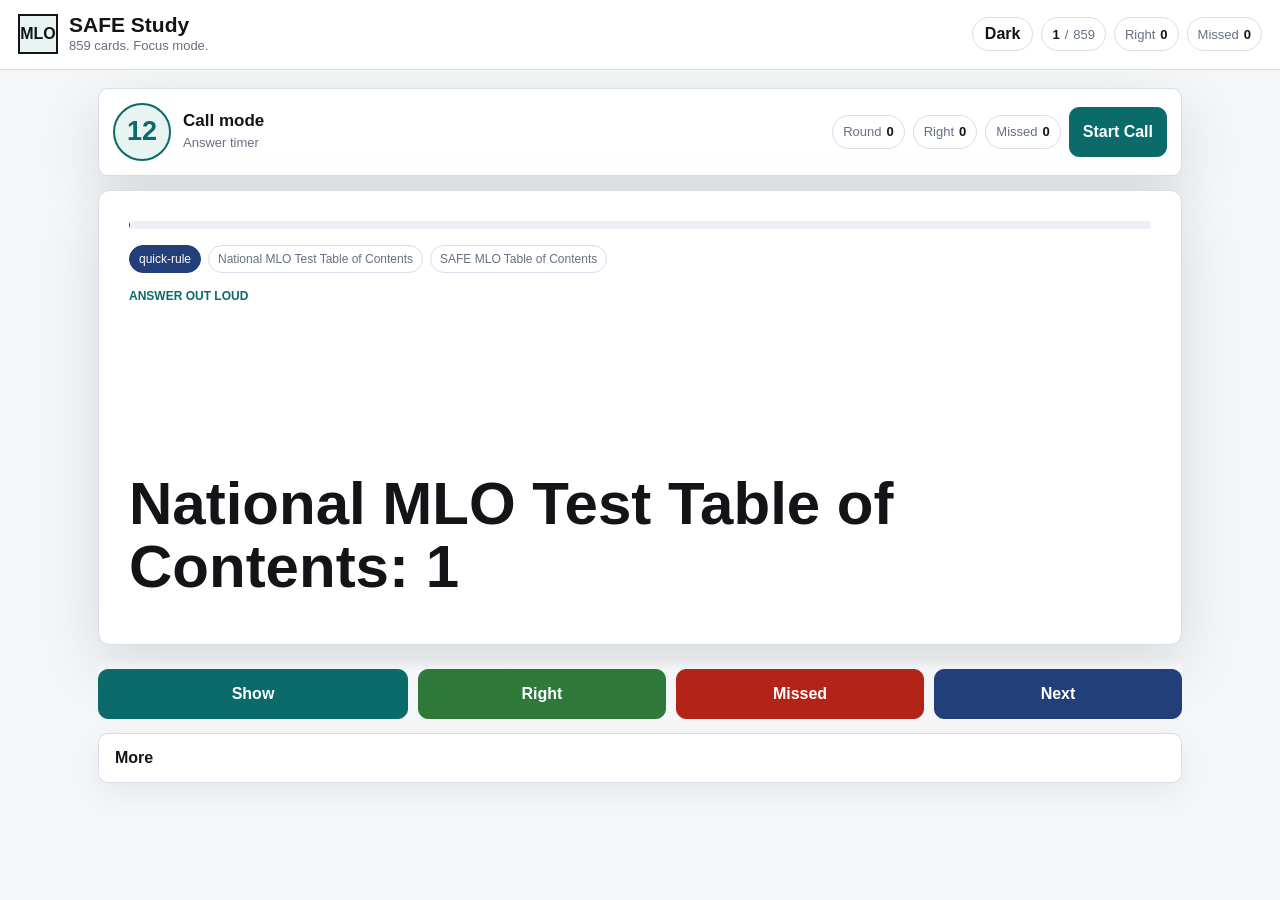
==== index.html @ 775396e8 "Add dark mode" ====
<!doctype html>
<html lang="en">
<head>
<meta charset="utf-8">
<meta name="viewport" content="width=device-width, initial-scale=1">
<title>SAFE MLO Study</title>
<style>
:root {
  color-scheme: light;
  --bg: #f4f6f8;
  --paper: #ffffff;
  --control: #ffffff;
  --ink: #121417;
  --muted: #667085;
  --line: #d8dee8;
  --line-strong: #b8c2d0;
  --teal: #0b6b6b;
  --teal-soft: #e7f4f2;
  --blue: #233f7a;
  --blue-soft: #edf2ff;
  --green: #2f7a3b;
  --green-soft: #eaf7ed;
  --red: #b42318;
  --red-soft: #fff0ed;
  --amber: #a15c07;
  --amber-soft: #fff5df;
  --topbar-bg: rgba(255,255,255,.92);
  --action-bg: linear-gradient(180deg, rgba(244,246,248,0), var(--bg) 22%);
  --live-bg: linear-gradient(180deg, #f7fffd, #ffffff);
  --shadow: 0 20px 60px rgba(16, 24, 40, .12);
}
html.dark {
  color-scheme: dark;
  --bg: #0f1319;
  --paper: #171c24;
  --control: #11161d;
  --ink: #f5f7fb;
  --muted: #a6b0c1;
  --line: #2b3442;
  --line-strong: #4a586b;
  --teal: #4fd1c5;
  --teal-soft: #102b2b;
  --blue: #8ea8ff;
  --blue-soft: #17223d;
  --green: #67c879;
  --green-soft: #12301b;
  --red: #ff7469;
  --red-soft: #341714;
  --amber: #f3bd63;
  --amber-soft: #30230f;
  --topbar-bg: rgba(15,19,25,.92);
  --action-bg: linear-gradient(180deg, rgba(15,19,25,0), var(--bg) 22%);
  --live-bg: linear-gradient(180deg, #112524, #171c24);
  --shadow: 0 22px 66px rgba(0, 0, 0, .34);
}
* { box-sizing: border-box; }
html { min-height: 100%; background: var(--bg); }
body { margin: 0; min-height: 100vh; color: var(--ink); font-family: Arial, Helvetica, sans-serif; letter-spacing: 0; background: var(--bg); }
button, input, select, textarea { font: inherit; }
button { cursor: pointer; }
.app { min-height: 100vh; display: grid; grid-template-rows: auto 1fr; }
.topbar { position: sticky; top: 0; z-index: 5; display: flex; justify-content: space-between; align-items: center; gap: 14px; padding: 14px 18px; border-bottom: 1px solid var(--line); background: var(--topbar-bg); backdrop-filter: blur(10px); }
.brand { display: flex; align-items: center; gap: 11px; min-width: 0; }
.logo { width: 40px; height: 40px; display: grid; place-items: center; border: 2px solid var(--ink); background: var(--teal-soft); font-weight: 900; }
h1, p { margin: 0; }
h1 { font-size: 21px; line-height: 1.08; }
.small { font-size: 13px; line-height: 1.38; }
.muted { color: var(--muted); }
.scorebar { display: flex; justify-content: flex-end; gap: 8px; flex-wrap: wrap; }
.theme-toggle { min-height: 34px; border-radius: 999px; padding: 7px 12px; }
.pill { display: inline-flex; align-items: center; gap: 5px; min-height: 34px; border: 1px solid var(--line); border-radius: 999px; background: var(--control); color: var(--muted); padding: 7px 10px; font-size: 13px; white-space: nowrap; }
.pill strong { color: var(--ink); }
.shell { width: min(1120px, 100%); margin: 0 auto; padding: 18px; display: grid; gap: 14px; align-content: start; }
.call-panel { display: grid; grid-template-columns: 1fr auto; align-items: center; gap: 16px; padding: 14px; border: 1px solid var(--line); border-radius: 10px; background: var(--paper); box-shadow: var(--shadow); }
.call-panel.live { border-color: var(--teal); background: var(--live-bg); box-shadow: 0 0 0 4px rgba(11,107,107,.1), var(--shadow); }
.timer-wrap { display: flex; align-items: center; gap: 12px; min-width: 0; }
.timer { width: 58px; height: 58px; display: grid; place-items: center; border: 2px solid var(--teal); border-radius: 50%; color: var(--teal); background: var(--teal-soft); font-size: 27px; font-weight: 900; }
.call-copy { display: grid; gap: 3px; min-width: 0; }
.call-copy strong { font-size: 17px; }
.call-actions { display: flex; align-items: center; gap: 8px; flex-wrap: wrap; justify-content: flex-end; }
.card { min-height: 455px; display: grid; grid-template-rows: auto auto 1fr auto auto; gap: 16px; padding: 30px; border: 1px solid var(--line); border-radius: 12px; background: var(--paper); box-shadow: var(--shadow); }
.card.revealed { border-color: var(--line-strong); }
.progress-track { height: 8px; overflow: hidden; border-radius: 999px; background: #edf1f6; }
.progress-track span { display: block; height: 100%; width: 0%; background: linear-gradient(90deg, var(--teal), var(--blue)); transition: width .18s ease; }
.meta { display: flex; gap: 7px; flex-wrap: wrap; align-items: center; }
.tag { border: 1px solid var(--line); border-radius: 999px; background: var(--control); color: var(--muted); padding: 6px 9px; font-size: 12px; max-width: 100%; overflow: hidden; text-overflow: ellipsis; white-space: nowrap; }
.tag.kind { border-color: var(--blue); background: var(--blue); color: #fff; }
.prompt { color: var(--teal); font-size: 12px; font-weight: 900; text-transform: uppercase; }
.front { align-self: center; font-size: clamp(29px, 5vw, 60px); line-height: 1.05; font-weight: 900; overflow-wrap: anywhere; }
.back { display: none; border-top: 1px solid var(--line); padding-top: 18px; font-size: clamp(18px, 2.4vw, 26px); line-height: 1.38; overflow-wrap: anywhere; }
.revealed .back { display: block; }
.options { display: grid; gap: 10px; }
.option { width: 100%; min-height: 52px; border: 1px solid var(--line); border-radius: 8px; background: var(--control); color: var(--ink); padding: 12px 14px; text-align: left; }
.option:hover { border-color: var(--line-strong); }
.option.correct { border-color: var(--green); background: var(--green-soft); }
.option.wrong { border-color: var(--red); background: var(--red-soft); }
.actions { position: sticky; bottom: 0; z-index: 4; display: grid; grid-template-columns: 1.25fr 1fr 1fr 1fr; gap: 10px; padding: 10px 0 0; background: var(--action-bg); }
.btn { min-height: 50px; border: 1px solid var(--line); border-radius: 10px; background: var(--control); color: var(--ink); padding: 11px 13px; font-weight: 900; }
.btn:hover { border-color: var(--line-strong); }
.btn.primary { border-color: var(--teal); background: var(--teal); color: #fff; }
.btn.good { border-color: var(--green); background: var(--green); color: #fff; }
.btn.bad { border-color: var(--red); background: var(--red); color: #fff; }
.btn.blue { border-color: var(--blue); background: var(--blue); color: #fff; }
.btn.ghost { background: var(--control); }
.scorebar .theme-toggle { min-height: 34px; border-radius: 999px; padding: 7px 12px; }
html.dark .btn.primary, html.dark .btn.good, html.dark .btn.bad, html.dark .btn.blue { color: #071016; }
details.more { border: 1px solid var(--line); border-radius: 10px; background: var(--paper); box-shadow: 0 10px 30px rgba(16,24,40,.06); }
details.more summary { list-style: none; padding: 15px 16px; font-weight: 900; cursor: pointer; }
details.more summary::-webkit-details-marker { display: none; }
.more-body { border-top: 1px solid var(--line); padding: 16px; display: grid; gap: 14px; }
.grid { display: grid; grid-template-columns: repeat(3, minmax(0, 1fr)); gap: 10px; }
label { display: grid; gap: 6px; color: var(--muted); font-size: 12px; font-weight: 900; text-transform: uppercase; }
input, select, textarea { width: 100%; min-height: 42px; border: 1px solid var(--line); border-radius: 8px; background: var(--control); color: var(--ink); padding: 9px 10px; }
textarea { min-height: 96px; resize: vertical; font: 12px/1.4 Consolas, monospace; text-transform: none; }
.more-actions { display: flex; flex-wrap: wrap; gap: 8px; }
.more-actions .btn { flex: 1 1 160px; }
.feedback { min-height: 20px; color: var(--muted); }
.missed-list { display: grid; gap: 8px; max-height: 190px; overflow: auto; }
.missed-item { border: 1px solid var(--line); border-radius: 8px; background: var(--control); color: var(--ink); padding: 10px; text-align: left; font-size: 13px; line-height: 1.35; }
@media (max-width: 820px) {
  .topbar { position: static; align-items: flex-start; flex-direction: column; }
  .scorebar { justify-content: flex-start; }
  .shell { padding: 12px; }
  .call-panel { grid-template-columns: 1fr; align-items: stretch; }
  .call-actions { justify-content: stretch; }
  .call-actions .btn, .call-actions .pill { flex: 1 1 auto; justify-content: center; }
  .card { min-height: 420px; padding: 22px; }
  .actions { grid-template-columns: 1fr 1fr; }
  .grid { grid-template-columns: 1fr; }
}
@media (max-width: 460px) {
  h1 { font-size: 19px; }
  .front { font-size: 31px; }
  .btn { min-height: 48px; padding: 10px; }
  .tag { white-space: normal; }
}
</style>
<script>
(() => {
  const saved = localStorage.getItem('safeMloTheme');
  const prefersDark = window.matchMedia && window.matchMedia('(prefers-color-scheme: dark)').matches;
  if (saved === 'dark' || (!saved && prefersDark)) document.documentElement.classList.add('dark');
})();
</script>
</head>
<body>
<div class="app">
  <header class="topbar">
    <div class="brand"><div class="logo">MLO</div><div><h1>SAFE Study</h1><p class="small muted">859 cards. Focus mode.</p></div></div>
    <div class="scorebar"><button class="btn ghost theme-toggle" id="themeToggle">Dark</button><span class="pill"><strong id="position">1</strong>/<span id="total">859</span></span><span class="pill">Right <strong id="known">0</strong></span><span class="pill">Missed <strong id="missed">0</strong></span></div>
  </header>
  <main class="shell">
    <section class="call-panel" id="callPanel">
      <div class="timer-wrap"><div class="timer" id="callTime">12</div><div class="call-copy"><strong id="callTitle">Call mode</strong><p class="small muted" id="callPhase">Answer timer</p></div></div>
      <div class="call-actions"><span class="pill">Round <strong id="callSeen">0</strong></span><span class="pill">Right <strong id="callRight">0</strong></span><span class="pill">Missed <strong id="callWrong">0</strong></span><button class="btn primary" id="callToggle">Start Call</button></div>
    </section>
    <section class="card" id="card">
      <div class="progress-track"><span id="progressBar"></span></div>
      <div class="meta"><span class="tag kind" id="kind">card</span><span class="tag" id="category">Category</span><span class="tag" id="source">Source</span></div>
      <p class="prompt" id="prompt">Answer out loud</p>
      <div class="front" id="front"></div>
      <div class="options" id="options"></div>
      <div class="back" id="back"></div>
    </section>
    <section class="actions">
      <button class="btn primary" id="reveal">Show</button>
      <button class="btn good" id="knew">Right</button>
      <button class="btn bad" id="miss">Missed</button>
      <button class="btn blue" id="next">Next</button>
    </section>
    <details class="more">
      <summary>More</summary>
      <div class="more-body">
        <div class="grid">
          <label>Study type<select id="mode"><option value="all">All cards</option><option value="flashcard">Flashcards</option><option value="quiz">Quiz</option><option value="trap">Traps</option><option value="quick-rule">Quick rules</option><option value="study-step">Study steps</option><option value="outline">Outline</option><option value="missed">Missed only</option></select></label>
          <label>Category<select id="cat"><option value="">All categories</option><option value="1.1 RESPA — Regulation X">1.1 RESPA — Regulation X</option><option value="1.2 ECOA — Regulation B">1.2 ECOA — Regulation B</option><option value="1.3 TILA — Regulation Z">1.3 TILA — Regulation Z</option><option value="1.4 TRID / Know Before You Owe">1.4 TRID / Know Before You Owe</option><option value="1.5 Other Federal Laws">1.5 Other Federal Laws</option><option value="1.6 Regulatory Authorities">1.6 Regulatory Authorities</option><option value="2.1 SAFE Act">2.1 SAFE Act</option><option value="2.2 State Mortgage Regulatory Agencies">2.2 State Mortgage Regulatory Agencies</option><option value="2.3 License Law and Regulation">2.3 License Law and Regulation</option><option value="2.4 Compliance">2.4 Compliance</option><option value="3.1 Qualified and Non-Qualified Mortgage Programs">3.1 Qualified and Non-Qualified Mortgage Programs</option><option value="3.2 Mortgage Loan Products">3.2 Mortgage Loan Products</option><option value="3.3 Mortgage Industry Terms">3.3 Mortgage Industry Terms</option><option value="4.1 Loan Inquiry and Application Process">4.1 Loan Inquiry and Application Process</option><option value="4.2 Verification">4.2 Verification</option><option value="4.3 Tolerances and Disclosure Timing">4.3 Tolerances and Disclosure Timing</option><option value="4.4 Closing Disclosure and Counseling">4.4 Closing Disclosure and Counseling</option><option value="4.5 Processing and Underwriting">4.5 Processing and Underwriting</option><option value="4.6 Closing">4.6 Closing</option><option value="4.7 Financial Calculations">4.7 Financial Calculations</option><option value="5.1 Prohibited Acts">5.1 Prohibited Acts</option><option value="5.2 Fair Lending">5.2 Fair Lending</option><option value="5.3 Fraud Detection">5.3 Fraud Detection</option><option value="5.4 Advertising Ethics">5.4 Advertising Ethics</option><option value="5.5 Predatory Lending and Steering">5.5 Predatory Lending and Steering</option><option value="5.6 Borrower Relationship Ethics">5.6 Borrower Relationship Ethics</option><option value="5.7 Company Compliance and Complaints">5.7 Company Compliance and Complaints</option><option value="ARM Trap Answers">ARM Trap Answers</option><option value="ATR / QM">ATR / QM</option><option value="ATR / Underwriting / Verification">ATR / Underwriting / Verification</option><option value="Advertising Ethics">Advertising Ethics</option><option value="Answer Key">Answer Key</option><option value="Application and Disclosure Timing">Application and Disclosure Timing</option><option value="Borrower Relationship Ethics">Borrower Relationship Ethics</option><option value="Card 1 — Rule">Card 1 — Rule</option><option value="Card 2 — Rule">Card 2 — Rule</option><option value="Card 2 — Trap">Card 2 — Trap</option><option value="Card 3 — Scenario">Card 3 — Scenario</option><option value="Card 3 — Trap">Card 3 — Trap</option><option value="Closing and Settlement">Closing and Settlement</option><option value="Company Compliance and Complaints">Company Compliance and Complaints</option><option value="Compliance">Compliance</option><option value="ECOA / Fair Lending Trap Answers">ECOA / Fair Lending Trap Answers</option><option value="ECOA / Regulation B">ECOA / Regulation B</option><option value="Emergency Last-Day Memorization List">Emergency Last-Day Memorization List</option><option value="Error Categories">Error Categories</option><option value="Ethics / Fraud">Ethics / Fraud</option><option value="Example 1 — TRID Application">Example 1 — TRID Application</option><option value="Example 2 — RESPA Referral Fee">Example 2 — RESPA Referral Fee</option><option value="Fair Lending">Fair Lending</option><option value="Federal Law Matchups">Federal Law Matchups</option><option value="Federal Laws">Federal Laws</option><option value="Final Rule">Final Rule</option><option value="Fraud Detection">Fraud Detection</option><option value="Fraud Trap Answers">Fraud Trap Answers</option><option value="High-Yield Calculation Cards">High-Yield Calculation Cards</option><option value="Highest-Value Study Order">Highest-Value Study Order</option><option value="Instant Elimination Rules">Instant Elimination Rules</option><option value="License Law and Regulation">License Law and Regulation</option><option value="Loan Product Trap Answers">Loan Product Trap Answers</option><option value="Loan Products">Loan Products</option><option value="Missed-Question Review System">Missed-Question Review System</option><option value="Mixed Exam Practice">Mixed Exam Practice</option><option value="Mortgage Industry Terms">Mortgage Industry Terms</option><option value="Mortgage Loan Products">Mortgage Loan Products</option><option value="Mortgage Math">Mortgage Math</option><option value="Mortgage Math Trap Answers">Mortgage Math Trap Answers</option><option value="Must-Know Numbers">Must-Know Numbers</option><option value="Must-Memorize Federal Law Matchups">Must-Memorize Federal Law Matchups</option><option value="National MLO Test Table of Contents">National MLO Test Table of Contents</option><option value="Other Federal Laws">Other Federal Laws</option><option value="Predatory Lending and Steering">Predatory Lending and Steering</option><option value="Prohibited Acts">Prohibited Acts</option><option value="Qualified and Non-Qualified Mortgage Programs">Qualified and Non-Qualified Mortgage Programs</option><option value="Questions">Questions</option><option value="RESPA / Regulation X">RESPA / Regulation X</option><option value="RESPA Trap Answers">RESPA Trap Answers</option><option value="Review Cycle">Review Cycle</option><option value="SAFE / Licensing">SAFE / Licensing</option><option value="SAFE / NMLS">SAFE / NMLS</option><option value="SAFE Act">SAFE Act</option><option value="SAFE Act / Licensing Trap Answers">SAFE Act / Licensing Trap Answers</option><option value="SAFE MLO Final Exam Simulator — 100 Mixed Questions">SAFE MLO Final Exam Simulator — 100 Mixed Questions</option><option value="SAFE MLO Study System — Start Here">SAFE MLO Study System — Start Here</option><option value="Score Guide">Score Guide</option><option value="State Mortgage Regulatory Agencies">State Mortgage Regulatory Agencies</option><option value="TILA / Regulation Z">TILA / Regulation Z</option><option value="TILA / Regulation Z Trap Answers">TILA / Regulation Z Trap Answers</option><option value="TRID / Disclosures">TRID / Disclosures</option><option value="TRID / Know Before You Owe">TRID / Know Before You Owe</option><option value="TRID Timing Rules">TRID Timing Rules</option><option value="TRID Trap Answers">TRID Trap Answers</option><option value="Tolerance Rules">Tolerance Rules</option><option value="Tolerance Trap Answers">Tolerance Trap Answers</option></select></label>
          <label>Source<select id="src"><option value="">All sources</option><option value="Final Cram Deck">Final Cram Deck</option><option value="Final Exam Simulator 100 Questions">Final Exam Simulator 100 Questions</option><option value="Flashcards Ethics">Flashcards Ethics</option><option value="Flashcards Federal Mortgage Related Laws">Flashcards Federal Mortgage Related Laws</option><option value="Flashcards General Mortgage Knowledge">Flashcards General Mortgage Knowledge</option><option value="Flashcards Mortgage Loan Origination Activities">Flashcards Mortgage Loan Origination Activities</option><option value="Flashcards Uniform State Content">Flashcards Uniform State Content</option><option value="Missed Question Review System">Missed Question Review System</option><option value="Practice Test Set 1 40 Questions">Practice Test Set 1 40 Questions</option><option value="Practice Test Set 2 50 Scenario Questions">Practice Test Set 2 50 Scenario Questions</option><option value="README START HERE">README START HERE</option><option value="SAFE MLO Table of Contents">SAFE MLO Table of Contents</option><option value="Wrong Answer Trap Deck">Wrong Answer Trap Deck</option></select></label>
        </div>
        <div class="grid"><label>Search<input id="search" type="search" placeholder="TRID, RESPA, DTI"></label><label>Answer seconds<input id="answerSeconds" type="number" min="5" max="60" value="12"></label><label>Review seconds<input id="reviewSeconds" type="number" min="3" max="30" value="6"></label></div>
        <div class="more-actions"><button class="btn ghost" id="shuffle">Shuffle</button><button class="btn ghost" id="reset">Reset</button><button class="btn ghost" id="copySave">Copy continue code</button><button class="btn ghost" id="restoreSave">Restore code</button></div>
        <label>Continue code<textarea id="saveData" placeholder="Progress backup appears here automatically."></textarea></label>
        <p class="small feedback" id="saveStatus">Progress saves on this device.</p>
        <div><p class="small muted">Missed stack</p><div class="missed-list" id="missedList"></div></div>
      </div>
    </details>
  </main>
</div>
<script id="deck-data" type="application/json">[{"id":"quick-rule-0001","kind":"quick-rule","category":"National MLO Test Table of Contents","source":"SAFE MLO Table of Contents","front":"National MLO Test Table of Contents: 1","back":"Topic: Federal Mortgage-Related Laws | Exam Weight: 24%","options":[],"answer":"","tags":["general"]},{"id":"quick-rule-0002","kind":"quick-rule","category":"National MLO Test Table of Contents","source":"SAFE MLO Table of Contents","front":"National MLO Test Table of Contents: 2","back":"Topic: Uniform State Content | Exam Weight: 11%","options":[],"answer":"","tags":["general"]},{"id":"quick-rule-0003","kind":"quick-rule","category":"National MLO Test Table of Contents","source":"SAFE MLO Table of Contents","front":"National MLO Test Table of Contents: 3","back":"Topic: General Mortgage Knowledge | Exam Weight: 20%","options":[],"answer":"","tags":["general"]},{"id":"quick-rule-0004","kind":"quick-rule","category":"National MLO Test Table of Contents","source":"SAFE MLO Table of Contents","front":"National MLO Test Table of Contents: 4","back":"Topic: Mortgage Loan Origination Activities | Exam Weight: 27%","options":[],"answer":"","tags":["general"]},{"id":"quick-rule-0005","kind":"quick-rule","category":"National MLO Test Table of Contents","source":"SAFE MLO Table of Contents","front":"National MLO Test Table of Contents: 5","back":"Topic: Ethics | Exam Weight: 18%","options":[],"answer":"","tags":["ethics-fraud"]},{"id":"outline-0006","kind":"outline","category":"National MLO Test Table of Contents","source":"SAFE MLO Table of Contents","front":"What does National MLO Test Table of Contents cover","back":"The National Mortgage Loan Originator / SAFE MLO Test is structured around 120 multiple-choice questions, with 115 scored and 5 unscored, across five major areas.","options":[],"answer":"","tags":["safe-nmls"]},{"id":"outline-0007","kind":"outline","category":"1.1 RESPA — Regulation X","source":"SAFE MLO Table of Contents","front":"What does 1.1 RESPA — Regulation X cover","back":"Real Estate Settlement Procedures Act, settlement services, escrow statements, foreclosure process, borrower application information, and prohibited practices.","options":[],"answer":"","tags":["respa"]},{"id":"outline-0008","kind":"outline","category":"1.2 ECOA — Regulation B","source":"SAFE MLO Table of Contents","front":"What does 1.2 ECOA — Regulation B cover","back":"Equal Credit Opportunity Act, discrimination rules, adverse action notices, co-signer rules, acceptable income, borrower notification timing, and creditworthiness factors.","options":[],"answer":"","tags":["ecoa"]},{"id":"outline-0009","kind":"outline","category":"1.3 TILA — Regulation Z","source":"SAFE MLO Table of Contents","front":"What does 1.3 TILA — Regulation Z cover","back":"Truth in Lending Act, APR, finance charge, right of rescission, HOEPA high-cost loans, higher-priced mortgage loans, and MLO compensation rules.","options":[],"answer":"","tags":["tila"]},{"id":"outline-0010","kind":"outline","category":"1.4 TRID / Know Before You Owe","source":"SAFE MLO Table of Contents","front":"What does 1.4 TRID / Know Before You Owe cover","back":"Loan Estimate, Closing Disclosure, disclosure timing, changed circumstances, consumer information requests, escrow statements, and rescission.","options":[],"answer":"","tags":["trid","respa","tila"]},{"id":"outline-0011","kind":"outline","category":"1.5 Other Federal Laws","source":"SAFE MLO Table of Contents","front":"What does 1.5 Other Federal Laws cover","back":"HMDA, FCRA, FACTA, Red Flags Rule, BSA/AML, GLBA, Do-Not-Call, Regulation N advertising rules, E-Sign Act, USA PATRIOT Act, PMI cancellation, and Dodd-Frank.","options":[],"answer":"","tags":["ethics-fraud","privacy-credit","pmi"]},{"id":"outline-0012","kind":"outline","category":"1.6 Regulatory Authorities","source":"SAFE MLO Table of Contents","front":"What does 1.6 Regulatory Authorities cover","back":"CFPB, HUD, and federal oversight responsibilities.","options":[],"answer":"","tags":["general"]},{"id":"outline-0013","kind":"outline","category":"2.1 SAFE Act","source":"SAFE MLO Table of Contents","front":"What does 2.1 SAFE Act cover","back":"Purpose, scope, public records, licensing standards, and the NMLS system.","options":[],"answer":"","tags":["safe-nmls"]},{"id":"outline-0014","kind":"outline","category":"2.2 State Mortgage Regulatory Agencies","source":"SAFE MLO Table of Contents","front":"What does 2.2 State Mortgage Regulatory Agencies cover","back":"Regulator authority, examinations, NMLS identifiers, and state oversight.","options":[],"answer":"","tags":["safe-nmls"]},{"id":"outline-0015","kind":"outline","category":"2.3 License Law and Regulation","source":"SAFE MLO Table of Contents","front":"What does 2.3 License Law and Regulation cover","back":"Who must be licensed, MLO activities, processor/underwriter limits, depository exemptions, background checks, felonies, sponsorship, license denial, renewals, continuing education, and temporary authority.","options":[],"answer":"","tags":["safe-nmls"]},{"id":"outline-0016","kind":"outline","category":"2.4 Compliance","source":"SAFE MLO Table of Contents","front":"What does 2.4 Compliance cover","back":"Books and records, prohibited acts, complaint investigations, record retention, advertising requirements, assumable loans, penalties, and general origination scenarios.","options":[],"answer":"","tags":["ethics-fraud"]},{"id":"outline-0017","kind":"outline","category":"3.1 Qualified and Non-Qualified Mortgage Programs","source":"SAFE MLO Table of Contents","front":"What does 3.1 Qualified and Non-Qualified Mortgage Programs cover","back":"Qualified mortgages, conventional conforming loans, FHA, VA, USDA, jumbo loans, Alt-A, subprime, nontraditional mortgage risk, and non-QM loans.","options":[],"answer":"","tags":["products"]},{"id":"outline-0018","kind":"outline","category":"3.2 Mortgage Loan Products","source":"SAFE MLO Table of Contents","front":"What does 3.2 Mortgage Loan Products cover","back":"Fixed-rate mortgages, ARMs, purchase-money seconds, balloon loans, reverse mortgages, HELOCs, construction loans, and interest-only mortgages.","options":[],"answer":"","tags":["products"]},{"id":"outline-0019","kind":"outline","category":"3.3 Mortgage Industry Terms","source":"SAFE MLO Table of Contents","front":"What does 3.3 Mortgage Industry Terms cover","back":"Lien, escrow, subordinate loans, tolerances, rate locks, table funding, lender credits, discount points, 2-1 buydowns, LTV, finance charges, accrued interest, primary market, secondary market, APR, and assumable loans.","options":[],"answer":"","tags":["trid","tila","math"]},{"id":"outline-0020","kind":"outline","category":"4.1 Loan Inquiry and Application Process","source":"SAFE MLO Table of Contents","front":"What does 4.1 Loan Inquiry and Application Process cover","back":"Required disclosures, accepting applications, negotiating terms, collecting borrower information, permissible questions, gift donors, and product suitability.","options":[],"answer":"","tags":["general"]},{"id":"outline-0021","kind":"outline","category":"4.2 Verification","source":"SAFE MLO Table of Contents","front":"What does 4.2 Verification cover","back":"Authorization forms, asset verification, employment verification, borrower documentation, and application accuracy.","options":[],"answer":"","tags":["general"]},{"id":"outline-0022","kind":"outline","category":"4.3 Tolerances and Disclosure Timing","source":"SAFE MLO Table of Contents","front":"What does 4.3 Tolerances and Disclosure Timing cover","back":"Zero-tolerance fees, 10% tolerance fees, revised Loan Estimates, early disclosures, affiliated business arrangements, expiration rules, and tolerance cures.","options":[],"answer":"","tags":["trid"]},{"id":"outline-0023","kind":"outline","category":"4.4 Closing Disclosure and Counseling","source":"SAFE MLO Table of Contents","front":"What does 4.4 Closing Disclosure and Counseling cover","back":"Closing Disclosure rules, timing, homeownership counseling disclosure, and borrower delivery requirements.","options":[],"answer":"","tags":["trid"]},{"id":"outline-0024","kind":"outline","category":"4.5 Processing and Underwriting","source":"SAFE MLO Table of Contents","front":"What does 4.5 Processing and Underwriting cover","back":"Borrower assets, liabilities, income, credit reports, DTI, LTV, ability-to-repay, appraisals, title reports, and insurance.","options":[],"answer":"","tags":["math","privacy-credit"]},{"id":"outline-0025","kind":"outline","category":"4.6 Closing","source":"SAFE MLO Table of Contents","front":"What does 4.6 Closing cover","back":"Title insurance, settlement agents, signatures, power of attorney, closing documents, fees, prepaids, escrow expenses, funding, and rescission periods.","options":[],"answer":"","tags":["respa","tila"]},{"id":"outline-0026","kind":"outline","category":"4.7 Financial Calculations","source":"SAFE MLO Table of Contents","front":"What does 4.7 Financial Calculations cover","back":"Periodic interest, monthly payments, down payments, closing costs, prepaid expenses, and ARM rate/payment adjustments.","options":[],"answer":"","tags":["math","products"]},{"id":"outline-0027","kind":"outline","category":"5.1 Prohibited Acts","source":"SAFE MLO Table of Contents","front":"What does 5.1 Prohibited Acts cover","back":"Redlining, kickbacks, RESPA violations, improper compensation, and prohibited MLO duties.","options":[],"answer":"","tags":["respa","ethics-fraud"]},{"id":"outline-0028","kind":"outline","category":"5.2 Fair Lending","source":"SAFE MLO Table of Contents","front":"What does 5.2 Fair Lending cover","back":"Discrimination, coercion, referral disclosures, appraiser conflicts, and borrower fairness.","options":[],"answer":"","tags":["ecoa","ethics-fraud"]},{"id":"outline-0029","kind":"outline","category":"5.3 Fraud Detection","source":"SAFE MLO Table of Contents","front":"What does 5.3 Fraud Detection cover","back":"Income fraud, asset fraud, employment fraud, occupancy fraud, sales contract red flags, application red flags, and suspicious bank activity.","options":[],"answer":"","tags":["ethics-fraud","privacy-credit"]},{"id":"outline-0030","kind":"outline","category":"5.4 Advertising Ethics","source":"SAFE MLO Table of Contents","front":"What does 5.4 Advertising Ethics cover","back":"Misleading claims, due diligence, unfair/deceptive/abusive acts, and federal advertising rules.","options":[],"answer":"","tags":["ethics-fraud"]},{"id":"outline-0031","kind":"outline","category":"5.5 Predatory Lending and Steering","source":"SAFE MLO Table of Contents","front":"What does 5.5 Predatory Lending and Steering cover","back":"Loan flipping, steering borrowers into harmful products, abusive terms, and suitability concerns.","options":[],"answer":"","tags":["products","ethics-fraud"]},{"id":"outline-0032","kind":"outline","category":"5.6 Borrower Relationship Ethics","source":"SAFE MLO Table of Contents","front":"What does 5.6 Borrower Relationship Ethics cover","back":"Handling personal information, cybersecurity, conflicts of interest, credit report requests, unexplained deposits, multiple applications, appraiser communication, and truthful marketing.","options":[],"answer":"","tags":["ethics-fraud","privacy-credit"]},{"id":"outline-0033","kind":"outline","category":"5.7 Company Compliance and Complaints","source":"SAFE MLO Table of Contents","front":"What does 5.7 Company Compliance and Complaints cover","back":"Borrower complaints, discovery of material information, employer-supplied information, fee changes, referral fees, and fee splitting.","options":[],"answer":"","tags":["respa"]},{"id":"study-step-0034","kind":"study-step","category":"Highest-Value Study Order","source":"SAFE MLO Table of Contents","front":"Highest-Value Study Order: step 1","back":"Mortgage Loan Origination Activities — 27%","options":[],"answer":"","tags":["products"]},{"id":"study-step-0035","kind":"study-step","category":"Highest-Value Study Order","source":"SAFE MLO Table of Contents","front":"Highest-Value Study Order: step 2","back":"Federal Mortgage-Related Laws — 24%","options":[],"answer":"","tags":["products"]},{"id":"study-step-0036","kind":"study-step","category":"Highest-Value Study Order","source":"SAFE MLO Table of Contents","front":"Highest-Value Study Order: step 3","back":"General Mortgage Knowledge — 20%","options":[],"answer":"","tags":["products"]},{"id":"outline-0037","kind":"outline","category":"Highest-Value Study Order","source":"SAFE MLO Table of Contents","front":"What does Highest-Value Study Order cover","back":"These three areas make up 71% of the exam.","options":[],"answer":"","tags":["products"]},{"id":"study-step-0038","kind":"study-step","category":"SAFE MLO Study System — Start Here","source":"README START HERE","front":"SAFE MLO Study System — Start Here: step 1","back":"00_SAFE_MLO_Table_of_Contents.md","options":[],"answer":"","tags":["safe-nmls"]},{"id":"study-step-0039","kind":"study-step","category":"SAFE MLO Study System — Start Here","source":"README START HERE","front":"SAFE MLO Study System — Start Here: step 2","back":"01_Flashcards_Mortgage_Loan_Origination_Activities.md","options":[],"answer":"","tags":["safe-nmls"]},{"id":"study-step-0040","kind":"study-step","category":"SAFE MLO Study System — Start Here","source":"README START HERE","front":"SAFE MLO Study System — Start Here: step 3","back":"02_Flashcards_Federal_Mortgage_Related_Laws.md","options":[],"answer":"","tags":["safe-nmls"]},{"id":"study-step-0041","kind":"study-step","category":"SAFE MLO Study System — Start Here","source":"README START HERE","front":"SAFE MLO Study System — Start Here: step 4","back":"03_Flashcards_General_Mortgage_Knowledge.md","options":[],"answer":"","tags":["safe-nmls"]},{"id":"study-step-0042","kind":"study-step","category":"SAFE MLO Study System — Start Here","source":"README START HERE","front":"SAFE MLO Study System — Start Here: step 5","back":"04_Flashcards_Ethics.md","options":[],"answer":"","tags":["safe-nmls","ethics-fraud"]},{"id":"study-step-0043","kind":"study-step","category":"SAFE MLO Study System — Start Here","source":"README START HERE","front":"SAFE MLO Study System — Start Here: step 6","back":"05_Flashcards_Uniform_State_Content.md","options":[],"answer":"","tags":["safe-nmls"]},{"id":"study-step-0044","kind":"study-step","category":"SAFE MLO Study System — Start Here","source":"README START HERE","front":"SAFE MLO Study System — Start Here: step 7","back":"06_Final_Cram_Deck.md","options":[],"answer":"","tags":["safe-nmls"]},{"id":"study-step-0045","kind":"study-step","category":"SAFE MLO Study System — Start Here","source":"README START HERE","front":"SAFE MLO Study System — Start Here: step 8","back":"07_Practice_Test_Set_1_40_Questions.md","options":[],"answer":"","tags":["safe-nmls"]},{"id":"study-step-0046","kind":"study-step","category":"SAFE MLO Study System — Start Here","source":"README START HERE","front":"SAFE MLO Study System — Start Here: step 9","back":"08_Practice_Test_Set_2_50_Scenario_Questions.md","options":[],"answer":"","tags":["safe-nmls"]},{"id":"study-step-0047","kind":"study-step","category":"SAFE MLO Study System — Start Here","source":"README START HERE","front":"SAFE MLO Study System — Start Here: step 10","back":"09_Wrong_Answer_Trap_Deck.md","options":[],"answer":"","tags":["safe-nmls"]},{"id":"study-step-0048","kind":"study-step","category":"SAFE MLO Study System — Start Here","source":"README START HERE","front":"SAFE MLO Study System — Start Here: step 11","back":"10_Final_Exam_Simulator_100_Questions.md","options":[],"answer":"","tags":["safe-nmls"]},{"id":"study-step-0049","kind":"study-step","category":"SAFE MLO Study System — Start Here","source":"README START HERE","front":"SAFE MLO Study System — Start Here: step 12","back":"11_Missed_Question_Review_System.md","options":[],"answer":"","tags":["safe-nmls"]},{"id":"study-step-0050","kind":"study-step","category":"SAFE MLO Study System — Start Here","source":"README START HERE","front":"SAFE MLO Study System — Start Here: what should you remember","back":"First pass: read all flashcard files.","options":[],"answer":"","tags":["safe-nmls"]},{"id":"study-step-0051","kind":"study-step","category":"SAFE MLO Study System — Start Here","source":"README START HERE","front":"SAFE MLO Study System — Start Here: what should you remember","back":"Second pass: drill only Q/A lines.","options":[],"answer":"","tags":["safe-nmls"]},{"id":"study-step-0052","kind":"study-step","category":"SAFE MLO Study System — Start Here","source":"README START HERE","front":"SAFE MLO Study System — Start Here: what should you remember","back":"Third pass: take practice tests without checking answers.","options":[],"answer":"","tags":["safe-nmls"]},{"id":"study-step-0053","kind":"study-step","category":"SAFE MLO Study System — Start Here","source":"README START HERE","front":"SAFE MLO Study System — Start Here: what should you remember","back":"Fourth pass: use the missed-question system to turn misses into flashcards.","options":[],"answer":"","tags":["safe-nmls"]},{"id":"study-step-0054","kind":"study-step","category":"SAFE MLO Study System — Start Here","source":"README START HERE","front":"SAFE MLO Study System — Start Here: what should you remember","back":"Final day: cram 06_Final_Cram_Deck.md and 09_Wrong_Answer_Trap_Deck.md.","options":[],"answer":"","tags":["safe-nmls"]},{"id":"flashcard-0055","kind":"flashcard","category":"Application and Disclosure Timing","source":"Flashcards Mortgage Loan Origination Activities","front":"What is considered a mortgage loan application under TRID","back":"Six pieces of information: borrower name, income, Social Security number to obtain credit, property address, estimated property value, and mortgage loan amount sought.","options":[],"answer":"","tags":["trid","products"]},{"id":"flashcard-0056","kind":"flashcard","category":"Application and Disclosure Timing","source":"Flashcards Mortgage Loan Origination Activities","front":"Once the six application items are received, when must the Loan Estimate be delivered or mailed","back":"Within 3 business days.","options":[],"answer":"","tags":["trid"]},{"id":"flashcard-0057","kind":"flashcard","category":"Application and Disclosure Timing","source":"Flashcards Mortgage Loan Origination Activities","front":"Can an MLO require supporting documents before issuing a Loan Estimate","back":"No. The lender cannot require verification documents before providing the Loan Estimate.","options":[],"answer":"","tags":["trid"]},{"id":"flashcard-0058","kind":"flashcard","category":"Application and Disclosure Timing","source":"Flashcards Mortgage Loan Origination Activities","front":"When must the Closing Disclosure generally be received before closing","back":"At least 3 business days before consummation.","options":[],"answer":"","tags":["trid"]},{"id":"flashcard-0059","kind":"flashcard","category":"Application and Disclosure Timing","source":"Flashcards Mortgage Loan Origination Activities","front":"What changes trigger a new 3-business-day waiting period after a corrected Closing Disclosure","back":"APR becomes inaccurate, loan product changes, or a prepayment penalty is added.","options":[],"answer":"","tags":["trid","tila"]},{"id":"flashcard-0060","kind":"flashcard","category":"Application and Disclosure Timing","source":"Flashcards Mortgage Loan Origination Activities","front":"What is a zero-tolerance fee","back":"A fee that generally cannot increase from the Loan Estimate to Closing Disclosure unless there is a valid changed circumstance.","options":[],"answer":"","tags":["trid","products"]},{"id":"flashcard-0061","kind":"flashcard","category":"Application and Disclosure Timing","source":"Flashcards Mortgage Loan Origination Activities","front":"Give examples of zero-tolerance fees.","back":"Lender fees, mortgage broker fees, transfer taxes, and fees paid to an affiliate or required provider when the borrower cannot shop.","options":[],"answer":"","tags":["trid"]},{"id":"flashcard-0062","kind":"flashcard","category":"Application and Disclosure Timing","source":"Flashcards Mortgage Loan Origination Activities","front":"What is the 10% cumulative tolerance category","back":"Certain third-party services where the borrower may shop but chooses a provider on the lender’s written list.","options":[],"answer":"","tags":["trid"]},{"id":"flashcard-0063","kind":"flashcard","category":"Application and Disclosure Timing","source":"Flashcards Mortgage Loan Origination Activities","front":"What fees may change without tolerance limits","back":"Prepaid interest, property insurance premiums, escrow amounts, services the borrower selects independently, and optional services.","options":[],"answer":"","tags":["trid"]},{"id":"flashcard-0064","kind":"flashcard","category":"Application and Disclosure Timing","source":"Flashcards Mortgage Loan Origination Activities","front":"What is a changed circumstance","back":"A valid event that affects settlement charges, borrower eligibility, or loan terms, such as new information or changed borrower/property facts.","options":[],"answer":"","tags":["trid","respa","products"]},{"id":"flashcard-0065","kind":"flashcard","category":"Application and Disclosure Timing","source":"Flashcards Mortgage Loan Origination Activities","front":"When must a revised Loan Estimate be issued after a changed circumstance","back":"Within 3 business days of receiving information sufficient to establish the changed circumstance.","options":[],"answer":"","tags":["trid"]},{"id":"flashcard-0066","kind":"flashcard","category":"Application and Disclosure Timing","source":"Flashcards Mortgage Loan Origination Activities","front":"Can a revised Loan Estimate be given after the Closing Disclosure","back":"Generally no. Once the Closing Disclosure is issued, corrections are handled through the Closing Disclosure.","options":[],"answer":"","tags":["trid"]},{"id":"flashcard-0067","kind":"flashcard","category":"Application and Disclosure Timing","source":"Flashcards Mortgage Loan Origination Activities","front":"What is consummation","back":"The point when the borrower becomes legally obligated on the loan.","options":[],"answer":"","tags":["trid"]},{"id":"flashcard-0068","kind":"flashcard","category":"Application and Disclosure Timing","source":"Flashcards Mortgage Loan Origination Activities","front":"Is consummation always the same as closing or settlement","back":"Not always. It depends on state law and when the borrower becomes legally obligated.","options":[],"answer":"","tags":["trid","respa"]},{"id":"flashcard-0069","kind":"flashcard","category":"ATR / Underwriting / Verification","source":"Flashcards Mortgage Loan Origination Activities","front":"What does ATR stand for","back":"Ability to Repay.","options":[],"answer":"","tags":["general"]},{"id":"flashcard-0070","kind":"flashcard","category":"ATR / Underwriting / Verification","source":"Flashcards Mortgage Loan Origination Activities","front":"What must a lender determine under ATR","back":"That the borrower has a reasonable ability to repay the loan according to its terms.","options":[],"answer":"","tags":["general"]},{"id":"flashcard-0071","kind":"flashcard","category":"ATR / Underwriting / Verification","source":"Flashcards Mortgage Loan Origination Activities","front":"What are common ATR factors","back":"Income/assets, employment, monthly payment, simultaneous loans, mortgage-related obligations, debts, DTI/residual income, and credit history.","options":[],"answer":"","tags":["math"]},{"id":"flashcard-0072","kind":"flashcard","category":"ATR / Underwriting / Verification","source":"Flashcards Mortgage Loan Origination Activities","front":"What is DTI","back":"Debt-to-income ratio, comparing monthly debt obligations to gross monthly income.","options":[],"answer":"","tags":["math"]},{"id":"flashcard-0073","kind":"flashcard","category":"ATR / Underwriting / Verification","source":"Flashcards Mortgage Loan Origination Activities","front":"What is LTV","back":"Loan-to-value ratio, comparing the loan amount to the property value or purchase price.","options":[],"answer":"","tags":["math","products"]},{"id":"flashcard-0074","kind":"flashcard","category":"ATR / Underwriting / Verification","source":"Flashcards Mortgage Loan Origination Activities","front":"What is CLTV","back":"Combined loan-to-value, including multiple liens on the property.","options":[],"answer":"","tags":["math","products"]},{"id":"flashcard-0075","kind":"flashcard","category":"ATR / Underwriting / Verification","source":"Flashcards Mortgage Loan Origination Activities","front":"What is a gift letter used for","back":"To document that funds given to the borrower are a true gift and do not need to be repaid.","options":[],"answer":"","tags":["general"]},{"id":"flashcard-0076","kind":"flashcard","category":"ATR / Underwriting / Verification","source":"Flashcards Mortgage Loan Origination Activities","front":"Why are unexplained deposits a red flag","back":"They may indicate undisclosed debt, borrowed funds, fraud, or money laundering risk.","options":[],"answer":"","tags":["ethics-fraud"]},{"id":"flashcard-0077","kind":"flashcard","category":"ATR / Underwriting / Verification","source":"Flashcards Mortgage Loan Origination Activities","front":"What is the MLO’s duty when discovering inaccurate borrower information","back":"Correct it and disclose accurate information. Never ignore or submit false information.","options":[],"answer":"","tags":["general"]},{"id":"flashcard-0078","kind":"flashcard","category":"ATR / Underwriting / Verification","source":"Flashcards Mortgage Loan Origination Activities","front":"Can an MLO tell a borrower to leave debts off an application","back":"No. That is fraud.","options":[],"answer":"","tags":["ethics-fraud"]},{"id":"flashcard-0079","kind":"flashcard","category":"ATR / Underwriting / Verification","source":"Flashcards Mortgage Loan Origination Activities","front":"Can an MLO suggest a borrower claim owner occupancy if they intend to rent the property","back":"No. That is occupancy fraud.","options":[],"answer":"","tags":["ethics-fraud"]},{"id":"flashcard-0080","kind":"flashcard","category":"Closing and Settlement","source":"Flashcards Mortgage Loan Origination Activities","front":"What is a rate lock","back":"A lender agreement to hold a specific interest rate for a defined period.","options":[],"answer":"","tags":["respa"]},{"id":"flashcard-0081","kind":"flashcard","category":"Closing and Settlement","source":"Flashcards Mortgage Loan Origination Activities","front":"What is a lock-in agreement","back":"Written confirmation of locked rate terms, expiration, and related conditions.","options":[],"answer":"","tags":["respa"]},{"id":"flashcard-0082","kind":"flashcard","category":"Closing and Settlement","source":"Flashcards Mortgage Loan Origination Activities","front":"What is title insurance","back":"Insurance protecting against covered defects in title ownership.","options":[],"answer":"","tags":["respa"]},{"id":"flashcard-0083","kind":"flashcard","category":"Closing and Settlement","source":"Flashcards Mortgage Loan Origination Activities","front":"What is hazard insurance","back":"Property insurance protecting against physical damage to the home.","options":[],"answer":"","tags":["respa"]},{"id":"flashcard-0084","kind":"flashcard","category":"Closing and Settlement","source":"Flashcards Mortgage Loan Origination Activities","front":"What is escrow","back":"Funds collected and held to pay future obligations such as taxes and insurance.","options":[],"answer":"","tags":["respa"]},{"id":"flashcard-0085","kind":"flashcard","category":"RESPA / Regulation X","source":"Flashcards Federal Mortgage Related Laws","front":"What does RESPA stand for","back":"Real Estate Settlement Procedures Act.","options":[],"answer":"","tags":["respa"]},{"id":"flashcard-0086","kind":"flashcard","category":"RESPA / Regulation X","source":"Flashcards Federal Mortgage Related Laws","front":"What regulation implements RESPA","back":"Regulation X.","options":[],"answer":"","tags":["respa"]},{"id":"flashcard-0087","kind":"flashcard","category":"RESPA / Regulation X","source":"Flashcards Federal Mortgage Related Laws","front":"What is the main purpose of RESPA","back":"To protect consumers from abusive settlement practices and require clear disclosures about settlement costs.","options":[],"answer":"","tags":["respa"]},{"id":"flashcard-0088","kind":"flashcard","category":"RESPA / Regulation X","source":"Flashcards Federal Mortgage Related Laws","front":"What types of loans does RESPA generally cover","back":"Federally related mortgage loans secured by residential real estate.","options":[],"answer":"","tags":["respa"]},{"id":"flashcard-0089","kind":"flashcard","category":"RESPA / Regulation X","source":"Flashcards Federal Mortgage Related Laws","front":"What is a settlement service","back":"A service connected to a real estate settlement, such as title work, appraisal, credit report, loan origination, closing, or escrow services.","options":[],"answer":"","tags":["respa","privacy-credit"]},{"id":"flashcard-0090","kind":"flashcard","category":"RESPA / Regulation X","source":"Flashcards Federal Mortgage Related Laws","front":"What does RESPA Section 8 prohibit","back":"Kickbacks, referral fees, and unearned fees connected to settlement services.","options":[],"answer":"","tags":["respa"]},{"id":"flashcard-0091","kind":"flashcard","category":"RESPA / Regulation X","source":"Flashcards Federal Mortgage Related Laws","front":"Can an MLO receive money for referring a borrower to a title company","back":"No. That is a prohibited referral fee under RESPA.","options":[],"answer":"","tags":["respa"]},{"id":"flashcard-0092","kind":"flashcard","category":"RESPA / Regulation X","source":"Flashcards Federal Mortgage Related Laws","front":"What is an Affiliated Business Arrangement","back":"A situation where a person in a position to refer settlement business has an ownership or financial interest in the company receiving the referral.","options":[],"answer":"","tags":["respa"]},{"id":"flashcard-0093","kind":"flashcard","category":"RESPA / Regulation X","source":"Flashcards Federal Mortgage Related Laws","front":"Is an affiliated business arrangement automatically illegal","back":"No, but it must be properly disclosed and the borrower generally cannot be required to use the affiliate.","options":[],"answer":"","tags":["respa"]},{"id":"flashcard-0094","kind":"flashcard","category":"RESPA / Regulation X","source":"Flashcards Federal Mortgage Related Laws","front":"What disclosure is required for an affiliated business arrangement","back":"The Affiliated Business Arrangement Disclosure.","options":[],"answer":"","tags":["respa"]},{"id":"flashcard-0095","kind":"flashcard","category":"RESPA / Regulation X","source":"Flashcards Federal Mortgage Related Laws","front":"When must an initial escrow statement generally be provided","back":"At settlement or within 45 days after settlement.","options":[],"answer":"","tags":["respa"]},{"id":"flashcard-0096","kind":"flashcard","category":"RESPA / Regulation X","source":"Flashcards Federal Mortgage Related Laws","front":"How often must an annual escrow statement be provided","back":"Once per year.","options":[],"answer":"","tags":["respa"]},{"id":"flashcard-0097","kind":"flashcard","category":"ECOA / Regulation B","source":"Flashcards Federal Mortgage Related Laws","front":"What does ECOA stand for","back":"Equal Credit Opportunity Act.","options":[],"answer":"","tags":["ecoa"]},{"id":"flashcard-0098","kind":"flashcard","category":"ECOA / Regulation B","source":"Flashcards Federal Mortgage Related Laws","front":"What regulation implements ECOA","back":"Regulation B.","options":[],"answer":"","tags":["ecoa"]},{"id":"flashcard-0099","kind":"flashcard","category":"ECOA / Regulation B","source":"Flashcards Federal Mortgage Related Laws","front":"What is the main purpose of ECOA","back":"To prevent discrimination in credit transactions.","options":[],"answer":"","tags":["ecoa"]},{"id":"flashcard-0100","kind":"flashcard","category":"ECOA / Regulation B","source":"Flashcards Federal Mortgage Related Laws","front":"What protected classes are covered under ECOA","back":"Race, color, religion, national origin, sex, marital status, age, receipt of public assistance, and exercising rights under consumer credit laws.","options":[],"answer":"","tags":["ecoa"]},{"id":"flashcard-0101","kind":"flashcard","category":"ECOA / Regulation B","source":"Flashcards Federal Mortgage Related Laws","front":"Can a lender ask about childbearing plans","back":"No. Questions about plans to have children are prohibited.","options":[],"answer":"","tags":["ecoa"]},{"id":"flashcard-0102","kind":"flashcard","category":"ECOA / Regulation B","source":"Flashcards Federal Mortgage Related Laws","front":"Can income from public assistance be considered","back":"Yes. A lender cannot discriminate because income comes from public assistance.","options":[],"answer":"","tags":["ecoa"]},{"id":"flashcard-0103","kind":"flashcard","category":"ECOA / Regulation B","source":"Flashcards Federal Mortgage Related Laws","front":"What is adverse action","back":"A denial, termination, unfavorable change, or refusal to grant credit on requested terms.","options":[],"answer":"","tags":["ecoa"]},{"id":"flashcard-0104","kind":"flashcard","category":"ECOA / Regulation B","source":"Flashcards Federal Mortgage Related Laws","front":"When must an adverse action notice generally be provided","back":"Within 30 days after receiving a completed application.","options":[],"answer":"","tags":["ecoa"]},{"id":"flashcard-0105","kind":"flashcard","category":"ECOA / Regulation B","source":"Flashcards Federal Mortgage Related Laws","front":"Can an MLO discourage someone from applying because of race, age, marital status, or public assistance income","back":"No. That is prohibited discrimination.","options":[],"answer":"","tags":["ecoa"]},{"id":"flashcard-0106","kind":"flashcard","category":"ECOA / Regulation B","source":"Flashcards Federal Mortgage Related Laws","front":"What is a spousal signature violation","back":"Requiring a spouse to sign loan documents when the spouse is not needed to qualify or secure the loan.","options":[],"answer":"","tags":["ecoa"]},{"id":"flashcard-0107","kind":"flashcard","category":"TILA / Regulation Z","source":"Flashcards Federal Mortgage Related Laws","front":"What does TILA stand for","back":"Truth in Lending Act.","options":[],"answer":"","tags":["tila"]},{"id":"flashcard-0108","kind":"flashcard","category":"TILA / Regulation Z","source":"Flashcards Federal Mortgage Related Laws","front":"What regulation implements TILA","back":"Regulation Z.","options":[],"answer":"","tags":["tila"]},{"id":"flashcard-0109","kind":"flashcard","category":"TILA / Regulation Z","source":"Flashcards Federal Mortgage Related Laws","front":"What is the main purpose of TILA","back":"To promote informed use of credit by requiring clear disclosure of credit terms and costs.","options":[],"answer":"","tags":["tila"]},{"id":"flashcard-0110","kind":"flashcard","category":"TILA / Regulation Z","source":"Flashcards Federal Mortgage Related Laws","front":"What is APR","back":"Annual Percentage Rate, the cost of credit expressed as a yearly rate.","options":[],"answer":"","tags":["tila"]},{"id":"flashcard-0111","kind":"flashcard","category":"TILA / Regulation Z","source":"Flashcards Federal Mortgage Related Laws","front":"Is APR always the same as the interest rate","back":"No. APR includes certain finance charges and may be higher than the note rate.","options":[],"answer":"","tags":["tila"]},{"id":"flashcard-0112","kind":"flashcard","category":"TILA / Regulation Z","source":"Flashcards Federal Mortgage Related Laws","front":"What is a finance charge","back":"The cost of consumer credit expressed as a dollar amount.","options":[],"answer":"","tags":["tila"]},{"id":"flashcard-0113","kind":"flashcard","category":"TILA / Regulation Z","source":"Flashcards Federal Mortgage Related Laws","front":"What is the right of rescission","back":"The borrower’s right to cancel certain refinance or home equity transactions within 3 business days.","options":[],"answer":"","tags":["tila"]},{"id":"flashcard-0114","kind":"flashcard","category":"TILA / Regulation Z","source":"Flashcards Federal Mortgage Related Laws","front":"Does the right of rescission apply to purchase-money mortgages","back":"No.","options":[],"answer":"","tags":["tila"]},{"id":"flashcard-0115","kind":"flashcard","category":"TILA / Regulation Z","source":"Flashcards Federal Mortgage Related Laws","front":"What is HOEPA","back":"Home Ownership and Equity Protection Act.","options":[],"answer":"","tags":["tila"]},{"id":"flashcard-0116","kind":"flashcard","category":"TILA / Regulation Z","source":"Flashcards Federal Mortgage Related Laws","front":"What does HOEPA regulate","back":"High-cost mortgage loans.","options":[],"answer":"","tags":["tila"]},{"id":"flashcard-0117","kind":"flashcard","category":"TILA / Regulation Z","source":"Flashcards Federal Mortgage Related Laws","front":"What is a Higher-Priced Mortgage Loan","back":"A loan with an APR above the Average Prime Offer Rate by a specified threshold.","options":[],"answer":"","tags":["tila"]},{"id":"flashcard-0118","kind":"flashcard","category":"TILA / Regulation Z","source":"Flashcards Federal Mortgage Related Laws","front":"Are HPMLs the same as HOEPA high-cost loans","back":"No.","options":[],"answer":"","tags":["tila"]},{"id":"flashcard-0119","kind":"flashcard","category":"TILA / Regulation Z","source":"Flashcards Federal Mortgage Related Laws","front":"What is the MLO compensation rule","back":"MLO compensation cannot be based on loan terms or conditions, except loan amount.","options":[],"answer":"","tags":["tila"]},{"id":"flashcard-0120","kind":"flashcard","category":"TILA / Regulation Z","source":"Flashcards Federal Mortgage Related Laws","front":"Can an MLO be paid more because the borrower accepts a higher interest rate","back":"No.","options":[],"answer":"","tags":["tila"]},{"id":"flashcard-0121","kind":"flashcard","category":"TILA / Regulation Z","source":"Flashcards Federal Mortgage Related Laws","front":"Can dual compensation occur on the same transaction","back":"Generally no. An MLO may not be compensated by both the consumer and another party on the same transaction.","options":[],"answer":"","tags":["tila"]},{"id":"flashcard-0122","kind":"flashcard","category":"TRID / Know Before You Owe","source":"Flashcards Federal Mortgage Related Laws","front":"What does TRID combine","back":"TILA and RESPA mortgage disclosure requirements.","options":[],"answer":"","tags":["trid","respa","tila"]},{"id":"flashcard-0123","kind":"flashcard","category":"TRID / Know Before You Owe","source":"Flashcards Federal Mortgage Related Laws","front":"What two main disclosures does TRID require","back":"Loan Estimate and Closing Disclosure.","options":[],"answer":"","tags":["trid"]},{"id":"flashcard-0124","kind":"flashcard","category":"TRID / Know Before You Owe","source":"Flashcards Federal Mortgage Related Laws","front":"What six items trigger a TRID application","back":"Name, income, Social Security number to obtain credit, property address, estimated property value, and mortgage loan amount sought.","options":[],"answer":"","tags":["trid","products"]},{"id":"flashcard-0125","kind":"flashcard","category":"TRID / Know Before You Owe","source":"Flashcards Federal Mortgage Related Laws","front":"When must the Loan Estimate be delivered or mailed","back":"Within 3 business days after application.","options":[],"answer":"","tags":["trid"]},{"id":"flashcard-0126","kind":"flashcard","category":"TRID / Know Before You Owe","source":"Flashcards Federal Mortgage Related Laws","front":"Can a fee be charged before the borrower receives the Loan Estimate and indicates intent to proceed","back":"Generally no, except a bona fide and reasonable credit report fee.","options":[],"answer":"","tags":["trid","privacy-credit"]},{"id":"flashcard-0127","kind":"flashcard","category":"TRID / Know Before You Owe","source":"Flashcards Federal Mortgage Related Laws","front":"When must the Closing Disclosure be received","back":"At least 3 business days before consummation.","options":[],"answer":"","tags":["trid"]},{"id":"flashcard-0128","kind":"flashcard","category":"TRID / Know Before You Owe","source":"Flashcards Federal Mortgage Related Laws","front":"What changes require a new 3-business-day waiting period after the Closing Disclosure","back":"APR becomes inaccurate, loan product changes, or a prepayment penalty is added.","options":[],"answer":"","tags":["trid","tila"]},{"id":"flashcard-0129","kind":"flashcard","category":"TRID / Know Before You Owe","source":"Flashcards Federal Mortgage Related Laws","front":"What is a tolerance cure","back":"A refund or correction when fees exceed allowed tolerance limits.","options":[],"answer":"","tags":["trid"]},{"id":"flashcard-0130","kind":"flashcard","category":"TRID / Know Before You Owe","source":"Flashcards Federal Mortgage Related Laws","front":"When must a tolerance cure generally be provided","back":"No later than 60 days after consummation.","options":[],"answer":"","tags":["trid"]},{"id":"flashcard-0131","kind":"flashcard","category":"Other Federal Laws","source":"Flashcards Federal Mortgage Related Laws","front":"What does HMDA stand for","back":"Home Mortgage Disclosure Act.","options":[],"answer":"","tags":["general"]},{"id":"flashcard-0132","kind":"flashcard","category":"Other Federal Laws","source":"Flashcards Federal Mortgage Related Laws","front":"What regulation implements HMDA","back":"Regulation C.","options":[],"answer":"","tags":["general"]},{"id":"flashcard-0133","kind":"flashcard","category":"Other Federal Laws","source":"Flashcards Federal Mortgage Related Laws","front":"What is the purpose of HMDA","back":"To collect mortgage lending data to help identify lending patterns and possible discrimination.","options":[],"answer":"","tags":["ecoa"]},{"id":"flashcard-0134","kind":"flashcard","category":"Other Federal Laws","source":"Flashcards Federal Mortgage Related Laws","front":"What does FCRA regulate","back":"Use, accuracy, privacy, and disclosure of consumer credit information.","options":[],"answer":"","tags":["products","privacy-credit"]},{"id":"flashcard-0135","kind":"flashcard","category":"Other Federal Laws","source":"Flashcards Federal Mortgage Related Laws","front":"What is required before pulling a credit report","back":"A permissible purpose and borrower authorization.","options":[],"answer":"","tags":["privacy-credit"]},{"id":"flashcard-0136","kind":"flashcard","category":"Other Federal Laws","source":"Flashcards Federal Mortgage Related Laws","front":"What is the Red Flags Rule","back":"A rule requiring financial institutions and creditors to detect, prevent, and respond to identity theft warning signs.","options":[],"answer":"","tags":["privacy-credit"]},{"id":"flashcard-0137","kind":"flashcard","category":"Other Federal Laws","source":"Flashcards Federal Mortgage Related Laws","front":"What does GLBA protect","back":"Consumer financial privacy and nonpublic personal information.","options":[],"answer":"","tags":["products","privacy-credit"]},{"id":"flashcard-0138","kind":"flashcard","category":"Other Federal Laws","source":"Flashcards Federal Mortgage Related Laws","front":"What is a SAR","back":"Suspicious Activity Report.","options":[],"answer":"","tags":["ethics-fraud"]},{"id":"flashcard-0139","kind":"flashcard","category":"Other Federal Laws","source":"Flashcards Federal Mortgage Related Laws","front":"Should an MLO tell the borrower that a SAR may be filed","back":"No.","options":[],"answer":"","tags":["ethics-fraud"]},{"id":"flashcard-0140","kind":"flashcard","category":"Other Federal Laws","source":"Flashcards Federal Mortgage Related Laws","front":"What is Regulation N","back":"The Mortgage Acts and Practices Advertising Rule.","options":[],"answer":"","tags":["ethics-fraud"]},{"id":"flashcard-0141","kind":"flashcard","category":"Other Federal Laws","source":"Flashcards Federal Mortgage Related Laws","front":"What does Regulation N prohibit","back":"Material misrepresentations in mortgage advertising.","options":[],"answer":"","tags":["ethics-fraud"]},{"id":"flashcard-0142","kind":"flashcard","category":"Other Federal Laws","source":"Flashcards Federal Mortgage Related Laws","front":"What does the E-Sign Act allow","back":"Electronic signatures and electronic records in transactions.","options":[],"answer":"","tags":["general"]},{"id":"flashcard-0143","kind":"flashcard","category":"Other Federal Laws","source":"Flashcards Federal Mortgage Related Laws","front":"What law governs PMI cancellation","back":"Homeowners Protection Act.","options":[],"answer":"","tags":["pmi"]},{"id":"flashcard-0144","kind":"flashcard","category":"Other Federal Laws","source":"Flashcards Federal Mortgage Related Laws","front":"When may a borrower request PMI cancellation","back":"At 80% loan-to-value based on the original value, if other conditions are met.","options":[],"answer":"","tags":["products","pmi"]},{"id":"flashcard-0145","kind":"flashcard","category":"Other Federal Laws","source":"Flashcards Federal Mortgage Related Laws","front":"When must PMI automatically terminate for many loans","back":"At 78% loan-to-value based on the original amortization schedule, if the borrower is current.","options":[],"answer":"","tags":["products","pmi"]},{"id":"quick-rule-0146","kind":"quick-rule","category":"Must-Memorize Federal Law Matchups","source":"Flashcards Federal Mortgage Related Laws","front":"Must-Memorize Federal Law Matchups: RESPA","back":"Regulation: Reg X | Main Idea: Settlement services, escrow, kickbacks","options":[],"answer":"","tags":["respa"]},{"id":"quick-rule-0147","kind":"quick-rule","category":"Must-Memorize Federal Law Matchups","source":"Flashcards Federal Mortgage Related Laws","front":"Must-Memorize Federal Law Matchups: ECOA","back":"Regulation: Reg B | Main Idea: Fair lending / no discrimination","options":[],"answer":"","tags":["ecoa"]},{"id":"quick-rule-0148","kind":"quick-rule","category":"Must-Memorize Federal Law Matchups","source":"Flashcards Federal Mortgage Related Laws","front":"Must-Memorize Federal Law Matchups: TILA","back":"Regulation: Reg Z | Main Idea: APR, finance charge, rescission, compensation","options":[],"answer":"","tags":["tila"]},{"id":"quick-rule-0149","kind":"quick-rule","category":"Must-Memorize Federal Law Matchups","source":"Flashcards Federal Mortgage Related Laws","front":"Must-Memorize Federal Law Matchups: HMDA","back":"Regulation: Reg C | Main Idea: Mortgage lending data","options":[],"answer":"","tags":["general"]},{"id":"quick-rule-0150","kind":"quick-rule","category":"Must-Memorize Federal Law Matchups","source":"Flashcards Federal Mortgage Related Laws","front":"Must-Memorize Federal Law Matchups: FCRA","back":"Regulation: — | Main Idea: Credit reports","options":[],"answer":"","tags":["privacy-credit"]},{"id":"quick-rule-0151","kind":"quick-rule","category":"Must-Memorize Federal Law Matchups","source":"Flashcards Federal Mortgage Related Laws","front":"Must-Memorize Federal Law Matchups: GLBA","back":"Regulation: — | Main Idea: Privacy / borrower information","options":[],"answer":"","tags":["products","privacy-credit"]},{"id":"quick-rule-0152","kind":"quick-rule","category":"Must-Memorize Federal Law Matchups","source":"Flashcards Federal Mortgage Related Laws","front":"Must-Memorize Federal Law Matchups: FACTA","back":"Regulation: — | Main Idea: Identity theft / credit accuracy","options":[],"answer":"","tags":["general"]},{"id":"quick-rule-0153","kind":"quick-rule","category":"Must-Memorize Federal Law Matchups","source":"Flashcards Federal Mortgage Related Laws","front":"Must-Memorize Federal Law Matchups: BSA/AML","back":"Regulation: — | Main Idea: Money laundering prevention","options":[],"answer":"","tags":["general"]},{"id":"quick-rule-0154","kind":"quick-rule","category":"Must-Memorize Federal Law Matchups","source":"Flashcards Federal Mortgage Related Laws","front":"Must-Memorize Federal Law Matchups: Regulation N","back":"Regulation: — | Main Idea: Mortgage advertising","options":[],"answer":"","tags":["ethics-fraud"]},{"id":"quick-rule-0155","kind":"quick-rule","category":"Must-Memorize Federal Law Matchups","source":"Flashcards Federal Mortgage Related Laws","front":"Must-Memorize Federal Law Matchups: HPA","back":"Regulation: — | Main Idea: PMI cancellation","options":[],"answer":"","tags":["pmi"]},{"id":"quick-rule-0156","kind":"quick-rule","category":"Must-Memorize Federal Law Matchups","source":"Flashcards Federal Mortgage Related Laws","front":"Must-Memorize Federal Law Matchups: SAFE Act","back":"Regulation: Reg H mostly | Main Idea: MLO licensing/NMLS","options":[],"answer":"","tags":["safe-nmls"]},{"id":"flashcard-0157","kind":"flashcard","category":"Qualified and Non-Qualified Mortgage Programs","source":"Flashcards General Mortgage Knowledge","front":"What is a Qualified Mortgage","back":"A mortgage that meets certain Ability-to-Repay standards and avoids risky loan features.","options":[],"answer":"","tags":["general"]},{"id":"flashcard-0158","kind":"flashcard","category":"Qualified and Non-Qualified Mortgage Programs","source":"Flashcards General Mortgage Knowledge","front":"What law created the Ability-to-Repay / Qualified Mortgage framework","back":"Dodd-Frank.","options":[],"answer":"","tags":["general"]},{"id":"flashcard-0159","kind":"flashcard","category":"Qualified and Non-Qualified Mortgage Programs","source":"Flashcards General Mortgage Knowledge","front":"What risky features are generally not allowed in Qualified Mortgages","back":"Negative amortization, interest-only payments, balloon payments in most cases, and loan terms over 30 years.","options":[],"answer":"","tags":["products"]},{"id":"flashcard-0160","kind":"flashcard","category":"Qualified and Non-Qualified Mortgage Programs","source":"Flashcards General Mortgage Knowledge","front":"What is negative amortization","back":"When the loan balance increases because the payment does not cover all interest due.","options":[],"answer":"","tags":["general"]},{"id":"flashcard-0161","kind":"flashcard","category":"Qualified and Non-Qualified Mortgage Programs","source":"Flashcards General Mortgage Knowledge","front":"What is a conventional loan","back":"A mortgage that is not insured or guaranteed by the federal government.","options":[],"answer":"","tags":["products"]},{"id":"flashcard-0162","kind":"flashcard","category":"Qualified and Non-Qualified Mortgage Programs","source":"Flashcards General Mortgage Knowledge","front":"What is a conforming loan","back":"A conventional loan that meets Fannie Mae and Freddie Mac guidelines, including loan limits.","options":[],"answer":"","tags":["products"]},{"id":"flashcard-0163","kind":"flashcard","category":"Qualified and Non-Qualified Mortgage Programs","source":"Flashcards General Mortgage Knowledge","front":"What is a jumbo loan","back":"A loan amount above the conforming loan limit.","options":[],"answer":"","tags":["products"]},{"id":"flashcard-0164","kind":"flashcard","category":"Qualified and Non-Qualified Mortgage Programs","source":"Flashcards General Mortgage Knowledge","front":"What is an FHA loan","back":"A loan insured by the Federal Housing Administration.","options":[],"answer":"","tags":["products"]},{"id":"flashcard-0165","kind":"flashcard","category":"Qualified and Non-Qualified Mortgage Programs","source":"Flashcards General Mortgage Knowledge","front":"What is a VA loan","back":"A loan guaranteed by the Department of Veterans Affairs for eligible veterans, service members, and certain surviving spouses.","options":[],"answer":"","tags":["ecoa","products"]},{"id":"flashcard-0166","kind":"flashcard","category":"Qualified and Non-Qualified Mortgage Programs","source":"Flashcards General Mortgage Knowledge","front":"What is a USDA loan","back":"A loan backed by the U.S. Department of Agriculture for eligible rural or suburban properties and borrowers.","options":[],"answer":"","tags":["products"]},{"id":"flashcard-0167","kind":"flashcard","category":"Qualified and Non-Qualified Mortgage Programs","source":"Flashcards General Mortgage Knowledge","front":"What is a non-QM loan","back":"A mortgage that does not meet Qualified Mortgage standards but may still be legal if ATR requirements are met.","options":[],"answer":"","tags":["general"]},{"id":"flashcard-0168","kind":"flashcard","category":"Mortgage Loan Products","source":"Flashcards General Mortgage Knowledge","front":"What is a fixed-rate mortgage","back":"A mortgage where the interest rate stays the same for the life of the loan.","options":[],"answer":"","tags":["general"]},{"id":"flashcard-0169","kind":"flashcard","category":"Mortgage Loan Products","source":"Flashcards General Mortgage Knowledge","front":"What is an ARM","back":"Adjustable-rate mortgage.","options":[],"answer":"","tags":["products"]},{"id":"flashcard-0170","kind":"flashcard","category":"Mortgage Loan Products","source":"Flashcards General Mortgage Knowledge","front":"What is the index on an ARM","back":"The benchmark rate used to adjust the loan’s interest rate.","options":[],"answer":"","tags":["math","products"]},{"id":"flashcard-0171","kind":"flashcard","category":"Mortgage Loan Products","source":"Flashcards General Mortgage Knowledge","front":"What is the margin on an ARM","back":"The fixed percentage added to the index to determine the adjusted rate.","options":[],"answer":"","tags":["math","products"]},{"id":"flashcard-0172","kind":"flashcard","category":"Mortgage Loan Products","source":"Flashcards General Mortgage Knowledge","front":"What is the fully indexed rate","back":"Index plus margin.","options":[],"answer":"","tags":["math"]},{"id":"flashcard-0173","kind":"flashcard","category":"Mortgage Loan Products","source":"Flashcards General Mortgage Knowledge","front":"In a 5/1 ARM, what does “5/1” mean","back":"The rate is fixed for 5 years, then adjusts once per year.","options":[],"answer":"","tags":["products"]},{"id":"flashcard-0174","kind":"flashcard","category":"Mortgage Loan Products","source":"Flashcards General Mortgage Knowledge","front":"What is a 2-1 buydown","back":"A temporary buydown where the rate is reduced by 2% in year one and 1% in year two before returning to the full note rate.","options":[],"answer":"","tags":["general"]},{"id":"flashcard-0175","kind":"flashcard","category":"Mortgage Loan Products","source":"Flashcards General Mortgage Knowledge","front":"What is a discount point","back":"Prepaid interest paid to reduce the interest rate.","options":[],"answer":"","tags":["math"]},{"id":"flashcard-0176","kind":"flashcard","category":"Mortgage Loan Products","source":"Flashcards General Mortgage Knowledge","front":"How much is one discount point","back":"1% of the loan amount.","options":[],"answer":"","tags":["math"]},{"id":"flashcard-0177","kind":"flashcard","category":"Mortgage Loan Products","source":"Flashcards General Mortgage Knowledge","front":"What is a lender credit","back":"Money from the lender to help pay closing costs, usually in exchange for a higher interest rate.","options":[],"answer":"","tags":["general"]},{"id":"flashcard-0178","kind":"flashcard","category":"Mortgage Loan Products","source":"Flashcards General Mortgage Knowledge","front":"What is a HELOC","back":"Home Equity Line of Credit.","options":[],"answer":"","tags":["products"]},{"id":"flashcard-0179","kind":"flashcard","category":"Mortgage Loan Products","source":"Flashcards General Mortgage Knowledge","front":"What is a reverse mortgage","back":"A loan allowing eligible older homeowners to convert home equity into cash without regular monthly mortgage payments.","options":[],"answer":"","tags":["products"]},{"id":"flashcard-0180","kind":"flashcard","category":"Mortgage Loan Products","source":"Flashcards General Mortgage Knowledge","front":"What is the most common reverse mortgage","back":"HECM — Home Equity Conversion Mortgage.","options":[],"answer":"","tags":["products"]},{"id":"flashcard-0181","kind":"flashcard","category":"Mortgage Loan Products","source":"Flashcards General Mortgage Knowledge","front":"Who insures HECM reverse mortgages","back":"FHA.","options":[],"answer":"","tags":["products"]},{"id":"flashcard-0182","kind":"flashcard","category":"Mortgage Loan Products","source":"Flashcards General Mortgage Knowledge","front":"What is a construction loan","back":"A short-term loan used to finance building a property.","options":[],"answer":"","tags":["general"]},{"id":"flashcard-0183","kind":"flashcard","category":"Mortgage Industry Terms","source":"Flashcards General Mortgage Knowledge","front":"What is a lien","back":"A legal claim against property used as security for a debt.","options":[],"answer":"","tags":["general"]},{"id":"flashcard-0184","kind":"flashcard","category":"Mortgage Industry Terms","source":"Flashcards General Mortgage Knowledge","front":"What is principal","back":"The amount borrowed or the remaining loan balance, excluding interest.","options":[],"answer":"","tags":["general"]},{"id":"flashcard-0185","kind":"flashcard","category":"Mortgage Industry Terms","source":"Flashcards General Mortgage Knowledge","front":"What is PITI","back":"Principal, interest, taxes, and insurance.","options":[],"answer":"","tags":["general"]},{"id":"flashcard-0186","kind":"flashcard","category":"Mortgage Industry Terms","source":"Flashcards General Mortgage Knowledge","front":"What is PITIA","back":"Principal, interest, taxes, insurance, and association dues.","options":[],"answer":"","tags":["general"]},{"id":"flashcard-0187","kind":"flashcard","category":"Mortgage Industry Terms","source":"Flashcards General Mortgage Knowledge","front":"What are prepaids","back":"Costs paid in advance at closing, such as prepaid interest, taxes, or insurance.","options":[],"answer":"","tags":["products"]},{"id":"flashcard-0188","kind":"flashcard","category":"Mortgage Industry Terms","source":"Flashcards General Mortgage Knowledge","front":"What is LTV","back":"Loan-to-value ratio.","options":[],"answer":"","tags":["math","products"]},{"id":"flashcard-0189","kind":"flashcard","category":"Mortgage Industry Terms","source":"Flashcards General Mortgage Knowledge","front":"Formula for LTV","back":"Loan amount ÷ property value or purchase price.","options":[],"answer":"","tags":["math","products"]},{"id":"flashcard-0190","kind":"flashcard","category":"Mortgage Industry Terms","source":"Flashcards General Mortgage Knowledge","front":"What is CLTV","back":"Total loans secured by the property ÷ property value.","options":[],"answer":"","tags":["math","products"]},{"id":"flashcard-0191","kind":"flashcard","category":"Mortgage Industry Terms","source":"Flashcards General Mortgage Knowledge","front":"What is DTI","back":"Monthly debts ÷ gross monthly income.","options":[],"answer":"","tags":["math"]},{"id":"flashcard-0192","kind":"flashcard","category":"Mortgage Industry Terms","source":"Flashcards General Mortgage Knowledge","front":"What is the front-end ratio","back":"Housing payment ÷ gross monthly income.","options":[],"answer":"","tags":["general"]},{"id":"flashcard-0193","kind":"flashcard","category":"Mortgage Industry Terms","source":"Flashcards General Mortgage Knowledge","front":"What is the back-end ratio","back":"Total monthly debt obligations ÷ gross monthly income.","options":[],"answer":"","tags":["general"]},{"id":"flashcard-0194","kind":"flashcard","category":"Mortgage Industry Terms","source":"Flashcards General Mortgage Knowledge","front":"What is table funding","back":"A transaction where the loan is funded by an investor at closing and immediately assigned to that investor.","options":[],"answer":"","tags":["general"]},{"id":"flashcard-0195","kind":"flashcard","category":"Mortgage Industry Terms","source":"Flashcards General Mortgage Knowledge","front":"What is the primary mortgage market","back":"The market where borrowers obtain loans from lenders.","options":[],"answer":"","tags":["general"]},{"id":"flashcard-0196","kind":"flashcard","category":"Mortgage Industry Terms","source":"Flashcards General Mortgage Knowledge","front":"What is the secondary mortgage market","back":"The market where existing loans are bought and sold.","options":[],"answer":"","tags":["general"]},{"id":"flashcard-0197","kind":"flashcard","category":"Mortgage Industry Terms","source":"Flashcards General Mortgage Knowledge","front":"What does Fannie Mae do","back":"Buys eligible conventional loans in the secondary market.","options":[],"answer":"","tags":["products"]},{"id":"flashcard-0198","kind":"flashcard","category":"Mortgage Industry Terms","source":"Flashcards General Mortgage Knowledge","front":"What does Freddie Mac do","back":"Buys eligible conventional loans in the secondary market.","options":[],"answer":"","tags":["products"]},{"id":"flashcard-0199","kind":"flashcard","category":"Mortgage Industry Terms","source":"Flashcards General Mortgage Knowledge","front":"What does Ginnie Mae do","back":"Guarantees mortgage-backed securities backed by government loans such as FHA, VA, and USDA loans.","options":[],"answer":"","tags":["products"]},{"id":"flashcard-0200","kind":"flashcard","category":"High-Yield Calculation Cards","source":"Flashcards General Mortgage Knowledge","front":"A home is worth $400,000 and the loan is $320,000. What is the LTV","back":"80%.","options":[],"answer":"","tags":["math"]},{"id":"flashcard-0201","kind":"flashcard","category":"High-Yield Calculation Cards","source":"Flashcards General Mortgage Knowledge","front":"A borrower buys a $300,000 home with 10% down. What is the down payment","back":"$30,000.","options":[],"answer":"","tags":["math"]},{"id":"flashcard-0202","kind":"flashcard","category":"High-Yield Calculation Cards","source":"Flashcards General Mortgage Knowledge","front":"A borrower has $2,000 in total monthly debts and $6,000 gross monthly income. What is the DTI","back":"33.33%.","options":[],"answer":"","tags":["math"]},{"id":"flashcard-0203","kind":"flashcard","category":"High-Yield Calculation Cards","source":"Flashcards General Mortgage Knowledge","front":"One discount point on a $250,000 loan equals how much","back":"$2,500.","options":[],"answer":"","tags":["math"]},{"id":"flashcard-0204","kind":"flashcard","category":"High-Yield Calculation Cards","source":"Flashcards General Mortgage Knowledge","front":"ARM fully indexed rate formula","back":"Index + margin.","options":[],"answer":"","tags":["math","products"]},{"id":"flashcard-0205","kind":"flashcard","category":"High-Yield Calculation Cards","source":"Flashcards General Mortgage Knowledge","front":"If the index is 4% and margin is 2.5%, what is the fully indexed rate","back":"6.5%.","options":[],"answer":"","tags":["math"]},{"id":"flashcard-0206","kind":"flashcard","category":"Prohibited Acts","source":"Flashcards Ethics","front":"Can an MLO submit false information on a loan application","back":"No. Submitting false information is fraud.","options":[],"answer":"","tags":["ethics-fraud"]},{"id":"flashcard-0207","kind":"flashcard","category":"Prohibited Acts","source":"Flashcards Ethics","front":"Can an MLO encourage a borrower to misstate income","back":"No. That is mortgage fraud.","options":[],"answer":"","tags":["ethics-fraud"]},{"id":"flashcard-0208","kind":"flashcard","category":"Prohibited Acts","source":"Flashcards Ethics","front":"Can an MLO tell a borrower to leave debts off the application","back":"No. All required debts must be disclosed.","options":[],"answer":"","tags":["general"]},{"id":"flashcard-0209","kind":"flashcard","category":"Prohibited Acts","source":"Flashcards Ethics","front":"What is a kickback","back":"Something of value given or received in exchange for a referral.","options":[],"answer":"","tags":["respa","products"]},{"id":"flashcard-0210","kind":"flashcard","category":"Prohibited Acts","source":"Flashcards Ethics","front":"Are kickbacks allowed under RESPA","back":"No.","options":[],"answer":"","tags":["respa"]},{"id":"flashcard-0211","kind":"flashcard","category":"Prohibited Acts","source":"Flashcards Ethics","front":"Can an MLO receive a gift card from a title company for sending borrowers there","back":"No. That is a prohibited referral fee.","options":[],"answer":"","tags":["respa"]},{"id":"flashcard-0212","kind":"flashcard","category":"Prohibited Acts","source":"Flashcards Ethics","front":"Can an MLO be paid based on loan terms or conditions","back":"No, except compensation may be based on loan amount.","options":[],"answer":"","tags":["general"]},{"id":"flashcard-0213","kind":"flashcard","category":"Prohibited Acts","source":"Flashcards Ethics","front":"Can an unlicensed person negotiate loan terms","back":"No, unless a lawful exemption applies.","options":[],"answer":"","tags":["safe-nmls"]},{"id":"flashcard-0214","kind":"flashcard","category":"Fair Lending","source":"Flashcards Ethics","front":"What is fair lending","back":"Treating borrowers equally and without discrimination in credit transactions.","options":[],"answer":"","tags":["ecoa"]},{"id":"flashcard-0215","kind":"flashcard","category":"Fair Lending","source":"Flashcards Ethics","front":"Which laws are central to fair lending","back":"ECOA, Regulation B, Fair Housing Act, HMDA, and UDAAP rules.","options":[],"answer":"","tags":["ecoa","ethics-fraud"]},{"id":"flashcard-0216","kind":"flashcard","category":"Fair Lending","source":"Flashcards Ethics","front":"Can an MLO discourage someone from applying because of race or national origin","back":"No.","options":[],"answer":"","tags":["ecoa"]},{"id":"flashcard-0217","kind":"flashcard","category":"Fair Lending","source":"Flashcards Ethics","front":"Can an MLO ask a woman if she plans to have children","back":"No.","options":[],"answer":"","tags":["ecoa"]},{"id":"flashcard-0218","kind":"flashcard","category":"Fair Lending","source":"Flashcards Ethics","front":"What is redlining","back":"Refusing or limiting credit in certain areas based on prohibited characteristics of the neighborhood.","options":[],"answer":"","tags":["ecoa","ethics-fraud"]},{"id":"flashcard-0219","kind":"flashcard","category":"Fair Lending","source":"Flashcards Ethics","front":"What is steering","back":"Directing a borrower to a loan or terms for the MLO’s benefit instead of the borrower’s interests.","options":[],"answer":"","tags":["ecoa","ethics-fraud"]},{"id":"flashcard-0220","kind":"flashcard","category":"Fair Lending","source":"Flashcards Ethics","front":"What is reverse redlining","back":"Targeting protected communities with abusive or predatory loan products.","options":[],"answer":"","tags":["ecoa","ethics-fraud"]},{"id":"flashcard-0221","kind":"flashcard","category":"Fraud Detection","source":"Flashcards Ethics","front":"What is mortgage fraud","back":"A material misstatement, misrepresentation, or omission used to obtain or influence a mortgage loan.","options":[],"answer":"","tags":["ethics-fraud"]},{"id":"flashcard-0222","kind":"flashcard","category":"Fraud Detection","source":"Flashcards Ethics","front":"What is income fraud","back":"Misrepresenting borrower income to qualify for a loan.","options":[],"answer":"","tags":["ethics-fraud"]},{"id":"flashcard-0223","kind":"flashcard","category":"Fraud Detection","source":"Flashcards Ethics","front":"What is asset fraud","back":"Misrepresenting funds, deposits, reserves, or source of money.","options":[],"answer":"","tags":["ethics-fraud"]},{"id":"flashcard-0224","kind":"flashcard","category":"Fraud Detection","source":"Flashcards Ethics","front":"What is occupancy fraud","back":"Claiming a property will be owner-occupied when the borrower intends otherwise.","options":[],"answer":"","tags":["ethics-fraud"]},{"id":"flashcard-0225","kind":"flashcard","category":"Fraud Detection","source":"Flashcards Ethics","front":"What is straw buyer fraud","back":"Using someone else to apply for a loan while hiding the true buyer or beneficiary.","options":[],"answer":"","tags":["ethics-fraud"]},{"id":"flashcard-0226","kind":"flashcard","category":"Fraud Detection","source":"Flashcards Ethics","front":"What is silent second fraud","back":"Hiding a second loan or debt used for down payment or closing costs.","options":[],"answer":"","tags":["ethics-fraud"]},{"id":"flashcard-0227","kind":"flashcard","category":"Fraud Detection","source":"Flashcards Ethics","front":"What should an MLO do when fraud is suspected","back":"Follow company procedures, escalate internally, and do not ignore or assist the fraud.","options":[],"answer":"","tags":["ethics-fraud"]},{"id":"flashcard-0228","kind":"flashcard","category":"Advertising Ethics","source":"Flashcards Ethics","front":"What is truthful advertising","back":"Advertising that is clear, accurate, not misleading, and supportable.","options":[],"answer":"","tags":["ethics-fraud"]},{"id":"flashcard-0229","kind":"flashcard","category":"Advertising Ethics","source":"Flashcards Ethics","front":"What law prohibits misleading mortgage advertising","back":"Regulation N, the Mortgage Acts and Practices Advertising Rule.","options":[],"answer":"","tags":["ethics-fraud"]},{"id":"flashcard-0230","kind":"flashcard","category":"Advertising Ethics","source":"Flashcards Ethics","front":"Can an MLO advertise “guaranteed approval” without conditions","back":"No. That is likely misleading.","options":[],"answer":"","tags":["products","ethics-fraud"]},{"id":"flashcard-0231","kind":"flashcard","category":"Advertising Ethics","source":"Flashcards Ethics","front":"Can an advertisement imply government endorsement if none exists","back":"No.","options":[],"answer":"","tags":["ethics-fraud"]},{"id":"flashcard-0232","kind":"flashcard","category":"Advertising Ethics","source":"Flashcards Ethics","front":"What is bait-and-switch advertising","back":"Advertising one loan or term to attract borrowers, then pushing a different less favorable option.","options":[],"answer":"","tags":["ethics-fraud"]},{"id":"flashcard-0233","kind":"flashcard","category":"Predatory Lending and Steering","source":"Flashcards Ethics","front":"What is predatory lending","back":"Unfair, deceptive, abusive, or harmful lending practices that exploit borrowers.","options":[],"answer":"","tags":["products","ethics-fraud"]},{"id":"flashcard-0234","kind":"flashcard","category":"Predatory Lending and Steering","source":"Flashcards Ethics","front":"What is loan flipping","back":"Repeatedly refinancing a borrower without a real benefit to the borrower.","options":[],"answer":"","tags":["ethics-fraud"]},{"id":"flashcard-0235","kind":"flashcard","category":"Predatory Lending and Steering","source":"Flashcards Ethics","front":"What is equity stripping","back":"Making a loan based mainly on available home equity rather than the borrower’s ability to repay.","options":[],"answer":"","tags":["products","ethics-fraud"]},{"id":"flashcard-0236","kind":"flashcard","category":"Predatory Lending and Steering","source":"Flashcards Ethics","front":"What is packing","back":"Adding unnecessary products or fees to a loan.","options":[],"answer":"","tags":["ethics-fraud"]},{"id":"flashcard-0237","kind":"flashcard","category":"Predatory Lending and Steering","source":"Flashcards Ethics","front":"What is payment shock","back":"A major increase in payment, often after an ARM adjustment, interest-only period, or temporary buydown ends.","options":[],"answer":"","tags":["products","ethics-fraud"]},{"id":"flashcard-0238","kind":"flashcard","category":"Borrower Relationship Ethics","source":"Flashcards Ethics","front":"What is the ethical duty of an MLO toward borrowers","back":"Be honest, fair, accurate, and transparent.","options":[],"answer":"","tags":["ethics-fraud"]},{"id":"flashcard-0239","kind":"flashcard","category":"Borrower Relationship Ethics","source":"Flashcards Ethics","front":"Can an MLO guarantee approval before underwriting","back":"No.","options":[],"answer":"","tags":["products","ethics-fraud"]},{"id":"flashcard-0240","kind":"flashcard","category":"Borrower Relationship Ethics","source":"Flashcards Ethics","front":"Can an MLO promise a rate that is not locked","back":"No.","options":[],"answer":"","tags":["ethics-fraud"]},{"id":"flashcard-0241","kind":"flashcard","category":"Borrower Relationship Ethics","source":"Flashcards Ethics","front":"Can an MLO pressure an appraiser to increase value","back":"No.","options":[],"answer":"","tags":["products","ethics-fraud"]},{"id":"flashcard-0242","kind":"flashcard","category":"Borrower Relationship Ethics","source":"Flashcards Ethics","front":"Can an MLO ask an appraiser to reconsider value using proper evidence and procedures","back":"Yes.","options":[],"answer":"","tags":["products","ethics-fraud"]},{"id":"flashcard-0243","kind":"flashcard","category":"Company Compliance and Complaints","source":"Flashcards Ethics","front":"What should an MLO do when receiving a borrower complaint","back":"Follow company complaint procedures and escalate when required.","options":[],"answer":"","tags":["general"]},{"id":"flashcard-0244","kind":"flashcard","category":"Company Compliance and Complaints","source":"Flashcards Ethics","front":"What should an MLO do if they discover material information after application","back":"Update the file and notify appropriate parties through company procedures.","options":[],"answer":"","tags":["general"]},{"id":"flashcard-0245","kind":"flashcard","category":"Company Compliance and Complaints","source":"Flashcards Ethics","front":"Can an MLO split fees with an unlicensed person for originating a loan","back":"No.","options":[],"answer":"","tags":["safe-nmls"]},{"id":"flashcard-0246","kind":"flashcard","category":"SAFE Act","source":"Flashcards Uniform State Content","front":"What does the SAFE Act stand for","back":"Secure and Fair Enforcement for Mortgage Licensing Act.","options":[],"answer":"","tags":["safe-nmls"]},{"id":"flashcard-0247","kind":"flashcard","category":"SAFE Act","source":"Flashcards Uniform State Content","front":"What is the purpose of the SAFE Act","back":"To create minimum national standards for licensing and registering mortgage loan originators.","options":[],"answer":"","tags":["safe-nmls"]},{"id":"flashcard-0248","kind":"flashcard","category":"SAFE Act","source":"Flashcards Uniform State Content","front":"What system was created to manage MLO licensing and registration","back":"NMLS.","options":[],"answer":"","tags":["safe-nmls"]},{"id":"flashcard-0249","kind":"flashcard","category":"SAFE Act","source":"Flashcards Uniform State Content","front":"What does NMLS stand for","back":"Nationwide Multistate Licensing System and Registry.","options":[],"answer":"","tags":["safe-nmls"]},{"id":"flashcard-0250","kind":"flashcard","category":"SAFE Act","source":"Flashcards Uniform State Content","front":"What is the NMLS ID","back":"A unique identifying number assigned to a mortgage loan originator.","options":[],"answer":"","tags":["safe-nmls"]},{"id":"flashcard-0251","kind":"flashcard","category":"SAFE Act","source":"Flashcards Uniform State Content","front":"Does an MLO keep the same NMLS ID if they change companies","back":"Yes. The NMLS ID stays with the individual.","options":[],"answer":"","tags":["safe-nmls"]},{"id":"flashcard-0252","kind":"flashcard","category":"SAFE Act","source":"Flashcards Uniform State Content","front":"Who must generally have an MLO license","back":"A person who takes a residential mortgage loan application and offers or negotiates loan terms for compensation.","options":[],"answer":"","tags":["safe-nmls"]},{"id":"flashcard-0253","kind":"flashcard","category":"SAFE Act","source":"Flashcards Uniform State Content","front":"What two activities usually trigger MLO licensing","back":"Taking a residential mortgage loan application and offering or negotiating loan terms for compensation.","options":[],"answer":"","tags":["safe-nmls"]},{"id":"flashcard-0254","kind":"flashcard","category":"State Mortgage Regulatory Agencies","source":"Flashcards Uniform State Content","front":"What does a state mortgage regulator do","back":"Oversees mortgage licensing, compliance, examinations, investigations, and enforcement.","options":[],"answer":"","tags":["safe-nmls"]},{"id":"flashcard-0255","kind":"flashcard","category":"State Mortgage Regulatory Agencies","source":"Flashcards Uniform State Content","front":"Can state regulators examine mortgage companies and MLOs","back":"Yes.","options":[],"answer":"","tags":["general"]},{"id":"flashcard-0256","kind":"flashcard","category":"State Mortgage Regulatory Agencies","source":"Flashcards Uniform State Content","front":"Can a state regulator deny, suspend, revoke, or refuse to renew a license","back":"Yes.","options":[],"answer":"","tags":["safe-nmls"]},{"id":"flashcard-0257","kind":"flashcard","category":"State Mortgage Regulatory Agencies","source":"Flashcards Uniform State Content","front":"What is a cease-and-desist order","back":"An order requiring a person or company to stop illegal or prohibited conduct.","options":[],"answer":"","tags":["general"]},{"id":"flashcard-0258","kind":"flashcard","category":"License Law and Regulation","source":"Flashcards Uniform State Content","front":"Who is a mortgage loan originator","back":"A person who takes a residential mortgage loan application and offers or negotiates loan terms for compensation or gain.","options":[],"answer":"","tags":["safe-nmls"]},{"id":"flashcard-0259","kind":"flashcard","category":"License Law and Regulation","source":"Flashcards Uniform State Content","front":"What does it mean to “take an application”","back":"To receive borrower information for the purpose of obtaining a residential mortgage loan.","options":[],"answer":"","tags":["safe-nmls"]},{"id":"flashcard-0260","kind":"flashcard","category":"License Law and Regulation","source":"Flashcards Uniform State Content","front":"Does quoting general publicly available rates always require a license","back":"Not always, if the person is only providing general information and not taking an application or negotiating terms.","options":[],"answer":"","tags":["safe-nmls","products"]},{"id":"flashcard-0261","kind":"flashcard","category":"License Law and Regulation","source":"Flashcards Uniform State Content","front":"Does a W-2 loan processor usually need an MLO license","back":"Not if they only perform clerical or support duties and do not take applications or negotiate terms.","options":[],"answer":"","tags":["safe-nmls"]},{"id":"flashcard-0262","kind":"flashcard","category":"License Law and Regulation","source":"Flashcards Uniform State Content","front":"Does an independent contractor processor or underwriter usually need a license","back":"Yes, independent contractor processors and underwriters generally must be licensed.","options":[],"answer":"","tags":["safe-nmls"]},{"id":"flashcard-0263","kind":"flashcard","category":"License Law and Regulation","source":"Flashcards Uniform State Content","front":"Are MLOs who work for banks always state-licensed","back":"No. MLOs working for certain depository institutions are generally federally registered, not state-licensed.","options":[],"answer":"","tags":["safe-nmls"]},{"id":"flashcard-0264","kind":"flashcard","category":"License Law and Regulation","source":"Flashcards Uniform State Content","front":"What are common requirements for state MLO licensing","back":"Pre-licensing education, passing the test, background check, credit report review, fingerprints, sponsorship, and required fees.","options":[],"answer":"","tags":["safe-nmls","privacy-credit"]},{"id":"flashcard-0265","kind":"flashcard","category":"License Law and Regulation","source":"Flashcards Uniform State Content","front":"How many hours of federal pre-licensing education are generally required","back":"At least 20 hours.","options":[],"answer":"","tags":["safe-nmls"]},{"id":"flashcard-0266","kind":"flashcard","category":"License Law and Regulation","source":"Flashcards Uniform State Content","front":"What is the usual passing score for the SAFE MLO test","back":"75%.","options":[],"answer":"","tags":["safe-nmls"]},{"id":"flashcard-0267","kind":"flashcard","category":"License Law and Regulation","source":"Flashcards Uniform State Content","front":"How many hours of continuing education are generally required annually","back":"At least 8 hours.","options":[],"answer":"","tags":["safe-nmls"]},{"id":"flashcard-0268","kind":"flashcard","category":"License Law and Regulation","source":"Flashcards Uniform State Content","front":"What felony history can permanently bar MLO licensing under the SAFE Act","back":"A felony involving fraud, dishonesty, breach of trust, or money laundering.","options":[],"answer":"","tags":["safe-nmls","ethics-fraud"]},{"id":"flashcard-0269","kind":"flashcard","category":"License Law and Regulation","source":"Flashcards Uniform State Content","front":"What is the general lookback period for other felonies","back":"Seven years.","options":[],"answer":"","tags":["safe-nmls"]},{"id":"flashcard-0270","kind":"flashcard","category":"License Law and Regulation","source":"Flashcards Uniform State Content","front":"What is sponsorship","back":"The licensed company’s confirmation that the MLO is authorized to work for it.","options":[],"answer":"","tags":["safe-nmls"]},{"id":"flashcard-0271","kind":"flashcard","category":"License Law and Regulation","source":"Flashcards Uniform State Content","front":"Can a state-licensed MLO originate loans without sponsorship","back":"No, not generally.","options":[],"answer":"","tags":["safe-nmls"]},{"id":"flashcard-0272","kind":"flashcard","category":"License Law and Regulation","source":"Flashcards Uniform State Content","front":"What is temporary authority","back":"Permission for certain qualified MLOs to continue originating while a state license application is pending.","options":[],"answer":"","tags":["safe-nmls"]},{"id":"flashcard-0273","kind":"flashcard","category":"Compliance","source":"Flashcards Uniform State Content","front":"Why must mortgage companies keep books and records","back":"To prove compliance and allow regulatory examination.","options":[],"answer":"","tags":["general"]},{"id":"flashcard-0274","kind":"flashcard","category":"Compliance","source":"Flashcards Uniform State Content","front":"What must mortgage advertising generally be","back":"Clear, truthful, not misleading, and compliant with federal and state law.","options":[],"answer":"","tags":["ethics-fraud"]},{"id":"flashcard-0275","kind":"flashcard","category":"Compliance","source":"Flashcards Uniform State Content","front":"Must an MLO use their NMLS ID in advertising","back":"Generally yes, as required by law and company policy.","options":[],"answer":"","tags":["safe-nmls","ethics-fraud"]},{"id":"flashcard-0276","kind":"flashcard","category":"Compliance","source":"Flashcards Uniform State Content","front":"What should a company do when it receives a borrower complaint","back":"Follow complaint procedures, investigate, document, and respond appropriately.","options":[],"answer":"","tags":["general"]},{"id":"flashcard-0277","kind":"flashcard","category":"Compliance","source":"Flashcards Uniform State Content","front":"What is an assumable loan","back":"A loan that allows a new borrower to take over the existing mortgage obligation.","options":[],"answer":"","tags":["general"]},{"id":"flashcard-0278","kind":"flashcard","category":"Compliance","source":"Flashcards Uniform State Content","front":"What penalties can regulators impose","back":"Fines, license suspension, revocation, denial, restitution, orders, or other enforcement actions.","options":[],"answer":"","tags":["safe-nmls"]},{"id":"flashcard-0279","kind":"flashcard","category":"TRID Timing Rules","source":"Final Cram Deck","front":"What six items create a TRID application","back":"Name, income, Social Security number to obtain credit, property address, estimated property value, and mortgage loan amount sought.","options":[],"answer":"","tags":["trid","products"]},{"id":"flashcard-0280","kind":"flashcard","category":"TRID Timing Rules","source":"Final Cram Deck","front":"After receiving the six application items, when must the Loan Estimate be provided","back":"Within 3 business days.","options":[],"answer":"","tags":["trid"]},{"id":"flashcard-0281","kind":"flashcard","category":"TRID Timing Rules","source":"Final Cram Deck","front":"Can the lender require verification documents before giving the Loan Estimate","back":"No.","options":[],"answer":"","tags":["trid"]},{"id":"flashcard-0282","kind":"flashcard","category":"TRID Timing Rules","source":"Final Cram Deck","front":"What fee may be charged before the Loan Estimate and intent to proceed","back":"A bona fide and reasonable credit report fee.","options":[],"answer":"","tags":["trid","privacy-credit"]},{"id":"flashcard-0283","kind":"flashcard","category":"TRID Timing Rules","source":"Final Cram Deck","front":"How long is the Loan Estimate good for regarding intent to proceed","back":"Generally 10 business days.","options":[],"answer":"","tags":["trid"]},{"id":"flashcard-0284","kind":"flashcard","category":"TRID Timing Rules","source":"Final Cram Deck","front":"What changes require a new 3-business-day waiting period after the Closing Disclosure","back":"APR becomes inaccurate, loan product changes, or prepayment penalty is added.","options":[],"answer":"","tags":["trid","tila"]},{"id":"flashcard-0285","kind":"flashcard","category":"Tolerance Rules","source":"Final Cram Deck","front":"What are zero-tolerance fees","back":"Fees that generally cannot increase from the Loan Estimate to Closing Disclosure.","options":[],"answer":"","tags":["trid"]},{"id":"flashcard-0286","kind":"flashcard","category":"Tolerance Rules","source":"Final Cram Deck","front":"Examples of zero-tolerance fees","back":"Lender fees, broker fees, transfer taxes, and required services paid to lender affiliates.","options":[],"answer":"","tags":["trid"]},{"id":"flashcard-0287","kind":"flashcard","category":"Tolerance Rules","source":"Final Cram Deck","front":"What is the 10% cumulative tolerance category","back":"Certain required third-party services where the borrower may shop and selects a provider from the lender’s list.","options":[],"answer":"","tags":["trid"]},{"id":"flashcard-0288","kind":"flashcard","category":"Tolerance Rules","source":"Final Cram Deck","front":"What fees can change without tolerance limit","back":"Prepaid interest, property insurance, escrow amounts, optional services, and services where the borrower chooses a provider not on the lender’s list.","options":[],"answer":"","tags":["trid"]},{"id":"flashcard-0289","kind":"flashcard","category":"ATR / QM","source":"Final Cram Deck","front":"ATR stands for what","back":"Ability to Repay.","options":[],"answer":"","tags":["general"]},{"id":"flashcard-0290","kind":"flashcard","category":"ATR / QM","source":"Final Cram Deck","front":"Common ATR factors","back":"Income/assets, employment, monthly payment, other mortgage loans, mortgage-related obligations, debts, DTI/residual income, and credit history.","options":[],"answer":"","tags":["math"]},{"id":"flashcard-0291","kind":"flashcard","category":"ATR / QM","source":"Final Cram Deck","front":"What features are generally prohibited in QMs","back":"Negative amortization, interest-only, most balloon payments, and terms over 30 years.","options":[],"answer":"","tags":["products"]},{"id":"flashcard-0292","kind":"flashcard","category":"SAFE / NMLS","source":"Final Cram Deck","front":"Who generally needs an MLO license","back":"Someone who takes a residential mortgage loan application and offers or negotiates loan terms for compensation.","options":[],"answer":"","tags":["safe-nmls"]},{"id":"flashcard-0293","kind":"flashcard","category":"SAFE / NMLS","source":"Final Cram Deck","front":"Minimum pre-license education","back":"20 hours.","options":[],"answer":"","tags":["safe-nmls"]},{"id":"flashcard-0294","kind":"flashcard","category":"SAFE / NMLS","source":"Final Cram Deck","front":"Annual continuing education","back":"8 hours.","options":[],"answer":"","tags":["safe-nmls"]},{"id":"flashcard-0295","kind":"flashcard","category":"SAFE / NMLS","source":"Final Cram Deck","front":"Fraud/dishonesty/breach of trust/money laundering felony","back":"Generally permanent licensing bar.","options":[],"answer":"","tags":["safe-nmls","ethics-fraud"]},{"id":"flashcard-0296","kind":"flashcard","category":"SAFE / NMLS","source":"Final Cram Deck","front":"Other felony lookback","back":"7 years.","options":[],"answer":"","tags":["safe-nmls"]},{"id":"quick-rule-0297","kind":"quick-rule","category":"Must-Know Numbers","source":"Final Cram Deck","front":"Must-Know Numbers: Total exam questions","back":"120","options":[],"answer":"","tags":["general"]},{"id":"quick-rule-0298","kind":"quick-rule","category":"Must-Know Numbers","source":"Final Cram Deck","front":"Must-Know Numbers: Scored questions","back":"115","options":[],"answer":"","tags":["general"]},{"id":"quick-rule-0299","kind":"quick-rule","category":"Must-Know Numbers","source":"Final Cram Deck","front":"Must-Know Numbers: Unscored questions","back":"5","options":[],"answer":"","tags":["general"]},{"id":"quick-rule-0300","kind":"quick-rule","category":"Must-Know Numbers","source":"Final Cram Deck","front":"Must-Know Numbers: Passing score","back":"75%","options":[],"answer":"","tags":["general"]},{"id":"quick-rule-0301","kind":"quick-rule","category":"Must-Know Numbers","source":"Final Cram Deck","front":"Must-Know Numbers: Exam time","back":"190 minutes","options":[],"answer":"","tags":["general"]},{"id":"quick-rule-0302","kind":"quick-rule","category":"Must-Know Numbers","source":"Final Cram Deck","front":"Must-Know Numbers: Largest exam section","back":"Mortgage Loan Origination Activities — 27%","options":[],"answer":"","tags":["general"]},{"id":"quick-rule-0303","kind":"quick-rule","category":"Must-Know Numbers","source":"Final Cram Deck","front":"Must-Know Numbers: Top 3 sections","back":"Origination Activities, Federal Laws, General Mortgage Knowledge","options":[],"answer":"","tags":["general"]},{"id":"quick-rule-0304","kind":"quick-rule","category":"Must-Know Numbers","source":"Final Cram Deck","front":"Must-Know Numbers: Top 3 percentage","back":"71%","options":[],"answer":"","tags":["general"]},{"id":"quick-rule-0305","kind":"quick-rule","category":"Federal Law Matchups","source":"Final Cram Deck","front":"Federal Law Matchups: RESPA","back":"Regulation: Reg X | Core Idea: Settlement services / no kickbacks","options":[],"answer":"","tags":["respa"]},{"id":"quick-rule-0306","kind":"quick-rule","category":"Federal Law Matchups","source":"Final Cram Deck","front":"Federal Law Matchups: ECOA","back":"Regulation: Reg B | Core Idea: Fair lending","options":[],"answer":"","tags":["ecoa"]},{"id":"quick-rule-0307","kind":"quick-rule","category":"Federal Law Matchups","source":"Final Cram Deck","front":"Federal Law Matchups: TILA","back":"Regulation: Reg Z | Core Idea: Cost of credit / APR / rescission","options":[],"answer":"","tags":["tila"]},{"id":"quick-rule-0308","kind":"quick-rule","category":"Federal Law Matchups","source":"Final Cram Deck","front":"Federal Law Matchups: HMDA","back":"Regulation: Reg C | Core Idea: Lending data","options":[],"answer":"","tags":["general"]},{"id":"quick-rule-0309","kind":"quick-rule","category":"Federal Law Matchups","source":"Final Cram Deck","front":"Federal Law Matchups: FCRA","back":"Regulation: — | Core Idea: Credit reports","options":[],"answer":"","tags":["privacy-credit"]},{"id":"quick-rule-0310","kind":"quick-rule","category":"Federal Law Matchups","source":"Final Cram Deck","front":"Federal Law Matchups: GLBA","back":"Regulation: — | Core Idea: Privacy / NPI","options":[],"answer":"","tags":["products","privacy-credit"]},{"id":"quick-rule-0311","kind":"quick-rule","category":"Federal Law Matchups","source":"Final Cram Deck","front":"Federal Law Matchups: Regulation N","back":"Regulation: — | Core Idea: Mortgage advertising","options":[],"answer":"","tags":["ethics-fraud"]},{"id":"quick-rule-0312","kind":"quick-rule","category":"Federal Law Matchups","source":"Final Cram Deck","front":"Federal Law Matchups: HPA","back":"Regulation: — | Core Idea: PMI cancellation","options":[],"answer":"","tags":["pmi"]},{"id":"quick-rule-0313","kind":"quick-rule","category":"Mortgage Math","source":"Final Cram Deck","front":"Mortgage Math: LTV","back":"Loan amount ÷ property value","options":[],"answer":"","tags":["math","products"]},{"id":"quick-rule-0314","kind":"quick-rule","category":"Mortgage Math","source":"Final Cram Deck","front":"Mortgage Math: CLTV","back":"Total loans secured by property ÷ property value","options":[],"answer":"","tags":["math","products"]},{"id":"quick-rule-0315","kind":"quick-rule","category":"Mortgage Math","source":"Final Cram Deck","front":"Mortgage Math: DTI","back":"Monthly debts ÷ gross monthly income","options":[],"answer":"","tags":["math"]},{"id":"quick-rule-0316","kind":"quick-rule","category":"Mortgage Math","source":"Final Cram Deck","front":"Mortgage Math: Front-end ratio","back":"Housing payment ÷ gross monthly income","options":[],"answer":"","tags":["general"]},{"id":"quick-rule-0317","kind":"quick-rule","category":"Mortgage Math","source":"Final Cram Deck","front":"Mortgage Math: Back-end ratio","back":"Total monthly debts ÷ gross monthly income","options":[],"answer":"","tags":["general"]},{"id":"quick-rule-0318","kind":"quick-rule","category":"Mortgage Math","source":"Final Cram Deck","front":"Mortgage Math: Discount point","back":"1% of loan amount","options":[],"answer":"","tags":["math"]},{"id":"quick-rule-0319","kind":"quick-rule","category":"Mortgage Math","source":"Final Cram Deck","front":"Mortgage Math: ARM fully indexed rate","back":"Index + margin","options":[],"answer":"","tags":["math","products"]},{"id":"quick-rule-0320","kind":"quick-rule","category":"Emergency Last-Day Memorization List","source":"Final Cram Deck","front":"Emergency Last-Day Memorization List: TRID application","back":"6 items","options":[],"answer":"","tags":["trid"]},{"id":"quick-rule-0321","kind":"quick-rule","category":"Emergency Last-Day Memorization List","source":"Final Cram Deck","front":"Emergency Last-Day Memorization List: Loan Estimate","back":"3 business days after application","options":[],"answer":"","tags":["trid"]},{"id":"quick-rule-0322","kind":"quick-rule","category":"Emergency Last-Day Memorization List","source":"Final Cram Deck","front":"Emergency Last-Day Memorization List: Closing Disclosure","back":"3 business days before consummation","options":[],"answer":"","tags":["trid"]},{"id":"quick-rule-0323","kind":"quick-rule","category":"Emergency Last-Day Memorization List","source":"Final Cram Deck","front":"Emergency Last-Day Memorization List: New CD waiting period","back":"APR inaccurate, product change, prepayment penalty added","options":[],"answer":"","tags":["tila"]},{"id":"quick-rule-0324","kind":"quick-rule","category":"Emergency Last-Day Memorization List","source":"Final Cram Deck","front":"Emergency Last-Day Memorization List: Intent to proceed","back":"Required before most fees","options":[],"answer":"","tags":["trid"]},{"id":"quick-rule-0325","kind":"quick-rule","category":"Emergency Last-Day Memorization List","source":"Final Cram Deck","front":"Emergency Last-Day Memorization List: LE expiration","back":"10 business days","options":[],"answer":"","tags":["general"]},{"id":"quick-rule-0326","kind":"quick-rule","category":"Emergency Last-Day Memorization List","source":"Final Cram Deck","front":"Emergency Last-Day Memorization List: Revised LE","back":"3 business days after changed circumstance","options":[],"answer":"","tags":["trid"]},{"id":"quick-rule-0327","kind":"quick-rule","category":"Emergency Last-Day Memorization List","source":"Final Cram Deck","front":"Emergency Last-Day Memorization List: Tolerance cure","back":"No later than 60 days after consummation","options":[],"answer":"","tags":["trid"]},{"id":"quick-rule-0328","kind":"quick-rule","category":"Emergency Last-Day Memorization List","source":"Final Cram Deck","front":"Emergency Last-Day Memorization List: RESPA","back":"Reg X","options":[],"answer":"","tags":["respa"]},{"id":"quick-rule-0329","kind":"quick-rule","category":"Emergency Last-Day Memorization List","source":"Final Cram Deck","front":"Emergency Last-Day Memorization List: ECOA","back":"Reg B","options":[],"answer":"","tags":["ecoa"]},{"id":"quick-rule-0330","kind":"quick-rule","category":"Emergency Last-Day Memorization List","source":"Final Cram Deck","front":"Emergency Last-Day Memorization List: TILA","back":"Reg Z","options":[],"answer":"","tags":["tila"]},{"id":"quick-rule-0331","kind":"quick-rule","category":"Emergency Last-Day Memorization List","source":"Final Cram Deck","front":"Emergency Last-Day Memorization List: HMDA","back":"Reg C","options":[],"answer":"","tags":["general"]},{"id":"quick-rule-0332","kind":"quick-rule","category":"Emergency Last-Day Memorization List","source":"Final Cram Deck","front":"Emergency Last-Day Memorization List: RESPA Section 8","back":"No kickbacks/referral fees","options":[],"answer":"","tags":["respa"]},{"id":"quick-rule-0333","kind":"quick-rule","category":"Emergency Last-Day Memorization List","source":"Final Cram Deck","front":"Emergency Last-Day Memorization List: ECOA adverse action","back":"30 days","options":[],"answer":"","tags":["ecoa"]},{"id":"quick-rule-0334","kind":"quick-rule","category":"Emergency Last-Day Memorization List","source":"Final Cram Deck","front":"Emergency Last-Day Memorization List: Rescission","back":"3 business days","options":[],"answer":"","tags":["tila"]},{"id":"quick-rule-0335","kind":"quick-rule","category":"Emergency Last-Day Memorization List","source":"Final Cram Deck","front":"Emergency Last-Day Memorization List: SAFE pre-license education","back":"20 hours","options":[],"answer":"","tags":["safe-nmls"]},{"id":"quick-rule-0336","kind":"quick-rule","category":"Emergency Last-Day Memorization List","source":"Final Cram Deck","front":"Emergency Last-Day Memorization List: SAFE continuing education","back":"8 hours annually","options":[],"answer":"","tags":["safe-nmls"]},{"id":"quick-rule-0337","kind":"quick-rule","category":"Emergency Last-Day Memorization List","source":"Final Cram Deck","front":"Emergency Last-Day Memorization List: Passing score","back":"75%","options":[],"answer":"","tags":["general"]},{"id":"quick-rule-0338","kind":"quick-rule","category":"Emergency Last-Day Memorization List","source":"Final Cram Deck","front":"Emergency Last-Day Memorization List: Fraud felony","back":"Permanent licensing bar","options":[],"answer":"","tags":["safe-nmls","ethics-fraud"]},{"id":"quick-rule-0339","kind":"quick-rule","category":"Emergency Last-Day Memorization List","source":"Final Cram Deck","front":"Emergency Last-Day Memorization List: Other felony","back":"7-year lookback","options":[],"answer":"","tags":["safe-nmls"]},{"id":"quick-rule-0340","kind":"quick-rule","category":"Emergency Last-Day Memorization List","source":"Final Cram Deck","front":"Emergency Last-Day Memorization List: MLO comp","back":"Not based on terms/rate","options":[],"answer":"","tags":["general"]},{"id":"quick-rule-0341","kind":"quick-rule","category":"Emergency Last-Day Memorization List","source":"Final Cram Deck","front":"Emergency Last-Day Memorization List: One discount point","back":"1% of loan amount","options":[],"answer":"","tags":["math"]},{"id":"quick-rule-0342","kind":"quick-rule","category":"Emergency Last-Day Memorization List","source":"Final Cram Deck","front":"Emergency Last-Day Memorization List: PMI borrower request","back":"80% LTV","options":[],"answer":"","tags":["math","pmi"]},{"id":"quick-rule-0343","kind":"quick-rule","category":"Emergency Last-Day Memorization List","source":"Final Cram Deck","front":"Emergency Last-Day Memorization List: PMI auto termination","back":"78% LTV","options":[],"answer":"","tags":["math","pmi"]},{"id":"quick-rule-0344","kind":"quick-rule","category":"Score Guide","source":"Practice Test Set 1 40 Questions","front":"Score Guide: 36–40","back":"Strong; start mixed scenario drills","options":[],"answer":"","tags":["general"]},{"id":"quick-rule-0345","kind":"quick-rule","category":"Score Guide","source":"Practice Test Set 1 40 Questions","front":"Score Guide: 32–35","back":"Close; review missed laws and timing","options":[],"answer":"","tags":["general"]},{"id":"quick-rule-0346","kind":"quick-rule","category":"Score Guide","source":"Practice Test Set 1 40 Questions","front":"Score Guide: 28–31","back":"Needs more repetition","options":[],"answer":"","tags":["general"]},{"id":"quick-rule-0347","kind":"quick-rule","category":"Score Guide","source":"Practice Test Set 1 40 Questions","front":"Score Guide: Under 28","back":"Go back to cram deck before advancing","options":[],"answer":"","tags":["products"]},{"id":"quiz-0348","kind":"quiz","category":"TRID / Disclosures","source":"Practice Test Set 1 40 Questions","front":"Which six pieces of information create a TRID application","back":"B. Name, income, SSN to obtain credit, property address, estimated property value, and mortgage loan amount sought","options":["Name, income, credit score, property address, loan type, and assets","Name, income, SSN to obtain credit, property address, estimated property value, and mortgage loan amount sought","Name, assets, debts, employer, property address, and down payment","Name, credit report, appraisal, tax returns, property address, and loan amount"],"answer":"B","tags":["trid","products"]},{"id":"quiz-0349","kind":"quiz","category":"TRID / Disclosures","source":"Practice Test Set 1 40 Questions","front":"Once a creditor receives a completed TRID application, when must the Loan Estimate be delivered or mailed","back":"B. Within 3 business days","options":["Within 1 business day","Within 3 business days","Within 7 business days","At least 3 days before closing"],"answer":"B","tags":["trid"]},{"id":"quiz-0350","kind":"quiz","category":"TRID / Disclosures","source":"Practice Test Set 1 40 Questions","front":"Before the borrower receives the Loan Estimate and indicates intent to proceed, what fee may generally be charged","back":"D. Bona fide and reasonable credit report fee","options":["Application fee","Appraisal fee","Processing fee","Bona fide and reasonable credit report fee"],"answer":"D","tags":["trid","privacy-credit"]},{"id":"quiz-0351","kind":"quiz","category":"TRID / Disclosures","source":"Practice Test Set 1 40 Questions","front":"Which change requires a new 3-business-day waiting period after a corrected Closing Disclosure","back":"C. Loan product changes","options":["Seller credit changes","Escrow amount changes","Loan product changes","Recording fee decreases"],"answer":"C","tags":["trid"]},{"id":"quiz-0352","kind":"quiz","category":"Federal Laws","source":"Practice Test Set 1 40 Questions","front":"RESPA is implemented by which regulation","back":"C. Regulation X","options":["Regulation B","Regulation C","Regulation X","Regulation Z"],"answer":"C","tags":["respa"]},{"id":"quiz-0353","kind":"quiz","category":"Federal Laws","source":"Practice Test Set 1 40 Questions","front":"RESPA Section 8 primarily prohibits","back":"B. Kickbacks, referral fees, and unearned fees","options":["Pulling credit without authorization","Kickbacks, referral fees, and unearned fees","Discrimination based on marital status","Failure to report HMDA data"],"answer":"B","tags":["respa"]},{"id":"quiz-0354","kind":"quiz","category":"Mortgage Math","source":"Practice Test Set 1 40 Questions","front":"A title company gives an MLO $100 for every borrower referred to the title company. This is","back":"C. Prohibited as a referral fee or kickback","options":["Allowed if disclosed","Allowed if under $600 annually","Prohibited as a referral fee or kickback","Allowed only for FHA loans"],"answer":"C","tags":["respa"]},{"id":"quiz-0355","kind":"quiz","category":"Federal Laws","source":"Practice Test Set 1 40 Questions","front":"ECOA is implemented by","back":"A. Regulation B","options":["Regulation B","Regulation C","Regulation X","Regulation Z"],"answer":"A","tags":["ecoa"]},{"id":"quiz-0356","kind":"quiz","category":"Federal Laws","source":"Practice Test Set 1 40 Questions","front":"Which is an ECOA protected class","back":"C. Receipt of public assistance income","options":["Credit score","Employment length","Receipt of public assistance income","Property type"],"answer":"C","tags":["ecoa"]},{"id":"quiz-0357","kind":"quiz","category":"Federal Laws","source":"Practice Test Set 1 40 Questions","front":"A creditor receives a completed application and decides to deny it. The adverse action notice is generally due within","back":"C. 30 days","options":["3 business days","10 calendar days","30 days","60 days"],"answer":"C","tags":["ecoa"]},{"id":"quiz-0358","kind":"quiz","category":"Federal Laws","source":"Practice Test Set 1 40 Questions","front":"TILA is implemented by","back":"D. Regulation Z","options":["Regulation B","Regulation C","Regulation X","Regulation Z"],"answer":"D","tags":["tila"]},{"id":"quiz-0359","kind":"quiz","category":"Mixed Exam Practice","source":"Practice Test Set 1 40 Questions","front":"APR is best described as","back":"B. The annual cost of credit expressed as a percentage","options":["The note rate only","The annual cost of credit expressed as a percentage","The monthly payment divided by income","The lender’s profit margin"],"answer":"B","tags":["tila"]},{"id":"quiz-0360","kind":"quiz","category":"Federal Laws","source":"Practice Test Set 1 40 Questions","front":"The right of rescission generally applies to","back":"B. Certain refinances secured by the borrower’s principal dwelling","options":["Purchase-money mortgages","Certain refinances secured by the borrower’s principal dwelling","Investment property purchase loans","Commercial loans only"],"answer":"B","tags":["tila"]},{"id":"quiz-0361","kind":"quiz","category":"Mixed Exam Practice","source":"Practice Test Set 1 40 Questions","front":"Under MLO compensation rules, an MLO’s compensation may generally be based on","back":"C. Loan amount","options":["Interest rate","Loan terms","Loan amount","Whether the loan has a prepayment penalty"],"answer":"C","tags":["tila"]},{"id":"quiz-0362","kind":"quiz","category":"Mixed Exam Practice","source":"Practice Test Set 1 40 Questions","front":"ATR stands for","back":"B. Ability to Repay","options":["Annual Tax Rate","Ability to Repay","Adjustable Term Ratio","Approved Title Review"],"answer":"B","tags":["general"]},{"id":"quiz-0363","kind":"quiz","category":"Mixed Exam Practice","source":"Practice Test Set 1 40 Questions","front":"Which feature is generally prohibited in a Qualified Mortgage","back":"C. Negative amortization","options":["Fixed interest rate","Escrow account","Negative amortization","30-year term"],"answer":"C","tags":["general"]},{"id":"quiz-0364","kind":"quiz","category":"Mixed Exam Practice","source":"Practice Test Set 1 40 Questions","front":"A loan that is not insured or guaranteed by the federal government is called","back":"C. Conventional loan","options":["FHA loan","VA loan","Conventional loan","USDA loan"],"answer":"C","tags":["products"]},{"id":"quiz-0365","kind":"quiz","category":"Loan Products","source":"Practice Test Set 1 40 Questions","front":"A jumbo loan is","back":"B. A loan above conforming loan limits","options":["Any FHA loan over $100,000","A loan above conforming loan limits","A loan with no interest","A loan with no closing costs"],"answer":"B","tags":["products"]},{"id":"quiz-0366","kind":"quiz","category":"Mortgage Math","source":"Practice Test Set 1 40 Questions","front":"In an ARM, the fully indexed rate equals","back":"B. Index plus margin","options":["Note rate minus discount points","Index plus margin","Margin minus index","APR plus PMI"],"answer":"B","tags":["math","products"]},{"id":"quiz-0367","kind":"quiz","category":"Loan Products","source":"Practice Test Set 1 40 Questions","front":"In a 5/1 ARM, what does the “5” mean","back":"B. Rate is fixed for first 5 years","options":["Loan lasts 5 years","Rate is fixed for first 5 years","Rate adjusts every 5 months","Borrower must refinance after 5 years"],"answer":"B","tags":["products"]},{"id":"quiz-0368","kind":"quiz","category":"Mortgage Math","source":"Practice Test Set 1 40 Questions","front":"One discount point equals","back":"C. 1% of loan amount","options":["0.25% of loan amount","0.5% of loan amount","1% of loan amount","2% of loan amount"],"answer":"C","tags":["math"]},{"id":"quiz-0369","kind":"quiz","category":"Mortgage Math","source":"Practice Test Set 1 40 Questions","front":"A borrower has a $320,000 loan on a $400,000 property. What is the LTV","back":"C. 80%","options":["70%","75%","80%","85%"],"answer":"C","tags":["math"]},{"id":"quiz-0370","kind":"quiz","category":"Mortgage Math","source":"Practice Test Set 1 40 Questions","front":"A borrower has $2,400 in monthly debts and $8,000 in gross monthly income. What is the DTI","back":"B. 30%","options":["25%","30%","35%","40%"],"answer":"B","tags":["math"]},{"id":"quiz-0371","kind":"quiz","category":"SAFE / Licensing","source":"Practice Test Set 1 40 Questions","front":"SAFE Act licensing generally applies to a person who","back":"B. Takes a residential mortgage loan application and offers or negotiates loan terms for compensation","options":["Only answers the phone","Takes a residential mortgage loan application and offers or negotiates loan terms for compensation","Only orders office supplies","Only schedules appointments without discussing loan terms"],"answer":"B","tags":["safe-nmls"]},{"id":"quiz-0372","kind":"quiz","category":"SAFE / Licensing","source":"Practice Test Set 1 40 Questions","front":"NMLS stands for","back":"B. Nationwide Multistate Licensing System and Registry","options":["National Mortgage Lending Service","Nationwide Multistate Licensing System and Registry","National Mortgage Law System","Nevada Mortgage License Service"],"answer":"B","tags":["safe-nmls"]},{"id":"quiz-0373","kind":"quiz","category":"SAFE / Licensing","source":"Practice Test Set 1 40 Questions","front":"A felony involving fraud, dishonesty, breach of trust, or money laundering is generally","back":"B. A permanent bar to MLO licensing","options":["Not relevant after 3 years","A permanent bar to MLO licensing","Only relevant for FHA loans","Allowed if the MLO passes the test"],"answer":"B","tags":["safe-nmls","ethics-fraud"]},{"id":"quiz-0374","kind":"quiz","category":"SAFE / Licensing","source":"Practice Test Set 1 40 Questions","front":"A state-licensed MLO generally needs what before originating loans for a company","back":"A. Sponsorship","options":["Sponsorship","A real estate license","A title license","A notary license only"],"answer":"A","tags":["safe-nmls"]},{"id":"quiz-0375","kind":"quiz","category":"Mixed Exam Practice","source":"Practice Test Set 1 40 Questions","front":"A W-2 processor who only collects documents and does not take applications or negotiate terms","back":"B. Usually does not need an MLO license","options":["Always needs an MLO license","Usually does not need an MLO license","May advertise as an MLO","May quote specific rates to borrowers"],"answer":"B","tags":["safe-nmls"]},{"id":"quiz-0376","kind":"quiz","category":"Mixed Exam Practice","source":"Practice Test Set 1 40 Questions","front":"An independent contractor loan processor generally","back":"B. Usually must be licensed","options":["Never needs a license","Usually must be licensed","Can negotiate terms without a license","Can use the company owner’s NMLS ID"],"answer":"B","tags":["safe-nmls"]},{"id":"quiz-0377","kind":"quiz","category":"Ethics / Fraud","source":"Practice Test Set 1 40 Questions","front":"What is redlining","back":"B. Denying or limiting credit in areas based on prohibited characteristics","options":["Giving a borrower a rate lock","Denying or limiting credit in areas based on prohibited characteristics","Increasing an escrow payment","Recording a deed of trust"],"answer":"B","tags":["ethics-fraud"]},{"id":"quiz-0378","kind":"quiz","category":"Ethics / Fraud","source":"Practice Test Set 1 40 Questions","front":"What is steering","back":"B. Directing a borrower into a loan for the MLO’s benefit instead of the borrower’s interest","options":["Helping a borrower compare lawful loan options","Directing a borrower into a loan for the MLO’s benefit instead of the borrower’s interest","Ordering an appraisal","Sending disclosures electronically"],"answer":"B","tags":["ethics-fraud"]},{"id":"quiz-0379","kind":"quiz","category":"Ethics / Fraud","source":"Practice Test Set 1 40 Questions","front":"What is occupancy fraud","back":"B. Misrepresenting whether the borrower intends to occupy the property","options":["Misstating the borrower’s income","Misrepresenting whether the borrower intends to occupy the property","Hiding a second mortgage","Using an incorrect property tax estimate"],"answer":"B","tags":["ethics-fraud"]},{"id":"quiz-0380","kind":"quiz","category":"Mixed Exam Practice","source":"Practice Test Set 1 40 Questions","front":"A large unexplained deposit on a borrower’s bank statement is a red flag for","back":"A. Asset fraud","options":["Asset fraud","Appraisal fraud","ECOA violation only","PMI cancellation"],"answer":"A","tags":["ethics-fraud"]},{"id":"quiz-0381","kind":"quiz","category":"Ethics / Fraud","source":"Practice Test Set 1 40 Questions","front":"What should an MLO do if fraud is suspected","back":"C. Escalate through company compliance procedures","options":["Ignore it if the borrower seems honest","Fix the documents for the borrower","Escalate through company compliance procedures","Tell the borrower a SAR will be filed"],"answer":"C","tags":["ethics-fraud"]},{"id":"quiz-0382","kind":"quiz","category":"Federal Laws","source":"Practice Test Set 1 40 Questions","front":"Regulation N primarily deals with","back":"A. Mortgage advertising misrepresentations","options":["Mortgage advertising misrepresentations","Escrow analysis","MLO education","PMI cancellation"],"answer":"A","tags":["ethics-fraud"]},{"id":"quiz-0383","kind":"quiz","category":"Ethics / Fraud","source":"Practice Test Set 1 40 Questions","front":"Which advertising statement is most likely misleading","back":"C. “Government-approved refinance” when there is no government approval","options":["“Rates are subject to credit approval.”","“Contact us to compare loan options.”","“Government-approved refinance” when there is no government approval","“NMLS ID included below.”"],"answer":"C","tags":["products","ethics-fraud"]},{"id":"quiz-0384","kind":"quiz","category":"Federal Laws","source":"Practice Test Set 1 40 Questions","front":"GLBA primarily protects","back":"B. Borrower nonpublic personal information","options":["Appraisal value","Borrower nonpublic personal information","Loan limits","Title insurance rates"],"answer":"B","tags":["privacy-credit"]},{"id":"quiz-0385","kind":"quiz","category":"Federal Laws","source":"Practice Test Set 1 40 Questions","front":"FCRA primarily regulates","back":"A. Credit reports and consumer credit information","options":["Credit reports and consumer credit information","Kickbacks","MLO compensation","Reverse mortgages"],"answer":"A","tags":["privacy-credit"]},{"id":"quiz-0386","kind":"quiz","category":"Mixed Exam Practice","source":"Practice Test Set 1 40 Questions","front":"PMI automatically terminates for many loans when the loan reaches","back":"D. 78% LTV","options":["90% LTV","85% LTV","80% LTV","78% LTV"],"answer":"D","tags":["math","pmi"]},{"id":"quiz-0387","kind":"quiz","category":"Mixed Exam Practice","source":"Practice Test Set 1 40 Questions","front":"The secondary mortgage market is where","back":"B. Existing mortgage loans are bought and sold","options":["Borrowers apply for new loans directly","Existing mortgage loans are bought and sold","Property taxes are collected","Appraisals are ordered"],"answer":"B","tags":["general"]},{"id":"study-step-0388","kind":"study-step","category":"Questions","source":"Practice Test Set 1 40 Questions","front":"Questions: step 2","back":"Once a creditor receives a completed TRID application, when must the Loan Estimate be delivered or mailed","options":[],"answer":"","tags":["trid"]},{"id":"study-step-0389","kind":"study-step","category":"Questions","source":"Practice Test Set 1 40 Questions","front":"Questions: step 3","back":"Before the borrower receives the Loan Estimate and indicates intent to proceed, what fee may generally be charged","options":[],"answer":"","tags":["trid"]},{"id":"study-step-0390","kind":"study-step","category":"Questions","source":"Practice Test Set 1 40 Questions","front":"Questions: step 5","back":"RESPA is implemented by which regulation","options":[],"answer":"","tags":["respa"]},{"id":"study-step-0391","kind":"study-step","category":"Questions","source":"Practice Test Set 1 40 Questions","front":"Questions: step 6","back":"RESPA Section 8 primarily prohibits","options":[],"answer":"","tags":["respa"]},{"id":"study-step-0392","kind":"study-step","category":"Questions","source":"Practice Test Set 1 40 Questions","front":"Questions: step 7","back":"A title company gives an MLO $100 for every borrower referred to the title company. This is","options":[],"answer":"","tags":["general"]},{"id":"study-step-0393","kind":"study-step","category":"Questions","source":"Practice Test Set 1 40 Questions","front":"Questions: step 8","back":"ECOA is implemented by","options":[],"answer":"","tags":["ecoa"]},{"id":"study-step-0394","kind":"study-step","category":"Questions","source":"Practice Test Set 1 40 Questions","front":"Questions: step 10","back":"A creditor receives a completed application and decides to deny it. The adverse action notice is generally due within","options":[],"answer":"","tags":["ecoa"]},{"id":"study-step-0395","kind":"study-step","category":"Questions","source":"Practice Test Set 1 40 Questions","front":"Questions: step 11","back":"TILA is implemented by","options":[],"answer":"","tags":["tila"]},{"id":"study-step-0396","kind":"study-step","category":"Questions","source":"Practice Test Set 1 40 Questions","front":"Questions: step 12","back":"APR is best described as","options":[],"answer":"","tags":["tila"]},{"id":"study-step-0397","kind":"study-step","category":"Questions","source":"Practice Test Set 1 40 Questions","front":"Questions: step 13","back":"The right of rescission generally applies to","options":[],"answer":"","tags":["tila"]},{"id":"study-step-0398","kind":"study-step","category":"Questions","source":"Practice Test Set 1 40 Questions","front":"Questions: step 14","back":"Under MLO compensation rules, an MLO’s compensation may generally be based on","options":[],"answer":"","tags":["tila"]},{"id":"study-step-0399","kind":"study-step","category":"Questions","source":"Practice Test Set 1 40 Questions","front":"Questions: step 15","back":"ATR stands for","options":[],"answer":"","tags":["general"]},{"id":"study-step-0400","kind":"study-step","category":"Questions","source":"Practice Test Set 1 40 Questions","front":"Questions: step 17","back":"A loan that is not insured or guaranteed by the federal government is called","options":[],"answer":"","tags":["general"]},{"id":"study-step-0401","kind":"study-step","category":"Questions","source":"Practice Test Set 1 40 Questions","front":"Questions: step 18","back":"A jumbo loan is","options":[],"answer":"","tags":["products"]},{"id":"study-step-0402","kind":"study-step","category":"Questions","source":"Practice Test Set 1 40 Questions","front":"Questions: step 19","back":"In an ARM, the fully indexed rate equals","options":[],"answer":"","tags":["math","products"]},{"id":"study-step-0403","kind":"study-step","category":"Questions","source":"Practice Test Set 1 40 Questions","front":"Questions: step 20","back":"In a 5/1 ARM, what does the “5” mean","options":[],"answer":"","tags":["products"]},{"id":"study-step-0404","kind":"study-step","category":"Questions","source":"Practice Test Set 1 40 Questions","front":"Questions: step 21","back":"One discount point equals","options":[],"answer":"","tags":["math"]},{"id":"study-step-0405","kind":"study-step","category":"Questions","source":"Practice Test Set 1 40 Questions","front":"Questions: step 22","back":"A borrower has a $320,000 loan on a $400,000 property. What is the LTV","options":[],"answer":"","tags":["math"]},{"id":"study-step-0406","kind":"study-step","category":"Questions","source":"Practice Test Set 1 40 Questions","front":"Questions: step 23","back":"A borrower has $2,400 in monthly debts and $8,000 in gross monthly income. What is the DTI","options":[],"answer":"","tags":["math"]},{"id":"study-step-0407","kind":"study-step","category":"Questions","source":"Practice Test Set 1 40 Questions","front":"Questions: step 24","back":"SAFE Act licensing generally applies to a person who","options":[],"answer":"","tags":["safe-nmls"]},{"id":"study-step-0408","kind":"study-step","category":"Questions","source":"Practice Test Set 1 40 Questions","front":"Questions: step 25","back":"NMLS stands for","options":[],"answer":"","tags":["safe-nmls"]},{"id":"study-step-0409","kind":"study-step","category":"Questions","source":"Practice Test Set 1 40 Questions","front":"Questions: step 26","back":"A felony involving fraud, dishonesty, breach of trust, or money laundering is generally","options":[],"answer":"","tags":["safe-nmls","ethics-fraud"]},{"id":"study-step-0410","kind":"study-step","category":"Questions","source":"Practice Test Set 1 40 Questions","front":"Questions: step 27","back":"A state-licensed MLO generally needs what before originating loans for a company","options":[],"answer":"","tags":["safe-nmls"]},{"id":"study-step-0411","kind":"study-step","category":"Questions","source":"Practice Test Set 1 40 Questions","front":"Questions: step 28","back":"A W-2 processor who only collects documents and does not take applications or negotiate terms","options":[],"answer":"","tags":["general"]},{"id":"study-step-0412","kind":"study-step","category":"Questions","source":"Practice Test Set 1 40 Questions","front":"Questions: step 29","back":"An independent contractor loan processor generally","options":[],"answer":"","tags":["general"]},{"id":"study-step-0413","kind":"study-step","category":"Questions","source":"Practice Test Set 1 40 Questions","front":"Questions: step 30","back":"What is redlining","options":[],"answer":"","tags":["ethics-fraud"]},{"id":"study-step-0414","kind":"study-step","category":"Questions","source":"Practice Test Set 1 40 Questions","front":"Questions: step 31","back":"What is steering","options":[],"answer":"","tags":["ethics-fraud"]},{"id":"study-step-0415","kind":"study-step","category":"Questions","source":"Practice Test Set 1 40 Questions","front":"Questions: step 32","back":"What is occupancy fraud","options":[],"answer":"","tags":["ethics-fraud"]},{"id":"study-step-0416","kind":"study-step","category":"Questions","source":"Practice Test Set 1 40 Questions","front":"Questions: step 33","back":"A large unexplained deposit on a borrower’s bank statement is a red flag for","options":[],"answer":"","tags":["general"]},{"id":"study-step-0417","kind":"study-step","category":"Questions","source":"Practice Test Set 1 40 Questions","front":"Questions: step 34","back":"What should an MLO do if fraud is suspected","options":[],"answer":"","tags":["ethics-fraud"]},{"id":"study-step-0418","kind":"study-step","category":"Questions","source":"Practice Test Set 1 40 Questions","front":"Questions: step 35","back":"Regulation N primarily deals with","options":[],"answer":"","tags":["general"]},{"id":"study-step-0419","kind":"study-step","category":"Questions","source":"Practice Test Set 1 40 Questions","front":"Questions: step 37","back":"GLBA primarily protects","options":[],"answer":"","tags":["privacy-credit"]},{"id":"study-step-0420","kind":"study-step","category":"Questions","source":"Practice Test Set 1 40 Questions","front":"Questions: step 38","back":"FCRA primarily regulates","options":[],"answer":"","tags":["privacy-credit"]},{"id":"study-step-0421","kind":"study-step","category":"Questions","source":"Practice Test Set 1 40 Questions","front":"Questions: step 39","back":"PMI automatically terminates for many loans when the loan reaches","options":[],"answer":"","tags":["pmi"]},{"id":"study-step-0422","kind":"study-step","category":"Questions","source":"Practice Test Set 1 40 Questions","front":"Questions: step 40","back":"The secondary mortgage market is where","options":[],"answer":"","tags":["general"]},{"id":"study-step-0423","kind":"study-step","category":"Answer Key","source":"Practice Test Set 1 40 Questions","front":"Answer Key: step 1","back":"B","options":[],"answer":"","tags":["general"]},{"id":"study-step-0424","kind":"study-step","category":"Answer Key","source":"Practice Test Set 1 40 Questions","front":"Answer Key: step 2","back":"B","options":[],"answer":"","tags":["general"]},{"id":"study-step-0425","kind":"study-step","category":"Answer Key","source":"Practice Test Set 1 40 Questions","front":"Answer Key: step 3","back":"D","options":[],"answer":"","tags":["general"]},{"id":"study-step-0426","kind":"study-step","category":"Answer Key","source":"Practice Test Set 1 40 Questions","front":"Answer Key: step 4","back":"C","options":[],"answer":"","tags":["general"]},{"id":"study-step-0427","kind":"study-step","category":"Answer Key","source":"Practice Test Set 1 40 Questions","front":"Answer Key: step 5","back":"C","options":[],"answer":"","tags":["general"]},{"id":"study-step-0428","kind":"study-step","category":"Answer Key","source":"Practice Test Set 1 40 Questions","front":"Answer Key: step 6","back":"B","options":[],"answer":"","tags":["general"]},{"id":"study-step-0429","kind":"study-step","category":"Answer Key","source":"Practice Test Set 1 40 Questions","front":"Answer Key: step 7","back":"C","options":[],"answer":"","tags":["general"]},{"id":"study-step-0430","kind":"study-step","category":"Answer Key","source":"Practice Test Set 1 40 Questions","front":"Answer Key: step 8","back":"A","options":[],"answer":"","tags":["general"]},{"id":"study-step-0431","kind":"study-step","category":"Answer Key","source":"Practice Test Set 1 40 Questions","front":"Answer Key: step 9","back":"C","options":[],"answer":"","tags":["general"]},{"id":"study-step-0432","kind":"study-step","category":"Answer Key","source":"Practice Test Set 1 40 Questions","front":"Answer Key: step 10","back":"C","options":[],"answer":"","tags":["general"]},{"id":"study-step-0433","kind":"study-step","category":"Answer Key","source":"Practice Test Set 1 40 Questions","front":"Answer Key: step 11","back":"D","options":[],"answer":"","tags":["general"]},{"id":"study-step-0434","kind":"study-step","category":"Answer Key","source":"Practice Test Set 1 40 Questions","front":"Answer Key: step 12","back":"B","options":[],"answer":"","tags":["general"]},{"id":"study-step-0435","kind":"study-step","category":"Answer Key","source":"Practice Test Set 1 40 Questions","front":"Answer Key: step 13","back":"B","options":[],"answer":"","tags":["general"]},{"id":"study-step-0436","kind":"study-step","category":"Answer Key","source":"Practice Test Set 1 40 Questions","front":"Answer Key: step 14","back":"C","options":[],"answer":"","tags":["general"]},{"id":"study-step-0437","kind":"study-step","category":"Answer Key","source":"Practice Test Set 1 40 Questions","front":"Answer Key: step 15","back":"B","options":[],"answer":"","tags":["general"]},{"id":"study-step-0438","kind":"study-step","category":"Answer Key","source":"Practice Test Set 1 40 Questions","front":"Answer Key: step 16","back":"C","options":[],"answer":"","tags":["general"]},{"id":"study-step-0439","kind":"study-step","category":"Answer Key","source":"Practice Test Set 1 40 Questions","front":"Answer Key: step 17","back":"C","options":[],"answer":"","tags":["general"]},{"id":"study-step-0440","kind":"study-step","category":"Answer Key","source":"Practice Test Set 1 40 Questions","front":"Answer Key: step 18","back":"B","options":[],"answer":"","tags":["general"]},{"id":"study-step-0441","kind":"study-step","category":"Answer Key","source":"Practice Test Set 1 40 Questions","front":"Answer Key: step 19","back":"B","options":[],"answer":"","tags":["general"]},{"id":"study-step-0442","kind":"study-step","category":"Answer Key","source":"Practice Test Set 1 40 Questions","front":"Answer Key: step 20","back":"B","options":[],"answer":"","tags":["general"]},{"id":"study-step-0443","kind":"study-step","category":"Answer Key","source":"Practice Test Set 1 40 Questions","front":"Answer Key: step 21","back":"C","options":[],"answer":"","tags":["general"]},{"id":"study-step-0444","kind":"study-step","category":"Answer Key","source":"Practice Test Set 1 40 Questions","front":"Answer Key: step 22","back":"C","options":[],"answer":"","tags":["general"]},{"id":"study-step-0445","kind":"study-step","category":"Answer Key","source":"Practice Test Set 1 40 Questions","front":"Answer Key: step 23","back":"B","options":[],"answer":"","tags":["general"]},{"id":"study-step-0446","kind":"study-step","category":"Answer Key","source":"Practice Test Set 1 40 Questions","front":"Answer Key: step 24","back":"B","options":[],"answer":"","tags":["general"]},{"id":"study-step-0447","kind":"study-step","category":"Answer Key","source":"Practice Test Set 1 40 Questions","front":"Answer Key: step 25","back":"B","options":[],"answer":"","tags":["general"]},{"id":"study-step-0448","kind":"study-step","category":"Answer Key","source":"Practice Test Set 1 40 Questions","front":"Answer Key: step 26","back":"B","options":[],"answer":"","tags":["general"]},{"id":"study-step-0449","kind":"study-step","category":"Answer Key","source":"Practice Test Set 1 40 Questions","front":"Answer Key: step 27","back":"A","options":[],"answer":"","tags":["general"]},{"id":"study-step-0450","kind":"study-step","category":"Answer Key","source":"Practice Test Set 1 40 Questions","front":"Answer Key: step 28","back":"B","options":[],"answer":"","tags":["general"]},{"id":"study-step-0451","kind":"study-step","category":"Answer Key","source":"Practice Test Set 1 40 Questions","front":"Answer Key: step 29","back":"B","options":[],"answer":"","tags":["general"]},{"id":"study-step-0452","kind":"study-step","category":"Answer Key","source":"Practice Test Set 1 40 Questions","front":"Answer Key: step 30","back":"B","options":[],"answer":"","tags":["general"]},{"id":"study-step-0453","kind":"study-step","category":"Answer Key","source":"Practice Test Set 1 40 Questions","front":"Answer Key: step 31","back":"B","options":[],"answer":"","tags":["general"]},{"id":"study-step-0454","kind":"study-step","category":"Answer Key","source":"Practice Test Set 1 40 Questions","front":"Answer Key: step 32","back":"B","options":[],"answer":"","tags":["general"]},{"id":"study-step-0455","kind":"study-step","category":"Answer Key","source":"Practice Test Set 1 40 Questions","front":"Answer Key: step 33","back":"A","options":[],"answer":"","tags":["general"]},{"id":"study-step-0456","kind":"study-step","category":"Answer Key","source":"Practice Test Set 1 40 Questions","front":"Answer Key: step 34","back":"C","options":[],"answer":"","tags":["general"]},{"id":"study-step-0457","kind":"study-step","category":"Answer Key","source":"Practice Test Set 1 40 Questions","front":"Answer Key: step 35","back":"A","options":[],"answer":"","tags":["general"]},{"id":"study-step-0458","kind":"study-step","category":"Answer Key","source":"Practice Test Set 1 40 Questions","front":"Answer Key: step 36","back":"C","options":[],"answer":"","tags":["general"]},{"id":"study-step-0459","kind":"study-step","category":"Answer Key","source":"Practice Test Set 1 40 Questions","front":"Answer Key: step 37","back":"B","options":[],"answer":"","tags":["general"]},{"id":"study-step-0460","kind":"study-step","category":"Answer Key","source":"Practice Test Set 1 40 Questions","front":"Answer Key: step 38","back":"A","options":[],"answer":"","tags":["general"]},{"id":"study-step-0461","kind":"study-step","category":"Answer Key","source":"Practice Test Set 1 40 Questions","front":"Answer Key: step 39","back":"D","options":[],"answer":"","tags":["general"]},{"id":"study-step-0462","kind":"study-step","category":"Answer Key","source":"Practice Test Set 1 40 Questions","front":"Answer Key: step 40","back":"B","options":[],"answer":"","tags":["general"]},{"id":"quiz-0463","kind":"quiz","category":"TRID / Disclosures","source":"Practice Test Set 2 50 Scenario Questions","front":"Borrower gives all six TRID application items but says, “I am not officially applying yet.” What should the MLO understand","back":"C. A TRID application has been received","options":["No application exists until signed","No application exists until verified","A TRID application has been received","Application exists only after appraisal"],"answer":"C","tags":["trid"]},{"id":"quiz-0464","kind":"quiz","category":"TRID / Disclosures","source":"Practice Test Set 2 50 Scenario Questions","front":"Lender receives the six TRID application items on Monday. Assuming no holidays, by when must the Loan Estimate be delivered or mailed","back":"C. Thursday","options":["Monday","Tuesday","Thursday","The day before closing"],"answer":"C","tags":["trid"]},{"id":"quiz-0465","kind":"quiz","category":"TRID / Disclosures","source":"Practice Test Set 2 50 Scenario Questions","front":"MLO says tax returns and bank statements are needed before giving the Loan Estimate. Is this allowed","back":"C. No","options":["Yes","Yes, if self-employed","No","No, unless FHA"],"answer":"C","tags":["trid"]},{"id":"quiz-0466","kind":"quiz","category":"TRID / Disclosures","source":"Practice Test Set 2 50 Scenario Questions","front":"Borrower receives a Loan Estimate but has not indicated intent to proceed. Which fee may be charged","back":"D. Bona fide reasonable credit report fee","options":["Appraisal fee","Processing fee","Underwriting fee","Bona fide reasonable credit report fee"],"answer":"D","tags":["trid","privacy-credit"]},{"id":"quiz-0467","kind":"quiz","category":"TRID / Disclosures","source":"Practice Test Set 2 50 Scenario Questions","front":"After the Closing Disclosure is issued, the APR becomes inaccurate. What is required","back":"B. Corrected CD and new 3-business-day waiting period","options":["No action","Corrected CD and new 3-business-day waiting period","Verbal explanation","Revised LE"],"answer":"B","tags":["trid","tila"]},{"id":"quiz-0468","kind":"quiz","category":"Mixed Exam Practice","source":"Practice Test Set 2 50 Scenario Questions","front":"Seller credit changes after CD. Does this automatically require a new 3-business-day waiting period","back":"B. No, unless one of the three triggering changes","options":["Yes","No, unless one of the three triggering changes","Yes, FHA only","No, corrected CDs are never required"],"answer":"B","tags":["general"]},{"id":"quiz-0469","kind":"quiz","category":"Mortgage Math","source":"Practice Test Set 2 50 Scenario Questions","front":"Title company offers $50 per closed referral as a “marketing bonus.” Correct answer","back":"C. Prohibited referral fee/kickback","options":["Allowed if disclosed","Allowed if borrower chooses company","Prohibited referral fee/kickback","Allowed if paid after closing"],"answer":"C","tags":["respa"]},{"id":"quiz-0470","kind":"quiz","category":"Mixed Exam Practice","source":"Practice Test Set 2 50 Scenario Questions","front":"MLO refers borrower to affiliated title company where MLO has ownership interest. What is generally required","back":"B. Affiliated Business Arrangement Disclosure","options":["Nothing","Affiliated Business Arrangement Disclosure","Verbal statement only","New credit report"],"answer":"B","tags":["general"]},{"id":"quiz-0471","kind":"quiz","category":"Federal Laws","source":"Practice Test Set 2 50 Scenario Questions","front":"Lender denies completed application. Adverse action notice is due within","back":"C. 30 days","options":["3 business days","10 business days","30 days","90 days"],"answer":"C","tags":["ecoa"]},{"id":"quiz-0472","kind":"quiz","category":"Mixed Exam Practice","source":"Practice Test Set 2 50 Scenario Questions","front":"Borrower receives public assistance income and asks if it can be used. MLO should say","back":"B. May be considered if it meets requirements","options":["Cannot be used","May be considered if it meets requirements","FHA only","Automatically disqualifies"],"answer":"B","tags":["ecoa"]},{"id":"quiz-0473","kind":"quiz","category":"Mixed Exam Practice","source":"Practice Test Set 2 50 Scenario Questions","front":"MLO asks female applicant if she plans to become pregnant. Issue","back":"B. Prohibited question","options":["No issue if all women are asked","Prohibited question","Required","Jumbo only"],"answer":"B","tags":["general"]},{"id":"quiz-0474","kind":"quiz","category":"Mixed Exam Practice","source":"Practice Test Set 2 50 Scenario Questions","front":"Borrower qualifies alone but lender requires spouse to sign note. Concern","back":"A. Spousal signature violation","options":["Spousal signature violation","RESPA escrow violation","HMDA issue","Regulation N issue"],"answer":"A","tags":["ecoa"]},{"id":"quiz-0475","kind":"quiz","category":"Mixed Exam Practice","source":"Practice Test Set 2 50 Scenario Questions","front":"Borrower refinances principal dwelling. What right may apply","back":"A. Right of rescission","options":["Right of rescission","Right of first refusal","Right of occupancy","Right to avoid credit review"],"answer":"A","tags":["tila"]},{"id":"quiz-0476","kind":"quiz","category":"Federal Laws","source":"Practice Test Set 2 50 Scenario Questions","front":"Borrower buys primary residence with purchase-money mortgage. Does rescission apply","back":"C. No","options":["Yes","Yes, if APR high","No","No, unless waived"],"answer":"C","tags":["tila"]},{"id":"quiz-0477","kind":"quiz","category":"Mixed Exam Practice","source":"Practice Test Set 2 50 Scenario Questions","front":"MLO receives higher comp when borrower accepts higher rate. Allowed","back":"C. No","options":["Yes","Yes if disclosed","No","Yes for non-QM only"],"answer":"C","tags":["general"]},{"id":"quiz-0478","kind":"quiz","category":"Mixed Exam Practice","source":"Practice Test Set 2 50 Scenario Questions","front":"Payments do not cover interest and loan balance increases. What is this","back":"A. Negative amortization","options":["Negative amortization","Escrow shortage","Subordination","Table funding"],"answer":"A","tags":["general"]},{"id":"quiz-0479","kind":"quiz","category":"Mixed Exam Practice","source":"Practice Test Set 2 50 Scenario Questions","front":"Which feature is generally not allowed in a QM","back":"B. Negative amortization","options":["Fully amortizing payments","Negative amortization","Fixed rate","Escrow"],"answer":"B","tags":["general"]},{"id":"quiz-0480","kind":"quiz","category":"Loan Products","source":"Practice Test Set 2 50 Scenario Questions","front":"Non-QM loan is considered. What must still be evaluated","back":"A. Ability to repay","options":["Ability to repay","Only collateral value","Only age","Only property taxes"],"answer":"A","tags":["products"]},{"id":"quiz-0481","kind":"quiz","category":"Loan Products","source":"Practice Test Set 2 50 Scenario Questions","front":"MLO recommends ARM without explaining adjustment risk. Issue","back":"B. Steering/suitability/disclosure concern","options":["Proper recommendation","Steering/suitability/disclosure concern","No issue if rate low","Only issue if denied"],"answer":"B","tags":["products","ethics-fraud"]},{"id":"quiz-0482","kind":"quiz","category":"Mortgage Math","source":"Practice Test Set 2 50 Scenario Questions","front":"5/1 ARM index 4.00%, margin 2.75%. Fully indexed rate","back":"C. 6.75%","options":["4.00%","5.00%","6.75%","7.75%"],"answer":"C","tags":["math","products"]},{"id":"quiz-0483","kind":"quiz","category":"Mortgage Math","source":"Practice Test Set 2 50 Scenario Questions","front":"$280,000 loan on $350,000 property. LTV","back":"B. 80%","options":["75%","80%","85%","90%"],"answer":"B","tags":["math"]},{"id":"quiz-0484","kind":"quiz","category":"Mortgage Math","source":"Practice Test Set 2 50 Scenario Questions","front":"$3,000 monthly debts and $10,000 gross income. DTI","back":"C. 30%","options":["20%","25%","30%","35%"],"answer":"C","tags":["math"]},{"id":"quiz-0485","kind":"quiz","category":"Mortgage Math","source":"Practice Test Set 2 50 Scenario Questions","front":"2 discount points on $400,000 loan","back":"C. $8,000","options":["$2,000","$4,000","$8,000","$12,000"],"answer":"C","tags":["math"]},{"id":"quiz-0486","kind":"quiz","category":"SAFE / Licensing","source":"Practice Test Set 2 50 Scenario Questions","front":"Unlicensed assistant gathers borrower info then recommends specific loan product/rate. Issue","back":"B. Acting as MLO without license","options":["No issue if supervised","Acting as MLO without license","No issue if no closing","Illegal only if commission"],"answer":"B","tags":["safe-nmls"]},{"id":"quiz-0487","kind":"quiz","category":"SAFE / Licensing","source":"Practice Test Set 2 50 Scenario Questions","front":"W-2 processor asks for missing pay stubs/bank statements but does not discuss terms. License usually required","back":"B. No, clerical/support","options":["Yes","No, clerical/support","Conventional only","No, because processors can negotiate"],"answer":"B","tags":["safe-nmls"]},{"id":"quiz-0488","kind":"quiz","category":"Mixed Exam Practice","source":"Practice Test Set 2 50 Scenario Questions","front":"Independent contractor processor performs processing services. Generally","back":"A. Usually must be licensed","options":["Usually must be licensed","Never needs license","Can use company NMLS ID","Can negotiate if lender approves"],"answer":"A","tags":["safe-nmls"]},{"id":"quiz-0489","kind":"quiz","category":"SAFE / Licensing","source":"Practice Test Set 2 50 Scenario Questions","front":"State-licensed MLO changes companies. NMLS ID","back":"C. Stays with individual","options":["Disappears","Changes","Stays with individual","Belongs to company"],"answer":"C","tags":["safe-nmls"]},{"id":"quiz-0490","kind":"quiz","category":"SAFE / Licensing","source":"Practice Test Set 2 50 Scenario Questions","front":"State-licensed MLO has no sponsorship. Can they originate","back":"C. Generally no","options":["Yes","Yes from home","Generally no","Yes for friends/family"],"answer":"C","tags":["safe-nmls"]},{"id":"quiz-0491","kind":"quiz","category":"SAFE / Licensing","source":"Practice Test Set 2 50 Scenario Questions","front":"Felony money laundering conviction 15 years ago. Licensing issue","back":"B. Permanent bar","options":["No issue","Permanent bar","CE issue only","Credit issue only"],"answer":"B","tags":["safe-nmls"]},{"id":"quiz-0492","kind":"quiz","category":"Mixed Exam Practice","source":"Practice Test Set 2 50 Scenario Questions","front":"Company refuses to provide records during examination. What can happen","back":"B. Enforcement action","options":["Nothing","Enforcement action","Borrower must provide records","Processor only penalized"],"answer":"B","tags":["general"]},{"id":"quiz-0493","kind":"quiz","category":"Mixed Exam Practice","source":"Practice Test Set 2 50 Scenario Questions","front":"MLO notices altered pay stub. What should happen","back":"C. Escalate through compliance","options":["Submit it","Fix it","Escalate through compliance","Delete it"],"answer":"C","tags":["general"]},{"id":"quiz-0494","kind":"quiz","category":"Mixed Exam Practice","source":"Practice Test Set 2 50 Scenario Questions","front":"Borrower says owner-occupied but plans to rent immediately after closing. Concern","back":"B. Occupancy fraud","options":["Escrow shortage","Occupancy fraud","HMDA timing","PMI issue"],"answer":"B","tags":["ethics-fraud"]},{"id":"quiz-0495","kind":"quiz","category":"Mixed Exam Practice","source":"Practice Test Set 2 50 Scenario Questions","front":"Large unexplained deposit two days before closing. Best action","back":"B. Document and verify source","options":["Ignore","Document and verify source","Tell borrower to remove money","Change bank statement"],"answer":"B","tags":["general"]},{"id":"quiz-0496","kind":"quiz","category":"Mixed Exam Practice","source":"Practice Test Set 2 50 Scenario Questions","front":"MLO tells borrower not to disclose new auto loan. What is this","back":"B. Fraud/misrepresentation","options":["Acceptable advice","Fraud/misrepresentation","Debt counseling","RESPA disclosure"],"answer":"B","tags":["ethics-fraud"]},{"id":"quiz-0497","kind":"quiz","category":"Ethics / Fraud","source":"Practice Test Set 2 50 Scenario Questions","front":"MLO pressures appraiser to “hit the number.” Issue","back":"A. Appraiser independence violation","options":["Appraiser independence violation","ECOA only","PMI issue","No issue"],"answer":"A","tags":["ethics-fraud"]},{"id":"quiz-0498","kind":"quiz","category":"Loan Products","source":"Practice Test Set 2 50 Scenario Questions","front":"MLO asks for reconsideration of value through proper channels with factual comparables. Allowed","back":"A. Yes","options":["Yes","No","Only borrowers can contact","FHA only"],"answer":"A","tags":["products"]},{"id":"quiz-0499","kind":"quiz","category":"Mixed Exam Practice","source":"Practice Test Set 2 50 Scenario Questions","front":"Ad says “No closing costs,” but costs are covered by higher rate. Issue","back":"A. May be misleading without explanation","options":["May be misleading without explanation","Always allowed","VA only","HMDA only"],"answer":"A","tags":["ethics-fraud"]},{"id":"quiz-0500","kind":"quiz","category":"Loan Products","source":"Practice Test Set 2 50 Scenario Questions","front":"Ad uses official-looking seal saying “federal refinance department,” but company is private. Issue","back":"A. Misleading government affiliation","options":["Misleading government affiliation","Proper branding","Required disclosure","Fair advertising"],"answer":"A","tags":["products","ethics-fraud"]},{"id":"quiz-0501","kind":"quiz","category":"Mixed Exam Practice","source":"Practice Test Set 2 50 Scenario Questions","front":"Borrower asks MLO to email tax returns to personal email without secure handling. MLO should","back":"B. Protect borrower information and follow secure procedures","options":["Send them","Protect borrower information and follow secure procedures","Post in notes","Send to agent"],"answer":"B","tags":["general"]},{"id":"quiz-0502","kind":"quiz","category":"Ethics / Fraud","source":"Practice Test Set 2 50 Scenario Questions","front":"Suspicious transaction may require SAR. Should MLO tell borrower","back":"C. No","options":["Yes","Yes if asked","No","Only if denied"],"answer":"C","tags":["ethics-fraud"]},{"id":"quiz-0503","kind":"quiz","category":"Mortgage Math","source":"Practice Test Set 2 50 Scenario Questions","front":"Borrower reaches 80% LTV based on original value and meets requirements. They may request","back":"B. PMI cancellation","options":["Loan forgiveness","PMI cancellation","New NMLS ID","RESPA waiver"],"answer":"B","tags":["math","products","pmi"]},{"id":"quiz-0504","kind":"quiz","category":"Mortgage Math","source":"Practice Test Set 2 50 Scenario Questions","front":"PMI automatic termination for many loans occurs at what LTV if current","back":"D. 78%","options":["90%","85%","80%","78%"],"answer":"D","tags":["math","pmi"]},{"id":"quiz-0505","kind":"quiz","category":"Mixed Exam Practice","source":"Practice Test Set 2 50 Scenario Questions","front":"Existing mortgage loans are bought and sold in","back":"B. Secondary market","options":["Primary market","Secondary market","Escrow market","Title market"],"answer":"B","tags":["general"]},{"id":"quiz-0506","kind":"quiz","category":"Mixed Exam Practice","source":"Practice Test Set 2 50 Scenario Questions","front":"Fannie Mae and Freddie Mac primarily","back":"B. Buy eligible conventional loans","options":["Insure FHA loans","Buy eligible conventional loans","Issue licenses","Pull credit reports"],"answer":"B","tags":["products"]},{"id":"quiz-0507","kind":"quiz","category":"Mixed Exam Practice","source":"Practice Test Set 2 50 Scenario Questions","front":"Ginnie Mae primarily","back":"A. Guarantees MBS backed by government loans","options":["Guarantees MBS backed by government loans","Buys jumbo loans","Issues licenses","Provides down payments"],"answer":"A","tags":["general"]},{"id":"quiz-0508","kind":"quiz","category":"Ethics / Fraud","source":"Practice Test Set 2 50 Scenario Questions","front":"Borrower complaint alleges undisclosed fees and misleading promises. MLO should","back":"C. Follow complaint procedures and escalate","options":["Ignore","Delete messages","Follow complaint procedures and escalate","Settle privately with cash"],"answer":"C","tags":["ethics-fraud"]},{"id":"quiz-0509","kind":"quiz","category":"Mixed Exam Practice","source":"Practice Test Set 2 50 Scenario Questions","front":"Real estate agent and MLO run joint ad. MLO pays full cost though equal exposure. Concern","back":"A. Possible thing-of-value/referral issue","options":["Possible thing-of-value/referral issue","Ads exempt","ECOA age discrimination","PMI issue"],"answer":"A","tags":["products"]},{"id":"quiz-0510","kind":"quiz","category":"Loan Products","source":"Practice Test Set 2 50 Scenario Questions","front":"Borrower asks if FHA loan is assumable. MLO guesses “yes, definitely.” Issue","back":"A. Unverified representation","options":["Unverified representation","No issue","FHA never assumable","Title only can answer"],"answer":"A","tags":["products"]},{"id":"quiz-0511","kind":"quiz","category":"Mixed Exam Practice","source":"Practice Test Set 2 50 Scenario Questions","front":"Lender targets elderly homeowners for repeated no-benefit refinances. What is this","back":"A. Loan flipping / predatory lending","options":["Loan flipping / predatory lending","Normal servicing","HMDA reporting","Safe harbor"],"answer":"A","tags":["ethics-fraud"]},{"id":"quiz-0512","kind":"quiz","category":"Loan Products","source":"Practice Test Set 2 50 Scenario Questions","front":"Temporary 2-1 buydown main risk","back":"A. Payment may increase after buydown period","options":["Payment may increase after buydown period","Borrower never pays interest","Loan cannot close","Loan is automatically illegal"],"answer":"A","tags":["general"]},{"id":"study-step-0513","kind":"study-step","category":"Questions","source":"Practice Test Set 2 50 Scenario Questions","front":"Questions: step 5","back":"After the Closing Disclosure is issued, the APR becomes inaccurate. What is required","options":[],"answer":"","tags":["trid","tila"]},{"id":"study-step-0514","kind":"study-step","category":"Questions","source":"Practice Test Set 2 50 Scenario Questions","front":"Questions: step 6","back":"Seller credit changes after CD. Does this automatically require a new 3-business-day waiting period","options":[],"answer":"","tags":["general"]},{"id":"study-step-0515","kind":"study-step","category":"Questions","source":"Practice Test Set 2 50 Scenario Questions","front":"Questions: step 7","back":"Title company offers $50 per closed referral as a “marketing bonus.” Correct answer","options":[],"answer":"","tags":["general"]},{"id":"study-step-0516","kind":"study-step","category":"Questions","source":"Practice Test Set 2 50 Scenario Questions","front":"Questions: step 16","back":"Payments do not cover interest and loan balance increases. What is this","options":[],"answer":"","tags":["general"]},{"id":"study-step-0517","kind":"study-step","category":"Questions","source":"Practice Test Set 2 50 Scenario Questions","front":"Questions: step 18","back":"Non-QM loan is considered. What must still be evaluated","options":[],"answer":"","tags":["products"]},{"id":"study-step-0518","kind":"study-step","category":"Questions","source":"Practice Test Set 2 50 Scenario Questions","front":"Questions: step 20","back":"5/1 ARM index 4.00%, margin 2.75%. Fully indexed rate","options":[],"answer":"","tags":["math","products"]},{"id":"study-step-0519","kind":"study-step","category":"Questions","source":"Practice Test Set 2 50 Scenario Questions","front":"Questions: step 23","back":"2 discount points on $400,000 loan","options":[],"answer":"","tags":["math"]},{"id":"study-step-0520","kind":"study-step","category":"Questions","source":"Practice Test Set 2 50 Scenario Questions","front":"Questions: step 24","back":"Unlicensed assistant gathers borrower info then recommends specific loan product/rate. Issue","options":[],"answer":"","tags":["safe-nmls"]},{"id":"study-step-0521","kind":"study-step","category":"Questions","source":"Practice Test Set 2 50 Scenario Questions","front":"Questions: step 25","back":"W-2 processor asks for missing pay stubs/bank statements but does not discuss terms. License usually required","options":[],"answer":"","tags":["safe-nmls"]},{"id":"study-step-0522","kind":"study-step","category":"Questions","source":"Practice Test Set 2 50 Scenario Questions","front":"Questions: step 26","back":"Independent contractor processor performs processing services. Generally","options":[],"answer":"","tags":["general"]},{"id":"study-step-0523","kind":"study-step","category":"Questions","source":"Practice Test Set 2 50 Scenario Questions","front":"Questions: step 27","back":"State-licensed MLO changes companies. NMLS ID","options":[],"answer":"","tags":["safe-nmls"]},{"id":"study-step-0524","kind":"study-step","category":"Questions","source":"Practice Test Set 2 50 Scenario Questions","front":"Questions: step 28","back":"State-licensed MLO has no sponsorship. Can they originate","options":[],"answer":"","tags":["safe-nmls"]},{"id":"study-step-0525","kind":"study-step","category":"Questions","source":"Practice Test Set 2 50 Scenario Questions","front":"Questions: step 29","back":"Felony money laundering conviction 15 years ago. Licensing issue","options":[],"answer":"","tags":["safe-nmls"]},{"id":"study-step-0526","kind":"study-step","category":"Questions","source":"Practice Test Set 2 50 Scenario Questions","front":"Questions: step 30","back":"Company refuses to provide records during examination. What can happen","options":[],"answer":"","tags":["general"]},{"id":"study-step-0527","kind":"study-step","category":"Questions","source":"Practice Test Set 2 50 Scenario Questions","front":"Questions: step 33","back":"Large unexplained deposit two days before closing. Best action","options":[],"answer":"","tags":["general"]},{"id":"study-step-0528","kind":"study-step","category":"Questions","source":"Practice Test Set 2 50 Scenario Questions","front":"Questions: step 37","back":"Ad says “No closing costs,” but costs are covered by higher rate. Issue","options":[],"answer":"","tags":["general"]},{"id":"study-step-0529","kind":"study-step","category":"Questions","source":"Practice Test Set 2 50 Scenario Questions","front":"Questions: step 38","back":"Ad uses official-looking seal saying “federal refinance department,” but company is private. Issue","options":[],"answer":"","tags":["products"]},{"id":"study-step-0530","kind":"study-step","category":"Questions","source":"Practice Test Set 2 50 Scenario Questions","front":"Questions: step 40","back":"Suspicious transaction may require SAR. Should MLO tell borrower","options":[],"answer":"","tags":["ethics-fraud"]},{"id":"study-step-0531","kind":"study-step","category":"Questions","source":"Practice Test Set 2 50 Scenario Questions","front":"Questions: step 42","back":"PMI automatic termination for many loans occurs at what LTV if current","options":[],"answer":"","tags":["math","pmi"]},{"id":"study-step-0532","kind":"study-step","category":"Questions","source":"Practice Test Set 2 50 Scenario Questions","front":"Questions: step 43","back":"Existing mortgage loans are bought and sold in","options":[],"answer":"","tags":["general"]},{"id":"study-step-0533","kind":"study-step","category":"Questions","source":"Practice Test Set 2 50 Scenario Questions","front":"Questions: step 44","back":"Fannie Mae and Freddie Mac primarily","options":[],"answer":"","tags":["general"]},{"id":"study-step-0534","kind":"study-step","category":"Questions","source":"Practice Test Set 2 50 Scenario Questions","front":"Questions: step 45","back":"Ginnie Mae primarily","options":[],"answer":"","tags":["general"]},{"id":"study-step-0535","kind":"study-step","category":"Questions","source":"Practice Test Set 2 50 Scenario Questions","front":"Questions: step 47","back":"Real estate agent and MLO run joint ad. MLO pays full cost though equal exposure. Concern","options":[],"answer":"","tags":["general"]},{"id":"study-step-0536","kind":"study-step","category":"Questions","source":"Practice Test Set 2 50 Scenario Questions","front":"Questions: step 50","back":"Temporary 2-1 buydown main risk","options":[],"answer":"","tags":["general"]},{"id":"study-step-0537","kind":"study-step","category":"Answer Key","source":"Practice Test Set 2 50 Scenario Questions","front":"Answer Key: step 1","back":"C","options":[],"answer":"","tags":["general"]},{"id":"study-step-0538","kind":"study-step","category":"Answer Key","source":"Practice Test Set 2 50 Scenario Questions","front":"Answer Key: step 2","back":"C","options":[],"answer":"","tags":["general"]},{"id":"study-step-0539","kind":"study-step","category":"Answer Key","source":"Practice Test Set 2 50 Scenario Questions","front":"Answer Key: step 3","back":"C","options":[],"answer":"","tags":["general"]},{"id":"study-step-0540","kind":"study-step","category":"Answer Key","source":"Practice Test Set 2 50 Scenario Questions","front":"Answer Key: step 4","back":"D","options":[],"answer":"","tags":["general"]},{"id":"study-step-0541","kind":"study-step","category":"Answer Key","source":"Practice Test Set 2 50 Scenario Questions","front":"Answer Key: step 5","back":"B","options":[],"answer":"","tags":["general"]},{"id":"study-step-0542","kind":"study-step","category":"Answer Key","source":"Practice Test Set 2 50 Scenario Questions","front":"Answer Key: step 8","back":"B","options":[],"answer":"","tags":["general"]},{"id":"study-step-0543","kind":"study-step","category":"Answer Key","source":"Practice Test Set 2 50 Scenario Questions","front":"Answer Key: step 10","back":"B","options":[],"answer":"","tags":["general"]},{"id":"study-step-0544","kind":"study-step","category":"Answer Key","source":"Practice Test Set 2 50 Scenario Questions","front":"Answer Key: step 11","back":"B","options":[],"answer":"","tags":["general"]},{"id":"study-step-0545","kind":"study-step","category":"Answer Key","source":"Practice Test Set 2 50 Scenario Questions","front":"Answer Key: step 12","back":"A","options":[],"answer":"","tags":["general"]},{"id":"study-step-0546","kind":"study-step","category":"Answer Key","source":"Practice Test Set 2 50 Scenario Questions","front":"Answer Key: step 13","back":"A","options":[],"answer":"","tags":["general"]},{"id":"study-step-0547","kind":"study-step","category":"Answer Key","source":"Practice Test Set 2 50 Scenario Questions","front":"Answer Key: step 15","back":"C","options":[],"answer":"","tags":["general"]},{"id":"study-step-0548","kind":"study-step","category":"Answer Key","source":"Practice Test Set 2 50 Scenario Questions","front":"Answer Key: step 16","back":"A","options":[],"answer":"","tags":["general"]},{"id":"study-step-0549","kind":"study-step","category":"Answer Key","source":"Practice Test Set 2 50 Scenario Questions","front":"Answer Key: step 17","back":"B","options":[],"answer":"","tags":["general"]},{"id":"study-step-0550","kind":"study-step","category":"Answer Key","source":"Practice Test Set 2 50 Scenario Questions","front":"Answer Key: step 18","back":"A","options":[],"answer":"","tags":["general"]},{"id":"study-step-0551","kind":"study-step","category":"Answer Key","source":"Practice Test Set 2 50 Scenario Questions","front":"Answer Key: step 20","back":"C","options":[],"answer":"","tags":["general"]},{"id":"study-step-0552","kind":"study-step","category":"Answer Key","source":"Practice Test Set 2 50 Scenario Questions","front":"Answer Key: step 21","back":"B","options":[],"answer":"","tags":["general"]},{"id":"study-step-0553","kind":"study-step","category":"Answer Key","source":"Practice Test Set 2 50 Scenario Questions","front":"Answer Key: step 23","back":"C","options":[],"answer":"","tags":["general"]},{"id":"study-step-0554","kind":"study-step","category":"Answer Key","source":"Practice Test Set 2 50 Scenario Questions","front":"Answer Key: step 26","back":"A","options":[],"answer":"","tags":["general"]},{"id":"study-step-0555","kind":"study-step","category":"Answer Key","source":"Practice Test Set 2 50 Scenario Questions","front":"Answer Key: step 27","back":"C","options":[],"answer":"","tags":["general"]},{"id":"study-step-0556","kind":"study-step","category":"Answer Key","source":"Practice Test Set 2 50 Scenario Questions","front":"Answer Key: step 28","back":"C","options":[],"answer":"","tags":["general"]},{"id":"study-step-0557","kind":"study-step","category":"Answer Key","source":"Practice Test Set 2 50 Scenario Questions","front":"Answer Key: step 31","back":"C","options":[],"answer":"","tags":["general"]},{"id":"study-step-0558","kind":"study-step","category":"Answer Key","source":"Practice Test Set 2 50 Scenario Questions","front":"Answer Key: step 33","back":"B","options":[],"answer":"","tags":["general"]},{"id":"study-step-0559","kind":"study-step","category":"Answer Key","source":"Practice Test Set 2 50 Scenario Questions","front":"Answer Key: step 34","back":"B","options":[],"answer":"","tags":["general"]},{"id":"study-step-0560","kind":"study-step","category":"Answer Key","source":"Practice Test Set 2 50 Scenario Questions","front":"Answer Key: step 36","back":"A","options":[],"answer":"","tags":["general"]},{"id":"study-step-0561","kind":"study-step","category":"Answer Key","source":"Practice Test Set 2 50 Scenario Questions","front":"Answer Key: step 37","back":"A","options":[],"answer":"","tags":["general"]},{"id":"study-step-0562","kind":"study-step","category":"Answer Key","source":"Practice Test Set 2 50 Scenario Questions","front":"Answer Key: step 39","back":"B","options":[],"answer":"","tags":["general"]},{"id":"study-step-0563","kind":"study-step","category":"Answer Key","source":"Practice Test Set 2 50 Scenario Questions","front":"Answer Key: step 40","back":"C","options":[],"answer":"","tags":["general"]},{"id":"study-step-0564","kind":"study-step","category":"Answer Key","source":"Practice Test Set 2 50 Scenario Questions","front":"Answer Key: step 41","back":"B","options":[],"answer":"","tags":["general"]},{"id":"study-step-0565","kind":"study-step","category":"Answer Key","source":"Practice Test Set 2 50 Scenario Questions","front":"Answer Key: step 42","back":"D","options":[],"answer":"","tags":["general"]},{"id":"study-step-0566","kind":"study-step","category":"Answer Key","source":"Practice Test Set 2 50 Scenario Questions","front":"Answer Key: step 43","back":"B","options":[],"answer":"","tags":["general"]},{"id":"study-step-0567","kind":"study-step","category":"Answer Key","source":"Practice Test Set 2 50 Scenario Questions","front":"Answer Key: step 44","back":"B","options":[],"answer":"","tags":["general"]},{"id":"study-step-0568","kind":"study-step","category":"Answer Key","source":"Practice Test Set 2 50 Scenario Questions","front":"Answer Key: step 45","back":"A","options":[],"answer":"","tags":["general"]},{"id":"study-step-0569","kind":"study-step","category":"Answer Key","source":"Practice Test Set 2 50 Scenario Questions","front":"Answer Key: step 46","back":"C","options":[],"answer":"","tags":["general"]},{"id":"study-step-0570","kind":"study-step","category":"Answer Key","source":"Practice Test Set 2 50 Scenario Questions","front":"Answer Key: step 47","back":"A","options":[],"answer":"","tags":["general"]},{"id":"study-step-0571","kind":"study-step","category":"Answer Key","source":"Practice Test Set 2 50 Scenario Questions","front":"Answer Key: step 48","back":"A","options":[],"answer":"","tags":["general"]},{"id":"study-step-0572","kind":"study-step","category":"Answer Key","source":"Practice Test Set 2 50 Scenario Questions","front":"Answer Key: step 49","back":"A","options":[],"answer":"","tags":["general"]},{"id":"study-step-0573","kind":"study-step","category":"Answer Key","source":"Practice Test Set 2 50 Scenario Questions","front":"Answer Key: step 50","back":"A","options":[],"answer":"","tags":["general"]},{"id":"trap-0574","kind":"trap","category":"TRID Trap Answers","source":"Wrong Answer Trap Deck","front":"Trap answer: “No application exists until the borrower signs.”","back":"Correct rule: A TRID application exists once the six required items are received.","options":[],"answer":"","tags":["trid"]},{"id":"trap-0575","kind":"trap","category":"TRID Trap Answers","source":"Wrong Answer Trap Deck","front":"Trap answer: “The lender can wait for verification documents before issuing the Loan Estimate.”","back":"Correct rule: The lender cannot require verification documents before issuing the Loan Estimate.","options":[],"answer":"","tags":["trid"]},{"id":"trap-0576","kind":"trap","category":"TRID Trap Answers","source":"Wrong Answer Trap Deck","front":"Trap answer: “The appraisal fee can be charged before intent to proceed.”","back":"Correct rule: No. Only a bona fide and reasonable credit report fee may generally be charged first.","options":[],"answer":"","tags":["trid","privacy-credit"]},{"id":"trap-0577","kind":"trap","category":"TRID Trap Answers","source":"Wrong Answer Trap Deck","front":"Trap answer: “Any Closing Disclosure change restarts the 3-day waiting period.”","back":"Correct rule: Only three changes restart it: APR becomes inaccurate, loan product changes, or prepayment penalty is added.","options":[],"answer":"","tags":["trid","tila"]},{"id":"trap-0578","kind":"trap","category":"TRID Trap Answers","source":"Wrong Answer Trap Deck","front":"Trap answer: “Closing and consummation are always the same.”","back":"Correct rule: Consummation means the borrower becomes legally obligated; it depends on state law.","options":[],"answer":"","tags":["trid"]},{"id":"trap-0579","kind":"trap","category":"Tolerance Trap Answers","source":"Wrong Answer Trap Deck","front":"Trap answer: “All fees can increase if the borrower agrees.”","back":"Correct rule: Some fees have zero tolerance or 10% cumulative tolerance limits.","options":[],"answer":"","tags":["trid"]},{"id":"trap-0580","kind":"trap","category":"Tolerance Trap Answers","source":"Wrong Answer Trap Deck","front":"Trap answer: “A lender fee may increase if the lender underestimated it.”","back":"Correct rule: Lender fees are generally zero-tolerance.","options":[],"answer":"","tags":["trid"]},{"id":"trap-0581","kind":"trap","category":"Tolerance Trap Answers","source":"Wrong Answer Trap Deck","front":"Trap answer: “The 10% tolerance applies to each individual fee.”","back":"Correct rule: It is cumulative for the category.","options":[],"answer":"","tags":["trid"]},{"id":"trap-0582","kind":"trap","category":"Tolerance Trap Answers","source":"Wrong Answer Trap Deck","front":"Trap answer: “Prepaid interest is zero-tolerance.”","back":"Correct rule: Prepaid interest may change without a tolerance limit.","options":[],"answer":"","tags":["trid"]},{"id":"trap-0583","kind":"trap","category":"RESPA Trap Answers","source":"Wrong Answer Trap Deck","front":"Trap answer: “Referral fees are allowed if disclosed.”","back":"Correct rule: Disclosure does not make an illegal referral fee legal.","options":[],"answer":"","tags":["respa"]},{"id":"trap-0584","kind":"trap","category":"RESPA Trap Answers","source":"Wrong Answer Trap Deck","front":"Trap answer: “Small gifts are always okay.”","back":"Correct rule: Anything of value tied to referrals can be a RESPA problem.","options":[],"answer":"","tags":["respa","products"]},{"id":"trap-0585","kind":"trap","category":"RESPA Trap Answers","source":"Wrong Answer Trap Deck","front":"Trap answer: “A marketing bonus is not a kickback.”","back":"Correct rule: If it is tied to referrals, it is still prohibited.","options":[],"answer":"","tags":["respa"]},{"id":"trap-0586","kind":"trap","category":"RESPA Trap Answers","source":"Wrong Answer Trap Deck","front":"Trap answer: “Affiliated business arrangements are illegal.”","back":"Correct rule: They are allowed if properly disclosed and handled correctly.","options":[],"answer":"","tags":["respa"]},{"id":"trap-0587","kind":"trap","category":"ECOA / Fair Lending Trap Answers","source":"Wrong Answer Trap Deck","front":"Trap answer: “Public assistance income cannot be used.”","back":"Correct rule: It may be considered if it meets applicable standards.","options":[],"answer":"","tags":["ecoa"]},{"id":"trap-0588","kind":"trap","category":"ECOA / Fair Lending Trap Answers","source":"Wrong Answer Trap Deck","front":"Trap answer: “The lender can ask if the applicant plans to have children.”","back":"Correct rule: Childbearing questions are prohibited.","options":[],"answer":"","tags":["ecoa"]},{"id":"trap-0589","kind":"trap","category":"ECOA / Fair Lending Trap Answers","source":"Wrong Answer Trap Deck","front":"Trap answer: “A spouse must always sign.”","back":"Correct rule: Requiring an unnecessary spouse signature can violate ECOA/Reg B.","options":[],"answer":"","tags":["ecoa","ethics-fraud"]},{"id":"trap-0590","kind":"trap","category":"ECOA / Fair Lending Trap Answers","source":"Wrong Answer Trap Deck","front":"Trap answer: “Different pricing is always discrimination.”","back":"Correct rule: Pricing may vary based on lawful, documented credit risk factors.","options":[],"answer":"","tags":["ecoa","products"]},{"id":"trap-0591","kind":"trap","category":"TILA / Regulation Z Trap Answers","source":"Wrong Answer Trap Deck","front":"Trap answer: “APR is the same as the note rate.”","back":"Correct rule: APR reflects the annual cost of credit and includes certain finance charges.","options":[],"answer":"","tags":["tila"]},{"id":"trap-0592","kind":"trap","category":"TILA / Regulation Z Trap Answers","source":"Wrong Answer Trap Deck","front":"Trap answer: “Rescission applies to purchase loans.”","back":"Correct rule: Rescission generally does not apply to purchase-money mortgages.","options":[],"answer":"","tags":["tila"]},{"id":"trap-0593","kind":"trap","category":"TILA / Regulation Z Trap Answers","source":"Wrong Answer Trap Deck","front":"Trap answer: “MLO compensation can be based on rate if disclosed.”","back":"Correct rule: Compensation generally cannot be based on loan terms or conditions.","options":[],"answer":"","tags":["tila"]},{"id":"trap-0594","kind":"trap","category":"TILA / Regulation Z Trap Answers","source":"Wrong Answer Trap Deck","front":"Trap answer: “Dual compensation is fine if the borrower agrees.”","back":"Correct rule: An MLO generally cannot be paid by both the consumer and another party on the same transaction.","options":[],"answer":"","tags":["tila"]},{"id":"trap-0595","kind":"trap","category":"SAFE Act / Licensing Trap Answers","source":"Wrong Answer Trap Deck","front":"Trap answer: “An NMLS ID belongs to the company.”","back":"Correct rule: The NMLS ID belongs to the individual and stays with them.","options":[],"answer":"","tags":["safe-nmls"]},{"id":"trap-0596","kind":"trap","category":"SAFE Act / Licensing Trap Answers","source":"Wrong Answer Trap Deck","front":"Trap answer: “A person needs a license only if the loan closes.”","back":"Correct rule: Licensing can be required based on taking applications and offering/negotiating terms, even if the loan never closes.","options":[],"answer":"","tags":["safe-nmls"]},{"id":"trap-0597","kind":"trap","category":"SAFE Act / Licensing Trap Answers","source":"Wrong Answer Trap Deck","front":"Trap answer: “An unlicensed assistant can recommend loan products if supervised.”","back":"Correct rule: Recommending specific products or terms can require a license.","options":[],"answer":"","tags":["safe-nmls"]},{"id":"trap-0598","kind":"trap","category":"SAFE Act / Licensing Trap Answers","source":"Wrong Answer Trap Deck","front":"Trap answer: “Independent contractor processors never need licensing.”","back":"Correct rule: Independent contractor processors/underwriters generally must be licensed.","options":[],"answer":"","tags":["safe-nmls"]},{"id":"trap-0599","kind":"trap","category":"SAFE Act / Licensing Trap Answers","source":"Wrong Answer Trap Deck","front":"Trap answer: “A fraud felony is okay after 7 years.”","back":"Correct rule: Fraud, dishonesty, breach of trust, or money laundering felonies are generally permanent bars.","options":[],"answer":"","tags":["safe-nmls","ethics-fraud"]},{"id":"trap-0600","kind":"trap","category":"Loan Product Trap Answers","source":"Wrong Answer Trap Deck","front":"Trap answer: “Conventional means conforming.”","back":"Correct rule: Conventional means not government-insured or guaranteed. Conforming means it meets Fannie/Freddie guidelines.","options":[],"answer":"","tags":["products"]},{"id":"trap-0601","kind":"trap","category":"Loan Product Trap Answers","source":"Wrong Answer Trap Deck","front":"Trap answer: “FHA makes the loan directly.”","back":"Correct rule: FHA insures loans made by approved lenders.","options":[],"answer":"","tags":["products"]},{"id":"trap-0602","kind":"trap","category":"Loan Product Trap Answers","source":"Wrong Answer Trap Deck","front":"Trap answer: “A non-QM loan is illegal.”","back":"Correct rule: Non-QM loans may be legal if ATR is properly evaluated.","options":[],"answer":"","tags":["products"]},{"id":"trap-0603","kind":"trap","category":"Loan Product Trap Answers","source":"Wrong Answer Trap Deck","front":"Trap answer: “Qualified Mortgages allow negative amortization.”","back":"Correct rule: Negative amortization is generally prohibited in QMs.","options":[],"answer":"","tags":["general"]},{"id":"trap-0604","kind":"trap","category":"ARM Trap Answers","source":"Wrong Answer Trap Deck","front":"Trap answer: “Fully indexed rate equals APR.”","back":"Correct rule: Fully indexed rate = index + margin.","options":[],"answer":"","tags":["tila","math","products"]},{"id":"trap-0605","kind":"trap","category":"ARM Trap Answers","source":"Wrong Answer Trap Deck","front":"Trap answer: “Margin changes every adjustment period.”","back":"Correct rule: The margin is fixed by the loan terms.","options":[],"answer":"","tags":["math","products"]},{"id":"trap-0606","kind":"trap","category":"ARM Trap Answers","source":"Wrong Answer Trap Deck","front":"Trap answer: “A 5/1 ARM lasts only 5 years.”","back":"Correct rule: The rate is fixed for 5 years, then adjusts once per year.","options":[],"answer":"","tags":["products"]},{"id":"trap-0607","kind":"trap","category":"ARM Trap Answers","source":"Wrong Answer Trap Deck","front":"Trap answer: “Low initial payment means safest loan.”","back":"Correct rule: Low initial payments may create payment shock later.","options":[],"answer":"","tags":["products"]},{"id":"trap-0608","kind":"trap","category":"Mortgage Math Trap Answers","source":"Wrong Answer Trap Deck","front":"Trap answer: “LTV uses income.”","back":"Correct rule: LTV = loan amount ÷ property value.","options":[],"answer":"","tags":["math","products"]},{"id":"trap-0609","kind":"trap","category":"Mortgage Math Trap Answers","source":"Wrong Answer Trap Deck","front":"Trap answer: “DTI uses property value.”","back":"Correct rule: DTI = monthly debts ÷ gross monthly income.","options":[],"answer":"","tags":["math","products"]},{"id":"trap-0610","kind":"trap","category":"Mortgage Math Trap Answers","source":"Wrong Answer Trap Deck","front":"Trap answer: “One discount point is $1,000.”","back":"Correct rule: One point = 1% of the loan amount.","options":[],"answer":"","tags":["math"]},{"id":"trap-0611","kind":"trap","category":"Mortgage Math Trap Answers","source":"Wrong Answer Trap Deck","front":"Trap answer: “Index minus margin gives ARM rate.”","back":"Correct rule: Index + margin = fully indexed rate.","options":[],"answer":"","tags":["math","products"]},{"id":"trap-0612","kind":"trap","category":"Fraud Trap Answers","source":"Wrong Answer Trap Deck","front":"Trap answer: “If the borrower says it is true, the MLO can submit it.”","back":"Correct rule: Suspicious or inconsistent information must be addressed.","options":[],"answer":"","tags":["ethics-fraud"]},{"id":"trap-0613","kind":"trap","category":"Fraud Trap Answers","source":"Wrong Answer Trap Deck","front":"Trap answer: “An MLO can fix borrower documents to match the application.”","back":"Correct rule: Altering documents is fraud.","options":[],"answer":"","tags":["ethics-fraud"]},{"id":"trap-0614","kind":"trap","category":"Fraud Trap Answers","source":"Wrong Answer Trap Deck","front":"Trap answer: “A large deposit can be ignored if credit is strong.”","back":"Correct rule: Large unexplained deposits must be reviewed and documented.","options":[],"answer":"","tags":["ethics-fraud"]},{"id":"trap-0615","kind":"trap","category":"Fraud Trap Answers","source":"Wrong Answer Trap Deck","front":"Trap answer: “An MLO should tell the borrower that a SAR may be filed.”","back":"Correct rule: Never disclose SAR filing or possible SAR filing.","options":[],"answer":"","tags":["ethics-fraud"]},{"id":"outline-0616","kind":"outline","category":"Instant Elimination Rules","source":"Wrong Answer Trap Deck","front":"What does Instant Elimination Rules cover","back":"Eliminate answers that say","options":[],"answer":"","tags":["general"]},{"id":"study-step-0617","kind":"study-step","category":"Instant Elimination Rules","source":"Wrong Answer Trap Deck","front":"Instant Elimination Rules: what should you remember","back":"Ignore it","options":[],"answer":"","tags":["general"]},{"id":"study-step-0618","kind":"study-step","category":"Instant Elimination Rules","source":"Wrong Answer Trap Deck","front":"Instant Elimination Rules: what should you remember","back":"Hide it","options":[],"answer":"","tags":["general"]},{"id":"study-step-0619","kind":"study-step","category":"Instant Elimination Rules","source":"Wrong Answer Trap Deck","front":"Instant Elimination Rules: what should you remember","back":"Delete it","options":[],"answer":"","tags":["general"]},{"id":"study-step-0620","kind":"study-step","category":"Instant Elimination Rules","source":"Wrong Answer Trap Deck","front":"Instant Elimination Rules: what should you remember","back":"Fix the document","options":[],"answer":"","tags":["general"]},{"id":"study-step-0621","kind":"study-step","category":"Instant Elimination Rules","source":"Wrong Answer Trap Deck","front":"Instant Elimination Rules: what should you remember","back":"Tell the borrower to lie","options":[],"answer":"","tags":["general"]},{"id":"study-step-0622","kind":"study-step","category":"Instant Elimination Rules","source":"Wrong Answer Trap Deck","front":"Instant Elimination Rules: what should you remember","back":"Charge the fee before intent","options":[],"answer":"","tags":["general"]},{"id":"study-step-0623","kind":"study-step","category":"Instant Elimination Rules","source":"Wrong Answer Trap Deck","front":"Instant Elimination Rules: what should you remember","back":"Wait until closing to disclose","options":[],"answer":"","tags":["general"]},{"id":"study-step-0624","kind":"study-step","category":"Instant Elimination Rules","source":"Wrong Answer Trap Deck","front":"Instant Elimination Rules: what should you remember","back":"Referral fee is okay if disclosed","options":[],"answer":"","tags":["respa"]},{"id":"study-step-0625","kind":"study-step","category":"Instant Elimination Rules","source":"Wrong Answer Trap Deck","front":"Instant Elimination Rules: what should you remember","back":"Approval is guaranteed","options":[],"answer":"","tags":["products"]},{"id":"study-step-0626","kind":"study-step","category":"Instant Elimination Rules","source":"Wrong Answer Trap Deck","front":"Instant Elimination Rules: what should you remember","back":"Use another person’s NMLS ID","options":[],"answer":"","tags":["safe-nmls"]},{"id":"study-step-0627","kind":"study-step","category":"Instant Elimination Rules","source":"Wrong Answer Trap Deck","front":"Instant Elimination Rules: what should you remember","back":"The spouse must always sign","options":[],"answer":"","tags":["ecoa"]},{"id":"study-step-0628","kind":"study-step","category":"Instant Elimination Rules","source":"Wrong Answer Trap Deck","front":"Instant Elimination Rules: what should you remember","back":"Public assistance income does not count","options":[],"answer":"","tags":["ecoa"]},{"id":"study-step-0629","kind":"study-step","category":"Instant Elimination Rules","source":"Wrong Answer Trap Deck","front":"Instant Elimination Rules: what should you remember","back":"Rescission applies to purchase loans","options":[],"answer":"","tags":["tila"]},{"id":"study-step-0630","kind":"study-step","category":"Instant Elimination Rules","source":"Wrong Answer Trap Deck","front":"Instant Elimination Rules: what should you remember","back":"APR is the note rate","options":[],"answer":"","tags":["tila"]},{"id":"study-step-0631","kind":"study-step","category":"Instant Elimination Rules","source":"Wrong Answer Trap Deck","front":"Instant Elimination Rules: what should you remember","back":"Ginnie Mae buys conventional loans","options":[],"answer":"","tags":["products"]},{"id":"study-step-0632","kind":"study-step","category":"Instant Elimination Rules","source":"Wrong Answer Trap Deck","front":"Instant Elimination Rules: what should you remember","back":"PMI protects the borrower","options":[],"answer":"","tags":["pmi"]},{"id":"study-step-0633","kind":"study-step","category":"Instant Elimination Rules","source":"Wrong Answer Trap Deck","front":"Instant Elimination Rules: what should you remember","back":"SAR filing should be disclosed","options":[],"answer":"","tags":["ethics-fraud"]},{"id":"quick-rule-0634","kind":"quick-rule","category":"Score Guide","source":"Final Exam Simulator 100 Questions","front":"Score Guide: 90–100","back":"Strong readiness","options":[],"answer":"","tags":["general"]},{"id":"quick-rule-0635","kind":"quick-rule","category":"Score Guide","source":"Final Exam Simulator 100 Questions","front":"Score Guide: 80–89","back":"Good; review missed areas","options":[],"answer":"","tags":["general"]},{"id":"quick-rule-0636","kind":"quick-rule","category":"Score Guide","source":"Final Exam Simulator 100 Questions","front":"Score Guide: 75–79","back":"Passing range, but risky","options":[],"answer":"","tags":["general"]},{"id":"quick-rule-0637","kind":"quick-rule","category":"Score Guide","source":"Final Exam Simulator 100 Questions","front":"Score Guide: 65–74","back":"Close, needs focused review","options":[],"answer":"","tags":["general"]},{"id":"quick-rule-0638","kind":"quick-rule","category":"Score Guide","source":"Final Exam Simulator 100 Questions","front":"Score Guide: Under 65","back":"Rebuild from cram deck and scenario drills","options":[],"answer":"","tags":["general"]},{"id":"quiz-0639","kind":"quiz","category":"SAFE / Licensing","source":"Final Exam Simulator 100 Questions","front":"The National SAFE MLO Test contains how many total questions","back":"C. 120","options":["100","110","120","150"],"answer":"C","tags":["safe-nmls"]},{"id":"quiz-0640","kind":"quiz","category":"Mixed Exam Practice","source":"Final Exam Simulator 100 Questions","front":"How many questions are scored","back":"C. 115","options":["100","110","115","120"],"answer":"C","tags":["general"]},{"id":"quiz-0641","kind":"quiz","category":"Mixed Exam Practice","source":"Final Exam Simulator 100 Questions","front":"What score is required to pass","back":"B. 75%","options":["70%","75%","80%","85%"],"answer":"B","tags":["general"]},{"id":"quiz-0642","kind":"quiz","category":"Mixed Exam Practice","source":"Final Exam Simulator 100 Questions","front":"Which exam section has the highest weight","back":"C. Mortgage Loan Origination Activities","options":["Ethics","General Mortgage Knowledge","Mortgage Loan Origination Activities","Uniform State Content"],"answer":"C","tags":["general"]},{"id":"quiz-0643","kind":"quiz","category":"Mixed Exam Practice","source":"Final Exam Simulator 100 Questions","front":"Which three sections make up about 71% of the exam","back":"B. Origination/Federal Laws/General Knowledge","options":["Ethics/State/Advertising","Origination/Federal Laws/General Knowledge","SAFE/Ethics/RESPA","Math/Fraud/Advertising"],"answer":"B","tags":["general"]},{"id":"quiz-0644","kind":"quiz","category":"TRID / Disclosures","source":"Final Exam Simulator 100 Questions","front":"Which item is not one of the six TRID application items","back":"D. Verified tax returns","options":["Borrower name","Estimated property value","Property address","Verified tax returns"],"answer":"D","tags":["trid"]},{"id":"quiz-0645","kind":"quiz","category":"TRID / Disclosures","source":"Final Exam Simulator 100 Questions","front":"Once six TRID items are received, LE due within","back":"B. 3 business days","options":["1 business day","3 business days","5 calendar days","7 business days"],"answer":"B","tags":["trid"]},{"id":"quiz-0646","kind":"quiz","category":"TRID / Disclosures","source":"Final Exam Simulator 100 Questions","front":"Before LE and intent, lender may generally charge","back":"C. Bona fide reasonable credit report fee","options":["Application fee","Processing fee","Bona fide reasonable credit report fee","Underwriting fee"],"answer":"C","tags":["trid","privacy-credit"]},{"id":"quiz-0647","kind":"quiz","category":"Mixed Exam Practice","source":"Final Exam Simulator 100 Questions","front":"Which requires new 3-business-day wait after corrected CD","back":"C. Loan product changes","options":["Recording fee decreases","Seller credit changes","Loan product changes","Escrow deposit changes"],"answer":"C","tags":["general"]},{"id":"quiz-0648","kind":"quiz","category":"TRID / Disclosures","source":"Final Exam Simulator 100 Questions","front":"Consummation means","back":"B. Borrower becomes legally obligated","options":["Apply online","Borrower becomes legally obligated","Appraisal ordered","Loan sold"],"answer":"B","tags":["trid"]},{"id":"quiz-0649","kind":"quiz","category":"TRID / Disclosures","source":"Final Exam Simulator 100 Questions","front":"Borrower gives six TRID items but says “just shopping.” True","back":"B. TRID application received","options":["No application until signed","TRID application received","Only after appraisal","Only after underwriting"],"answer":"B","tags":["trid"]},{"id":"quiz-0650","kind":"quiz","category":"Mixed Exam Practice","source":"Final Exam Simulator 100 Questions","front":"Can lender require bank statements before LE","back":"C. No","options":["Yes","Self-employed only","No","FHA only"],"answer":"C","tags":["general"]},{"id":"quiz-0651","kind":"quiz","category":"TRID / Disclosures","source":"Final Exam Simulator 100 Questions","front":"Which fee is usually zero tolerance","back":"C. Lender underwriting fee","options":["Prepaid interest","Homeowner’s insurance","Lender underwriting fee","Escrow deposit"],"answer":"C","tags":["trid"]},{"id":"quiz-0652","kind":"quiz","category":"TRID / Disclosures","source":"Final Exam Simulator 100 Questions","front":"Which fee may change without tolerance limit","back":"C. Prepaid interest","options":["Broker fee","Transfer tax","Prepaid interest","Lender origination"],"answer":"C","tags":["trid"]},{"id":"quiz-0653","kind":"quiz","category":"TRID / Disclosures","source":"Final Exam Simulator 100 Questions","front":"Tolerance cure is","back":"B. Refund/correction when fees exceed tolerance","options":["ARM notice","Refund/correction when fees exceed tolerance","Credit score increase","Title endorsement"],"answer":"B","tags":["trid"]},{"id":"quiz-0654","kind":"quiz","category":"Mixed Exam Practice","source":"Final Exam Simulator 100 Questions","front":"Revised LE after changed circumstance generally due within","back":"B. 3 business days","options":["1 calendar day","3 business days","10 business days","30 days"],"answer":"B","tags":["trid"]},{"id":"quiz-0655","kind":"quiz","category":"Mixed Exam Practice","source":"Final Exam Simulator 100 Questions","front":"After CD, fee corrections are generally handled with","back":"B. Corrected CD","options":["Revised LE","Corrected CD","New application","Verbal explanation"],"answer":"B","tags":["general"]},{"id":"quiz-0656","kind":"quiz","category":"Mixed Exam Practice","source":"Final Exam Simulator 100 Questions","front":"CD must generally be received at least","back":"B. 3 business days before consummation","options":["1 day before application","3 business days before consummation","10 days after closing","30 days after denial"],"answer":"B","tags":["trid"]},{"id":"quiz-0657","kind":"quiz","category":"Federal Laws","source":"Final Exam Simulator 100 Questions","front":"RESPA implemented by","back":"C. Reg X","options":["Reg B","Reg C","Reg X","Reg Z"],"answer":"C","tags":["respa"]},{"id":"quiz-0658","kind":"quiz","category":"Federal Laws","source":"Final Exam Simulator 100 Questions","front":"RESPA Section 8 prohibits","back":"B. Kickbacks/referral fees/unearned fees","options":["Credit report errors","Kickbacks/referral fees/unearned fees","Appraisal independence","LLPAs"],"answer":"B","tags":["respa"]},{"id":"quiz-0659","kind":"quiz","category":"Mixed Exam Practice","source":"Final Exam Simulator 100 Questions","front":"Title company pays MLO for referrals. This is","back":"C. Prohibited","options":["Allowed if disclosed","Allowed if under $100","Prohibited","Required"],"answer":"C","tags":["general"]},{"id":"quiz-0660","kind":"quiz","category":"Mixed Exam Practice","source":"Final Exam Simulator 100 Questions","front":"ABA Disclosure is needed when","back":"A. MLO has financial interest in referred settlement provider","options":["MLO has financial interest in referred settlement provider","Borrower low credit","Loan denied","Property rural"],"answer":"A","tags":["respa"]},{"id":"quiz-0661","kind":"quiz","category":"Mixed Exam Practice","source":"Final Exam Simulator 100 Questions","front":"Borrower generally cannot be required to use","back":"A. Affiliated settlement provider","options":["Affiliated settlement provider","Credit report","Appraisal","Flood certificate"],"answer":"A","tags":["respa"]},{"id":"quiz-0662","kind":"quiz","category":"Mixed Exam Practice","source":"Final Exam Simulator 100 Questions","front":"Initial escrow statement generally provided","back":"B. At settlement or within 45 days after","options":["3 days after application","At settlement or within 45 days after","Only after foreclosure","Every 10 years"],"answer":"B","tags":["respa"]},{"id":"quiz-0663","kind":"quiz","category":"Mixed Exam Practice","source":"Final Exam Simulator 100 Questions","front":"Annual escrow statements are generally provided","back":"C. Yearly","options":["Monthly","Quarterly","Yearly","Only at payoff"],"answer":"C","tags":["respa"]},{"id":"quiz-0664","kind":"quiz","category":"Federal Laws","source":"Final Exam Simulator 100 Questions","front":"ECOA implemented by","back":"A. Reg B","options":["Reg B","Reg C","Reg X","Reg Z"],"answer":"A","tags":["ecoa"]},{"id":"quiz-0665","kind":"quiz","category":"Federal Laws","source":"Final Exam Simulator 100 Questions","front":"ECOA protected class","back":"B. Public assistance income","options":["Property value","Public assistance income","Loan amount","Appraisal type"],"answer":"B","tags":["ecoa"]},{"id":"quiz-0666","kind":"quiz","category":"Mixed Exam Practice","source":"Final Exam Simulator 100 Questions","front":"Asking applicant if she plans children is","back":"B. Prohibited","options":["Required","Prohibited","Jumbo only","Allowed politely"],"answer":"B","tags":["general"]},{"id":"quiz-0667","kind":"quiz","category":"Federal Laws","source":"Final Exam Simulator 100 Questions","front":"Denied completed app adverse action due within","back":"C. 30 days","options":["3 business days","10 days","30 days","90 days"],"answer":"C","tags":["ecoa"]},{"id":"quiz-0668","kind":"quiz","category":"Mixed Exam Practice","source":"Final Exam Simulator 100 Questions","front":"Borrower qualifies alone but spouse required to sign note. This may be","back":"A. Spousal signature violation","options":["Spousal signature violation","RESPA Section 8","HMDA only","Escrow shortage"],"answer":"A","tags":["ecoa"]},{"id":"quiz-0669","kind":"quiz","category":"Mixed Exam Practice","source":"Final Exam Simulator 100 Questions","front":"Can stable public assistance income be considered","back":"B. Yes if meets requirements","options":["No","Yes if meets requirements","FHA only","With spouse signature only"],"answer":"B","tags":["ecoa"]},{"id":"quiz-0670","kind":"quiz","category":"Ethics / Fraud","source":"Final Exam Simulator 100 Questions","front":"Redlining means","back":"B. Denying/limiting credit in areas based on prohibited characteristics","options":["Locking rate","Denying/limiting credit in areas based on prohibited characteristics","Appraisal map","Selling loans"],"answer":"B","tags":["ethics-fraud"]},{"id":"quiz-0671","kind":"quiz","category":"Federal Laws","source":"Final Exam Simulator 100 Questions","front":"TILA implemented by","back":"D. Reg Z","options":["Reg B","Reg C","Reg X","Reg Z"],"answer":"D","tags":["tila"]},{"id":"quiz-0672","kind":"quiz","category":"Mixed Exam Practice","source":"Final Exam Simulator 100 Questions","front":"APR means","back":"B. Annual cost of credit percentage","options":["Actual payment rate","Annual cost of credit percentage","Appraisal percentage","Adjustable payment"],"answer":"B","tags":["tila"]},{"id":"quiz-0673","kind":"quiz","category":"Mixed Exam Practice","source":"Final Exam Simulator 100 Questions","front":"Finance charge means","back":"A. Cost of consumer credit in dollars","options":["Cost of consumer credit in dollars","Monthly income","Escrow balance","Loan term"],"answer":"A","tags":["tila"]},{"id":"quiz-0674","kind":"quiz","category":"Federal Laws","source":"Final Exam Simulator 100 Questions","front":"Rescission generally applies to","back":"B. Certain refinances secured by principal dwelling","options":["Purchases","Certain refinances secured by principal dwelling","Commercial only","Rental purchases only"],"answer":"B","tags":["tila"]},{"id":"quiz-0675","kind":"quiz","category":"Federal Laws","source":"Final Exam Simulator 100 Questions","front":"Normal rescission period","back":"B. 3 business days","options":["1 business day","3 business days","7 calendar days","30 days"],"answer":"B","tags":["tila"]},{"id":"quiz-0676","kind":"quiz","category":"Federal Laws","source":"Final Exam Simulator 100 Questions","front":"Does rescission generally apply to purchase-money mortgages","back":"B. No","options":["Yes","No","FHA only","VA only"],"answer":"B","tags":["tila"]},{"id":"quiz-0677","kind":"quiz","category":"Mixed Exam Practice","source":"Final Exam Simulator 100 Questions","front":"MLO comp may generally be based on","back":"B. Loan amount","options":["Interest rate","Loan amount","Prepayment penalty","Product type"],"answer":"B","tags":["general"]},{"id":"quiz-0678","kind":"quiz","category":"Mixed Exam Practice","source":"Final Exam Simulator 100 Questions","front":"Dual compensation means","back":"B. MLO paid by consumer and another party same transaction","options":["Taxes/insurance","MLO paid by consumer and another party same transaction","Two borrowers","Loan sold twice"],"answer":"B","tags":["tila"]},{"id":"quiz-0679","kind":"quiz","category":"Mixed Exam Practice","source":"Final Exam Simulator 100 Questions","front":"ATR requires lender determine","back":"A. Borrower can reasonably repay","options":["Borrower can reasonably repay","Home value increases","Loan sells","Borrower likes payment"],"answer":"A","tags":["general"]},{"id":"quiz-0680","kind":"quiz","category":"Mixed Exam Practice","source":"Final Exam Simulator 100 Questions","front":"Feature generally prohibited in QM","back":"B. Negative amortization","options":["Fixed rate","Negative amortization","30-year term","Escrow"],"answer":"B","tags":["general"]},{"id":"quiz-0681","kind":"quiz","category":"Mixed Exam Practice","source":"Final Exam Simulator 100 Questions","front":"Non-QM loans are","back":"B. Legal if ATR/requirements satisfied","options":["Always illegal","Legal if ATR/requirements satisfied","Banks only","Commercial only"],"answer":"B","tags":["general"]},{"id":"quiz-0682","kind":"quiz","category":"Federal Laws","source":"Final Exam Simulator 100 Questions","front":"HMDA implemented by","back":"B. Reg C","options":["Reg B","Reg C","Reg X","Reg Z"],"answer":"B","tags":["general"]},{"id":"quiz-0683","kind":"quiz","category":"Federal Laws","source":"Final Exam Simulator 100 Questions","front":"HMDA helps identify","back":"B. Lending patterns/discrimination","options":["Escrow shortages","Lending patterns/discrimination","Rate locks","Title defects"],"answer":"B","tags":["ecoa"]},{"id":"quiz-0684","kind":"quiz","category":"Federal Laws","source":"Final Exam Simulator 100 Questions","front":"FCRA regulates","back":"A. Credit reports","options":["Credit reports","Kickbacks","Escrow","PMI"],"answer":"A","tags":["privacy-credit"]},{"id":"quiz-0685","kind":"quiz","category":"Federal Laws","source":"Final Exam Simulator 100 Questions","front":"GLBA protects","back":"A. NPI","options":["NPI","Appraisals","Property taxes","Loan limits"],"answer":"A","tags":["privacy-credit"]},{"id":"quiz-0686","kind":"quiz","category":"Ethics / Fraud","source":"Final Exam Simulator 100 Questions","front":"SAR stands for","back":"B. Suspicious Activity Report","options":["Settlement Action Report","Suspicious Activity Report","State Appraisal Rule","Secondary Approval Request"],"answer":"B","tags":["ethics-fraud"]},{"id":"quiz-0687","kind":"quiz","category":"Ethics / Fraud","source":"Final Exam Simulator 100 Questions","front":"Should MLO tell borrower SAR may be filed","back":"B. No","options":["Yes","No","Only if asked","After closing"],"answer":"B","tags":["ethics-fraud"]},{"id":"quiz-0688","kind":"quiz","category":"SAFE / Licensing","source":"Final Exam Simulator 100 Questions","front":"SAFE Act stands for","back":"A. Secure and Fair Enforcement for Mortgage Licensing Act","options":["Secure and Fair Enforcement for Mortgage Licensing Act","State Annual Finance Exam","Settlement and Federal Escrow","Secure Appraisal Fairness"],"answer":"A","tags":["safe-nmls"]},{"id":"quiz-0689","kind":"quiz","category":"SAFE / Licensing","source":"Final Exam Simulator 100 Questions","front":"NMLS ID","back":"C. Stays with individual","options":["Belongs to company","Changes every year","Stays with individual","Only banks"],"answer":"C","tags":["safe-nmls"]},{"id":"quiz-0690","kind":"quiz","category":"SAFE / Licensing","source":"Final Exam Simulator 100 Questions","front":"Who generally needs MLO license","back":"A. Takes apps and offers/negotiates terms for comp","options":["Takes apps and offers/negotiates terms for comp","Answers phones","Cleans office","Schedules appointments"],"answer":"A","tags":["safe-nmls"]},{"id":"quiz-0691","kind":"quiz","category":"SAFE / Licensing","source":"Final Exam Simulator 100 Questions","front":"Minimum pre-license education","back":"C. 20h","options":["8h","12h","20h","40h"],"answer":"C","tags":["safe-nmls"]},{"id":"quiz-0692","kind":"quiz","category":"Mixed Exam Practice","source":"Final Exam Simulator 100 Questions","front":"Annual CE generally","back":"B. 8h","options":["4h","8h","20h","30h"],"answer":"B","tags":["general"]},{"id":"quiz-0693","kind":"quiz","category":"SAFE / Licensing","source":"Final Exam Simulator 100 Questions","front":"Fraud/dishonesty/breach/money laundering felony is generally","back":"A. Permanent bar","options":["Permanent bar","Ignored after 3 years","Only recent","Allowed with disclosure"],"answer":"A","tags":["safe-nmls","ethics-fraud"]},{"id":"quiz-0694","kind":"quiz","category":"Mixed Exam Practice","source":"Final Exam Simulator 100 Questions","front":"General lookback for other felonies","back":"C. 7 years","options":["3 years","5 years","7 years","15 years"],"answer":"C","tags":["general"]},{"id":"quiz-0695","kind":"quiz","category":"SAFE / Licensing","source":"Final Exam Simulator 100 Questions","front":"State-licensed MLO generally needs before originating","back":"A. Sponsorship","options":["Sponsorship","Notary stamp","Real estate license","Title license"],"answer":"A","tags":["safe-nmls"]},{"id":"quiz-0696","kind":"quiz","category":"Mixed Exam Practice","source":"Final Exam Simulator 100 Questions","front":"Registered MLO usually works for","back":"A. Covered depository institution","options":["Covered depository institution","Title company","Appraisal company","Real estate brokerage"],"answer":"A","tags":["general"]},{"id":"quiz-0697","kind":"quiz","category":"Mixed Exam Practice","source":"Final Exam Simulator 100 Questions","front":"W-2 processor only collecting documents usually","back":"B. No MLO license if clerical/support","options":["Must be licensed","No MLO license if clerical/support","Can negotiate","Can use another NMLS ID"],"answer":"B","tags":["safe-nmls"]},{"id":"quiz-0698","kind":"quiz","category":"Mixed Exam Practice","source":"Final Exam Simulator 100 Questions","front":"Independent contractor processor generally","back":"A. Must be licensed","options":["Must be licensed","Never needs license","Can negotiate","Can originate under owner license"],"answer":"A","tags":["safe-nmls"]},{"id":"quiz-0699","kind":"quiz","category":"SAFE / Licensing","source":"Final Exam Simulator 100 Questions","front":"Temporary authority","back":"B. Limited and can end if denied/ineligible","options":["Guarantees approval","Limited and can end if denied/ineligible","Replaces NMLS","Allows anyone"],"answer":"B","tags":["safe-nmls"]},{"id":"quiz-0700","kind":"quiz","category":"Mixed Exam Practice","source":"Final Exam Simulator 100 Questions","front":"State regulator may","back":"A. Examine/investigate/enforce","options":["Examine/investigate/enforce","Only answer calls","Approve appraisals","Set rates"],"answer":"A","tags":["general"]},{"id":"quiz-0701","kind":"quiz","category":"Mixed Exam Practice","source":"Final Exam Simulator 100 Questions","front":"Refusing records to regulator can result in","back":"A. Enforcement","options":["Enforcement","Auto approval","PMI cancellation","Lower APR"],"answer":"A","tags":["general"]},{"id":"quiz-0702","kind":"quiz","category":"Loan Products","source":"Final Exam Simulator 100 Questions","front":"Conventional loan is","back":"A. Not federally insured/guaranteed","options":["Not federally insured/guaranteed","Always FHA","Always jumbo","Always interest-only"],"answer":"A","tags":["products"]},{"id":"quiz-0703","kind":"quiz","category":"Loan Products","source":"Final Exam Simulator 100 Questions","front":"Conforming loan","back":"A. Meets Fannie/Freddie guidelines","options":["Meets Fannie/Freddie guidelines","Government-insured","No limit","Cannot be sold"],"answer":"A","tags":["products"]},{"id":"quiz-0704","kind":"quiz","category":"Loan Products","source":"Final Exam Simulator 100 Questions","front":"Jumbo loan","back":"B. Above conforming limits","options":["Below conforming limits","Above conforming limits","No interest","No credit"],"answer":"B","tags":["products"]},{"id":"quiz-0705","kind":"quiz","category":"Loan Products","source":"Final Exam Simulator 100 Questions","front":"FHA loans are","back":"A. Insured by FHA","options":["Insured by FHA","Guaranteed by VA","Purchased by state","USDA only"],"answer":"A","tags":["products"]},{"id":"quiz-0706","kind":"quiz","category":"Loan Products","source":"Final Exam Simulator 100 Questions","front":"VA loans are","back":"A. Guaranteed by VA","options":["Guaranteed by VA","Insured by FHA","Always conventional","Always non-QM"],"answer":"A","tags":["products"]},{"id":"quiz-0707","kind":"quiz","category":"Loan Products","source":"Final Exam Simulator 100 Questions","front":"USDA loan commonly associated with","back":"A. Eligible rural/suburban properties/borrowers","options":["Eligible rural/suburban properties/borrowers","Luxury condos","Warehouses","Reverse mortgages"],"answer":"A","tags":["products"]},{"id":"quiz-0708","kind":"quiz","category":"Loan Products","source":"Final Exam Simulator 100 Questions","front":"ARM stands for","back":"B. Adjustable-Rate Mortgage","options":["Annual Rate Mortgage","Adjustable-Rate Mortgage","Appraisal Review Method","Approved Residential Mortgage"],"answer":"B","tags":["products"]},{"id":"quiz-0709","kind":"quiz","category":"Mortgage Math","source":"Final Exam Simulator 100 Questions","front":"Fully indexed ARM rate","back":"B. Index plus margin","options":["APR minus PMI","Index plus margin","Margin minus index","Loan divided by value"],"answer":"B","tags":["math","products"]},{"id":"quiz-0710","kind":"quiz","category":"Loan Products","source":"Final Exam Simulator 100 Questions","front":"5/1 ARM rate is","back":"A. Fixed 5 years then adjusts yearly","options":["Fixed 5 years then adjusts yearly","Fixed 1 then every 5","Paid off in 5","Always 5%"],"answer":"A","tags":["products"]},{"id":"quiz-0711","kind":"quiz","category":"Mortgage Math","source":"Final Exam Simulator 100 Questions","front":"Lifetime cap limits","back":"B. Max rate increase over ARM life","options":["Loan amount","Max rate increase over ARM life","Closing costs","Down payment"],"answer":"B","tags":["products"]},{"id":"quiz-0712","kind":"quiz","category":"Loan Products","source":"Final Exam Simulator 100 Questions","front":"Balloon loan has","back":"A. Large final payment","options":["Large final payment","No final payment","No interest","No term"],"answer":"A","tags":["products"]},{"id":"quiz-0713","kind":"quiz","category":"Loan Products","source":"Final Exam Simulator 100 Questions","front":"HELOC","back":"A. Home Equity Line of Credit","options":["Home Equity Line of Credit","High Escrow Loan Cost","Home Evaluation Certificate","Housing Expense Calculation"],"answer":"A","tags":["products"]},{"id":"quiz-0714","kind":"quiz","category":"Mixed Exam Practice","source":"Final Exam Simulator 100 Questions","front":"Most common reverse mortgage","back":"B. HECM","options":["HELOC","HECM","FHA 203k","Jumbo ARM"],"answer":"B","tags":["products"]},{"id":"quiz-0715","kind":"quiz","category":"Loan Products","source":"Final Exam Simulator 100 Questions","front":"HECMs insured by","back":"A. FHA","options":["FHA","VA","USDA","Fannie Mae"],"answer":"A","tags":["products"]},{"id":"quiz-0716","kind":"quiz","category":"Loan Products","source":"Final Exam Simulator 100 Questions","front":"2-1 buydown means","back":"A. Rate reduced 2% year one and 1% year two","options":["Rate reduced 2% year one and 1% year two","Two down payments","2-year then 1-year","PMI cancels year two"],"answer":"A","tags":["general"]},{"id":"quiz-0717","kind":"quiz","category":"Mortgage Math","source":"Final Exam Simulator 100 Questions","front":"LTV formula","back":"A. Loan amount ÷ property value","options":["Loan amount ÷ property value","Income ÷ debts","Debts ÷ income","APR ÷ rate"],"answer":"A","tags":["math","products"]},{"id":"quiz-0718","kind":"quiz","category":"Mortgage Math","source":"Final Exam Simulator 100 Questions","front":"$300,000 loan on $375,000 property LTV","back":"B. 80%","options":["75%","80%","85%","90%"],"answer":"B","tags":["math"]},{"id":"quiz-0719","kind":"quiz","category":"Mortgage Math","source":"Final Exam Simulator 100 Questions","front":"DTI formula","back":"B. Monthly debts ÷ gross income","options":["Loan/value","Monthly debts ÷ gross income","Income/value","Interest/principal"],"answer":"B","tags":["math"]},{"id":"quiz-0720","kind":"quiz","category":"Mortgage Math","source":"Final Exam Simulator 100 Questions","front":"$2,700 debts ÷ $9,000 income","back":"C. 30%","options":["20%","25%","30%","35%"],"answer":"C","tags":["general"]},{"id":"quiz-0721","kind":"quiz","category":"Mortgage Math","source":"Final Exam Simulator 100 Questions","front":"One discount point equals","back":"C. 1%","options":["0.25%","0.5%","1%","2%"],"answer":"C","tags":["math"]},{"id":"quiz-0722","kind":"quiz","category":"Mortgage Math","source":"Final Exam Simulator 100 Questions","front":"Two discount points on $250,000","back":"B. $5,000","options":["$2,500","$5,000","$7,500","$10,000"],"answer":"B","tags":["math"]},{"id":"quiz-0723","kind":"quiz","category":"Mortgage Math","source":"Final Exam Simulator 100 Questions","front":"Index 4.5% + margin 2.25%","back":"C. 6.75%","options":["5.75%","6.25%","6.75%","7.25%"],"answer":"C","tags":["math"]},{"id":"quiz-0724","kind":"quiz","category":"Mortgage Math","source":"Final Exam Simulator 100 Questions","front":"Current ARM 5%, periodic cap 2%. Highest next rate","back":"C. 7%","options":["5.5%","6%","7%","8%"],"answer":"C","tags":["products"]},{"id":"quiz-0725","kind":"quiz","category":"Ethics / Fraud","source":"Final Exam Simulator 100 Questions","front":"Occupancy fraud means","back":"A. Misrepresenting intent to occupy","options":["Misrepresenting intent to occupy","Miscalculating APR","Forgetting escrow","Late PMI"],"answer":"A","tags":["ethics-fraud"]},{"id":"quiz-0726","kind":"quiz","category":"Ethics / Fraud","source":"Final Exam Simulator 100 Questions","front":"Silent second fraud means","back":"A. Hiding secondary financing","options":["Hiding secondary financing","Ordering title quietly","Not advertising","Paying PMI early"],"answer":"A","tags":["ethics-fraud"]},{"id":"quiz-0727","kind":"quiz","category":"Mixed Exam Practice","source":"Final Exam Simulator 100 Questions","front":"Large unexplained deposits are red flags for","back":"A. Asset fraud","options":["Asset fraud","Appraisal independence","PMI termination","Secondary sale"],"answer":"A","tags":["ethics-fraud","privacy-credit"]},{"id":"quiz-0728","kind":"quiz","category":"Ethics / Fraud","source":"Final Exam Simulator 100 Questions","front":"If MLO suspects fraud, they should","back":"C. Escalate through compliance","options":["Ignore","Fix documents","Escalate through compliance","Tell borrower how to hide it"],"answer":"C","tags":["ethics-fraud"]},{"id":"quiz-0729","kind":"quiz","category":"Ethics / Fraud","source":"Final Exam Simulator 100 Questions","front":"Pressuring appraiser to “hit the number” is","back":"B. Prohibited","options":["Allowed if close","Prohibited","Required","FHA only"],"answer":"B","tags":["ethics-fraud"]},{"id":"quiz-0730","kind":"quiz","category":"Loan Products","source":"Final Exam Simulator 100 Questions","front":"Reconsideration of value through proper channels with facts is","back":"B. Allowed","options":["Always prohibited","Allowed","Mortgage fraud","RESPA violation"],"answer":"B","tags":["products"]},{"id":"quiz-0731","kind":"quiz","category":"Federal Laws","source":"Final Exam Simulator 100 Questions","front":"Regulation N prohibits","back":"A. Mortgage advertising misrepresentations","options":["Mortgage advertising misrepresentations","Escrow shortages","PMI cancellation","State exams"],"answer":"A","tags":["ethics-fraud"]},{"id":"quiz-0732","kind":"quiz","category":"Loan Products","source":"Final Exam Simulator 100 Questions","front":"Ad says “government-approved refinance” with no approval. This is","back":"A. Misleading","options":["Misleading","Required","Puffery","State only"],"answer":"A","tags":["products","ethics-fraud"]},{"id":"quiz-0733","kind":"quiz","category":"Mixed Exam Practice","source":"Final Exam Simulator 100 Questions","front":"PMI protects","back":"B. Lender","options":["Borrower","Lender","Agent","Appraiser"],"answer":"B","tags":["pmi"]},{"id":"quiz-0734","kind":"quiz","category":"Mixed Exam Practice","source":"Final Exam Simulator 100 Questions","front":"Borrower-requested PMI cancellation may generally occur at","back":"C. 80%","options":["90%","85%","80%","78%"],"answer":"C","tags":["pmi"]},{"id":"quiz-0735","kind":"quiz","category":"Mixed Exam Practice","source":"Final Exam Simulator 100 Questions","front":"PMI automatic termination generally occurs at","back":"D. 78%","options":["90%","85%","80%","78%"],"answer":"D","tags":["pmi"]},{"id":"quiz-0736","kind":"quiz","category":"Mixed Exam Practice","source":"Final Exam Simulator 100 Questions","front":"Secondary market is where","back":"A. Existing mortgage loans are bought/sold","options":["Existing mortgage loans are bought/sold","Borrowers apply","Appraisers set limits","Escrow opened"],"answer":"A","tags":["general"]},{"id":"outline-0737","kind":"outline","category":"SAFE MLO Final Exam Simulator — 100 Mixed Questions","source":"Final Exam Simulator 100 Questions","front":"What does SAFE MLO Final Exam Simulator — 100 Mixed Questions cover","back":"Answer all 100 first. Then check the key.","options":[],"answer":"","tags":["safe-nmls"]},{"id":"study-step-0738","kind":"study-step","category":"Questions","source":"Final Exam Simulator 100 Questions","front":"Questions: step 1","back":"The National SAFE MLO Test contains how many total questions A.100 B.110 C.120 D.150","options":[],"answer":"","tags":["safe-nmls"]},{"id":"study-step-0739","kind":"study-step","category":"Questions","source":"Final Exam Simulator 100 Questions","front":"Questions: step 2","back":"How many questions are scored A.100 B.110 C.115 D.120","options":[],"answer":"","tags":["general"]},{"id":"study-step-0740","kind":"study-step","category":"Questions","source":"Final Exam Simulator 100 Questions","front":"Questions: step 3","back":"What score is required to pass A.70% B.75% C.80% D.85%","options":[],"answer":"","tags":["general"]},{"id":"study-step-0741","kind":"study-step","category":"Questions","source":"Final Exam Simulator 100 Questions","front":"Questions: step 7","back":"Once six TRID items are received, LE due within: A.1 business day B.3 business days C.5 calendar days D.7 business days","options":[],"answer":"","tags":["trid"]},{"id":"study-step-0742","kind":"study-step","category":"Questions","source":"Final Exam Simulator 100 Questions","front":"Questions: step 8","back":"Before LE and intent, lender may generally charge: A.Application fee B.Processing fee C.Bona fide reasonable credit report fee D.Underwriting fee","options":[],"answer":"","tags":["privacy-credit"]},{"id":"study-step-0743","kind":"study-step","category":"Questions","source":"Final Exam Simulator 100 Questions","front":"Questions: step 10","back":"Consummation means: A.Apply online B.Borrower becomes legally obligated C.Appraisal ordered D.Loan sold","options":[],"answer":"","tags":["trid"]},{"id":"study-step-0744","kind":"study-step","category":"Questions","source":"Final Exam Simulator 100 Questions","front":"Questions: step 12","back":"Can lender require bank statements before LE A.Yes B.Self-employed only C.No D.FHA only","options":[],"answer":"","tags":["products"]},{"id":"study-step-0745","kind":"study-step","category":"Questions","source":"Final Exam Simulator 100 Questions","front":"Questions: step 15","back":"Tolerance cure is: A.ARM notice B.Refund/correction when fees exceed tolerance C.Credit score increase D.Title endorsement","options":[],"answer":"","tags":["trid","products"]},{"id":"study-step-0746","kind":"study-step","category":"Questions","source":"Final Exam Simulator 100 Questions","front":"Questions: step 16","back":"Revised LE after changed circumstance generally due within: A.1 calendar day B.3 business days C.10 business days D.30 days","options":[],"answer":"","tags":["trid"]},{"id":"study-step-0747","kind":"study-step","category":"Questions","source":"Final Exam Simulator 100 Questions","front":"Questions: step 17","back":"After CD, fee corrections are generally handled with: A.Revised LE B.Corrected CD C.New application D.Verbal explanation","options":[],"answer":"","tags":["general"]},{"id":"study-step-0748","kind":"study-step","category":"Questions","source":"Final Exam Simulator 100 Questions","front":"Questions: step 18","back":"CD must generally be received at least: A.1 day before application B.3 business days before consummation C.10 days after closing D.30 days after denial","options":[],"answer":"","tags":["trid"]},{"id":"study-step-0749","kind":"study-step","category":"Questions","source":"Final Exam Simulator 100 Questions","front":"Questions: step 19","back":"RESPA implemented by: A.Reg B B.Reg C C.Reg X D.Reg Z","options":[],"answer":"","tags":["respa","ecoa","tila"]},{"id":"study-step-0750","kind":"study-step","category":"Questions","source":"Final Exam Simulator 100 Questions","front":"Questions: step 20","back":"RESPA Section 8 prohibits: A.Credit report errors B.Kickbacks/referral fees/unearned fees C.Appraisal independence D.LLPAs","options":[],"answer":"","tags":["respa","privacy-credit"]},{"id":"study-step-0751","kind":"study-step","category":"Questions","source":"Final Exam Simulator 100 Questions","front":"Questions: step 21","back":"Title company pays MLO for referrals. This is: A.Allowed if disclosed B.Allowed if under $100 C.Prohibited D.Required","options":[],"answer":"","tags":["general"]},{"id":"study-step-0752","kind":"study-step","category":"Questions","source":"Final Exam Simulator 100 Questions","front":"Questions: step 22","back":"ABA Disclosure is needed when: A.MLO has financial interest in referred settlement provider B.Borrower low credit C.Loan denied D.Property rural","options":[],"answer":"","tags":["respa"]},{"id":"study-step-0753","kind":"study-step","category":"Questions","source":"Final Exam Simulator 100 Questions","front":"Questions: step 24","back":"Initial escrow statement generally provided: A.3 days after application B.At settlement or within 45 days after C.Only after foreclosure D.Every 10 years","options":[],"answer":"","tags":["respa"]},{"id":"study-step-0754","kind":"study-step","category":"Questions","source":"Final Exam Simulator 100 Questions","front":"Questions: step 25","back":"Annual escrow statements are generally provided: A.Monthly B.Quarterly C.Yearly D.Only at payoff","options":[],"answer":"","tags":["respa"]},{"id":"study-step-0755","kind":"study-step","category":"Questions","source":"Final Exam Simulator 100 Questions","front":"Questions: step 26","back":"ECOA implemented by: A.Reg B B.Reg C C.Reg X D.Reg Z","options":[],"answer":"","tags":["respa","ecoa","tila"]},{"id":"study-step-0756","kind":"study-step","category":"Questions","source":"Final Exam Simulator 100 Questions","front":"Questions: step 27","back":"ECOA protected class: A.Property value B.Public assistance income C.Loan amount D.Appraisal type","options":[],"answer":"","tags":["ecoa","products"]},{"id":"study-step-0757","kind":"study-step","category":"Questions","source":"Final Exam Simulator 100 Questions","front":"Questions: step 28","back":"Asking applicant if she plans children is: A.Required B.Prohibited C.Jumbo only D.Allowed politely","options":[],"answer":"","tags":["products"]},{"id":"study-step-0758","kind":"study-step","category":"Questions","source":"Final Exam Simulator 100 Questions","front":"Questions: step 29","back":"Denied completed app adverse action due within: A.3 business days B.10 days C.30 days D.90 days","options":[],"answer":"","tags":["ecoa"]},{"id":"study-step-0759","kind":"study-step","category":"Questions","source":"Final Exam Simulator 100 Questions","front":"Questions: step 31","back":"Can stable public assistance income be considered A.No B.Yes if meets requirements C.FHA only D.With spouse signature only","options":[],"answer":"","tags":["ecoa","products"]},{"id":"study-step-0760","kind":"study-step","category":"Questions","source":"Final Exam Simulator 100 Questions","front":"Questions: step 32","back":"Redlining means: A.Locking rate B.Denying/limiting credit in areas based on prohibited characteristics C.Appraisal map D.Selling loans","options":[],"answer":"","tags":["ethics-fraud"]},{"id":"study-step-0761","kind":"study-step","category":"Questions","source":"Final Exam Simulator 100 Questions","front":"Questions: step 33","back":"TILA implemented by: A.Reg B B.Reg C C.Reg X D.Reg Z","options":[],"answer":"","tags":["respa","ecoa","tila"]},{"id":"study-step-0762","kind":"study-step","category":"Questions","source":"Final Exam Simulator 100 Questions","front":"Questions: step 34","back":"APR means: A.Actual payment rate B.Annual cost of credit percentage C.Appraisal percentage D.Adjustable payment","options":[],"answer":"","tags":["tila"]},{"id":"study-step-0763","kind":"study-step","category":"Questions","source":"Final Exam Simulator 100 Questions","front":"Questions: step 35","back":"Finance charge means: A.Cost of consumer credit in dollars B.Monthly income C.Escrow balance D.Loan term","options":[],"answer":"","tags":["tila"]},{"id":"study-step-0764","kind":"study-step","category":"Questions","source":"Final Exam Simulator 100 Questions","front":"Questions: step 36","back":"Rescission generally applies to: A.Purchases B.Certain refinances secured by principal dwelling C.Commercial only D.Rental purchases only","options":[],"answer":"","tags":["tila"]},{"id":"study-step-0765","kind":"study-step","category":"Questions","source":"Final Exam Simulator 100 Questions","front":"Questions: step 37","back":"Normal rescission period: A.1 business day B.3 business days C.7 calendar days D.30 days","options":[],"answer":"","tags":["tila"]},{"id":"study-step-0766","kind":"study-step","category":"Questions","source":"Final Exam Simulator 100 Questions","front":"Questions: step 38","back":"Does rescission generally apply to purchase-money mortgages A.Yes B.No C.FHA only D.VA only","options":[],"answer":"","tags":["tila","products"]},{"id":"study-step-0767","kind":"study-step","category":"Questions","source":"Final Exam Simulator 100 Questions","front":"Questions: step 40","back":"Dual compensation means: A.Taxes/insurance B.MLO paid by consumer and another party same transaction C.Two borrowers D.Loan sold twice","options":[],"answer":"","tags":["tila"]},{"id":"study-step-0768","kind":"study-step","category":"Questions","source":"Final Exam Simulator 100 Questions","front":"Questions: step 41","back":"ATR stands for: A.Annual Tax Review B.Ability to Repay C.Adjustable Term Rate D.Approved Title Report","options":[],"answer":"","tags":["general"]},{"id":"study-step-0769","kind":"study-step","category":"Questions","source":"Final Exam Simulator 100 Questions","front":"Questions: step 42","back":"ATR requires lender determine: A.Borrower can reasonably repay B.Home value increases C.Loan sells D.Borrower likes payment","options":[],"answer":"","tags":["products"]},{"id":"study-step-0770","kind":"study-step","category":"Questions","source":"Final Exam Simulator 100 Questions","front":"Questions: step 43","back":"Feature generally prohibited in QM: A.Fixed rate B.Negative amortization C.30-year term D.Escrow","options":[],"answer":"","tags":["general"]},{"id":"study-step-0771","kind":"study-step","category":"Questions","source":"Final Exam Simulator 100 Questions","front":"Questions: step 44","back":"Non-QM loans are: A.Always illegal B.Legal if ATR/requirements satisfied C.Banks only D.Commercial only","options":[],"answer":"","tags":["general"]},{"id":"study-step-0772","kind":"study-step","category":"Questions","source":"Final Exam Simulator 100 Questions","front":"Questions: step 45","back":"HMDA implemented by: A.Reg B B.Reg C C.Reg X D.Reg Z","options":[],"answer":"","tags":["respa","ecoa","tila"]},{"id":"study-step-0773","kind":"study-step","category":"Questions","source":"Final Exam Simulator 100 Questions","front":"Questions: step 46","back":"HMDA helps identify: A.Escrow shortages B.Lending patterns/discrimination C.Rate locks D.Title defects","options":[],"answer":"","tags":["ecoa"]},{"id":"study-step-0774","kind":"study-step","category":"Questions","source":"Final Exam Simulator 100 Questions","front":"Questions: step 47","back":"FCRA regulates: A.Credit reports B.Kickbacks C.Escrow D.PMI","options":[],"answer":"","tags":["respa","privacy-credit","pmi"]},{"id":"study-step-0775","kind":"study-step","category":"Questions","source":"Final Exam Simulator 100 Questions","front":"Questions: step 48","back":"GLBA protects: A.NPI B.Appraisals C.Property taxes D.Loan limits","options":[],"answer":"","tags":["privacy-credit"]},{"id":"study-step-0776","kind":"study-step","category":"Questions","source":"Final Exam Simulator 100 Questions","front":"Questions: step 49","back":"SAR stands for: A.Settlement Action Report B.Suspicious Activity Report C.State Appraisal Rule D.Secondary Approval Request","options":[],"answer":"","tags":["respa","products","ethics-fraud"]},{"id":"study-step-0777","kind":"study-step","category":"Questions","source":"Final Exam Simulator 100 Questions","front":"Questions: step 50","back":"Should MLO tell borrower SAR may be filed A.Yes B.No C.Only if asked D.After closing","options":[],"answer":"","tags":["ethics-fraud"]},{"id":"study-step-0778","kind":"study-step","category":"Questions","source":"Final Exam Simulator 100 Questions","front":"Questions: step 51","back":"SAFE Act stands for: A.Secure and Fair Enforcement for Mortgage Licensing Act B.State Annual Finance Exam C.Settlement and Federal Escrow D.Secure Appraisal Fairness","options":[],"answer":"","tags":["respa","safe-nmls"]},{"id":"study-step-0779","kind":"study-step","category":"Questions","source":"Final Exam Simulator 100 Questions","front":"Questions: step 52","back":"NMLS stands for: A.National Mortgage Loan Service B.Nationwide Multistate Licensing System and Registry C.National Market Loan System D.Nevada Mortgage Licensing Service","options":[],"answer":"","tags":["safe-nmls","products"]},{"id":"study-step-0780","kind":"study-step","category":"Questions","source":"Final Exam Simulator 100 Questions","front":"Questions: step 53","back":"NMLS ID: A.Belongs to company B.Changes every year C.Stays with individual D.Only banks","options":[],"answer":"","tags":["safe-nmls"]},{"id":"study-step-0781","kind":"study-step","category":"Questions","source":"Final Exam Simulator 100 Questions","front":"Questions: step 54","back":"Who generally needs MLO license A.Takes apps and offers/negotiates terms for comp B.Answers phones C.Cleans office D.Schedules appointments","options":[],"answer":"","tags":["safe-nmls"]},{"id":"study-step-0782","kind":"study-step","category":"Questions","source":"Final Exam Simulator 100 Questions","front":"Questions: step 55","back":"Minimum pre-license education: A.8h B.12h C.20h D.40h","options":[],"answer":"","tags":["safe-nmls"]},{"id":"study-step-0783","kind":"study-step","category":"Questions","source":"Final Exam Simulator 100 Questions","front":"Questions: step 56","back":"Annual CE generally: A.4h B.8h C.20h D.30h","options":[],"answer":"","tags":["general"]},{"id":"study-step-0784","kind":"study-step","category":"Questions","source":"Final Exam Simulator 100 Questions","front":"Questions: step 57","back":"Fraud/dishonesty/breach/money laundering felony is generally: A.Permanent bar B.Ignored after 3 years C.Only recent D.Allowed with disclosure","options":[],"answer":"","tags":["safe-nmls","ethics-fraud"]},{"id":"study-step-0785","kind":"study-step","category":"Questions","source":"Final Exam Simulator 100 Questions","front":"Questions: step 58","back":"General lookback for other felonies: A.3 years B.5 years C.7 years D.15 years","options":[],"answer":"","tags":["general"]},{"id":"study-step-0786","kind":"study-step","category":"Questions","source":"Final Exam Simulator 100 Questions","front":"Questions: step 59","back":"State-licensed MLO generally needs before originating: A.Sponsorship B.Notary stamp C.Real estate license D.Title license","options":[],"answer":"","tags":["safe-nmls"]},{"id":"study-step-0787","kind":"study-step","category":"Questions","source":"Final Exam Simulator 100 Questions","front":"Questions: step 60","back":"Registered MLO usually works for: A.Covered depository institution B.Title company C.Appraisal company D.Real estate brokerage","options":[],"answer":"","tags":["general"]},{"id":"study-step-0788","kind":"study-step","category":"Questions","source":"Final Exam Simulator 100 Questions","front":"Questions: step 61","back":"W-2 processor only collecting documents usually: A.Must be licensed B.No MLO license if clerical/support C.Can negotiate D.Can use another NMLS ID","options":[],"answer":"","tags":["safe-nmls"]},{"id":"study-step-0789","kind":"study-step","category":"Questions","source":"Final Exam Simulator 100 Questions","front":"Questions: step 62","back":"Independent contractor processor generally: A.Must be licensed B.Never needs license C.Can negotiate D.Can originate under owner license","options":[],"answer":"","tags":["safe-nmls"]},{"id":"study-step-0790","kind":"study-step","category":"Questions","source":"Final Exam Simulator 100 Questions","front":"Questions: step 63","back":"Temporary authority: A.Guarantees approval B.Limited and can end if denied/ineligible C.Replaces NMLS D.Allows anyone","options":[],"answer":"","tags":["safe-nmls","products"]},{"id":"study-step-0791","kind":"study-step","category":"Questions","source":"Final Exam Simulator 100 Questions","front":"Questions: step 64","back":"State regulator may: A.Examine/investigate/enforce B.Only answer calls C.Approve appraisals D.Set rates","options":[],"answer":"","tags":["general"]},{"id":"study-step-0792","kind":"study-step","category":"Questions","source":"Final Exam Simulator 100 Questions","front":"Questions: step 65","back":"Refusing records to regulator can result in: A.Enforcement B.Auto approval C.PMI cancellation D.Lower APR","options":[],"answer":"","tags":["tila","products","pmi"]},{"id":"study-step-0793","kind":"study-step","category":"Questions","source":"Final Exam Simulator 100 Questions","front":"Questions: step 66","back":"Conventional loan is: A.Not federally insured/guaranteed B.Always FHA C.Always jumbo D.Always interest-only","options":[],"answer":"","tags":["products"]},{"id":"study-step-0794","kind":"study-step","category":"Questions","source":"Final Exam Simulator 100 Questions","front":"Questions: step 67","back":"Conforming loan: A.Meets Fannie/Freddie guidelines B.Government-insured C.No limit D.Cannot be sold","options":[],"answer":"","tags":["products"]},{"id":"study-step-0795","kind":"study-step","category":"Questions","source":"Final Exam Simulator 100 Questions","front":"Questions: step 68","back":"Jumbo loan: A.Below conforming limits B.Above conforming limits C.No interest D.No credit","options":[],"answer":"","tags":["products"]},{"id":"study-step-0796","kind":"study-step","category":"Questions","source":"Final Exam Simulator 100 Questions","front":"Questions: step 69","back":"FHA loans are: A.Insured by FHA B.Guaranteed by VA C.Purchased by state D.USDA only","options":[],"answer":"","tags":["products"]},{"id":"study-step-0797","kind":"study-step","category":"Questions","source":"Final Exam Simulator 100 Questions","front":"Questions: step 70","back":"VA loans are: A.Guaranteed by VA B.Insured by FHA C.Always conventional D.Always non-QM","options":[],"answer":"","tags":["products"]},{"id":"study-step-0798","kind":"study-step","category":"Questions","source":"Final Exam Simulator 100 Questions","front":"Questions: step 71","back":"USDA loan commonly associated with: A.Eligible rural/suburban properties/borrowers B.Luxury condos C.Warehouses D.Reverse mortgages","options":[],"answer":"","tags":["products"]},{"id":"study-step-0799","kind":"study-step","category":"Questions","source":"Final Exam Simulator 100 Questions","front":"Questions: step 72","back":"ARM stands for: A.Annual Rate Mortgage B.Adjustable-Rate Mortgage C.Appraisal Review Method D.Approved Residential Mortgage","options":[],"answer":"","tags":["products"]},{"id":"study-step-0800","kind":"study-step","category":"Questions","source":"Final Exam Simulator 100 Questions","front":"Questions: step 73","back":"Fully indexed ARM rate: A.APR minus PMI B.Index plus margin C.Margin minus index D.Loan divided by value","options":[],"answer":"","tags":["tila","math","products","pmi"]},{"id":"study-step-0801","kind":"study-step","category":"Questions","source":"Final Exam Simulator 100 Questions","front":"Questions: step 74","back":"5/1 ARM rate is: A.Fixed 5 years then adjusts yearly B.Fixed 1 then every 5 C.Paid off in 5 D.Always 5%","options":[],"answer":"","tags":["products"]},{"id":"study-step-0802","kind":"study-step","category":"Questions","source":"Final Exam Simulator 100 Questions","front":"Questions: step 75","back":"Lifetime cap limits: A.Loan amount B.Max rate increase over ARM life C.Closing costs D.Down payment","options":[],"answer":"","tags":["products"]},{"id":"study-step-0803","kind":"study-step","category":"Questions","source":"Final Exam Simulator 100 Questions","front":"Questions: step 76","back":"Balloon loan has: A.Large final payment B.No final payment C.No interest D.No term","options":[],"answer":"","tags":["products"]},{"id":"study-step-0804","kind":"study-step","category":"Questions","source":"Final Exam Simulator 100 Questions","front":"Questions: step 77","back":"HELOC: A.Home Equity Line of Credit B.High Escrow Loan Cost C.Home Evaluation Certificate D.Housing Expense Calculation","options":[],"answer":"","tags":["math","products"]},{"id":"study-step-0805","kind":"study-step","category":"Questions","source":"Final Exam Simulator 100 Questions","front":"Questions: step 78","back":"Most common reverse mortgage: A.HELOC B.HECM C.FHA 203k D.Jumbo ARM","options":[],"answer":"","tags":["products"]},{"id":"study-step-0806","kind":"study-step","category":"Questions","source":"Final Exam Simulator 100 Questions","front":"Questions: step 79","back":"HECMs insured by: A.FHA B.VA C.USDA D.Fannie Mae","options":[],"answer":"","tags":["products"]},{"id":"study-step-0807","kind":"study-step","category":"Questions","source":"Final Exam Simulator 100 Questions","front":"Questions: step 80","back":"2-1 buydown means: A.Rate reduced 2% year one and 1% year two B.Two down payments C.2-year then 1-year D.PMI cancels year two","options":[],"answer":"","tags":["pmi"]},{"id":"study-step-0808","kind":"study-step","category":"Questions","source":"Final Exam Simulator 100 Questions","front":"Questions: step 81","back":"LTV formula: A.Loan amount ÷ property value B.Income ÷ debts C.Debts ÷ income D.APR ÷ rate","options":[],"answer":"","tags":["tila","math","products"]},{"id":"study-step-0809","kind":"study-step","category":"Questions","source":"Final Exam Simulator 100 Questions","front":"Questions: step 83","back":"DTI formula: A.Loan/value B.Monthly debts ÷ gross income C.Income/value D.Interest/principal","options":[],"answer":"","tags":["math","products"]},{"id":"study-step-0810","kind":"study-step","category":"Questions","source":"Final Exam Simulator 100 Questions","front":"Questions: step 85","back":"One discount point equals: A.0.25% B.0.5% C.1% D.2%","options":[],"answer":"","tags":["math"]},{"id":"study-step-0811","kind":"study-step","category":"Questions","source":"Final Exam Simulator 100 Questions","front":"Questions: step 86","back":"Two discount points on $250,000: A.$2,500 B.$5,000 C.$7,500 D.$10,000","options":[],"answer":"","tags":["math"]},{"id":"study-step-0812","kind":"study-step","category":"Questions","source":"Final Exam Simulator 100 Questions","front":"Questions: step 87","back":"Index 4.5% + margin 2.25%: A.5.75% B.6.25% C.6.75% D.7.25%","options":[],"answer":"","tags":["math"]},{"id":"study-step-0813","kind":"study-step","category":"Questions","source":"Final Exam Simulator 100 Questions","front":"Questions: step 88","back":"Current ARM 5%, periodic cap 2%. Highest next rate: A.5.5% B.6% C.7% D.8%","options":[],"answer":"","tags":["products"]},{"id":"study-step-0814","kind":"study-step","category":"Questions","source":"Final Exam Simulator 100 Questions","front":"Questions: step 89","back":"Occupancy fraud means: A.Misrepresenting intent to occupy B.Miscalculating APR C.Forgetting escrow D.Late PMI","options":[],"answer":"","tags":["tila","ethics-fraud","pmi"]},{"id":"study-step-0815","kind":"study-step","category":"Questions","source":"Final Exam Simulator 100 Questions","front":"Questions: step 90","back":"Silent second fraud means: A.Hiding secondary financing B.Ordering title quietly C.Not advertising D.Paying PMI early","options":[],"answer":"","tags":["ethics-fraud","pmi"]},{"id":"study-step-0816","kind":"study-step","category":"Questions","source":"Final Exam Simulator 100 Questions","front":"Questions: step 91","back":"Large unexplained deposits are red flags for: A.Asset fraud B.Appraisal independence C.PMI termination D.Secondary sale","options":[],"answer":"","tags":["ethics-fraud","privacy-credit","pmi"]},{"id":"study-step-0817","kind":"study-step","category":"Questions","source":"Final Exam Simulator 100 Questions","front":"Questions: step 92","back":"If MLO suspects fraud, they should: A.Ignore B.Fix documents C.Escalate through compliance D.Tell borrower how to hide it","options":[],"answer":"","tags":["ethics-fraud"]},{"id":"study-step-0818","kind":"study-step","category":"Questions","source":"Final Exam Simulator 100 Questions","front":"Questions: step 93","back":"Pressuring appraiser to “hit the number” is: A.Allowed if close B.Prohibited C.Required D.FHA only","options":[],"answer":"","tags":["products","ethics-fraud"]},{"id":"study-step-0819","kind":"study-step","category":"Questions","source":"Final Exam Simulator 100 Questions","front":"Questions: step 94","back":"Reconsideration of value through proper channels with facts is: A.Always prohibited B.Allowed C.Mortgage fraud D.RESPA violation","options":[],"answer":"","tags":["respa","products","ethics-fraud"]},{"id":"study-step-0820","kind":"study-step","category":"Questions","source":"Final Exam Simulator 100 Questions","front":"Questions: step 95","back":"Regulation N prohibits: A.Mortgage advertising misrepresentations B.Escrow shortages C.PMI cancellation D.State exams","options":[],"answer":"","tags":["ethics-fraud","pmi"]},{"id":"study-step-0821","kind":"study-step","category":"Questions","source":"Final Exam Simulator 100 Questions","front":"Questions: step 96","back":"Ad says “government-approved refinance” with no approval. This is: A.Misleading B.Required C.Puffery D.State only","options":[],"answer":"","tags":["products","ethics-fraud"]},{"id":"study-step-0822","kind":"study-step","category":"Questions","source":"Final Exam Simulator 100 Questions","front":"Questions: step 97","back":"PMI protects: A.Borrower B.Lender C.Agent D.Appraiser","options":[],"answer":"","tags":["ethics-fraud","pmi"]},{"id":"study-step-0823","kind":"study-step","category":"Questions","source":"Final Exam Simulator 100 Questions","front":"Questions: step 99","back":"PMI automatic termination generally occurs at: A.90% B.85% C.80% D.78%","options":[],"answer":"","tags":["pmi"]},{"id":"study-step-0824","kind":"study-step","category":"Questions","source":"Final Exam Simulator 100 Questions","front":"Questions: step 100","back":"Secondary market is where: A.Existing mortgage loans are bought/sold B.Borrowers apply C.Appraisers set limits D.Escrow opened","options":[],"answer":"","tags":["ethics-fraud"]},{"id":"outline-0825","kind":"outline","category":"Answer Key","source":"Final Exam Simulator 100 Questions","front":"What does Answer Key cover","back":"1.C 2.C 3.B 4.C 5.B 6.D 7.B 8.C 9.C 10.B 11.B 12.C 13.C 14.C 15.B 16.B 17.B 18.B 19.C 20.B 21.C 22.A 23.A 24.B 25.C 26.A 27.B 28.B 29.C 30.A 31.B 32.B 33.D 34.B 35.A 36.B 37.B 38.B 39.B 40.B 41.B 42.A 43.B 44.B 45.B 46.B 47.A 48.A 49.B 50.B 51.A 52.B 53.C 54.A 55.C 56.B 57.A 58.C 59.A 60.A 61.B 62.A 63.B 64.A 65.A 66.A 67.A 68.B 69.A 70.A 71.A 72.B 73.B 74.A 75.B 76.A 77.A 78.B 79.A 80.A 81.A 82.B 83.B 84.C 85.C 86.B 87.C 88.C 89.A 90.A 91.A 92.C 93.B 94.B 95.A 96.A 97.B 98.C 99.D 100.A","options":[],"answer":"","tags":["general"]},{"id":"flashcard-0826","kind":"flashcard","category":"Card 1 — Rule","source":"Missed Question Review System","front":"What six items create a TRID application","back":"Borrower name, income, SSN to obtain credit, property address, estimated property value, and mortgage loan amount sought.","options":[],"answer":"","tags":["trid","products"]},{"id":"flashcard-0827","kind":"flashcard","category":"Card 2 — Trap","source":"Missed Question Review System","front":"Does a borrower have to sign before a TRID application exists","back":"No. Signature is not one of the six TRID application items.","options":[],"answer":"","tags":["trid"]},{"id":"flashcard-0828","kind":"flashcard","category":"Card 3 — Scenario","source":"Missed Question Review System","front":"A borrower gives the six TRID items but says they are “not officially applying.” What should the MLO do","back":"Treat it as a TRID application and provide the Loan Estimate within 3 business days.","options":[],"answer":"","tags":["trid"]},{"id":"flashcard-0829","kind":"flashcard","category":"Card 1 — Rule","source":"Missed Question Review System","front":"What does RESPA Section 8 prohibit","back":"Kickbacks, referral fees, and unearned fees connected to settlement service referrals.","options":[],"answer":"","tags":["respa"]},{"id":"flashcard-0830","kind":"flashcard","category":"Card 2 — Trap","source":"Missed Question Review System","front":"Does disclosure make an illegal referral fee legal","back":"No. Disclosure does not cure a prohibited referral payment.","options":[],"answer":"","tags":["respa"]},{"id":"flashcard-0831","kind":"flashcard","category":"Card 3 — Scenario","source":"Missed Question Review System","front":"A title company calls a referral payment a “marketing bonus.” Is it allowed","back":"No, if it is tied to referrals, it is still prohibited.","options":[],"answer":"","tags":["general"]},{"id":"flashcard-0832","kind":"flashcard","category":"Card 1 — Rule","source":"Missed Question Review System","front":"When may a borrower generally request PMI cancellation","back":"At 80% LTV based on original value, if other requirements are met.","options":[],"answer":"","tags":["math","products","pmi"]},{"id":"flashcard-0833","kind":"flashcard","category":"Card 2 — Rule","source":"Missed Question Review System","front":"When does PMI automatically terminate for many loans","back":"At 78% LTV based on the original amortization schedule, if borrower is current.","options":[],"answer":"","tags":["math","pmi"]},{"id":"flashcard-0834","kind":"flashcard","category":"Card 3 — Trap","source":"Missed Question Review System","front":"What is the PMI test trap","back":"80% is borrower-requested cancellation; 78% is automatic termination.","options":[],"answer":"","tags":["pmi"]},{"id":"quick-rule-0835","kind":"quick-rule","category":"Review Cycle","source":"Missed Question Review System","front":"Review Cycle: Same day","back":"Turn every missed question into 3 flashcards","options":[],"answer":"","tags":["general"]},{"id":"quick-rule-0836","kind":"quick-rule","category":"Review Cycle","source":"Missed Question Review System","front":"Review Cycle: Next day","back":"Redo only missed topics","options":[],"answer":"","tags":["general"]},{"id":"quick-rule-0837","kind":"quick-rule","category":"Review Cycle","source":"Missed Question Review System","front":"Review Cycle: 3 days later","back":"Retake similar scenario questions","options":[],"answer":"","tags":["general"]},{"id":"quick-rule-0838","kind":"quick-rule","category":"Review Cycle","source":"Missed Question Review System","front":"Review Cycle: 7 days later","back":"Mix misses into full practice test","options":[],"answer":"","tags":["general"]},{"id":"quick-rule-0839","kind":"quick-rule","category":"Review Cycle","source":"Missed Question Review System","front":"Review Cycle: Final day","back":"Review only rule cards and trap cards","options":[],"answer":"","tags":["general"]},{"id":"quick-rule-0840","kind":"quick-rule","category":"Error Categories","source":"Missed Question Review System","front":"Error Categories: Timing error","back":"Meaning: You missed a deadline | Fix: Memorize number/deadline","options":[],"answer":"","tags":["general"]},{"id":"quick-rule-0841","kind":"quick-rule","category":"Error Categories","source":"Missed Question Review System","front":"Error Categories: Law mismatch","back":"Meaning: You mixed up Reg X/B/Z/C | Fix: Drill law-regulation pairs","options":[],"answer":"","tags":["respa"]},{"id":"quick-rule-0842","kind":"quick-rule","category":"Error Categories","source":"Missed Question Review System","front":"Error Categories: Ethics error","back":"Meaning: You picked “help borrower” but it was illegal | Fix: Choose compliance answer","options":[],"answer":"","tags":["ethics-fraud"]},{"id":"quick-rule-0843","kind":"quick-rule","category":"Error Categories","source":"Missed Question Review System","front":"Error Categories: Math error","back":"Meaning: Formula was wrong | Fix: Write formula first","options":[],"answer":"","tags":["math"]},{"id":"quick-rule-0844","kind":"quick-rule","category":"Error Categories","source":"Missed Question Review System","front":"Error Categories: Licensing error","back":"Meaning: You missed who needs a license | Fix: Drill MLO activity triggers","options":[],"answer":"","tags":["safe-nmls"]},{"id":"quick-rule-0845","kind":"quick-rule","category":"Error Categories","source":"Missed Question Review System","front":"Error Categories: Trap wording","back":"Meaning: You picked the answer that “sounds fair” | Fix: Read exact rule","options":[],"answer":"","tags":["general"]},{"id":"quick-rule-0846","kind":"quick-rule","category":"Error Categories","source":"Missed Question Review System","front":"Error Categories: Scenario confusion","back":"Meaning: You knew rule but missed application | Fix: Make 3 scenario cards","options":[],"answer":"","tags":["general"]},{"id":"outline-0847","kind":"outline","category":"Missed-Question Review System","source":"Missed Question Review System","front":"What does Missed-Question Review System cover","back":"Turn every wrong answer into 3 flashcards","options":[],"answer":"","tags":["general"]},{"id":"study-step-0848","kind":"study-step","category":"Missed-Question Review System","source":"Missed Question Review System","front":"Missed-Question Review System: step 1","back":"Rule Card — what the law/rule actually says","options":[],"answer":"","tags":["general"]},{"id":"study-step-0849","kind":"study-step","category":"Missed-Question Review System","source":"Missed Question Review System","front":"Missed-Question Review System: step 2","back":"Trap Card — why the wrong answer looked tempting","options":[],"answer":"","tags":["general"]},{"id":"study-step-0850","kind":"study-step","category":"Missed-Question Review System","source":"Missed Question Review System","front":"Missed-Question Review System: step 3","back":"Scenario Card — how the exam will test it again","options":[],"answer":"","tags":["general"]},{"id":"outline-0851","kind":"outline","category":"Example 1 — TRID Application","source":"Missed Question Review System","front":"What does Example 1 — TRID Application cover","back":"**Missed Question:** Borrower gives name, income, SSN for credit, property address, estimated value, and loan amount but says they are “just shopping.” Is it an application","options":[],"answer":"","tags":["trid","products"]},{"id":"outline-0852","kind":"outline","category":"Example 1 — TRID Application","source":"Missed Question Review System","front":"What does Example 1 — TRID Application cover","back":"**Correct Answer:** Yes, TRID application received.","options":[],"answer":"","tags":["trid"]},{"id":"outline-0853","kind":"outline","category":"Example 1 — TRID Application","source":"Missed Question Review System","front":"What does Example 1 — TRID Application cover","back":"**Common Wrong Answer:** No, because borrower did not sign.","options":[],"answer":"","tags":["trid"]},{"id":"outline-0854","kind":"outline","category":"Example 2 — RESPA Referral Fee","source":"Missed Question Review System","front":"What does Example 2 — RESPA Referral Fee cover","back":"**Missed Question:** Title company pays MLO $50 per closed referral. Allowed if disclosed","options":[],"answer":"","tags":["respa"]},{"id":"outline-0855","kind":"outline","category":"Example 2 — RESPA Referral Fee","source":"Missed Question Review System","front":"What does Example 2 — RESPA Referral Fee cover","back":"**Correct Answer:** No. Prohibited kickback/referral fee.","options":[],"answer":"","tags":["respa"]},{"id":"outline-0856","kind":"outline","category":"Example 2 — RESPA Referral Fee","source":"Missed Question Review System","front":"What does Example 2 — RESPA Referral Fee cover","back":"**Common Wrong Answer:** Allowed if disclosed.","options":[],"answer":"","tags":["respa"]},{"id":"outline-0857","kind":"outline","category":"Final Rule","source":"Missed Question Review System","front":"What does Final Rule cover","back":"Do not just reread the right answer.","options":[],"answer":"","tags":["general"]},{"id":"outline-0858","kind":"outline","category":"Final Rule","source":"Missed Question Review System","front":"What does Final Rule cover","back":"For every missed question, ask","options":[],"answer":"","tags":["general"]},{"id":"outline-0859","kind":"outline","category":"Final Rule","source":"Missed Question Review System","front":"What does Final Rule cover","back":"**What rule did I not know, what trap did I fall for, and how will they disguise it next time**","options":[],"answer":"","tags":["general"]}]</script>
<script>
const allCards = JSON.parse(document.getElementById('deck-data').textContent);
const $ = id => document.getElementById(id);
function readJson(key, fallback) { try { return JSON.parse(localStorage.getItem(key) || JSON.stringify(fallback)); } catch { return fallback; } }
const state = { mode:'all', index:0, order:allCards.map((_,i)=>i), revealed:false, selected:'', scoredCardId:'', stats:readJson('safeMloStats', {seen:0,known:0,missed:0}), missedIds:readJson('safeMloMissed', []), call:{active:false, phase:'answer', remaining:12, round:0, right:0, wrong:0, timer:null} };
const el = { card:$('card'), front:$('front'), back:$('back'), opts:$('options'), kind:$('kind'), catTag:$('category'), srcTag:$('source'), prompt:$('prompt'), pos:$('position'), total:$('total'), known:$('known'), missed:$('missed'), themeToggle:$('themeToggle'), progress:$('progressBar'), mode:$('mode'), cat:$('cat'), src:$('src'), search:$('search'), list:$('missedList'), saveData:$('saveData'), saveStatus:$('saveStatus'), callPanel:$('callPanel'), callToggle:$('callToggle'), callTitle:$('callTitle'), callTime:$('callTime'), callPhase:$('callPhase'), answerSeconds:$('answerSeconds'), reviewSeconds:$('reviewSeconds'), callSeen:$('callSeen'), callRight:$('callRight'), callWrong:$('callWrong') };
function syncThemeButton() { el.themeToggle.textContent = document.documentElement.classList.contains('dark') ? 'Light' : 'Dark'; }
function toggleTheme() { const isDark = document.documentElement.classList.toggle('dark'); localStorage.setItem('safeMloTheme', isDark ? 'dark' : 'light'); syncThemeButton(); }
function current() { if(!state.order.length) return null; state.index=Math.max(0,Math.min(state.index,state.order.length-1)); return allCards[state.order[state.index]]; }
function filtered() { const mode=state.mode, cat=el.cat.value, src=el.src.value, q=el.search.value.trim().toLowerCase(); return allCards.map((c,i)=>[c,i]).filter(([c])=>{ if(mode==='missed'&&!state.missedIds.includes(c.id)) return false; if(!['all','missed'].includes(mode)&&c.kind!==mode) return false; if(cat&&c.category!==cat) return false; if(src&&c.source!==src) return false; if(q&&!([c.front,c.back,c.category,c.source,c.tags.join(' ')].join(' ').toLowerCase().includes(q))) return false; return true; }).map(([,i])=>i); }
function makeSaveCode() { const c=current(); const payload={v:3, stats:state.stats, missedIds:state.missedIds, index:state.index, mode:state.mode, cardId:c?c.id:'', updatedAt:new Date().toISOString()}; return btoa(unescape(encodeURIComponent(JSON.stringify(payload)))); }
function syncSaveBox() { el.saveData.value=makeSaveCode(); }
function save() { localStorage.setItem('safeMloStats', JSON.stringify(state.stats)); localStorage.setItem('safeMloMissed', JSON.stringify(state.missedIds)); syncSaveBox(); }
function apply(reset=true) { state.order=filtered(); if(reset) state.index=0; state.revealed=false; state.selected=''; state.scoredCardId=''; render(); }
function answerSeconds() { return Math.max(5, Math.min(60, Number(el.answerSeconds.value)||12)); }
function reviewSeconds() { return Math.max(3, Math.min(30, Number(el.reviewSeconds.value)||6)); }
function reveal() { state.revealed=true; if(state.call.active&&state.call.phase==='answer') { state.call.phase='review'; state.call.remaining=reviewSeconds(); } render(); }
function resetCallPhase() { state.call.phase='answer'; state.call.remaining=answerSeconds(); state.revealed=false; state.selected=''; state.scoredCardId=''; }
function startCall() { state.call.active=true; resetCallPhase(); clearInterval(state.call.timer); state.call.timer=setInterval(callTick, 1000); save(); render(); }
function stopCall() { state.call.active=false; clearInterval(state.call.timer); state.call.timer=null; render(); }
function toggleCall() { state.call.active ? stopCall() : startCall(); }
function callTick() { if(!state.call.active) return; state.call.remaining-=1; if(state.call.remaining>0) return render(); if(state.call.phase==='answer') { state.revealed=true; state.call.phase='review'; state.call.remaining=reviewSeconds(); return render(); } const c=current(); if(c&&state.scoredCardId!==c.id) score('missed', c, false); advanceCall(); }
function advanceCall() { state.index=state.order.length?(state.index+1)%state.order.length:0; resetCallPhase(); save(); render(); }
function score(type,c=current(),doRender=true) { if(!c||state.scoredCardId===c.id) return; state.scoredCardId=c.id; state.stats.seen++; state.stats[type]++; if(type==='missed'&&!state.missedIds.includes(c.id)) state.missedIds.unshift(c.id); if(type==='known') state.missedIds=state.missedIds.filter(id=>id!==c.id); if(state.call.active) { state.call.round++; type==='known'?state.call.right++:state.call.wrong++; } save(); if(doRender) render(); }
function mark(type) { const c=current(); if(!c) return; score(type,c,false); state.call.active ? advanceCall() : next(); }
function next() { if(state.call.active) return advanceCall(); if(!state.revealed) state.stats.seen++; state.index=state.order.length?(state.index+1)%state.order.length:0; state.revealed=false; state.selected=''; state.scoredCardId=''; save(); render(); }
function choose(letter) { const c=current(); if(!c||c.kind!=='quiz'||state.scoredCardId===c.id) return; state.selected=letter; state.revealed=true; score(letter===c.answer?'known':'missed',c,false); render(); if(state.call.active) setTimeout(advanceCall, 850); }
function shuffle() { for(let i=state.order.length-1;i>0;i--) { const j=Math.floor(Math.random()*(i+1)); [state.order[i],state.order[j]]=[state.order[j],state.order[i]]; } state.index=0; state.revealed=false; state.selected=''; state.scoredCardId=''; resetCallPhase(); render(); }
function reset() { state.stats={seen:0,known:0,missed:0}; state.missedIds=[]; state.index=0; state.revealed=false; state.selected=''; state.scoredCardId=''; state.call.round=0; state.call.right=0; state.call.wrong=0; save(); render(); }
function copySaveCode() { syncSaveBox(); el.saveData.select(); navigator.clipboard?.writeText(el.saveData.value).then(()=>el.saveStatus.textContent='Continue code copied.').catch(()=>{ document.execCommand('copy'); el.saveStatus.textContent='Code selected. Copy it if needed.'; }); }
function restoreSaveCode() { try { const p=JSON.parse(decodeURIComponent(escape(atob(el.saveData.value.trim())))); state.stats=p.stats||state.stats; state.missedIds=p.missedIds||[]; state.mode=p.mode||'all'; el.mode.value=state.mode; apply(true); const idx=p.cardId?state.order.findIndex(i=>allCards[i].id===p.cardId):-1; if(idx>=0) state.index=idx; save(); el.saveStatus.textContent='Progress restored.'; render(); } catch { el.saveStatus.textContent='That code did not restore.'; } }
function renderOptions(c) { el.opts.innerHTML=''; if(!c||c.kind!=='quiz') return; c.options.forEach((opt,i)=>{ const letter=String.fromCharCode(65+i); const b=document.createElement('button'); b.className='option'; if(state.revealed) { if(letter===c.answer) b.classList.add('correct'); if(letter===state.selected&&letter!==c.answer) b.classList.add('wrong'); } b.textContent=`${letter}. ${opt}`; b.onclick=()=>choose(letter); el.opts.appendChild(b); }); }
function renderMissed() { el.list.innerHTML=''; const missed=state.missedIds.map(id=>allCards.find(c=>c.id===id)).filter(Boolean).slice(0,18); if(!missed.length) { el.list.innerHTML='<p class="small muted">No missed cards yet.</p>'; return; } missed.forEach(c=>{ const b=document.createElement('button'); b.className='missed-item'; b.textContent=c.front; b.onclick=()=>{ state.mode='missed'; el.mode.value='missed'; apply(true); const idx=state.order.findIndex(i=>allCards[i].id===c.id); if(idx>=0) state.index=idx; render(); }; el.list.appendChild(b); }); }
function render() { syncThemeButton(); const c=current(); el.callPanel.classList.toggle('live',state.call.active); el.callToggle.textContent=state.call.active?'Pause Call':'Start Call'; el.callTitle.textContent=state.call.active?'Call running':'Call mode'; el.callTime.textContent=state.call.remaining; el.callPhase.textContent=state.call.phase==='answer'?'Answer timer':'Review timer'; el.callSeen.textContent=state.call.round; el.callRight.textContent=state.call.right; el.callWrong.textContent=state.call.wrong; el.known.textContent=state.stats.known; el.missed.textContent=state.stats.missed; el.total.textContent=state.order.length; el.pos.textContent=state.order.length?state.index+1:0; el.progress.style.width=state.order.length?`${((state.index+1)/state.order.length)*100}%`:'0%'; el.card.classList.toggle('revealed',state.revealed); if(!c) { el.kind.textContent='empty'; el.catTag.textContent='No match'; el.srcTag.textContent='Change filters'; el.prompt.textContent='No card'; el.front.textContent='No cards match these options.'; el.back.textContent=''; el.opts.innerHTML=''; renderMissed(); syncSaveBox(); return; } el.kind.textContent=c.kind; el.catTag.textContent=c.category; el.srcTag.textContent=c.source; el.prompt.textContent=c.kind==='quiz'?'Choose the answer':'Answer out loud'; el.front.textContent=c.front; el.back.textContent=c.back; renderOptions(c); renderMissed(); syncSaveBox(); }
el.mode.oninput=()=>{ state.mode=el.mode.value; apply(true); }; [el.cat,el.src,el.search].forEach(x=>x.oninput=()=>apply(true)); $('reveal').onclick=reveal; $('knew').onclick=()=>mark('known'); $('miss').onclick=()=>mark('missed'); $('next').onclick=next; $('shuffle').onclick=shuffle; $('reset').onclick=reset; $('copySave').onclick=copySaveCode; $('restoreSave').onclick=restoreSaveCode; el.callToggle.onclick=toggleCall; el.themeToggle.onclick=toggleTheme; el.card.onclick=e=>{ if(!e.target.closest('.option')) reveal(); }; document.onkeydown=e=>{ if(['INPUT','TEXTAREA','SELECT'].includes(e.target.tagName)) return; if(e.key===' ') { e.preventDefault(); state.revealed?next():reveal(); } if(e.key==='ArrowRight') next(); if(e.key.toLowerCase()==='k') mark('known'); if(e.key.toLowerCase()==='m') mark('missed'); if(e.key.toLowerCase()==='c') toggleCall(); if(e.key.toLowerCase()==='d') toggleTheme(); }; window.addEventListener('beforeunload',save); apply(false);
</script>
</body>
</html>
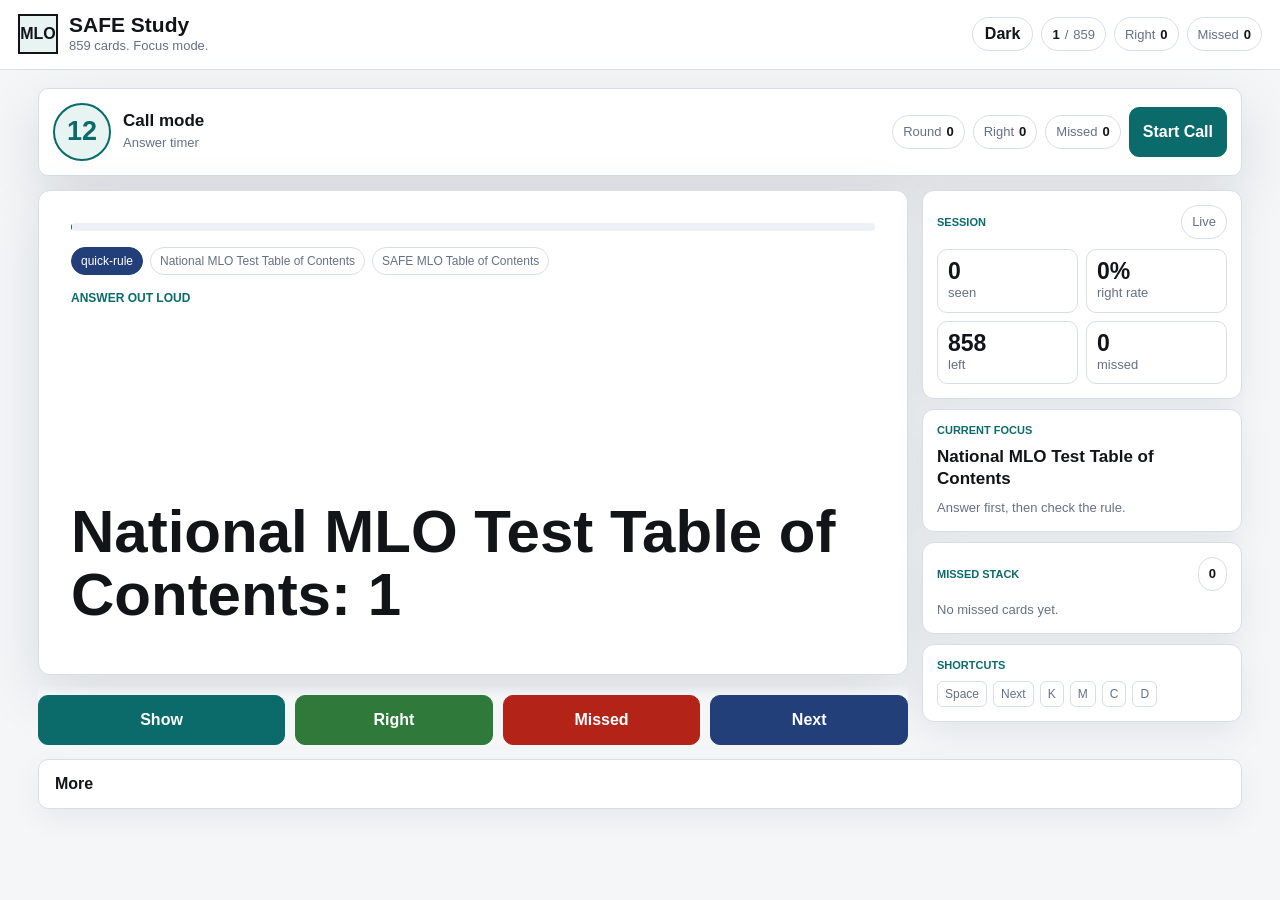
==== commit 26f368aa: "Add richer study panel UI" ====
--- a/index.html
+++ b/index.html
@@ -70,7 +70,7 @@
 .theme-toggle { min-height: 34px; border-radius: 999px; padding: 7px 12px; }
 .pill { display: inline-flex; align-items: center; gap: 5px; min-height: 34px; border: 1px solid var(--line); border-radius: 999px; background: var(--control); color: var(--muted); padding: 7px 10px; font-size: 13px; white-space: nowrap; }
 .pill strong { color: var(--ink); }
-.shell { width: min(1120px, 100%); margin: 0 auto; padding: 18px; display: grid; gap: 14px; align-content: start; }
+.shell { width: min(1240px, 100%); margin: 0 auto; padding: 18px; display: grid; gap: 14px; align-content: start; }
 .call-panel { display: grid; grid-template-columns: 1fr auto; align-items: center; gap: 16px; padding: 14px; border: 1px solid var(--line); border-radius: 10px; background: var(--paper); box-shadow: var(--shadow); }
 .call-panel.live { border-color: var(--teal); background: var(--live-bg); box-shadow: 0 0 0 4px rgba(11,107,107,.1), var(--shadow); }
 .timer-wrap { display: flex; align-items: center; gap: 12px; min-width: 0; }
@@ -78,7 +78,19 @@
 .call-copy { display: grid; gap: 3px; min-width: 0; }
 .call-copy strong { font-size: 17px; }
 .call-actions { display: flex; align-items: center; gap: 8px; flex-wrap: wrap; justify-content: flex-end; }
-.card { min-height: 455px; display: grid; grid-template-rows: auto auto 1fr auto auto; gap: 16px; padding: 30px; border: 1px solid var(--line); border-radius: 12px; background: var(--paper); box-shadow: var(--shadow); }
+.study-layout { display: grid; grid-template-columns: minmax(0, 1fr) 320px; gap: 14px; align-items: start; }
+.primary-column { display: grid; gap: 10px; min-width: 0; }
+.side-panel { display: grid; gap: 10px; position: sticky; top: 86px; }
+.mini-panel { border: 1px solid var(--line); border-radius: 12px; background: var(--paper); box-shadow: 0 12px 34px rgba(16,24,40,.07); padding: 14px; display: grid; gap: 10px; }
+.mini-title { display: flex; align-items: center; justify-content: space-between; gap: 8px; }
+.eyebrow { color: var(--teal); font-size: 11px; font-weight: 900; text-transform: uppercase; }
+.metric-grid { display: grid; grid-template-columns: repeat(2, minmax(0, 1fr)); gap: 8px; }
+.metric { border: 1px solid var(--line); border-radius: 10px; background: var(--control); padding: 10px; }
+.metric strong { display: block; font-size: 23px; line-height: 1; color: var(--ink); }
+.focus-title { font-size: 17px; font-weight: 900; line-height: 1.25; }
+.shortcut-row { display: flex; flex-wrap: wrap; gap: 6px; }
+.kbd { border: 1px solid var(--line); border-radius: 6px; background: var(--control); color: var(--muted); padding: 5px 7px; font-size: 12px; }
+.card { min-height: 485px; display: grid; grid-template-rows: auto auto 1fr auto auto; gap: 16px; padding: 32px; border: 1px solid var(--line); border-radius: 12px; background: var(--paper); box-shadow: var(--shadow); }
 .card.revealed { border-color: var(--line-strong); }
 .progress-track { height: 8px; overflow: hidden; border-radius: 999px; background: #edf1f6; }
 .progress-track span { display: block; height: 100%; width: 0%; background: linear-gradient(90deg, var(--teal), var(--blue)); transition: width .18s ease; }
@@ -116,11 +128,14 @@
 .more-actions .btn { flex: 1 1 160px; }
 .feedback { min-height: 20px; color: var(--muted); }
 .missed-list { display: grid; gap: 8px; max-height: 190px; overflow: auto; }
+.side-panel .missed-list { max-height: 270px; }
 .missed-item { border: 1px solid var(--line); border-radius: 8px; background: var(--control); color: var(--ink); padding: 10px; text-align: left; font-size: 13px; line-height: 1.35; }
 @media (max-width: 820px) {
   .topbar { position: static; align-items: flex-start; flex-direction: column; }
   .scorebar { justify-content: flex-start; }
   .shell { padding: 12px; }
+  .study-layout { grid-template-columns: 1fr; }
+  .side-panel { position: static; grid-template-columns: 1fr; }
   .call-panel { grid-template-columns: 1fr; align-items: stretch; }
   .call-actions { justify-content: stretch; }
   .call-actions .btn, .call-actions .pill { flex: 1 1 auto; justify-content: center; }
@@ -154,19 +169,47 @@
       <div class="timer-wrap"><div class="timer" id="callTime">12</div><div class="call-copy"><strong id="callTitle">Call mode</strong><p class="small muted" id="callPhase">Answer timer</p></div></div>
       <div class="call-actions"><span class="pill">Round <strong id="callSeen">0</strong></span><span class="pill">Right <strong id="callRight">0</strong></span><span class="pill">Missed <strong id="callWrong">0</strong></span><button class="btn primary" id="callToggle">Start Call</button></div>
     </section>
-    <section class="card" id="card">
-      <div class="progress-track"><span id="progressBar"></span></div>
-      <div class="meta"><span class="tag kind" id="kind">card</span><span class="tag" id="category">Category</span><span class="tag" id="source">Source</span></div>
-      <p class="prompt" id="prompt">Answer out loud</p>
-      <div class="front" id="front"></div>
-      <div class="options" id="options"></div>
-      <div class="back" id="back"></div>
-    </section>
-    <section class="actions">
-      <button class="btn primary" id="reveal">Show</button>
-      <button class="btn good" id="knew">Right</button>
-      <button class="btn bad" id="miss">Missed</button>
-      <button class="btn blue" id="next">Next</button>
+    <section class="study-layout">
+      <div class="primary-column">
+        <section class="card" id="card">
+          <div class="progress-track"><span id="progressBar"></span></div>
+          <div class="meta"><span class="tag kind" id="kind">card</span><span class="tag" id="category">Category</span><span class="tag" id="source">Source</span></div>
+          <p class="prompt" id="prompt">Answer out loud</p>
+          <div class="front" id="front"></div>
+          <div class="options" id="options"></div>
+          <div class="back" id="back"></div>
+        </section>
+        <section class="actions">
+          <button class="btn primary" id="reveal">Show</button>
+          <button class="btn good" id="knew">Right</button>
+          <button class="btn bad" id="miss">Missed</button>
+          <button class="btn blue" id="next">Next</button>
+        </section>
+      </div>
+      <aside class="side-panel">
+        <section class="mini-panel">
+          <div class="mini-title"><p class="eyebrow">Session</p><span class="pill">Live</span></div>
+          <div class="metric-grid">
+            <div class="metric"><strong id="sideSeen">0</strong><span class="small muted">seen</span></div>
+            <div class="metric"><strong id="sideRate">0%</strong><span class="small muted">right rate</span></div>
+            <div class="metric"><strong id="sideLeft">0</strong><span class="small muted">left</span></div>
+            <div class="metric"><strong id="sideMissed">0</strong><span class="small muted">missed</span></div>
+          </div>
+        </section>
+        <section class="mini-panel">
+          <p class="eyebrow">Current Focus</p>
+          <div class="focus-title" id="focusTitle">Mixed review</div>
+          <p class="small muted" id="focusHint">Answer first, then check the rule.</p>
+        </section>
+        <section class="mini-panel">
+          <div class="mini-title"><p class="eyebrow">Missed Stack</p><span class="pill"><strong id="sideMissedCount">0</strong></span></div>
+          <div class="missed-list" id="sideMissedList"></div>
+        </section>
+        <section class="mini-panel">
+          <p class="eyebrow">Shortcuts</p>
+          <div class="shortcut-row"><span class="kbd">Space</span><span class="kbd">Next</span><span class="kbd">K</span><span class="kbd">M</span><span class="kbd">C</span><span class="kbd">D</span></div>
+        </section>
+      </aside>
     </section>
     <details class="more">
       <summary>More</summary>
@@ -191,12 +234,12 @@
 const $ = id => document.getElementById(id);
 function readJson(key, fallback) { try { return JSON.parse(localStorage.getItem(key) || JSON.stringify(fallback)); } catch { return fallback; } }
 const state = { mode:'all', index:0, order:allCards.map((_,i)=>i), revealed:false, selected:'', scoredCardId:'', stats:readJson('safeMloStats', {seen:0,known:0,missed:0}), missedIds:readJson('safeMloMissed', []), call:{active:false, phase:'answer', remaining:12, round:0, right:0, wrong:0, timer:null} };
-const el = { card:$('card'), front:$('front'), back:$('back'), opts:$('options'), kind:$('kind'), catTag:$('category'), srcTag:$('source'), prompt:$('prompt'), pos:$('position'), total:$('total'), known:$('known'), missed:$('missed'), themeToggle:$('themeToggle'), progress:$('progressBar'), mode:$('mode'), cat:$('cat'), src:$('src'), search:$('search'), list:$('missedList'), saveData:$('saveData'), saveStatus:$('saveStatus'), callPanel:$('callPanel'), callToggle:$('callToggle'), callTitle:$('callTitle'), callTime:$('callTime'), callPhase:$('callPhase'), answerSeconds:$('answerSeconds'), reviewSeconds:$('reviewSeconds'), callSeen:$('callSeen'), callRight:$('callRight'), callWrong:$('callWrong') };
+const el = { card:$('card'), front:$('front'), back:$('back'), opts:$('options'), kind:$('kind'), catTag:$('category'), srcTag:$('source'), prompt:$('prompt'), pos:$('position'), total:$('total'), known:$('known'), missed:$('missed'), sideSeen:$('sideSeen'), sideRate:$('sideRate'), sideLeft:$('sideLeft'), sideMissed:$('sideMissed'), sideMissedCount:$('sideMissedCount'), focusTitle:$('focusTitle'), focusHint:$('focusHint'), themeToggle:$('themeToggle'), progress:$('progressBar'), mode:$('mode'), cat:$('cat'), src:$('src'), search:$('search'), list:$('missedList'), sideList:$('sideMissedList'), saveData:$('saveData'), saveStatus:$('saveStatus'), callPanel:$('callPanel'), callToggle:$('callToggle'), callTitle:$('callTitle'), callTime:$('callTime'), callPhase:$('callPhase'), answerSeconds:$('answerSeconds'), reviewSeconds:$('reviewSeconds'), callSeen:$('callSeen'), callRight:$('callRight'), callWrong:$('callWrong') };
 function syncThemeButton() { el.themeToggle.textContent = document.documentElement.classList.contains('dark') ? 'Light' : 'Dark'; }
 function toggleTheme() { const isDark = document.documentElement.classList.toggle('dark'); localStorage.setItem('safeMloTheme', isDark ? 'dark' : 'light'); syncThemeButton(); }
 function current() { if(!state.order.length) return null; state.index=Math.max(0,Math.min(state.index,state.order.length-1)); return allCards[state.order[state.index]]; }
 function filtered() { const mode=state.mode, cat=el.cat.value, src=el.src.value, q=el.search.value.trim().toLowerCase(); return allCards.map((c,i)=>[c,i]).filter(([c])=>{ if(mode==='missed'&&!state.missedIds.includes(c.id)) return false; if(!['all','missed'].includes(mode)&&c.kind!==mode) return false; if(cat&&c.category!==cat) return false; if(src&&c.source!==src) return false; if(q&&!([c.front,c.back,c.category,c.source,c.tags.join(' ')].join(' ').toLowerCase().includes(q))) return false; return true; }).map(([,i])=>i); }
-function makeSaveCode() { const c=current(); const payload={v:3, stats:state.stats, missedIds:state.missedIds, index:state.index, mode:state.mode, cardId:c?c.id:'', updatedAt:new Date().toISOString()}; return btoa(unescape(encodeURIComponent(JSON.stringify(payload)))); }
+function makeSaveCode() { const c=current(); const payload={v:4, stats:state.stats, missedIds:state.missedIds, index:state.index, mode:state.mode, cardId:c?c.id:'', updatedAt:new Date().toISOString()}; return btoa(unescape(encodeURIComponent(JSON.stringify(payload)))); }
 function syncSaveBox() { el.saveData.value=makeSaveCode(); }
 function save() { localStorage.setItem('safeMloStats', JSON.stringify(state.stats)); localStorage.setItem('safeMloMissed', JSON.stringify(state.missedIds)); syncSaveBox(); }
 function apply(reset=true) { state.order=filtered(); if(reset) state.index=0; state.revealed=false; state.selected=''; state.scoredCardId=''; render(); }
@@ -218,8 +261,10 @@
 function copySaveCode() { syncSaveBox(); el.saveData.select(); navigator.clipboard?.writeText(el.saveData.value).then(()=>el.saveStatus.textContent='Continue code copied.').catch(()=>{ document.execCommand('copy'); el.saveStatus.textContent='Code selected. Copy it if needed.'; }); }
 function restoreSaveCode() { try { const p=JSON.parse(decodeURIComponent(escape(atob(el.saveData.value.trim())))); state.stats=p.stats||state.stats; state.missedIds=p.missedIds||[]; state.mode=p.mode||'all'; el.mode.value=state.mode; apply(true); const idx=p.cardId?state.order.findIndex(i=>allCards[i].id===p.cardId):-1; if(idx>=0) state.index=idx; save(); el.saveStatus.textContent='Progress restored.'; render(); } catch { el.saveStatus.textContent='That code did not restore.'; } }
 function renderOptions(c) { el.opts.innerHTML=''; if(!c||c.kind!=='quiz') return; c.options.forEach((opt,i)=>{ const letter=String.fromCharCode(65+i); const b=document.createElement('button'); b.className='option'; if(state.revealed) { if(letter===c.answer) b.classList.add('correct'); if(letter===state.selected&&letter!==c.answer) b.classList.add('wrong'); } b.textContent=`${letter}. ${opt}`; b.onclick=()=>choose(letter); el.opts.appendChild(b); }); }
-function renderMissed() { el.list.innerHTML=''; const missed=state.missedIds.map(id=>allCards.find(c=>c.id===id)).filter(Boolean).slice(0,18); if(!missed.length) { el.list.innerHTML='<p class="small muted">No missed cards yet.</p>'; return; } missed.forEach(c=>{ const b=document.createElement('button'); b.className='missed-item'; b.textContent=c.front; b.onclick=()=>{ state.mode='missed'; el.mode.value='missed'; apply(true); const idx=state.order.findIndex(i=>allCards[i].id===c.id); if(idx>=0) state.index=idx; render(); }; el.list.appendChild(b); }); }
-function render() { syncThemeButton(); const c=current(); el.callPanel.classList.toggle('live',state.call.active); el.callToggle.textContent=state.call.active?'Pause Call':'Start Call'; el.callTitle.textContent=state.call.active?'Call running':'Call mode'; el.callTime.textContent=state.call.remaining; el.callPhase.textContent=state.call.phase==='answer'?'Answer timer':'Review timer'; el.callSeen.textContent=state.call.round; el.callRight.textContent=state.call.right; el.callWrong.textContent=state.call.wrong; el.known.textContent=state.stats.known; el.missed.textContent=state.stats.missed; el.total.textContent=state.order.length; el.pos.textContent=state.order.length?state.index+1:0; el.progress.style.width=state.order.length?`${((state.index+1)/state.order.length)*100}%`:'0%'; el.card.classList.toggle('revealed',state.revealed); if(!c) { el.kind.textContent='empty'; el.catTag.textContent='No match'; el.srcTag.textContent='Change filters'; el.prompt.textContent='No card'; el.front.textContent='No cards match these options.'; el.back.textContent=''; el.opts.innerHTML=''; renderMissed(); syncSaveBox(); return; } el.kind.textContent=c.kind; el.catTag.textContent=c.category; el.srcTag.textContent=c.source; el.prompt.textContent=c.kind==='quiz'?'Choose the answer':'Answer out loud'; el.front.textContent=c.front; el.back.textContent=c.back; renderOptions(c); renderMissed(); syncSaveBox(); }
+function buildMissedButton(c) { const b=document.createElement('button'); b.className='missed-item'; b.textContent=c.front; b.onclick=()=>{ state.mode='missed'; el.mode.value='missed'; apply(true); const idx=state.order.findIndex(i=>allCards[i].id===c.id); if(idx>=0) state.index=idx; render(); }; return b; }
+function renderMissed() { const missed=state.missedIds.map(id=>allCards.find(c=>c.id===id)).filter(Boolean).slice(0,18); [el.list, el.sideList].forEach(target=>{ target.innerHTML=''; if(!missed.length) { target.innerHTML='<p class="small muted">No missed cards yet.</p>'; return; } missed.forEach(c=>target.appendChild(buildMissedButton(c))); }); }
+function focusHint(c) { if(!c) return 'Adjust filters to get cards back.'; if(state.call.active) return 'Let the timer run, then score before review ends.'; if(c.kind==='quiz') return 'Pick an answer, then say why it is right.'; if(c.kind==='trap') return 'Explain why the tempting answer is wrong.'; if((c.tags||[]).includes('math')) return 'Say the formula before solving.'; return 'Answer first, then check the rule.'; }
+function render() { syncThemeButton(); const c=current(); const seen=state.stats.seen||0; const right=state.stats.known||0; const rate=seen?Math.round((right/seen)*100):0; el.callPanel.classList.toggle('live',state.call.active); el.callToggle.textContent=state.call.active?'Pause Call':'Start Call'; el.callTitle.textContent=state.call.active?'Call running':'Call mode'; el.callTime.textContent=state.call.remaining; el.callPhase.textContent=state.call.phase==='answer'?'Answer timer':'Review timer'; el.callSeen.textContent=state.call.round; el.callRight.textContent=state.call.right; el.callWrong.textContent=state.call.wrong; el.known.textContent=state.stats.known; el.missed.textContent=state.stats.missed; el.sideSeen.textContent=seen; el.sideRate.textContent=`${rate}%`; el.sideLeft.textContent=Math.max(0,state.order.length-state.index-1); el.sideMissed.textContent=state.stats.missed; el.sideMissedCount.textContent=state.missedIds.length; el.total.textContent=state.order.length; el.pos.textContent=state.order.length?state.index+1:0; el.progress.style.width=state.order.length?`${((state.index+1)/state.order.length)*100}%`:'0%'; el.card.classList.toggle('revealed',state.revealed); if(!c) { el.kind.textContent='empty'; el.catTag.textContent='No match'; el.srcTag.textContent='Change filters'; el.prompt.textContent='No card'; el.front.textContent='No cards match these options.'; el.back.textContent=''; el.opts.innerHTML=''; el.focusTitle.textContent='No cards'; el.focusHint.textContent=focusHint(c); renderMissed(); syncSaveBox(); return; } el.kind.textContent=c.kind; el.catTag.textContent=c.category; el.srcTag.textContent=c.source; el.prompt.textContent=c.kind==='quiz'?'Choose the answer':'Answer out loud'; el.front.textContent=c.front; el.back.textContent=c.back; el.focusTitle.textContent=c.category; el.focusHint.textContent=focusHint(c); renderOptions(c); renderMissed(); syncSaveBox(); }
 el.mode.oninput=()=>{ state.mode=el.mode.value; apply(true); }; [el.cat,el.src,el.search].forEach(x=>x.oninput=()=>apply(true)); $('reveal').onclick=reveal; $('knew').onclick=()=>mark('known'); $('miss').onclick=()=>mark('missed'); $('next').onclick=next; $('shuffle').onclick=shuffle; $('reset').onclick=reset; $('copySave').onclick=copySaveCode; $('restoreSave').onclick=restoreSaveCode; el.callToggle.onclick=toggleCall; el.themeToggle.onclick=toggleTheme; el.card.onclick=e=>{ if(!e.target.closest('.option')) reveal(); }; document.onkeydown=e=>{ if(['INPUT','TEXTAREA','SELECT'].includes(e.target.tagName)) return; if(e.key===' ') { e.preventDefault(); state.revealed?next():reveal(); } if(e.key==='ArrowRight') next(); if(e.key.toLowerCase()==='k') mark('known'); if(e.key.toLowerCase()==='m') mark('missed'); if(e.key.toLowerCase()==='c') toggleCall(); if(e.key.toLowerCase()==='d') toggleTheme(); }; window.addEventListener('beforeunload',save); apply(false);
 </script>
 </body>
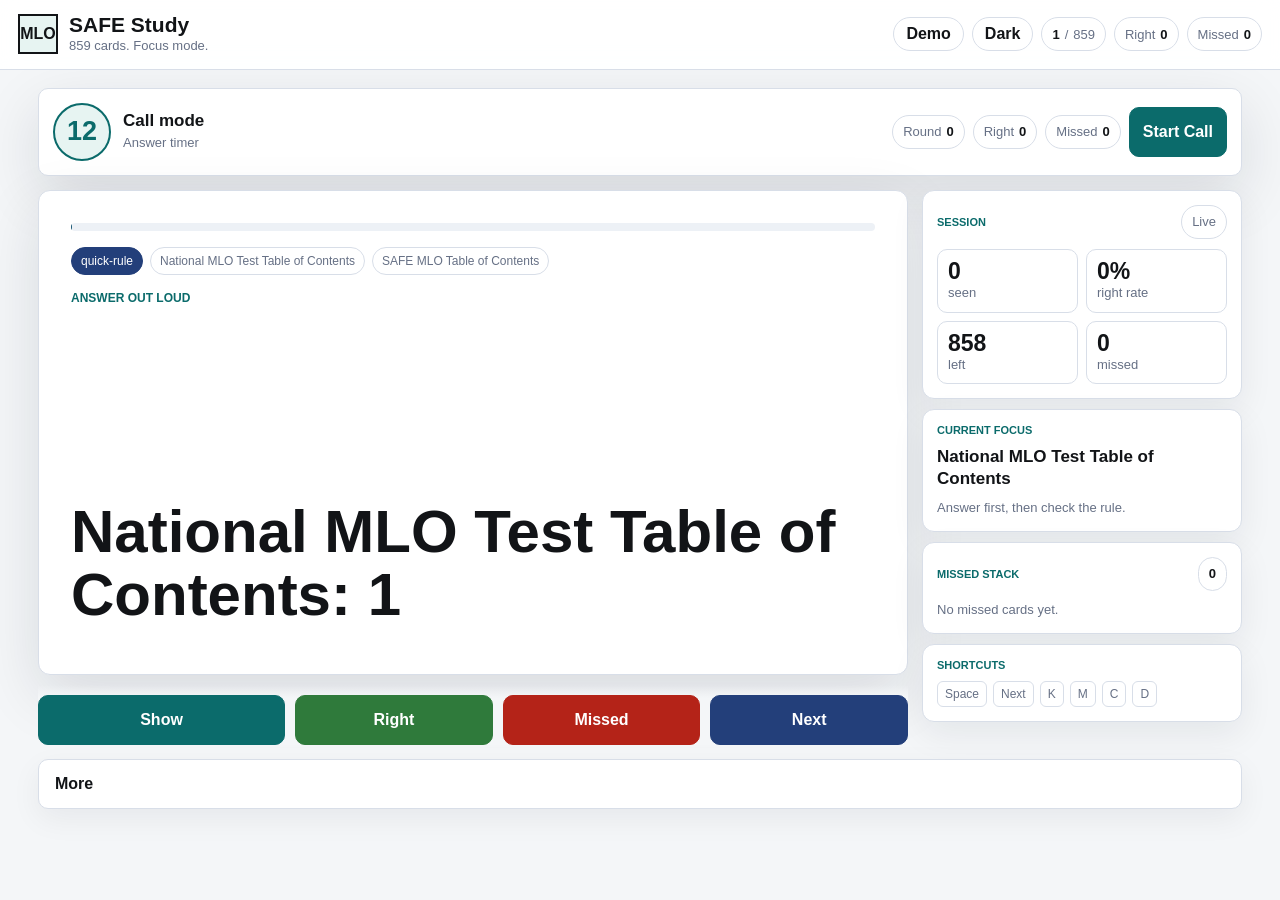
==== commit 3ecbecb1: "Add narrated guided demo" ====
--- a/index.html
+++ b/index.html
@@ -130,6 +130,14 @@
 .missed-list { display: grid; gap: 8px; max-height: 190px; overflow: auto; }
 .side-panel .missed-list { max-height: 270px; }
 .missed-item { border: 1px solid var(--line); border-radius: 8px; background: var(--control); color: var(--ink); padding: 10px; text-align: left; font-size: 13px; line-height: 1.35; }
+.demo-overlay[hidden] { display: none; }
+.demo-overlay { position: fixed; inset: 0; z-index: 80; pointer-events: none; }
+.demo-spotlight { position: absolute; border: 2px solid var(--teal); border-radius: 14px; background: transparent; box-shadow: 0 0 0 9999px rgba(3, 7, 18, .72), 0 18px 58px rgba(0,0,0,.42), inset 0 0 0 1px rgba(255,255,255,.35); transition: left .22s ease, top .22s ease, width .22s ease, height .22s ease; pointer-events: none; }
+.demo-card { position: absolute; width: min(380px, calc(100vw - 28px)); max-height: calc(100vh - 28px); overflow: auto; border: 1px solid var(--line-strong); border-radius: 12px; background: var(--paper); color: var(--ink); box-shadow: 0 24px 80px rgba(0,0,0,.38); padding: 16px; display: grid; gap: 10px; pointer-events: auto; }
+.demo-card h2 { margin: 0; font-size: 22px; line-height: 1.15; }
+.demo-actions { display: grid; grid-template-columns: 1fr 1fr 1fr; gap: 8px; }
+.demo-actions .btn { min-height: 42px; padding: 8px 10px; }
+.demo-actions .btn:disabled { opacity: .45; cursor: default; }
 @media (max-width: 820px) {
   .topbar { position: static; align-items: flex-start; flex-direction: column; }
   .scorebar { justify-content: flex-start; }
@@ -142,6 +150,7 @@
   .card { min-height: 420px; padding: 22px; }
   .actions { grid-template-columns: 1fr 1fr; }
   .grid { grid-template-columns: 1fr; }
+  .demo-card { width: calc(100vw - 24px); }
 }
 @media (max-width: 460px) {
   h1 { font-size: 19px; }
@@ -162,7 +171,7 @@
 <div class="app">
   <header class="topbar">
     <div class="brand"><div class="logo">MLO</div><div><h1>SAFE Study</h1><p class="small muted">859 cards. Focus mode.</p></div></div>
-    <div class="scorebar"><button class="btn ghost theme-toggle" id="themeToggle">Dark</button><span class="pill"><strong id="position">1</strong>/<span id="total">859</span></span><span class="pill">Right <strong id="known">0</strong></span><span class="pill">Missed <strong id="missed">0</strong></span></div>
+    <div class="scorebar"><button class="btn ghost theme-toggle" id="demoToggle">Demo</button><button class="btn ghost theme-toggle" id="themeToggle">Dark</button><span class="pill"><strong id="position">1</strong>/<span id="total">859</span></span><span class="pill">Right <strong id="known">0</strong></span><span class="pill">Missed <strong id="missed">0</strong></span></div>
   </header>
   <main class="shell">
     <section class="call-panel" id="callPanel">
@@ -227,6 +236,19 @@
       </div>
     </details>
   </main>
+  <div class="demo-overlay" id="demoOverlay" hidden>
+    <div class="demo-spotlight" id="demoSpotlight"></div>
+    <section class="demo-card" id="demoCard" role="dialog" aria-modal="true" aria-labelledby="demoTitle">
+      <p class="eyebrow" id="demoStepLabel">Demo</p>
+      <h2 id="demoTitle">Guided study flow</h2>
+      <p class="small muted" id="demoText">Follow the highlighted area.</p>
+      <div class="demo-actions">
+        <button class="btn ghost" id="demoPrev">Back</button>
+        <button class="btn primary" id="demoNext">Next</button>
+        <button class="btn ghost" id="demoClose">Close</button>
+      </div>
+    </section>
+  </div>
 </div>
 <script id="deck-data" type="application/json">[{"id":"quick-rule-0001","kind":"quick-rule","category":"National MLO Test Table of Contents","source":"SAFE MLO Table of Contents","front":"National MLO Test Table of Contents: 1","back":"Topic: Federal Mortgage-Related Laws | Exam Weight: 24%","options":[],"answer":"","tags":["general"]},{"id":"quick-rule-0002","kind":"quick-rule","category":"National MLO Test Table of Contents","source":"SAFE MLO Table of Contents","front":"National MLO Test Table of Contents: 2","back":"Topic: Uniform State Content | Exam Weight: 11%","options":[],"answer":"","tags":["general"]},{"id":"quick-rule-0003","kind":"quick-rule","category":"National MLO Test Table of Contents","source":"SAFE MLO Table of Contents","front":"National MLO Test Table of Contents: 3","back":"Topic: General Mortgage Knowledge | Exam Weight: 20%","options":[],"answer":"","tags":["general"]},{"id":"quick-rule-0004","kind":"quick-rule","category":"National MLO Test Table of Contents","source":"SAFE MLO Table of Contents","front":"National MLO Test Table of Contents: 4","back":"Topic: Mortgage Loan Origination Activities | Exam Weight: 27%","options":[],"answer":"","tags":["general"]},{"id":"quick-rule-0005","kind":"quick-rule","category":"National MLO Test Table of Contents","source":"SAFE MLO Table of Contents","front":"National MLO Test Table of Contents: 5","back":"Topic: Ethics | Exam Weight: 18%","options":[],"answer":"","tags":["ethics-fraud"]},{"id":"outline-0006","kind":"outline","category":"National MLO Test Table of Contents","source":"SAFE MLO Table of Contents","front":"What does National MLO Test Table of Contents cover","back":"The National Mortgage Loan Originator / SAFE MLO Test is structured around 120 multiple-choice questions, with 115 scored and 5 unscored, across five major areas.","options":[],"answer":"","tags":["safe-nmls"]},{"id":"outline-0007","kind":"outline","category":"1.1 RESPA — Regulation X","source":"SAFE MLO Table of Contents","front":"What does 1.1 RESPA — Regulation X cover","back":"Real Estate Settlement Procedures Act, settlement services, escrow statements, foreclosure process, borrower application information, and prohibited practices.","options":[],"answer":"","tags":["respa"]},{"id":"outline-0008","kind":"outline","category":"1.2 ECOA — Regulation B","source":"SAFE MLO Table of Contents","front":"What does 1.2 ECOA — Regulation B cover","back":"Equal Credit Opportunity Act, discrimination rules, adverse action notices, co-signer rules, acceptable income, borrower notification timing, and creditworthiness factors.","options":[],"answer":"","tags":["ecoa"]},{"id":"outline-0009","kind":"outline","category":"1.3 TILA — Regulation Z","source":"SAFE MLO Table of Contents","front":"What does 1.3 TILA — Regulation Z cover","back":"Truth in Lending Act, APR, finance charge, right of rescission, HOEPA high-cost loans, higher-priced mortgage loans, and MLO compensation rules.","options":[],"answer":"","tags":["tila"]},{"id":"outline-0010","kind":"outline","category":"1.4 TRID / Know Before You Owe","source":"SAFE MLO Table of Contents","front":"What does 1.4 TRID / Know Before You Owe cover","back":"Loan Estimate, Closing Disclosure, disclosure timing, changed circumstances, consumer information requests, escrow statements, and rescission.","options":[],"answer":"","tags":["trid","respa","tila"]},{"id":"outline-0011","kind":"outline","category":"1.5 Other Federal Laws","source":"SAFE MLO Table of Contents","front":"What does 1.5 Other Federal Laws cover","back":"HMDA, FCRA, FACTA, Red Flags Rule, BSA/AML, GLBA, Do-Not-Call, Regulation N advertising rules, E-Sign Act, USA PATRIOT Act, PMI cancellation, and Dodd-Frank.","options":[],"answer":"","tags":["ethics-fraud","privacy-credit","pmi"]},{"id":"outline-0012","kind":"outline","category":"1.6 Regulatory Authorities","source":"SAFE MLO Table of Contents","front":"What does 1.6 Regulatory Authorities cover","back":"CFPB, HUD, and federal oversight responsibilities.","options":[],"answer":"","tags":["general"]},{"id":"outline-0013","kind":"outline","category":"2.1 SAFE Act","source":"SAFE MLO Table of Contents","front":"What does 2.1 SAFE Act cover","back":"Purpose, scope, public records, licensing standards, and the NMLS system.","options":[],"answer":"","tags":["safe-nmls"]},{"id":"outline-0014","kind":"outline","category":"2.2 State Mortgage Regulatory Agencies","source":"SAFE MLO Table of Contents","front":"What does 2.2 State Mortgage Regulatory Agencies cover","back":"Regulator authority, examinations, NMLS identifiers, and state oversight.","options":[],"answer":"","tags":["safe-nmls"]},{"id":"outline-0015","kind":"outline","category":"2.3 License Law and Regulation","source":"SAFE MLO Table of Contents","front":"What does 2.3 License Law and Regulation cover","back":"Who must be licensed, MLO activities, processor/underwriter limits, depository exemptions, background checks, felonies, sponsorship, license denial, renewals, continuing education, and temporary authority.","options":[],"answer":"","tags":["safe-nmls"]},{"id":"outline-0016","kind":"outline","category":"2.4 Compliance","source":"SAFE MLO Table of Contents","front":"What does 2.4 Compliance cover","back":"Books and records, prohibited acts, complaint investigations, record retention, advertising requirements, assumable loans, penalties, and general origination scenarios.","options":[],"answer":"","tags":["ethics-fraud"]},{"id":"outline-0017","kind":"outline","category":"3.1 Qualified and Non-Qualified Mortgage Programs","source":"SAFE MLO Table of Contents","front":"What does 3.1 Qualified and Non-Qualified Mortgage Programs cover","back":"Qualified mortgages, conventional conforming loans, FHA, VA, USDA, jumbo loans, Alt-A, subprime, nontraditional mortgage risk, and non-QM loans.","options":[],"answer":"","tags":["products"]},{"id":"outline-0018","kind":"outline","category":"3.2 Mortgage Loan Products","source":"SAFE MLO Table of Contents","front":"What does 3.2 Mortgage Loan Products cover","back":"Fixed-rate mortgages, ARMs, purchase-money seconds, balloon loans, reverse mortgages, HELOCs, construction loans, and interest-only mortgages.","options":[],"answer":"","tags":["products"]},{"id":"outline-0019","kind":"outline","category":"3.3 Mortgage Industry Terms","source":"SAFE MLO Table of Contents","front":"What does 3.3 Mortgage Industry Terms cover","back":"Lien, escrow, subordinate loans, tolerances, rate locks, table funding, lender credits, discount points, 2-1 buydowns, LTV, finance charges, accrued interest, primary market, secondary market, APR, and assumable loans.","options":[],"answer":"","tags":["trid","tila","math"]},{"id":"outline-0020","kind":"outline","category":"4.1 Loan Inquiry and Application Process","source":"SAFE MLO Table of Contents","front":"What does 4.1 Loan Inquiry and Application Process cover","back":"Required disclosures, accepting applications, negotiating terms, collecting borrower information, permissible questions, gift donors, and product suitability.","options":[],"answer":"","tags":["general"]},{"id":"outline-0021","kind":"outline","category":"4.2 Verification","source":"SAFE MLO Table of Contents","front":"What does 4.2 Verification cover","back":"Authorization forms, asset verification, employment verification, borrower documentation, and application accuracy.","options":[],"answer":"","tags":["general"]},{"id":"outline-0022","kind":"outline","category":"4.3 Tolerances and Disclosure Timing","source":"SAFE MLO Table of Contents","front":"What does 4.3 Tolerances and Disclosure Timing cover","back":"Zero-tolerance fees, 10% tolerance fees, revised Loan Estimates, early disclosures, affiliated business arrangements, expiration rules, and tolerance cures.","options":[],"answer":"","tags":["trid"]},{"id":"outline-0023","kind":"outline","category":"4.4 Closing Disclosure and Counseling","source":"SAFE MLO Table of Contents","front":"What does 4.4 Closing Disclosure and Counseling cover","back":"Closing Disclosure rules, timing, homeownership counseling disclosure, and borrower delivery requirements.","options":[],"answer":"","tags":["trid"]},{"id":"outline-0024","kind":"outline","category":"4.5 Processing and Underwriting","source":"SAFE MLO Table of Contents","front":"What does 4.5 Processing and Underwriting cover","back":"Borrower assets, liabilities, income, credit reports, DTI, LTV, ability-to-repay, appraisals, title reports, and insurance.","options":[],"answer":"","tags":["math","privacy-credit"]},{"id":"outline-0025","kind":"outline","category":"4.6 Closing","source":"SAFE MLO Table of Contents","front":"What does 4.6 Closing cover","back":"Title insurance, settlement agents, signatures, power of attorney, closing documents, fees, prepaids, escrow expenses, funding, and rescission periods.","options":[],"answer":"","tags":["respa","tila"]},{"id":"outline-0026","kind":"outline","category":"4.7 Financial Calculations","source":"SAFE MLO Table of Contents","front":"What does 4.7 Financial Calculations cover","back":"Periodic interest, monthly payments, down payments, closing costs, prepaid expenses, and ARM rate/payment adjustments.","options":[],"answer":"","tags":["math","products"]},{"id":"outline-0027","kind":"outline","category":"5.1 Prohibited Acts","source":"SAFE MLO Table of Contents","front":"What does 5.1 Prohibited Acts cover","back":"Redlining, kickbacks, RESPA violations, improper compensation, and prohibited MLO duties.","options":[],"answer":"","tags":["respa","ethics-fraud"]},{"id":"outline-0028","kind":"outline","category":"5.2 Fair Lending","source":"SAFE MLO Table of Contents","front":"What does 5.2 Fair Lending cover","back":"Discrimination, coercion, referral disclosures, appraiser conflicts, and borrower fairness.","options":[],"answer":"","tags":["ecoa","ethics-fraud"]},{"id":"outline-0029","kind":"outline","category":"5.3 Fraud Detection","source":"SAFE MLO Table of Contents","front":"What does 5.3 Fraud Detection cover","back":"Income fraud, asset fraud, employment fraud, occupancy fraud, sales contract red flags, application red flags, and suspicious bank activity.","options":[],"answer":"","tags":["ethics-fraud","privacy-credit"]},{"id":"outline-0030","kind":"outline","category":"5.4 Advertising Ethics","source":"SAFE MLO Table of Contents","front":"What does 5.4 Advertising Ethics cover","back":"Misleading claims, due diligence, unfair/deceptive/abusive acts, and federal advertising rules.","options":[],"answer":"","tags":["ethics-fraud"]},{"id":"outline-0031","kind":"outline","category":"5.5 Predatory Lending and Steering","source":"SAFE MLO Table of Contents","front":"What does 5.5 Predatory Lending and Steering cover","back":"Loan flipping, steering borrowers into harmful products, abusive terms, and suitability concerns.","options":[],"answer":"","tags":["products","ethics-fraud"]},{"id":"outline-0032","kind":"outline","category":"5.6 Borrower Relationship Ethics","source":"SAFE MLO Table of Contents","front":"What does 5.6 Borrower Relationship Ethics cover","back":"Handling personal information, cybersecurity, conflicts of interest, credit report requests, unexplained deposits, multiple applications, appraiser communication, and truthful marketing.","options":[],"answer":"","tags":["ethics-fraud","privacy-credit"]},{"id":"outline-0033","kind":"outline","category":"5.7 Company Compliance and Complaints","source":"SAFE MLO Table of Contents","front":"What does 5.7 Company Compliance and Complaints cover","back":"Borrower complaints, discovery of material information, employer-supplied information, fee changes, referral fees, and fee splitting.","options":[],"answer":"","tags":["respa"]},{"id":"study-step-0034","kind":"study-step","category":"Highest-Value Study Order","source":"SAFE MLO Table of Contents","front":"Highest-Value Study Order: step 1","back":"Mortgage Loan Origination Activities — 27%","options":[],"answer":"","tags":["products"]},{"id":"study-step-0035","kind":"study-step","category":"Highest-Value Study Order","source":"SAFE MLO Table of Contents","front":"Highest-Value Study Order: step 2","back":"Federal Mortgage-Related Laws — 24%","options":[],"answer":"","tags":["products"]},{"id":"study-step-0036","kind":"study-step","category":"Highest-Value Study Order","source":"SAFE MLO Table of Contents","front":"Highest-Value Study Order: step 3","back":"General Mortgage Knowledge — 20%","options":[],"answer":"","tags":["products"]},{"id":"outline-0037","kind":"outline","category":"Highest-Value Study Order","source":"SAFE MLO Table of Contents","front":"What does Highest-Value Study Order cover","back":"These three areas make up 71% of the exam.","options":[],"answer":"","tags":["products"]},{"id":"study-step-0038","kind":"study-step","category":"SAFE MLO Study System — Start Here","source":"README START HERE","front":"SAFE MLO Study System — Start Here: step 1","back":"00_SAFE_MLO_Table_of_Contents.md","options":[],"answer":"","tags":["safe-nmls"]},{"id":"study-step-0039","kind":"study-step","category":"SAFE MLO Study System — Start Here","source":"README START HERE","front":"SAFE MLO Study System — Start Here: step 2","back":"01_Flashcards_Mortgage_Loan_Origination_Activities.md","options":[],"answer":"","tags":["safe-nmls"]},{"id":"study-step-0040","kind":"study-step","category":"SAFE MLO Study System — Start Here","source":"README START HERE","front":"SAFE MLO Study System — Start Here: step 3","back":"02_Flashcards_Federal_Mortgage_Related_Laws.md","options":[],"answer":"","tags":["safe-nmls"]},{"id":"study-step-0041","kind":"study-step","category":"SAFE MLO Study System — Start Here","source":"README START HERE","front":"SAFE MLO Study System — Start Here: step 4","back":"03_Flashcards_General_Mortgage_Knowledge.md","options":[],"answer":"","tags":["safe-nmls"]},{"id":"study-step-0042","kind":"study-step","category":"SAFE MLO Study System — Start Here","source":"README START HERE","front":"SAFE MLO Study System — Start Here: step 5","back":"04_Flashcards_Ethics.md","options":[],"answer":"","tags":["safe-nmls","ethics-fraud"]},{"id":"study-step-0043","kind":"study-step","category":"SAFE MLO Study System — Start Here","source":"README START HERE","front":"SAFE MLO Study System — Start Here: step 6","back":"05_Flashcards_Uniform_State_Content.md","options":[],"answer":"","tags":["safe-nmls"]},{"id":"study-step-0044","kind":"study-step","category":"SAFE MLO Study System — Start Here","source":"README START HERE","front":"SAFE MLO Study System — Start Here: step 7","back":"06_Final_Cram_Deck.md","options":[],"answer":"","tags":["safe-nmls"]},{"id":"study-step-0045","kind":"study-step","category":"SAFE MLO Study System — Start Here","source":"README START HERE","front":"SAFE MLO Study System — Start Here: step 8","back":"07_Practice_Test_Set_1_40_Questions.md","options":[],"answer":"","tags":["safe-nmls"]},{"id":"study-step-0046","kind":"study-step","category":"SAFE MLO Study System — Start Here","source":"README START HERE","front":"SAFE MLO Study System — Start Here: step 9","back":"08_Practice_Test_Set_2_50_Scenario_Questions.md","options":[],"answer":"","tags":["safe-nmls"]},{"id":"study-step-0047","kind":"study-step","category":"SAFE MLO Study System — Start Here","source":"README START HERE","front":"SAFE MLO Study System — Start Here: step 10","back":"09_Wrong_Answer_Trap_Deck.md","options":[],"answer":"","tags":["safe-nmls"]},{"id":"study-step-0048","kind":"study-step","category":"SAFE MLO Study System — Start Here","source":"README START HERE","front":"SAFE MLO Study System — Start Here: step 11","back":"10_Final_Exam_Simulator_100_Questions.md","options":[],"answer":"","tags":["safe-nmls"]},{"id":"study-step-0049","kind":"study-step","category":"SAFE MLO Study System — Start Here","source":"README START HERE","front":"SAFE MLO Study System — Start Here: step 12","back":"11_Missed_Question_Review_System.md","options":[],"answer":"","tags":["safe-nmls"]},{"id":"study-step-0050","kind":"study-step","category":"SAFE MLO Study System — Start Here","source":"README START HERE","front":"SAFE MLO Study System — Start Here: what should you remember","back":"First pass: read all flashcard files.","options":[],"answer":"","tags":["safe-nmls"]},{"id":"study-step-0051","kind":"study-step","category":"SAFE MLO Study System — Start Here","source":"README START HERE","front":"SAFE MLO Study System — Start Here: what should you remember","back":"Second pass: drill only Q/A lines.","options":[],"answer":"","tags":["safe-nmls"]},{"id":"study-step-0052","kind":"study-step","category":"SAFE MLO Study System — Start Here","source":"README START HERE","front":"SAFE MLO Study System — Start Here: what should you remember","back":"Third pass: take practice tests without checking answers.","options":[],"answer":"","tags":["safe-nmls"]},{"id":"study-step-0053","kind":"study-step","category":"SAFE MLO Study System — Start Here","source":"README START HERE","front":"SAFE MLO Study System — Start Here: what should you remember","back":"Fourth pass: use the missed-question system to turn misses into flashcards.","options":[],"answer":"","tags":["safe-nmls"]},{"id":"study-step-0054","kind":"study-step","category":"SAFE MLO Study System — Start Here","source":"README START HERE","front":"SAFE MLO Study System — Start Here: what should you remember","back":"Final day: cram 06_Final_Cram_Deck.md and 09_Wrong_Answer_Trap_Deck.md.","options":[],"answer":"","tags":["safe-nmls"]},{"id":"flashcard-0055","kind":"flashcard","category":"Application and Disclosure Timing","source":"Flashcards Mortgage Loan Origination Activities","front":"What is considered a mortgage loan application under TRID","back":"Six pieces of information: borrower name, income, Social Security number to obtain credit, property address, estimated property value, and mortgage loan amount sought.","options":[],"answer":"","tags":["trid","products"]},{"id":"flashcard-0056","kind":"flashcard","category":"Application and Disclosure Timing","source":"Flashcards Mortgage Loan Origination Activities","front":"Once the six application items are received, when must the Loan Estimate be delivered or mailed","back":"Within 3 business days.","options":[],"answer":"","tags":["trid"]},{"id":"flashcard-0057","kind":"flashcard","category":"Application and Disclosure Timing","source":"Flashcards Mortgage Loan Origination Activities","front":"Can an MLO require supporting documents before issuing a Loan Estimate","back":"No. The lender cannot require verification documents before providing the Loan Estimate.","options":[],"answer":"","tags":["trid"]},{"id":"flashcard-0058","kind":"flashcard","category":"Application and Disclosure Timing","source":"Flashcards Mortgage Loan Origination Activities","front":"When must the Closing Disclosure generally be received before closing","back":"At least 3 business days before consummation.","options":[],"answer":"","tags":["trid"]},{"id":"flashcard-0059","kind":"flashcard","category":"Application and Disclosure Timing","source":"Flashcards Mortgage Loan Origination Activities","front":"What changes trigger a new 3-business-day waiting period after a corrected Closing Disclosure","back":"APR becomes inaccurate, loan product changes, or a prepayment penalty is added.","options":[],"answer":"","tags":["trid","tila"]},{"id":"flashcard-0060","kind":"flashcard","category":"Application and Disclosure Timing","source":"Flashcards Mortgage Loan Origination Activities","front":"What is a zero-tolerance fee","back":"A fee that generally cannot increase from the Loan Estimate to Closing Disclosure unless there is a valid changed circumstance.","options":[],"answer":"","tags":["trid","products"]},{"id":"flashcard-0061","kind":"flashcard","category":"Application and Disclosure Timing","source":"Flashcards Mortgage Loan Origination Activities","front":"Give examples of zero-tolerance fees.","back":"Lender fees, mortgage broker fees, transfer taxes, and fees paid to an affiliate or required provider when the borrower cannot shop.","options":[],"answer":"","tags":["trid"]},{"id":"flashcard-0062","kind":"flashcard","category":"Application and Disclosure Timing","source":"Flashcards Mortgage Loan Origination Activities","front":"What is the 10% cumulative tolerance category","back":"Certain third-party services where the borrower may shop but chooses a provider on the lender’s written list.","options":[],"answer":"","tags":["trid"]},{"id":"flashcard-0063","kind":"flashcard","category":"Application and Disclosure Timing","source":"Flashcards Mortgage Loan Origination Activities","front":"What fees may change without tolerance limits","back":"Prepaid interest, property insurance premiums, escrow amounts, services the borrower selects independently, and optional services.","options":[],"answer":"","tags":["trid"]},{"id":"flashcard-0064","kind":"flashcard","category":"Application and Disclosure Timing","source":"Flashcards Mortgage Loan Origination Activities","front":"What is a changed circumstance","back":"A valid event that affects settlement charges, borrower eligibility, or loan terms, such as new information or changed borrower/property facts.","options":[],"answer":"","tags":["trid","respa","products"]},{"id":"flashcard-0065","kind":"flashcard","category":"Application and Disclosure Timing","source":"Flashcards Mortgage Loan Origination Activities","front":"When must a revised Loan Estimate be issued after a changed circumstance","back":"Within 3 business days of receiving information sufficient to establish the changed circumstance.","options":[],"answer":"","tags":["trid"]},{"id":"flashcard-0066","kind":"flashcard","category":"Application and Disclosure Timing","source":"Flashcards Mortgage Loan Origination Activities","front":"Can a revised Loan Estimate be given after the Closing Disclosure","back":"Generally no. Once the Closing Disclosure is issued, corrections are handled through the Closing Disclosure.","options":[],"answer":"","tags":["trid"]},{"id":"flashcard-0067","kind":"flashcard","category":"Application and Disclosure Timing","source":"Flashcards Mortgage Loan Origination Activities","front":"What is consummation","back":"The point when the borrower becomes legally obligated on the loan.","options":[],"answer":"","tags":["trid"]},{"id":"flashcard-0068","kind":"flashcard","category":"Application and Disclosure Timing","source":"Flashcards Mortgage Loan Origination Activities","front":"Is consummation always the same as closing or settlement","back":"Not always. It depends on state law and when the borrower becomes legally obligated.","options":[],"answer":"","tags":["trid","respa"]},{"id":"flashcard-0069","kind":"flashcard","category":"ATR / Underwriting / Verification","source":"Flashcards Mortgage Loan Origination Activities","front":"What does ATR stand for","back":"Ability to Repay.","options":[],"answer":"","tags":["general"]},{"id":"flashcard-0070","kind":"flashcard","category":"ATR / Underwriting / Verification","source":"Flashcards Mortgage Loan Origination Activities","front":"What must a lender determine under ATR","back":"That the borrower has a reasonable ability to repay the loan according to its terms.","options":[],"answer":"","tags":["general"]},{"id":"flashcard-0071","kind":"flashcard","category":"ATR / Underwriting / Verification","source":"Flashcards Mortgage Loan Origination Activities","front":"What are common ATR factors","back":"Income/assets, employment, monthly payment, simultaneous loans, mortgage-related obligations, debts, DTI/residual income, and credit history.","options":[],"answer":"","tags":["math"]},{"id":"flashcard-0072","kind":"flashcard","category":"ATR / Underwriting / Verification","source":"Flashcards Mortgage Loan Origination Activities","front":"What is DTI","back":"Debt-to-income ratio, comparing monthly debt obligations to gross monthly income.","options":[],"answer":"","tags":["math"]},{"id":"flashcard-0073","kind":"flashcard","category":"ATR / Underwriting / Verification","source":"Flashcards Mortgage Loan Origination Activities","front":"What is LTV","back":"Loan-to-value ratio, comparing the loan amount to the property value or purchase price.","options":[],"answer":"","tags":["math","products"]},{"id":"flashcard-0074","kind":"flashcard","category":"ATR / Underwriting / Verification","source":"Flashcards Mortgage Loan Origination Activities","front":"What is CLTV","back":"Combined loan-to-value, including multiple liens on the property.","options":[],"answer":"","tags":["math","products"]},{"id":"flashcard-0075","kind":"flashcard","category":"ATR / Underwriting / Verification","source":"Flashcards Mortgage Loan Origination Activities","front":"What is a gift letter used for","back":"To document that funds given to the borrower are a true gift and do not need to be repaid.","options":[],"answer":"","tags":["general"]},{"id":"flashcard-0076","kind":"flashcard","category":"ATR / Underwriting / Verification","source":"Flashcards Mortgage Loan Origination Activities","front":"Why are unexplained deposits a red flag","back":"They may indicate undisclosed debt, borrowed funds, fraud, or money laundering risk.","options":[],"answer":"","tags":["ethics-fraud"]},{"id":"flashcard-0077","kind":"flashcard","category":"ATR / Underwriting / Verification","source":"Flashcards Mortgage Loan Origination Activities","front":"What is the MLO’s duty when discovering inaccurate borrower information","back":"Correct it and disclose accurate information. Never ignore or submit false information.","options":[],"answer":"","tags":["general"]},{"id":"flashcard-0078","kind":"flashcard","category":"ATR / Underwriting / Verification","source":"Flashcards Mortgage Loan Origination Activities","front":"Can an MLO tell a borrower to leave debts off an application","back":"No. That is fraud.","options":[],"answer":"","tags":["ethics-fraud"]},{"id":"flashcard-0079","kind":"flashcard","category":"ATR / Underwriting / Verification","source":"Flashcards Mortgage Loan Origination Activities","front":"Can an MLO suggest a borrower claim owner occupancy if they intend to rent the property","back":"No. That is occupancy fraud.","options":[],"answer":"","tags":["ethics-fraud"]},{"id":"flashcard-0080","kind":"flashcard","category":"Closing and Settlement","source":"Flashcards Mortgage Loan Origination Activities","front":"What is a rate lock","back":"A lender agreement to hold a specific interest rate for a defined period.","options":[],"answer":"","tags":["respa"]},{"id":"flashcard-0081","kind":"flashcard","category":"Closing and Settlement","source":"Flashcards Mortgage Loan Origination Activities","front":"What is a lock-in agreement","back":"Written confirmation of locked rate terms, expiration, and related conditions.","options":[],"answer":"","tags":["respa"]},{"id":"flashcard-0082","kind":"flashcard","category":"Closing and Settlement","source":"Flashcards Mortgage Loan Origination Activities","front":"What is title insurance","back":"Insurance protecting against covered defects in title ownership.","options":[],"answer":"","tags":["respa"]},{"id":"flashcard-0083","kind":"flashcard","category":"Closing and Settlement","source":"Flashcards Mortgage Loan Origination Activities","front":"What is hazard insurance","back":"Property insurance protecting against physical damage to the home.","options":[],"answer":"","tags":["respa"]},{"id":"flashcard-0084","kind":"flashcard","category":"Closing and Settlement","source":"Flashcards Mortgage Loan Origination Activities","front":"What is escrow","back":"Funds collected and held to pay future obligations such as taxes and insurance.","options":[],"answer":"","tags":["respa"]},{"id":"flashcard-0085","kind":"flashcard","category":"RESPA / Regulation X","source":"Flashcards Federal Mortgage Related Laws","front":"What does RESPA stand for","back":"Real Estate Settlement Procedures Act.","options":[],"answer":"","tags":["respa"]},{"id":"flashcard-0086","kind":"flashcard","category":"RESPA / Regulation X","source":"Flashcards Federal Mortgage Related Laws","front":"What regulation implements RESPA","back":"Regulation X.","options":[],"answer":"","tags":["respa"]},{"id":"flashcard-0087","kind":"flashcard","category":"RESPA / Regulation X","source":"Flashcards Federal Mortgage Related Laws","front":"What is the main purpose of RESPA","back":"To protect consumers from abusive settlement practices and require clear disclosures about settlement costs.","options":[],"answer":"","tags":["respa"]},{"id":"flashcard-0088","kind":"flashcard","category":"RESPA / Regulation X","source":"Flashcards Federal Mortgage Related Laws","front":"What types of loans does RESPA generally cover","back":"Federally related mortgage loans secured by residential real estate.","options":[],"answer":"","tags":["respa"]},{"id":"flashcard-0089","kind":"flashcard","category":"RESPA / Regulation X","source":"Flashcards Federal Mortgage Related Laws","front":"What is a settlement service","back":"A service connected to a real estate settlement, such as title work, appraisal, credit report, loan origination, closing, or escrow services.","options":[],"answer":"","tags":["respa","privacy-credit"]},{"id":"flashcard-0090","kind":"flashcard","category":"RESPA / Regulation X","source":"Flashcards Federal Mortgage Related Laws","front":"What does RESPA Section 8 prohibit","back":"Kickbacks, referral fees, and unearned fees connected to settlement services.","options":[],"answer":"","tags":["respa"]},{"id":"flashcard-0091","kind":"flashcard","category":"RESPA / Regulation X","source":"Flashcards Federal Mortgage Related Laws","front":"Can an MLO receive money for referring a borrower to a title company","back":"No. That is a prohibited referral fee under RESPA.","options":[],"answer":"","tags":["respa"]},{"id":"flashcard-0092","kind":"flashcard","category":"RESPA / Regulation X","source":"Flashcards Federal Mortgage Related Laws","front":"What is an Affiliated Business Arrangement","back":"A situation where a person in a position to refer settlement business has an ownership or financial interest in the company receiving the referral.","options":[],"answer":"","tags":["respa"]},{"id":"flashcard-0093","kind":"flashcard","category":"RESPA / Regulation X","source":"Flashcards Federal Mortgage Related Laws","front":"Is an affiliated business arrangement automatically illegal","back":"No, but it must be properly disclosed and the borrower generally cannot be required to use the affiliate.","options":[],"answer":"","tags":["respa"]},{"id":"flashcard-0094","kind":"flashcard","category":"RESPA / Regulation X","source":"Flashcards Federal Mortgage Related Laws","front":"What disclosure is required for an affiliated business arrangement","back":"The Affiliated Business Arrangement Disclosure.","options":[],"answer":"","tags":["respa"]},{"id":"flashcard-0095","kind":"flashcard","category":"RESPA / Regulation X","source":"Flashcards Federal Mortgage Related Laws","front":"When must an initial escrow statement generally be provided","back":"At settlement or within 45 days after settlement.","options":[],"answer":"","tags":["respa"]},{"id":"flashcard-0096","kind":"flashcard","category":"RESPA / Regulation X","source":"Flashcards Federal Mortgage Related Laws","front":"How often must an annual escrow statement be provided","back":"Once per year.","options":[],"answer":"","tags":["respa"]},{"id":"flashcard-0097","kind":"flashcard","category":"ECOA / Regulation B","source":"Flashcards Federal Mortgage Related Laws","front":"What does ECOA stand for","back":"Equal Credit Opportunity Act.","options":[],"answer":"","tags":["ecoa"]},{"id":"flashcard-0098","kind":"flashcard","category":"ECOA / Regulation B","source":"Flashcards Federal Mortgage Related Laws","front":"What regulation implements ECOA","back":"Regulation B.","options":[],"answer":"","tags":["ecoa"]},{"id":"flashcard-0099","kind":"flashcard","category":"ECOA / Regulation B","source":"Flashcards Federal Mortgage Related Laws","front":"What is the main purpose of ECOA","back":"To prevent discrimination in credit transactions.","options":[],"answer":"","tags":["ecoa"]},{"id":"flashcard-0100","kind":"flashcard","category":"ECOA / Regulation B","source":"Flashcards Federal Mortgage Related Laws","front":"What protected classes are covered under ECOA","back":"Race, color, religion, national origin, sex, marital status, age, receipt of public assistance, and exercising rights under consumer credit laws.","options":[],"answer":"","tags":["ecoa"]},{"id":"flashcard-0101","kind":"flashcard","category":"ECOA / Regulation B","source":"Flashcards Federal Mortgage Related Laws","front":"Can a lender ask about childbearing plans","back":"No. Questions about plans to have children are prohibited.","options":[],"answer":"","tags":["ecoa"]},{"id":"flashcard-0102","kind":"flashcard","category":"ECOA / Regulation B","source":"Flashcards Federal Mortgage Related Laws","front":"Can income from public assistance be considered","back":"Yes. A lender cannot discriminate because income comes from public assistance.","options":[],"answer":"","tags":["ecoa"]},{"id":"flashcard-0103","kind":"flashcard","category":"ECOA / Regulation B","source":"Flashcards Federal Mortgage Related Laws","front":"What is adverse action","back":"A denial, termination, unfavorable change, or refusal to grant credit on requested terms.","options":[],"answer":"","tags":["ecoa"]},{"id":"flashcard-0104","kind":"flashcard","category":"ECOA / Regulation B","source":"Flashcards Federal Mortgage Related Laws","front":"When must an adverse action notice generally be provided","back":"Within 30 days after receiving a completed application.","options":[],"answer":"","tags":["ecoa"]},{"id":"flashcard-0105","kind":"flashcard","category":"ECOA / Regulation B","source":"Flashcards Federal Mortgage Related Laws","front":"Can an MLO discourage someone from applying because of race, age, marital status, or public assistance income","back":"No. That is prohibited discrimination.","options":[],"answer":"","tags":["ecoa"]},{"id":"flashcard-0106","kind":"flashcard","category":"ECOA / Regulation B","source":"Flashcards Federal Mortgage Related Laws","front":"What is a spousal signature violation","back":"Requiring a spouse to sign loan documents when the spouse is not needed to qualify or secure the loan.","options":[],"answer":"","tags":["ecoa"]},{"id":"flashcard-0107","kind":"flashcard","category":"TILA / Regulation Z","source":"Flashcards Federal Mortgage Related Laws","front":"What does TILA stand for","back":"Truth in Lending Act.","options":[],"answer":"","tags":["tila"]},{"id":"flashcard-0108","kind":"flashcard","category":"TILA / Regulation Z","source":"Flashcards Federal Mortgage Related Laws","front":"What regulation implements TILA","back":"Regulation Z.","options":[],"answer":"","tags":["tila"]},{"id":"flashcard-0109","kind":"flashcard","category":"TILA / Regulation Z","source":"Flashcards Federal Mortgage Related Laws","front":"What is the main purpose of TILA","back":"To promote informed use of credit by requiring clear disclosure of credit terms and costs.","options":[],"answer":"","tags":["tila"]},{"id":"flashcard-0110","kind":"flashcard","category":"TILA / Regulation Z","source":"Flashcards Federal Mortgage Related Laws","front":"What is APR","back":"Annual Percentage Rate, the cost of credit expressed as a yearly rate.","options":[],"answer":"","tags":["tila"]},{"id":"flashcard-0111","kind":"flashcard","category":"TILA / Regulation Z","source":"Flashcards Federal Mortgage Related Laws","front":"Is APR always the same as the interest rate","back":"No. APR includes certain finance charges and may be higher than the note rate.","options":[],"answer":"","tags":["tila"]},{"id":"flashcard-0112","kind":"flashcard","category":"TILA / Regulation Z","source":"Flashcards Federal Mortgage Related Laws","front":"What is a finance charge","back":"The cost of consumer credit expressed as a dollar amount.","options":[],"answer":"","tags":["tila"]},{"id":"flashcard-0113","kind":"flashcard","category":"TILA / Regulation Z","source":"Flashcards Federal Mortgage Related Laws","front":"What is the right of rescission","back":"The borrower’s right to cancel certain refinance or home equity transactions within 3 business days.","options":[],"answer":"","tags":["tila"]},{"id":"flashcard-0114","kind":"flashcard","category":"TILA / Regulation Z","source":"Flashcards Federal Mortgage Related Laws","front":"Does the right of rescission apply to purchase-money mortgages","back":"No.","options":[],"answer":"","tags":["tila"]},{"id":"flashcard-0115","kind":"flashcard","category":"TILA / Regulation Z","source":"Flashcards Federal Mortgage Related Laws","front":"What is HOEPA","back":"Home Ownership and Equity Protection Act.","options":[],"answer":"","tags":["tila"]},{"id":"flashcard-0116","kind":"flashcard","category":"TILA / Regulation Z","source":"Flashcards Federal Mortgage Related Laws","front":"What does HOEPA regulate","back":"High-cost mortgage loans.","options":[],"answer":"","tags":["tila"]},{"id":"flashcard-0117","kind":"flashcard","category":"TILA / Regulation Z","source":"Flashcards Federal Mortgage Related Laws","front":"What is a Higher-Priced Mortgage Loan","back":"A loan with an APR above the Average Prime Offer Rate by a specified threshold.","options":[],"answer":"","tags":["tila"]},{"id":"flashcard-0118","kind":"flashcard","category":"TILA / Regulation Z","source":"Flashcards Federal Mortgage Related Laws","front":"Are HPMLs the same as HOEPA high-cost loans","back":"No.","options":[],"answer":"","tags":["tila"]},{"id":"flashcard-0119","kind":"flashcard","category":"TILA / Regulation Z","source":"Flashcards Federal Mortgage Related Laws","front":"What is the MLO compensation rule","back":"MLO compensation cannot be based on loan terms or conditions, except loan amount.","options":[],"answer":"","tags":["tila"]},{"id":"flashcard-0120","kind":"flashcard","category":"TILA / Regulation Z","source":"Flashcards Federal Mortgage Related Laws","front":"Can an MLO be paid more because the borrower accepts a higher interest rate","back":"No.","options":[],"answer":"","tags":["tila"]},{"id":"flashcard-0121","kind":"flashcard","category":"TILA / Regulation Z","source":"Flashcards Federal Mortgage Related Laws","front":"Can dual compensation occur on the same transaction","back":"Generally no. An MLO may not be compensated by both the consumer and another party on the same transaction.","options":[],"answer":"","tags":["tila"]},{"id":"flashcard-0122","kind":"flashcard","category":"TRID / Know Before You Owe","source":"Flashcards Federal Mortgage Related Laws","front":"What does TRID combine","back":"TILA and RESPA mortgage disclosure requirements.","options":[],"answer":"","tags":["trid","respa","tila"]},{"id":"flashcard-0123","kind":"flashcard","category":"TRID / Know Before You Owe","source":"Flashcards Federal Mortgage Related Laws","front":"What two main disclosures does TRID require","back":"Loan Estimate and Closing Disclosure.","options":[],"answer":"","tags":["trid"]},{"id":"flashcard-0124","kind":"flashcard","category":"TRID / Know Before You Owe","source":"Flashcards Federal Mortgage Related Laws","front":"What six items trigger a TRID application","back":"Name, income, Social Security number to obtain credit, property address, estimated property value, and mortgage loan amount sought.","options":[],"answer":"","tags":["trid","products"]},{"id":"flashcard-0125","kind":"flashcard","category":"TRID / Know Before You Owe","source":"Flashcards Federal Mortgage Related Laws","front":"When must the Loan Estimate be delivered or mailed","back":"Within 3 business days after application.","options":[],"answer":"","tags":["trid"]},{"id":"flashcard-0126","kind":"flashcard","category":"TRID / Know Before You Owe","source":"Flashcards Federal Mortgage Related Laws","front":"Can a fee be charged before the borrower receives the Loan Estimate and indicates intent to proceed","back":"Generally no, except a bona fide and reasonable credit report fee.","options":[],"answer":"","tags":["trid","privacy-credit"]},{"id":"flashcard-0127","kind":"flashcard","category":"TRID / Know Before You Owe","source":"Flashcards Federal Mortgage Related Laws","front":"When must the Closing Disclosure be received","back":"At least 3 business days before consummation.","options":[],"answer":"","tags":["trid"]},{"id":"flashcard-0128","kind":"flashcard","category":"TRID / Know Before You Owe","source":"Flashcards Federal Mortgage Related Laws","front":"What changes require a new 3-business-day waiting period after the Closing Disclosure","back":"APR becomes inaccurate, loan product changes, or a prepayment penalty is added.","options":[],"answer":"","tags":["trid","tila"]},{"id":"flashcard-0129","kind":"flashcard","category":"TRID / Know Before You Owe","source":"Flashcards Federal Mortgage Related Laws","front":"What is a tolerance cure","back":"A refund or correction when fees exceed allowed tolerance limits.","options":[],"answer":"","tags":["trid"]},{"id":"flashcard-0130","kind":"flashcard","category":"TRID / Know Before You Owe","source":"Flashcards Federal Mortgage Related Laws","front":"When must a tolerance cure generally be provided","back":"No later than 60 days after consummation.","options":[],"answer":"","tags":["trid"]},{"id":"flashcard-0131","kind":"flashcard","category":"Other Federal Laws","source":"Flashcards Federal Mortgage Related Laws","front":"What does HMDA stand for","back":"Home Mortgage Disclosure Act.","options":[],"answer":"","tags":["general"]},{"id":"flashcard-0132","kind":"flashcard","category":"Other Federal Laws","source":"Flashcards Federal Mortgage Related Laws","front":"What regulation implements HMDA","back":"Regulation C.","options":[],"answer":"","tags":["general"]},{"id":"flashcard-0133","kind":"flashcard","category":"Other Federal Laws","source":"Flashcards Federal Mortgage Related Laws","front":"What is the purpose of HMDA","back":"To collect mortgage lending data to help identify lending patterns and possible discrimination.","options":[],"answer":"","tags":["ecoa"]},{"id":"flashcard-0134","kind":"flashcard","category":"Other Federal Laws","source":"Flashcards Federal Mortgage Related Laws","front":"What does FCRA regulate","back":"Use, accuracy, privacy, and disclosure of consumer credit information.","options":[],"answer":"","tags":["products","privacy-credit"]},{"id":"flashcard-0135","kind":"flashcard","category":"Other Federal Laws","source":"Flashcards Federal Mortgage Related Laws","front":"What is required before pulling a credit report","back":"A permissible purpose and borrower authorization.","options":[],"answer":"","tags":["privacy-credit"]},{"id":"flashcard-0136","kind":"flashcard","category":"Other Federal Laws","source":"Flashcards Federal Mortgage Related Laws","front":"What is the Red Flags Rule","back":"A rule requiring financial institutions and creditors to detect, prevent, and respond to identity theft warning signs.","options":[],"answer":"","tags":["privacy-credit"]},{"id":"flashcard-0137","kind":"flashcard","category":"Other Federal Laws","source":"Flashcards Federal Mortgage Related Laws","front":"What does GLBA protect","back":"Consumer financial privacy and nonpublic personal information.","options":[],"answer":"","tags":["products","privacy-credit"]},{"id":"flashcard-0138","kind":"flashcard","category":"Other Federal Laws","source":"Flashcards Federal Mortgage Related Laws","front":"What is a SAR","back":"Suspicious Activity Report.","options":[],"answer":"","tags":["ethics-fraud"]},{"id":"flashcard-0139","kind":"flashcard","category":"Other Federal Laws","source":"Flashcards Federal Mortgage Related Laws","front":"Should an MLO tell the borrower that a SAR may be filed","back":"No.","options":[],"answer":"","tags":["ethics-fraud"]},{"id":"flashcard-0140","kind":"flashcard","category":"Other Federal Laws","source":"Flashcards Federal Mortgage Related Laws","front":"What is Regulation N","back":"The Mortgage Acts and Practices Advertising Rule.","options":[],"answer":"","tags":["ethics-fraud"]},{"id":"flashcard-0141","kind":"flashcard","category":"Other Federal Laws","source":"Flashcards Federal Mortgage Related Laws","front":"What does Regulation N prohibit","back":"Material misrepresentations in mortgage advertising.","options":[],"answer":"","tags":["ethics-fraud"]},{"id":"flashcard-0142","kind":"flashcard","category":"Other Federal Laws","source":"Flashcards Federal Mortgage Related Laws","front":"What does the E-Sign Act allow","back":"Electronic signatures and electronic records in transactions.","options":[],"answer":"","tags":["general"]},{"id":"flashcard-0143","kind":"flashcard","category":"Other Federal Laws","source":"Flashcards Federal Mortgage Related Laws","front":"What law governs PMI cancellation","back":"Homeowners Protection Act.","options":[],"answer":"","tags":["pmi"]},{"id":"flashcard-0144","kind":"flashcard","category":"Other Federal Laws","source":"Flashcards Federal Mortgage Related Laws","front":"When may a borrower request PMI cancellation","back":"At 80% loan-to-value based on the original value, if other conditions are met.","options":[],"answer":"","tags":["products","pmi"]},{"id":"flashcard-0145","kind":"flashcard","category":"Other Federal Laws","source":"Flashcards Federal Mortgage Related Laws","front":"When must PMI automatically terminate for many loans","back":"At 78% loan-to-value based on the original amortization schedule, if the borrower is current.","options":[],"answer":"","tags":["products","pmi"]},{"id":"quick-rule-0146","kind":"quick-rule","category":"Must-Memorize Federal Law Matchups","source":"Flashcards Federal Mortgage Related Laws","front":"Must-Memorize Federal Law Matchups: RESPA","back":"Regulation: Reg X | Main Idea: Settlement services, escrow, kickbacks","options":[],"answer":"","tags":["respa"]},{"id":"quick-rule-0147","kind":"quick-rule","category":"Must-Memorize Federal Law Matchups","source":"Flashcards Federal Mortgage Related Laws","front":"Must-Memorize Federal Law Matchups: ECOA","back":"Regulation: Reg B | Main Idea: Fair lending / no discrimination","options":[],"answer":"","tags":["ecoa"]},{"id":"quick-rule-0148","kind":"quick-rule","category":"Must-Memorize Federal Law Matchups","source":"Flashcards Federal Mortgage Related Laws","front":"Must-Memorize Federal Law Matchups: TILA","back":"Regulation: Reg Z | Main Idea: APR, finance charge, rescission, compensation","options":[],"answer":"","tags":["tila"]},{"id":"quick-rule-0149","kind":"quick-rule","category":"Must-Memorize Federal Law Matchups","source":"Flashcards Federal Mortgage Related Laws","front":"Must-Memorize Federal Law Matchups: HMDA","back":"Regulation: Reg C | Main Idea: Mortgage lending data","options":[],"answer":"","tags":["general"]},{"id":"quick-rule-0150","kind":"quick-rule","category":"Must-Memorize Federal Law Matchups","source":"Flashcards Federal Mortgage Related Laws","front":"Must-Memorize Federal Law Matchups: FCRA","back":"Regulation: — | Main Idea: Credit reports","options":[],"answer":"","tags":["privacy-credit"]},{"id":"quick-rule-0151","kind":"quick-rule","category":"Must-Memorize Federal Law Matchups","source":"Flashcards Federal Mortgage Related Laws","front":"Must-Memorize Federal Law Matchups: GLBA","back":"Regulation: — | Main Idea: Privacy / borrower information","options":[],"answer":"","tags":["products","privacy-credit"]},{"id":"quick-rule-0152","kind":"quick-rule","category":"Must-Memorize Federal Law Matchups","source":"Flashcards Federal Mortgage Related Laws","front":"Must-Memorize Federal Law Matchups: FACTA","back":"Regulation: — | Main Idea: Identity theft / credit accuracy","options":[],"answer":"","tags":["general"]},{"id":"quick-rule-0153","kind":"quick-rule","category":"Must-Memorize Federal Law Matchups","source":"Flashcards Federal Mortgage Related Laws","front":"Must-Memorize Federal Law Matchups: BSA/AML","back":"Regulation: — | Main Idea: Money laundering prevention","options":[],"answer":"","tags":["general"]},{"id":"quick-rule-0154","kind":"quick-rule","category":"Must-Memorize Federal Law Matchups","source":"Flashcards Federal Mortgage Related Laws","front":"Must-Memorize Federal Law Matchups: Regulation N","back":"Regulation: — | Main Idea: Mortgage advertising","options":[],"answer":"","tags":["ethics-fraud"]},{"id":"quick-rule-0155","kind":"quick-rule","category":"Must-Memorize Federal Law Matchups","source":"Flashcards Federal Mortgage Related Laws","front":"Must-Memorize Federal Law Matchups: HPA","back":"Regulation: — | Main Idea: PMI cancellation","options":[],"answer":"","tags":["pmi"]},{"id":"quick-rule-0156","kind":"quick-rule","category":"Must-Memorize Federal Law Matchups","source":"Flashcards Federal Mortgage Related Laws","front":"Must-Memorize Federal Law Matchups: SAFE Act","back":"Regulation: Reg H mostly | Main Idea: MLO licensing/NMLS","options":[],"answer":"","tags":["safe-nmls"]},{"id":"flashcard-0157","kind":"flashcard","category":"Qualified and Non-Qualified Mortgage Programs","source":"Flashcards General Mortgage Knowledge","front":"What is a Qualified Mortgage","back":"A mortgage that meets certain Ability-to-Repay standards and avoids risky loan features.","options":[],"answer":"","tags":["general"]},{"id":"flashcard-0158","kind":"flashcard","category":"Qualified and Non-Qualified Mortgage Programs","source":"Flashcards General Mortgage Knowledge","front":"What law created the Ability-to-Repay / Qualified Mortgage framework","back":"Dodd-Frank.","options":[],"answer":"","tags":["general"]},{"id":"flashcard-0159","kind":"flashcard","category":"Qualified and Non-Qualified Mortgage Programs","source":"Flashcards General Mortgage Knowledge","front":"What risky features are generally not allowed in Qualified Mortgages","back":"Negative amortization, interest-only payments, balloon payments in most cases, and loan terms over 30 years.","options":[],"answer":"","tags":["products"]},{"id":"flashcard-0160","kind":"flashcard","category":"Qualified and Non-Qualified Mortgage Programs","source":"Flashcards General Mortgage Knowledge","front":"What is negative amortization","back":"When the loan balance increases because the payment does not cover all interest due.","options":[],"answer":"","tags":["general"]},{"id":"flashcard-0161","kind":"flashcard","category":"Qualified and Non-Qualified Mortgage Programs","source":"Flashcards General Mortgage Knowledge","front":"What is a conventional loan","back":"A mortgage that is not insured or guaranteed by the federal government.","options":[],"answer":"","tags":["products"]},{"id":"flashcard-0162","kind":"flashcard","category":"Qualified and Non-Qualified Mortgage Programs","source":"Flashcards General Mortgage Knowledge","front":"What is a conforming loan","back":"A conventional loan that meets Fannie Mae and Freddie Mac guidelines, including loan limits.","options":[],"answer":"","tags":["products"]},{"id":"flashcard-0163","kind":"flashcard","category":"Qualified and Non-Qualified Mortgage Programs","source":"Flashcards General Mortgage Knowledge","front":"What is a jumbo loan","back":"A loan amount above the conforming loan limit.","options":[],"answer":"","tags":["products"]},{"id":"flashcard-0164","kind":"flashcard","category":"Qualified and Non-Qualified Mortgage Programs","source":"Flashcards General Mortgage Knowledge","front":"What is an FHA loan","back":"A loan insured by the Federal Housing Administration.","options":[],"answer":"","tags":["products"]},{"id":"flashcard-0165","kind":"flashcard","category":"Qualified and Non-Qualified Mortgage Programs","source":"Flashcards General Mortgage Knowledge","front":"What is a VA loan","back":"A loan guaranteed by the Department of Veterans Affairs for eligible veterans, service members, and certain surviving spouses.","options":[],"answer":"","tags":["ecoa","products"]},{"id":"flashcard-0166","kind":"flashcard","category":"Qualified and Non-Qualified Mortgage Programs","source":"Flashcards General Mortgage Knowledge","front":"What is a USDA loan","back":"A loan backed by the U.S. Department of Agriculture for eligible rural or suburban properties and borrowers.","options":[],"answer":"","tags":["products"]},{"id":"flashcard-0167","kind":"flashcard","category":"Qualified and Non-Qualified Mortgage Programs","source":"Flashcards General Mortgage Knowledge","front":"What is a non-QM loan","back":"A mortgage that does not meet Qualified Mortgage standards but may still be legal if ATR requirements are met.","options":[],"answer":"","tags":["general"]},{"id":"flashcard-0168","kind":"flashcard","category":"Mortgage Loan Products","source":"Flashcards General Mortgage Knowledge","front":"What is a fixed-rate mortgage","back":"A mortgage where the interest rate stays the same for the life of the loan.","options":[],"answer":"","tags":["general"]},{"id":"flashcard-0169","kind":"flashcard","category":"Mortgage Loan Products","source":"Flashcards General Mortgage Knowledge","front":"What is an ARM","back":"Adjustable-rate mortgage.","options":[],"answer":"","tags":["products"]},{"id":"flashcard-0170","kind":"flashcard","category":"Mortgage Loan Products","source":"Flashcards General Mortgage Knowledge","front":"What is the index on an ARM","back":"The benchmark rate used to adjust the loan’s interest rate.","options":[],"answer":"","tags":["math","products"]},{"id":"flashcard-0171","kind":"flashcard","category":"Mortgage Loan Products","source":"Flashcards General Mortgage Knowledge","front":"What is the margin on an ARM","back":"The fixed percentage added to the index to determine the adjusted rate.","options":[],"answer":"","tags":["math","products"]},{"id":"flashcard-0172","kind":"flashcard","category":"Mortgage Loan Products","source":"Flashcards General Mortgage Knowledge","front":"What is the fully indexed rate","back":"Index plus margin.","options":[],"answer":"","tags":["math"]},{"id":"flashcard-0173","kind":"flashcard","category":"Mortgage Loan Products","source":"Flashcards General Mortgage Knowledge","front":"In a 5/1 ARM, what does “5/1” mean","back":"The rate is fixed for 5 years, then adjusts once per year.","options":[],"answer":"","tags":["products"]},{"id":"flashcard-0174","kind":"flashcard","category":"Mortgage Loan Products","source":"Flashcards General Mortgage Knowledge","front":"What is a 2-1 buydown","back":"A temporary buydown where the rate is reduced by 2% in year one and 1% in year two before returning to the full note rate.","options":[],"answer":"","tags":["general"]},{"id":"flashcard-0175","kind":"flashcard","category":"Mortgage Loan Products","source":"Flashcards General Mortgage Knowledge","front":"What is a discount point","back":"Prepaid interest paid to reduce the interest rate.","options":[],"answer":"","tags":["math"]},{"id":"flashcard-0176","kind":"flashcard","category":"Mortgage Loan Products","source":"Flashcards General Mortgage Knowledge","front":"How much is one discount point","back":"1% of the loan amount.","options":[],"answer":"","tags":["math"]},{"id":"flashcard-0177","kind":"flashcard","category":"Mortgage Loan Products","source":"Flashcards General Mortgage Knowledge","front":"What is a lender credit","back":"Money from the lender to help pay closing costs, usually in exchange for a higher interest rate.","options":[],"answer":"","tags":["general"]},{"id":"flashcard-0178","kind":"flashcard","category":"Mortgage Loan Products","source":"Flashcards General Mortgage Knowledge","front":"What is a HELOC","back":"Home Equity Line of Credit.","options":[],"answer":"","tags":["products"]},{"id":"flashcard-0179","kind":"flashcard","category":"Mortgage Loan Products","source":"Flashcards General Mortgage Knowledge","front":"What is a reverse mortgage","back":"A loan allowing eligible older homeowners to convert home equity into cash without regular monthly mortgage payments.","options":[],"answer":"","tags":["products"]},{"id":"flashcard-0180","kind":"flashcard","category":"Mortgage Loan Products","source":"Flashcards General Mortgage Knowledge","front":"What is the most common reverse mortgage","back":"HECM — Home Equity Conversion Mortgage.","options":[],"answer":"","tags":["products"]},{"id":"flashcard-0181","kind":"flashcard","category":"Mortgage Loan Products","source":"Flashcards General Mortgage Knowledge","front":"Who insures HECM reverse mortgages","back":"FHA.","options":[],"answer":"","tags":["products"]},{"id":"flashcard-0182","kind":"flashcard","category":"Mortgage Loan Products","source":"Flashcards General Mortgage Knowledge","front":"What is a construction loan","back":"A short-term loan used to finance building a property.","options":[],"answer":"","tags":["general"]},{"id":"flashcard-0183","kind":"flashcard","category":"Mortgage Industry Terms","source":"Flashcards General Mortgage Knowledge","front":"What is a lien","back":"A legal claim against property used as security for a debt.","options":[],"answer":"","tags":["general"]},{"id":"flashcard-0184","kind":"flashcard","category":"Mortgage Industry Terms","source":"Flashcards General Mortgage Knowledge","front":"What is principal","back":"The amount borrowed or the remaining loan balance, excluding interest.","options":[],"answer":"","tags":["general"]},{"id":"flashcard-0185","kind":"flashcard","category":"Mortgage Industry Terms","source":"Flashcards General Mortgage Knowledge","front":"What is PITI","back":"Principal, interest, taxes, and insurance.","options":[],"answer":"","tags":["general"]},{"id":"flashcard-0186","kind":"flashcard","category":"Mortgage Industry Terms","source":"Flashcards General Mortgage Knowledge","front":"What is PITIA","back":"Principal, interest, taxes, insurance, and association dues.","options":[],"answer":"","tags":["general"]},{"id":"flashcard-0187","kind":"flashcard","category":"Mortgage Industry Terms","source":"Flashcards General Mortgage Knowledge","front":"What are prepaids","back":"Costs paid in advance at closing, such as prepaid interest, taxes, or insurance.","options":[],"answer":"","tags":["products"]},{"id":"flashcard-0188","kind":"flashcard","category":"Mortgage Industry Terms","source":"Flashcards General Mortgage Knowledge","front":"What is LTV","back":"Loan-to-value ratio.","options":[],"answer":"","tags":["math","products"]},{"id":"flashcard-0189","kind":"flashcard","category":"Mortgage Industry Terms","source":"Flashcards General Mortgage Knowledge","front":"Formula for LTV","back":"Loan amount ÷ property value or purchase price.","options":[],"answer":"","tags":["math","products"]},{"id":"flashcard-0190","kind":"flashcard","category":"Mortgage Industry Terms","source":"Flashcards General Mortgage Knowledge","front":"What is CLTV","back":"Total loans secured by the property ÷ property value.","options":[],"answer":"","tags":["math","products"]},{"id":"flashcard-0191","kind":"flashcard","category":"Mortgage Industry Terms","source":"Flashcards General Mortgage Knowledge","front":"What is DTI","back":"Monthly debts ÷ gross monthly income.","options":[],"answer":"","tags":["math"]},{"id":"flashcard-0192","kind":"flashcard","category":"Mortgage Industry Terms","source":"Flashcards General Mortgage Knowledge","front":"What is the front-end ratio","back":"Housing payment ÷ gross monthly income.","options":[],"answer":"","tags":["general"]},{"id":"flashcard-0193","kind":"flashcard","category":"Mortgage Industry Terms","source":"Flashcards General Mortgage Knowledge","front":"What is the back-end ratio","back":"Total monthly debt obligations ÷ gross monthly income.","options":[],"answer":"","tags":["general"]},{"id":"flashcard-0194","kind":"flashcard","category":"Mortgage Industry Terms","source":"Flashcards General Mortgage Knowledge","front":"What is table funding","back":"A transaction where the loan is funded by an investor at closing and immediately assigned to that investor.","options":[],"answer":"","tags":["general"]},{"id":"flashcard-0195","kind":"flashcard","category":"Mortgage Industry Terms","source":"Flashcards General Mortgage Knowledge","front":"What is the primary mortgage market","back":"The market where borrowers obtain loans from lenders.","options":[],"answer":"","tags":["general"]},{"id":"flashcard-0196","kind":"flashcard","category":"Mortgage Industry Terms","source":"Flashcards General Mortgage Knowledge","front":"What is the secondary mortgage market","back":"The market where existing loans are bought and sold.","options":[],"answer":"","tags":["general"]},{"id":"flashcard-0197","kind":"flashcard","category":"Mortgage Industry Terms","source":"Flashcards General Mortgage Knowledge","front":"What does Fannie Mae do","back":"Buys eligible conventional loans in the secondary market.","options":[],"answer":"","tags":["products"]},{"id":"flashcard-0198","kind":"flashcard","category":"Mortgage Industry Terms","source":"Flashcards General Mortgage Knowledge","front":"What does Freddie Mac do","back":"Buys eligible conventional loans in the secondary market.","options":[],"answer":"","tags":["products"]},{"id":"flashcard-0199","kind":"flashcard","category":"Mortgage Industry Terms","source":"Flashcards General Mortgage Knowledge","front":"What does Ginnie Mae do","back":"Guarantees mortgage-backed securities backed by government loans such as FHA, VA, and USDA loans.","options":[],"answer":"","tags":["products"]},{"id":"flashcard-0200","kind":"flashcard","category":"High-Yield Calculation Cards","source":"Flashcards General Mortgage Knowledge","front":"A home is worth $400,000 and the loan is $320,000. What is the LTV","back":"80%.","options":[],"answer":"","tags":["math"]},{"id":"flashcard-0201","kind":"flashcard","category":"High-Yield Calculation Cards","source":"Flashcards General Mortgage Knowledge","front":"A borrower buys a $300,000 home with 10% down. What is the down payment","back":"$30,000.","options":[],"answer":"","tags":["math"]},{"id":"flashcard-0202","kind":"flashcard","category":"High-Yield Calculation Cards","source":"Flashcards General Mortgage Knowledge","front":"A borrower has $2,000 in total monthly debts and $6,000 gross monthly income. What is the DTI","back":"33.33%.","options":[],"answer":"","tags":["math"]},{"id":"flashcard-0203","kind":"flashcard","category":"High-Yield Calculation Cards","source":"Flashcards General Mortgage Knowledge","front":"One discount point on a $250,000 loan equals how much","back":"$2,500.","options":[],"answer":"","tags":["math"]},{"id":"flashcard-0204","kind":"flashcard","category":"High-Yield Calculation Cards","source":"Flashcards General Mortgage Knowledge","front":"ARM fully indexed rate formula","back":"Index + margin.","options":[],"answer":"","tags":["math","products"]},{"id":"flashcard-0205","kind":"flashcard","category":"High-Yield Calculation Cards","source":"Flashcards General Mortgage Knowledge","front":"If the index is 4% and margin is 2.5%, what is the fully indexed rate","back":"6.5%.","options":[],"answer":"","tags":["math"]},{"id":"flashcard-0206","kind":"flashcard","category":"Prohibited Acts","source":"Flashcards Ethics","front":"Can an MLO submit false information on a loan application","back":"No. Submitting false information is fraud.","options":[],"answer":"","tags":["ethics-fraud"]},{"id":"flashcard-0207","kind":"flashcard","category":"Prohibited Acts","source":"Flashcards Ethics","front":"Can an MLO encourage a borrower to misstate income","back":"No. That is mortgage fraud.","options":[],"answer":"","tags":["ethics-fraud"]},{"id":"flashcard-0208","kind":"flashcard","category":"Prohibited Acts","source":"Flashcards Ethics","front":"Can an MLO tell a borrower to leave debts off the application","back":"No. All required debts must be disclosed.","options":[],"answer":"","tags":["general"]},{"id":"flashcard-0209","kind":"flashcard","category":"Prohibited Acts","source":"Flashcards Ethics","front":"What is a kickback","back":"Something of value given or received in exchange for a referral.","options":[],"answer":"","tags":["respa","products"]},{"id":"flashcard-0210","kind":"flashcard","category":"Prohibited Acts","source":"Flashcards Ethics","front":"Are kickbacks allowed under RESPA","back":"No.","options":[],"answer":"","tags":["respa"]},{"id":"flashcard-0211","kind":"flashcard","category":"Prohibited Acts","source":"Flashcards Ethics","front":"Can an MLO receive a gift card from a title company for sending borrowers there","back":"No. That is a prohibited referral fee.","options":[],"answer":"","tags":["respa"]},{"id":"flashcard-0212","kind":"flashcard","category":"Prohibited Acts","source":"Flashcards Ethics","front":"Can an MLO be paid based on loan terms or conditions","back":"No, except compensation may be based on loan amount.","options":[],"answer":"","tags":["general"]},{"id":"flashcard-0213","kind":"flashcard","category":"Prohibited Acts","source":"Flashcards Ethics","front":"Can an unlicensed person negotiate loan terms","back":"No, unless a lawful exemption applies.","options":[],"answer":"","tags":["safe-nmls"]},{"id":"flashcard-0214","kind":"flashcard","category":"Fair Lending","source":"Flashcards Ethics","front":"What is fair lending","back":"Treating borrowers equally and without discrimination in credit transactions.","options":[],"answer":"","tags":["ecoa"]},{"id":"flashcard-0215","kind":"flashcard","category":"Fair Lending","source":"Flashcards Ethics","front":"Which laws are central to fair lending","back":"ECOA, Regulation B, Fair Housing Act, HMDA, and UDAAP rules.","options":[],"answer":"","tags":["ecoa","ethics-fraud"]},{"id":"flashcard-0216","kind":"flashcard","category":"Fair Lending","source":"Flashcards Ethics","front":"Can an MLO discourage someone from applying because of race or national origin","back":"No.","options":[],"answer":"","tags":["ecoa"]},{"id":"flashcard-0217","kind":"flashcard","category":"Fair Lending","source":"Flashcards Ethics","front":"Can an MLO ask a woman if she plans to have children","back":"No.","options":[],"answer":"","tags":["ecoa"]},{"id":"flashcard-0218","kind":"flashcard","category":"Fair Lending","source":"Flashcards Ethics","front":"What is redlining","back":"Refusing or limiting credit in certain areas based on prohibited characteristics of the neighborhood.","options":[],"answer":"","tags":["ecoa","ethics-fraud"]},{"id":"flashcard-0219","kind":"flashcard","category":"Fair Lending","source":"Flashcards Ethics","front":"What is steering","back":"Directing a borrower to a loan or terms for the MLO’s benefit instead of the borrower’s interests.","options":[],"answer":"","tags":["ecoa","ethics-fraud"]},{"id":"flashcard-0220","kind":"flashcard","category":"Fair Lending","source":"Flashcards Ethics","front":"What is reverse redlining","back":"Targeting protected communities with abusive or predatory loan products.","options":[],"answer":"","tags":["ecoa","ethics-fraud"]},{"id":"flashcard-0221","kind":"flashcard","category":"Fraud Detection","source":"Flashcards Ethics","front":"What is mortgage fraud","back":"A material misstatement, misrepresentation, or omission used to obtain or influence a mortgage loan.","options":[],"answer":"","tags":["ethics-fraud"]},{"id":"flashcard-0222","kind":"flashcard","category":"Fraud Detection","source":"Flashcards Ethics","front":"What is income fraud","back":"Misrepresenting borrower income to qualify for a loan.","options":[],"answer":"","tags":["ethics-fraud"]},{"id":"flashcard-0223","kind":"flashcard","category":"Fraud Detection","source":"Flashcards Ethics","front":"What is asset fraud","back":"Misrepresenting funds, deposits, reserves, or source of money.","options":[],"answer":"","tags":["ethics-fraud"]},{"id":"flashcard-0224","kind":"flashcard","category":"Fraud Detection","source":"Flashcards Ethics","front":"What is occupancy fraud","back":"Claiming a property will be owner-occupied when the borrower intends otherwise.","options":[],"answer":"","tags":["ethics-fraud"]},{"id":"flashcard-0225","kind":"flashcard","category":"Fraud Detection","source":"Flashcards Ethics","front":"What is straw buyer fraud","back":"Using someone else to apply for a loan while hiding the true buyer or beneficiary.","options":[],"answer":"","tags":["ethics-fraud"]},{"id":"flashcard-0226","kind":"flashcard","category":"Fraud Detection","source":"Flashcards Ethics","front":"What is silent second fraud","back":"Hiding a second loan or debt used for down payment or closing costs.","options":[],"answer":"","tags":["ethics-fraud"]},{"id":"flashcard-0227","kind":"flashcard","category":"Fraud Detection","source":"Flashcards Ethics","front":"What should an MLO do when fraud is suspected","back":"Follow company procedures, escalate internally, and do not ignore or assist the fraud.","options":[],"answer":"","tags":["ethics-fraud"]},{"id":"flashcard-0228","kind":"flashcard","category":"Advertising Ethics","source":"Flashcards Ethics","front":"What is truthful advertising","back":"Advertising that is clear, accurate, not misleading, and supportable.","options":[],"answer":"","tags":["ethics-fraud"]},{"id":"flashcard-0229","kind":"flashcard","category":"Advertising Ethics","source":"Flashcards Ethics","front":"What law prohibits misleading mortgage advertising","back":"Regulation N, the Mortgage Acts and Practices Advertising Rule.","options":[],"answer":"","tags":["ethics-fraud"]},{"id":"flashcard-0230","kind":"flashcard","category":"Advertising Ethics","source":"Flashcards Ethics","front":"Can an MLO advertise “guaranteed approval” without conditions","back":"No. That is likely misleading.","options":[],"answer":"","tags":["products","ethics-fraud"]},{"id":"flashcard-0231","kind":"flashcard","category":"Advertising Ethics","source":"Flashcards Ethics","front":"Can an advertisement imply government endorsement if none exists","back":"No.","options":[],"answer":"","tags":["ethics-fraud"]},{"id":"flashcard-0232","kind":"flashcard","category":"Advertising Ethics","source":"Flashcards Ethics","front":"What is bait-and-switch advertising","back":"Advertising one loan or term to attract borrowers, then pushing a different less favorable option.","options":[],"answer":"","tags":["ethics-fraud"]},{"id":"flashcard-0233","kind":"flashcard","category":"Predatory Lending and Steering","source":"Flashcards Ethics","front":"What is predatory lending","back":"Unfair, deceptive, abusive, or harmful lending practices that exploit borrowers.","options":[],"answer":"","tags":["products","ethics-fraud"]},{"id":"flashcard-0234","kind":"flashcard","category":"Predatory Lending and Steering","source":"Flashcards Ethics","front":"What is loan flipping","back":"Repeatedly refinancing a borrower without a real benefit to the borrower.","options":[],"answer":"","tags":["ethics-fraud"]},{"id":"flashcard-0235","kind":"flashcard","category":"Predatory Lending and Steering","source":"Flashcards Ethics","front":"What is equity stripping","back":"Making a loan based mainly on available home equity rather than the borrower’s ability to repay.","options":[],"answer":"","tags":["products","ethics-fraud"]},{"id":"flashcard-0236","kind":"flashcard","category":"Predatory Lending and Steering","source":"Flashcards Ethics","front":"What is packing","back":"Adding unnecessary products or fees to a loan.","options":[],"answer":"","tags":["ethics-fraud"]},{"id":"flashcard-0237","kind":"flashcard","category":"Predatory Lending and Steering","source":"Flashcards Ethics","front":"What is payment shock","back":"A major increase in payment, often after an ARM adjustment, interest-only period, or temporary buydown ends.","options":[],"answer":"","tags":["products","ethics-fraud"]},{"id":"flashcard-0238","kind":"flashcard","category":"Borrower Relationship Ethics","source":"Flashcards Ethics","front":"What is the ethical duty of an MLO toward borrowers","back":"Be honest, fair, accurate, and transparent.","options":[],"answer":"","tags":["ethics-fraud"]},{"id":"flashcard-0239","kind":"flashcard","category":"Borrower Relationship Ethics","source":"Flashcards Ethics","front":"Can an MLO guarantee approval before underwriting","back":"No.","options":[],"answer":"","tags":["products","ethics-fraud"]},{"id":"flashcard-0240","kind":"flashcard","category":"Borrower Relationship Ethics","source":"Flashcards Ethics","front":"Can an MLO promise a rate that is not locked","back":"No.","options":[],"answer":"","tags":["ethics-fraud"]},{"id":"flashcard-0241","kind":"flashcard","category":"Borrower Relationship Ethics","source":"Flashcards Ethics","front":"Can an MLO pressure an appraiser to increase value","back":"No.","options":[],"answer":"","tags":["products","ethics-fraud"]},{"id":"flashcard-0242","kind":"flashcard","category":"Borrower Relationship Ethics","source":"Flashcards Ethics","front":"Can an MLO ask an appraiser to reconsider value using proper evidence and procedures","back":"Yes.","options":[],"answer":"","tags":["products","ethics-fraud"]},{"id":"flashcard-0243","kind":"flashcard","category":"Company Compliance and Complaints","source":"Flashcards Ethics","front":"What should an MLO do when receiving a borrower complaint","back":"Follow company complaint procedures and escalate when required.","options":[],"answer":"","tags":["general"]},{"id":"flashcard-0244","kind":"flashcard","category":"Company Compliance and Complaints","source":"Flashcards Ethics","front":"What should an MLO do if they discover material information after application","back":"Update the file and notify appropriate parties through company procedures.","options":[],"answer":"","tags":["general"]},{"id":"flashcard-0245","kind":"flashcard","category":"Company Compliance and Complaints","source":"Flashcards Ethics","front":"Can an MLO split fees with an unlicensed person for originating a loan","back":"No.","options":[],"answer":"","tags":["safe-nmls"]},{"id":"flashcard-0246","kind":"flashcard","category":"SAFE Act","source":"Flashcards Uniform State Content","front":"What does the SAFE Act stand for","back":"Secure and Fair Enforcement for Mortgage Licensing Act.","options":[],"answer":"","tags":["safe-nmls"]},{"id":"flashcard-0247","kind":"flashcard","category":"SAFE Act","source":"Flashcards Uniform State Content","front":"What is the purpose of the SAFE Act","back":"To create minimum national standards for licensing and registering mortgage loan originators.","options":[],"answer":"","tags":["safe-nmls"]},{"id":"flashcard-0248","kind":"flashcard","category":"SAFE Act","source":"Flashcards Uniform State Content","front":"What system was created to manage MLO licensing and registration","back":"NMLS.","options":[],"answer":"","tags":["safe-nmls"]},{"id":"flashcard-0249","kind":"flashcard","category":"SAFE Act","source":"Flashcards Uniform State Content","front":"What does NMLS stand for","back":"Nationwide Multistate Licensing System and Registry.","options":[],"answer":"","tags":["safe-nmls"]},{"id":"flashcard-0250","kind":"flashcard","category":"SAFE Act","source":"Flashcards Uniform State Content","front":"What is the NMLS ID","back":"A unique identifying number assigned to a mortgage loan originator.","options":[],"answer":"","tags":["safe-nmls"]},{"id":"flashcard-0251","kind":"flashcard","category":"SAFE Act","source":"Flashcards Uniform State Content","front":"Does an MLO keep the same NMLS ID if they change companies","back":"Yes. The NMLS ID stays with the individual.","options":[],"answer":"","tags":["safe-nmls"]},{"id":"flashcard-0252","kind":"flashcard","category":"SAFE Act","source":"Flashcards Uniform State Content","front":"Who must generally have an MLO license","back":"A person who takes a residential mortgage loan application and offers or negotiates loan terms for compensation.","options":[],"answer":"","tags":["safe-nmls"]},{"id":"flashcard-0253","kind":"flashcard","category":"SAFE Act","source":"Flashcards Uniform State Content","front":"What two activities usually trigger MLO licensing","back":"Taking a residential mortgage loan application and offering or negotiating loan terms for compensation.","options":[],"answer":"","tags":["safe-nmls"]},{"id":"flashcard-0254","kind":"flashcard","category":"State Mortgage Regulatory Agencies","source":"Flashcards Uniform State Content","front":"What does a state mortgage regulator do","back":"Oversees mortgage licensing, compliance, examinations, investigations, and enforcement.","options":[],"answer":"","tags":["safe-nmls"]},{"id":"flashcard-0255","kind":"flashcard","category":"State Mortgage Regulatory Agencies","source":"Flashcards Uniform State Content","front":"Can state regulators examine mortgage companies and MLOs","back":"Yes.","options":[],"answer":"","tags":["general"]},{"id":"flashcard-0256","kind":"flashcard","category":"State Mortgage Regulatory Agencies","source":"Flashcards Uniform State Content","front":"Can a state regulator deny, suspend, revoke, or refuse to renew a license","back":"Yes.","options":[],"answer":"","tags":["safe-nmls"]},{"id":"flashcard-0257","kind":"flashcard","category":"State Mortgage Regulatory Agencies","source":"Flashcards Uniform State Content","front":"What is a cease-and-desist order","back":"An order requiring a person or company to stop illegal or prohibited conduct.","options":[],"answer":"","tags":["general"]},{"id":"flashcard-0258","kind":"flashcard","category":"License Law and Regulation","source":"Flashcards Uniform State Content","front":"Who is a mortgage loan originator","back":"A person who takes a residential mortgage loan application and offers or negotiates loan terms for compensation or gain.","options":[],"answer":"","tags":["safe-nmls"]},{"id":"flashcard-0259","kind":"flashcard","category":"License Law and Regulation","source":"Flashcards Uniform State Content","front":"What does it mean to “take an application”","back":"To receive borrower information for the purpose of obtaining a residential mortgage loan.","options":[],"answer":"","tags":["safe-nmls"]},{"id":"flashcard-0260","kind":"flashcard","category":"License Law and Regulation","source":"Flashcards Uniform State Content","front":"Does quoting general publicly available rates always require a license","back":"Not always, if the person is only providing general information and not taking an application or negotiating terms.","options":[],"answer":"","tags":["safe-nmls","products"]},{"id":"flashcard-0261","kind":"flashcard","category":"License Law and Regulation","source":"Flashcards Uniform State Content","front":"Does a W-2 loan processor usually need an MLO license","back":"Not if they only perform clerical or support duties and do not take applications or negotiate terms.","options":[],"answer":"","tags":["safe-nmls"]},{"id":"flashcard-0262","kind":"flashcard","category":"License Law and Regulation","source":"Flashcards Uniform State Content","front":"Does an independent contractor processor or underwriter usually need a license","back":"Yes, independent contractor processors and underwriters generally must be licensed.","options":[],"answer":"","tags":["safe-nmls"]},{"id":"flashcard-0263","kind":"flashcard","category":"License Law and Regulation","source":"Flashcards Uniform State Content","front":"Are MLOs who work for banks always state-licensed","back":"No. MLOs working for certain depository institutions are generally federally registered, not state-licensed.","options":[],"answer":"","tags":["safe-nmls"]},{"id":"flashcard-0264","kind":"flashcard","category":"License Law and Regulation","source":"Flashcards Uniform State Content","front":"What are common requirements for state MLO licensing","back":"Pre-licensing education, passing the test, background check, credit report review, fingerprints, sponsorship, and required fees.","options":[],"answer":"","tags":["safe-nmls","privacy-credit"]},{"id":"flashcard-0265","kind":"flashcard","category":"License Law and Regulation","source":"Flashcards Uniform State Content","front":"How many hours of federal pre-licensing education are generally required","back":"At least 20 hours.","options":[],"answer":"","tags":["safe-nmls"]},{"id":"flashcard-0266","kind":"flashcard","category":"License Law and Regulation","source":"Flashcards Uniform State Content","front":"What is the usual passing score for the SAFE MLO test","back":"75%.","options":[],"answer":"","tags":["safe-nmls"]},{"id":"flashcard-0267","kind":"flashcard","category":"License Law and Regulation","source":"Flashcards Uniform State Content","front":"How many hours of continuing education are generally required annually","back":"At least 8 hours.","options":[],"answer":"","tags":["safe-nmls"]},{"id":"flashcard-0268","kind":"flashcard","category":"License Law and Regulation","source":"Flashcards Uniform State Content","front":"What felony history can permanently bar MLO licensing under the SAFE Act","back":"A felony involving fraud, dishonesty, breach of trust, or money laundering.","options":[],"answer":"","tags":["safe-nmls","ethics-fraud"]},{"id":"flashcard-0269","kind":"flashcard","category":"License Law and Regulation","source":"Flashcards Uniform State Content","front":"What is the general lookback period for other felonies","back":"Seven years.","options":[],"answer":"","tags":["safe-nmls"]},{"id":"flashcard-0270","kind":"flashcard","category":"License Law and Regulation","source":"Flashcards Uniform State Content","front":"What is sponsorship","back":"The licensed company’s confirmation that the MLO is authorized to work for it.","options":[],"answer":"","tags":["safe-nmls"]},{"id":"flashcard-0271","kind":"flashcard","category":"License Law and Regulation","source":"Flashcards Uniform State Content","front":"Can a state-licensed MLO originate loans without sponsorship","back":"No, not generally.","options":[],"answer":"","tags":["safe-nmls"]},{"id":"flashcard-0272","kind":"flashcard","category":"License Law and Regulation","source":"Flashcards Uniform State Content","front":"What is temporary authority","back":"Permission for certain qualified MLOs to continue originating while a state license application is pending.","options":[],"answer":"","tags":["safe-nmls"]},{"id":"flashcard-0273","kind":"flashcard","category":"Compliance","source":"Flashcards Uniform State Content","front":"Why must mortgage companies keep books and records","back":"To prove compliance and allow regulatory examination.","options":[],"answer":"","tags":["general"]},{"id":"flashcard-0274","kind":"flashcard","category":"Compliance","source":"Flashcards Uniform State Content","front":"What must mortgage advertising generally be","back":"Clear, truthful, not misleading, and compliant with federal and state law.","options":[],"answer":"","tags":["ethics-fraud"]},{"id":"flashcard-0275","kind":"flashcard","category":"Compliance","source":"Flashcards Uniform State Content","front":"Must an MLO use their NMLS ID in advertising","back":"Generally yes, as required by law and company policy.","options":[],"answer":"","tags":["safe-nmls","ethics-fraud"]},{"id":"flashcard-0276","kind":"flashcard","category":"Compliance","source":"Flashcards Uniform State Content","front":"What should a company do when it receives a borrower complaint","back":"Follow complaint procedures, investigate, document, and respond appropriately.","options":[],"answer":"","tags":["general"]},{"id":"flashcard-0277","kind":"flashcard","category":"Compliance","source":"Flashcards Uniform State Content","front":"What is an assumable loan","back":"A loan that allows a new borrower to take over the existing mortgage obligation.","options":[],"answer":"","tags":["general"]},{"id":"flashcard-0278","kind":"flashcard","category":"Compliance","source":"Flashcards Uniform State Content","front":"What penalties can regulators impose","back":"Fines, license suspension, revocation, denial, restitution, orders, or other enforcement actions.","options":[],"answer":"","tags":["safe-nmls"]},{"id":"flashcard-0279","kind":"flashcard","category":"TRID Timing Rules","source":"Final Cram Deck","front":"What six items create a TRID application","back":"Name, income, Social Security number to obtain credit, property address, estimated property value, and mortgage loan amount sought.","options":[],"answer":"","tags":["trid","products"]},{"id":"flashcard-0280","kind":"flashcard","category":"TRID Timing Rules","source":"Final Cram Deck","front":"After receiving the six application items, when must the Loan Estimate be provided","back":"Within 3 business days.","options":[],"answer":"","tags":["trid"]},{"id":"flashcard-0281","kind":"flashcard","category":"TRID Timing Rules","source":"Final Cram Deck","front":"Can the lender require verification documents before giving the Loan Estimate","back":"No.","options":[],"answer":"","tags":["trid"]},{"id":"flashcard-0282","kind":"flashcard","category":"TRID Timing Rules","source":"Final Cram Deck","front":"What fee may be charged before the Loan Estimate and intent to proceed","back":"A bona fide and reasonable credit report fee.","options":[],"answer":"","tags":["trid","privacy-credit"]},{"id":"flashcard-0283","kind":"flashcard","category":"TRID Timing Rules","source":"Final Cram Deck","front":"How long is the Loan Estimate good for regarding intent to proceed","back":"Generally 10 business days.","options":[],"answer":"","tags":["trid"]},{"id":"flashcard-0284","kind":"flashcard","category":"TRID Timing Rules","source":"Final Cram Deck","front":"What changes require a new 3-business-day waiting period after the Closing Disclosure","back":"APR becomes inaccurate, loan product changes, or prepayment penalty is added.","options":[],"answer":"","tags":["trid","tila"]},{"id":"flashcard-0285","kind":"flashcard","category":"Tolerance Rules","source":"Final Cram Deck","front":"What are zero-tolerance fees","back":"Fees that generally cannot increase from the Loan Estimate to Closing Disclosure.","options":[],"answer":"","tags":["trid"]},{"id":"flashcard-0286","kind":"flashcard","category":"Tolerance Rules","source":"Final Cram Deck","front":"Examples of zero-tolerance fees","back":"Lender fees, broker fees, transfer taxes, and required services paid to lender affiliates.","options":[],"answer":"","tags":["trid"]},{"id":"flashcard-0287","kind":"flashcard","category":"Tolerance Rules","source":"Final Cram Deck","front":"What is the 10% cumulative tolerance category","back":"Certain required third-party services where the borrower may shop and selects a provider from the lender’s list.","options":[],"answer":"","tags":["trid"]},{"id":"flashcard-0288","kind":"flashcard","category":"Tolerance Rules","source":"Final Cram Deck","front":"What fees can change without tolerance limit","back":"Prepaid interest, property insurance, escrow amounts, optional services, and services where the borrower chooses a provider not on the lender’s list.","options":[],"answer":"","tags":["trid"]},{"id":"flashcard-0289","kind":"flashcard","category":"ATR / QM","source":"Final Cram Deck","front":"ATR stands for what","back":"Ability to Repay.","options":[],"answer":"","tags":["general"]},{"id":"flashcard-0290","kind":"flashcard","category":"ATR / QM","source":"Final Cram Deck","front":"Common ATR factors","back":"Income/assets, employment, monthly payment, other mortgage loans, mortgage-related obligations, debts, DTI/residual income, and credit history.","options":[],"answer":"","tags":["math"]},{"id":"flashcard-0291","kind":"flashcard","category":"ATR / QM","source":"Final Cram Deck","front":"What features are generally prohibited in QMs","back":"Negative amortization, interest-only, most balloon payments, and terms over 30 years.","options":[],"answer":"","tags":["products"]},{"id":"flashcard-0292","kind":"flashcard","category":"SAFE / NMLS","source":"Final Cram Deck","front":"Who generally needs an MLO license","back":"Someone who takes a residential mortgage loan application and offers or negotiates loan terms for compensation.","options":[],"answer":"","tags":["safe-nmls"]},{"id":"flashcard-0293","kind":"flashcard","category":"SAFE / NMLS","source":"Final Cram Deck","front":"Minimum pre-license education","back":"20 hours.","options":[],"answer":"","tags":["safe-nmls"]},{"id":"flashcard-0294","kind":"flashcard","category":"SAFE / NMLS","source":"Final Cram Deck","front":"Annual continuing education","back":"8 hours.","options":[],"answer":"","tags":["safe-nmls"]},{"id":"flashcard-0295","kind":"flashcard","category":"SAFE / NMLS","source":"Final Cram Deck","front":"Fraud/dishonesty/breach of trust/money laundering felony","back":"Generally permanent licensing bar.","options":[],"answer":"","tags":["safe-nmls","ethics-fraud"]},{"id":"flashcard-0296","kind":"flashcard","category":"SAFE / NMLS","source":"Final Cram Deck","front":"Other felony lookback","back":"7 years.","options":[],"answer":"","tags":["safe-nmls"]},{"id":"quick-rule-0297","kind":"quick-rule","category":"Must-Know Numbers","source":"Final Cram Deck","front":"Must-Know Numbers: Total exam questions","back":"120","options":[],"answer":"","tags":["general"]},{"id":"quick-rule-0298","kind":"quick-rule","category":"Must-Know Numbers","source":"Final Cram Deck","front":"Must-Know Numbers: Scored questions","back":"115","options":[],"answer":"","tags":["general"]},{"id":"quick-rule-0299","kind":"quick-rule","category":"Must-Know Numbers","source":"Final Cram Deck","front":"Must-Know Numbers: Unscored questions","back":"5","options":[],"answer":"","tags":["general"]},{"id":"quick-rule-0300","kind":"quick-rule","category":"Must-Know Numbers","source":"Final Cram Deck","front":"Must-Know Numbers: Passing score","back":"75%","options":[],"answer":"","tags":["general"]},{"id":"quick-rule-0301","kind":"quick-rule","category":"Must-Know Numbers","source":"Final Cram Deck","front":"Must-Know Numbers: Exam time","back":"190 minutes","options":[],"answer":"","tags":["general"]},{"id":"quick-rule-0302","kind":"quick-rule","category":"Must-Know Numbers","source":"Final Cram Deck","front":"Must-Know Numbers: Largest exam section","back":"Mortgage Loan Origination Activities — 27%","options":[],"answer":"","tags":["general"]},{"id":"quick-rule-0303","kind":"quick-rule","category":"Must-Know Numbers","source":"Final Cram Deck","front":"Must-Know Numbers: Top 3 sections","back":"Origination Activities, Federal Laws, General Mortgage Knowledge","options":[],"answer":"","tags":["general"]},{"id":"quick-rule-0304","kind":"quick-rule","category":"Must-Know Numbers","source":"Final Cram Deck","front":"Must-Know Numbers: Top 3 percentage","back":"71%","options":[],"answer":"","tags":["general"]},{"id":"quick-rule-0305","kind":"quick-rule","category":"Federal Law Matchups","source":"Final Cram Deck","front":"Federal Law Matchups: RESPA","back":"Regulation: Reg X | Core Idea: Settlement services / no kickbacks","options":[],"answer":"","tags":["respa"]},{"id":"quick-rule-0306","kind":"quick-rule","category":"Federal Law Matchups","source":"Final Cram Deck","front":"Federal Law Matchups: ECOA","back":"Regulation: Reg B | Core Idea: Fair lending","options":[],"answer":"","tags":["ecoa"]},{"id":"quick-rule-0307","kind":"quick-rule","category":"Federal Law Matchups","source":"Final Cram Deck","front":"Federal Law Matchups: TILA","back":"Regulation: Reg Z | Core Idea: Cost of credit / APR / rescission","options":[],"answer":"","tags":["tila"]},{"id":"quick-rule-0308","kind":"quick-rule","category":"Federal Law Matchups","source":"Final Cram Deck","front":"Federal Law Matchups: HMDA","back":"Regulation: Reg C | Core Idea: Lending data","options":[],"answer":"","tags":["general"]},{"id":"quick-rule-0309","kind":"quick-rule","category":"Federal Law Matchups","source":"Final Cram Deck","front":"Federal Law Matchups: FCRA","back":"Regulation: — | Core Idea: Credit reports","options":[],"answer":"","tags":["privacy-credit"]},{"id":"quick-rule-0310","kind":"quick-rule","category":"Federal Law Matchups","source":"Final Cram Deck","front":"Federal Law Matchups: GLBA","back":"Regulation: — | Core Idea: Privacy / NPI","options":[],"answer":"","tags":["products","privacy-credit"]},{"id":"quick-rule-0311","kind":"quick-rule","category":"Federal Law Matchups","source":"Final Cram Deck","front":"Federal Law Matchups: Regulation N","back":"Regulation: — | Core Idea: Mortgage advertising","options":[],"answer":"","tags":["ethics-fraud"]},{"id":"quick-rule-0312","kind":"quick-rule","category":"Federal Law Matchups","source":"Final Cram Deck","front":"Federal Law Matchups: HPA","back":"Regulation: — | Core Idea: PMI cancellation","options":[],"answer":"","tags":["pmi"]},{"id":"quick-rule-0313","kind":"quick-rule","category":"Mortgage Math","source":"Final Cram Deck","front":"Mortgage Math: LTV","back":"Loan amount ÷ property value","options":[],"answer":"","tags":["math","products"]},{"id":"quick-rule-0314","kind":"quick-rule","category":"Mortgage Math","source":"Final Cram Deck","front":"Mortgage Math: CLTV","back":"Total loans secured by property ÷ property value","options":[],"answer":"","tags":["math","products"]},{"id":"quick-rule-0315","kind":"quick-rule","category":"Mortgage Math","source":"Final Cram Deck","front":"Mortgage Math: DTI","back":"Monthly debts ÷ gross monthly income","options":[],"answer":"","tags":["math"]},{"id":"quick-rule-0316","kind":"quick-rule","category":"Mortgage Math","source":"Final Cram Deck","front":"Mortgage Math: Front-end ratio","back":"Housing payment ÷ gross monthly income","options":[],"answer":"","tags":["general"]},{"id":"quick-rule-0317","kind":"quick-rule","category":"Mortgage Math","source":"Final Cram Deck","front":"Mortgage Math: Back-end ratio","back":"Total monthly debts ÷ gross monthly income","options":[],"answer":"","tags":["general"]},{"id":"quick-rule-0318","kind":"quick-rule","category":"Mortgage Math","source":"Final Cram Deck","front":"Mortgage Math: Discount point","back":"1% of loan amount","options":[],"answer":"","tags":["math"]},{"id":"quick-rule-0319","kind":"quick-rule","category":"Mortgage Math","source":"Final Cram Deck","front":"Mortgage Math: ARM fully indexed rate","back":"Index + margin","options":[],"answer":"","tags":["math","products"]},{"id":"quick-rule-0320","kind":"quick-rule","category":"Emergency Last-Day Memorization List","source":"Final Cram Deck","front":"Emergency Last-Day Memorization List: TRID application","back":"6 items","options":[],"answer":"","tags":["trid"]},{"id":"quick-rule-0321","kind":"quick-rule","category":"Emergency Last-Day Memorization List","source":"Final Cram Deck","front":"Emergency Last-Day Memorization List: Loan Estimate","back":"3 business days after application","options":[],"answer":"","tags":["trid"]},{"id":"quick-rule-0322","kind":"quick-rule","category":"Emergency Last-Day Memorization List","source":"Final Cram Deck","front":"Emergency Last-Day Memorization List: Closing Disclosure","back":"3 business days before consummation","options":[],"answer":"","tags":["trid"]},{"id":"quick-rule-0323","kind":"quick-rule","category":"Emergency Last-Day Memorization List","source":"Final Cram Deck","front":"Emergency Last-Day Memorization List: New CD waiting period","back":"APR inaccurate, product change, prepayment penalty added","options":[],"answer":"","tags":["tila"]},{"id":"quick-rule-0324","kind":"quick-rule","category":"Emergency Last-Day Memorization List","source":"Final Cram Deck","front":"Emergency Last-Day Memorization List: Intent to proceed","back":"Required before most fees","options":[],"answer":"","tags":["trid"]},{"id":"quick-rule-0325","kind":"quick-rule","category":"Emergency Last-Day Memorization List","source":"Final Cram Deck","front":"Emergency Last-Day Memorization List: LE expiration","back":"10 business days","options":[],"answer":"","tags":["general"]},{"id":"quick-rule-0326","kind":"quick-rule","category":"Emergency Last-Day Memorization List","source":"Final Cram Deck","front":"Emergency Last-Day Memorization List: Revised LE","back":"3 business days after changed circumstance","options":[],"answer":"","tags":["trid"]},{"id":"quick-rule-0327","kind":"quick-rule","category":"Emergency Last-Day Memorization List","source":"Final Cram Deck","front":"Emergency Last-Day Memorization List: Tolerance cure","back":"No later than 60 days after consummation","options":[],"answer":"","tags":["trid"]},{"id":"quick-rule-0328","kind":"quick-rule","category":"Emergency Last-Day Memorization List","source":"Final Cram Deck","front":"Emergency Last-Day Memorization List: RESPA","back":"Reg X","options":[],"answer":"","tags":["respa"]},{"id":"quick-rule-0329","kind":"quick-rule","category":"Emergency Last-Day Memorization List","source":"Final Cram Deck","front":"Emergency Last-Day Memorization List: ECOA","back":"Reg B","options":[],"answer":"","tags":["ecoa"]},{"id":"quick-rule-0330","kind":"quick-rule","category":"Emergency Last-Day Memorization List","source":"Final Cram Deck","front":"Emergency Last-Day Memorization List: TILA","back":"Reg Z","options":[],"answer":"","tags":["tila"]},{"id":"quick-rule-0331","kind":"quick-rule","category":"Emergency Last-Day Memorization List","source":"Final Cram Deck","front":"Emergency Last-Day Memorization List: HMDA","back":"Reg C","options":[],"answer":"","tags":["general"]},{"id":"quick-rule-0332","kind":"quick-rule","category":"Emergency Last-Day Memorization List","source":"Final Cram Deck","front":"Emergency Last-Day Memorization List: RESPA Section 8","back":"No kickbacks/referral fees","options":[],"answer":"","tags":["respa"]},{"id":"quick-rule-0333","kind":"quick-rule","category":"Emergency Last-Day Memorization List","source":"Final Cram Deck","front":"Emergency Last-Day Memorization List: ECOA adverse action","back":"30 days","options":[],"answer":"","tags":["ecoa"]},{"id":"quick-rule-0334","kind":"quick-rule","category":"Emergency Last-Day Memorization List","source":"Final Cram Deck","front":"Emergency Last-Day Memorization List: Rescission","back":"3 business days","options":[],"answer":"","tags":["tila"]},{"id":"quick-rule-0335","kind":"quick-rule","category":"Emergency Last-Day Memorization List","source":"Final Cram Deck","front":"Emergency Last-Day Memorization List: SAFE pre-license education","back":"20 hours","options":[],"answer":"","tags":["safe-nmls"]},{"id":"quick-rule-0336","kind":"quick-rule","category":"Emergency Last-Day Memorization List","source":"Final Cram Deck","front":"Emergency Last-Day Memorization List: SAFE continuing education","back":"8 hours annually","options":[],"answer":"","tags":["safe-nmls"]},{"id":"quick-rule-0337","kind":"quick-rule","category":"Emergency Last-Day Memorization List","source":"Final Cram Deck","front":"Emergency Last-Day Memorization List: Passing score","back":"75%","options":[],"answer":"","tags":["general"]},{"id":"quick-rule-0338","kind":"quick-rule","category":"Emergency Last-Day Memorization List","source":"Final Cram Deck","front":"Emergency Last-Day Memorization List: Fraud felony","back":"Permanent licensing bar","options":[],"answer":"","tags":["safe-nmls","ethics-fraud"]},{"id":"quick-rule-0339","kind":"quick-rule","category":"Emergency Last-Day Memorization List","source":"Final Cram Deck","front":"Emergency Last-Day Memorization List: Other felony","back":"7-year lookback","options":[],"answer":"","tags":["safe-nmls"]},{"id":"quick-rule-0340","kind":"quick-rule","category":"Emergency Last-Day Memorization List","source":"Final Cram Deck","front":"Emergency Last-Day Memorization List: MLO comp","back":"Not based on terms/rate","options":[],"answer":"","tags":["general"]},{"id":"quick-rule-0341","kind":"quick-rule","category":"Emergency Last-Day Memorization List","source":"Final Cram Deck","front":"Emergency Last-Day Memorization List: One discount point","back":"1% of loan amount","options":[],"answer":"","tags":["math"]},{"id":"quick-rule-0342","kind":"quick-rule","category":"Emergency Last-Day Memorization List","source":"Final Cram Deck","front":"Emergency Last-Day Memorization List: PMI borrower request","back":"80% LTV","options":[],"answer":"","tags":["math","pmi"]},{"id":"quick-rule-0343","kind":"quick-rule","category":"Emergency Last-Day Memorization List","source":"Final Cram Deck","front":"Emergency Last-Day Memorization List: PMI auto termination","back":"78% LTV","options":[],"answer":"","tags":["math","pmi"]},{"id":"quick-rule-0344","kind":"quick-rule","category":"Score Guide","source":"Practice Test Set 1 40 Questions","front":"Score Guide: 36–40","back":"Strong; start mixed scenario drills","options":[],"answer":"","tags":["general"]},{"id":"quick-rule-0345","kind":"quick-rule","category":"Score Guide","source":"Practice Test Set 1 40 Questions","front":"Score Guide: 32–35","back":"Close; review missed laws and timing","options":[],"answer":"","tags":["general"]},{"id":"quick-rule-0346","kind":"quick-rule","category":"Score Guide","source":"Practice Test Set 1 40 Questions","front":"Score Guide: 28–31","back":"Needs more repetition","options":[],"answer":"","tags":["general"]},{"id":"quick-rule-0347","kind":"quick-rule","category":"Score Guide","source":"Practice Test Set 1 40 Questions","front":"Score Guide: Under 28","back":"Go back to cram deck before advancing","options":[],"answer":"","tags":["products"]},{"id":"quiz-0348","kind":"quiz","category":"TRID / Disclosures","source":"Practice Test Set 1 40 Questions","front":"Which six pieces of information create a TRID application","back":"B. Name, income, SSN to obtain credit, property address, estimated property value, and mortgage loan amount sought","options":["Name, income, credit score, property address, loan type, and assets","Name, income, SSN to obtain credit, property address, estimated property value, and mortgage loan amount sought","Name, assets, debts, employer, property address, and down payment","Name, credit report, appraisal, tax returns, property address, and loan amount"],"answer":"B","tags":["trid","products"]},{"id":"quiz-0349","kind":"quiz","category":"TRID / Disclosures","source":"Practice Test Set 1 40 Questions","front":"Once a creditor receives a completed TRID application, when must the Loan Estimate be delivered or mailed","back":"B. Within 3 business days","options":["Within 1 business day","Within 3 business days","Within 7 business days","At least 3 days before closing"],"answer":"B","tags":["trid"]},{"id":"quiz-0350","kind":"quiz","category":"TRID / Disclosures","source":"Practice Test Set 1 40 Questions","front":"Before the borrower receives the Loan Estimate and indicates intent to proceed, what fee may generally be charged","back":"D. Bona fide and reasonable credit report fee","options":["Application fee","Appraisal fee","Processing fee","Bona fide and reasonable credit report fee"],"answer":"D","tags":["trid","privacy-credit"]},{"id":"quiz-0351","kind":"quiz","category":"TRID / Disclosures","source":"Practice Test Set 1 40 Questions","front":"Which change requires a new 3-business-day waiting period after a corrected Closing Disclosure","back":"C. Loan product changes","options":["Seller credit changes","Escrow amount changes","Loan product changes","Recording fee decreases"],"answer":"C","tags":["trid"]},{"id":"quiz-0352","kind":"quiz","category":"Federal Laws","source":"Practice Test Set 1 40 Questions","front":"RESPA is implemented by which regulation","back":"C. Regulation X","options":["Regulation B","Regulation C","Regulation X","Regulation Z"],"answer":"C","tags":["respa"]},{"id":"quiz-0353","kind":"quiz","category":"Federal Laws","source":"Practice Test Set 1 40 Questions","front":"RESPA Section 8 primarily prohibits","back":"B. Kickbacks, referral fees, and unearned fees","options":["Pulling credit without authorization","Kickbacks, referral fees, and unearned fees","Discrimination based on marital status","Failure to report HMDA data"],"answer":"B","tags":["respa"]},{"id":"quiz-0354","kind":"quiz","category":"Mortgage Math","source":"Practice Test Set 1 40 Questions","front":"A title company gives an MLO $100 for every borrower referred to the title company. This is","back":"C. Prohibited as a referral fee or kickback","options":["Allowed if disclosed","Allowed if under $600 annually","Prohibited as a referral fee or kickback","Allowed only for FHA loans"],"answer":"C","tags":["respa"]},{"id":"quiz-0355","kind":"quiz","category":"Federal Laws","source":"Practice Test Set 1 40 Questions","front":"ECOA is implemented by","back":"A. Regulation B","options":["Regulation B","Regulation C","Regulation X","Regulation Z"],"answer":"A","tags":["ecoa"]},{"id":"quiz-0356","kind":"quiz","category":"Federal Laws","source":"Practice Test Set 1 40 Questions","front":"Which is an ECOA protected class","back":"C. Receipt of public assistance income","options":["Credit score","Employment length","Receipt of public assistance income","Property type"],"answer":"C","tags":["ecoa"]},{"id":"quiz-0357","kind":"quiz","category":"Federal Laws","source":"Practice Test Set 1 40 Questions","front":"A creditor receives a completed application and decides to deny it. The adverse action notice is generally due within","back":"C. 30 days","options":["3 business days","10 calendar days","30 days","60 days"],"answer":"C","tags":["ecoa"]},{"id":"quiz-0358","kind":"quiz","category":"Federal Laws","source":"Practice Test Set 1 40 Questions","front":"TILA is implemented by","back":"D. Regulation Z","options":["Regulation B","Regulation C","Regulation X","Regulation Z"],"answer":"D","tags":["tila"]},{"id":"quiz-0359","kind":"quiz","category":"Mixed Exam Practice","source":"Practice Test Set 1 40 Questions","front":"APR is best described as","back":"B. The annual cost of credit expressed as a percentage","options":["The note rate only","The annual cost of credit expressed as a percentage","The monthly payment divided by income","The lender’s profit margin"],"answer":"B","tags":["tila"]},{"id":"quiz-0360","kind":"quiz","category":"Federal Laws","source":"Practice Test Set 1 40 Questions","front":"The right of rescission generally applies to","back":"B. Certain refinances secured by the borrower’s principal dwelling","options":["Purchase-money mortgages","Certain refinances secured by the borrower’s principal dwelling","Investment property purchase loans","Commercial loans only"],"answer":"B","tags":["tila"]},{"id":"quiz-0361","kind":"quiz","category":"Mixed Exam Practice","source":"Practice Test Set 1 40 Questions","front":"Under MLO compensation rules, an MLO’s compensation may generally be based on","back":"C. Loan amount","options":["Interest rate","Loan terms","Loan amount","Whether the loan has a prepayment penalty"],"answer":"C","tags":["tila"]},{"id":"quiz-0362","kind":"quiz","category":"Mixed Exam Practice","source":"Practice Test Set 1 40 Questions","front":"ATR stands for","back":"B. Ability to Repay","options":["Annual Tax Rate","Ability to Repay","Adjustable Term Ratio","Approved Title Review"],"answer":"B","tags":["general"]},{"id":"quiz-0363","kind":"quiz","category":"Mixed Exam Practice","source":"Practice Test Set 1 40 Questions","front":"Which feature is generally prohibited in a Qualified Mortgage","back":"C. Negative amortization","options":["Fixed interest rate","Escrow account","Negative amortization","30-year term"],"answer":"C","tags":["general"]},{"id":"quiz-0364","kind":"quiz","category":"Mixed Exam Practice","source":"Practice Test Set 1 40 Questions","front":"A loan that is not insured or guaranteed by the federal government is called","back":"C. Conventional loan","options":["FHA loan","VA loan","Conventional loan","USDA loan"],"answer":"C","tags":["products"]},{"id":"quiz-0365","kind":"quiz","category":"Loan Products","source":"Practice Test Set 1 40 Questions","front":"A jumbo loan is","back":"B. A loan above conforming loan limits","options":["Any FHA loan over $100,000","A loan above conforming loan limits","A loan with no interest","A loan with no closing costs"],"answer":"B","tags":["products"]},{"id":"quiz-0366","kind":"quiz","category":"Mortgage Math","source":"Practice Test Set 1 40 Questions","front":"In an ARM, the fully indexed rate equals","back":"B. Index plus margin","options":["Note rate minus discount points","Index plus margin","Margin minus index","APR plus PMI"],"answer":"B","tags":["math","products"]},{"id":"quiz-0367","kind":"quiz","category":"Loan Products","source":"Practice Test Set 1 40 Questions","front":"In a 5/1 ARM, what does the “5” mean","back":"B. Rate is fixed for first 5 years","options":["Loan lasts 5 years","Rate is fixed for first 5 years","Rate adjusts every 5 months","Borrower must refinance after 5 years"],"answer":"B","tags":["products"]},{"id":"quiz-0368","kind":"quiz","category":"Mortgage Math","source":"Practice Test Set 1 40 Questions","front":"One discount point equals","back":"C. 1% of loan amount","options":["0.25% of loan amount","0.5% of loan amount","1% of loan amount","2% of loan amount"],"answer":"C","tags":["math"]},{"id":"quiz-0369","kind":"quiz","category":"Mortgage Math","source":"Practice Test Set 1 40 Questions","front":"A borrower has a $320,000 loan on a $400,000 property. What is the LTV","back":"C. 80%","options":["70%","75%","80%","85%"],"answer":"C","tags":["math"]},{"id":"quiz-0370","kind":"quiz","category":"Mortgage Math","source":"Practice Test Set 1 40 Questions","front":"A borrower has $2,400 in monthly debts and $8,000 in gross monthly income. What is the DTI","back":"B. 30%","options":["25%","30%","35%","40%"],"answer":"B","tags":["math"]},{"id":"quiz-0371","kind":"quiz","category":"SAFE / Licensing","source":"Practice Test Set 1 40 Questions","front":"SAFE Act licensing generally applies to a person who","back":"B. Takes a residential mortgage loan application and offers or negotiates loan terms for compensation","options":["Only answers the phone","Takes a residential mortgage loan application and offers or negotiates loan terms for compensation","Only orders office supplies","Only schedules appointments without discussing loan terms"],"answer":"B","tags":["safe-nmls"]},{"id":"quiz-0372","kind":"quiz","category":"SAFE / Licensing","source":"Practice Test Set 1 40 Questions","front":"NMLS stands for","back":"B. Nationwide Multistate Licensing System and Registry","options":["National Mortgage Lending Service","Nationwide Multistate Licensing System and Registry","National Mortgage Law System","Nevada Mortgage License Service"],"answer":"B","tags":["safe-nmls"]},{"id":"quiz-0373","kind":"quiz","category":"SAFE / Licensing","source":"Practice Test Set 1 40 Questions","front":"A felony involving fraud, dishonesty, breach of trust, or money laundering is generally","back":"B. A permanent bar to MLO licensing","options":["Not relevant after 3 years","A permanent bar to MLO licensing","Only relevant for FHA loans","Allowed if the MLO passes the test"],"answer":"B","tags":["safe-nmls","ethics-fraud"]},{"id":"quiz-0374","kind":"quiz","category":"SAFE / Licensing","source":"Practice Test Set 1 40 Questions","front":"A state-licensed MLO generally needs what before originating loans for a company","back":"A. Sponsorship","options":["Sponsorship","A real estate license","A title license","A notary license only"],"answer":"A","tags":["safe-nmls"]},{"id":"quiz-0375","kind":"quiz","category":"Mixed Exam Practice","source":"Practice Test Set 1 40 Questions","front":"A W-2 processor who only collects documents and does not take applications or negotiate terms","back":"B. Usually does not need an MLO license","options":["Always needs an MLO license","Usually does not need an MLO license","May advertise as an MLO","May quote specific rates to borrowers"],"answer":"B","tags":["safe-nmls"]},{"id":"quiz-0376","kind":"quiz","category":"Mixed Exam Practice","source":"Practice Test Set 1 40 Questions","front":"An independent contractor loan processor generally","back":"B. Usually must be licensed","options":["Never needs a license","Usually must be licensed","Can negotiate terms without a license","Can use the company owner’s NMLS ID"],"answer":"B","tags":["safe-nmls"]},{"id":"quiz-0377","kind":"quiz","category":"Ethics / Fraud","source":"Practice Test Set 1 40 Questions","front":"What is redlining","back":"B. Denying or limiting credit in areas based on prohibited characteristics","options":["Giving a borrower a rate lock","Denying or limiting credit in areas based on prohibited characteristics","Increasing an escrow payment","Recording a deed of trust"],"answer":"B","tags":["ethics-fraud"]},{"id":"quiz-0378","kind":"quiz","category":"Ethics / Fraud","source":"Practice Test Set 1 40 Questions","front":"What is steering","back":"B. Directing a borrower into a loan for the MLO’s benefit instead of the borrower’s interest","options":["Helping a borrower compare lawful loan options","Directing a borrower into a loan for the MLO’s benefit instead of the borrower’s interest","Ordering an appraisal","Sending disclosures electronically"],"answer":"B","tags":["ethics-fraud"]},{"id":"quiz-0379","kind":"quiz","category":"Ethics / Fraud","source":"Practice Test Set 1 40 Questions","front":"What is occupancy fraud","back":"B. Misrepresenting whether the borrower intends to occupy the property","options":["Misstating the borrower’s income","Misrepresenting whether the borrower intends to occupy the property","Hiding a second mortgage","Using an incorrect property tax estimate"],"answer":"B","tags":["ethics-fraud"]},{"id":"quiz-0380","kind":"quiz","category":"Mixed Exam Practice","source":"Practice Test Set 1 40 Questions","front":"A large unexplained deposit on a borrower’s bank statement is a red flag for","back":"A. Asset fraud","options":["Asset fraud","Appraisal fraud","ECOA violation only","PMI cancellation"],"answer":"A","tags":["ethics-fraud"]},{"id":"quiz-0381","kind":"quiz","category":"Ethics / Fraud","source":"Practice Test Set 1 40 Questions","front":"What should an MLO do if fraud is suspected","back":"C. Escalate through company compliance procedures","options":["Ignore it if the borrower seems honest","Fix the documents for the borrower","Escalate through company compliance procedures","Tell the borrower a SAR will be filed"],"answer":"C","tags":["ethics-fraud"]},{"id":"quiz-0382","kind":"quiz","category":"Federal Laws","source":"Practice Test Set 1 40 Questions","front":"Regulation N primarily deals with","back":"A. Mortgage advertising misrepresentations","options":["Mortgage advertising misrepresentations","Escrow analysis","MLO education","PMI cancellation"],"answer":"A","tags":["ethics-fraud"]},{"id":"quiz-0383","kind":"quiz","category":"Ethics / Fraud","source":"Practice Test Set 1 40 Questions","front":"Which advertising statement is most likely misleading","back":"C. “Government-approved refinance” when there is no government approval","options":["“Rates are subject to credit approval.”","“Contact us to compare loan options.”","“Government-approved refinance” when there is no government approval","“NMLS ID included below.”"],"answer":"C","tags":["products","ethics-fraud"]},{"id":"quiz-0384","kind":"quiz","category":"Federal Laws","source":"Practice Test Set 1 40 Questions","front":"GLBA primarily protects","back":"B. Borrower nonpublic personal information","options":["Appraisal value","Borrower nonpublic personal information","Loan limits","Title insurance rates"],"answer":"B","tags":["privacy-credit"]},{"id":"quiz-0385","kind":"quiz","category":"Federal Laws","source":"Practice Test Set 1 40 Questions","front":"FCRA primarily regulates","back":"A. Credit reports and consumer credit information","options":["Credit reports and consumer credit information","Kickbacks","MLO compensation","Reverse mortgages"],"answer":"A","tags":["privacy-credit"]},{"id":"quiz-0386","kind":"quiz","category":"Mixed Exam Practice","source":"Practice Test Set 1 40 Questions","front":"PMI automatically terminates for many loans when the loan reaches","back":"D. 78% LTV","options":["90% LTV","85% LTV","80% LTV","78% LTV"],"answer":"D","tags":["math","pmi"]},{"id":"quiz-0387","kind":"quiz","category":"Mixed Exam Practice","source":"Practice Test Set 1 40 Questions","front":"The secondary mortgage market is where","back":"B. Existing mortgage loans are bought and sold","options":["Borrowers apply for new loans directly","Existing mortgage loans are bought and sold","Property taxes are collected","Appraisals are ordered"],"answer":"B","tags":["general"]},{"id":"study-step-0388","kind":"study-step","category":"Questions","source":"Practice Test Set 1 40 Questions","front":"Questions: step 2","back":"Once a creditor receives a completed TRID application, when must the Loan Estimate be delivered or mailed","options":[],"answer":"","tags":["trid"]},{"id":"study-step-0389","kind":"study-step","category":"Questions","source":"Practice Test Set 1 40 Questions","front":"Questions: step 3","back":"Before the borrower receives the Loan Estimate and indicates intent to proceed, what fee may generally be charged","options":[],"answer":"","tags":["trid"]},{"id":"study-step-0390","kind":"study-step","category":"Questions","source":"Practice Test Set 1 40 Questions","front":"Questions: step 5","back":"RESPA is implemented by which regulation","options":[],"answer":"","tags":["respa"]},{"id":"study-step-0391","kind":"study-step","category":"Questions","source":"Practice Test Set 1 40 Questions","front":"Questions: step 6","back":"RESPA Section 8 primarily prohibits","options":[],"answer":"","tags":["respa"]},{"id":"study-step-0392","kind":"study-step","category":"Questions","source":"Practice Test Set 1 40 Questions","front":"Questions: step 7","back":"A title company gives an MLO $100 for every borrower referred to the title company. This is","options":[],"answer":"","tags":["general"]},{"id":"study-step-0393","kind":"study-step","category":"Questions","source":"Practice Test Set 1 40 Questions","front":"Questions: step 8","back":"ECOA is implemented by","options":[],"answer":"","tags":["ecoa"]},{"id":"study-step-0394","kind":"study-step","category":"Questions","source":"Practice Test Set 1 40 Questions","front":"Questions: step 10","back":"A creditor receives a completed application and decides to deny it. The adverse action notice is generally due within","options":[],"answer":"","tags":["ecoa"]},{"id":"study-step-0395","kind":"study-step","category":"Questions","source":"Practice Test Set 1 40 Questions","front":"Questions: step 11","back":"TILA is implemented by","options":[],"answer":"","tags":["tila"]},{"id":"study-step-0396","kind":"study-step","category":"Questions","source":"Practice Test Set 1 40 Questions","front":"Questions: step 12","back":"APR is best described as","options":[],"answer":"","tags":["tila"]},{"id":"study-step-0397","kind":"study-step","category":"Questions","source":"Practice Test Set 1 40 Questions","front":"Questions: step 13","back":"The right of rescission generally applies to","options":[],"answer":"","tags":["tila"]},{"id":"study-step-0398","kind":"study-step","category":"Questions","source":"Practice Test Set 1 40 Questions","front":"Questions: step 14","back":"Under MLO compensation rules, an MLO’s compensation may generally be based on","options":[],"answer":"","tags":["tila"]},{"id":"study-step-0399","kind":"study-step","category":"Questions","source":"Practice Test Set 1 40 Questions","front":"Questions: step 15","back":"ATR stands for","options":[],"answer":"","tags":["general"]},{"id":"study-step-0400","kind":"study-step","category":"Questions","source":"Practice Test Set 1 40 Questions","front":"Questions: step 17","back":"A loan that is not insured or guaranteed by the federal government is called","options":[],"answer":"","tags":["general"]},{"id":"study-step-0401","kind":"study-step","category":"Questions","source":"Practice Test Set 1 40 Questions","front":"Questions: step 18","back":"A jumbo loan is","options":[],"answer":"","tags":["products"]},{"id":"study-step-0402","kind":"study-step","category":"Questions","source":"Practice Test Set 1 40 Questions","front":"Questions: step 19","back":"In an ARM, the fully indexed rate equals","options":[],"answer":"","tags":["math","products"]},{"id":"study-step-0403","kind":"study-step","category":"Questions","source":"Practice Test Set 1 40 Questions","front":"Questions: step 20","back":"In a 5/1 ARM, what does the “5” mean","options":[],"answer":"","tags":["products"]},{"id":"study-step-0404","kind":"study-step","category":"Questions","source":"Practice Test Set 1 40 Questions","front":"Questions: step 21","back":"One discount point equals","options":[],"answer":"","tags":["math"]},{"id":"study-step-0405","kind":"study-step","category":"Questions","source":"Practice Test Set 1 40 Questions","front":"Questions: step 22","back":"A borrower has a $320,000 loan on a $400,000 property. What is the LTV","options":[],"answer":"","tags":["math"]},{"id":"study-step-0406","kind":"study-step","category":"Questions","source":"Practice Test Set 1 40 Questions","front":"Questions: step 23","back":"A borrower has $2,400 in monthly debts and $8,000 in gross monthly income. What is the DTI","options":[],"answer":"","tags":["math"]},{"id":"study-step-0407","kind":"study-step","category":"Questions","source":"Practice Test Set 1 40 Questions","front":"Questions: step 24","back":"SAFE Act licensing generally applies to a person who","options":[],"answer":"","tags":["safe-nmls"]},{"id":"study-step-0408","kind":"study-step","category":"Questions","source":"Practice Test Set 1 40 Questions","front":"Questions: step 25","back":"NMLS stands for","options":[],"answer":"","tags":["safe-nmls"]},{"id":"study-step-0409","kind":"study-step","category":"Questions","source":"Practice Test Set 1 40 Questions","front":"Questions: step 26","back":"A felony involving fraud, dishonesty, breach of trust, or money laundering is generally","options":[],"answer":"","tags":["safe-nmls","ethics-fraud"]},{"id":"study-step-0410","kind":"study-step","category":"Questions","source":"Practice Test Set 1 40 Questions","front":"Questions: step 27","back":"A state-licensed MLO generally needs what before originating loans for a company","options":[],"answer":"","tags":["safe-nmls"]},{"id":"study-step-0411","kind":"study-step","category":"Questions","source":"Practice Test Set 1 40 Questions","front":"Questions: step 28","back":"A W-2 processor who only collects documents and does not take applications or negotiate terms","options":[],"answer":"","tags":["general"]},{"id":"study-step-0412","kind":"study-step","category":"Questions","source":"Practice Test Set 1 40 Questions","front":"Questions: step 29","back":"An independent contractor loan processor generally","options":[],"answer":"","tags":["general"]},{"id":"study-step-0413","kind":"study-step","category":"Questions","source":"Practice Test Set 1 40 Questions","front":"Questions: step 30","back":"What is redlining","options":[],"answer":"","tags":["ethics-fraud"]},{"id":"study-step-0414","kind":"study-step","category":"Questions","source":"Practice Test Set 1 40 Questions","front":"Questions: step 31","back":"What is steering","options":[],"answer":"","tags":["ethics-fraud"]},{"id":"study-step-0415","kind":"study-step","category":"Questions","source":"Practice Test Set 1 40 Questions","front":"Questions: step 32","back":"What is occupancy fraud","options":[],"answer":"","tags":["ethics-fraud"]},{"id":"study-step-0416","kind":"study-step","category":"Questions","source":"Practice Test Set 1 40 Questions","front":"Questions: step 33","back":"A large unexplained deposit on a borrower’s bank statement is a red flag for","options":[],"answer":"","tags":["general"]},{"id":"study-step-0417","kind":"study-step","category":"Questions","source":"Practice Test Set 1 40 Questions","front":"Questions: step 34","back":"What should an MLO do if fraud is suspected","options":[],"answer":"","tags":["ethics-fraud"]},{"id":"study-step-0418","kind":"study-step","category":"Questions","source":"Practice Test Set 1 40 Questions","front":"Questions: step 35","back":"Regulation N primarily deals with","options":[],"answer":"","tags":["general"]},{"id":"study-step-0419","kind":"study-step","category":"Questions","source":"Practice Test Set 1 40 Questions","front":"Questions: step 37","back":"GLBA primarily protects","options":[],"answer":"","tags":["privacy-credit"]},{"id":"study-step-0420","kind":"study-step","category":"Questions","source":"Practice Test Set 1 40 Questions","front":"Questions: step 38","back":"FCRA primarily regulates","options":[],"answer":"","tags":["privacy-credit"]},{"id":"study-step-0421","kind":"study-step","category":"Questions","source":"Practice Test Set 1 40 Questions","front":"Questions: step 39","back":"PMI automatically terminates for many loans when the loan reaches","options":[],"answer":"","tags":["pmi"]},{"id":"study-step-0422","kind":"study-step","category":"Questions","source":"Practice Test Set 1 40 Questions","front":"Questions: step 40","back":"The secondary mortgage market is where","options":[],"answer":"","tags":["general"]},{"id":"study-step-0423","kind":"study-step","category":"Answer Key","source":"Practice Test Set 1 40 Questions","front":"Answer Key: step 1","back":"B","options":[],"answer":"","tags":["general"]},{"id":"study-step-0424","kind":"study-step","category":"Answer Key","source":"Practice Test Set 1 40 Questions","front":"Answer Key: step 2","back":"B","options":[],"answer":"","tags":["general"]},{"id":"study-step-0425","kind":"study-step","category":"Answer Key","source":"Practice Test Set 1 40 Questions","front":"Answer Key: step 3","back":"D","options":[],"answer":"","tags":["general"]},{"id":"study-step-0426","kind":"study-step","category":"Answer Key","source":"Practice Test Set 1 40 Questions","front":"Answer Key: step 4","back":"C","options":[],"answer":"","tags":["general"]},{"id":"study-step-0427","kind":"study-step","category":"Answer Key","source":"Practice Test Set 1 40 Questions","front":"Answer Key: step 5","back":"C","options":[],"answer":"","tags":["general"]},{"id":"study-step-0428","kind":"study-step","category":"Answer Key","source":"Practice Test Set 1 40 Questions","front":"Answer Key: step 6","back":"B","options":[],"answer":"","tags":["general"]},{"id":"study-step-0429","kind":"study-step","category":"Answer Key","source":"Practice Test Set 1 40 Questions","front":"Answer Key: step 7","back":"C","options":[],"answer":"","tags":["general"]},{"id":"study-step-0430","kind":"study-step","category":"Answer Key","source":"Practice Test Set 1 40 Questions","front":"Answer Key: step 8","back":"A","options":[],"answer":"","tags":["general"]},{"id":"study-step-0431","kind":"study-step","category":"Answer Key","source":"Practice Test Set 1 40 Questions","front":"Answer Key: step 9","back":"C","options":[],"answer":"","tags":["general"]},{"id":"study-step-0432","kind":"study-step","category":"Answer Key","source":"Practice Test Set 1 40 Questions","front":"Answer Key: step 10","back":"C","options":[],"answer":"","tags":["general"]},{"id":"study-step-0433","kind":"study-step","category":"Answer Key","source":"Practice Test Set 1 40 Questions","front":"Answer Key: step 11","back":"D","options":[],"answer":"","tags":["general"]},{"id":"study-step-0434","kind":"study-step","category":"Answer Key","source":"Practice Test Set 1 40 Questions","front":"Answer Key: step 12","back":"B","options":[],"answer":"","tags":["general"]},{"id":"study-step-0435","kind":"study-step","category":"Answer Key","source":"Practice Test Set 1 40 Questions","front":"Answer Key: step 13","back":"B","options":[],"answer":"","tags":["general"]},{"id":"study-step-0436","kind":"study-step","category":"Answer Key","source":"Practice Test Set 1 40 Questions","front":"Answer Key: step 14","back":"C","options":[],"answer":"","tags":["general"]},{"id":"study-step-0437","kind":"study-step","category":"Answer Key","source":"Practice Test Set 1 40 Questions","front":"Answer Key: step 15","back":"B","options":[],"answer":"","tags":["general"]},{"id":"study-step-0438","kind":"study-step","category":"Answer Key","source":"Practice Test Set 1 40 Questions","front":"Answer Key: step 16","back":"C","options":[],"answer":"","tags":["general"]},{"id":"study-step-0439","kind":"study-step","category":"Answer Key","source":"Practice Test Set 1 40 Questions","front":"Answer Key: step 17","back":"C","options":[],"answer":"","tags":["general"]},{"id":"study-step-0440","kind":"study-step","category":"Answer Key","source":"Practice Test Set 1 40 Questions","front":"Answer Key: step 18","back":"B","options":[],"answer":"","tags":["general"]},{"id":"study-step-0441","kind":"study-step","category":"Answer Key","source":"Practice Test Set 1 40 Questions","front":"Answer Key: step 19","back":"B","options":[],"answer":"","tags":["general"]},{"id":"study-step-0442","kind":"study-step","category":"Answer Key","source":"Practice Test Set 1 40 Questions","front":"Answer Key: step 20","back":"B","options":[],"answer":"","tags":["general"]},{"id":"study-step-0443","kind":"study-step","category":"Answer Key","source":"Practice Test Set 1 40 Questions","front":"Answer Key: step 21","back":"C","options":[],"answer":"","tags":["general"]},{"id":"study-step-0444","kind":"study-step","category":"Answer Key","source":"Practice Test Set 1 40 Questions","front":"Answer Key: step 22","back":"C","options":[],"answer":"","tags":["general"]},{"id":"study-step-0445","kind":"study-step","category":"Answer Key","source":"Practice Test Set 1 40 Questions","front":"Answer Key: step 23","back":"B","options":[],"answer":"","tags":["general"]},{"id":"study-step-0446","kind":"study-step","category":"Answer Key","source":"Practice Test Set 1 40 Questions","front":"Answer Key: step 24","back":"B","options":[],"answer":"","tags":["general"]},{"id":"study-step-0447","kind":"study-step","category":"Answer Key","source":"Practice Test Set 1 40 Questions","front":"Answer Key: step 25","back":"B","options":[],"answer":"","tags":["general"]},{"id":"study-step-0448","kind":"study-step","category":"Answer Key","source":"Practice Test Set 1 40 Questions","front":"Answer Key: step 26","back":"B","options":[],"answer":"","tags":["general"]},{"id":"study-step-0449","kind":"study-step","category":"Answer Key","source":"Practice Test Set 1 40 Questions","front":"Answer Key: step 27","back":"A","options":[],"answer":"","tags":["general"]},{"id":"study-step-0450","kind":"study-step","category":"Answer Key","source":"Practice Test Set 1 40 Questions","front":"Answer Key: step 28","back":"B","options":[],"answer":"","tags":["general"]},{"id":"study-step-0451","kind":"study-step","category":"Answer Key","source":"Practice Test Set 1 40 Questions","front":"Answer Key: step 29","back":"B","options":[],"answer":"","tags":["general"]},{"id":"study-step-0452","kind":"study-step","category":"Answer Key","source":"Practice Test Set 1 40 Questions","front":"Answer Key: step 30","back":"B","options":[],"answer":"","tags":["general"]},{"id":"study-step-0453","kind":"study-step","category":"Answer Key","source":"Practice Test Set 1 40 Questions","front":"Answer Key: step 31","back":"B","options":[],"answer":"","tags":["general"]},{"id":"study-step-0454","kind":"study-step","category":"Answer Key","source":"Practice Test Set 1 40 Questions","front":"Answer Key: step 32","back":"B","options":[],"answer":"","tags":["general"]},{"id":"study-step-0455","kind":"study-step","category":"Answer Key","source":"Practice Test Set 1 40 Questions","front":"Answer Key: step 33","back":"A","options":[],"answer":"","tags":["general"]},{"id":"study-step-0456","kind":"study-step","category":"Answer Key","source":"Practice Test Set 1 40 Questions","front":"Answer Key: step 34","back":"C","options":[],"answer":"","tags":["general"]},{"id":"study-step-0457","kind":"study-step","category":"Answer Key","source":"Practice Test Set 1 40 Questions","front":"Answer Key: step 35","back":"A","options":[],"answer":"","tags":["general"]},{"id":"study-step-0458","kind":"study-step","category":"Answer Key","source":"Practice Test Set 1 40 Questions","front":"Answer Key: step 36","back":"C","options":[],"answer":"","tags":["general"]},{"id":"study-step-0459","kind":"study-step","category":"Answer Key","source":"Practice Test Set 1 40 Questions","front":"Answer Key: step 37","back":"B","options":[],"answer":"","tags":["general"]},{"id":"study-step-0460","kind":"study-step","category":"Answer Key","source":"Practice Test Set 1 40 Questions","front":"Answer Key: step 38","back":"A","options":[],"answer":"","tags":["general"]},{"id":"study-step-0461","kind":"study-step","category":"Answer Key","source":"Practice Test Set 1 40 Questions","front":"Answer Key: step 39","back":"D","options":[],"answer":"","tags":["general"]},{"id":"study-step-0462","kind":"study-step","category":"Answer Key","source":"Practice Test Set 1 40 Questions","front":"Answer Key: step 40","back":"B","options":[],"answer":"","tags":["general"]},{"id":"quiz-0463","kind":"quiz","category":"TRID / Disclosures","source":"Practice Test Set 2 50 Scenario Questions","front":"Borrower gives all six TRID application items but says, “I am not officially applying yet.” What should the MLO understand","back":"C. A TRID application has been received","options":["No application exists until signed","No application exists until verified","A TRID application has been received","Application exists only after appraisal"],"answer":"C","tags":["trid"]},{"id":"quiz-0464","kind":"quiz","category":"TRID / Disclosures","source":"Practice Test Set 2 50 Scenario Questions","front":"Lender receives the six TRID application items on Monday. Assuming no holidays, by when must the Loan Estimate be delivered or mailed","back":"C. Thursday","options":["Monday","Tuesday","Thursday","The day before closing"],"answer":"C","tags":["trid"]},{"id":"quiz-0465","kind":"quiz","category":"TRID / Disclosures","source":"Practice Test Set 2 50 Scenario Questions","front":"MLO says tax returns and bank statements are needed before giving the Loan Estimate. Is this allowed","back":"C. No","options":["Yes","Yes, if self-employed","No","No, unless FHA"],"answer":"C","tags":["trid"]},{"id":"quiz-0466","kind":"quiz","category":"TRID / Disclosures","source":"Practice Test Set 2 50 Scenario Questions","front":"Borrower receives a Loan Estimate but has not indicated intent to proceed. Which fee may be charged","back":"D. Bona fide reasonable credit report fee","options":["Appraisal fee","Processing fee","Underwriting fee","Bona fide reasonable credit report fee"],"answer":"D","tags":["trid","privacy-credit"]},{"id":"quiz-0467","kind":"quiz","category":"TRID / Disclosures","source":"Practice Test Set 2 50 Scenario Questions","front":"After the Closing Disclosure is issued, the APR becomes inaccurate. What is required","back":"B. Corrected CD and new 3-business-day waiting period","options":["No action","Corrected CD and new 3-business-day waiting period","Verbal explanation","Revised LE"],"answer":"B","tags":["trid","tila"]},{"id":"quiz-0468","kind":"quiz","category":"Mixed Exam Practice","source":"Practice Test Set 2 50 Scenario Questions","front":"Seller credit changes after CD. Does this automatically require a new 3-business-day waiting period","back":"B. No, unless one of the three triggering changes","options":["Yes","No, unless one of the three triggering changes","Yes, FHA only","No, corrected CDs are never required"],"answer":"B","tags":["general"]},{"id":"quiz-0469","kind":"quiz","category":"Mortgage Math","source":"Practice Test Set 2 50 Scenario Questions","front":"Title company offers $50 per closed referral as a “marketing bonus.” Correct answer","back":"C. Prohibited referral fee/kickback","options":["Allowed if disclosed","Allowed if borrower chooses company","Prohibited referral fee/kickback","Allowed if paid after closing"],"answer":"C","tags":["respa"]},{"id":"quiz-0470","kind":"quiz","category":"Mixed Exam Practice","source":"Practice Test Set 2 50 Scenario Questions","front":"MLO refers borrower to affiliated title company where MLO has ownership interest. What is generally required","back":"B. Affiliated Business Arrangement Disclosure","options":["Nothing","Affiliated Business Arrangement Disclosure","Verbal statement only","New credit report"],"answer":"B","tags":["general"]},{"id":"quiz-0471","kind":"quiz","category":"Federal Laws","source":"Practice Test Set 2 50 Scenario Questions","front":"Lender denies completed application. Adverse action notice is due within","back":"C. 30 days","options":["3 business days","10 business days","30 days","90 days"],"answer":"C","tags":["ecoa"]},{"id":"quiz-0472","kind":"quiz","category":"Mixed Exam Practice","source":"Practice Test Set 2 50 Scenario Questions","front":"Borrower receives public assistance income and asks if it can be used. MLO should say","back":"B. May be considered if it meets requirements","options":["Cannot be used","May be considered if it meets requirements","FHA only","Automatically disqualifies"],"answer":"B","tags":["ecoa"]},{"id":"quiz-0473","kind":"quiz","category":"Mixed Exam Practice","source":"Practice Test Set 2 50 Scenario Questions","front":"MLO asks female applicant if she plans to become pregnant. Issue","back":"B. Prohibited question","options":["No issue if all women are asked","Prohibited question","Required","Jumbo only"],"answer":"B","tags":["general"]},{"id":"quiz-0474","kind":"quiz","category":"Mixed Exam Practice","source":"Practice Test Set 2 50 Scenario Questions","front":"Borrower qualifies alone but lender requires spouse to sign note. Concern","back":"A. Spousal signature violation","options":["Spousal signature violation","RESPA escrow violation","HMDA issue","Regulation N issue"],"answer":"A","tags":["ecoa"]},{"id":"quiz-0475","kind":"quiz","category":"Mixed Exam Practice","source":"Practice Test Set 2 50 Scenario Questions","front":"Borrower refinances principal dwelling. What right may apply","back":"A. Right of rescission","options":["Right of rescission","Right of first refusal","Right of occupancy","Right to avoid credit review"],"answer":"A","tags":["tila"]},{"id":"quiz-0476","kind":"quiz","category":"Federal Laws","source":"Practice Test Set 2 50 Scenario Questions","front":"Borrower buys primary residence with purchase-money mortgage. Does rescission apply","back":"C. No","options":["Yes","Yes, if APR high","No","No, unless waived"],"answer":"C","tags":["tila"]},{"id":"quiz-0477","kind":"quiz","category":"Mixed Exam Practice","source":"Practice Test Set 2 50 Scenario Questions","front":"MLO receives higher comp when borrower accepts higher rate. Allowed","back":"C. No","options":["Yes","Yes if disclosed","No","Yes for non-QM only"],"answer":"C","tags":["general"]},{"id":"quiz-0478","kind":"quiz","category":"Mixed Exam Practice","source":"Practice Test Set 2 50 Scenario Questions","front":"Payments do not cover interest and loan balance increases. What is this","back":"A. Negative amortization","options":["Negative amortization","Escrow shortage","Subordination","Table funding"],"answer":"A","tags":["general"]},{"id":"quiz-0479","kind":"quiz","category":"Mixed Exam Practice","source":"Practice Test Set 2 50 Scenario Questions","front":"Which feature is generally not allowed in a QM","back":"B. Negative amortization","options":["Fully amortizing payments","Negative amortization","Fixed rate","Escrow"],"answer":"B","tags":["general"]},{"id":"quiz-0480","kind":"quiz","category":"Loan Products","source":"Practice Test Set 2 50 Scenario Questions","front":"Non-QM loan is considered. What must still be evaluated","back":"A. Ability to repay","options":["Ability to repay","Only collateral value","Only age","Only property taxes"],"answer":"A","tags":["products"]},{"id":"quiz-0481","kind":"quiz","category":"Loan Products","source":"Practice Test Set 2 50 Scenario Questions","front":"MLO recommends ARM without explaining adjustment risk. Issue","back":"B. Steering/suitability/disclosure concern","options":["Proper recommendation","Steering/suitability/disclosure concern","No issue if rate low","Only issue if denied"],"answer":"B","tags":["products","ethics-fraud"]},{"id":"quiz-0482","kind":"quiz","category":"Mortgage Math","source":"Practice Test Set 2 50 Scenario Questions","front":"5/1 ARM index 4.00%, margin 2.75%. Fully indexed rate","back":"C. 6.75%","options":["4.00%","5.00%","6.75%","7.75%"],"answer":"C","tags":["math","products"]},{"id":"quiz-0483","kind":"quiz","category":"Mortgage Math","source":"Practice Test Set 2 50 Scenario Questions","front":"$280,000 loan on $350,000 property. LTV","back":"B. 80%","options":["75%","80%","85%","90%"],"answer":"B","tags":["math"]},{"id":"quiz-0484","kind":"quiz","category":"Mortgage Math","source":"Practice Test Set 2 50 Scenario Questions","front":"$3,000 monthly debts and $10,000 gross income. DTI","back":"C. 30%","options":["20%","25%","30%","35%"],"answer":"C","tags":["math"]},{"id":"quiz-0485","kind":"quiz","category":"Mortgage Math","source":"Practice Test Set 2 50 Scenario Questions","front":"2 discount points on $400,000 loan","back":"C. $8,000","options":["$2,000","$4,000","$8,000","$12,000"],"answer":"C","tags":["math"]},{"id":"quiz-0486","kind":"quiz","category":"SAFE / Licensing","source":"Practice Test Set 2 50 Scenario Questions","front":"Unlicensed assistant gathers borrower info then recommends specific loan product/rate. Issue","back":"B. Acting as MLO without license","options":["No issue if supervised","Acting as MLO without license","No issue if no closing","Illegal only if commission"],"answer":"B","tags":["safe-nmls"]},{"id":"quiz-0487","kind":"quiz","category":"SAFE / Licensing","source":"Practice Test Set 2 50 Scenario Questions","front":"W-2 processor asks for missing pay stubs/bank statements but does not discuss terms. License usually required","back":"B. No, clerical/support","options":["Yes","No, clerical/support","Conventional only","No, because processors can negotiate"],"answer":"B","tags":["safe-nmls"]},{"id":"quiz-0488","kind":"quiz","category":"Mixed Exam Practice","source":"Practice Test Set 2 50 Scenario Questions","front":"Independent contractor processor performs processing services. Generally","back":"A. Usually must be licensed","options":["Usually must be licensed","Never needs license","Can use company NMLS ID","Can negotiate if lender approves"],"answer":"A","tags":["safe-nmls"]},{"id":"quiz-0489","kind":"quiz","category":"SAFE / Licensing","source":"Practice Test Set 2 50 Scenario Questions","front":"State-licensed MLO changes companies. NMLS ID","back":"C. Stays with individual","options":["Disappears","Changes","Stays with individual","Belongs to company"],"answer":"C","tags":["safe-nmls"]},{"id":"quiz-0490","kind":"quiz","category":"SAFE / Licensing","source":"Practice Test Set 2 50 Scenario Questions","front":"State-licensed MLO has no sponsorship. Can they originate","back":"C. Generally no","options":["Yes","Yes from home","Generally no","Yes for friends/family"],"answer":"C","tags":["safe-nmls"]},{"id":"quiz-0491","kind":"quiz","category":"SAFE / Licensing","source":"Practice Test Set 2 50 Scenario Questions","front":"Felony money laundering conviction 15 years ago. Licensing issue","back":"B. Permanent bar","options":["No issue","Permanent bar","CE issue only","Credit issue only"],"answer":"B","tags":["safe-nmls"]},{"id":"quiz-0492","kind":"quiz","category":"Mixed Exam Practice","source":"Practice Test Set 2 50 Scenario Questions","front":"Company refuses to provide records during examination. What can happen","back":"B. Enforcement action","options":["Nothing","Enforcement action","Borrower must provide records","Processor only penalized"],"answer":"B","tags":["general"]},{"id":"quiz-0493","kind":"quiz","category":"Mixed Exam Practice","source":"Practice Test Set 2 50 Scenario Questions","front":"MLO notices altered pay stub. What should happen","back":"C. Escalate through compliance","options":["Submit it","Fix it","Escalate through compliance","Delete it"],"answer":"C","tags":["general"]},{"id":"quiz-0494","kind":"quiz","category":"Mixed Exam Practice","source":"Practice Test Set 2 50 Scenario Questions","front":"Borrower says owner-occupied but plans to rent immediately after closing. Concern","back":"B. Occupancy fraud","options":["Escrow shortage","Occupancy fraud","HMDA timing","PMI issue"],"answer":"B","tags":["ethics-fraud"]},{"id":"quiz-0495","kind":"quiz","category":"Mixed Exam Practice","source":"Practice Test Set 2 50 Scenario Questions","front":"Large unexplained deposit two days before closing. Best action","back":"B. Document and verify source","options":["Ignore","Document and verify source","Tell borrower to remove money","Change bank statement"],"answer":"B","tags":["general"]},{"id":"quiz-0496","kind":"quiz","category":"Mixed Exam Practice","source":"Practice Test Set 2 50 Scenario Questions","front":"MLO tells borrower not to disclose new auto loan. What is this","back":"B. Fraud/misrepresentation","options":["Acceptable advice","Fraud/misrepresentation","Debt counseling","RESPA disclosure"],"answer":"B","tags":["ethics-fraud"]},{"id":"quiz-0497","kind":"quiz","category":"Ethics / Fraud","source":"Practice Test Set 2 50 Scenario Questions","front":"MLO pressures appraiser to “hit the number.” Issue","back":"A. Appraiser independence violation","options":["Appraiser independence violation","ECOA only","PMI issue","No issue"],"answer":"A","tags":["ethics-fraud"]},{"id":"quiz-0498","kind":"quiz","category":"Loan Products","source":"Practice Test Set 2 50 Scenario Questions","front":"MLO asks for reconsideration of value through proper channels with factual comparables. Allowed","back":"A. Yes","options":["Yes","No","Only borrowers can contact","FHA only"],"answer":"A","tags":["products"]},{"id":"quiz-0499","kind":"quiz","category":"Mixed Exam Practice","source":"Practice Test Set 2 50 Scenario Questions","front":"Ad says “No closing costs,” but costs are covered by higher rate. Issue","back":"A. May be misleading without explanation","options":["May be misleading without explanation","Always allowed","VA only","HMDA only"],"answer":"A","tags":["ethics-fraud"]},{"id":"quiz-0500","kind":"quiz","category":"Loan Products","source":"Practice Test Set 2 50 Scenario Questions","front":"Ad uses official-looking seal saying “federal refinance department,” but company is private. Issue","back":"A. Misleading government affiliation","options":["Misleading government affiliation","Proper branding","Required disclosure","Fair advertising"],"answer":"A","tags":["products","ethics-fraud"]},{"id":"quiz-0501","kind":"quiz","category":"Mixed Exam Practice","source":"Practice Test Set 2 50 Scenario Questions","front":"Borrower asks MLO to email tax returns to personal email without secure handling. MLO should","back":"B. Protect borrower information and follow secure procedures","options":["Send them","Protect borrower information and follow secure procedures","Post in notes","Send to agent"],"answer":"B","tags":["general"]},{"id":"quiz-0502","kind":"quiz","category":"Ethics / Fraud","source":"Practice Test Set 2 50 Scenario Questions","front":"Suspicious transaction may require SAR. Should MLO tell borrower","back":"C. No","options":["Yes","Yes if asked","No","Only if denied"],"answer":"C","tags":["ethics-fraud"]},{"id":"quiz-0503","kind":"quiz","category":"Mortgage Math","source":"Practice Test Set 2 50 Scenario Questions","front":"Borrower reaches 80% LTV based on original value and meets requirements. They may request","back":"B. PMI cancellation","options":["Loan forgiveness","PMI cancellation","New NMLS ID","RESPA waiver"],"answer":"B","tags":["math","products","pmi"]},{"id":"quiz-0504","kind":"quiz","category":"Mortgage Math","source":"Practice Test Set 2 50 Scenario Questions","front":"PMI automatic termination for many loans occurs at what LTV if current","back":"D. 78%","options":["90%","85%","80%","78%"],"answer":"D","tags":["math","pmi"]},{"id":"quiz-0505","kind":"quiz","category":"Mixed Exam Practice","source":"Practice Test Set 2 50 Scenario Questions","front":"Existing mortgage loans are bought and sold in","back":"B. Secondary market","options":["Primary market","Secondary market","Escrow market","Title market"],"answer":"B","tags":["general"]},{"id":"quiz-0506","kind":"quiz","category":"Mixed Exam Practice","source":"Practice Test Set 2 50 Scenario Questions","front":"Fannie Mae and Freddie Mac primarily","back":"B. Buy eligible conventional loans","options":["Insure FHA loans","Buy eligible conventional loans","Issue licenses","Pull credit reports"],"answer":"B","tags":["products"]},{"id":"quiz-0507","kind":"quiz","category":"Mixed Exam Practice","source":"Practice Test Set 2 50 Scenario Questions","front":"Ginnie Mae primarily","back":"A. Guarantees MBS backed by government loans","options":["Guarantees MBS backed by government loans","Buys jumbo loans","Issues licenses","Provides down payments"],"answer":"A","tags":["general"]},{"id":"quiz-0508","kind":"quiz","category":"Ethics / Fraud","source":"Practice Test Set 2 50 Scenario Questions","front":"Borrower complaint alleges undisclosed fees and misleading promises. MLO should","back":"C. Follow complaint procedures and escalate","options":["Ignore","Delete messages","Follow complaint procedures and escalate","Settle privately with cash"],"answer":"C","tags":["ethics-fraud"]},{"id":"quiz-0509","kind":"quiz","category":"Mixed Exam Practice","source":"Practice Test Set 2 50 Scenario Questions","front":"Real estate agent and MLO run joint ad. MLO pays full cost though equal exposure. Concern","back":"A. Possible thing-of-value/referral issue","options":["Possible thing-of-value/referral issue","Ads exempt","ECOA age discrimination","PMI issue"],"answer":"A","tags":["products"]},{"id":"quiz-0510","kind":"quiz","category":"Loan Products","source":"Practice Test Set 2 50 Scenario Questions","front":"Borrower asks if FHA loan is assumable. MLO guesses “yes, definitely.” Issue","back":"A. Unverified representation","options":["Unverified representation","No issue","FHA never assumable","Title only can answer"],"answer":"A","tags":["products"]},{"id":"quiz-0511","kind":"quiz","category":"Mixed Exam Practice","source":"Practice Test Set 2 50 Scenario Questions","front":"Lender targets elderly homeowners for repeated no-benefit refinances. What is this","back":"A. Loan flipping / predatory lending","options":["Loan flipping / predatory lending","Normal servicing","HMDA reporting","Safe harbor"],"answer":"A","tags":["ethics-fraud"]},{"id":"quiz-0512","kind":"quiz","category":"Loan Products","source":"Practice Test Set 2 50 Scenario Questions","front":"Temporary 2-1 buydown main risk","back":"A. Payment may increase after buydown period","options":["Payment may increase after buydown period","Borrower never pays interest","Loan cannot close","Loan is automatically illegal"],"answer":"A","tags":["general"]},{"id":"study-step-0513","kind":"study-step","category":"Questions","source":"Practice Test Set 2 50 Scenario Questions","front":"Questions: step 5","back":"After the Closing Disclosure is issued, the APR becomes inaccurate. What is required","options":[],"answer":"","tags":["trid","tila"]},{"id":"study-step-0514","kind":"study-step","category":"Questions","source":"Practice Test Set 2 50 Scenario Questions","front":"Questions: step 6","back":"Seller credit changes after CD. Does this automatically require a new 3-business-day waiting period","options":[],"answer":"","tags":["general"]},{"id":"study-step-0515","kind":"study-step","category":"Questions","source":"Practice Test Set 2 50 Scenario Questions","front":"Questions: step 7","back":"Title company offers $50 per closed referral as a “marketing bonus.” Correct answer","options":[],"answer":"","tags":["general"]},{"id":"study-step-0516","kind":"study-step","category":"Questions","source":"Practice Test Set 2 50 Scenario Questions","front":"Questions: step 16","back":"Payments do not cover interest and loan balance increases. What is this","options":[],"answer":"","tags":["general"]},{"id":"study-step-0517","kind":"study-step","category":"Questions","source":"Practice Test Set 2 50 Scenario Questions","front":"Questions: step 18","back":"Non-QM loan is considered. What must still be evaluated","options":[],"answer":"","tags":["products"]},{"id":"study-step-0518","kind":"study-step","category":"Questions","source":"Practice Test Set 2 50 Scenario Questions","front":"Questions: step 20","back":"5/1 ARM index 4.00%, margin 2.75%. Fully indexed rate","options":[],"answer":"","tags":["math","products"]},{"id":"study-step-0519","kind":"study-step","category":"Questions","source":"Practice Test Set 2 50 Scenario Questions","front":"Questions: step 23","back":"2 discount points on $400,000 loan","options":[],"answer":"","tags":["math"]},{"id":"study-step-0520","kind":"study-step","category":"Questions","source":"Practice Test Set 2 50 Scenario Questions","front":"Questions: step 24","back":"Unlicensed assistant gathers borrower info then recommends specific loan product/rate. Issue","options":[],"answer":"","tags":["safe-nmls"]},{"id":"study-step-0521","kind":"study-step","category":"Questions","source":"Practice Test Set 2 50 Scenario Questions","front":"Questions: step 25","back":"W-2 processor asks for missing pay stubs/bank statements but does not discuss terms. License usually required","options":[],"answer":"","tags":["safe-nmls"]},{"id":"study-step-0522","kind":"study-step","category":"Questions","source":"Practice Test Set 2 50 Scenario Questions","front":"Questions: step 26","back":"Independent contractor processor performs processing services. Generally","options":[],"answer":"","tags":["general"]},{"id":"study-step-0523","kind":"study-step","category":"Questions","source":"Practice Test Set 2 50 Scenario Questions","front":"Questions: step 27","back":"State-licensed MLO changes companies. NMLS ID","options":[],"answer":"","tags":["safe-nmls"]},{"id":"study-step-0524","kind":"study-step","category":"Questions","source":"Practice Test Set 2 50 Scenario Questions","front":"Questions: step 28","back":"State-licensed MLO has no sponsorship. Can they originate","options":[],"answer":"","tags":["safe-nmls"]},{"id":"study-step-0525","kind":"study-step","category":"Questions","source":"Practice Test Set 2 50 Scenario Questions","front":"Questions: step 29","back":"Felony money laundering conviction 15 years ago. Licensing issue","options":[],"answer":"","tags":["safe-nmls"]},{"id":"study-step-0526","kind":"study-step","category":"Questions","source":"Practice Test Set 2 50 Scenario Questions","front":"Questions: step 30","back":"Company refuses to provide records during examination. What can happen","options":[],"answer":"","tags":["general"]},{"id":"study-step-0527","kind":"study-step","category":"Questions","source":"Practice Test Set 2 50 Scenario Questions","front":"Questions: step 33","back":"Large unexplained deposit two days before closing. Best action","options":[],"answer":"","tags":["general"]},{"id":"study-step-0528","kind":"study-step","category":"Questions","source":"Practice Test Set 2 50 Scenario Questions","front":"Questions: step 37","back":"Ad says “No closing costs,” but costs are covered by higher rate. Issue","options":[],"answer":"","tags":["general"]},{"id":"study-step-0529","kind":"study-step","category":"Questions","source":"Practice Test Set 2 50 Scenario Questions","front":"Questions: step 38","back":"Ad uses official-looking seal saying “federal refinance department,” but company is private. Issue","options":[],"answer":"","tags":["products"]},{"id":"study-step-0530","kind":"study-step","category":"Questions","source":"Practice Test Set 2 50 Scenario Questions","front":"Questions: step 40","back":"Suspicious transaction may require SAR. Should MLO tell borrower","options":[],"answer":"","tags":["ethics-fraud"]},{"id":"study-step-0531","kind":"study-step","category":"Questions","source":"Practice Test Set 2 50 Scenario Questions","front":"Questions: step 42","back":"PMI automatic termination for many loans occurs at what LTV if current","options":[],"answer":"","tags":["math","pmi"]},{"id":"study-step-0532","kind":"study-step","category":"Questions","source":"Practice Test Set 2 50 Scenario Questions","front":"Questions: step 43","back":"Existing mortgage loans are bought and sold in","options":[],"answer":"","tags":["general"]},{"id":"study-step-0533","kind":"study-step","category":"Questions","source":"Practice Test Set 2 50 Scenario Questions","front":"Questions: step 44","back":"Fannie Mae and Freddie Mac primarily","options":[],"answer":"","tags":["general"]},{"id":"study-step-0534","kind":"study-step","category":"Questions","source":"Practice Test Set 2 50 Scenario Questions","front":"Questions: step 45","back":"Ginnie Mae primarily","options":[],"answer":"","tags":["general"]},{"id":"study-step-0535","kind":"study-step","category":"Questions","source":"Practice Test Set 2 50 Scenario Questions","front":"Questions: step 47","back":"Real estate agent and MLO run joint ad. MLO pays full cost though equal exposure. Concern","options":[],"answer":"","tags":["general"]},{"id":"study-step-0536","kind":"study-step","category":"Questions","source":"Practice Test Set 2 50 Scenario Questions","front":"Questions: step 50","back":"Temporary 2-1 buydown main risk","options":[],"answer":"","tags":["general"]},{"id":"study-step-0537","kind":"study-step","category":"Answer Key","source":"Practice Test Set 2 50 Scenario Questions","front":"Answer Key: step 1","back":"C","options":[],"answer":"","tags":["general"]},{"id":"study-step-0538","kind":"study-step","category":"Answer Key","source":"Practice Test Set 2 50 Scenario Questions","front":"Answer Key: step 2","back":"C","options":[],"answer":"","tags":["general"]},{"id":"study-step-0539","kind":"study-step","category":"Answer Key","source":"Practice Test Set 2 50 Scenario Questions","front":"Answer Key: step 3","back":"C","options":[],"answer":"","tags":["general"]},{"id":"study-step-0540","kind":"study-step","category":"Answer Key","source":"Practice Test Set 2 50 Scenario Questions","front":"Answer Key: step 4","back":"D","options":[],"answer":"","tags":["general"]},{"id":"study-step-0541","kind":"study-step","category":"Answer Key","source":"Practice Test Set 2 50 Scenario Questions","front":"Answer Key: step 5","back":"B","options":[],"answer":"","tags":["general"]},{"id":"study-step-0542","kind":"study-step","category":"Answer Key","source":"Practice Test Set 2 50 Scenario Questions","front":"Answer Key: step 8","back":"B","options":[],"answer":"","tags":["general"]},{"id":"study-step-0543","kind":"study-step","category":"Answer Key","source":"Practice Test Set 2 50 Scenario Questions","front":"Answer Key: step 10","back":"B","options":[],"answer":"","tags":["general"]},{"id":"study-step-0544","kind":"study-step","category":"Answer Key","source":"Practice Test Set 2 50 Scenario Questions","front":"Answer Key: step 11","back":"B","options":[],"answer":"","tags":["general"]},{"id":"study-step-0545","kind":"study-step","category":"Answer Key","source":"Practice Test Set 2 50 Scenario Questions","front":"Answer Key: step 12","back":"A","options":[],"answer":"","tags":["general"]},{"id":"study-step-0546","kind":"study-step","category":"Answer Key","source":"Practice Test Set 2 50 Scenario Questions","front":"Answer Key: step 13","back":"A","options":[],"answer":"","tags":["general"]},{"id":"study-step-0547","kind":"study-step","category":"Answer Key","source":"Practice Test Set 2 50 Scenario Questions","front":"Answer Key: step 15","back":"C","options":[],"answer":"","tags":["general"]},{"id":"study-step-0548","kind":"study-step","category":"Answer Key","source":"Practice Test Set 2 50 Scenario Questions","front":"Answer Key: step 16","back":"A","options":[],"answer":"","tags":["general"]},{"id":"study-step-0549","kind":"study-step","category":"Answer Key","source":"Practice Test Set 2 50 Scenario Questions","front":"Answer Key: step 17","back":"B","options":[],"answer":"","tags":["general"]},{"id":"study-step-0550","kind":"study-step","category":"Answer Key","source":"Practice Test Set 2 50 Scenario Questions","front":"Answer Key: step 18","back":"A","options":[],"answer":"","tags":["general"]},{"id":"study-step-0551","kind":"study-step","category":"Answer Key","source":"Practice Test Set 2 50 Scenario Questions","front":"Answer Key: step 20","back":"C","options":[],"answer":"","tags":["general"]},{"id":"study-step-0552","kind":"study-step","category":"Answer Key","source":"Practice Test Set 2 50 Scenario Questions","front":"Answer Key: step 21","back":"B","options":[],"answer":"","tags":["general"]},{"id":"study-step-0553","kind":"study-step","category":"Answer Key","source":"Practice Test Set 2 50 Scenario Questions","front":"Answer Key: step 23","back":"C","options":[],"answer":"","tags":["general"]},{"id":"study-step-0554","kind":"study-step","category":"Answer Key","source":"Practice Test Set 2 50 Scenario Questions","front":"Answer Key: step 26","back":"A","options":[],"answer":"","tags":["general"]},{"id":"study-step-0555","kind":"study-step","category":"Answer Key","source":"Practice Test Set 2 50 Scenario Questions","front":"Answer Key: step 27","back":"C","options":[],"answer":"","tags":["general"]},{"id":"study-step-0556","kind":"study-step","category":"Answer Key","source":"Practice Test Set 2 50 Scenario Questions","front":"Answer Key: step 28","back":"C","options":[],"answer":"","tags":["general"]},{"id":"study-step-0557","kind":"study-step","category":"Answer Key","source":"Practice Test Set 2 50 Scenario Questions","front":"Answer Key: step 31","back":"C","options":[],"answer":"","tags":["general"]},{"id":"study-step-0558","kind":"study-step","category":"Answer Key","source":"Practice Test Set 2 50 Scenario Questions","front":"Answer Key: step 33","back":"B","options":[],"answer":"","tags":["general"]},{"id":"study-step-0559","kind":"study-step","category":"Answer Key","source":"Practice Test Set 2 50 Scenario Questions","front":"Answer Key: step 34","back":"B","options":[],"answer":"","tags":["general"]},{"id":"study-step-0560","kind":"study-step","category":"Answer Key","source":"Practice Test Set 2 50 Scenario Questions","front":"Answer Key: step 36","back":"A","options":[],"answer":"","tags":["general"]},{"id":"study-step-0561","kind":"study-step","category":"Answer Key","source":"Practice Test Set 2 50 Scenario Questions","front":"Answer Key: step 37","back":"A","options":[],"answer":"","tags":["general"]},{"id":"study-step-0562","kind":"study-step","category":"Answer Key","source":"Practice Test Set 2 50 Scenario Questions","front":"Answer Key: step 39","back":"B","options":[],"answer":"","tags":["general"]},{"id":"study-step-0563","kind":"study-step","category":"Answer Key","source":"Practice Test Set 2 50 Scenario Questions","front":"Answer Key: step 40","back":"C","options":[],"answer":"","tags":["general"]},{"id":"study-step-0564","kind":"study-step","category":"Answer Key","source":"Practice Test Set 2 50 Scenario Questions","front":"Answer Key: step 41","back":"B","options":[],"answer":"","tags":["general"]},{"id":"study-step-0565","kind":"study-step","category":"Answer Key","source":"Practice Test Set 2 50 Scenario Questions","front":"Answer Key: step 42","back":"D","options":[],"answer":"","tags":["general"]},{"id":"study-step-0566","kind":"study-step","category":"Answer Key","source":"Practice Test Set 2 50 Scenario Questions","front":"Answer Key: step 43","back":"B","options":[],"answer":"","tags":["general"]},{"id":"study-step-0567","kind":"study-step","category":"Answer Key","source":"Practice Test Set 2 50 Scenario Questions","front":"Answer Key: step 44","back":"B","options":[],"answer":"","tags":["general"]},{"id":"study-step-0568","kind":"study-step","category":"Answer Key","source":"Practice Test Set 2 50 Scenario Questions","front":"Answer Key: step 45","back":"A","options":[],"answer":"","tags":["general"]},{"id":"study-step-0569","kind":"study-step","category":"Answer Key","source":"Practice Test Set 2 50 Scenario Questions","front":"Answer Key: step 46","back":"C","options":[],"answer":"","tags":["general"]},{"id":"study-step-0570","kind":"study-step","category":"Answer Key","source":"Practice Test Set 2 50 Scenario Questions","front":"Answer Key: step 47","back":"A","options":[],"answer":"","tags":["general"]},{"id":"study-step-0571","kind":"study-step","category":"Answer Key","source":"Practice Test Set 2 50 Scenario Questions","front":"Answer Key: step 48","back":"A","options":[],"answer":"","tags":["general"]},{"id":"study-step-0572","kind":"study-step","category":"Answer Key","source":"Practice Test Set 2 50 Scenario Questions","front":"Answer Key: step 49","back":"A","options":[],"answer":"","tags":["general"]},{"id":"study-step-0573","kind":"study-step","category":"Answer Key","source":"Practice Test Set 2 50 Scenario Questions","front":"Answer Key: step 50","back":"A","options":[],"answer":"","tags":["general"]},{"id":"trap-0574","kind":"trap","category":"TRID Trap Answers","source":"Wrong Answer Trap Deck","front":"Trap answer: “No application exists until the borrower signs.”","back":"Correct rule: A TRID application exists once the six required items are received.","options":[],"answer":"","tags":["trid"]},{"id":"trap-0575","kind":"trap","category":"TRID Trap Answers","source":"Wrong Answer Trap Deck","front":"Trap answer: “The lender can wait for verification documents before issuing the Loan Estimate.”","back":"Correct rule: The lender cannot require verification documents before issuing the Loan Estimate.","options":[],"answer":"","tags":["trid"]},{"id":"trap-0576","kind":"trap","category":"TRID Trap Answers","source":"Wrong Answer Trap Deck","front":"Trap answer: “The appraisal fee can be charged before intent to proceed.”","back":"Correct rule: No. Only a bona fide and reasonable credit report fee may generally be charged first.","options":[],"answer":"","tags":["trid","privacy-credit"]},{"id":"trap-0577","kind":"trap","category":"TRID Trap Answers","source":"Wrong Answer Trap Deck","front":"Trap answer: “Any Closing Disclosure change restarts the 3-day waiting period.”","back":"Correct rule: Only three changes restart it: APR becomes inaccurate, loan product changes, or prepayment penalty is added.","options":[],"answer":"","tags":["trid","tila"]},{"id":"trap-0578","kind":"trap","category":"TRID Trap Answers","source":"Wrong Answer Trap Deck","front":"Trap answer: “Closing and consummation are always the same.”","back":"Correct rule: Consummation means the borrower becomes legally obligated; it depends on state law.","options":[],"answer":"","tags":["trid"]},{"id":"trap-0579","kind":"trap","category":"Tolerance Trap Answers","source":"Wrong Answer Trap Deck","front":"Trap answer: “All fees can increase if the borrower agrees.”","back":"Correct rule: Some fees have zero tolerance or 10% cumulative tolerance limits.","options":[],"answer":"","tags":["trid"]},{"id":"trap-0580","kind":"trap","category":"Tolerance Trap Answers","source":"Wrong Answer Trap Deck","front":"Trap answer: “A lender fee may increase if the lender underestimated it.”","back":"Correct rule: Lender fees are generally zero-tolerance.","options":[],"answer":"","tags":["trid"]},{"id":"trap-0581","kind":"trap","category":"Tolerance Trap Answers","source":"Wrong Answer Trap Deck","front":"Trap answer: “The 10% tolerance applies to each individual fee.”","back":"Correct rule: It is cumulative for the category.","options":[],"answer":"","tags":["trid"]},{"id":"trap-0582","kind":"trap","category":"Tolerance Trap Answers","source":"Wrong Answer Trap Deck","front":"Trap answer: “Prepaid interest is zero-tolerance.”","back":"Correct rule: Prepaid interest may change without a tolerance limit.","options":[],"answer":"","tags":["trid"]},{"id":"trap-0583","kind":"trap","category":"RESPA Trap Answers","source":"Wrong Answer Trap Deck","front":"Trap answer: “Referral fees are allowed if disclosed.”","back":"Correct rule: Disclosure does not make an illegal referral fee legal.","options":[],"answer":"","tags":["respa"]},{"id":"trap-0584","kind":"trap","category":"RESPA Trap Answers","source":"Wrong Answer Trap Deck","front":"Trap answer: “Small gifts are always okay.”","back":"Correct rule: Anything of value tied to referrals can be a RESPA problem.","options":[],"answer":"","tags":["respa","products"]},{"id":"trap-0585","kind":"trap","category":"RESPA Trap Answers","source":"Wrong Answer Trap Deck","front":"Trap answer: “A marketing bonus is not a kickback.”","back":"Correct rule: If it is tied to referrals, it is still prohibited.","options":[],"answer":"","tags":["respa"]},{"id":"trap-0586","kind":"trap","category":"RESPA Trap Answers","source":"Wrong Answer Trap Deck","front":"Trap answer: “Affiliated business arrangements are illegal.”","back":"Correct rule: They are allowed if properly disclosed and handled correctly.","options":[],"answer":"","tags":["respa"]},{"id":"trap-0587","kind":"trap","category":"ECOA / Fair Lending Trap Answers","source":"Wrong Answer Trap Deck","front":"Trap answer: “Public assistance income cannot be used.”","back":"Correct rule: It may be considered if it meets applicable standards.","options":[],"answer":"","tags":["ecoa"]},{"id":"trap-0588","kind":"trap","category":"ECOA / Fair Lending Trap Answers","source":"Wrong Answer Trap Deck","front":"Trap answer: “The lender can ask if the applicant plans to have children.”","back":"Correct rule: Childbearing questions are prohibited.","options":[],"answer":"","tags":["ecoa"]},{"id":"trap-0589","kind":"trap","category":"ECOA / Fair Lending Trap Answers","source":"Wrong Answer Trap Deck","front":"Trap answer: “A spouse must always sign.”","back":"Correct rule: Requiring an unnecessary spouse signature can violate ECOA/Reg B.","options":[],"answer":"","tags":["ecoa","ethics-fraud"]},{"id":"trap-0590","kind":"trap","category":"ECOA / Fair Lending Trap Answers","source":"Wrong Answer Trap Deck","front":"Trap answer: “Different pricing is always discrimination.”","back":"Correct rule: Pricing may vary based on lawful, documented credit risk factors.","options":[],"answer":"","tags":["ecoa","products"]},{"id":"trap-0591","kind":"trap","category":"TILA / Regulation Z Trap Answers","source":"Wrong Answer Trap Deck","front":"Trap answer: “APR is the same as the note rate.”","back":"Correct rule: APR reflects the annual cost of credit and includes certain finance charges.","options":[],"answer":"","tags":["tila"]},{"id":"trap-0592","kind":"trap","category":"TILA / Regulation Z Trap Answers","source":"Wrong Answer Trap Deck","front":"Trap answer: “Rescission applies to purchase loans.”","back":"Correct rule: Rescission generally does not apply to purchase-money mortgages.","options":[],"answer":"","tags":["tila"]},{"id":"trap-0593","kind":"trap","category":"TILA / Regulation Z Trap Answers","source":"Wrong Answer Trap Deck","front":"Trap answer: “MLO compensation can be based on rate if disclosed.”","back":"Correct rule: Compensation generally cannot be based on loan terms or conditions.","options":[],"answer":"","tags":["tila"]},{"id":"trap-0594","kind":"trap","category":"TILA / Regulation Z Trap Answers","source":"Wrong Answer Trap Deck","front":"Trap answer: “Dual compensation is fine if the borrower agrees.”","back":"Correct rule: An MLO generally cannot be paid by both the consumer and another party on the same transaction.","options":[],"answer":"","tags":["tila"]},{"id":"trap-0595","kind":"trap","category":"SAFE Act / Licensing Trap Answers","source":"Wrong Answer Trap Deck","front":"Trap answer: “An NMLS ID belongs to the company.”","back":"Correct rule: The NMLS ID belongs to the individual and stays with them.","options":[],"answer":"","tags":["safe-nmls"]},{"id":"trap-0596","kind":"trap","category":"SAFE Act / Licensing Trap Answers","source":"Wrong Answer Trap Deck","front":"Trap answer: “A person needs a license only if the loan closes.”","back":"Correct rule: Licensing can be required based on taking applications and offering/negotiating terms, even if the loan never closes.","options":[],"answer":"","tags":["safe-nmls"]},{"id":"trap-0597","kind":"trap","category":"SAFE Act / Licensing Trap Answers","source":"Wrong Answer Trap Deck","front":"Trap answer: “An unlicensed assistant can recommend loan products if supervised.”","back":"Correct rule: Recommending specific products or terms can require a license.","options":[],"answer":"","tags":["safe-nmls"]},{"id":"trap-0598","kind":"trap","category":"SAFE Act / Licensing Trap Answers","source":"Wrong Answer Trap Deck","front":"Trap answer: “Independent contractor processors never need licensing.”","back":"Correct rule: Independent contractor processors/underwriters generally must be licensed.","options":[],"answer":"","tags":["safe-nmls"]},{"id":"trap-0599","kind":"trap","category":"SAFE Act / Licensing Trap Answers","source":"Wrong Answer Trap Deck","front":"Trap answer: “A fraud felony is okay after 7 years.”","back":"Correct rule: Fraud, dishonesty, breach of trust, or money laundering felonies are generally permanent bars.","options":[],"answer":"","tags":["safe-nmls","ethics-fraud"]},{"id":"trap-0600","kind":"trap","category":"Loan Product Trap Answers","source":"Wrong Answer Trap Deck","front":"Trap answer: “Conventional means conforming.”","back":"Correct rule: Conventional means not government-insured or guaranteed. Conforming means it meets Fannie/Freddie guidelines.","options":[],"answer":"","tags":["products"]},{"id":"trap-0601","kind":"trap","category":"Loan Product Trap Answers","source":"Wrong Answer Trap Deck","front":"Trap answer: “FHA makes the loan directly.”","back":"Correct rule: FHA insures loans made by approved lenders.","options":[],"answer":"","tags":["products"]},{"id":"trap-0602","kind":"trap","category":"Loan Product Trap Answers","source":"Wrong Answer Trap Deck","front":"Trap answer: “A non-QM loan is illegal.”","back":"Correct rule: Non-QM loans may be legal if ATR is properly evaluated.","options":[],"answer":"","tags":["products"]},{"id":"trap-0603","kind":"trap","category":"Loan Product Trap Answers","source":"Wrong Answer Trap Deck","front":"Trap answer: “Qualified Mortgages allow negative amortization.”","back":"Correct rule: Negative amortization is generally prohibited in QMs.","options":[],"answer":"","tags":["general"]},{"id":"trap-0604","kind":"trap","category":"ARM Trap Answers","source":"Wrong Answer Trap Deck","front":"Trap answer: “Fully indexed rate equals APR.”","back":"Correct rule: Fully indexed rate = index + margin.","options":[],"answer":"","tags":["tila","math","products"]},{"id":"trap-0605","kind":"trap","category":"ARM Trap Answers","source":"Wrong Answer Trap Deck","front":"Trap answer: “Margin changes every adjustment period.”","back":"Correct rule: The margin is fixed by the loan terms.","options":[],"answer":"","tags":["math","products"]},{"id":"trap-0606","kind":"trap","category":"ARM Trap Answers","source":"Wrong Answer Trap Deck","front":"Trap answer: “A 5/1 ARM lasts only 5 years.”","back":"Correct rule: The rate is fixed for 5 years, then adjusts once per year.","options":[],"answer":"","tags":["products"]},{"id":"trap-0607","kind":"trap","category":"ARM Trap Answers","source":"Wrong Answer Trap Deck","front":"Trap answer: “Low initial payment means safest loan.”","back":"Correct rule: Low initial payments may create payment shock later.","options":[],"answer":"","tags":["products"]},{"id":"trap-0608","kind":"trap","category":"Mortgage Math Trap Answers","source":"Wrong Answer Trap Deck","front":"Trap answer: “LTV uses income.”","back":"Correct rule: LTV = loan amount ÷ property value.","options":[],"answer":"","tags":["math","products"]},{"id":"trap-0609","kind":"trap","category":"Mortgage Math Trap Answers","source":"Wrong Answer Trap Deck","front":"Trap answer: “DTI uses property value.”","back":"Correct rule: DTI = monthly debts ÷ gross monthly income.","options":[],"answer":"","tags":["math","products"]},{"id":"trap-0610","kind":"trap","category":"Mortgage Math Trap Answers","source":"Wrong Answer Trap Deck","front":"Trap answer: “One discount point is $1,000.”","back":"Correct rule: One point = 1% of the loan amount.","options":[],"answer":"","tags":["math"]},{"id":"trap-0611","kind":"trap","category":"Mortgage Math Trap Answers","source":"Wrong Answer Trap Deck","front":"Trap answer: “Index minus margin gives ARM rate.”","back":"Correct rule: Index + margin = fully indexed rate.","options":[],"answer":"","tags":["math","products"]},{"id":"trap-0612","kind":"trap","category":"Fraud Trap Answers","source":"Wrong Answer Trap Deck","front":"Trap answer: “If the borrower says it is true, the MLO can submit it.”","back":"Correct rule: Suspicious or inconsistent information must be addressed.","options":[],"answer":"","tags":["ethics-fraud"]},{"id":"trap-0613","kind":"trap","category":"Fraud Trap Answers","source":"Wrong Answer Trap Deck","front":"Trap answer: “An MLO can fix borrower documents to match the application.”","back":"Correct rule: Altering documents is fraud.","options":[],"answer":"","tags":["ethics-fraud"]},{"id":"trap-0614","kind":"trap","category":"Fraud Trap Answers","source":"Wrong Answer Trap Deck","front":"Trap answer: “A large deposit can be ignored if credit is strong.”","back":"Correct rule: Large unexplained deposits must be reviewed and documented.","options":[],"answer":"","tags":["ethics-fraud"]},{"id":"trap-0615","kind":"trap","category":"Fraud Trap Answers","source":"Wrong Answer Trap Deck","front":"Trap answer: “An MLO should tell the borrower that a SAR may be filed.”","back":"Correct rule: Never disclose SAR filing or possible SAR filing.","options":[],"answer":"","tags":["ethics-fraud"]},{"id":"outline-0616","kind":"outline","category":"Instant Elimination Rules","source":"Wrong Answer Trap Deck","front":"What does Instant Elimination Rules cover","back":"Eliminate answers that say","options":[],"answer":"","tags":["general"]},{"id":"study-step-0617","kind":"study-step","category":"Instant Elimination Rules","source":"Wrong Answer Trap Deck","front":"Instant Elimination Rules: what should you remember","back":"Ignore it","options":[],"answer":"","tags":["general"]},{"id":"study-step-0618","kind":"study-step","category":"Instant Elimination Rules","source":"Wrong Answer Trap Deck","front":"Instant Elimination Rules: what should you remember","back":"Hide it","options":[],"answer":"","tags":["general"]},{"id":"study-step-0619","kind":"study-step","category":"Instant Elimination Rules","source":"Wrong Answer Trap Deck","front":"Instant Elimination Rules: what should you remember","back":"Delete it","options":[],"answer":"","tags":["general"]},{"id":"study-step-0620","kind":"study-step","category":"Instant Elimination Rules","source":"Wrong Answer Trap Deck","front":"Instant Elimination Rules: what should you remember","back":"Fix the document","options":[],"answer":"","tags":["general"]},{"id":"study-step-0621","kind":"study-step","category":"Instant Elimination Rules","source":"Wrong Answer Trap Deck","front":"Instant Elimination Rules: what should you remember","back":"Tell the borrower to lie","options":[],"answer":"","tags":["general"]},{"id":"study-step-0622","kind":"study-step","category":"Instant Elimination Rules","source":"Wrong Answer Trap Deck","front":"Instant Elimination Rules: what should you remember","back":"Charge the fee before intent","options":[],"answer":"","tags":["general"]},{"id":"study-step-0623","kind":"study-step","category":"Instant Elimination Rules","source":"Wrong Answer Trap Deck","front":"Instant Elimination Rules: what should you remember","back":"Wait until closing to disclose","options":[],"answer":"","tags":["general"]},{"id":"study-step-0624","kind":"study-step","category":"Instant Elimination Rules","source":"Wrong Answer Trap Deck","front":"Instant Elimination Rules: what should you remember","back":"Referral fee is okay if disclosed","options":[],"answer":"","tags":["respa"]},{"id":"study-step-0625","kind":"study-step","category":"Instant Elimination Rules","source":"Wrong Answer Trap Deck","front":"Instant Elimination Rules: what should you remember","back":"Approval is guaranteed","options":[],"answer":"","tags":["products"]},{"id":"study-step-0626","kind":"study-step","category":"Instant Elimination Rules","source":"Wrong Answer Trap Deck","front":"Instant Elimination Rules: what should you remember","back":"Use another person’s NMLS ID","options":[],"answer":"","tags":["safe-nmls"]},{"id":"study-step-0627","kind":"study-step","category":"Instant Elimination Rules","source":"Wrong Answer Trap Deck","front":"Instant Elimination Rules: what should you remember","back":"The spouse must always sign","options":[],"answer":"","tags":["ecoa"]},{"id":"study-step-0628","kind":"study-step","category":"Instant Elimination Rules","source":"Wrong Answer Trap Deck","front":"Instant Elimination Rules: what should you remember","back":"Public assistance income does not count","options":[],"answer":"","tags":["ecoa"]},{"id":"study-step-0629","kind":"study-step","category":"Instant Elimination Rules","source":"Wrong Answer Trap Deck","front":"Instant Elimination Rules: what should you remember","back":"Rescission applies to purchase loans","options":[],"answer":"","tags":["tila"]},{"id":"study-step-0630","kind":"study-step","category":"Instant Elimination Rules","source":"Wrong Answer Trap Deck","front":"Instant Elimination Rules: what should you remember","back":"APR is the note rate","options":[],"answer":"","tags":["tila"]},{"id":"study-step-0631","kind":"study-step","category":"Instant Elimination Rules","source":"Wrong Answer Trap Deck","front":"Instant Elimination Rules: what should you remember","back":"Ginnie Mae buys conventional loans","options":[],"answer":"","tags":["products"]},{"id":"study-step-0632","kind":"study-step","category":"Instant Elimination Rules","source":"Wrong Answer Trap Deck","front":"Instant Elimination Rules: what should you remember","back":"PMI protects the borrower","options":[],"answer":"","tags":["pmi"]},{"id":"study-step-0633","kind":"study-step","category":"Instant Elimination Rules","source":"Wrong Answer Trap Deck","front":"Instant Elimination Rules: what should you remember","back":"SAR filing should be disclosed","options":[],"answer":"","tags":["ethics-fraud"]},{"id":"quick-rule-0634","kind":"quick-rule","category":"Score Guide","source":"Final Exam Simulator 100 Questions","front":"Score Guide: 90–100","back":"Strong readiness","options":[],"answer":"","tags":["general"]},{"id":"quick-rule-0635","kind":"quick-rule","category":"Score Guide","source":"Final Exam Simulator 100 Questions","front":"Score Guide: 80–89","back":"Good; review missed areas","options":[],"answer":"","tags":["general"]},{"id":"quick-rule-0636","kind":"quick-rule","category":"Score Guide","source":"Final Exam Simulator 100 Questions","front":"Score Guide: 75–79","back":"Passing range, but risky","options":[],"answer":"","tags":["general"]},{"id":"quick-rule-0637","kind":"quick-rule","category":"Score Guide","source":"Final Exam Simulator 100 Questions","front":"Score Guide: 65–74","back":"Close, needs focused review","options":[],"answer":"","tags":["general"]},{"id":"quick-rule-0638","kind":"quick-rule","category":"Score Guide","source":"Final Exam Simulator 100 Questions","front":"Score Guide: Under 65","back":"Rebuild from cram deck and scenario drills","options":[],"answer":"","tags":["general"]},{"id":"quiz-0639","kind":"quiz","category":"SAFE / Licensing","source":"Final Exam Simulator 100 Questions","front":"The National SAFE MLO Test contains how many total questions","back":"C. 120","options":["100","110","120","150"],"answer":"C","tags":["safe-nmls"]},{"id":"quiz-0640","kind":"quiz","category":"Mixed Exam Practice","source":"Final Exam Simulator 100 Questions","front":"How many questions are scored","back":"C. 115","options":["100","110","115","120"],"answer":"C","tags":["general"]},{"id":"quiz-0641","kind":"quiz","category":"Mixed Exam Practice","source":"Final Exam Simulator 100 Questions","front":"What score is required to pass","back":"B. 75%","options":["70%","75%","80%","85%"],"answer":"B","tags":["general"]},{"id":"quiz-0642","kind":"quiz","category":"Mixed Exam Practice","source":"Final Exam Simulator 100 Questions","front":"Which exam section has the highest weight","back":"C. Mortgage Loan Origination Activities","options":["Ethics","General Mortgage Knowledge","Mortgage Loan Origination Activities","Uniform State Content"],"answer":"C","tags":["general"]},{"id":"quiz-0643","kind":"quiz","category":"Mixed Exam Practice","source":"Final Exam Simulator 100 Questions","front":"Which three sections make up about 71% of the exam","back":"B. Origination/Federal Laws/General Knowledge","options":["Ethics/State/Advertising","Origination/Federal Laws/General Knowledge","SAFE/Ethics/RESPA","Math/Fraud/Advertising"],"answer":"B","tags":["general"]},{"id":"quiz-0644","kind":"quiz","category":"TRID / Disclosures","source":"Final Exam Simulator 100 Questions","front":"Which item is not one of the six TRID application items","back":"D. Verified tax returns","options":["Borrower name","Estimated property value","Property address","Verified tax returns"],"answer":"D","tags":["trid"]},{"id":"quiz-0645","kind":"quiz","category":"TRID / Disclosures","source":"Final Exam Simulator 100 Questions","front":"Once six TRID items are received, LE due within","back":"B. 3 business days","options":["1 business day","3 business days","5 calendar days","7 business days"],"answer":"B","tags":["trid"]},{"id":"quiz-0646","kind":"quiz","category":"TRID / Disclosures","source":"Final Exam Simulator 100 Questions","front":"Before LE and intent, lender may generally charge","back":"C. Bona fide reasonable credit report fee","options":["Application fee","Processing fee","Bona fide reasonable credit report fee","Underwriting fee"],"answer":"C","tags":["trid","privacy-credit"]},{"id":"quiz-0647","kind":"quiz","category":"Mixed Exam Practice","source":"Final Exam Simulator 100 Questions","front":"Which requires new 3-business-day wait after corrected CD","back":"C. Loan product changes","options":["Recording fee decreases","Seller credit changes","Loan product changes","Escrow deposit changes"],"answer":"C","tags":["general"]},{"id":"quiz-0648","kind":"quiz","category":"TRID / Disclosures","source":"Final Exam Simulator 100 Questions","front":"Consummation means","back":"B. Borrower becomes legally obligated","options":["Apply online","Borrower becomes legally obligated","Appraisal ordered","Loan sold"],"answer":"B","tags":["trid"]},{"id":"quiz-0649","kind":"quiz","category":"TRID / Disclosures","source":"Final Exam Simulator 100 Questions","front":"Borrower gives six TRID items but says “just shopping.” True","back":"B. TRID application received","options":["No application until signed","TRID application received","Only after appraisal","Only after underwriting"],"answer":"B","tags":["trid"]},{"id":"quiz-0650","kind":"quiz","category":"Mixed Exam Practice","source":"Final Exam Simulator 100 Questions","front":"Can lender require bank statements before LE","back":"C. No","options":["Yes","Self-employed only","No","FHA only"],"answer":"C","tags":["general"]},{"id":"quiz-0651","kind":"quiz","category":"TRID / Disclosures","source":"Final Exam Simulator 100 Questions","front":"Which fee is usually zero tolerance","back":"C. Lender underwriting fee","options":["Prepaid interest","Homeowner’s insurance","Lender underwriting fee","Escrow deposit"],"answer":"C","tags":["trid"]},{"id":"quiz-0652","kind":"quiz","category":"TRID / Disclosures","source":"Final Exam Simulator 100 Questions","front":"Which fee may change without tolerance limit","back":"C. Prepaid interest","options":["Broker fee","Transfer tax","Prepaid interest","Lender origination"],"answer":"C","tags":["trid"]},{"id":"quiz-0653","kind":"quiz","category":"TRID / Disclosures","source":"Final Exam Simulator 100 Questions","front":"Tolerance cure is","back":"B. Refund/correction when fees exceed tolerance","options":["ARM notice","Refund/correction when fees exceed tolerance","Credit score increase","Title endorsement"],"answer":"B","tags":["trid"]},{"id":"quiz-0654","kind":"quiz","category":"Mixed Exam Practice","source":"Final Exam Simulator 100 Questions","front":"Revised LE after changed circumstance generally due within","back":"B. 3 business days","options":["1 calendar day","3 business days","10 business days","30 days"],"answer":"B","tags":["trid"]},{"id":"quiz-0655","kind":"quiz","category":"Mixed Exam Practice","source":"Final Exam Simulator 100 Questions","front":"After CD, fee corrections are generally handled with","back":"B. Corrected CD","options":["Revised LE","Corrected CD","New application","Verbal explanation"],"answer":"B","tags":["general"]},{"id":"quiz-0656","kind":"quiz","category":"Mixed Exam Practice","source":"Final Exam Simulator 100 Questions","front":"CD must generally be received at least","back":"B. 3 business days before consummation","options":["1 day before application","3 business days before consummation","10 days after closing","30 days after denial"],"answer":"B","tags":["trid"]},{"id":"quiz-0657","kind":"quiz","category":"Federal Laws","source":"Final Exam Simulator 100 Questions","front":"RESPA implemented by","back":"C. Reg X","options":["Reg B","Reg C","Reg X","Reg Z"],"answer":"C","tags":["respa"]},{"id":"quiz-0658","kind":"quiz","category":"Federal Laws","source":"Final Exam Simulator 100 Questions","front":"RESPA Section 8 prohibits","back":"B. Kickbacks/referral fees/unearned fees","options":["Credit report errors","Kickbacks/referral fees/unearned fees","Appraisal independence","LLPAs"],"answer":"B","tags":["respa"]},{"id":"quiz-0659","kind":"quiz","category":"Mixed Exam Practice","source":"Final Exam Simulator 100 Questions","front":"Title company pays MLO for referrals. This is","back":"C. Prohibited","options":["Allowed if disclosed","Allowed if under $100","Prohibited","Required"],"answer":"C","tags":["general"]},{"id":"quiz-0660","kind":"quiz","category":"Mixed Exam Practice","source":"Final Exam Simulator 100 Questions","front":"ABA Disclosure is needed when","back":"A. MLO has financial interest in referred settlement provider","options":["MLO has financial interest in referred settlement provider","Borrower low credit","Loan denied","Property rural"],"answer":"A","tags":["respa"]},{"id":"quiz-0661","kind":"quiz","category":"Mixed Exam Practice","source":"Final Exam Simulator 100 Questions","front":"Borrower generally cannot be required to use","back":"A. Affiliated settlement provider","options":["Affiliated settlement provider","Credit report","Appraisal","Flood certificate"],"answer":"A","tags":["respa"]},{"id":"quiz-0662","kind":"quiz","category":"Mixed Exam Practice","source":"Final Exam Simulator 100 Questions","front":"Initial escrow statement generally provided","back":"B. At settlement or within 45 days after","options":["3 days after application","At settlement or within 45 days after","Only after foreclosure","Every 10 years"],"answer":"B","tags":["respa"]},{"id":"quiz-0663","kind":"quiz","category":"Mixed Exam Practice","source":"Final Exam Simulator 100 Questions","front":"Annual escrow statements are generally provided","back":"C. Yearly","options":["Monthly","Quarterly","Yearly","Only at payoff"],"answer":"C","tags":["respa"]},{"id":"quiz-0664","kind":"quiz","category":"Federal Laws","source":"Final Exam Simulator 100 Questions","front":"ECOA implemented by","back":"A. Reg B","options":["Reg B","Reg C","Reg X","Reg Z"],"answer":"A","tags":["ecoa"]},{"id":"quiz-0665","kind":"quiz","category":"Federal Laws","source":"Final Exam Simulator 100 Questions","front":"ECOA protected class","back":"B. Public assistance income","options":["Property value","Public assistance income","Loan amount","Appraisal type"],"answer":"B","tags":["ecoa"]},{"id":"quiz-0666","kind":"quiz","category":"Mixed Exam Practice","source":"Final Exam Simulator 100 Questions","front":"Asking applicant if she plans children is","back":"B. Prohibited","options":["Required","Prohibited","Jumbo only","Allowed politely"],"answer":"B","tags":["general"]},{"id":"quiz-0667","kind":"quiz","category":"Federal Laws","source":"Final Exam Simulator 100 Questions","front":"Denied completed app adverse action due within","back":"C. 30 days","options":["3 business days","10 days","30 days","90 days"],"answer":"C","tags":["ecoa"]},{"id":"quiz-0668","kind":"quiz","category":"Mixed Exam Practice","source":"Final Exam Simulator 100 Questions","front":"Borrower qualifies alone but spouse required to sign note. This may be","back":"A. Spousal signature violation","options":["Spousal signature violation","RESPA Section 8","HMDA only","Escrow shortage"],"answer":"A","tags":["ecoa"]},{"id":"quiz-0669","kind":"quiz","category":"Mixed Exam Practice","source":"Final Exam Simulator 100 Questions","front":"Can stable public assistance income be considered","back":"B. Yes if meets requirements","options":["No","Yes if meets requirements","FHA only","With spouse signature only"],"answer":"B","tags":["ecoa"]},{"id":"quiz-0670","kind":"quiz","category":"Ethics / Fraud","source":"Final Exam Simulator 100 Questions","front":"Redlining means","back":"B. Denying/limiting credit in areas based on prohibited characteristics","options":["Locking rate","Denying/limiting credit in areas based on prohibited characteristics","Appraisal map","Selling loans"],"answer":"B","tags":["ethics-fraud"]},{"id":"quiz-0671","kind":"quiz","category":"Federal Laws","source":"Final Exam Simulator 100 Questions","front":"TILA implemented by","back":"D. Reg Z","options":["Reg B","Reg C","Reg X","Reg Z"],"answer":"D","tags":["tila"]},{"id":"quiz-0672","kind":"quiz","category":"Mixed Exam Practice","source":"Final Exam Simulator 100 Questions","front":"APR means","back":"B. Annual cost of credit percentage","options":["Actual payment rate","Annual cost of credit percentage","Appraisal percentage","Adjustable payment"],"answer":"B","tags":["tila"]},{"id":"quiz-0673","kind":"quiz","category":"Mixed Exam Practice","source":"Final Exam Simulator 100 Questions","front":"Finance charge means","back":"A. Cost of consumer credit in dollars","options":["Cost of consumer credit in dollars","Monthly income","Escrow balance","Loan term"],"answer":"A","tags":["tila"]},{"id":"quiz-0674","kind":"quiz","category":"Federal Laws","source":"Final Exam Simulator 100 Questions","front":"Rescission generally applies to","back":"B. Certain refinances secured by principal dwelling","options":["Purchases","Certain refinances secured by principal dwelling","Commercial only","Rental purchases only"],"answer":"B","tags":["tila"]},{"id":"quiz-0675","kind":"quiz","category":"Federal Laws","source":"Final Exam Simulator 100 Questions","front":"Normal rescission period","back":"B. 3 business days","options":["1 business day","3 business days","7 calendar days","30 days"],"answer":"B","tags":["tila"]},{"id":"quiz-0676","kind":"quiz","category":"Federal Laws","source":"Final Exam Simulator 100 Questions","front":"Does rescission generally apply to purchase-money mortgages","back":"B. No","options":["Yes","No","FHA only","VA only"],"answer":"B","tags":["tila"]},{"id":"quiz-0677","kind":"quiz","category":"Mixed Exam Practice","source":"Final Exam Simulator 100 Questions","front":"MLO comp may generally be based on","back":"B. Loan amount","options":["Interest rate","Loan amount","Prepayment penalty","Product type"],"answer":"B","tags":["general"]},{"id":"quiz-0678","kind":"quiz","category":"Mixed Exam Practice","source":"Final Exam Simulator 100 Questions","front":"Dual compensation means","back":"B. MLO paid by consumer and another party same transaction","options":["Taxes/insurance","MLO paid by consumer and another party same transaction","Two borrowers","Loan sold twice"],"answer":"B","tags":["tila"]},{"id":"quiz-0679","kind":"quiz","category":"Mixed Exam Practice","source":"Final Exam Simulator 100 Questions","front":"ATR requires lender determine","back":"A. Borrower can reasonably repay","options":["Borrower can reasonably repay","Home value increases","Loan sells","Borrower likes payment"],"answer":"A","tags":["general"]},{"id":"quiz-0680","kind":"quiz","category":"Mixed Exam Practice","source":"Final Exam Simulator 100 Questions","front":"Feature generally prohibited in QM","back":"B. Negative amortization","options":["Fixed rate","Negative amortization","30-year term","Escrow"],"answer":"B","tags":["general"]},{"id":"quiz-0681","kind":"quiz","category":"Mixed Exam Practice","source":"Final Exam Simulator 100 Questions","front":"Non-QM loans are","back":"B. Legal if ATR/requirements satisfied","options":["Always illegal","Legal if ATR/requirements satisfied","Banks only","Commercial only"],"answer":"B","tags":["general"]},{"id":"quiz-0682","kind":"quiz","category":"Federal Laws","source":"Final Exam Simulator 100 Questions","front":"HMDA implemented by","back":"B. Reg C","options":["Reg B","Reg C","Reg X","Reg Z"],"answer":"B","tags":["general"]},{"id":"quiz-0683","kind":"quiz","category":"Federal Laws","source":"Final Exam Simulator 100 Questions","front":"HMDA helps identify","back":"B. Lending patterns/discrimination","options":["Escrow shortages","Lending patterns/discrimination","Rate locks","Title defects"],"answer":"B","tags":["ecoa"]},{"id":"quiz-0684","kind":"quiz","category":"Federal Laws","source":"Final Exam Simulator 100 Questions","front":"FCRA regulates","back":"A. Credit reports","options":["Credit reports","Kickbacks","Escrow","PMI"],"answer":"A","tags":["privacy-credit"]},{"id":"quiz-0685","kind":"quiz","category":"Federal Laws","source":"Final Exam Simulator 100 Questions","front":"GLBA protects","back":"A. NPI","options":["NPI","Appraisals","Property taxes","Loan limits"],"answer":"A","tags":["privacy-credit"]},{"id":"quiz-0686","kind":"quiz","category":"Ethics / Fraud","source":"Final Exam Simulator 100 Questions","front":"SAR stands for","back":"B. Suspicious Activity Report","options":["Settlement Action Report","Suspicious Activity Report","State Appraisal Rule","Secondary Approval Request"],"answer":"B","tags":["ethics-fraud"]},{"id":"quiz-0687","kind":"quiz","category":"Ethics / Fraud","source":"Final Exam Simulator 100 Questions","front":"Should MLO tell borrower SAR may be filed","back":"B. No","options":["Yes","No","Only if asked","After closing"],"answer":"B","tags":["ethics-fraud"]},{"id":"quiz-0688","kind":"quiz","category":"SAFE / Licensing","source":"Final Exam Simulator 100 Questions","front":"SAFE Act stands for","back":"A. Secure and Fair Enforcement for Mortgage Licensing Act","options":["Secure and Fair Enforcement for Mortgage Licensing Act","State Annual Finance Exam","Settlement and Federal Escrow","Secure Appraisal Fairness"],"answer":"A","tags":["safe-nmls"]},{"id":"quiz-0689","kind":"quiz","category":"SAFE / Licensing","source":"Final Exam Simulator 100 Questions","front":"NMLS ID","back":"C. Stays with individual","options":["Belongs to company","Changes every year","Stays with individual","Only banks"],"answer":"C","tags":["safe-nmls"]},{"id":"quiz-0690","kind":"quiz","category":"SAFE / Licensing","source":"Final Exam Simulator 100 Questions","front":"Who generally needs MLO license","back":"A. Takes apps and offers/negotiates terms for comp","options":["Takes apps and offers/negotiates terms for comp","Answers phones","Cleans office","Schedules appointments"],"answer":"A","tags":["safe-nmls"]},{"id":"quiz-0691","kind":"quiz","category":"SAFE / Licensing","source":"Final Exam Simulator 100 Questions","front":"Minimum pre-license education","back":"C. 20h","options":["8h","12h","20h","40h"],"answer":"C","tags":["safe-nmls"]},{"id":"quiz-0692","kind":"quiz","category":"Mixed Exam Practice","source":"Final Exam Simulator 100 Questions","front":"Annual CE generally","back":"B. 8h","options":["4h","8h","20h","30h"],"answer":"B","tags":["general"]},{"id":"quiz-0693","kind":"quiz","category":"SAFE / Licensing","source":"Final Exam Simulator 100 Questions","front":"Fraud/dishonesty/breach/money laundering felony is generally","back":"A. Permanent bar","options":["Permanent bar","Ignored after 3 years","Only recent","Allowed with disclosure"],"answer":"A","tags":["safe-nmls","ethics-fraud"]},{"id":"quiz-0694","kind":"quiz","category":"Mixed Exam Practice","source":"Final Exam Simulator 100 Questions","front":"General lookback for other felonies","back":"C. 7 years","options":["3 years","5 years","7 years","15 years"],"answer":"C","tags":["general"]},{"id":"quiz-0695","kind":"quiz","category":"SAFE / Licensing","source":"Final Exam Simulator 100 Questions","front":"State-licensed MLO generally needs before originating","back":"A. Sponsorship","options":["Sponsorship","Notary stamp","Real estate license","Title license"],"answer":"A","tags":["safe-nmls"]},{"id":"quiz-0696","kind":"quiz","category":"Mixed Exam Practice","source":"Final Exam Simulator 100 Questions","front":"Registered MLO usually works for","back":"A. Covered depository institution","options":["Covered depository institution","Title company","Appraisal company","Real estate brokerage"],"answer":"A","tags":["general"]},{"id":"quiz-0697","kind":"quiz","category":"Mixed Exam Practice","source":"Final Exam Simulator 100 Questions","front":"W-2 processor only collecting documents usually","back":"B. No MLO license if clerical/support","options":["Must be licensed","No MLO license if clerical/support","Can negotiate","Can use another NMLS ID"],"answer":"B","tags":["safe-nmls"]},{"id":"quiz-0698","kind":"quiz","category":"Mixed Exam Practice","source":"Final Exam Simulator 100 Questions","front":"Independent contractor processor generally","back":"A. Must be licensed","options":["Must be licensed","Never needs license","Can negotiate","Can originate under owner license"],"answer":"A","tags":["safe-nmls"]},{"id":"quiz-0699","kind":"quiz","category":"SAFE / Licensing","source":"Final Exam Simulator 100 Questions","front":"Temporary authority","back":"B. Limited and can end if denied/ineligible","options":["Guarantees approval","Limited and can end if denied/ineligible","Replaces NMLS","Allows anyone"],"answer":"B","tags":["safe-nmls"]},{"id":"quiz-0700","kind":"quiz","category":"Mixed Exam Practice","source":"Final Exam Simulator 100 Questions","front":"State regulator may","back":"A. Examine/investigate/enforce","options":["Examine/investigate/enforce","Only answer calls","Approve appraisals","Set rates"],"answer":"A","tags":["general"]},{"id":"quiz-0701","kind":"quiz","category":"Mixed Exam Practice","source":"Final Exam Simulator 100 Questions","front":"Refusing records to regulator can result in","back":"A. Enforcement","options":["Enforcement","Auto approval","PMI cancellation","Lower APR"],"answer":"A","tags":["general"]},{"id":"quiz-0702","kind":"quiz","category":"Loan Products","source":"Final Exam Simulator 100 Questions","front":"Conventional loan is","back":"A. Not federally insured/guaranteed","options":["Not federally insured/guaranteed","Always FHA","Always jumbo","Always interest-only"],"answer":"A","tags":["products"]},{"id":"quiz-0703","kind":"quiz","category":"Loan Products","source":"Final Exam Simulator 100 Questions","front":"Conforming loan","back":"A. Meets Fannie/Freddie guidelines","options":["Meets Fannie/Freddie guidelines","Government-insured","No limit","Cannot be sold"],"answer":"A","tags":["products"]},{"id":"quiz-0704","kind":"quiz","category":"Loan Products","source":"Final Exam Simulator 100 Questions","front":"Jumbo loan","back":"B. Above conforming limits","options":["Below conforming limits","Above conforming limits","No interest","No credit"],"answer":"B","tags":["products"]},{"id":"quiz-0705","kind":"quiz","category":"Loan Products","source":"Final Exam Simulator 100 Questions","front":"FHA loans are","back":"A. Insured by FHA","options":["Insured by FHA","Guaranteed by VA","Purchased by state","USDA only"],"answer":"A","tags":["products"]},{"id":"quiz-0706","kind":"quiz","category":"Loan Products","source":"Final Exam Simulator 100 Questions","front":"VA loans are","back":"A. Guaranteed by VA","options":["Guaranteed by VA","Insured by FHA","Always conventional","Always non-QM"],"answer":"A","tags":["products"]},{"id":"quiz-0707","kind":"quiz","category":"Loan Products","source":"Final Exam Simulator 100 Questions","front":"USDA loan commonly associated with","back":"A. Eligible rural/suburban properties/borrowers","options":["Eligible rural/suburban properties/borrowers","Luxury condos","Warehouses","Reverse mortgages"],"answer":"A","tags":["products"]},{"id":"quiz-0708","kind":"quiz","category":"Loan Products","source":"Final Exam Simulator 100 Questions","front":"ARM stands for","back":"B. Adjustable-Rate Mortgage","options":["Annual Rate Mortgage","Adjustable-Rate Mortgage","Appraisal Review Method","Approved Residential Mortgage"],"answer":"B","tags":["products"]},{"id":"quiz-0709","kind":"quiz","category":"Mortgage Math","source":"Final Exam Simulator 100 Questions","front":"Fully indexed ARM rate","back":"B. Index plus margin","options":["APR minus PMI","Index plus margin","Margin minus index","Loan divided by value"],"answer":"B","tags":["math","products"]},{"id":"quiz-0710","kind":"quiz","category":"Loan Products","source":"Final Exam Simulator 100 Questions","front":"5/1 ARM rate is","back":"A. Fixed 5 years then adjusts yearly","options":["Fixed 5 years then adjusts yearly","Fixed 1 then every 5","Paid off in 5","Always 5%"],"answer":"A","tags":["products"]},{"id":"quiz-0711","kind":"quiz","category":"Mortgage Math","source":"Final Exam Simulator 100 Questions","front":"Lifetime cap limits","back":"B. Max rate increase over ARM life","options":["Loan amount","Max rate increase over ARM life","Closing costs","Down payment"],"answer":"B","tags":["products"]},{"id":"quiz-0712","kind":"quiz","category":"Loan Products","source":"Final Exam Simulator 100 Questions","front":"Balloon loan has","back":"A. Large final payment","options":["Large final payment","No final payment","No interest","No term"],"answer":"A","tags":["products"]},{"id":"quiz-0713","kind":"quiz","category":"Loan Products","source":"Final Exam Simulator 100 Questions","front":"HELOC","back":"A. Home Equity Line of Credit","options":["Home Equity Line of Credit","High Escrow Loan Cost","Home Evaluation Certificate","Housing Expense Calculation"],"answer":"A","tags":["products"]},{"id":"quiz-0714","kind":"quiz","category":"Mixed Exam Practice","source":"Final Exam Simulator 100 Questions","front":"Most common reverse mortgage","back":"B. HECM","options":["HELOC","HECM","FHA 203k","Jumbo ARM"],"answer":"B","tags":["products"]},{"id":"quiz-0715","kind":"quiz","category":"Loan Products","source":"Final Exam Simulator 100 Questions","front":"HECMs insured by","back":"A. FHA","options":["FHA","VA","USDA","Fannie Mae"],"answer":"A","tags":["products"]},{"id":"quiz-0716","kind":"quiz","category":"Loan Products","source":"Final Exam Simulator 100 Questions","front":"2-1 buydown means","back":"A. Rate reduced 2% year one and 1% year two","options":["Rate reduced 2% year one and 1% year two","Two down payments","2-year then 1-year","PMI cancels year two"],"answer":"A","tags":["general"]},{"id":"quiz-0717","kind":"quiz","category":"Mortgage Math","source":"Final Exam Simulator 100 Questions","front":"LTV formula","back":"A. Loan amount ÷ property value","options":["Loan amount ÷ property value","Income ÷ debts","Debts ÷ income","APR ÷ rate"],"answer":"A","tags":["math","products"]},{"id":"quiz-0718","kind":"quiz","category":"Mortgage Math","source":"Final Exam Simulator 100 Questions","front":"$300,000 loan on $375,000 property LTV","back":"B. 80%","options":["75%","80%","85%","90%"],"answer":"B","tags":["math"]},{"id":"quiz-0719","kind":"quiz","category":"Mortgage Math","source":"Final Exam Simulator 100 Questions","front":"DTI formula","back":"B. Monthly debts ÷ gross income","options":["Loan/value","Monthly debts ÷ gross income","Income/value","Interest/principal"],"answer":"B","tags":["math"]},{"id":"quiz-0720","kind":"quiz","category":"Mortgage Math","source":"Final Exam Simulator 100 Questions","front":"$2,700 debts ÷ $9,000 income","back":"C. 30%","options":["20%","25%","30%","35%"],"answer":"C","tags":["general"]},{"id":"quiz-0721","kind":"quiz","category":"Mortgage Math","source":"Final Exam Simulator 100 Questions","front":"One discount point equals","back":"C. 1%","options":["0.25%","0.5%","1%","2%"],"answer":"C","tags":["math"]},{"id":"quiz-0722","kind":"quiz","category":"Mortgage Math","source":"Final Exam Simulator 100 Questions","front":"Two discount points on $250,000","back":"B. $5,000","options":["$2,500","$5,000","$7,500","$10,000"],"answer":"B","tags":["math"]},{"id":"quiz-0723","kind":"quiz","category":"Mortgage Math","source":"Final Exam Simulator 100 Questions","front":"Index 4.5% + margin 2.25%","back":"C. 6.75%","options":["5.75%","6.25%","6.75%","7.25%"],"answer":"C","tags":["math"]},{"id":"quiz-0724","kind":"quiz","category":"Mortgage Math","source":"Final Exam Simulator 100 Questions","front":"Current ARM 5%, periodic cap 2%. Highest next rate","back":"C. 7%","options":["5.5%","6%","7%","8%"],"answer":"C","tags":["products"]},{"id":"quiz-0725","kind":"quiz","category":"Ethics / Fraud","source":"Final Exam Simulator 100 Questions","front":"Occupancy fraud means","back":"A. Misrepresenting intent to occupy","options":["Misrepresenting intent to occupy","Miscalculating APR","Forgetting escrow","Late PMI"],"answer":"A","tags":["ethics-fraud"]},{"id":"quiz-0726","kind":"quiz","category":"Ethics / Fraud","source":"Final Exam Simulator 100 Questions","front":"Silent second fraud means","back":"A. Hiding secondary financing","options":["Hiding secondary financing","Ordering title quietly","Not advertising","Paying PMI early"],"answer":"A","tags":["ethics-fraud"]},{"id":"quiz-0727","kind":"quiz","category":"Mixed Exam Practice","source":"Final Exam Simulator 100 Questions","front":"Large unexplained deposits are red flags for","back":"A. Asset fraud","options":["Asset fraud","Appraisal independence","PMI termination","Secondary sale"],"answer":"A","tags":["ethics-fraud","privacy-credit"]},{"id":"quiz-0728","kind":"quiz","category":"Ethics / Fraud","source":"Final Exam Simulator 100 Questions","front":"If MLO suspects fraud, they should","back":"C. Escalate through compliance","options":["Ignore","Fix documents","Escalate through compliance","Tell borrower how to hide it"],"answer":"C","tags":["ethics-fraud"]},{"id":"quiz-0729","kind":"quiz","category":"Ethics / Fraud","source":"Final Exam Simulator 100 Questions","front":"Pressuring appraiser to “hit the number” is","back":"B. Prohibited","options":["Allowed if close","Prohibited","Required","FHA only"],"answer":"B","tags":["ethics-fraud"]},{"id":"quiz-0730","kind":"quiz","category":"Loan Products","source":"Final Exam Simulator 100 Questions","front":"Reconsideration of value through proper channels with facts is","back":"B. Allowed","options":["Always prohibited","Allowed","Mortgage fraud","RESPA violation"],"answer":"B","tags":["products"]},{"id":"quiz-0731","kind":"quiz","category":"Federal Laws","source":"Final Exam Simulator 100 Questions","front":"Regulation N prohibits","back":"A. Mortgage advertising misrepresentations","options":["Mortgage advertising misrepresentations","Escrow shortages","PMI cancellation","State exams"],"answer":"A","tags":["ethics-fraud"]},{"id":"quiz-0732","kind":"quiz","category":"Loan Products","source":"Final Exam Simulator 100 Questions","front":"Ad says “government-approved refinance” with no approval. This is","back":"A. Misleading","options":["Misleading","Required","Puffery","State only"],"answer":"A","tags":["products","ethics-fraud"]},{"id":"quiz-0733","kind":"quiz","category":"Mixed Exam Practice","source":"Final Exam Simulator 100 Questions","front":"PMI protects","back":"B. Lender","options":["Borrower","Lender","Agent","Appraiser"],"answer":"B","tags":["pmi"]},{"id":"quiz-0734","kind":"quiz","category":"Mixed Exam Practice","source":"Final Exam Simulator 100 Questions","front":"Borrower-requested PMI cancellation may generally occur at","back":"C. 80%","options":["90%","85%","80%","78%"],"answer":"C","tags":["pmi"]},{"id":"quiz-0735","kind":"quiz","category":"Mixed Exam Practice","source":"Final Exam Simulator 100 Questions","front":"PMI automatic termination generally occurs at","back":"D. 78%","options":["90%","85%","80%","78%"],"answer":"D","tags":["pmi"]},{"id":"quiz-0736","kind":"quiz","category":"Mixed Exam Practice","source":"Final Exam Simulator 100 Questions","front":"Secondary market is where","back":"A. Existing mortgage loans are bought/sold","options":["Existing mortgage loans are bought/sold","Borrowers apply","Appraisers set limits","Escrow opened"],"answer":"A","tags":["general"]},{"id":"outline-0737","kind":"outline","category":"SAFE MLO Final Exam Simulator — 100 Mixed Questions","source":"Final Exam Simulator 100 Questions","front":"What does SAFE MLO Final Exam Simulator — 100 Mixed Questions cover","back":"Answer all 100 first. Then check the key.","options":[],"answer":"","tags":["safe-nmls"]},{"id":"study-step-0738","kind":"study-step","category":"Questions","source":"Final Exam Simulator 100 Questions","front":"Questions: step 1","back":"The National SAFE MLO Test contains how many total questions A.100 B.110 C.120 D.150","options":[],"answer":"","tags":["safe-nmls"]},{"id":"study-step-0739","kind":"study-step","category":"Questions","source":"Final Exam Simulator 100 Questions","front":"Questions: step 2","back":"How many questions are scored A.100 B.110 C.115 D.120","options":[],"answer":"","tags":["general"]},{"id":"study-step-0740","kind":"study-step","category":"Questions","source":"Final Exam Simulator 100 Questions","front":"Questions: step 3","back":"What score is required to pass A.70% B.75% C.80% D.85%","options":[],"answer":"","tags":["general"]},{"id":"study-step-0741","kind":"study-step","category":"Questions","source":"Final Exam Simulator 100 Questions","front":"Questions: step 7","back":"Once six TRID items are received, LE due within: A.1 business day B.3 business days C.5 calendar days D.7 business days","options":[],"answer":"","tags":["trid"]},{"id":"study-step-0742","kind":"study-step","category":"Questions","source":"Final Exam Simulator 100 Questions","front":"Questions: step 8","back":"Before LE and intent, lender may generally charge: A.Application fee B.Processing fee C.Bona fide reasonable credit report fee D.Underwriting fee","options":[],"answer":"","tags":["privacy-credit"]},{"id":"study-step-0743","kind":"study-step","category":"Questions","source":"Final Exam Simulator 100 Questions","front":"Questions: step 10","back":"Consummation means: A.Apply online B.Borrower becomes legally obligated C.Appraisal ordered D.Loan sold","options":[],"answer":"","tags":["trid"]},{"id":"study-step-0744","kind":"study-step","category":"Questions","source":"Final Exam Simulator 100 Questions","front":"Questions: step 12","back":"Can lender require bank statements before LE A.Yes B.Self-employed only C.No D.FHA only","options":[],"answer":"","tags":["products"]},{"id":"study-step-0745","kind":"study-step","category":"Questions","source":"Final Exam Simulator 100 Questions","front":"Questions: step 15","back":"Tolerance cure is: A.ARM notice B.Refund/correction when fees exceed tolerance C.Credit score increase D.Title endorsement","options":[],"answer":"","tags":["trid","products"]},{"id":"study-step-0746","kind":"study-step","category":"Questions","source":"Final Exam Simulator 100 Questions","front":"Questions: step 16","back":"Revised LE after changed circumstance generally due within: A.1 calendar day B.3 business days C.10 business days D.30 days","options":[],"answer":"","tags":["trid"]},{"id":"study-step-0747","kind":"study-step","category":"Questions","source":"Final Exam Simulator 100 Questions","front":"Questions: step 17","back":"After CD, fee corrections are generally handled with: A.Revised LE B.Corrected CD C.New application D.Verbal explanation","options":[],"answer":"","tags":["general"]},{"id":"study-step-0748","kind":"study-step","category":"Questions","source":"Final Exam Simulator 100 Questions","front":"Questions: step 18","back":"CD must generally be received at least: A.1 day before application B.3 business days before consummation C.10 days after closing D.30 days after denial","options":[],"answer":"","tags":["trid"]},{"id":"study-step-0749","kind":"study-step","category":"Questions","source":"Final Exam Simulator 100 Questions","front":"Questions: step 19","back":"RESPA implemented by: A.Reg B B.Reg C C.Reg X D.Reg Z","options":[],"answer":"","tags":["respa","ecoa","tila"]},{"id":"study-step-0750","kind":"study-step","category":"Questions","source":"Final Exam Simulator 100 Questions","front":"Questions: step 20","back":"RESPA Section 8 prohibits: A.Credit report errors B.Kickbacks/referral fees/unearned fees C.Appraisal independence D.LLPAs","options":[],"answer":"","tags":["respa","privacy-credit"]},{"id":"study-step-0751","kind":"study-step","category":"Questions","source":"Final Exam Simulator 100 Questions","front":"Questions: step 21","back":"Title company pays MLO for referrals. This is: A.Allowed if disclosed B.Allowed if under $100 C.Prohibited D.Required","options":[],"answer":"","tags":["general"]},{"id":"study-step-0752","kind":"study-step","category":"Questions","source":"Final Exam Simulator 100 Questions","front":"Questions: step 22","back":"ABA Disclosure is needed when: A.MLO has financial interest in referred settlement provider B.Borrower low credit C.Loan denied D.Property rural","options":[],"answer":"","tags":["respa"]},{"id":"study-step-0753","kind":"study-step","category":"Questions","source":"Final Exam Simulator 100 Questions","front":"Questions: step 24","back":"Initial escrow statement generally provided: A.3 days after application B.At settlement or within 45 days after C.Only after foreclosure D.Every 10 years","options":[],"answer":"","tags":["respa"]},{"id":"study-step-0754","kind":"study-step","category":"Questions","source":"Final Exam Simulator 100 Questions","front":"Questions: step 25","back":"Annual escrow statements are generally provided: A.Monthly B.Quarterly C.Yearly D.Only at payoff","options":[],"answer":"","tags":["respa"]},{"id":"study-step-0755","kind":"study-step","category":"Questions","source":"Final Exam Simulator 100 Questions","front":"Questions: step 26","back":"ECOA implemented by: A.Reg B B.Reg C C.Reg X D.Reg Z","options":[],"answer":"","tags":["respa","ecoa","tila"]},{"id":"study-step-0756","kind":"study-step","category":"Questions","source":"Final Exam Simulator 100 Questions","front":"Questions: step 27","back":"ECOA protected class: A.Property value B.Public assistance income C.Loan amount D.Appraisal type","options":[],"answer":"","tags":["ecoa","products"]},{"id":"study-step-0757","kind":"study-step","category":"Questions","source":"Final Exam Simulator 100 Questions","front":"Questions: step 28","back":"Asking applicant if she plans children is: A.Required B.Prohibited C.Jumbo only D.Allowed politely","options":[],"answer":"","tags":["products"]},{"id":"study-step-0758","kind":"study-step","category":"Questions","source":"Final Exam Simulator 100 Questions","front":"Questions: step 29","back":"Denied completed app adverse action due within: A.3 business days B.10 days C.30 days D.90 days","options":[],"answer":"","tags":["ecoa"]},{"id":"study-step-0759","kind":"study-step","category":"Questions","source":"Final Exam Simulator 100 Questions","front":"Questions: step 31","back":"Can stable public assistance income be considered A.No B.Yes if meets requirements C.FHA only D.With spouse signature only","options":[],"answer":"","tags":["ecoa","products"]},{"id":"study-step-0760","kind":"study-step","category":"Questions","source":"Final Exam Simulator 100 Questions","front":"Questions: step 32","back":"Redlining means: A.Locking rate B.Denying/limiting credit in areas based on prohibited characteristics C.Appraisal map D.Selling loans","options":[],"answer":"","tags":["ethics-fraud"]},{"id":"study-step-0761","kind":"study-step","category":"Questions","source":"Final Exam Simulator 100 Questions","front":"Questions: step 33","back":"TILA implemented by: A.Reg B B.Reg C C.Reg X D.Reg Z","options":[],"answer":"","tags":["respa","ecoa","tila"]},{"id":"study-step-0762","kind":"study-step","category":"Questions","source":"Final Exam Simulator 100 Questions","front":"Questions: step 34","back":"APR means: A.Actual payment rate B.Annual cost of credit percentage C.Appraisal percentage D.Adjustable payment","options":[],"answer":"","tags":["tila"]},{"id":"study-step-0763","kind":"study-step","category":"Questions","source":"Final Exam Simulator 100 Questions","front":"Questions: step 35","back":"Finance charge means: A.Cost of consumer credit in dollars B.Monthly income C.Escrow balance D.Loan term","options":[],"answer":"","tags":["tila"]},{"id":"study-step-0764","kind":"study-step","category":"Questions","source":"Final Exam Simulator 100 Questions","front":"Questions: step 36","back":"Rescission generally applies to: A.Purchases B.Certain refinances secured by principal dwelling C.Commercial only D.Rental purchases only","options":[],"answer":"","tags":["tila"]},{"id":"study-step-0765","kind":"study-step","category":"Questions","source":"Final Exam Simulator 100 Questions","front":"Questions: step 37","back":"Normal rescission period: A.1 business day B.3 business days C.7 calendar days D.30 days","options":[],"answer":"","tags":["tila"]},{"id":"study-step-0766","kind":"study-step","category":"Questions","source":"Final Exam Simulator 100 Questions","front":"Questions: step 38","back":"Does rescission generally apply to purchase-money mortgages A.Yes B.No C.FHA only D.VA only","options":[],"answer":"","tags":["tila","products"]},{"id":"study-step-0767","kind":"study-step","category":"Questions","source":"Final Exam Simulator 100 Questions","front":"Questions: step 40","back":"Dual compensation means: A.Taxes/insurance B.MLO paid by consumer and another party same transaction C.Two borrowers D.Loan sold twice","options":[],"answer":"","tags":["tila"]},{"id":"study-step-0768","kind":"study-step","category":"Questions","source":"Final Exam Simulator 100 Questions","front":"Questions: step 41","back":"ATR stands for: A.Annual Tax Review B.Ability to Repay C.Adjustable Term Rate D.Approved Title Report","options":[],"answer":"","tags":["general"]},{"id":"study-step-0769","kind":"study-step","category":"Questions","source":"Final Exam Simulator 100 Questions","front":"Questions: step 42","back":"ATR requires lender determine: A.Borrower can reasonably repay B.Home value increases C.Loan sells D.Borrower likes payment","options":[],"answer":"","tags":["products"]},{"id":"study-step-0770","kind":"study-step","category":"Questions","source":"Final Exam Simulator 100 Questions","front":"Questions: step 43","back":"Feature generally prohibited in QM: A.Fixed rate B.Negative amortization C.30-year term D.Escrow","options":[],"answer":"","tags":["general"]},{"id":"study-step-0771","kind":"study-step","category":"Questions","source":"Final Exam Simulator 100 Questions","front":"Questions: step 44","back":"Non-QM loans are: A.Always illegal B.Legal if ATR/requirements satisfied C.Banks only D.Commercial only","options":[],"answer":"","tags":["general"]},{"id":"study-step-0772","kind":"study-step","category":"Questions","source":"Final Exam Simulator 100 Questions","front":"Questions: step 45","back":"HMDA implemented by: A.Reg B B.Reg C C.Reg X D.Reg Z","options":[],"answer":"","tags":["respa","ecoa","tila"]},{"id":"study-step-0773","kind":"study-step","category":"Questions","source":"Final Exam Simulator 100 Questions","front":"Questions: step 46","back":"HMDA helps identify: A.Escrow shortages B.Lending patterns/discrimination C.Rate locks D.Title defects","options":[],"answer":"","tags":["ecoa"]},{"id":"study-step-0774","kind":"study-step","category":"Questions","source":"Final Exam Simulator 100 Questions","front":"Questions: step 47","back":"FCRA regulates: A.Credit reports B.Kickbacks C.Escrow D.PMI","options":[],"answer":"","tags":["respa","privacy-credit","pmi"]},{"id":"study-step-0775","kind":"study-step","category":"Questions","source":"Final Exam Simulator 100 Questions","front":"Questions: step 48","back":"GLBA protects: A.NPI B.Appraisals C.Property taxes D.Loan limits","options":[],"answer":"","tags":["privacy-credit"]},{"id":"study-step-0776","kind":"study-step","category":"Questions","source":"Final Exam Simulator 100 Questions","front":"Questions: step 49","back":"SAR stands for: A.Settlement Action Report B.Suspicious Activity Report C.State Appraisal Rule D.Secondary Approval Request","options":[],"answer":"","tags":["respa","products","ethics-fraud"]},{"id":"study-step-0777","kind":"study-step","category":"Questions","source":"Final Exam Simulator 100 Questions","front":"Questions: step 50","back":"Should MLO tell borrower SAR may be filed A.Yes B.No C.Only if asked D.After closing","options":[],"answer":"","tags":["ethics-fraud"]},{"id":"study-step-0778","kind":"study-step","category":"Questions","source":"Final Exam Simulator 100 Questions","front":"Questions: step 51","back":"SAFE Act stands for: A.Secure and Fair Enforcement for Mortgage Licensing Act B.State Annual Finance Exam C.Settlement and Federal Escrow D.Secure Appraisal Fairness","options":[],"answer":"","tags":["respa","safe-nmls"]},{"id":"study-step-0779","kind":"study-step","category":"Questions","source":"Final Exam Simulator 100 Questions","front":"Questions: step 52","back":"NMLS stands for: A.National Mortgage Loan Service B.Nationwide Multistate Licensing System and Registry C.National Market Loan System D.Nevada Mortgage Licensing Service","options":[],"answer":"","tags":["safe-nmls","products"]},{"id":"study-step-0780","kind":"study-step","category":"Questions","source":"Final Exam Simulator 100 Questions","front":"Questions: step 53","back":"NMLS ID: A.Belongs to company B.Changes every year C.Stays with individual D.Only banks","options":[],"answer":"","tags":["safe-nmls"]},{"id":"study-step-0781","kind":"study-step","category":"Questions","source":"Final Exam Simulator 100 Questions","front":"Questions: step 54","back":"Who generally needs MLO license A.Takes apps and offers/negotiates terms for comp B.Answers phones C.Cleans office D.Schedules appointments","options":[],"answer":"","tags":["safe-nmls"]},{"id":"study-step-0782","kind":"study-step","category":"Questions","source":"Final Exam Simulator 100 Questions","front":"Questions: step 55","back":"Minimum pre-license education: A.8h B.12h C.20h D.40h","options":[],"answer":"","tags":["safe-nmls"]},{"id":"study-step-0783","kind":"study-step","category":"Questions","source":"Final Exam Simulator 100 Questions","front":"Questions: step 56","back":"Annual CE generally: A.4h B.8h C.20h D.30h","options":[],"answer":"","tags":["general"]},{"id":"study-step-0784","kind":"study-step","category":"Questions","source":"Final Exam Simulator 100 Questions","front":"Questions: step 57","back":"Fraud/dishonesty/breach/money laundering felony is generally: A.Permanent bar B.Ignored after 3 years C.Only recent D.Allowed with disclosure","options":[],"answer":"","tags":["safe-nmls","ethics-fraud"]},{"id":"study-step-0785","kind":"study-step","category":"Questions","source":"Final Exam Simulator 100 Questions","front":"Questions: step 58","back":"General lookback for other felonies: A.3 years B.5 years C.7 years D.15 years","options":[],"answer":"","tags":["general"]},{"id":"study-step-0786","kind":"study-step","category":"Questions","source":"Final Exam Simulator 100 Questions","front":"Questions: step 59","back":"State-licensed MLO generally needs before originating: A.Sponsorship B.Notary stamp C.Real estate license D.Title license","options":[],"answer":"","tags":["safe-nmls"]},{"id":"study-step-0787","kind":"study-step","category":"Questions","source":"Final Exam Simulator 100 Questions","front":"Questions: step 60","back":"Registered MLO usually works for: A.Covered depository institution B.Title company C.Appraisal company D.Real estate brokerage","options":[],"answer":"","tags":["general"]},{"id":"study-step-0788","kind":"study-step","category":"Questions","source":"Final Exam Simulator 100 Questions","front":"Questions: step 61","back":"W-2 processor only collecting documents usually: A.Must be licensed B.No MLO license if clerical/support C.Can negotiate D.Can use another NMLS ID","options":[],"answer":"","tags":["safe-nmls"]},{"id":"study-step-0789","kind":"study-step","category":"Questions","source":"Final Exam Simulator 100 Questions","front":"Questions: step 62","back":"Independent contractor processor generally: A.Must be licensed B.Never needs license C.Can negotiate D.Can originate under owner license","options":[],"answer":"","tags":["safe-nmls"]},{"id":"study-step-0790","kind":"study-step","category":"Questions","source":"Final Exam Simulator 100 Questions","front":"Questions: step 63","back":"Temporary authority: A.Guarantees approval B.Limited and can end if denied/ineligible C.Replaces NMLS D.Allows anyone","options":[],"answer":"","tags":["safe-nmls","products"]},{"id":"study-step-0791","kind":"study-step","category":"Questions","source":"Final Exam Simulator 100 Questions","front":"Questions: step 64","back":"State regulator may: A.Examine/investigate/enforce B.Only answer calls C.Approve appraisals D.Set rates","options":[],"answer":"","tags":["general"]},{"id":"study-step-0792","kind":"study-step","category":"Questions","source":"Final Exam Simulator 100 Questions","front":"Questions: step 65","back":"Refusing records to regulator can result in: A.Enforcement B.Auto approval C.PMI cancellation D.Lower APR","options":[],"answer":"","tags":["tila","products","pmi"]},{"id":"study-step-0793","kind":"study-step","category":"Questions","source":"Final Exam Simulator 100 Questions","front":"Questions: step 66","back":"Conventional loan is: A.Not federally insured/guaranteed B.Always FHA C.Always jumbo D.Always interest-only","options":[],"answer":"","tags":["products"]},{"id":"study-step-0794","kind":"study-step","category":"Questions","source":"Final Exam Simulator 100 Questions","front":"Questions: step 67","back":"Conforming loan: A.Meets Fannie/Freddie guidelines B.Government-insured C.No limit D.Cannot be sold","options":[],"answer":"","tags":["products"]},{"id":"study-step-0795","kind":"study-step","category":"Questions","source":"Final Exam Simulator 100 Questions","front":"Questions: step 68","back":"Jumbo loan: A.Below conforming limits B.Above conforming limits C.No interest D.No credit","options":[],"answer":"","tags":["products"]},{"id":"study-step-0796","kind":"study-step","category":"Questions","source":"Final Exam Simulator 100 Questions","front":"Questions: step 69","back":"FHA loans are: A.Insured by FHA B.Guaranteed by VA C.Purchased by state D.USDA only","options":[],"answer":"","tags":["products"]},{"id":"study-step-0797","kind":"study-step","category":"Questions","source":"Final Exam Simulator 100 Questions","front":"Questions: step 70","back":"VA loans are: A.Guaranteed by VA B.Insured by FHA C.Always conventional D.Always non-QM","options":[],"answer":"","tags":["products"]},{"id":"study-step-0798","kind":"study-step","category":"Questions","source":"Final Exam Simulator 100 Questions","front":"Questions: step 71","back":"USDA loan commonly associated with: A.Eligible rural/suburban properties/borrowers B.Luxury condos C.Warehouses D.Reverse mortgages","options":[],"answer":"","tags":["products"]},{"id":"study-step-0799","kind":"study-step","category":"Questions","source":"Final Exam Simulator 100 Questions","front":"Questions: step 72","back":"ARM stands for: A.Annual Rate Mortgage B.Adjustable-Rate Mortgage C.Appraisal Review Method D.Approved Residential Mortgage","options":[],"answer":"","tags":["products"]},{"id":"study-step-0800","kind":"study-step","category":"Questions","source":"Final Exam Simulator 100 Questions","front":"Questions: step 73","back":"Fully indexed ARM rate: A.APR minus PMI B.Index plus margin C.Margin minus index D.Loan divided by value","options":[],"answer":"","tags":["tila","math","products","pmi"]},{"id":"study-step-0801","kind":"study-step","category":"Questions","source":"Final Exam Simulator 100 Questions","front":"Questions: step 74","back":"5/1 ARM rate is: A.Fixed 5 years then adjusts yearly B.Fixed 1 then every 5 C.Paid off in 5 D.Always 5%","options":[],"answer":"","tags":["products"]},{"id":"study-step-0802","kind":"study-step","category":"Questions","source":"Final Exam Simulator 100 Questions","front":"Questions: step 75","back":"Lifetime cap limits: A.Loan amount B.Max rate increase over ARM life C.Closing costs D.Down payment","options":[],"answer":"","tags":["products"]},{"id":"study-step-0803","kind":"study-step","category":"Questions","source":"Final Exam Simulator 100 Questions","front":"Questions: step 76","back":"Balloon loan has: A.Large final payment B.No final payment C.No interest D.No term","options":[],"answer":"","tags":["products"]},{"id":"study-step-0804","kind":"study-step","category":"Questions","source":"Final Exam Simulator 100 Questions","front":"Questions: step 77","back":"HELOC: A.Home Equity Line of Credit B.High Escrow Loan Cost C.Home Evaluation Certificate D.Housing Expense Calculation","options":[],"answer":"","tags":["math","products"]},{"id":"study-step-0805","kind":"study-step","category":"Questions","source":"Final Exam Simulator 100 Questions","front":"Questions: step 78","back":"Most common reverse mortgage: A.HELOC B.HECM C.FHA 203k D.Jumbo ARM","options":[],"answer":"","tags":["products"]},{"id":"study-step-0806","kind":"study-step","category":"Questions","source":"Final Exam Simulator 100 Questions","front":"Questions: step 79","back":"HECMs insured by: A.FHA B.VA C.USDA D.Fannie Mae","options":[],"answer":"","tags":["products"]},{"id":"study-step-0807","kind":"study-step","category":"Questions","source":"Final Exam Simulator 100 Questions","front":"Questions: step 80","back":"2-1 buydown means: A.Rate reduced 2% year one and 1% year two B.Two down payments C.2-year then 1-year D.PMI cancels year two","options":[],"answer":"","tags":["pmi"]},{"id":"study-step-0808","kind":"study-step","category":"Questions","source":"Final Exam Simulator 100 Questions","front":"Questions: step 81","back":"LTV formula: A.Loan amount ÷ property value B.Income ÷ debts C.Debts ÷ income D.APR ÷ rate","options":[],"answer":"","tags":["tila","math","products"]},{"id":"study-step-0809","kind":"study-step","category":"Questions","source":"Final Exam Simulator 100 Questions","front":"Questions: step 83","back":"DTI formula: A.Loan/value B.Monthly debts ÷ gross income C.Income/value D.Interest/principal","options":[],"answer":"","tags":["math","products"]},{"id":"study-step-0810","kind":"study-step","category":"Questions","source":"Final Exam Simulator 100 Questions","front":"Questions: step 85","back":"One discount point equals: A.0.25% B.0.5% C.1% D.2%","options":[],"answer":"","tags":["math"]},{"id":"study-step-0811","kind":"study-step","category":"Questions","source":"Final Exam Simulator 100 Questions","front":"Questions: step 86","back":"Two discount points on $250,000: A.$2,500 B.$5,000 C.$7,500 D.$10,000","options":[],"answer":"","tags":["math"]},{"id":"study-step-0812","kind":"study-step","category":"Questions","source":"Final Exam Simulator 100 Questions","front":"Questions: step 87","back":"Index 4.5% + margin 2.25%: A.5.75% B.6.25% C.6.75% D.7.25%","options":[],"answer":"","tags":["math"]},{"id":"study-step-0813","kind":"study-step","category":"Questions","source":"Final Exam Simulator 100 Questions","front":"Questions: step 88","back":"Current ARM 5%, periodic cap 2%. Highest next rate: A.5.5% B.6% C.7% D.8%","options":[],"answer":"","tags":["products"]},{"id":"study-step-0814","kind":"study-step","category":"Questions","source":"Final Exam Simulator 100 Questions","front":"Questions: step 89","back":"Occupancy fraud means: A.Misrepresenting intent to occupy B.Miscalculating APR C.Forgetting escrow D.Late PMI","options":[],"answer":"","tags":["tila","ethics-fraud","pmi"]},{"id":"study-step-0815","kind":"study-step","category":"Questions","source":"Final Exam Simulator 100 Questions","front":"Questions: step 90","back":"Silent second fraud means: A.Hiding secondary financing B.Ordering title quietly C.Not advertising D.Paying PMI early","options":[],"answer":"","tags":["ethics-fraud","pmi"]},{"id":"study-step-0816","kind":"study-step","category":"Questions","source":"Final Exam Simulator 100 Questions","front":"Questions: step 91","back":"Large unexplained deposits are red flags for: A.Asset fraud B.Appraisal independence C.PMI termination D.Secondary sale","options":[],"answer":"","tags":["ethics-fraud","privacy-credit","pmi"]},{"id":"study-step-0817","kind":"study-step","category":"Questions","source":"Final Exam Simulator 100 Questions","front":"Questions: step 92","back":"If MLO suspects fraud, they should: A.Ignore B.Fix documents C.Escalate through compliance D.Tell borrower how to hide it","options":[],"answer":"","tags":["ethics-fraud"]},{"id":"study-step-0818","kind":"study-step","category":"Questions","source":"Final Exam Simulator 100 Questions","front":"Questions: step 93","back":"Pressuring appraiser to “hit the number” is: A.Allowed if close B.Prohibited C.Required D.FHA only","options":[],"answer":"","tags":["products","ethics-fraud"]},{"id":"study-step-0819","kind":"study-step","category":"Questions","source":"Final Exam Simulator 100 Questions","front":"Questions: step 94","back":"Reconsideration of value through proper channels with facts is: A.Always prohibited B.Allowed C.Mortgage fraud D.RESPA violation","options":[],"answer":"","tags":["respa","products","ethics-fraud"]},{"id":"study-step-0820","kind":"study-step","category":"Questions","source":"Final Exam Simulator 100 Questions","front":"Questions: step 95","back":"Regulation N prohibits: A.Mortgage advertising misrepresentations B.Escrow shortages C.PMI cancellation D.State exams","options":[],"answer":"","tags":["ethics-fraud","pmi"]},{"id":"study-step-0821","kind":"study-step","category":"Questions","source":"Final Exam Simulator 100 Questions","front":"Questions: step 96","back":"Ad says “government-approved refinance” with no approval. This is: A.Misleading B.Required C.Puffery D.State only","options":[],"answer":"","tags":["products","ethics-fraud"]},{"id":"study-step-0822","kind":"study-step","category":"Questions","source":"Final Exam Simulator 100 Questions","front":"Questions: step 97","back":"PMI protects: A.Borrower B.Lender C.Agent D.Appraiser","options":[],"answer":"","tags":["ethics-fraud","pmi"]},{"id":"study-step-0823","kind":"study-step","category":"Questions","source":"Final Exam Simulator 100 Questions","front":"Questions: step 99","back":"PMI automatic termination generally occurs at: A.90% B.85% C.80% D.78%","options":[],"answer":"","tags":["pmi"]},{"id":"study-step-0824","kind":"study-step","category":"Questions","source":"Final Exam Simulator 100 Questions","front":"Questions: step 100","back":"Secondary market is where: A.Existing mortgage loans are bought/sold B.Borrowers apply C.Appraisers set limits D.Escrow opened","options":[],"answer":"","tags":["ethics-fraud"]},{"id":"outline-0825","kind":"outline","category":"Answer Key","source":"Final Exam Simulator 100 Questions","front":"What does Answer Key cover","back":"1.C 2.C 3.B 4.C 5.B 6.D 7.B 8.C 9.C 10.B 11.B 12.C 13.C 14.C 15.B 16.B 17.B 18.B 19.C 20.B 21.C 22.A 23.A 24.B 25.C 26.A 27.B 28.B 29.C 30.A 31.B 32.B 33.D 34.B 35.A 36.B 37.B 38.B 39.B 40.B 41.B 42.A 43.B 44.B 45.B 46.B 47.A 48.A 49.B 50.B 51.A 52.B 53.C 54.A 55.C 56.B 57.A 58.C 59.A 60.A 61.B 62.A 63.B 64.A 65.A 66.A 67.A 68.B 69.A 70.A 71.A 72.B 73.B 74.A 75.B 76.A 77.A 78.B 79.A 80.A 81.A 82.B 83.B 84.C 85.C 86.B 87.C 88.C 89.A 90.A 91.A 92.C 93.B 94.B 95.A 96.A 97.B 98.C 99.D 100.A","options":[],"answer":"","tags":["general"]},{"id":"flashcard-0826","kind":"flashcard","category":"Card 1 — Rule","source":"Missed Question Review System","front":"What six items create a TRID application","back":"Borrower name, income, SSN to obtain credit, property address, estimated property value, and mortgage loan amount sought.","options":[],"answer":"","tags":["trid","products"]},{"id":"flashcard-0827","kind":"flashcard","category":"Card 2 — Trap","source":"Missed Question Review System","front":"Does a borrower have to sign before a TRID application exists","back":"No. Signature is not one of the six TRID application items.","options":[],"answer":"","tags":["trid"]},{"id":"flashcard-0828","kind":"flashcard","category":"Card 3 — Scenario","source":"Missed Question Review System","front":"A borrower gives the six TRID items but says they are “not officially applying.” What should the MLO do","back":"Treat it as a TRID application and provide the Loan Estimate within 3 business days.","options":[],"answer":"","tags":["trid"]},{"id":"flashcard-0829","kind":"flashcard","category":"Card 1 — Rule","source":"Missed Question Review System","front":"What does RESPA Section 8 prohibit","back":"Kickbacks, referral fees, and unearned fees connected to settlement service referrals.","options":[],"answer":"","tags":["respa"]},{"id":"flashcard-0830","kind":"flashcard","category":"Card 2 — Trap","source":"Missed Question Review System","front":"Does disclosure make an illegal referral fee legal","back":"No. Disclosure does not cure a prohibited referral payment.","options":[],"answer":"","tags":["respa"]},{"id":"flashcard-0831","kind":"flashcard","category":"Card 3 — Scenario","source":"Missed Question Review System","front":"A title company calls a referral payment a “marketing bonus.” Is it allowed","back":"No, if it is tied to referrals, it is still prohibited.","options":[],"answer":"","tags":["general"]},{"id":"flashcard-0832","kind":"flashcard","category":"Card 1 — Rule","source":"Missed Question Review System","front":"When may a borrower generally request PMI cancellation","back":"At 80% LTV based on original value, if other requirements are met.","options":[],"answer":"","tags":["math","products","pmi"]},{"id":"flashcard-0833","kind":"flashcard","category":"Card 2 — Rule","source":"Missed Question Review System","front":"When does PMI automatically terminate for many loans","back":"At 78% LTV based on the original amortization schedule, if borrower is current.","options":[],"answer":"","tags":["math","pmi"]},{"id":"flashcard-0834","kind":"flashcard","category":"Card 3 — Trap","source":"Missed Question Review System","front":"What is the PMI test trap","back":"80% is borrower-requested cancellation; 78% is automatic termination.","options":[],"answer":"","tags":["pmi"]},{"id":"quick-rule-0835","kind":"quick-rule","category":"Review Cycle","source":"Missed Question Review System","front":"Review Cycle: Same day","back":"Turn every missed question into 3 flashcards","options":[],"answer":"","tags":["general"]},{"id":"quick-rule-0836","kind":"quick-rule","category":"Review Cycle","source":"Missed Question Review System","front":"Review Cycle: Next day","back":"Redo only missed topics","options":[],"answer":"","tags":["general"]},{"id":"quick-rule-0837","kind":"quick-rule","category":"Review Cycle","source":"Missed Question Review System","front":"Review Cycle: 3 days later","back":"Retake similar scenario questions","options":[],"answer":"","tags":["general"]},{"id":"quick-rule-0838","kind":"quick-rule","category":"Review Cycle","source":"Missed Question Review System","front":"Review Cycle: 7 days later","back":"Mix misses into full practice test","options":[],"answer":"","tags":["general"]},{"id":"quick-rule-0839","kind":"quick-rule","category":"Review Cycle","source":"Missed Question Review System","front":"Review Cycle: Final day","back":"Review only rule cards and trap cards","options":[],"answer":"","tags":["general"]},{"id":"quick-rule-0840","kind":"quick-rule","category":"Error Categories","source":"Missed Question Review System","front":"Error Categories: Timing error","back":"Meaning: You missed a deadline | Fix: Memorize number/deadline","options":[],"answer":"","tags":["general"]},{"id":"quick-rule-0841","kind":"quick-rule","category":"Error Categories","source":"Missed Question Review System","front":"Error Categories: Law mismatch","back":"Meaning: You mixed up Reg X/B/Z/C | Fix: Drill law-regulation pairs","options":[],"answer":"","tags":["respa"]},{"id":"quick-rule-0842","kind":"quick-rule","category":"Error Categories","source":"Missed Question Review System","front":"Error Categories: Ethics error","back":"Meaning: You picked “help borrower” but it was illegal | Fix: Choose compliance answer","options":[],"answer":"","tags":["ethics-fraud"]},{"id":"quick-rule-0843","kind":"quick-rule","category":"Error Categories","source":"Missed Question Review System","front":"Error Categories: Math error","back":"Meaning: Formula was wrong | Fix: Write formula first","options":[],"answer":"","tags":["math"]},{"id":"quick-rule-0844","kind":"quick-rule","category":"Error Categories","source":"Missed Question Review System","front":"Error Categories: Licensing error","back":"Meaning: You missed who needs a license | Fix: Drill MLO activity triggers","options":[],"answer":"","tags":["safe-nmls"]},{"id":"quick-rule-0845","kind":"quick-rule","category":"Error Categories","source":"Missed Question Review System","front":"Error Categories: Trap wording","back":"Meaning: You picked the answer that “sounds fair” | Fix: Read exact rule","options":[],"answer":"","tags":["general"]},{"id":"quick-rule-0846","kind":"quick-rule","category":"Error Categories","source":"Missed Question Review System","front":"Error Categories: Scenario confusion","back":"Meaning: You knew rule but missed application | Fix: Make 3 scenario cards","options":[],"answer":"","tags":["general"]},{"id":"outline-0847","kind":"outline","category":"Missed-Question Review System","source":"Missed Question Review System","front":"What does Missed-Question Review System cover","back":"Turn every wrong answer into 3 flashcards","options":[],"answer":"","tags":["general"]},{"id":"study-step-0848","kind":"study-step","category":"Missed-Question Review System","source":"Missed Question Review System","front":"Missed-Question Review System: step 1","back":"Rule Card — what the law/rule actually says","options":[],"answer":"","tags":["general"]},{"id":"study-step-0849","kind":"study-step","category":"Missed-Question Review System","source":"Missed Question Review System","front":"Missed-Question Review System: step 2","back":"Trap Card — why the wrong answer looked tempting","options":[],"answer":"","tags":["general"]},{"id":"study-step-0850","kind":"study-step","category":"Missed-Question Review System","source":"Missed Question Review System","front":"Missed-Question Review System: step 3","back":"Scenario Card — how the exam will test it again","options":[],"answer":"","tags":["general"]},{"id":"outline-0851","kind":"outline","category":"Example 1 — TRID Application","source":"Missed Question Review System","front":"What does Example 1 — TRID Application cover","back":"**Missed Question:** Borrower gives name, income, SSN for credit, property address, estimated value, and loan amount but says they are “just shopping.” Is it an application","options":[],"answer":"","tags":["trid","products"]},{"id":"outline-0852","kind":"outline","category":"Example 1 — TRID Application","source":"Missed Question Review System","front":"What does Example 1 — TRID Application cover","back":"**Correct Answer:** Yes, TRID application received.","options":[],"answer":"","tags":["trid"]},{"id":"outline-0853","kind":"outline","category":"Example 1 — TRID Application","source":"Missed Question Review System","front":"What does Example 1 — TRID Application cover","back":"**Common Wrong Answer:** No, because borrower did not sign.","options":[],"answer":"","tags":["trid"]},{"id":"outline-0854","kind":"outline","category":"Example 2 — RESPA Referral Fee","source":"Missed Question Review System","front":"What does Example 2 — RESPA Referral Fee cover","back":"**Missed Question:** Title company pays MLO $50 per closed referral. Allowed if disclosed","options":[],"answer":"","tags":["respa"]},{"id":"outline-0855","kind":"outline","category":"Example 2 — RESPA Referral Fee","source":"Missed Question Review System","front":"What does Example 2 — RESPA Referral Fee cover","back":"**Correct Answer:** No. Prohibited kickback/referral fee.","options":[],"answer":"","tags":["respa"]},{"id":"outline-0856","kind":"outline","category":"Example 2 — RESPA Referral Fee","source":"Missed Question Review System","front":"What does Example 2 — RESPA Referral Fee cover","back":"**Common Wrong Answer:** Allowed if disclosed.","options":[],"answer":"","tags":["respa"]},{"id":"outline-0857","kind":"outline","category":"Final Rule","source":"Missed Question Review System","front":"What does Final Rule cover","back":"Do not just reread the right answer.","options":[],"answer":"","tags":["general"]},{"id":"outline-0858","kind":"outline","category":"Final Rule","source":"Missed Question Review System","front":"What does Final Rule cover","back":"For every missed question, ask","options":[],"answer":"","tags":["general"]},{"id":"outline-0859","kind":"outline","category":"Final Rule","source":"Missed Question Review System","front":"What does Final Rule cover","back":"**What rule did I not know, what trap did I fall for, and how will they disguise it next time**","options":[],"answer":"","tags":["general"]}]</script>
 <script>
@@ -234,9 +256,25 @@
 const $ = id => document.getElementById(id);
 function readJson(key, fallback) { try { return JSON.parse(localStorage.getItem(key) || JSON.stringify(fallback)); } catch { return fallback; } }
 const state = { mode:'all', index:0, order:allCards.map((_,i)=>i), revealed:false, selected:'', scoredCardId:'', stats:readJson('safeMloStats', {seen:0,known:0,missed:0}), missedIds:readJson('safeMloMissed', []), call:{active:false, phase:'answer', remaining:12, round:0, right:0, wrong:0, timer:null} };
-const el = { card:$('card'), front:$('front'), back:$('back'), opts:$('options'), kind:$('kind'), catTag:$('category'), srcTag:$('source'), prompt:$('prompt'), pos:$('position'), total:$('total'), known:$('known'), missed:$('missed'), sideSeen:$('sideSeen'), sideRate:$('sideRate'), sideLeft:$('sideLeft'), sideMissed:$('sideMissed'), sideMissedCount:$('sideMissedCount'), focusTitle:$('focusTitle'), focusHint:$('focusHint'), themeToggle:$('themeToggle'), progress:$('progressBar'), mode:$('mode'), cat:$('cat'), src:$('src'), search:$('search'), list:$('missedList'), sideList:$('sideMissedList'), saveData:$('saveData'), saveStatus:$('saveStatus'), callPanel:$('callPanel'), callToggle:$('callToggle'), callTitle:$('callTitle'), callTime:$('callTime'), callPhase:$('callPhase'), answerSeconds:$('answerSeconds'), reviewSeconds:$('reviewSeconds'), callSeen:$('callSeen'), callRight:$('callRight'), callWrong:$('callWrong') };
+const el = { card:$('card'), front:$('front'), back:$('back'), opts:$('options'), kind:$('kind'), catTag:$('category'), srcTag:$('source'), prompt:$('prompt'), pos:$('position'), total:$('total'), known:$('known'), missed:$('missed'), sideSeen:$('sideSeen'), sideRate:$('sideRate'), sideLeft:$('sideLeft'), sideMissed:$('sideMissed'), sideMissedCount:$('sideMissedCount'), focusTitle:$('focusTitle'), focusHint:$('focusHint'), themeToggle:$('themeToggle'), demoToggle:$('demoToggle'), demoOverlay:$('demoOverlay'), demoSpotlight:$('demoSpotlight'), demoCard:$('demoCard'), demoStepLabel:$('demoStepLabel'), demoTitle:$('demoTitle'), demoText:$('demoText'), demoPrev:$('demoPrev'), demoNext:$('demoNext'), demoClose:$('demoClose'), progress:$('progressBar'), mode:$('mode'), cat:$('cat'), src:$('src'), search:$('search'), list:$('missedList'), sideList:$('sideMissedList'), saveData:$('saveData'), saveStatus:$('saveStatus'), callPanel:$('callPanel'), callToggle:$('callToggle'), callTitle:$('callTitle'), callTime:$('callTime'), callPhase:$('callPhase'), answerSeconds:$('answerSeconds'), reviewSeconds:$('reviewSeconds'), callSeen:$('callSeen'), callRight:$('callRight'), callWrong:$('callWrong') };
 function syncThemeButton() { el.themeToggle.textContent = document.documentElement.classList.contains('dark') ? 'Light' : 'Dark'; }
 function toggleTheme() { const isDark = document.documentElement.classList.toggle('dark'); localStorage.setItem('safeMloTheme', isDark ? 'dark' : 'light'); syncThemeButton(); }
+let demoActive = false;
+let demoIndex = 0;
+const demoSteps = [
+  { target:'#card', title:'Main card', text:'Read this card out loud first. Tap Show only after she answers, then compare the rule together.' },
+  { target:'#callPanel', title:'Call mode', text:'Start Call turns this into a timed study call. It reveals the answer, tracks the review timer, and moves forward.' },
+  { target:'.actions', title:'Score together', text:'Use Right or Missed after each answer. The score updates immediately so both of you know what needs another pass.' },
+  { target:'.side-panel', title:'Session panel', text:'This panel shows the round, right rate, cards left, and the missed stack while the call is running.' },
+  { target:'details.more', title:'More controls', text:'More keeps filters, timers, shuffle, reset, and backup tools out of the main flow until you need them.' },
+  { target:'#saveData', title:'Continue code', text:'Copy this code before switching devices or ending the session. Pasting it restores her progress later.', openMore:true }
+];
+function demoTarget(step) { return document.querySelector(step.target) || el.card; }
+function speakDemo(text) { if(!('speechSynthesis' in window)||!('SpeechSynthesisUtterance' in window)) return; window.speechSynthesis.cancel(); const msg=new window.SpeechSynthesisUtterance(text); msg.rate=.94; msg.pitch=1; msg.volume=1; window.speechSynthesis.speak(msg); }
+function positionDemo(target=demoTarget(demoSteps[demoIndex])) { if(!demoActive||!target) return; const rect=target.getBoundingClientRect(); const pad=10; const left=Math.max(8,rect.left-pad); const top=Math.max(8,rect.top-pad); const width=Math.max(40,Math.min(window.innerWidth-left-8,rect.width+pad*2)); const height=Math.max(40,Math.min(window.innerHeight-top-8,rect.height+pad*2)); el.demoSpotlight.style.left=`${left}px`; el.demoSpotlight.style.top=`${top}px`; el.demoSpotlight.style.width=`${width}px`; el.demoSpotlight.style.height=`${height}px`; const cardWidth=Math.min(380,window.innerWidth-28); el.demoCard.style.width=`${cardWidth}px`; const cardHeight=Math.min(el.demoCard.offsetHeight||230,window.innerHeight-28); const maxLeft=Math.max(14,window.innerWidth-cardWidth-14); const maxTop=Math.max(14,window.innerHeight-cardHeight-14); let cardLeft=rect.left+rect.width/2<window.innerWidth/2?rect.right+18:rect.left-cardWidth-18; let cardTop=Math.min(Math.max(14,rect.top),maxTop); if(window.innerWidth<760||cardLeft<14||cardLeft>maxLeft) cardLeft=Math.min(Math.max(14,rect.left),maxLeft); if(window.innerWidth<760) { cardTop=rect.bottom+14; if(cardTop>maxTop) cardTop=rect.top-cardHeight-14; cardTop=Math.min(Math.max(14,cardTop),maxTop); } el.demoCard.style.left=`${Math.min(Math.max(14,cardLeft),maxLeft)}px`; el.demoCard.style.top=`${cardTop}px`; }
+function showDemoStep(index) { if(index<0) index=0; if(index>=demoSteps.length) return stopDemo(); demoIndex=index; const step=demoSteps[demoIndex]; const more=document.querySelector('details.more'); if(step.openMore&&more) more.open=true; const target=demoTarget(step); el.demoStepLabel.textContent=`Demo ${demoIndex+1}/${demoSteps.length}`; el.demoTitle.textContent=step.title; el.demoText.textContent=step.text; el.demoPrev.disabled=demoIndex===0; el.demoNext.textContent=demoIndex===demoSteps.length-1?'Finish':'Next'; target.scrollIntoView({behavior:'smooth',block:'center'}); positionDemo(target); window.setTimeout(()=>positionDemo(target),280); speakDemo(`${step.title}. ${step.text}`); }
+function startDemo() { demoActive=true; demoIndex=0; el.demoOverlay.hidden=false; showDemoStep(0); }
+function stopDemo() { demoActive=false; el.demoOverlay.hidden=true; if('speechSynthesis' in window) window.speechSynthesis.cancel(); }
 function current() { if(!state.order.length) return null; state.index=Math.max(0,Math.min(state.index,state.order.length-1)); return allCards[state.order[state.index]]; }
 function filtered() { const mode=state.mode, cat=el.cat.value, src=el.src.value, q=el.search.value.trim().toLowerCase(); return allCards.map((c,i)=>[c,i]).filter(([c])=>{ if(mode==='missed'&&!state.missedIds.includes(c.id)) return false; if(!['all','missed'].includes(mode)&&c.kind!==mode) return false; if(cat&&c.category!==cat) return false; if(src&&c.source!==src) return false; if(q&&!([c.front,c.back,c.category,c.source,c.tags.join(' ')].join(' ').toLowerCase().includes(q))) return false; return true; }).map(([,i])=>i); }
 function makeSaveCode() { const c=current(); const payload={v:4, stats:state.stats, missedIds:state.missedIds, index:state.index, mode:state.mode, cardId:c?c.id:'', updatedAt:new Date().toISOString()}; return btoa(unescape(encodeURIComponent(JSON.stringify(payload)))); }
@@ -265,7 +303,7 @@
 function renderMissed() { const missed=state.missedIds.map(id=>allCards.find(c=>c.id===id)).filter(Boolean).slice(0,18); [el.list, el.sideList].forEach(target=>{ target.innerHTML=''; if(!missed.length) { target.innerHTML='<p class="small muted">No missed cards yet.</p>'; return; } missed.forEach(c=>target.appendChild(buildMissedButton(c))); }); }
 function focusHint(c) { if(!c) return 'Adjust filters to get cards back.'; if(state.call.active) return 'Let the timer run, then score before review ends.'; if(c.kind==='quiz') return 'Pick an answer, then say why it is right.'; if(c.kind==='trap') return 'Explain why the tempting answer is wrong.'; if((c.tags||[]).includes('math')) return 'Say the formula before solving.'; return 'Answer first, then check the rule.'; }
 function render() { syncThemeButton(); const c=current(); const seen=state.stats.seen||0; const right=state.stats.known||0; const rate=seen?Math.round((right/seen)*100):0; el.callPanel.classList.toggle('live',state.call.active); el.callToggle.textContent=state.call.active?'Pause Call':'Start Call'; el.callTitle.textContent=state.call.active?'Call running':'Call mode'; el.callTime.textContent=state.call.remaining; el.callPhase.textContent=state.call.phase==='answer'?'Answer timer':'Review timer'; el.callSeen.textContent=state.call.round; el.callRight.textContent=state.call.right; el.callWrong.textContent=state.call.wrong; el.known.textContent=state.stats.known; el.missed.textContent=state.stats.missed; el.sideSeen.textContent=seen; el.sideRate.textContent=`${rate}%`; el.sideLeft.textContent=Math.max(0,state.order.length-state.index-1); el.sideMissed.textContent=state.stats.missed; el.sideMissedCount.textContent=state.missedIds.length; el.total.textContent=state.order.length; el.pos.textContent=state.order.length?state.index+1:0; el.progress.style.width=state.order.length?`${((state.index+1)/state.order.length)*100}%`:'0%'; el.card.classList.toggle('revealed',state.revealed); if(!c) { el.kind.textContent='empty'; el.catTag.textContent='No match'; el.srcTag.textContent='Change filters'; el.prompt.textContent='No card'; el.front.textContent='No cards match these options.'; el.back.textContent=''; el.opts.innerHTML=''; el.focusTitle.textContent='No cards'; el.focusHint.textContent=focusHint(c); renderMissed(); syncSaveBox(); return; } el.kind.textContent=c.kind; el.catTag.textContent=c.category; el.srcTag.textContent=c.source; el.prompt.textContent=c.kind==='quiz'?'Choose the answer':'Answer out loud'; el.front.textContent=c.front; el.back.textContent=c.back; el.focusTitle.textContent=c.category; el.focusHint.textContent=focusHint(c); renderOptions(c); renderMissed(); syncSaveBox(); }
-el.mode.oninput=()=>{ state.mode=el.mode.value; apply(true); }; [el.cat,el.src,el.search].forEach(x=>x.oninput=()=>apply(true)); $('reveal').onclick=reveal; $('knew').onclick=()=>mark('known'); $('miss').onclick=()=>mark('missed'); $('next').onclick=next; $('shuffle').onclick=shuffle; $('reset').onclick=reset; $('copySave').onclick=copySaveCode; $('restoreSave').onclick=restoreSaveCode; el.callToggle.onclick=toggleCall; el.themeToggle.onclick=toggleTheme; el.card.onclick=e=>{ if(!e.target.closest('.option')) reveal(); }; document.onkeydown=e=>{ if(['INPUT','TEXTAREA','SELECT'].includes(e.target.tagName)) return; if(e.key===' ') { e.preventDefault(); state.revealed?next():reveal(); } if(e.key==='ArrowRight') next(); if(e.key.toLowerCase()==='k') mark('known'); if(e.key.toLowerCase()==='m') mark('missed'); if(e.key.toLowerCase()==='c') toggleCall(); if(e.key.toLowerCase()==='d') toggleTheme(); }; window.addEventListener('beforeunload',save); apply(false);
+el.mode.oninput=()=>{ state.mode=el.mode.value; apply(true); }; [el.cat,el.src,el.search].forEach(x=>x.oninput=()=>apply(true)); $('reveal').onclick=reveal; $('knew').onclick=()=>mark('known'); $('miss').onclick=()=>mark('missed'); $('next').onclick=next; $('shuffle').onclick=shuffle; $('reset').onclick=reset; $('copySave').onclick=copySaveCode; $('restoreSave').onclick=restoreSaveCode; el.callToggle.onclick=toggleCall; el.themeToggle.onclick=toggleTheme; el.demoToggle.onclick=startDemo; el.demoPrev.onclick=()=>showDemoStep(demoIndex-1); el.demoNext.onclick=()=>showDemoStep(demoIndex+1); el.demoClose.onclick=stopDemo; el.card.onclick=e=>{ if(!demoActive&&!e.target.closest('.option')) reveal(); }; document.onkeydown=e=>{ if(e.key==='Escape'&&demoActive) return stopDemo(); if(['INPUT','TEXTAREA','SELECT'].includes(e.target.tagName)) return; if(demoActive) { if(e.key==='ArrowRight') showDemoStep(demoIndex+1); if(e.key==='ArrowLeft') showDemoStep(demoIndex-1); return; } if(e.key===' ') { e.preventDefault(); state.revealed?next():reveal(); } if(e.key==='ArrowRight') next(); if(e.key.toLowerCase()==='k') mark('known'); if(e.key.toLowerCase()==='m') mark('missed'); if(e.key.toLowerCase()==='c') toggleCall(); if(e.key.toLowerCase()==='d') toggleTheme(); }; window.addEventListener('resize',()=>positionDemo()); window.addEventListener('scroll',()=>positionDemo(),true); window.addEventListener('beforeunload',save); apply(false);
 </script>
 </body>
 </html>
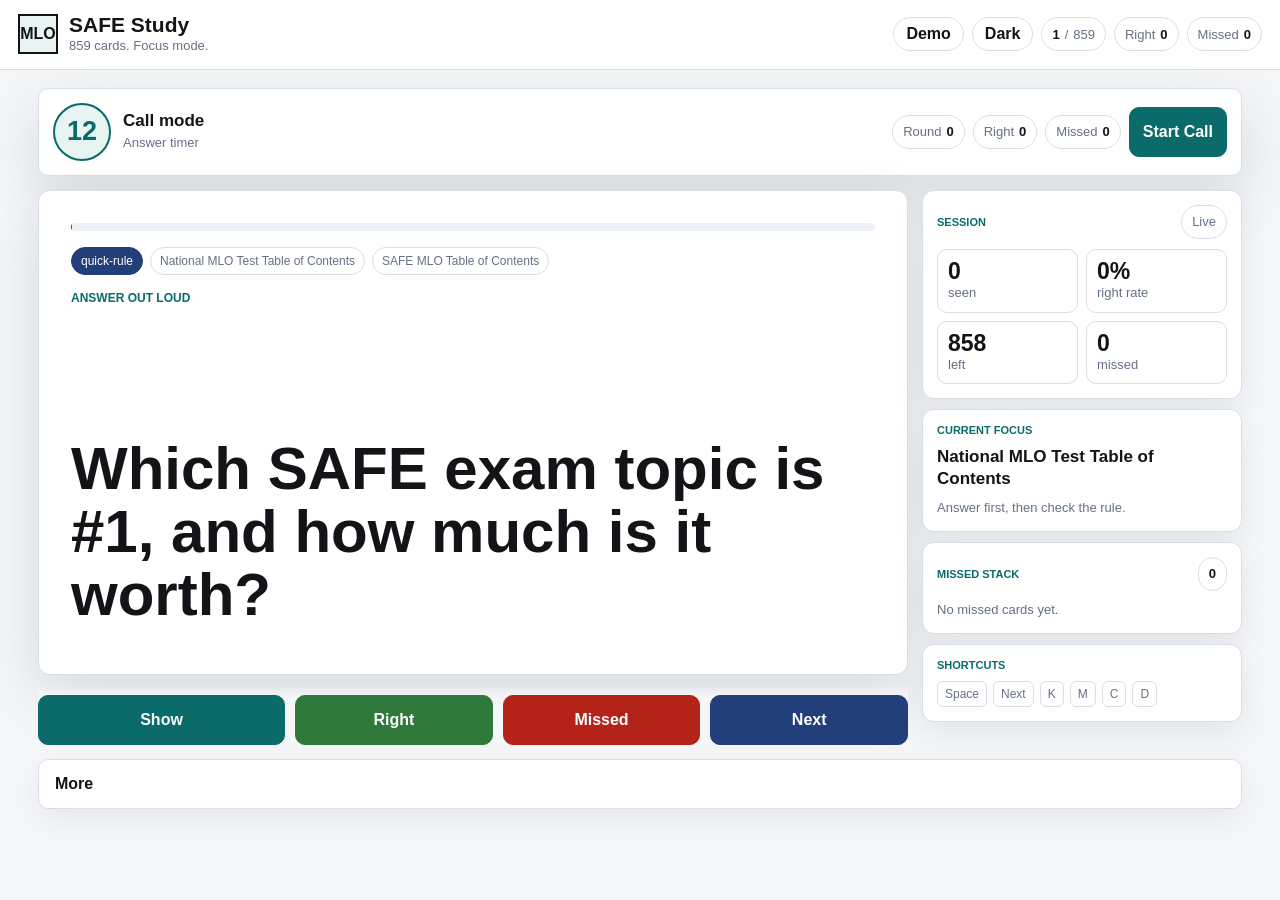
==== commit 5d0e58f9: "Fix generic card fronts" ====
--- a/index.html
+++ b/index.html
@@ -250,7 +250,7 @@
     </section>
   </div>
 </div>
-<script id="deck-data" type="application/json">[{"id":"quick-rule-0001","kind":"quick-rule","category":"National MLO Test Table of Contents","source":"SAFE MLO Table of Contents","front":"National MLO Test Table of Contents: 1","back":"Topic: Federal Mortgage-Related Laws | Exam Weight: 24%","options":[],"answer":"","tags":["general"]},{"id":"quick-rule-0002","kind":"quick-rule","category":"National MLO Test Table of Contents","source":"SAFE MLO Table of Contents","front":"National MLO Test Table of Contents: 2","back":"Topic: Uniform State Content | Exam Weight: 11%","options":[],"answer":"","tags":["general"]},{"id":"quick-rule-0003","kind":"quick-rule","category":"National MLO Test Table of Contents","source":"SAFE MLO Table of Contents","front":"National MLO Test Table of Contents: 3","back":"Topic: General Mortgage Knowledge | Exam Weight: 20%","options":[],"answer":"","tags":["general"]},{"id":"quick-rule-0004","kind":"quick-rule","category":"National MLO Test Table of Contents","source":"SAFE MLO Table of Contents","front":"National MLO Test Table of Contents: 4","back":"Topic: Mortgage Loan Origination Activities | Exam Weight: 27%","options":[],"answer":"","tags":["general"]},{"id":"quick-rule-0005","kind":"quick-rule","category":"National MLO Test Table of Contents","source":"SAFE MLO Table of Contents","front":"National MLO Test Table of Contents: 5","back":"Topic: Ethics | Exam Weight: 18%","options":[],"answer":"","tags":["ethics-fraud"]},{"id":"outline-0006","kind":"outline","category":"National MLO Test Table of Contents","source":"SAFE MLO Table of Contents","front":"What does National MLO Test Table of Contents cover","back":"The National Mortgage Loan Originator / SAFE MLO Test is structured around 120 multiple-choice questions, with 115 scored and 5 unscored, across five major areas.","options":[],"answer":"","tags":["safe-nmls"]},{"id":"outline-0007","kind":"outline","category":"1.1 RESPA — Regulation X","source":"SAFE MLO Table of Contents","front":"What does 1.1 RESPA — Regulation X cover","back":"Real Estate Settlement Procedures Act, settlement services, escrow statements, foreclosure process, borrower application information, and prohibited practices.","options":[],"answer":"","tags":["respa"]},{"id":"outline-0008","kind":"outline","category":"1.2 ECOA — Regulation B","source":"SAFE MLO Table of Contents","front":"What does 1.2 ECOA — Regulation B cover","back":"Equal Credit Opportunity Act, discrimination rules, adverse action notices, co-signer rules, acceptable income, borrower notification timing, and creditworthiness factors.","options":[],"answer":"","tags":["ecoa"]},{"id":"outline-0009","kind":"outline","category":"1.3 TILA — Regulation Z","source":"SAFE MLO Table of Contents","front":"What does 1.3 TILA — Regulation Z cover","back":"Truth in Lending Act, APR, finance charge, right of rescission, HOEPA high-cost loans, higher-priced mortgage loans, and MLO compensation rules.","options":[],"answer":"","tags":["tila"]},{"id":"outline-0010","kind":"outline","category":"1.4 TRID / Know Before You Owe","source":"SAFE MLO Table of Contents","front":"What does 1.4 TRID / Know Before You Owe cover","back":"Loan Estimate, Closing Disclosure, disclosure timing, changed circumstances, consumer information requests, escrow statements, and rescission.","options":[],"answer":"","tags":["trid","respa","tila"]},{"id":"outline-0011","kind":"outline","category":"1.5 Other Federal Laws","source":"SAFE MLO Table of Contents","front":"What does 1.5 Other Federal Laws cover","back":"HMDA, FCRA, FACTA, Red Flags Rule, BSA/AML, GLBA, Do-Not-Call, Regulation N advertising rules, E-Sign Act, USA PATRIOT Act, PMI cancellation, and Dodd-Frank.","options":[],"answer":"","tags":["ethics-fraud","privacy-credit","pmi"]},{"id":"outline-0012","kind":"outline","category":"1.6 Regulatory Authorities","source":"SAFE MLO Table of Contents","front":"What does 1.6 Regulatory Authorities cover","back":"CFPB, HUD, and federal oversight responsibilities.","options":[],"answer":"","tags":["general"]},{"id":"outline-0013","kind":"outline","category":"2.1 SAFE Act","source":"SAFE MLO Table of Contents","front":"What does 2.1 SAFE Act cover","back":"Purpose, scope, public records, licensing standards, and the NMLS system.","options":[],"answer":"","tags":["safe-nmls"]},{"id":"outline-0014","kind":"outline","category":"2.2 State Mortgage Regulatory Agencies","source":"SAFE MLO Table of Contents","front":"What does 2.2 State Mortgage Regulatory Agencies cover","back":"Regulator authority, examinations, NMLS identifiers, and state oversight.","options":[],"answer":"","tags":["safe-nmls"]},{"id":"outline-0015","kind":"outline","category":"2.3 License Law and Regulation","source":"SAFE MLO Table of Contents","front":"What does 2.3 License Law and Regulation cover","back":"Who must be licensed, MLO activities, processor/underwriter limits, depository exemptions, background checks, felonies, sponsorship, license denial, renewals, continuing education, and temporary authority.","options":[],"answer":"","tags":["safe-nmls"]},{"id":"outline-0016","kind":"outline","category":"2.4 Compliance","source":"SAFE MLO Table of Contents","front":"What does 2.4 Compliance cover","back":"Books and records, prohibited acts, complaint investigations, record retention, advertising requirements, assumable loans, penalties, and general origination scenarios.","options":[],"answer":"","tags":["ethics-fraud"]},{"id":"outline-0017","kind":"outline","category":"3.1 Qualified and Non-Qualified Mortgage Programs","source":"SAFE MLO Table of Contents","front":"What does 3.1 Qualified and Non-Qualified Mortgage Programs cover","back":"Qualified mortgages, conventional conforming loans, FHA, VA, USDA, jumbo loans, Alt-A, subprime, nontraditional mortgage risk, and non-QM loans.","options":[],"answer":"","tags":["products"]},{"id":"outline-0018","kind":"outline","category":"3.2 Mortgage Loan Products","source":"SAFE MLO Table of Contents","front":"What does 3.2 Mortgage Loan Products cover","back":"Fixed-rate mortgages, ARMs, purchase-money seconds, balloon loans, reverse mortgages, HELOCs, construction loans, and interest-only mortgages.","options":[],"answer":"","tags":["products"]},{"id":"outline-0019","kind":"outline","category":"3.3 Mortgage Industry Terms","source":"SAFE MLO Table of Contents","front":"What does 3.3 Mortgage Industry Terms cover","back":"Lien, escrow, subordinate loans, tolerances, rate locks, table funding, lender credits, discount points, 2-1 buydowns, LTV, finance charges, accrued interest, primary market, secondary market, APR, and assumable loans.","options":[],"answer":"","tags":["trid","tila","math"]},{"id":"outline-0020","kind":"outline","category":"4.1 Loan Inquiry and Application Process","source":"SAFE MLO Table of Contents","front":"What does 4.1 Loan Inquiry and Application Process cover","back":"Required disclosures, accepting applications, negotiating terms, collecting borrower information, permissible questions, gift donors, and product suitability.","options":[],"answer":"","tags":["general"]},{"id":"outline-0021","kind":"outline","category":"4.2 Verification","source":"SAFE MLO Table of Contents","front":"What does 4.2 Verification cover","back":"Authorization forms, asset verification, employment verification, borrower documentation, and application accuracy.","options":[],"answer":"","tags":["general"]},{"id":"outline-0022","kind":"outline","category":"4.3 Tolerances and Disclosure Timing","source":"SAFE MLO Table of Contents","front":"What does 4.3 Tolerances and Disclosure Timing cover","back":"Zero-tolerance fees, 10% tolerance fees, revised Loan Estimates, early disclosures, affiliated business arrangements, expiration rules, and tolerance cures.","options":[],"answer":"","tags":["trid"]},{"id":"outline-0023","kind":"outline","category":"4.4 Closing Disclosure and Counseling","source":"SAFE MLO Table of Contents","front":"What does 4.4 Closing Disclosure and Counseling cover","back":"Closing Disclosure rules, timing, homeownership counseling disclosure, and borrower delivery requirements.","options":[],"answer":"","tags":["trid"]},{"id":"outline-0024","kind":"outline","category":"4.5 Processing and Underwriting","source":"SAFE MLO Table of Contents","front":"What does 4.5 Processing and Underwriting cover","back":"Borrower assets, liabilities, income, credit reports, DTI, LTV, ability-to-repay, appraisals, title reports, and insurance.","options":[],"answer":"","tags":["math","privacy-credit"]},{"id":"outline-0025","kind":"outline","category":"4.6 Closing","source":"SAFE MLO Table of Contents","front":"What does 4.6 Closing cover","back":"Title insurance, settlement agents, signatures, power of attorney, closing documents, fees, prepaids, escrow expenses, funding, and rescission periods.","options":[],"answer":"","tags":["respa","tila"]},{"id":"outline-0026","kind":"outline","category":"4.7 Financial Calculations","source":"SAFE MLO Table of Contents","front":"What does 4.7 Financial Calculations cover","back":"Periodic interest, monthly payments, down payments, closing costs, prepaid expenses, and ARM rate/payment adjustments.","options":[],"answer":"","tags":["math","products"]},{"id":"outline-0027","kind":"outline","category":"5.1 Prohibited Acts","source":"SAFE MLO Table of Contents","front":"What does 5.1 Prohibited Acts cover","back":"Redlining, kickbacks, RESPA violations, improper compensation, and prohibited MLO duties.","options":[],"answer":"","tags":["respa","ethics-fraud"]},{"id":"outline-0028","kind":"outline","category":"5.2 Fair Lending","source":"SAFE MLO Table of Contents","front":"What does 5.2 Fair Lending cover","back":"Discrimination, coercion, referral disclosures, appraiser conflicts, and borrower fairness.","options":[],"answer":"","tags":["ecoa","ethics-fraud"]},{"id":"outline-0029","kind":"outline","category":"5.3 Fraud Detection","source":"SAFE MLO Table of Contents","front":"What does 5.3 Fraud Detection cover","back":"Income fraud, asset fraud, employment fraud, occupancy fraud, sales contract red flags, application red flags, and suspicious bank activity.","options":[],"answer":"","tags":["ethics-fraud","privacy-credit"]},{"id":"outline-0030","kind":"outline","category":"5.4 Advertising Ethics","source":"SAFE MLO Table of Contents","front":"What does 5.4 Advertising Ethics cover","back":"Misleading claims, due diligence, unfair/deceptive/abusive acts, and federal advertising rules.","options":[],"answer":"","tags":["ethics-fraud"]},{"id":"outline-0031","kind":"outline","category":"5.5 Predatory Lending and Steering","source":"SAFE MLO Table of Contents","front":"What does 5.5 Predatory Lending and Steering cover","back":"Loan flipping, steering borrowers into harmful products, abusive terms, and suitability concerns.","options":[],"answer":"","tags":["products","ethics-fraud"]},{"id":"outline-0032","kind":"outline","category":"5.6 Borrower Relationship Ethics","source":"SAFE MLO Table of Contents","front":"What does 5.6 Borrower Relationship Ethics cover","back":"Handling personal information, cybersecurity, conflicts of interest, credit report requests, unexplained deposits, multiple applications, appraiser communication, and truthful marketing.","options":[],"answer":"","tags":["ethics-fraud","privacy-credit"]},{"id":"outline-0033","kind":"outline","category":"5.7 Company Compliance and Complaints","source":"SAFE MLO Table of Contents","front":"What does 5.7 Company Compliance and Complaints cover","back":"Borrower complaints, discovery of material information, employer-supplied information, fee changes, referral fees, and fee splitting.","options":[],"answer":"","tags":["respa"]},{"id":"study-step-0034","kind":"study-step","category":"Highest-Value Study Order","source":"SAFE MLO Table of Contents","front":"Highest-Value Study Order: step 1","back":"Mortgage Loan Origination Activities — 27%","options":[],"answer":"","tags":["products"]},{"id":"study-step-0035","kind":"study-step","category":"Highest-Value Study Order","source":"SAFE MLO Table of Contents","front":"Highest-Value Study Order: step 2","back":"Federal Mortgage-Related Laws — 24%","options":[],"answer":"","tags":["products"]},{"id":"study-step-0036","kind":"study-step","category":"Highest-Value Study Order","source":"SAFE MLO Table of Contents","front":"Highest-Value Study Order: step 3","back":"General Mortgage Knowledge — 20%","options":[],"answer":"","tags":["products"]},{"id":"outline-0037","kind":"outline","category":"Highest-Value Study Order","source":"SAFE MLO Table of Contents","front":"What does Highest-Value Study Order cover","back":"These three areas make up 71% of the exam.","options":[],"answer":"","tags":["products"]},{"id":"study-step-0038","kind":"study-step","category":"SAFE MLO Study System — Start Here","source":"README START HERE","front":"SAFE MLO Study System — Start Here: step 1","back":"00_SAFE_MLO_Table_of_Contents.md","options":[],"answer":"","tags":["safe-nmls"]},{"id":"study-step-0039","kind":"study-step","category":"SAFE MLO Study System — Start Here","source":"README START HERE","front":"SAFE MLO Study System — Start Here: step 2","back":"01_Flashcards_Mortgage_Loan_Origination_Activities.md","options":[],"answer":"","tags":["safe-nmls"]},{"id":"study-step-0040","kind":"study-step","category":"SAFE MLO Study System — Start Here","source":"README START HERE","front":"SAFE MLO Study System — Start Here: step 3","back":"02_Flashcards_Federal_Mortgage_Related_Laws.md","options":[],"answer":"","tags":["safe-nmls"]},{"id":"study-step-0041","kind":"study-step","category":"SAFE MLO Study System — Start Here","source":"README START HERE","front":"SAFE MLO Study System — Start Here: step 4","back":"03_Flashcards_General_Mortgage_Knowledge.md","options":[],"answer":"","tags":["safe-nmls"]},{"id":"study-step-0042","kind":"study-step","category":"SAFE MLO Study System — Start Here","source":"README START HERE","front":"SAFE MLO Study System — Start Here: step 5","back":"04_Flashcards_Ethics.md","options":[],"answer":"","tags":["safe-nmls","ethics-fraud"]},{"id":"study-step-0043","kind":"study-step","category":"SAFE MLO Study System — Start Here","source":"README START HERE","front":"SAFE MLO Study System — Start Here: step 6","back":"05_Flashcards_Uniform_State_Content.md","options":[],"answer":"","tags":["safe-nmls"]},{"id":"study-step-0044","kind":"study-step","category":"SAFE MLO Study System — Start Here","source":"README START HERE","front":"SAFE MLO Study System — Start Here: step 7","back":"06_Final_Cram_Deck.md","options":[],"answer":"","tags":["safe-nmls"]},{"id":"study-step-0045","kind":"study-step","category":"SAFE MLO Study System — Start Here","source":"README START HERE","front":"SAFE MLO Study System — Start Here: step 8","back":"07_Practice_Test_Set_1_40_Questions.md","options":[],"answer":"","tags":["safe-nmls"]},{"id":"study-step-0046","kind":"study-step","category":"SAFE MLO Study System — Start Here","source":"README START HERE","front":"SAFE MLO Study System — Start Here: step 9","back":"08_Practice_Test_Set_2_50_Scenario_Questions.md","options":[],"answer":"","tags":["safe-nmls"]},{"id":"study-step-0047","kind":"study-step","category":"SAFE MLO Study System — Start Here","source":"README START HERE","front":"SAFE MLO Study System — Start Here: step 10","back":"09_Wrong_Answer_Trap_Deck.md","options":[],"answer":"","tags":["safe-nmls"]},{"id":"study-step-0048","kind":"study-step","category":"SAFE MLO Study System — Start Here","source":"README START HERE","front":"SAFE MLO Study System — Start Here: step 11","back":"10_Final_Exam_Simulator_100_Questions.md","options":[],"answer":"","tags":["safe-nmls"]},{"id":"study-step-0049","kind":"study-step","category":"SAFE MLO Study System — Start Here","source":"README START HERE","front":"SAFE MLO Study System — Start Here: step 12","back":"11_Missed_Question_Review_System.md","options":[],"answer":"","tags":["safe-nmls"]},{"id":"study-step-0050","kind":"study-step","category":"SAFE MLO Study System — Start Here","source":"README START HERE","front":"SAFE MLO Study System — Start Here: what should you remember","back":"First pass: read all flashcard files.","options":[],"answer":"","tags":["safe-nmls"]},{"id":"study-step-0051","kind":"study-step","category":"SAFE MLO Study System — Start Here","source":"README START HERE","front":"SAFE MLO Study System — Start Here: what should you remember","back":"Second pass: drill only Q/A lines.","options":[],"answer":"","tags":["safe-nmls"]},{"id":"study-step-0052","kind":"study-step","category":"SAFE MLO Study System — Start Here","source":"README START HERE","front":"SAFE MLO Study System — Start Here: what should you remember","back":"Third pass: take practice tests without checking answers.","options":[],"answer":"","tags":["safe-nmls"]},{"id":"study-step-0053","kind":"study-step","category":"SAFE MLO Study System — Start Here","source":"README START HERE","front":"SAFE MLO Study System — Start Here: what should you remember","back":"Fourth pass: use the missed-question system to turn misses into flashcards.","options":[],"answer":"","tags":["safe-nmls"]},{"id":"study-step-0054","kind":"study-step","category":"SAFE MLO Study System — Start Here","source":"README START HERE","front":"SAFE MLO Study System — Start Here: what should you remember","back":"Final day: cram 06_Final_Cram_Deck.md and 09_Wrong_Answer_Trap_Deck.md.","options":[],"answer":"","tags":["safe-nmls"]},{"id":"flashcard-0055","kind":"flashcard","category":"Application and Disclosure Timing","source":"Flashcards Mortgage Loan Origination Activities","front":"What is considered a mortgage loan application under TRID","back":"Six pieces of information: borrower name, income, Social Security number to obtain credit, property address, estimated property value, and mortgage loan amount sought.","options":[],"answer":"","tags":["trid","products"]},{"id":"flashcard-0056","kind":"flashcard","category":"Application and Disclosure Timing","source":"Flashcards Mortgage Loan Origination Activities","front":"Once the six application items are received, when must the Loan Estimate be delivered or mailed","back":"Within 3 business days.","options":[],"answer":"","tags":["trid"]},{"id":"flashcard-0057","kind":"flashcard","category":"Application and Disclosure Timing","source":"Flashcards Mortgage Loan Origination Activities","front":"Can an MLO require supporting documents before issuing a Loan Estimate","back":"No. The lender cannot require verification documents before providing the Loan Estimate.","options":[],"answer":"","tags":["trid"]},{"id":"flashcard-0058","kind":"flashcard","category":"Application and Disclosure Timing","source":"Flashcards Mortgage Loan Origination Activities","front":"When must the Closing Disclosure generally be received before closing","back":"At least 3 business days before consummation.","options":[],"answer":"","tags":["trid"]},{"id":"flashcard-0059","kind":"flashcard","category":"Application and Disclosure Timing","source":"Flashcards Mortgage Loan Origination Activities","front":"What changes trigger a new 3-business-day waiting period after a corrected Closing Disclosure","back":"APR becomes inaccurate, loan product changes, or a prepayment penalty is added.","options":[],"answer":"","tags":["trid","tila"]},{"id":"flashcard-0060","kind":"flashcard","category":"Application and Disclosure Timing","source":"Flashcards Mortgage Loan Origination Activities","front":"What is a zero-tolerance fee","back":"A fee that generally cannot increase from the Loan Estimate to Closing Disclosure unless there is a valid changed circumstance.","options":[],"answer":"","tags":["trid","products"]},{"id":"flashcard-0061","kind":"flashcard","category":"Application and Disclosure Timing","source":"Flashcards Mortgage Loan Origination Activities","front":"Give examples of zero-tolerance fees.","back":"Lender fees, mortgage broker fees, transfer taxes, and fees paid to an affiliate or required provider when the borrower cannot shop.","options":[],"answer":"","tags":["trid"]},{"id":"flashcard-0062","kind":"flashcard","category":"Application and Disclosure Timing","source":"Flashcards Mortgage Loan Origination Activities","front":"What is the 10% cumulative tolerance category","back":"Certain third-party services where the borrower may shop but chooses a provider on the lender’s written list.","options":[],"answer":"","tags":["trid"]},{"id":"flashcard-0063","kind":"flashcard","category":"Application and Disclosure Timing","source":"Flashcards Mortgage Loan Origination Activities","front":"What fees may change without tolerance limits","back":"Prepaid interest, property insurance premiums, escrow amounts, services the borrower selects independently, and optional services.","options":[],"answer":"","tags":["trid"]},{"id":"flashcard-0064","kind":"flashcard","category":"Application and Disclosure Timing","source":"Flashcards Mortgage Loan Origination Activities","front":"What is a changed circumstance","back":"A valid event that affects settlement charges, borrower eligibility, or loan terms, such as new information or changed borrower/property facts.","options":[],"answer":"","tags":["trid","respa","products"]},{"id":"flashcard-0065","kind":"flashcard","category":"Application and Disclosure Timing","source":"Flashcards Mortgage Loan Origination Activities","front":"When must a revised Loan Estimate be issued after a changed circumstance","back":"Within 3 business days of receiving information sufficient to establish the changed circumstance.","options":[],"answer":"","tags":["trid"]},{"id":"flashcard-0066","kind":"flashcard","category":"Application and Disclosure Timing","source":"Flashcards Mortgage Loan Origination Activities","front":"Can a revised Loan Estimate be given after the Closing Disclosure","back":"Generally no. Once the Closing Disclosure is issued, corrections are handled through the Closing Disclosure.","options":[],"answer":"","tags":["trid"]},{"id":"flashcard-0067","kind":"flashcard","category":"Application and Disclosure Timing","source":"Flashcards Mortgage Loan Origination Activities","front":"What is consummation","back":"The point when the borrower becomes legally obligated on the loan.","options":[],"answer":"","tags":["trid"]},{"id":"flashcard-0068","kind":"flashcard","category":"Application and Disclosure Timing","source":"Flashcards Mortgage Loan Origination Activities","front":"Is consummation always the same as closing or settlement","back":"Not always. It depends on state law and when the borrower becomes legally obligated.","options":[],"answer":"","tags":["trid","respa"]},{"id":"flashcard-0069","kind":"flashcard","category":"ATR / Underwriting / Verification","source":"Flashcards Mortgage Loan Origination Activities","front":"What does ATR stand for","back":"Ability to Repay.","options":[],"answer":"","tags":["general"]},{"id":"flashcard-0070","kind":"flashcard","category":"ATR / Underwriting / Verification","source":"Flashcards Mortgage Loan Origination Activities","front":"What must a lender determine under ATR","back":"That the borrower has a reasonable ability to repay the loan according to its terms.","options":[],"answer":"","tags":["general"]},{"id":"flashcard-0071","kind":"flashcard","category":"ATR / Underwriting / Verification","source":"Flashcards Mortgage Loan Origination Activities","front":"What are common ATR factors","back":"Income/assets, employment, monthly payment, simultaneous loans, mortgage-related obligations, debts, DTI/residual income, and credit history.","options":[],"answer":"","tags":["math"]},{"id":"flashcard-0072","kind":"flashcard","category":"ATR / Underwriting / Verification","source":"Flashcards Mortgage Loan Origination Activities","front":"What is DTI","back":"Debt-to-income ratio, comparing monthly debt obligations to gross monthly income.","options":[],"answer":"","tags":["math"]},{"id":"flashcard-0073","kind":"flashcard","category":"ATR / Underwriting / Verification","source":"Flashcards Mortgage Loan Origination Activities","front":"What is LTV","back":"Loan-to-value ratio, comparing the loan amount to the property value or purchase price.","options":[],"answer":"","tags":["math","products"]},{"id":"flashcard-0074","kind":"flashcard","category":"ATR / Underwriting / Verification","source":"Flashcards Mortgage Loan Origination Activities","front":"What is CLTV","back":"Combined loan-to-value, including multiple liens on the property.","options":[],"answer":"","tags":["math","products"]},{"id":"flashcard-0075","kind":"flashcard","category":"ATR / Underwriting / Verification","source":"Flashcards Mortgage Loan Origination Activities","front":"What is a gift letter used for","back":"To document that funds given to the borrower are a true gift and do not need to be repaid.","options":[],"answer":"","tags":["general"]},{"id":"flashcard-0076","kind":"flashcard","category":"ATR / Underwriting / Verification","source":"Flashcards Mortgage Loan Origination Activities","front":"Why are unexplained deposits a red flag","back":"They may indicate undisclosed debt, borrowed funds, fraud, or money laundering risk.","options":[],"answer":"","tags":["ethics-fraud"]},{"id":"flashcard-0077","kind":"flashcard","category":"ATR / Underwriting / Verification","source":"Flashcards Mortgage Loan Origination Activities","front":"What is the MLO’s duty when discovering inaccurate borrower information","back":"Correct it and disclose accurate information. Never ignore or submit false information.","options":[],"answer":"","tags":["general"]},{"id":"flashcard-0078","kind":"flashcard","category":"ATR / Underwriting / Verification","source":"Flashcards Mortgage Loan Origination Activities","front":"Can an MLO tell a borrower to leave debts off an application","back":"No. That is fraud.","options":[],"answer":"","tags":["ethics-fraud"]},{"id":"flashcard-0079","kind":"flashcard","category":"ATR / Underwriting / Verification","source":"Flashcards Mortgage Loan Origination Activities","front":"Can an MLO suggest a borrower claim owner occupancy if they intend to rent the property","back":"No. That is occupancy fraud.","options":[],"answer":"","tags":["ethics-fraud"]},{"id":"flashcard-0080","kind":"flashcard","category":"Closing and Settlement","source":"Flashcards Mortgage Loan Origination Activities","front":"What is a rate lock","back":"A lender agreement to hold a specific interest rate for a defined period.","options":[],"answer":"","tags":["respa"]},{"id":"flashcard-0081","kind":"flashcard","category":"Closing and Settlement","source":"Flashcards Mortgage Loan Origination Activities","front":"What is a lock-in agreement","back":"Written confirmation of locked rate terms, expiration, and related conditions.","options":[],"answer":"","tags":["respa"]},{"id":"flashcard-0082","kind":"flashcard","category":"Closing and Settlement","source":"Flashcards Mortgage Loan Origination Activities","front":"What is title insurance","back":"Insurance protecting against covered defects in title ownership.","options":[],"answer":"","tags":["respa"]},{"id":"flashcard-0083","kind":"flashcard","category":"Closing and Settlement","source":"Flashcards Mortgage Loan Origination Activities","front":"What is hazard insurance","back":"Property insurance protecting against physical damage to the home.","options":[],"answer":"","tags":["respa"]},{"id":"flashcard-0084","kind":"flashcard","category":"Closing and Settlement","source":"Flashcards Mortgage Loan Origination Activities","front":"What is escrow","back":"Funds collected and held to pay future obligations such as taxes and insurance.","options":[],"answer":"","tags":["respa"]},{"id":"flashcard-0085","kind":"flashcard","category":"RESPA / Regulation X","source":"Flashcards Federal Mortgage Related Laws","front":"What does RESPA stand for","back":"Real Estate Settlement Procedures Act.","options":[],"answer":"","tags":["respa"]},{"id":"flashcard-0086","kind":"flashcard","category":"RESPA / Regulation X","source":"Flashcards Federal Mortgage Related Laws","front":"What regulation implements RESPA","back":"Regulation X.","options":[],"answer":"","tags":["respa"]},{"id":"flashcard-0087","kind":"flashcard","category":"RESPA / Regulation X","source":"Flashcards Federal Mortgage Related Laws","front":"What is the main purpose of RESPA","back":"To protect consumers from abusive settlement practices and require clear disclosures about settlement costs.","options":[],"answer":"","tags":["respa"]},{"id":"flashcard-0088","kind":"flashcard","category":"RESPA / Regulation X","source":"Flashcards Federal Mortgage Related Laws","front":"What types of loans does RESPA generally cover","back":"Federally related mortgage loans secured by residential real estate.","options":[],"answer":"","tags":["respa"]},{"id":"flashcard-0089","kind":"flashcard","category":"RESPA / Regulation X","source":"Flashcards Federal Mortgage Related Laws","front":"What is a settlement service","back":"A service connected to a real estate settlement, such as title work, appraisal, credit report, loan origination, closing, or escrow services.","options":[],"answer":"","tags":["respa","privacy-credit"]},{"id":"flashcard-0090","kind":"flashcard","category":"RESPA / Regulation X","source":"Flashcards Federal Mortgage Related Laws","front":"What does RESPA Section 8 prohibit","back":"Kickbacks, referral fees, and unearned fees connected to settlement services.","options":[],"answer":"","tags":["respa"]},{"id":"flashcard-0091","kind":"flashcard","category":"RESPA / Regulation X","source":"Flashcards Federal Mortgage Related Laws","front":"Can an MLO receive money for referring a borrower to a title company","back":"No. That is a prohibited referral fee under RESPA.","options":[],"answer":"","tags":["respa"]},{"id":"flashcard-0092","kind":"flashcard","category":"RESPA / Regulation X","source":"Flashcards Federal Mortgage Related Laws","front":"What is an Affiliated Business Arrangement","back":"A situation where a person in a position to refer settlement business has an ownership or financial interest in the company receiving the referral.","options":[],"answer":"","tags":["respa"]},{"id":"flashcard-0093","kind":"flashcard","category":"RESPA / Regulation X","source":"Flashcards Federal Mortgage Related Laws","front":"Is an affiliated business arrangement automatically illegal","back":"No, but it must be properly disclosed and the borrower generally cannot be required to use the affiliate.","options":[],"answer":"","tags":["respa"]},{"id":"flashcard-0094","kind":"flashcard","category":"RESPA / Regulation X","source":"Flashcards Federal Mortgage Related Laws","front":"What disclosure is required for an affiliated business arrangement","back":"The Affiliated Business Arrangement Disclosure.","options":[],"answer":"","tags":["respa"]},{"id":"flashcard-0095","kind":"flashcard","category":"RESPA / Regulation X","source":"Flashcards Federal Mortgage Related Laws","front":"When must an initial escrow statement generally be provided","back":"At settlement or within 45 days after settlement.","options":[],"answer":"","tags":["respa"]},{"id":"flashcard-0096","kind":"flashcard","category":"RESPA / Regulation X","source":"Flashcards Federal Mortgage Related Laws","front":"How often must an annual escrow statement be provided","back":"Once per year.","options":[],"answer":"","tags":["respa"]},{"id":"flashcard-0097","kind":"flashcard","category":"ECOA / Regulation B","source":"Flashcards Federal Mortgage Related Laws","front":"What does ECOA stand for","back":"Equal Credit Opportunity Act.","options":[],"answer":"","tags":["ecoa"]},{"id":"flashcard-0098","kind":"flashcard","category":"ECOA / Regulation B","source":"Flashcards Federal Mortgage Related Laws","front":"What regulation implements ECOA","back":"Regulation B.","options":[],"answer":"","tags":["ecoa"]},{"id":"flashcard-0099","kind":"flashcard","category":"ECOA / Regulation B","source":"Flashcards Federal Mortgage Related Laws","front":"What is the main purpose of ECOA","back":"To prevent discrimination in credit transactions.","options":[],"answer":"","tags":["ecoa"]},{"id":"flashcard-0100","kind":"flashcard","category":"ECOA / Regulation B","source":"Flashcards Federal Mortgage Related Laws","front":"What protected classes are covered under ECOA","back":"Race, color, religion, national origin, sex, marital status, age, receipt of public assistance, and exercising rights under consumer credit laws.","options":[],"answer":"","tags":["ecoa"]},{"id":"flashcard-0101","kind":"flashcard","category":"ECOA / Regulation B","source":"Flashcards Federal Mortgage Related Laws","front":"Can a lender ask about childbearing plans","back":"No. Questions about plans to have children are prohibited.","options":[],"answer":"","tags":["ecoa"]},{"id":"flashcard-0102","kind":"flashcard","category":"ECOA / Regulation B","source":"Flashcards Federal Mortgage Related Laws","front":"Can income from public assistance be considered","back":"Yes. A lender cannot discriminate because income comes from public assistance.","options":[],"answer":"","tags":["ecoa"]},{"id":"flashcard-0103","kind":"flashcard","category":"ECOA / Regulation B","source":"Flashcards Federal Mortgage Related Laws","front":"What is adverse action","back":"A denial, termination, unfavorable change, or refusal to grant credit on requested terms.","options":[],"answer":"","tags":["ecoa"]},{"id":"flashcard-0104","kind":"flashcard","category":"ECOA / Regulation B","source":"Flashcards Federal Mortgage Related Laws","front":"When must an adverse action notice generally be provided","back":"Within 30 days after receiving a completed application.","options":[],"answer":"","tags":["ecoa"]},{"id":"flashcard-0105","kind":"flashcard","category":"ECOA / Regulation B","source":"Flashcards Federal Mortgage Related Laws","front":"Can an MLO discourage someone from applying because of race, age, marital status, or public assistance income","back":"No. That is prohibited discrimination.","options":[],"answer":"","tags":["ecoa"]},{"id":"flashcard-0106","kind":"flashcard","category":"ECOA / Regulation B","source":"Flashcards Federal Mortgage Related Laws","front":"What is a spousal signature violation","back":"Requiring a spouse to sign loan documents when the spouse is not needed to qualify or secure the loan.","options":[],"answer":"","tags":["ecoa"]},{"id":"flashcard-0107","kind":"flashcard","category":"TILA / Regulation Z","source":"Flashcards Federal Mortgage Related Laws","front":"What does TILA stand for","back":"Truth in Lending Act.","options":[],"answer":"","tags":["tila"]},{"id":"flashcard-0108","kind":"flashcard","category":"TILA / Regulation Z","source":"Flashcards Federal Mortgage Related Laws","front":"What regulation implements TILA","back":"Regulation Z.","options":[],"answer":"","tags":["tila"]},{"id":"flashcard-0109","kind":"flashcard","category":"TILA / Regulation Z","source":"Flashcards Federal Mortgage Related Laws","front":"What is the main purpose of TILA","back":"To promote informed use of credit by requiring clear disclosure of credit terms and costs.","options":[],"answer":"","tags":["tila"]},{"id":"flashcard-0110","kind":"flashcard","category":"TILA / Regulation Z","source":"Flashcards Federal Mortgage Related Laws","front":"What is APR","back":"Annual Percentage Rate, the cost of credit expressed as a yearly rate.","options":[],"answer":"","tags":["tila"]},{"id":"flashcard-0111","kind":"flashcard","category":"TILA / Regulation Z","source":"Flashcards Federal Mortgage Related Laws","front":"Is APR always the same as the interest rate","back":"No. APR includes certain finance charges and may be higher than the note rate.","options":[],"answer":"","tags":["tila"]},{"id":"flashcard-0112","kind":"flashcard","category":"TILA / Regulation Z","source":"Flashcards Federal Mortgage Related Laws","front":"What is a finance charge","back":"The cost of consumer credit expressed as a dollar amount.","options":[],"answer":"","tags":["tila"]},{"id":"flashcard-0113","kind":"flashcard","category":"TILA / Regulation Z","source":"Flashcards Federal Mortgage Related Laws","front":"What is the right of rescission","back":"The borrower’s right to cancel certain refinance or home equity transactions within 3 business days.","options":[],"answer":"","tags":["tila"]},{"id":"flashcard-0114","kind":"flashcard","category":"TILA / Regulation Z","source":"Flashcards Federal Mortgage Related Laws","front":"Does the right of rescission apply to purchase-money mortgages","back":"No.","options":[],"answer":"","tags":["tila"]},{"id":"flashcard-0115","kind":"flashcard","category":"TILA / Regulation Z","source":"Flashcards Federal Mortgage Related Laws","front":"What is HOEPA","back":"Home Ownership and Equity Protection Act.","options":[],"answer":"","tags":["tila"]},{"id":"flashcard-0116","kind":"flashcard","category":"TILA / Regulation Z","source":"Flashcards Federal Mortgage Related Laws","front":"What does HOEPA regulate","back":"High-cost mortgage loans.","options":[],"answer":"","tags":["tila"]},{"id":"flashcard-0117","kind":"flashcard","category":"TILA / Regulation Z","source":"Flashcards Federal Mortgage Related Laws","front":"What is a Higher-Priced Mortgage Loan","back":"A loan with an APR above the Average Prime Offer Rate by a specified threshold.","options":[],"answer":"","tags":["tila"]},{"id":"flashcard-0118","kind":"flashcard","category":"TILA / Regulation Z","source":"Flashcards Federal Mortgage Related Laws","front":"Are HPMLs the same as HOEPA high-cost loans","back":"No.","options":[],"answer":"","tags":["tila"]},{"id":"flashcard-0119","kind":"flashcard","category":"TILA / Regulation Z","source":"Flashcards Federal Mortgage Related Laws","front":"What is the MLO compensation rule","back":"MLO compensation cannot be based on loan terms or conditions, except loan amount.","options":[],"answer":"","tags":["tila"]},{"id":"flashcard-0120","kind":"flashcard","category":"TILA / Regulation Z","source":"Flashcards Federal Mortgage Related Laws","front":"Can an MLO be paid more because the borrower accepts a higher interest rate","back":"No.","options":[],"answer":"","tags":["tila"]},{"id":"flashcard-0121","kind":"flashcard","category":"TILA / Regulation Z","source":"Flashcards Federal Mortgage Related Laws","front":"Can dual compensation occur on the same transaction","back":"Generally no. An MLO may not be compensated by both the consumer and another party on the same transaction.","options":[],"answer":"","tags":["tila"]},{"id":"flashcard-0122","kind":"flashcard","category":"TRID / Know Before You Owe","source":"Flashcards Federal Mortgage Related Laws","front":"What does TRID combine","back":"TILA and RESPA mortgage disclosure requirements.","options":[],"answer":"","tags":["trid","respa","tila"]},{"id":"flashcard-0123","kind":"flashcard","category":"TRID / Know Before You Owe","source":"Flashcards Federal Mortgage Related Laws","front":"What two main disclosures does TRID require","back":"Loan Estimate and Closing Disclosure.","options":[],"answer":"","tags":["trid"]},{"id":"flashcard-0124","kind":"flashcard","category":"TRID / Know Before You Owe","source":"Flashcards Federal Mortgage Related Laws","front":"What six items trigger a TRID application","back":"Name, income, Social Security number to obtain credit, property address, estimated property value, and mortgage loan amount sought.","options":[],"answer":"","tags":["trid","products"]},{"id":"flashcard-0125","kind":"flashcard","category":"TRID / Know Before You Owe","source":"Flashcards Federal Mortgage Related Laws","front":"When must the Loan Estimate be delivered or mailed","back":"Within 3 business days after application.","options":[],"answer":"","tags":["trid"]},{"id":"flashcard-0126","kind":"flashcard","category":"TRID / Know Before You Owe","source":"Flashcards Federal Mortgage Related Laws","front":"Can a fee be charged before the borrower receives the Loan Estimate and indicates intent to proceed","back":"Generally no, except a bona fide and reasonable credit report fee.","options":[],"answer":"","tags":["trid","privacy-credit"]},{"id":"flashcard-0127","kind":"flashcard","category":"TRID / Know Before You Owe","source":"Flashcards Federal Mortgage Related Laws","front":"When must the Closing Disclosure be received","back":"At least 3 business days before consummation.","options":[],"answer":"","tags":["trid"]},{"id":"flashcard-0128","kind":"flashcard","category":"TRID / Know Before You Owe","source":"Flashcards Federal Mortgage Related Laws","front":"What changes require a new 3-business-day waiting period after the Closing Disclosure","back":"APR becomes inaccurate, loan product changes, or a prepayment penalty is added.","options":[],"answer":"","tags":["trid","tila"]},{"id":"flashcard-0129","kind":"flashcard","category":"TRID / Know Before You Owe","source":"Flashcards Federal Mortgage Related Laws","front":"What is a tolerance cure","back":"A refund or correction when fees exceed allowed tolerance limits.","options":[],"answer":"","tags":["trid"]},{"id":"flashcard-0130","kind":"flashcard","category":"TRID / Know Before You Owe","source":"Flashcards Federal Mortgage Related Laws","front":"When must a tolerance cure generally be provided","back":"No later than 60 days after consummation.","options":[],"answer":"","tags":["trid"]},{"id":"flashcard-0131","kind":"flashcard","category":"Other Federal Laws","source":"Flashcards Federal Mortgage Related Laws","front":"What does HMDA stand for","back":"Home Mortgage Disclosure Act.","options":[],"answer":"","tags":["general"]},{"id":"flashcard-0132","kind":"flashcard","category":"Other Federal Laws","source":"Flashcards Federal Mortgage Related Laws","front":"What regulation implements HMDA","back":"Regulation C.","options":[],"answer":"","tags":["general"]},{"id":"flashcard-0133","kind":"flashcard","category":"Other Federal Laws","source":"Flashcards Federal Mortgage Related Laws","front":"What is the purpose of HMDA","back":"To collect mortgage lending data to help identify lending patterns and possible discrimination.","options":[],"answer":"","tags":["ecoa"]},{"id":"flashcard-0134","kind":"flashcard","category":"Other Federal Laws","source":"Flashcards Federal Mortgage Related Laws","front":"What does FCRA regulate","back":"Use, accuracy, privacy, and disclosure of consumer credit information.","options":[],"answer":"","tags":["products","privacy-credit"]},{"id":"flashcard-0135","kind":"flashcard","category":"Other Federal Laws","source":"Flashcards Federal Mortgage Related Laws","front":"What is required before pulling a credit report","back":"A permissible purpose and borrower authorization.","options":[],"answer":"","tags":["privacy-credit"]},{"id":"flashcard-0136","kind":"flashcard","category":"Other Federal Laws","source":"Flashcards Federal Mortgage Related Laws","front":"What is the Red Flags Rule","back":"A rule requiring financial institutions and creditors to detect, prevent, and respond to identity theft warning signs.","options":[],"answer":"","tags":["privacy-credit"]},{"id":"flashcard-0137","kind":"flashcard","category":"Other Federal Laws","source":"Flashcards Federal Mortgage Related Laws","front":"What does GLBA protect","back":"Consumer financial privacy and nonpublic personal information.","options":[],"answer":"","tags":["products","privacy-credit"]},{"id":"flashcard-0138","kind":"flashcard","category":"Other Federal Laws","source":"Flashcards Federal Mortgage Related Laws","front":"What is a SAR","back":"Suspicious Activity Report.","options":[],"answer":"","tags":["ethics-fraud"]},{"id":"flashcard-0139","kind":"flashcard","category":"Other Federal Laws","source":"Flashcards Federal Mortgage Related Laws","front":"Should an MLO tell the borrower that a SAR may be filed","back":"No.","options":[],"answer":"","tags":["ethics-fraud"]},{"id":"flashcard-0140","kind":"flashcard","category":"Other Federal Laws","source":"Flashcards Federal Mortgage Related Laws","front":"What is Regulation N","back":"The Mortgage Acts and Practices Advertising Rule.","options":[],"answer":"","tags":["ethics-fraud"]},{"id":"flashcard-0141","kind":"flashcard","category":"Other Federal Laws","source":"Flashcards Federal Mortgage Related Laws","front":"What does Regulation N prohibit","back":"Material misrepresentations in mortgage advertising.","options":[],"answer":"","tags":["ethics-fraud"]},{"id":"flashcard-0142","kind":"flashcard","category":"Other Federal Laws","source":"Flashcards Federal Mortgage Related Laws","front":"What does the E-Sign Act allow","back":"Electronic signatures and electronic records in transactions.","options":[],"answer":"","tags":["general"]},{"id":"flashcard-0143","kind":"flashcard","category":"Other Federal Laws","source":"Flashcards Federal Mortgage Related Laws","front":"What law governs PMI cancellation","back":"Homeowners Protection Act.","options":[],"answer":"","tags":["pmi"]},{"id":"flashcard-0144","kind":"flashcard","category":"Other Federal Laws","source":"Flashcards Federal Mortgage Related Laws","front":"When may a borrower request PMI cancellation","back":"At 80% loan-to-value based on the original value, if other conditions are met.","options":[],"answer":"","tags":["products","pmi"]},{"id":"flashcard-0145","kind":"flashcard","category":"Other Federal Laws","source":"Flashcards Federal Mortgage Related Laws","front":"When must PMI automatically terminate for many loans","back":"At 78% loan-to-value based on the original amortization schedule, if the borrower is current.","options":[],"answer":"","tags":["products","pmi"]},{"id":"quick-rule-0146","kind":"quick-rule","category":"Must-Memorize Federal Law Matchups","source":"Flashcards Federal Mortgage Related Laws","front":"Must-Memorize Federal Law Matchups: RESPA","back":"Regulation: Reg X | Main Idea: Settlement services, escrow, kickbacks","options":[],"answer":"","tags":["respa"]},{"id":"quick-rule-0147","kind":"quick-rule","category":"Must-Memorize Federal Law Matchups","source":"Flashcards Federal Mortgage Related Laws","front":"Must-Memorize Federal Law Matchups: ECOA","back":"Regulation: Reg B | Main Idea: Fair lending / no discrimination","options":[],"answer":"","tags":["ecoa"]},{"id":"quick-rule-0148","kind":"quick-rule","category":"Must-Memorize Federal Law Matchups","source":"Flashcards Federal Mortgage Related Laws","front":"Must-Memorize Federal Law Matchups: TILA","back":"Regulation: Reg Z | Main Idea: APR, finance charge, rescission, compensation","options":[],"answer":"","tags":["tila"]},{"id":"quick-rule-0149","kind":"quick-rule","category":"Must-Memorize Federal Law Matchups","source":"Flashcards Federal Mortgage Related Laws","front":"Must-Memorize Federal Law Matchups: HMDA","back":"Regulation: Reg C | Main Idea: Mortgage lending data","options":[],"answer":"","tags":["general"]},{"id":"quick-rule-0150","kind":"quick-rule","category":"Must-Memorize Federal Law Matchups","source":"Flashcards Federal Mortgage Related Laws","front":"Must-Memorize Federal Law Matchups: FCRA","back":"Regulation: — | Main Idea: Credit reports","options":[],"answer":"","tags":["privacy-credit"]},{"id":"quick-rule-0151","kind":"quick-rule","category":"Must-Memorize Federal Law Matchups","source":"Flashcards Federal Mortgage Related Laws","front":"Must-Memorize Federal Law Matchups: GLBA","back":"Regulation: — | Main Idea: Privacy / borrower information","options":[],"answer":"","tags":["products","privacy-credit"]},{"id":"quick-rule-0152","kind":"quick-rule","category":"Must-Memorize Federal Law Matchups","source":"Flashcards Federal Mortgage Related Laws","front":"Must-Memorize Federal Law Matchups: FACTA","back":"Regulation: — | Main Idea: Identity theft / credit accuracy","options":[],"answer":"","tags":["general"]},{"id":"quick-rule-0153","kind":"quick-rule","category":"Must-Memorize Federal Law Matchups","source":"Flashcards Federal Mortgage Related Laws","front":"Must-Memorize Federal Law Matchups: BSA/AML","back":"Regulation: — | Main Idea: Money laundering prevention","options":[],"answer":"","tags":["general"]},{"id":"quick-rule-0154","kind":"quick-rule","category":"Must-Memorize Federal Law Matchups","source":"Flashcards Federal Mortgage Related Laws","front":"Must-Memorize Federal Law Matchups: Regulation N","back":"Regulation: — | Main Idea: Mortgage advertising","options":[],"answer":"","tags":["ethics-fraud"]},{"id":"quick-rule-0155","kind":"quick-rule","category":"Must-Memorize Federal Law Matchups","source":"Flashcards Federal Mortgage Related Laws","front":"Must-Memorize Federal Law Matchups: HPA","back":"Regulation: — | Main Idea: PMI cancellation","options":[],"answer":"","tags":["pmi"]},{"id":"quick-rule-0156","kind":"quick-rule","category":"Must-Memorize Federal Law Matchups","source":"Flashcards Federal Mortgage Related Laws","front":"Must-Memorize Federal Law Matchups: SAFE Act","back":"Regulation: Reg H mostly | Main Idea: MLO licensing/NMLS","options":[],"answer":"","tags":["safe-nmls"]},{"id":"flashcard-0157","kind":"flashcard","category":"Qualified and Non-Qualified Mortgage Programs","source":"Flashcards General Mortgage Knowledge","front":"What is a Qualified Mortgage","back":"A mortgage that meets certain Ability-to-Repay standards and avoids risky loan features.","options":[],"answer":"","tags":["general"]},{"id":"flashcard-0158","kind":"flashcard","category":"Qualified and Non-Qualified Mortgage Programs","source":"Flashcards General Mortgage Knowledge","front":"What law created the Ability-to-Repay / Qualified Mortgage framework","back":"Dodd-Frank.","options":[],"answer":"","tags":["general"]},{"id":"flashcard-0159","kind":"flashcard","category":"Qualified and Non-Qualified Mortgage Programs","source":"Flashcards General Mortgage Knowledge","front":"What risky features are generally not allowed in Qualified Mortgages","back":"Negative amortization, interest-only payments, balloon payments in most cases, and loan terms over 30 years.","options":[],"answer":"","tags":["products"]},{"id":"flashcard-0160","kind":"flashcard","category":"Qualified and Non-Qualified Mortgage Programs","source":"Flashcards General Mortgage Knowledge","front":"What is negative amortization","back":"When the loan balance increases because the payment does not cover all interest due.","options":[],"answer":"","tags":["general"]},{"id":"flashcard-0161","kind":"flashcard","category":"Qualified and Non-Qualified Mortgage Programs","source":"Flashcards General Mortgage Knowledge","front":"What is a conventional loan","back":"A mortgage that is not insured or guaranteed by the federal government.","options":[],"answer":"","tags":["products"]},{"id":"flashcard-0162","kind":"flashcard","category":"Qualified and Non-Qualified Mortgage Programs","source":"Flashcards General Mortgage Knowledge","front":"What is a conforming loan","back":"A conventional loan that meets Fannie Mae and Freddie Mac guidelines, including loan limits.","options":[],"answer":"","tags":["products"]},{"id":"flashcard-0163","kind":"flashcard","category":"Qualified and Non-Qualified Mortgage Programs","source":"Flashcards General Mortgage Knowledge","front":"What is a jumbo loan","back":"A loan amount above the conforming loan limit.","options":[],"answer":"","tags":["products"]},{"id":"flashcard-0164","kind":"flashcard","category":"Qualified and Non-Qualified Mortgage Programs","source":"Flashcards General Mortgage Knowledge","front":"What is an FHA loan","back":"A loan insured by the Federal Housing Administration.","options":[],"answer":"","tags":["products"]},{"id":"flashcard-0165","kind":"flashcard","category":"Qualified and Non-Qualified Mortgage Programs","source":"Flashcards General Mortgage Knowledge","front":"What is a VA loan","back":"A loan guaranteed by the Department of Veterans Affairs for eligible veterans, service members, and certain surviving spouses.","options":[],"answer":"","tags":["ecoa","products"]},{"id":"flashcard-0166","kind":"flashcard","category":"Qualified and Non-Qualified Mortgage Programs","source":"Flashcards General Mortgage Knowledge","front":"What is a USDA loan","back":"A loan backed by the U.S. Department of Agriculture for eligible rural or suburban properties and borrowers.","options":[],"answer":"","tags":["products"]},{"id":"flashcard-0167","kind":"flashcard","category":"Qualified and Non-Qualified Mortgage Programs","source":"Flashcards General Mortgage Knowledge","front":"What is a non-QM loan","back":"A mortgage that does not meet Qualified Mortgage standards but may still be legal if ATR requirements are met.","options":[],"answer":"","tags":["general"]},{"id":"flashcard-0168","kind":"flashcard","category":"Mortgage Loan Products","source":"Flashcards General Mortgage Knowledge","front":"What is a fixed-rate mortgage","back":"A mortgage where the interest rate stays the same for the life of the loan.","options":[],"answer":"","tags":["general"]},{"id":"flashcard-0169","kind":"flashcard","category":"Mortgage Loan Products","source":"Flashcards General Mortgage Knowledge","front":"What is an ARM","back":"Adjustable-rate mortgage.","options":[],"answer":"","tags":["products"]},{"id":"flashcard-0170","kind":"flashcard","category":"Mortgage Loan Products","source":"Flashcards General Mortgage Knowledge","front":"What is the index on an ARM","back":"The benchmark rate used to adjust the loan’s interest rate.","options":[],"answer":"","tags":["math","products"]},{"id":"flashcard-0171","kind":"flashcard","category":"Mortgage Loan Products","source":"Flashcards General Mortgage Knowledge","front":"What is the margin on an ARM","back":"The fixed percentage added to the index to determine the adjusted rate.","options":[],"answer":"","tags":["math","products"]},{"id":"flashcard-0172","kind":"flashcard","category":"Mortgage Loan Products","source":"Flashcards General Mortgage Knowledge","front":"What is the fully indexed rate","back":"Index plus margin.","options":[],"answer":"","tags":["math"]},{"id":"flashcard-0173","kind":"flashcard","category":"Mortgage Loan Products","source":"Flashcards General Mortgage Knowledge","front":"In a 5/1 ARM, what does “5/1” mean","back":"The rate is fixed for 5 years, then adjusts once per year.","options":[],"answer":"","tags":["products"]},{"id":"flashcard-0174","kind":"flashcard","category":"Mortgage Loan Products","source":"Flashcards General Mortgage Knowledge","front":"What is a 2-1 buydown","back":"A temporary buydown where the rate is reduced by 2% in year one and 1% in year two before returning to the full note rate.","options":[],"answer":"","tags":["general"]},{"id":"flashcard-0175","kind":"flashcard","category":"Mortgage Loan Products","source":"Flashcards General Mortgage Knowledge","front":"What is a discount point","back":"Prepaid interest paid to reduce the interest rate.","options":[],"answer":"","tags":["math"]},{"id":"flashcard-0176","kind":"flashcard","category":"Mortgage Loan Products","source":"Flashcards General Mortgage Knowledge","front":"How much is one discount point","back":"1% of the loan amount.","options":[],"answer":"","tags":["math"]},{"id":"flashcard-0177","kind":"flashcard","category":"Mortgage Loan Products","source":"Flashcards General Mortgage Knowledge","front":"What is a lender credit","back":"Money from the lender to help pay closing costs, usually in exchange for a higher interest rate.","options":[],"answer":"","tags":["general"]},{"id":"flashcard-0178","kind":"flashcard","category":"Mortgage Loan Products","source":"Flashcards General Mortgage Knowledge","front":"What is a HELOC","back":"Home Equity Line of Credit.","options":[],"answer":"","tags":["products"]},{"id":"flashcard-0179","kind":"flashcard","category":"Mortgage Loan Products","source":"Flashcards General Mortgage Knowledge","front":"What is a reverse mortgage","back":"A loan allowing eligible older homeowners to convert home equity into cash without regular monthly mortgage payments.","options":[],"answer":"","tags":["products"]},{"id":"flashcard-0180","kind":"flashcard","category":"Mortgage Loan Products","source":"Flashcards General Mortgage Knowledge","front":"What is the most common reverse mortgage","back":"HECM — Home Equity Conversion Mortgage.","options":[],"answer":"","tags":["products"]},{"id":"flashcard-0181","kind":"flashcard","category":"Mortgage Loan Products","source":"Flashcards General Mortgage Knowledge","front":"Who insures HECM reverse mortgages","back":"FHA.","options":[],"answer":"","tags":["products"]},{"id":"flashcard-0182","kind":"flashcard","category":"Mortgage Loan Products","source":"Flashcards General Mortgage Knowledge","front":"What is a construction loan","back":"A short-term loan used to finance building a property.","options":[],"answer":"","tags":["general"]},{"id":"flashcard-0183","kind":"flashcard","category":"Mortgage Industry Terms","source":"Flashcards General Mortgage Knowledge","front":"What is a lien","back":"A legal claim against property used as security for a debt.","options":[],"answer":"","tags":["general"]},{"id":"flashcard-0184","kind":"flashcard","category":"Mortgage Industry Terms","source":"Flashcards General Mortgage Knowledge","front":"What is principal","back":"The amount borrowed or the remaining loan balance, excluding interest.","options":[],"answer":"","tags":["general"]},{"id":"flashcard-0185","kind":"flashcard","category":"Mortgage Industry Terms","source":"Flashcards General Mortgage Knowledge","front":"What is PITI","back":"Principal, interest, taxes, and insurance.","options":[],"answer":"","tags":["general"]},{"id":"flashcard-0186","kind":"flashcard","category":"Mortgage Industry Terms","source":"Flashcards General Mortgage Knowledge","front":"What is PITIA","back":"Principal, interest, taxes, insurance, and association dues.","options":[],"answer":"","tags":["general"]},{"id":"flashcard-0187","kind":"flashcard","category":"Mortgage Industry Terms","source":"Flashcards General Mortgage Knowledge","front":"What are prepaids","back":"Costs paid in advance at closing, such as prepaid interest, taxes, or insurance.","options":[],"answer":"","tags":["products"]},{"id":"flashcard-0188","kind":"flashcard","category":"Mortgage Industry Terms","source":"Flashcards General Mortgage Knowledge","front":"What is LTV","back":"Loan-to-value ratio.","options":[],"answer":"","tags":["math","products"]},{"id":"flashcard-0189","kind":"flashcard","category":"Mortgage Industry Terms","source":"Flashcards General Mortgage Knowledge","front":"Formula for LTV","back":"Loan amount ÷ property value or purchase price.","options":[],"answer":"","tags":["math","products"]},{"id":"flashcard-0190","kind":"flashcard","category":"Mortgage Industry Terms","source":"Flashcards General Mortgage Knowledge","front":"What is CLTV","back":"Total loans secured by the property ÷ property value.","options":[],"answer":"","tags":["math","products"]},{"id":"flashcard-0191","kind":"flashcard","category":"Mortgage Industry Terms","source":"Flashcards General Mortgage Knowledge","front":"What is DTI","back":"Monthly debts ÷ gross monthly income.","options":[],"answer":"","tags":["math"]},{"id":"flashcard-0192","kind":"flashcard","category":"Mortgage Industry Terms","source":"Flashcards General Mortgage Knowledge","front":"What is the front-end ratio","back":"Housing payment ÷ gross monthly income.","options":[],"answer":"","tags":["general"]},{"id":"flashcard-0193","kind":"flashcard","category":"Mortgage Industry Terms","source":"Flashcards General Mortgage Knowledge","front":"What is the back-end ratio","back":"Total monthly debt obligations ÷ gross monthly income.","options":[],"answer":"","tags":["general"]},{"id":"flashcard-0194","kind":"flashcard","category":"Mortgage Industry Terms","source":"Flashcards General Mortgage Knowledge","front":"What is table funding","back":"A transaction where the loan is funded by an investor at closing and immediately assigned to that investor.","options":[],"answer":"","tags":["general"]},{"id":"flashcard-0195","kind":"flashcard","category":"Mortgage Industry Terms","source":"Flashcards General Mortgage Knowledge","front":"What is the primary mortgage market","back":"The market where borrowers obtain loans from lenders.","options":[],"answer":"","tags":["general"]},{"id":"flashcard-0196","kind":"flashcard","category":"Mortgage Industry Terms","source":"Flashcards General Mortgage Knowledge","front":"What is the secondary mortgage market","back":"The market where existing loans are bought and sold.","options":[],"answer":"","tags":["general"]},{"id":"flashcard-0197","kind":"flashcard","category":"Mortgage Industry Terms","source":"Flashcards General Mortgage Knowledge","front":"What does Fannie Mae do","back":"Buys eligible conventional loans in the secondary market.","options":[],"answer":"","tags":["products"]},{"id":"flashcard-0198","kind":"flashcard","category":"Mortgage Industry Terms","source":"Flashcards General Mortgage Knowledge","front":"What does Freddie Mac do","back":"Buys eligible conventional loans in the secondary market.","options":[],"answer":"","tags":["products"]},{"id":"flashcard-0199","kind":"flashcard","category":"Mortgage Industry Terms","source":"Flashcards General Mortgage Knowledge","front":"What does Ginnie Mae do","back":"Guarantees mortgage-backed securities backed by government loans such as FHA, VA, and USDA loans.","options":[],"answer":"","tags":["products"]},{"id":"flashcard-0200","kind":"flashcard","category":"High-Yield Calculation Cards","source":"Flashcards General Mortgage Knowledge","front":"A home is worth $400,000 and the loan is $320,000. What is the LTV","back":"80%.","options":[],"answer":"","tags":["math"]},{"id":"flashcard-0201","kind":"flashcard","category":"High-Yield Calculation Cards","source":"Flashcards General Mortgage Knowledge","front":"A borrower buys a $300,000 home with 10% down. What is the down payment","back":"$30,000.","options":[],"answer":"","tags":["math"]},{"id":"flashcard-0202","kind":"flashcard","category":"High-Yield Calculation Cards","source":"Flashcards General Mortgage Knowledge","front":"A borrower has $2,000 in total monthly debts and $6,000 gross monthly income. What is the DTI","back":"33.33%.","options":[],"answer":"","tags":["math"]},{"id":"flashcard-0203","kind":"flashcard","category":"High-Yield Calculation Cards","source":"Flashcards General Mortgage Knowledge","front":"One discount point on a $250,000 loan equals how much","back":"$2,500.","options":[],"answer":"","tags":["math"]},{"id":"flashcard-0204","kind":"flashcard","category":"High-Yield Calculation Cards","source":"Flashcards General Mortgage Knowledge","front":"ARM fully indexed rate formula","back":"Index + margin.","options":[],"answer":"","tags":["math","products"]},{"id":"flashcard-0205","kind":"flashcard","category":"High-Yield Calculation Cards","source":"Flashcards General Mortgage Knowledge","front":"If the index is 4% and margin is 2.5%, what is the fully indexed rate","back":"6.5%.","options":[],"answer":"","tags":["math"]},{"id":"flashcard-0206","kind":"flashcard","category":"Prohibited Acts","source":"Flashcards Ethics","front":"Can an MLO submit false information on a loan application","back":"No. Submitting false information is fraud.","options":[],"answer":"","tags":["ethics-fraud"]},{"id":"flashcard-0207","kind":"flashcard","category":"Prohibited Acts","source":"Flashcards Ethics","front":"Can an MLO encourage a borrower to misstate income","back":"No. That is mortgage fraud.","options":[],"answer":"","tags":["ethics-fraud"]},{"id":"flashcard-0208","kind":"flashcard","category":"Prohibited Acts","source":"Flashcards Ethics","front":"Can an MLO tell a borrower to leave debts off the application","back":"No. All required debts must be disclosed.","options":[],"answer":"","tags":["general"]},{"id":"flashcard-0209","kind":"flashcard","category":"Prohibited Acts","source":"Flashcards Ethics","front":"What is a kickback","back":"Something of value given or received in exchange for a referral.","options":[],"answer":"","tags":["respa","products"]},{"id":"flashcard-0210","kind":"flashcard","category":"Prohibited Acts","source":"Flashcards Ethics","front":"Are kickbacks allowed under RESPA","back":"No.","options":[],"answer":"","tags":["respa"]},{"id":"flashcard-0211","kind":"flashcard","category":"Prohibited Acts","source":"Flashcards Ethics","front":"Can an MLO receive a gift card from a title company for sending borrowers there","back":"No. That is a prohibited referral fee.","options":[],"answer":"","tags":["respa"]},{"id":"flashcard-0212","kind":"flashcard","category":"Prohibited Acts","source":"Flashcards Ethics","front":"Can an MLO be paid based on loan terms or conditions","back":"No, except compensation may be based on loan amount.","options":[],"answer":"","tags":["general"]},{"id":"flashcard-0213","kind":"flashcard","category":"Prohibited Acts","source":"Flashcards Ethics","front":"Can an unlicensed person negotiate loan terms","back":"No, unless a lawful exemption applies.","options":[],"answer":"","tags":["safe-nmls"]},{"id":"flashcard-0214","kind":"flashcard","category":"Fair Lending","source":"Flashcards Ethics","front":"What is fair lending","back":"Treating borrowers equally and without discrimination in credit transactions.","options":[],"answer":"","tags":["ecoa"]},{"id":"flashcard-0215","kind":"flashcard","category":"Fair Lending","source":"Flashcards Ethics","front":"Which laws are central to fair lending","back":"ECOA, Regulation B, Fair Housing Act, HMDA, and UDAAP rules.","options":[],"answer":"","tags":["ecoa","ethics-fraud"]},{"id":"flashcard-0216","kind":"flashcard","category":"Fair Lending","source":"Flashcards Ethics","front":"Can an MLO discourage someone from applying because of race or national origin","back":"No.","options":[],"answer":"","tags":["ecoa"]},{"id":"flashcard-0217","kind":"flashcard","category":"Fair Lending","source":"Flashcards Ethics","front":"Can an MLO ask a woman if she plans to have children","back":"No.","options":[],"answer":"","tags":["ecoa"]},{"id":"flashcard-0218","kind":"flashcard","category":"Fair Lending","source":"Flashcards Ethics","front":"What is redlining","back":"Refusing or limiting credit in certain areas based on prohibited characteristics of the neighborhood.","options":[],"answer":"","tags":["ecoa","ethics-fraud"]},{"id":"flashcard-0219","kind":"flashcard","category":"Fair Lending","source":"Flashcards Ethics","front":"What is steering","back":"Directing a borrower to a loan or terms for the MLO’s benefit instead of the borrower’s interests.","options":[],"answer":"","tags":["ecoa","ethics-fraud"]},{"id":"flashcard-0220","kind":"flashcard","category":"Fair Lending","source":"Flashcards Ethics","front":"What is reverse redlining","back":"Targeting protected communities with abusive or predatory loan products.","options":[],"answer":"","tags":["ecoa","ethics-fraud"]},{"id":"flashcard-0221","kind":"flashcard","category":"Fraud Detection","source":"Flashcards Ethics","front":"What is mortgage fraud","back":"A material misstatement, misrepresentation, or omission used to obtain or influence a mortgage loan.","options":[],"answer":"","tags":["ethics-fraud"]},{"id":"flashcard-0222","kind":"flashcard","category":"Fraud Detection","source":"Flashcards Ethics","front":"What is income fraud","back":"Misrepresenting borrower income to qualify for a loan.","options":[],"answer":"","tags":["ethics-fraud"]},{"id":"flashcard-0223","kind":"flashcard","category":"Fraud Detection","source":"Flashcards Ethics","front":"What is asset fraud","back":"Misrepresenting funds, deposits, reserves, or source of money.","options":[],"answer":"","tags":["ethics-fraud"]},{"id":"flashcard-0224","kind":"flashcard","category":"Fraud Detection","source":"Flashcards Ethics","front":"What is occupancy fraud","back":"Claiming a property will be owner-occupied when the borrower intends otherwise.","options":[],"answer":"","tags":["ethics-fraud"]},{"id":"flashcard-0225","kind":"flashcard","category":"Fraud Detection","source":"Flashcards Ethics","front":"What is straw buyer fraud","back":"Using someone else to apply for a loan while hiding the true buyer or beneficiary.","options":[],"answer":"","tags":["ethics-fraud"]},{"id":"flashcard-0226","kind":"flashcard","category":"Fraud Detection","source":"Flashcards Ethics","front":"What is silent second fraud","back":"Hiding a second loan or debt used for down payment or closing costs.","options":[],"answer":"","tags":["ethics-fraud"]},{"id":"flashcard-0227","kind":"flashcard","category":"Fraud Detection","source":"Flashcards Ethics","front":"What should an MLO do when fraud is suspected","back":"Follow company procedures, escalate internally, and do not ignore or assist the fraud.","options":[],"answer":"","tags":["ethics-fraud"]},{"id":"flashcard-0228","kind":"flashcard","category":"Advertising Ethics","source":"Flashcards Ethics","front":"What is truthful advertising","back":"Advertising that is clear, accurate, not misleading, and supportable.","options":[],"answer":"","tags":["ethics-fraud"]},{"id":"flashcard-0229","kind":"flashcard","category":"Advertising Ethics","source":"Flashcards Ethics","front":"What law prohibits misleading mortgage advertising","back":"Regulation N, the Mortgage Acts and Practices Advertising Rule.","options":[],"answer":"","tags":["ethics-fraud"]},{"id":"flashcard-0230","kind":"flashcard","category":"Advertising Ethics","source":"Flashcards Ethics","front":"Can an MLO advertise “guaranteed approval” without conditions","back":"No. That is likely misleading.","options":[],"answer":"","tags":["products","ethics-fraud"]},{"id":"flashcard-0231","kind":"flashcard","category":"Advertising Ethics","source":"Flashcards Ethics","front":"Can an advertisement imply government endorsement if none exists","back":"No.","options":[],"answer":"","tags":["ethics-fraud"]},{"id":"flashcard-0232","kind":"flashcard","category":"Advertising Ethics","source":"Flashcards Ethics","front":"What is bait-and-switch advertising","back":"Advertising one loan or term to attract borrowers, then pushing a different less favorable option.","options":[],"answer":"","tags":["ethics-fraud"]},{"id":"flashcard-0233","kind":"flashcard","category":"Predatory Lending and Steering","source":"Flashcards Ethics","front":"What is predatory lending","back":"Unfair, deceptive, abusive, or harmful lending practices that exploit borrowers.","options":[],"answer":"","tags":["products","ethics-fraud"]},{"id":"flashcard-0234","kind":"flashcard","category":"Predatory Lending and Steering","source":"Flashcards Ethics","front":"What is loan flipping","back":"Repeatedly refinancing a borrower without a real benefit to the borrower.","options":[],"answer":"","tags":["ethics-fraud"]},{"id":"flashcard-0235","kind":"flashcard","category":"Predatory Lending and Steering","source":"Flashcards Ethics","front":"What is equity stripping","back":"Making a loan based mainly on available home equity rather than the borrower’s ability to repay.","options":[],"answer":"","tags":["products","ethics-fraud"]},{"id":"flashcard-0236","kind":"flashcard","category":"Predatory Lending and Steering","source":"Flashcards Ethics","front":"What is packing","back":"Adding unnecessary products or fees to a loan.","options":[],"answer":"","tags":["ethics-fraud"]},{"id":"flashcard-0237","kind":"flashcard","category":"Predatory Lending and Steering","source":"Flashcards Ethics","front":"What is payment shock","back":"A major increase in payment, often after an ARM adjustment, interest-only period, or temporary buydown ends.","options":[],"answer":"","tags":["products","ethics-fraud"]},{"id":"flashcard-0238","kind":"flashcard","category":"Borrower Relationship Ethics","source":"Flashcards Ethics","front":"What is the ethical duty of an MLO toward borrowers","back":"Be honest, fair, accurate, and transparent.","options":[],"answer":"","tags":["ethics-fraud"]},{"id":"flashcard-0239","kind":"flashcard","category":"Borrower Relationship Ethics","source":"Flashcards Ethics","front":"Can an MLO guarantee approval before underwriting","back":"No.","options":[],"answer":"","tags":["products","ethics-fraud"]},{"id":"flashcard-0240","kind":"flashcard","category":"Borrower Relationship Ethics","source":"Flashcards Ethics","front":"Can an MLO promise a rate that is not locked","back":"No.","options":[],"answer":"","tags":["ethics-fraud"]},{"id":"flashcard-0241","kind":"flashcard","category":"Borrower Relationship Ethics","source":"Flashcards Ethics","front":"Can an MLO pressure an appraiser to increase value","back":"No.","options":[],"answer":"","tags":["products","ethics-fraud"]},{"id":"flashcard-0242","kind":"flashcard","category":"Borrower Relationship Ethics","source":"Flashcards Ethics","front":"Can an MLO ask an appraiser to reconsider value using proper evidence and procedures","back":"Yes.","options":[],"answer":"","tags":["products","ethics-fraud"]},{"id":"flashcard-0243","kind":"flashcard","category":"Company Compliance and Complaints","source":"Flashcards Ethics","front":"What should an MLO do when receiving a borrower complaint","back":"Follow company complaint procedures and escalate when required.","options":[],"answer":"","tags":["general"]},{"id":"flashcard-0244","kind":"flashcard","category":"Company Compliance and Complaints","source":"Flashcards Ethics","front":"What should an MLO do if they discover material information after application","back":"Update the file and notify appropriate parties through company procedures.","options":[],"answer":"","tags":["general"]},{"id":"flashcard-0245","kind":"flashcard","category":"Company Compliance and Complaints","source":"Flashcards Ethics","front":"Can an MLO split fees with an unlicensed person for originating a loan","back":"No.","options":[],"answer":"","tags":["safe-nmls"]},{"id":"flashcard-0246","kind":"flashcard","category":"SAFE Act","source":"Flashcards Uniform State Content","front":"What does the SAFE Act stand for","back":"Secure and Fair Enforcement for Mortgage Licensing Act.","options":[],"answer":"","tags":["safe-nmls"]},{"id":"flashcard-0247","kind":"flashcard","category":"SAFE Act","source":"Flashcards Uniform State Content","front":"What is the purpose of the SAFE Act","back":"To create minimum national standards for licensing and registering mortgage loan originators.","options":[],"answer":"","tags":["safe-nmls"]},{"id":"flashcard-0248","kind":"flashcard","category":"SAFE Act","source":"Flashcards Uniform State Content","front":"What system was created to manage MLO licensing and registration","back":"NMLS.","options":[],"answer":"","tags":["safe-nmls"]},{"id":"flashcard-0249","kind":"flashcard","category":"SAFE Act","source":"Flashcards Uniform State Content","front":"What does NMLS stand for","back":"Nationwide Multistate Licensing System and Registry.","options":[],"answer":"","tags":["safe-nmls"]},{"id":"flashcard-0250","kind":"flashcard","category":"SAFE Act","source":"Flashcards Uniform State Content","front":"What is the NMLS ID","back":"A unique identifying number assigned to a mortgage loan originator.","options":[],"answer":"","tags":["safe-nmls"]},{"id":"flashcard-0251","kind":"flashcard","category":"SAFE Act","source":"Flashcards Uniform State Content","front":"Does an MLO keep the same NMLS ID if they change companies","back":"Yes. The NMLS ID stays with the individual.","options":[],"answer":"","tags":["safe-nmls"]},{"id":"flashcard-0252","kind":"flashcard","category":"SAFE Act","source":"Flashcards Uniform State Content","front":"Who must generally have an MLO license","back":"A person who takes a residential mortgage loan application and offers or negotiates loan terms for compensation.","options":[],"answer":"","tags":["safe-nmls"]},{"id":"flashcard-0253","kind":"flashcard","category":"SAFE Act","source":"Flashcards Uniform State Content","front":"What two activities usually trigger MLO licensing","back":"Taking a residential mortgage loan application and offering or negotiating loan terms for compensation.","options":[],"answer":"","tags":["safe-nmls"]},{"id":"flashcard-0254","kind":"flashcard","category":"State Mortgage Regulatory Agencies","source":"Flashcards Uniform State Content","front":"What does a state mortgage regulator do","back":"Oversees mortgage licensing, compliance, examinations, investigations, and enforcement.","options":[],"answer":"","tags":["safe-nmls"]},{"id":"flashcard-0255","kind":"flashcard","category":"State Mortgage Regulatory Agencies","source":"Flashcards Uniform State Content","front":"Can state regulators examine mortgage companies and MLOs","back":"Yes.","options":[],"answer":"","tags":["general"]},{"id":"flashcard-0256","kind":"flashcard","category":"State Mortgage Regulatory Agencies","source":"Flashcards Uniform State Content","front":"Can a state regulator deny, suspend, revoke, or refuse to renew a license","back":"Yes.","options":[],"answer":"","tags":["safe-nmls"]},{"id":"flashcard-0257","kind":"flashcard","category":"State Mortgage Regulatory Agencies","source":"Flashcards Uniform State Content","front":"What is a cease-and-desist order","back":"An order requiring a person or company to stop illegal or prohibited conduct.","options":[],"answer":"","tags":["general"]},{"id":"flashcard-0258","kind":"flashcard","category":"License Law and Regulation","source":"Flashcards Uniform State Content","front":"Who is a mortgage loan originator","back":"A person who takes a residential mortgage loan application and offers or negotiates loan terms for compensation or gain.","options":[],"answer":"","tags":["safe-nmls"]},{"id":"flashcard-0259","kind":"flashcard","category":"License Law and Regulation","source":"Flashcards Uniform State Content","front":"What does it mean to “take an application”","back":"To receive borrower information for the purpose of obtaining a residential mortgage loan.","options":[],"answer":"","tags":["safe-nmls"]},{"id":"flashcard-0260","kind":"flashcard","category":"License Law and Regulation","source":"Flashcards Uniform State Content","front":"Does quoting general publicly available rates always require a license","back":"Not always, if the person is only providing general information and not taking an application or negotiating terms.","options":[],"answer":"","tags":["safe-nmls","products"]},{"id":"flashcard-0261","kind":"flashcard","category":"License Law and Regulation","source":"Flashcards Uniform State Content","front":"Does a W-2 loan processor usually need an MLO license","back":"Not if they only perform clerical or support duties and do not take applications or negotiate terms.","options":[],"answer":"","tags":["safe-nmls"]},{"id":"flashcard-0262","kind":"flashcard","category":"License Law and Regulation","source":"Flashcards Uniform State Content","front":"Does an independent contractor processor or underwriter usually need a license","back":"Yes, independent contractor processors and underwriters generally must be licensed.","options":[],"answer":"","tags":["safe-nmls"]},{"id":"flashcard-0263","kind":"flashcard","category":"License Law and Regulation","source":"Flashcards Uniform State Content","front":"Are MLOs who work for banks always state-licensed","back":"No. MLOs working for certain depository institutions are generally federally registered, not state-licensed.","options":[],"answer":"","tags":["safe-nmls"]},{"id":"flashcard-0264","kind":"flashcard","category":"License Law and Regulation","source":"Flashcards Uniform State Content","front":"What are common requirements for state MLO licensing","back":"Pre-licensing education, passing the test, background check, credit report review, fingerprints, sponsorship, and required fees.","options":[],"answer":"","tags":["safe-nmls","privacy-credit"]},{"id":"flashcard-0265","kind":"flashcard","category":"License Law and Regulation","source":"Flashcards Uniform State Content","front":"How many hours of federal pre-licensing education are generally required","back":"At least 20 hours.","options":[],"answer":"","tags":["safe-nmls"]},{"id":"flashcard-0266","kind":"flashcard","category":"License Law and Regulation","source":"Flashcards Uniform State Content","front":"What is the usual passing score for the SAFE MLO test","back":"75%.","options":[],"answer":"","tags":["safe-nmls"]},{"id":"flashcard-0267","kind":"flashcard","category":"License Law and Regulation","source":"Flashcards Uniform State Content","front":"How many hours of continuing education are generally required annually","back":"At least 8 hours.","options":[],"answer":"","tags":["safe-nmls"]},{"id":"flashcard-0268","kind":"flashcard","category":"License Law and Regulation","source":"Flashcards Uniform State Content","front":"What felony history can permanently bar MLO licensing under the SAFE Act","back":"A felony involving fraud, dishonesty, breach of trust, or money laundering.","options":[],"answer":"","tags":["safe-nmls","ethics-fraud"]},{"id":"flashcard-0269","kind":"flashcard","category":"License Law and Regulation","source":"Flashcards Uniform State Content","front":"What is the general lookback period for other felonies","back":"Seven years.","options":[],"answer":"","tags":["safe-nmls"]},{"id":"flashcard-0270","kind":"flashcard","category":"License Law and Regulation","source":"Flashcards Uniform State Content","front":"What is sponsorship","back":"The licensed company’s confirmation that the MLO is authorized to work for it.","options":[],"answer":"","tags":["safe-nmls"]},{"id":"flashcard-0271","kind":"flashcard","category":"License Law and Regulation","source":"Flashcards Uniform State Content","front":"Can a state-licensed MLO originate loans without sponsorship","back":"No, not generally.","options":[],"answer":"","tags":["safe-nmls"]},{"id":"flashcard-0272","kind":"flashcard","category":"License Law and Regulation","source":"Flashcards Uniform State Content","front":"What is temporary authority","back":"Permission for certain qualified MLOs to continue originating while a state license application is pending.","options":[],"answer":"","tags":["safe-nmls"]},{"id":"flashcard-0273","kind":"flashcard","category":"Compliance","source":"Flashcards Uniform State Content","front":"Why must mortgage companies keep books and records","back":"To prove compliance and allow regulatory examination.","options":[],"answer":"","tags":["general"]},{"id":"flashcard-0274","kind":"flashcard","category":"Compliance","source":"Flashcards Uniform State Content","front":"What must mortgage advertising generally be","back":"Clear, truthful, not misleading, and compliant with federal and state law.","options":[],"answer":"","tags":["ethics-fraud"]},{"id":"flashcard-0275","kind":"flashcard","category":"Compliance","source":"Flashcards Uniform State Content","front":"Must an MLO use their NMLS ID in advertising","back":"Generally yes, as required by law and company policy.","options":[],"answer":"","tags":["safe-nmls","ethics-fraud"]},{"id":"flashcard-0276","kind":"flashcard","category":"Compliance","source":"Flashcards Uniform State Content","front":"What should a company do when it receives a borrower complaint","back":"Follow complaint procedures, investigate, document, and respond appropriately.","options":[],"answer":"","tags":["general"]},{"id":"flashcard-0277","kind":"flashcard","category":"Compliance","source":"Flashcards Uniform State Content","front":"What is an assumable loan","back":"A loan that allows a new borrower to take over the existing mortgage obligation.","options":[],"answer":"","tags":["general"]},{"id":"flashcard-0278","kind":"flashcard","category":"Compliance","source":"Flashcards Uniform State Content","front":"What penalties can regulators impose","back":"Fines, license suspension, revocation, denial, restitution, orders, or other enforcement actions.","options":[],"answer":"","tags":["safe-nmls"]},{"id":"flashcard-0279","kind":"flashcard","category":"TRID Timing Rules","source":"Final Cram Deck","front":"What six items create a TRID application","back":"Name, income, Social Security number to obtain credit, property address, estimated property value, and mortgage loan amount sought.","options":[],"answer":"","tags":["trid","products"]},{"id":"flashcard-0280","kind":"flashcard","category":"TRID Timing Rules","source":"Final Cram Deck","front":"After receiving the six application items, when must the Loan Estimate be provided","back":"Within 3 business days.","options":[],"answer":"","tags":["trid"]},{"id":"flashcard-0281","kind":"flashcard","category":"TRID Timing Rules","source":"Final Cram Deck","front":"Can the lender require verification documents before giving the Loan Estimate","back":"No.","options":[],"answer":"","tags":["trid"]},{"id":"flashcard-0282","kind":"flashcard","category":"TRID Timing Rules","source":"Final Cram Deck","front":"What fee may be charged before the Loan Estimate and intent to proceed","back":"A bona fide and reasonable credit report fee.","options":[],"answer":"","tags":["trid","privacy-credit"]},{"id":"flashcard-0283","kind":"flashcard","category":"TRID Timing Rules","source":"Final Cram Deck","front":"How long is the Loan Estimate good for regarding intent to proceed","back":"Generally 10 business days.","options":[],"answer":"","tags":["trid"]},{"id":"flashcard-0284","kind":"flashcard","category":"TRID Timing Rules","source":"Final Cram Deck","front":"What changes require a new 3-business-day waiting period after the Closing Disclosure","back":"APR becomes inaccurate, loan product changes, or prepayment penalty is added.","options":[],"answer":"","tags":["trid","tila"]},{"id":"flashcard-0285","kind":"flashcard","category":"Tolerance Rules","source":"Final Cram Deck","front":"What are zero-tolerance fees","back":"Fees that generally cannot increase from the Loan Estimate to Closing Disclosure.","options":[],"answer":"","tags":["trid"]},{"id":"flashcard-0286","kind":"flashcard","category":"Tolerance Rules","source":"Final Cram Deck","front":"Examples of zero-tolerance fees","back":"Lender fees, broker fees, transfer taxes, and required services paid to lender affiliates.","options":[],"answer":"","tags":["trid"]},{"id":"flashcard-0287","kind":"flashcard","category":"Tolerance Rules","source":"Final Cram Deck","front":"What is the 10% cumulative tolerance category","back":"Certain required third-party services where the borrower may shop and selects a provider from the lender’s list.","options":[],"answer":"","tags":["trid"]},{"id":"flashcard-0288","kind":"flashcard","category":"Tolerance Rules","source":"Final Cram Deck","front":"What fees can change without tolerance limit","back":"Prepaid interest, property insurance, escrow amounts, optional services, and services where the borrower chooses a provider not on the lender’s list.","options":[],"answer":"","tags":["trid"]},{"id":"flashcard-0289","kind":"flashcard","category":"ATR / QM","source":"Final Cram Deck","front":"ATR stands for what","back":"Ability to Repay.","options":[],"answer":"","tags":["general"]},{"id":"flashcard-0290","kind":"flashcard","category":"ATR / QM","source":"Final Cram Deck","front":"Common ATR factors","back":"Income/assets, employment, monthly payment, other mortgage loans, mortgage-related obligations, debts, DTI/residual income, and credit history.","options":[],"answer":"","tags":["math"]},{"id":"flashcard-0291","kind":"flashcard","category":"ATR / QM","source":"Final Cram Deck","front":"What features are generally prohibited in QMs","back":"Negative amortization, interest-only, most balloon payments, and terms over 30 years.","options":[],"answer":"","tags":["products"]},{"id":"flashcard-0292","kind":"flashcard","category":"SAFE / NMLS","source":"Final Cram Deck","front":"Who generally needs an MLO license","back":"Someone who takes a residential mortgage loan application and offers or negotiates loan terms for compensation.","options":[],"answer":"","tags":["safe-nmls"]},{"id":"flashcard-0293","kind":"flashcard","category":"SAFE / NMLS","source":"Final Cram Deck","front":"Minimum pre-license education","back":"20 hours.","options":[],"answer":"","tags":["safe-nmls"]},{"id":"flashcard-0294","kind":"flashcard","category":"SAFE / NMLS","source":"Final Cram Deck","front":"Annual continuing education","back":"8 hours.","options":[],"answer":"","tags":["safe-nmls"]},{"id":"flashcard-0295","kind":"flashcard","category":"SAFE / NMLS","source":"Final Cram Deck","front":"Fraud/dishonesty/breach of trust/money laundering felony","back":"Generally permanent licensing bar.","options":[],"answer":"","tags":["safe-nmls","ethics-fraud"]},{"id":"flashcard-0296","kind":"flashcard","category":"SAFE / NMLS","source":"Final Cram Deck","front":"Other felony lookback","back":"7 years.","options":[],"answer":"","tags":["safe-nmls"]},{"id":"quick-rule-0297","kind":"quick-rule","category":"Must-Know Numbers","source":"Final Cram Deck","front":"Must-Know Numbers: Total exam questions","back":"120","options":[],"answer":"","tags":["general"]},{"id":"quick-rule-0298","kind":"quick-rule","category":"Must-Know Numbers","source":"Final Cram Deck","front":"Must-Know Numbers: Scored questions","back":"115","options":[],"answer":"","tags":["general"]},{"id":"quick-rule-0299","kind":"quick-rule","category":"Must-Know Numbers","source":"Final Cram Deck","front":"Must-Know Numbers: Unscored questions","back":"5","options":[],"answer":"","tags":["general"]},{"id":"quick-rule-0300","kind":"quick-rule","category":"Must-Know Numbers","source":"Final Cram Deck","front":"Must-Know Numbers: Passing score","back":"75%","options":[],"answer":"","tags":["general"]},{"id":"quick-rule-0301","kind":"quick-rule","category":"Must-Know Numbers","source":"Final Cram Deck","front":"Must-Know Numbers: Exam time","back":"190 minutes","options":[],"answer":"","tags":["general"]},{"id":"quick-rule-0302","kind":"quick-rule","category":"Must-Know Numbers","source":"Final Cram Deck","front":"Must-Know Numbers: Largest exam section","back":"Mortgage Loan Origination Activities — 27%","options":[],"answer":"","tags":["general"]},{"id":"quick-rule-0303","kind":"quick-rule","category":"Must-Know Numbers","source":"Final Cram Deck","front":"Must-Know Numbers: Top 3 sections","back":"Origination Activities, Federal Laws, General Mortgage Knowledge","options":[],"answer":"","tags":["general"]},{"id":"quick-rule-0304","kind":"quick-rule","category":"Must-Know Numbers","source":"Final Cram Deck","front":"Must-Know Numbers: Top 3 percentage","back":"71%","options":[],"answer":"","tags":["general"]},{"id":"quick-rule-0305","kind":"quick-rule","category":"Federal Law Matchups","source":"Final Cram Deck","front":"Federal Law Matchups: RESPA","back":"Regulation: Reg X | Core Idea: Settlement services / no kickbacks","options":[],"answer":"","tags":["respa"]},{"id":"quick-rule-0306","kind":"quick-rule","category":"Federal Law Matchups","source":"Final Cram Deck","front":"Federal Law Matchups: ECOA","back":"Regulation: Reg B | Core Idea: Fair lending","options":[],"answer":"","tags":["ecoa"]},{"id":"quick-rule-0307","kind":"quick-rule","category":"Federal Law Matchups","source":"Final Cram Deck","front":"Federal Law Matchups: TILA","back":"Regulation: Reg Z | Core Idea: Cost of credit / APR / rescission","options":[],"answer":"","tags":["tila"]},{"id":"quick-rule-0308","kind":"quick-rule","category":"Federal Law Matchups","source":"Final Cram Deck","front":"Federal Law Matchups: HMDA","back":"Regulation: Reg C | Core Idea: Lending data","options":[],"answer":"","tags":["general"]},{"id":"quick-rule-0309","kind":"quick-rule","category":"Federal Law Matchups","source":"Final Cram Deck","front":"Federal Law Matchups: FCRA","back":"Regulation: — | Core Idea: Credit reports","options":[],"answer":"","tags":["privacy-credit"]},{"id":"quick-rule-0310","kind":"quick-rule","category":"Federal Law Matchups","source":"Final Cram Deck","front":"Federal Law Matchups: GLBA","back":"Regulation: — | Core Idea: Privacy / NPI","options":[],"answer":"","tags":["products","privacy-credit"]},{"id":"quick-rule-0311","kind":"quick-rule","category":"Federal Law Matchups","source":"Final Cram Deck","front":"Federal Law Matchups: Regulation N","back":"Regulation: — | Core Idea: Mortgage advertising","options":[],"answer":"","tags":["ethics-fraud"]},{"id":"quick-rule-0312","kind":"quick-rule","category":"Federal Law Matchups","source":"Final Cram Deck","front":"Federal Law Matchups: HPA","back":"Regulation: — | Core Idea: PMI cancellation","options":[],"answer":"","tags":["pmi"]},{"id":"quick-rule-0313","kind":"quick-rule","category":"Mortgage Math","source":"Final Cram Deck","front":"Mortgage Math: LTV","back":"Loan amount ÷ property value","options":[],"answer":"","tags":["math","products"]},{"id":"quick-rule-0314","kind":"quick-rule","category":"Mortgage Math","source":"Final Cram Deck","front":"Mortgage Math: CLTV","back":"Total loans secured by property ÷ property value","options":[],"answer":"","tags":["math","products"]},{"id":"quick-rule-0315","kind":"quick-rule","category":"Mortgage Math","source":"Final Cram Deck","front":"Mortgage Math: DTI","back":"Monthly debts ÷ gross monthly income","options":[],"answer":"","tags":["math"]},{"id":"quick-rule-0316","kind":"quick-rule","category":"Mortgage Math","source":"Final Cram Deck","front":"Mortgage Math: Front-end ratio","back":"Housing payment ÷ gross monthly income","options":[],"answer":"","tags":["general"]},{"id":"quick-rule-0317","kind":"quick-rule","category":"Mortgage Math","source":"Final Cram Deck","front":"Mortgage Math: Back-end ratio","back":"Total monthly debts ÷ gross monthly income","options":[],"answer":"","tags":["general"]},{"id":"quick-rule-0318","kind":"quick-rule","category":"Mortgage Math","source":"Final Cram Deck","front":"Mortgage Math: Discount point","back":"1% of loan amount","options":[],"answer":"","tags":["math"]},{"id":"quick-rule-0319","kind":"quick-rule","category":"Mortgage Math","source":"Final Cram Deck","front":"Mortgage Math: ARM fully indexed rate","back":"Index + margin","options":[],"answer":"","tags":["math","products"]},{"id":"quick-rule-0320","kind":"quick-rule","category":"Emergency Last-Day Memorization List","source":"Final Cram Deck","front":"Emergency Last-Day Memorization List: TRID application","back":"6 items","options":[],"answer":"","tags":["trid"]},{"id":"quick-rule-0321","kind":"quick-rule","category":"Emergency Last-Day Memorization List","source":"Final Cram Deck","front":"Emergency Last-Day Memorization List: Loan Estimate","back":"3 business days after application","options":[],"answer":"","tags":["trid"]},{"id":"quick-rule-0322","kind":"quick-rule","category":"Emergency Last-Day Memorization List","source":"Final Cram Deck","front":"Emergency Last-Day Memorization List: Closing Disclosure","back":"3 business days before consummation","options":[],"answer":"","tags":["trid"]},{"id":"quick-rule-0323","kind":"quick-rule","category":"Emergency Last-Day Memorization List","source":"Final Cram Deck","front":"Emergency Last-Day Memorization List: New CD waiting period","back":"APR inaccurate, product change, prepayment penalty added","options":[],"answer":"","tags":["tila"]},{"id":"quick-rule-0324","kind":"quick-rule","category":"Emergency Last-Day Memorization List","source":"Final Cram Deck","front":"Emergency Last-Day Memorization List: Intent to proceed","back":"Required before most fees","options":[],"answer":"","tags":["trid"]},{"id":"quick-rule-0325","kind":"quick-rule","category":"Emergency Last-Day Memorization List","source":"Final Cram Deck","front":"Emergency Last-Day Memorization List: LE expiration","back":"10 business days","options":[],"answer":"","tags":["general"]},{"id":"quick-rule-0326","kind":"quick-rule","category":"Emergency Last-Day Memorization List","source":"Final Cram Deck","front":"Emergency Last-Day Memorization List: Revised LE","back":"3 business days after changed circumstance","options":[],"answer":"","tags":["trid"]},{"id":"quick-rule-0327","kind":"quick-rule","category":"Emergency Last-Day Memorization List","source":"Final Cram Deck","front":"Emergency Last-Day Memorization List: Tolerance cure","back":"No later than 60 days after consummation","options":[],"answer":"","tags":["trid"]},{"id":"quick-rule-0328","kind":"quick-rule","category":"Emergency Last-Day Memorization List","source":"Final Cram Deck","front":"Emergency Last-Day Memorization List: RESPA","back":"Reg X","options":[],"answer":"","tags":["respa"]},{"id":"quick-rule-0329","kind":"quick-rule","category":"Emergency Last-Day Memorization List","source":"Final Cram Deck","front":"Emergency Last-Day Memorization List: ECOA","back":"Reg B","options":[],"answer":"","tags":["ecoa"]},{"id":"quick-rule-0330","kind":"quick-rule","category":"Emergency Last-Day Memorization List","source":"Final Cram Deck","front":"Emergency Last-Day Memorization List: TILA","back":"Reg Z","options":[],"answer":"","tags":["tila"]},{"id":"quick-rule-0331","kind":"quick-rule","category":"Emergency Last-Day Memorization List","source":"Final Cram Deck","front":"Emergency Last-Day Memorization List: HMDA","back":"Reg C","options":[],"answer":"","tags":["general"]},{"id":"quick-rule-0332","kind":"quick-rule","category":"Emergency Last-Day Memorization List","source":"Final Cram Deck","front":"Emergency Last-Day Memorization List: RESPA Section 8","back":"No kickbacks/referral fees","options":[],"answer":"","tags":["respa"]},{"id":"quick-rule-0333","kind":"quick-rule","category":"Emergency Last-Day Memorization List","source":"Final Cram Deck","front":"Emergency Last-Day Memorization List: ECOA adverse action","back":"30 days","options":[],"answer":"","tags":["ecoa"]},{"id":"quick-rule-0334","kind":"quick-rule","category":"Emergency Last-Day Memorization List","source":"Final Cram Deck","front":"Emergency Last-Day Memorization List: Rescission","back":"3 business days","options":[],"answer":"","tags":["tila"]},{"id":"quick-rule-0335","kind":"quick-rule","category":"Emergency Last-Day Memorization List","source":"Final Cram Deck","front":"Emergency Last-Day Memorization List: SAFE pre-license education","back":"20 hours","options":[],"answer":"","tags":["safe-nmls"]},{"id":"quick-rule-0336","kind":"quick-rule","category":"Emergency Last-Day Memorization List","source":"Final Cram Deck","front":"Emergency Last-Day Memorization List: SAFE continuing education","back":"8 hours annually","options":[],"answer":"","tags":["safe-nmls"]},{"id":"quick-rule-0337","kind":"quick-rule","category":"Emergency Last-Day Memorization List","source":"Final Cram Deck","front":"Emergency Last-Day Memorization List: Passing score","back":"75%","options":[],"answer":"","tags":["general"]},{"id":"quick-rule-0338","kind":"quick-rule","category":"Emergency Last-Day Memorization List","source":"Final Cram Deck","front":"Emergency Last-Day Memorization List: Fraud felony","back":"Permanent licensing bar","options":[],"answer":"","tags":["safe-nmls","ethics-fraud"]},{"id":"quick-rule-0339","kind":"quick-rule","category":"Emergency Last-Day Memorization List","source":"Final Cram Deck","front":"Emergency Last-Day Memorization List: Other felony","back":"7-year lookback","options":[],"answer":"","tags":["safe-nmls"]},{"id":"quick-rule-0340","kind":"quick-rule","category":"Emergency Last-Day Memorization List","source":"Final Cram Deck","front":"Emergency Last-Day Memorization List: MLO comp","back":"Not based on terms/rate","options":[],"answer":"","tags":["general"]},{"id":"quick-rule-0341","kind":"quick-rule","category":"Emergency Last-Day Memorization List","source":"Final Cram Deck","front":"Emergency Last-Day Memorization List: One discount point","back":"1% of loan amount","options":[],"answer":"","tags":["math"]},{"id":"quick-rule-0342","kind":"quick-rule","category":"Emergency Last-Day Memorization List","source":"Final Cram Deck","front":"Emergency Last-Day Memorization List: PMI borrower request","back":"80% LTV","options":[],"answer":"","tags":["math","pmi"]},{"id":"quick-rule-0343","kind":"quick-rule","category":"Emergency Last-Day Memorization List","source":"Final Cram Deck","front":"Emergency Last-Day Memorization List: PMI auto termination","back":"78% LTV","options":[],"answer":"","tags":["math","pmi"]},{"id":"quick-rule-0344","kind":"quick-rule","category":"Score Guide","source":"Practice Test Set 1 40 Questions","front":"Score Guide: 36–40","back":"Strong; start mixed scenario drills","options":[],"answer":"","tags":["general"]},{"id":"quick-rule-0345","kind":"quick-rule","category":"Score Guide","source":"Practice Test Set 1 40 Questions","front":"Score Guide: 32–35","back":"Close; review missed laws and timing","options":[],"answer":"","tags":["general"]},{"id":"quick-rule-0346","kind":"quick-rule","category":"Score Guide","source":"Practice Test Set 1 40 Questions","front":"Score Guide: 28–31","back":"Needs more repetition","options":[],"answer":"","tags":["general"]},{"id":"quick-rule-0347","kind":"quick-rule","category":"Score Guide","source":"Practice Test Set 1 40 Questions","front":"Score Guide: Under 28","back":"Go back to cram deck before advancing","options":[],"answer":"","tags":["products"]},{"id":"quiz-0348","kind":"quiz","category":"TRID / Disclosures","source":"Practice Test Set 1 40 Questions","front":"Which six pieces of information create a TRID application","back":"B. Name, income, SSN to obtain credit, property address, estimated property value, and mortgage loan amount sought","options":["Name, income, credit score, property address, loan type, and assets","Name, income, SSN to obtain credit, property address, estimated property value, and mortgage loan amount sought","Name, assets, debts, employer, property address, and down payment","Name, credit report, appraisal, tax returns, property address, and loan amount"],"answer":"B","tags":["trid","products"]},{"id":"quiz-0349","kind":"quiz","category":"TRID / Disclosures","source":"Practice Test Set 1 40 Questions","front":"Once a creditor receives a completed TRID application, when must the Loan Estimate be delivered or mailed","back":"B. Within 3 business days","options":["Within 1 business day","Within 3 business days","Within 7 business days","At least 3 days before closing"],"answer":"B","tags":["trid"]},{"id":"quiz-0350","kind":"quiz","category":"TRID / Disclosures","source":"Practice Test Set 1 40 Questions","front":"Before the borrower receives the Loan Estimate and indicates intent to proceed, what fee may generally be charged","back":"D. Bona fide and reasonable credit report fee","options":["Application fee","Appraisal fee","Processing fee","Bona fide and reasonable credit report fee"],"answer":"D","tags":["trid","privacy-credit"]},{"id":"quiz-0351","kind":"quiz","category":"TRID / Disclosures","source":"Practice Test Set 1 40 Questions","front":"Which change requires a new 3-business-day waiting period after a corrected Closing Disclosure","back":"C. Loan product changes","options":["Seller credit changes","Escrow amount changes","Loan product changes","Recording fee decreases"],"answer":"C","tags":["trid"]},{"id":"quiz-0352","kind":"quiz","category":"Federal Laws","source":"Practice Test Set 1 40 Questions","front":"RESPA is implemented by which regulation","back":"C. Regulation X","options":["Regulation B","Regulation C","Regulation X","Regulation Z"],"answer":"C","tags":["respa"]},{"id":"quiz-0353","kind":"quiz","category":"Federal Laws","source":"Practice Test Set 1 40 Questions","front":"RESPA Section 8 primarily prohibits","back":"B. Kickbacks, referral fees, and unearned fees","options":["Pulling credit without authorization","Kickbacks, referral fees, and unearned fees","Discrimination based on marital status","Failure to report HMDA data"],"answer":"B","tags":["respa"]},{"id":"quiz-0354","kind":"quiz","category":"Mortgage Math","source":"Practice Test Set 1 40 Questions","front":"A title company gives an MLO $100 for every borrower referred to the title company. This is","back":"C. Prohibited as a referral fee or kickback","options":["Allowed if disclosed","Allowed if under $600 annually","Prohibited as a referral fee or kickback","Allowed only for FHA loans"],"answer":"C","tags":["respa"]},{"id":"quiz-0355","kind":"quiz","category":"Federal Laws","source":"Practice Test Set 1 40 Questions","front":"ECOA is implemented by","back":"A. Regulation B","options":["Regulation B","Regulation C","Regulation X","Regulation Z"],"answer":"A","tags":["ecoa"]},{"id":"quiz-0356","kind":"quiz","category":"Federal Laws","source":"Practice Test Set 1 40 Questions","front":"Which is an ECOA protected class","back":"C. Receipt of public assistance income","options":["Credit score","Employment length","Receipt of public assistance income","Property type"],"answer":"C","tags":["ecoa"]},{"id":"quiz-0357","kind":"quiz","category":"Federal Laws","source":"Practice Test Set 1 40 Questions","front":"A creditor receives a completed application and decides to deny it. The adverse action notice is generally due within","back":"C. 30 days","options":["3 business days","10 calendar days","30 days","60 days"],"answer":"C","tags":["ecoa"]},{"id":"quiz-0358","kind":"quiz","category":"Federal Laws","source":"Practice Test Set 1 40 Questions","front":"TILA is implemented by","back":"D. Regulation Z","options":["Regulation B","Regulation C","Regulation X","Regulation Z"],"answer":"D","tags":["tila"]},{"id":"quiz-0359","kind":"quiz","category":"Mixed Exam Practice","source":"Practice Test Set 1 40 Questions","front":"APR is best described as","back":"B. The annual cost of credit expressed as a percentage","options":["The note rate only","The annual cost of credit expressed as a percentage","The monthly payment divided by income","The lender’s profit margin"],"answer":"B","tags":["tila"]},{"id":"quiz-0360","kind":"quiz","category":"Federal Laws","source":"Practice Test Set 1 40 Questions","front":"The right of rescission generally applies to","back":"B. Certain refinances secured by the borrower’s principal dwelling","options":["Purchase-money mortgages","Certain refinances secured by the borrower’s principal dwelling","Investment property purchase loans","Commercial loans only"],"answer":"B","tags":["tila"]},{"id":"quiz-0361","kind":"quiz","category":"Mixed Exam Practice","source":"Practice Test Set 1 40 Questions","front":"Under MLO compensation rules, an MLO’s compensation may generally be based on","back":"C. Loan amount","options":["Interest rate","Loan terms","Loan amount","Whether the loan has a prepayment penalty"],"answer":"C","tags":["tila"]},{"id":"quiz-0362","kind":"quiz","category":"Mixed Exam Practice","source":"Practice Test Set 1 40 Questions","front":"ATR stands for","back":"B. Ability to Repay","options":["Annual Tax Rate","Ability to Repay","Adjustable Term Ratio","Approved Title Review"],"answer":"B","tags":["general"]},{"id":"quiz-0363","kind":"quiz","category":"Mixed Exam Practice","source":"Practice Test Set 1 40 Questions","front":"Which feature is generally prohibited in a Qualified Mortgage","back":"C. Negative amortization","options":["Fixed interest rate","Escrow account","Negative amortization","30-year term"],"answer":"C","tags":["general"]},{"id":"quiz-0364","kind":"quiz","category":"Mixed Exam Practice","source":"Practice Test Set 1 40 Questions","front":"A loan that is not insured or guaranteed by the federal government is called","back":"C. Conventional loan","options":["FHA loan","VA loan","Conventional loan","USDA loan"],"answer":"C","tags":["products"]},{"id":"quiz-0365","kind":"quiz","category":"Loan Products","source":"Practice Test Set 1 40 Questions","front":"A jumbo loan is","back":"B. A loan above conforming loan limits","options":["Any FHA loan over $100,000","A loan above conforming loan limits","A loan with no interest","A loan with no closing costs"],"answer":"B","tags":["products"]},{"id":"quiz-0366","kind":"quiz","category":"Mortgage Math","source":"Practice Test Set 1 40 Questions","front":"In an ARM, the fully indexed rate equals","back":"B. Index plus margin","options":["Note rate minus discount points","Index plus margin","Margin minus index","APR plus PMI"],"answer":"B","tags":["math","products"]},{"id":"quiz-0367","kind":"quiz","category":"Loan Products","source":"Practice Test Set 1 40 Questions","front":"In a 5/1 ARM, what does the “5” mean","back":"B. Rate is fixed for first 5 years","options":["Loan lasts 5 years","Rate is fixed for first 5 years","Rate adjusts every 5 months","Borrower must refinance after 5 years"],"answer":"B","tags":["products"]},{"id":"quiz-0368","kind":"quiz","category":"Mortgage Math","source":"Practice Test Set 1 40 Questions","front":"One discount point equals","back":"C. 1% of loan amount","options":["0.25% of loan amount","0.5% of loan amount","1% of loan amount","2% of loan amount"],"answer":"C","tags":["math"]},{"id":"quiz-0369","kind":"quiz","category":"Mortgage Math","source":"Practice Test Set 1 40 Questions","front":"A borrower has a $320,000 loan on a $400,000 property. What is the LTV","back":"C. 80%","options":["70%","75%","80%","85%"],"answer":"C","tags":["math"]},{"id":"quiz-0370","kind":"quiz","category":"Mortgage Math","source":"Practice Test Set 1 40 Questions","front":"A borrower has $2,400 in monthly debts and $8,000 in gross monthly income. What is the DTI","back":"B. 30%","options":["25%","30%","35%","40%"],"answer":"B","tags":["math"]},{"id":"quiz-0371","kind":"quiz","category":"SAFE / Licensing","source":"Practice Test Set 1 40 Questions","front":"SAFE Act licensing generally applies to a person who","back":"B. Takes a residential mortgage loan application and offers or negotiates loan terms for compensation","options":["Only answers the phone","Takes a residential mortgage loan application and offers or negotiates loan terms for compensation","Only orders office supplies","Only schedules appointments without discussing loan terms"],"answer":"B","tags":["safe-nmls"]},{"id":"quiz-0372","kind":"quiz","category":"SAFE / Licensing","source":"Practice Test Set 1 40 Questions","front":"NMLS stands for","back":"B. Nationwide Multistate Licensing System and Registry","options":["National Mortgage Lending Service","Nationwide Multistate Licensing System and Registry","National Mortgage Law System","Nevada Mortgage License Service"],"answer":"B","tags":["safe-nmls"]},{"id":"quiz-0373","kind":"quiz","category":"SAFE / Licensing","source":"Practice Test Set 1 40 Questions","front":"A felony involving fraud, dishonesty, breach of trust, or money laundering is generally","back":"B. A permanent bar to MLO licensing","options":["Not relevant after 3 years","A permanent bar to MLO licensing","Only relevant for FHA loans","Allowed if the MLO passes the test"],"answer":"B","tags":["safe-nmls","ethics-fraud"]},{"id":"quiz-0374","kind":"quiz","category":"SAFE / Licensing","source":"Practice Test Set 1 40 Questions","front":"A state-licensed MLO generally needs what before originating loans for a company","back":"A. Sponsorship","options":["Sponsorship","A real estate license","A title license","A notary license only"],"answer":"A","tags":["safe-nmls"]},{"id":"quiz-0375","kind":"quiz","category":"Mixed Exam Practice","source":"Practice Test Set 1 40 Questions","front":"A W-2 processor who only collects documents and does not take applications or negotiate terms","back":"B. Usually does not need an MLO license","options":["Always needs an MLO license","Usually does not need an MLO license","May advertise as an MLO","May quote specific rates to borrowers"],"answer":"B","tags":["safe-nmls"]},{"id":"quiz-0376","kind":"quiz","category":"Mixed Exam Practice","source":"Practice Test Set 1 40 Questions","front":"An independent contractor loan processor generally","back":"B. Usually must be licensed","options":["Never needs a license","Usually must be licensed","Can negotiate terms without a license","Can use the company owner’s NMLS ID"],"answer":"B","tags":["safe-nmls"]},{"id":"quiz-0377","kind":"quiz","category":"Ethics / Fraud","source":"Practice Test Set 1 40 Questions","front":"What is redlining","back":"B. Denying or limiting credit in areas based on prohibited characteristics","options":["Giving a borrower a rate lock","Denying or limiting credit in areas based on prohibited characteristics","Increasing an escrow payment","Recording a deed of trust"],"answer":"B","tags":["ethics-fraud"]},{"id":"quiz-0378","kind":"quiz","category":"Ethics / Fraud","source":"Practice Test Set 1 40 Questions","front":"What is steering","back":"B. Directing a borrower into a loan for the MLO’s benefit instead of the borrower’s interest","options":["Helping a borrower compare lawful loan options","Directing a borrower into a loan for the MLO’s benefit instead of the borrower’s interest","Ordering an appraisal","Sending disclosures electronically"],"answer":"B","tags":["ethics-fraud"]},{"id":"quiz-0379","kind":"quiz","category":"Ethics / Fraud","source":"Practice Test Set 1 40 Questions","front":"What is occupancy fraud","back":"B. Misrepresenting whether the borrower intends to occupy the property","options":["Misstating the borrower’s income","Misrepresenting whether the borrower intends to occupy the property","Hiding a second mortgage","Using an incorrect property tax estimate"],"answer":"B","tags":["ethics-fraud"]},{"id":"quiz-0380","kind":"quiz","category":"Mixed Exam Practice","source":"Practice Test Set 1 40 Questions","front":"A large unexplained deposit on a borrower’s bank statement is a red flag for","back":"A. Asset fraud","options":["Asset fraud","Appraisal fraud","ECOA violation only","PMI cancellation"],"answer":"A","tags":["ethics-fraud"]},{"id":"quiz-0381","kind":"quiz","category":"Ethics / Fraud","source":"Practice Test Set 1 40 Questions","front":"What should an MLO do if fraud is suspected","back":"C. Escalate through company compliance procedures","options":["Ignore it if the borrower seems honest","Fix the documents for the borrower","Escalate through company compliance procedures","Tell the borrower a SAR will be filed"],"answer":"C","tags":["ethics-fraud"]},{"id":"quiz-0382","kind":"quiz","category":"Federal Laws","source":"Practice Test Set 1 40 Questions","front":"Regulation N primarily deals with","back":"A. Mortgage advertising misrepresentations","options":["Mortgage advertising misrepresentations","Escrow analysis","MLO education","PMI cancellation"],"answer":"A","tags":["ethics-fraud"]},{"id":"quiz-0383","kind":"quiz","category":"Ethics / Fraud","source":"Practice Test Set 1 40 Questions","front":"Which advertising statement is most likely misleading","back":"C. “Government-approved refinance” when there is no government approval","options":["“Rates are subject to credit approval.”","“Contact us to compare loan options.”","“Government-approved refinance” when there is no government approval","“NMLS ID included below.”"],"answer":"C","tags":["products","ethics-fraud"]},{"id":"quiz-0384","kind":"quiz","category":"Federal Laws","source":"Practice Test Set 1 40 Questions","front":"GLBA primarily protects","back":"B. Borrower nonpublic personal information","options":["Appraisal value","Borrower nonpublic personal information","Loan limits","Title insurance rates"],"answer":"B","tags":["privacy-credit"]},{"id":"quiz-0385","kind":"quiz","category":"Federal Laws","source":"Practice Test Set 1 40 Questions","front":"FCRA primarily regulates","back":"A. Credit reports and consumer credit information","options":["Credit reports and consumer credit information","Kickbacks","MLO compensation","Reverse mortgages"],"answer":"A","tags":["privacy-credit"]},{"id":"quiz-0386","kind":"quiz","category":"Mixed Exam Practice","source":"Practice Test Set 1 40 Questions","front":"PMI automatically terminates for many loans when the loan reaches","back":"D. 78% LTV","options":["90% LTV","85% LTV","80% LTV","78% LTV"],"answer":"D","tags":["math","pmi"]},{"id":"quiz-0387","kind":"quiz","category":"Mixed Exam Practice","source":"Practice Test Set 1 40 Questions","front":"The secondary mortgage market is where","back":"B. Existing mortgage loans are bought and sold","options":["Borrowers apply for new loans directly","Existing mortgage loans are bought and sold","Property taxes are collected","Appraisals are ordered"],"answer":"B","tags":["general"]},{"id":"study-step-0388","kind":"study-step","category":"Questions","source":"Practice Test Set 1 40 Questions","front":"Questions: step 2","back":"Once a creditor receives a completed TRID application, when must the Loan Estimate be delivered or mailed","options":[],"answer":"","tags":["trid"]},{"id":"study-step-0389","kind":"study-step","category":"Questions","source":"Practice Test Set 1 40 Questions","front":"Questions: step 3","back":"Before the borrower receives the Loan Estimate and indicates intent to proceed, what fee may generally be charged","options":[],"answer":"","tags":["trid"]},{"id":"study-step-0390","kind":"study-step","category":"Questions","source":"Practice Test Set 1 40 Questions","front":"Questions: step 5","back":"RESPA is implemented by which regulation","options":[],"answer":"","tags":["respa"]},{"id":"study-step-0391","kind":"study-step","category":"Questions","source":"Practice Test Set 1 40 Questions","front":"Questions: step 6","back":"RESPA Section 8 primarily prohibits","options":[],"answer":"","tags":["respa"]},{"id":"study-step-0392","kind":"study-step","category":"Questions","source":"Practice Test Set 1 40 Questions","front":"Questions: step 7","back":"A title company gives an MLO $100 for every borrower referred to the title company. This is","options":[],"answer":"","tags":["general"]},{"id":"study-step-0393","kind":"study-step","category":"Questions","source":"Practice Test Set 1 40 Questions","front":"Questions: step 8","back":"ECOA is implemented by","options":[],"answer":"","tags":["ecoa"]},{"id":"study-step-0394","kind":"study-step","category":"Questions","source":"Practice Test Set 1 40 Questions","front":"Questions: step 10","back":"A creditor receives a completed application and decides to deny it. The adverse action notice is generally due within","options":[],"answer":"","tags":["ecoa"]},{"id":"study-step-0395","kind":"study-step","category":"Questions","source":"Practice Test Set 1 40 Questions","front":"Questions: step 11","back":"TILA is implemented by","options":[],"answer":"","tags":["tila"]},{"id":"study-step-0396","kind":"study-step","category":"Questions","source":"Practice Test Set 1 40 Questions","front":"Questions: step 12","back":"APR is best described as","options":[],"answer":"","tags":["tila"]},{"id":"study-step-0397","kind":"study-step","category":"Questions","source":"Practice Test Set 1 40 Questions","front":"Questions: step 13","back":"The right of rescission generally applies to","options":[],"answer":"","tags":["tila"]},{"id":"study-step-0398","kind":"study-step","category":"Questions","source":"Practice Test Set 1 40 Questions","front":"Questions: step 14","back":"Under MLO compensation rules, an MLO’s compensation may generally be based on","options":[],"answer":"","tags":["tila"]},{"id":"study-step-0399","kind":"study-step","category":"Questions","source":"Practice Test Set 1 40 Questions","front":"Questions: step 15","back":"ATR stands for","options":[],"answer":"","tags":["general"]},{"id":"study-step-0400","kind":"study-step","category":"Questions","source":"Practice Test Set 1 40 Questions","front":"Questions: step 17","back":"A loan that is not insured or guaranteed by the federal government is called","options":[],"answer":"","tags":["general"]},{"id":"study-step-0401","kind":"study-step","category":"Questions","source":"Practice Test Set 1 40 Questions","front":"Questions: step 18","back":"A jumbo loan is","options":[],"answer":"","tags":["products"]},{"id":"study-step-0402","kind":"study-step","category":"Questions","source":"Practice Test Set 1 40 Questions","front":"Questions: step 19","back":"In an ARM, the fully indexed rate equals","options":[],"answer":"","tags":["math","products"]},{"id":"study-step-0403","kind":"study-step","category":"Questions","source":"Practice Test Set 1 40 Questions","front":"Questions: step 20","back":"In a 5/1 ARM, what does the “5” mean","options":[],"answer":"","tags":["products"]},{"id":"study-step-0404","kind":"study-step","category":"Questions","source":"Practice Test Set 1 40 Questions","front":"Questions: step 21","back":"One discount point equals","options":[],"answer":"","tags":["math"]},{"id":"study-step-0405","kind":"study-step","category":"Questions","source":"Practice Test Set 1 40 Questions","front":"Questions: step 22","back":"A borrower has a $320,000 loan on a $400,000 property. What is the LTV","options":[],"answer":"","tags":["math"]},{"id":"study-step-0406","kind":"study-step","category":"Questions","source":"Practice Test Set 1 40 Questions","front":"Questions: step 23","back":"A borrower has $2,400 in monthly debts and $8,000 in gross monthly income. What is the DTI","options":[],"answer":"","tags":["math"]},{"id":"study-step-0407","kind":"study-step","category":"Questions","source":"Practice Test Set 1 40 Questions","front":"Questions: step 24","back":"SAFE Act licensing generally applies to a person who","options":[],"answer":"","tags":["safe-nmls"]},{"id":"study-step-0408","kind":"study-step","category":"Questions","source":"Practice Test Set 1 40 Questions","front":"Questions: step 25","back":"NMLS stands for","options":[],"answer":"","tags":["safe-nmls"]},{"id":"study-step-0409","kind":"study-step","category":"Questions","source":"Practice Test Set 1 40 Questions","front":"Questions: step 26","back":"A felony involving fraud, dishonesty, breach of trust, or money laundering is generally","options":[],"answer":"","tags":["safe-nmls","ethics-fraud"]},{"id":"study-step-0410","kind":"study-step","category":"Questions","source":"Practice Test Set 1 40 Questions","front":"Questions: step 27","back":"A state-licensed MLO generally needs what before originating loans for a company","options":[],"answer":"","tags":["safe-nmls"]},{"id":"study-step-0411","kind":"study-step","category":"Questions","source":"Practice Test Set 1 40 Questions","front":"Questions: step 28","back":"A W-2 processor who only collects documents and does not take applications or negotiate terms","options":[],"answer":"","tags":["general"]},{"id":"study-step-0412","kind":"study-step","category":"Questions","source":"Practice Test Set 1 40 Questions","front":"Questions: step 29","back":"An independent contractor loan processor generally","options":[],"answer":"","tags":["general"]},{"id":"study-step-0413","kind":"study-step","category":"Questions","source":"Practice Test Set 1 40 Questions","front":"Questions: step 30","back":"What is redlining","options":[],"answer":"","tags":["ethics-fraud"]},{"id":"study-step-0414","kind":"study-step","category":"Questions","source":"Practice Test Set 1 40 Questions","front":"Questions: step 31","back":"What is steering","options":[],"answer":"","tags":["ethics-fraud"]},{"id":"study-step-0415","kind":"study-step","category":"Questions","source":"Practice Test Set 1 40 Questions","front":"Questions: step 32","back":"What is occupancy fraud","options":[],"answer":"","tags":["ethics-fraud"]},{"id":"study-step-0416","kind":"study-step","category":"Questions","source":"Practice Test Set 1 40 Questions","front":"Questions: step 33","back":"A large unexplained deposit on a borrower’s bank statement is a red flag for","options":[],"answer":"","tags":["general"]},{"id":"study-step-0417","kind":"study-step","category":"Questions","source":"Practice Test Set 1 40 Questions","front":"Questions: step 34","back":"What should an MLO do if fraud is suspected","options":[],"answer":"","tags":["ethics-fraud"]},{"id":"study-step-0418","kind":"study-step","category":"Questions","source":"Practice Test Set 1 40 Questions","front":"Questions: step 35","back":"Regulation N primarily deals with","options":[],"answer":"","tags":["general"]},{"id":"study-step-0419","kind":"study-step","category":"Questions","source":"Practice Test Set 1 40 Questions","front":"Questions: step 37","back":"GLBA primarily protects","options":[],"answer":"","tags":["privacy-credit"]},{"id":"study-step-0420","kind":"study-step","category":"Questions","source":"Practice Test Set 1 40 Questions","front":"Questions: step 38","back":"FCRA primarily regulates","options":[],"answer":"","tags":["privacy-credit"]},{"id":"study-step-0421","kind":"study-step","category":"Questions","source":"Practice Test Set 1 40 Questions","front":"Questions: step 39","back":"PMI automatically terminates for many loans when the loan reaches","options":[],"answer":"","tags":["pmi"]},{"id":"study-step-0422","kind":"study-step","category":"Questions","source":"Practice Test Set 1 40 Questions","front":"Questions: step 40","back":"The secondary mortgage market is where","options":[],"answer":"","tags":["general"]},{"id":"study-step-0423","kind":"study-step","category":"Answer Key","source":"Practice Test Set 1 40 Questions","front":"Answer Key: step 1","back":"B","options":[],"answer":"","tags":["general"]},{"id":"study-step-0424","kind":"study-step","category":"Answer Key","source":"Practice Test Set 1 40 Questions","front":"Answer Key: step 2","back":"B","options":[],"answer":"","tags":["general"]},{"id":"study-step-0425","kind":"study-step","category":"Answer Key","source":"Practice Test Set 1 40 Questions","front":"Answer Key: step 3","back":"D","options":[],"answer":"","tags":["general"]},{"id":"study-step-0426","kind":"study-step","category":"Answer Key","source":"Practice Test Set 1 40 Questions","front":"Answer Key: step 4","back":"C","options":[],"answer":"","tags":["general"]},{"id":"study-step-0427","kind":"study-step","category":"Answer Key","source":"Practice Test Set 1 40 Questions","front":"Answer Key: step 5","back":"C","options":[],"answer":"","tags":["general"]},{"id":"study-step-0428","kind":"study-step","category":"Answer Key","source":"Practice Test Set 1 40 Questions","front":"Answer Key: step 6","back":"B","options":[],"answer":"","tags":["general"]},{"id":"study-step-0429","kind":"study-step","category":"Answer Key","source":"Practice Test Set 1 40 Questions","front":"Answer Key: step 7","back":"C","options":[],"answer":"","tags":["general"]},{"id":"study-step-0430","kind":"study-step","category":"Answer Key","source":"Practice Test Set 1 40 Questions","front":"Answer Key: step 8","back":"A","options":[],"answer":"","tags":["general"]},{"id":"study-step-0431","kind":"study-step","category":"Answer Key","source":"Practice Test Set 1 40 Questions","front":"Answer Key: step 9","back":"C","options":[],"answer":"","tags":["general"]},{"id":"study-step-0432","kind":"study-step","category":"Answer Key","source":"Practice Test Set 1 40 Questions","front":"Answer Key: step 10","back":"C","options":[],"answer":"","tags":["general"]},{"id":"study-step-0433","kind":"study-step","category":"Answer Key","source":"Practice Test Set 1 40 Questions","front":"Answer Key: step 11","back":"D","options":[],"answer":"","tags":["general"]},{"id":"study-step-0434","kind":"study-step","category":"Answer Key","source":"Practice Test Set 1 40 Questions","front":"Answer Key: step 12","back":"B","options":[],"answer":"","tags":["general"]},{"id":"study-step-0435","kind":"study-step","category":"Answer Key","source":"Practice Test Set 1 40 Questions","front":"Answer Key: step 13","back":"B","options":[],"answer":"","tags":["general"]},{"id":"study-step-0436","kind":"study-step","category":"Answer Key","source":"Practice Test Set 1 40 Questions","front":"Answer Key: step 14","back":"C","options":[],"answer":"","tags":["general"]},{"id":"study-step-0437","kind":"study-step","category":"Answer Key","source":"Practice Test Set 1 40 Questions","front":"Answer Key: step 15","back":"B","options":[],"answer":"","tags":["general"]},{"id":"study-step-0438","kind":"study-step","category":"Answer Key","source":"Practice Test Set 1 40 Questions","front":"Answer Key: step 16","back":"C","options":[],"answer":"","tags":["general"]},{"id":"study-step-0439","kind":"study-step","category":"Answer Key","source":"Practice Test Set 1 40 Questions","front":"Answer Key: step 17","back":"C","options":[],"answer":"","tags":["general"]},{"id":"study-step-0440","kind":"study-step","category":"Answer Key","source":"Practice Test Set 1 40 Questions","front":"Answer Key: step 18","back":"B","options":[],"answer":"","tags":["general"]},{"id":"study-step-0441","kind":"study-step","category":"Answer Key","source":"Practice Test Set 1 40 Questions","front":"Answer Key: step 19","back":"B","options":[],"answer":"","tags":["general"]},{"id":"study-step-0442","kind":"study-step","category":"Answer Key","source":"Practice Test Set 1 40 Questions","front":"Answer Key: step 20","back":"B","options":[],"answer":"","tags":["general"]},{"id":"study-step-0443","kind":"study-step","category":"Answer Key","source":"Practice Test Set 1 40 Questions","front":"Answer Key: step 21","back":"C","options":[],"answer":"","tags":["general"]},{"id":"study-step-0444","kind":"study-step","category":"Answer Key","source":"Practice Test Set 1 40 Questions","front":"Answer Key: step 22","back":"C","options":[],"answer":"","tags":["general"]},{"id":"study-step-0445","kind":"study-step","category":"Answer Key","source":"Practice Test Set 1 40 Questions","front":"Answer Key: step 23","back":"B","options":[],"answer":"","tags":["general"]},{"id":"study-step-0446","kind":"study-step","category":"Answer Key","source":"Practice Test Set 1 40 Questions","front":"Answer Key: step 24","back":"B","options":[],"answer":"","tags":["general"]},{"id":"study-step-0447","kind":"study-step","category":"Answer Key","source":"Practice Test Set 1 40 Questions","front":"Answer Key: step 25","back":"B","options":[],"answer":"","tags":["general"]},{"id":"study-step-0448","kind":"study-step","category":"Answer Key","source":"Practice Test Set 1 40 Questions","front":"Answer Key: step 26","back":"B","options":[],"answer":"","tags":["general"]},{"id":"study-step-0449","kind":"study-step","category":"Answer Key","source":"Practice Test Set 1 40 Questions","front":"Answer Key: step 27","back":"A","options":[],"answer":"","tags":["general"]},{"id":"study-step-0450","kind":"study-step","category":"Answer Key","source":"Practice Test Set 1 40 Questions","front":"Answer Key: step 28","back":"B","options":[],"answer":"","tags":["general"]},{"id":"study-step-0451","kind":"study-step","category":"Answer Key","source":"Practice Test Set 1 40 Questions","front":"Answer Key: step 29","back":"B","options":[],"answer":"","tags":["general"]},{"id":"study-step-0452","kind":"study-step","category":"Answer Key","source":"Practice Test Set 1 40 Questions","front":"Answer Key: step 30","back":"B","options":[],"answer":"","tags":["general"]},{"id":"study-step-0453","kind":"study-step","category":"Answer Key","source":"Practice Test Set 1 40 Questions","front":"Answer Key: step 31","back":"B","options":[],"answer":"","tags":["general"]},{"id":"study-step-0454","kind":"study-step","category":"Answer Key","source":"Practice Test Set 1 40 Questions","front":"Answer Key: step 32","back":"B","options":[],"answer":"","tags":["general"]},{"id":"study-step-0455","kind":"study-step","category":"Answer Key","source":"Practice Test Set 1 40 Questions","front":"Answer Key: step 33","back":"A","options":[],"answer":"","tags":["general"]},{"id":"study-step-0456","kind":"study-step","category":"Answer Key","source":"Practice Test Set 1 40 Questions","front":"Answer Key: step 34","back":"C","options":[],"answer":"","tags":["general"]},{"id":"study-step-0457","kind":"study-step","category":"Answer Key","source":"Practice Test Set 1 40 Questions","front":"Answer Key: step 35","back":"A","options":[],"answer":"","tags":["general"]},{"id":"study-step-0458","kind":"study-step","category":"Answer Key","source":"Practice Test Set 1 40 Questions","front":"Answer Key: step 36","back":"C","options":[],"answer":"","tags":["general"]},{"id":"study-step-0459","kind":"study-step","category":"Answer Key","source":"Practice Test Set 1 40 Questions","front":"Answer Key: step 37","back":"B","options":[],"answer":"","tags":["general"]},{"id":"study-step-0460","kind":"study-step","category":"Answer Key","source":"Practice Test Set 1 40 Questions","front":"Answer Key: step 38","back":"A","options":[],"answer":"","tags":["general"]},{"id":"study-step-0461","kind":"study-step","category":"Answer Key","source":"Practice Test Set 1 40 Questions","front":"Answer Key: step 39","back":"D","options":[],"answer":"","tags":["general"]},{"id":"study-step-0462","kind":"study-step","category":"Answer Key","source":"Practice Test Set 1 40 Questions","front":"Answer Key: step 40","back":"B","options":[],"answer":"","tags":["general"]},{"id":"quiz-0463","kind":"quiz","category":"TRID / Disclosures","source":"Practice Test Set 2 50 Scenario Questions","front":"Borrower gives all six TRID application items but says, “I am not officially applying yet.” What should the MLO understand","back":"C. A TRID application has been received","options":["No application exists until signed","No application exists until verified","A TRID application has been received","Application exists only after appraisal"],"answer":"C","tags":["trid"]},{"id":"quiz-0464","kind":"quiz","category":"TRID / Disclosures","source":"Practice Test Set 2 50 Scenario Questions","front":"Lender receives the six TRID application items on Monday. Assuming no holidays, by when must the Loan Estimate be delivered or mailed","back":"C. Thursday","options":["Monday","Tuesday","Thursday","The day before closing"],"answer":"C","tags":["trid"]},{"id":"quiz-0465","kind":"quiz","category":"TRID / Disclosures","source":"Practice Test Set 2 50 Scenario Questions","front":"MLO says tax returns and bank statements are needed before giving the Loan Estimate. Is this allowed","back":"C. No","options":["Yes","Yes, if self-employed","No","No, unless FHA"],"answer":"C","tags":["trid"]},{"id":"quiz-0466","kind":"quiz","category":"TRID / Disclosures","source":"Practice Test Set 2 50 Scenario Questions","front":"Borrower receives a Loan Estimate but has not indicated intent to proceed. Which fee may be charged","back":"D. Bona fide reasonable credit report fee","options":["Appraisal fee","Processing fee","Underwriting fee","Bona fide reasonable credit report fee"],"answer":"D","tags":["trid","privacy-credit"]},{"id":"quiz-0467","kind":"quiz","category":"TRID / Disclosures","source":"Practice Test Set 2 50 Scenario Questions","front":"After the Closing Disclosure is issued, the APR becomes inaccurate. What is required","back":"B. Corrected CD and new 3-business-day waiting period","options":["No action","Corrected CD and new 3-business-day waiting period","Verbal explanation","Revised LE"],"answer":"B","tags":["trid","tila"]},{"id":"quiz-0468","kind":"quiz","category":"Mixed Exam Practice","source":"Practice Test Set 2 50 Scenario Questions","front":"Seller credit changes after CD. Does this automatically require a new 3-business-day waiting period","back":"B. No, unless one of the three triggering changes","options":["Yes","No, unless one of the three triggering changes","Yes, FHA only","No, corrected CDs are never required"],"answer":"B","tags":["general"]},{"id":"quiz-0469","kind":"quiz","category":"Mortgage Math","source":"Practice Test Set 2 50 Scenario Questions","front":"Title company offers $50 per closed referral as a “marketing bonus.” Correct answer","back":"C. Prohibited referral fee/kickback","options":["Allowed if disclosed","Allowed if borrower chooses company","Prohibited referral fee/kickback","Allowed if paid after closing"],"answer":"C","tags":["respa"]},{"id":"quiz-0470","kind":"quiz","category":"Mixed Exam Practice","source":"Practice Test Set 2 50 Scenario Questions","front":"MLO refers borrower to affiliated title company where MLO has ownership interest. What is generally required","back":"B. Affiliated Business Arrangement Disclosure","options":["Nothing","Affiliated Business Arrangement Disclosure","Verbal statement only","New credit report"],"answer":"B","tags":["general"]},{"id":"quiz-0471","kind":"quiz","category":"Federal Laws","source":"Practice Test Set 2 50 Scenario Questions","front":"Lender denies completed application. Adverse action notice is due within","back":"C. 30 days","options":["3 business days","10 business days","30 days","90 days"],"answer":"C","tags":["ecoa"]},{"id":"quiz-0472","kind":"quiz","category":"Mixed Exam Practice","source":"Practice Test Set 2 50 Scenario Questions","front":"Borrower receives public assistance income and asks if it can be used. MLO should say","back":"B. May be considered if it meets requirements","options":["Cannot be used","May be considered if it meets requirements","FHA only","Automatically disqualifies"],"answer":"B","tags":["ecoa"]},{"id":"quiz-0473","kind":"quiz","category":"Mixed Exam Practice","source":"Practice Test Set 2 50 Scenario Questions","front":"MLO asks female applicant if she plans to become pregnant. Issue","back":"B. Prohibited question","options":["No issue if all women are asked","Prohibited question","Required","Jumbo only"],"answer":"B","tags":["general"]},{"id":"quiz-0474","kind":"quiz","category":"Mixed Exam Practice","source":"Practice Test Set 2 50 Scenario Questions","front":"Borrower qualifies alone but lender requires spouse to sign note. Concern","back":"A. Spousal signature violation","options":["Spousal signature violation","RESPA escrow violation","HMDA issue","Regulation N issue"],"answer":"A","tags":["ecoa"]},{"id":"quiz-0475","kind":"quiz","category":"Mixed Exam Practice","source":"Practice Test Set 2 50 Scenario Questions","front":"Borrower refinances principal dwelling. What right may apply","back":"A. Right of rescission","options":["Right of rescission","Right of first refusal","Right of occupancy","Right to avoid credit review"],"answer":"A","tags":["tila"]},{"id":"quiz-0476","kind":"quiz","category":"Federal Laws","source":"Practice Test Set 2 50 Scenario Questions","front":"Borrower buys primary residence with purchase-money mortgage. Does rescission apply","back":"C. No","options":["Yes","Yes, if APR high","No","No, unless waived"],"answer":"C","tags":["tila"]},{"id":"quiz-0477","kind":"quiz","category":"Mixed Exam Practice","source":"Practice Test Set 2 50 Scenario Questions","front":"MLO receives higher comp when borrower accepts higher rate. Allowed","back":"C. No","options":["Yes","Yes if disclosed","No","Yes for non-QM only"],"answer":"C","tags":["general"]},{"id":"quiz-0478","kind":"quiz","category":"Mixed Exam Practice","source":"Practice Test Set 2 50 Scenario Questions","front":"Payments do not cover interest and loan balance increases. What is this","back":"A. Negative amortization","options":["Negative amortization","Escrow shortage","Subordination","Table funding"],"answer":"A","tags":["general"]},{"id":"quiz-0479","kind":"quiz","category":"Mixed Exam Practice","source":"Practice Test Set 2 50 Scenario Questions","front":"Which feature is generally not allowed in a QM","back":"B. Negative amortization","options":["Fully amortizing payments","Negative amortization","Fixed rate","Escrow"],"answer":"B","tags":["general"]},{"id":"quiz-0480","kind":"quiz","category":"Loan Products","source":"Practice Test Set 2 50 Scenario Questions","front":"Non-QM loan is considered. What must still be evaluated","back":"A. Ability to repay","options":["Ability to repay","Only collateral value","Only age","Only property taxes"],"answer":"A","tags":["products"]},{"id":"quiz-0481","kind":"quiz","category":"Loan Products","source":"Practice Test Set 2 50 Scenario Questions","front":"MLO recommends ARM without explaining adjustment risk. Issue","back":"B. Steering/suitability/disclosure concern","options":["Proper recommendation","Steering/suitability/disclosure concern","No issue if rate low","Only issue if denied"],"answer":"B","tags":["products","ethics-fraud"]},{"id":"quiz-0482","kind":"quiz","category":"Mortgage Math","source":"Practice Test Set 2 50 Scenario Questions","front":"5/1 ARM index 4.00%, margin 2.75%. Fully indexed rate","back":"C. 6.75%","options":["4.00%","5.00%","6.75%","7.75%"],"answer":"C","tags":["math","products"]},{"id":"quiz-0483","kind":"quiz","category":"Mortgage Math","source":"Practice Test Set 2 50 Scenario Questions","front":"$280,000 loan on $350,000 property. LTV","back":"B. 80%","options":["75%","80%","85%","90%"],"answer":"B","tags":["math"]},{"id":"quiz-0484","kind":"quiz","category":"Mortgage Math","source":"Practice Test Set 2 50 Scenario Questions","front":"$3,000 monthly debts and $10,000 gross income. DTI","back":"C. 30%","options":["20%","25%","30%","35%"],"answer":"C","tags":["math"]},{"id":"quiz-0485","kind":"quiz","category":"Mortgage Math","source":"Practice Test Set 2 50 Scenario Questions","front":"2 discount points on $400,000 loan","back":"C. $8,000","options":["$2,000","$4,000","$8,000","$12,000"],"answer":"C","tags":["math"]},{"id":"quiz-0486","kind":"quiz","category":"SAFE / Licensing","source":"Practice Test Set 2 50 Scenario Questions","front":"Unlicensed assistant gathers borrower info then recommends specific loan product/rate. Issue","back":"B. Acting as MLO without license","options":["No issue if supervised","Acting as MLO without license","No issue if no closing","Illegal only if commission"],"answer":"B","tags":["safe-nmls"]},{"id":"quiz-0487","kind":"quiz","category":"SAFE / Licensing","source":"Practice Test Set 2 50 Scenario Questions","front":"W-2 processor asks for missing pay stubs/bank statements but does not discuss terms. License usually required","back":"B. No, clerical/support","options":["Yes","No, clerical/support","Conventional only","No, because processors can negotiate"],"answer":"B","tags":["safe-nmls"]},{"id":"quiz-0488","kind":"quiz","category":"Mixed Exam Practice","source":"Practice Test Set 2 50 Scenario Questions","front":"Independent contractor processor performs processing services. Generally","back":"A. Usually must be licensed","options":["Usually must be licensed","Never needs license","Can use company NMLS ID","Can negotiate if lender approves"],"answer":"A","tags":["safe-nmls"]},{"id":"quiz-0489","kind":"quiz","category":"SAFE / Licensing","source":"Practice Test Set 2 50 Scenario Questions","front":"State-licensed MLO changes companies. NMLS ID","back":"C. Stays with individual","options":["Disappears","Changes","Stays with individual","Belongs to company"],"answer":"C","tags":["safe-nmls"]},{"id":"quiz-0490","kind":"quiz","category":"SAFE / Licensing","source":"Practice Test Set 2 50 Scenario Questions","front":"State-licensed MLO has no sponsorship. Can they originate","back":"C. Generally no","options":["Yes","Yes from home","Generally no","Yes for friends/family"],"answer":"C","tags":["safe-nmls"]},{"id":"quiz-0491","kind":"quiz","category":"SAFE / Licensing","source":"Practice Test Set 2 50 Scenario Questions","front":"Felony money laundering conviction 15 years ago. Licensing issue","back":"B. Permanent bar","options":["No issue","Permanent bar","CE issue only","Credit issue only"],"answer":"B","tags":["safe-nmls"]},{"id":"quiz-0492","kind":"quiz","category":"Mixed Exam Practice","source":"Practice Test Set 2 50 Scenario Questions","front":"Company refuses to provide records during examination. What can happen","back":"B. Enforcement action","options":["Nothing","Enforcement action","Borrower must provide records","Processor only penalized"],"answer":"B","tags":["general"]},{"id":"quiz-0493","kind":"quiz","category":"Mixed Exam Practice","source":"Practice Test Set 2 50 Scenario Questions","front":"MLO notices altered pay stub. What should happen","back":"C. Escalate through compliance","options":["Submit it","Fix it","Escalate through compliance","Delete it"],"answer":"C","tags":["general"]},{"id":"quiz-0494","kind":"quiz","category":"Mixed Exam Practice","source":"Practice Test Set 2 50 Scenario Questions","front":"Borrower says owner-occupied but plans to rent immediately after closing. Concern","back":"B. Occupancy fraud","options":["Escrow shortage","Occupancy fraud","HMDA timing","PMI issue"],"answer":"B","tags":["ethics-fraud"]},{"id":"quiz-0495","kind":"quiz","category":"Mixed Exam Practice","source":"Practice Test Set 2 50 Scenario Questions","front":"Large unexplained deposit two days before closing. Best action","back":"B. Document and verify source","options":["Ignore","Document and verify source","Tell borrower to remove money","Change bank statement"],"answer":"B","tags":["general"]},{"id":"quiz-0496","kind":"quiz","category":"Mixed Exam Practice","source":"Practice Test Set 2 50 Scenario Questions","front":"MLO tells borrower not to disclose new auto loan. What is this","back":"B. Fraud/misrepresentation","options":["Acceptable advice","Fraud/misrepresentation","Debt counseling","RESPA disclosure"],"answer":"B","tags":["ethics-fraud"]},{"id":"quiz-0497","kind":"quiz","category":"Ethics / Fraud","source":"Practice Test Set 2 50 Scenario Questions","front":"MLO pressures appraiser to “hit the number.” Issue","back":"A. Appraiser independence violation","options":["Appraiser independence violation","ECOA only","PMI issue","No issue"],"answer":"A","tags":["ethics-fraud"]},{"id":"quiz-0498","kind":"quiz","category":"Loan Products","source":"Practice Test Set 2 50 Scenario Questions","front":"MLO asks for reconsideration of value through proper channels with factual comparables. Allowed","back":"A. Yes","options":["Yes","No","Only borrowers can contact","FHA only"],"answer":"A","tags":["products"]},{"id":"quiz-0499","kind":"quiz","category":"Mixed Exam Practice","source":"Practice Test Set 2 50 Scenario Questions","front":"Ad says “No closing costs,” but costs are covered by higher rate. Issue","back":"A. May be misleading without explanation","options":["May be misleading without explanation","Always allowed","VA only","HMDA only"],"answer":"A","tags":["ethics-fraud"]},{"id":"quiz-0500","kind":"quiz","category":"Loan Products","source":"Practice Test Set 2 50 Scenario Questions","front":"Ad uses official-looking seal saying “federal refinance department,” but company is private. Issue","back":"A. Misleading government affiliation","options":["Misleading government affiliation","Proper branding","Required disclosure","Fair advertising"],"answer":"A","tags":["products","ethics-fraud"]},{"id":"quiz-0501","kind":"quiz","category":"Mixed Exam Practice","source":"Practice Test Set 2 50 Scenario Questions","front":"Borrower asks MLO to email tax returns to personal email without secure handling. MLO should","back":"B. Protect borrower information and follow secure procedures","options":["Send them","Protect borrower information and follow secure procedures","Post in notes","Send to agent"],"answer":"B","tags":["general"]},{"id":"quiz-0502","kind":"quiz","category":"Ethics / Fraud","source":"Practice Test Set 2 50 Scenario Questions","front":"Suspicious transaction may require SAR. Should MLO tell borrower","back":"C. No","options":["Yes","Yes if asked","No","Only if denied"],"answer":"C","tags":["ethics-fraud"]},{"id":"quiz-0503","kind":"quiz","category":"Mortgage Math","source":"Practice Test Set 2 50 Scenario Questions","front":"Borrower reaches 80% LTV based on original value and meets requirements. They may request","back":"B. PMI cancellation","options":["Loan forgiveness","PMI cancellation","New NMLS ID","RESPA waiver"],"answer":"B","tags":["math","products","pmi"]},{"id":"quiz-0504","kind":"quiz","category":"Mortgage Math","source":"Practice Test Set 2 50 Scenario Questions","front":"PMI automatic termination for many loans occurs at what LTV if current","back":"D. 78%","options":["90%","85%","80%","78%"],"answer":"D","tags":["math","pmi"]},{"id":"quiz-0505","kind":"quiz","category":"Mixed Exam Practice","source":"Practice Test Set 2 50 Scenario Questions","front":"Existing mortgage loans are bought and sold in","back":"B. Secondary market","options":["Primary market","Secondary market","Escrow market","Title market"],"answer":"B","tags":["general"]},{"id":"quiz-0506","kind":"quiz","category":"Mixed Exam Practice","source":"Practice Test Set 2 50 Scenario Questions","front":"Fannie Mae and Freddie Mac primarily","back":"B. Buy eligible conventional loans","options":["Insure FHA loans","Buy eligible conventional loans","Issue licenses","Pull credit reports"],"answer":"B","tags":["products"]},{"id":"quiz-0507","kind":"quiz","category":"Mixed Exam Practice","source":"Practice Test Set 2 50 Scenario Questions","front":"Ginnie Mae primarily","back":"A. Guarantees MBS backed by government loans","options":["Guarantees MBS backed by government loans","Buys jumbo loans","Issues licenses","Provides down payments"],"answer":"A","tags":["general"]},{"id":"quiz-0508","kind":"quiz","category":"Ethics / Fraud","source":"Practice Test Set 2 50 Scenario Questions","front":"Borrower complaint alleges undisclosed fees and misleading promises. MLO should","back":"C. Follow complaint procedures and escalate","options":["Ignore","Delete messages","Follow complaint procedures and escalate","Settle privately with cash"],"answer":"C","tags":["ethics-fraud"]},{"id":"quiz-0509","kind":"quiz","category":"Mixed Exam Practice","source":"Practice Test Set 2 50 Scenario Questions","front":"Real estate agent and MLO run joint ad. MLO pays full cost though equal exposure. Concern","back":"A. Possible thing-of-value/referral issue","options":["Possible thing-of-value/referral issue","Ads exempt","ECOA age discrimination","PMI issue"],"answer":"A","tags":["products"]},{"id":"quiz-0510","kind":"quiz","category":"Loan Products","source":"Practice Test Set 2 50 Scenario Questions","front":"Borrower asks if FHA loan is assumable. MLO guesses “yes, definitely.” Issue","back":"A. Unverified representation","options":["Unverified representation","No issue","FHA never assumable","Title only can answer"],"answer":"A","tags":["products"]},{"id":"quiz-0511","kind":"quiz","category":"Mixed Exam Practice","source":"Practice Test Set 2 50 Scenario Questions","front":"Lender targets elderly homeowners for repeated no-benefit refinances. What is this","back":"A. Loan flipping / predatory lending","options":["Loan flipping / predatory lending","Normal servicing","HMDA reporting","Safe harbor"],"answer":"A","tags":["ethics-fraud"]},{"id":"quiz-0512","kind":"quiz","category":"Loan Products","source":"Practice Test Set 2 50 Scenario Questions","front":"Temporary 2-1 buydown main risk","back":"A. Payment may increase after buydown period","options":["Payment may increase after buydown period","Borrower never pays interest","Loan cannot close","Loan is automatically illegal"],"answer":"A","tags":["general"]},{"id":"study-step-0513","kind":"study-step","category":"Questions","source":"Practice Test Set 2 50 Scenario Questions","front":"Questions: step 5","back":"After the Closing Disclosure is issued, the APR becomes inaccurate. What is required","options":[],"answer":"","tags":["trid","tila"]},{"id":"study-step-0514","kind":"study-step","category":"Questions","source":"Practice Test Set 2 50 Scenario Questions","front":"Questions: step 6","back":"Seller credit changes after CD. Does this automatically require a new 3-business-day waiting period","options":[],"answer":"","tags":["general"]},{"id":"study-step-0515","kind":"study-step","category":"Questions","source":"Practice Test Set 2 50 Scenario Questions","front":"Questions: step 7","back":"Title company offers $50 per closed referral as a “marketing bonus.” Correct answer","options":[],"answer":"","tags":["general"]},{"id":"study-step-0516","kind":"study-step","category":"Questions","source":"Practice Test Set 2 50 Scenario Questions","front":"Questions: step 16","back":"Payments do not cover interest and loan balance increases. What is this","options":[],"answer":"","tags":["general"]},{"id":"study-step-0517","kind":"study-step","category":"Questions","source":"Practice Test Set 2 50 Scenario Questions","front":"Questions: step 18","back":"Non-QM loan is considered. What must still be evaluated","options":[],"answer":"","tags":["products"]},{"id":"study-step-0518","kind":"study-step","category":"Questions","source":"Practice Test Set 2 50 Scenario Questions","front":"Questions: step 20","back":"5/1 ARM index 4.00%, margin 2.75%. Fully indexed rate","options":[],"answer":"","tags":["math","products"]},{"id":"study-step-0519","kind":"study-step","category":"Questions","source":"Practice Test Set 2 50 Scenario Questions","front":"Questions: step 23","back":"2 discount points on $400,000 loan","options":[],"answer":"","tags":["math"]},{"id":"study-step-0520","kind":"study-step","category":"Questions","source":"Practice Test Set 2 50 Scenario Questions","front":"Questions: step 24","back":"Unlicensed assistant gathers borrower info then recommends specific loan product/rate. Issue","options":[],"answer":"","tags":["safe-nmls"]},{"id":"study-step-0521","kind":"study-step","category":"Questions","source":"Practice Test Set 2 50 Scenario Questions","front":"Questions: step 25","back":"W-2 processor asks for missing pay stubs/bank statements but does not discuss terms. License usually required","options":[],"answer":"","tags":["safe-nmls"]},{"id":"study-step-0522","kind":"study-step","category":"Questions","source":"Practice Test Set 2 50 Scenario Questions","front":"Questions: step 26","back":"Independent contractor processor performs processing services. Generally","options":[],"answer":"","tags":["general"]},{"id":"study-step-0523","kind":"study-step","category":"Questions","source":"Practice Test Set 2 50 Scenario Questions","front":"Questions: step 27","back":"State-licensed MLO changes companies. NMLS ID","options":[],"answer":"","tags":["safe-nmls"]},{"id":"study-step-0524","kind":"study-step","category":"Questions","source":"Practice Test Set 2 50 Scenario Questions","front":"Questions: step 28","back":"State-licensed MLO has no sponsorship. Can they originate","options":[],"answer":"","tags":["safe-nmls"]},{"id":"study-step-0525","kind":"study-step","category":"Questions","source":"Practice Test Set 2 50 Scenario Questions","front":"Questions: step 29","back":"Felony money laundering conviction 15 years ago. Licensing issue","options":[],"answer":"","tags":["safe-nmls"]},{"id":"study-step-0526","kind":"study-step","category":"Questions","source":"Practice Test Set 2 50 Scenario Questions","front":"Questions: step 30","back":"Company refuses to provide records during examination. What can happen","options":[],"answer":"","tags":["general"]},{"id":"study-step-0527","kind":"study-step","category":"Questions","source":"Practice Test Set 2 50 Scenario Questions","front":"Questions: step 33","back":"Large unexplained deposit two days before closing. Best action","options":[],"answer":"","tags":["general"]},{"id":"study-step-0528","kind":"study-step","category":"Questions","source":"Practice Test Set 2 50 Scenario Questions","front":"Questions: step 37","back":"Ad says “No closing costs,” but costs are covered by higher rate. Issue","options":[],"answer":"","tags":["general"]},{"id":"study-step-0529","kind":"study-step","category":"Questions","source":"Practice Test Set 2 50 Scenario Questions","front":"Questions: step 38","back":"Ad uses official-looking seal saying “federal refinance department,” but company is private. Issue","options":[],"answer":"","tags":["products"]},{"id":"study-step-0530","kind":"study-step","category":"Questions","source":"Practice Test Set 2 50 Scenario Questions","front":"Questions: step 40","back":"Suspicious transaction may require SAR. Should MLO tell borrower","options":[],"answer":"","tags":["ethics-fraud"]},{"id":"study-step-0531","kind":"study-step","category":"Questions","source":"Practice Test Set 2 50 Scenario Questions","front":"Questions: step 42","back":"PMI automatic termination for many loans occurs at what LTV if current","options":[],"answer":"","tags":["math","pmi"]},{"id":"study-step-0532","kind":"study-step","category":"Questions","source":"Practice Test Set 2 50 Scenario Questions","front":"Questions: step 43","back":"Existing mortgage loans are bought and sold in","options":[],"answer":"","tags":["general"]},{"id":"study-step-0533","kind":"study-step","category":"Questions","source":"Practice Test Set 2 50 Scenario Questions","front":"Questions: step 44","back":"Fannie Mae and Freddie Mac primarily","options":[],"answer":"","tags":["general"]},{"id":"study-step-0534","kind":"study-step","category":"Questions","source":"Practice Test Set 2 50 Scenario Questions","front":"Questions: step 45","back":"Ginnie Mae primarily","options":[],"answer":"","tags":["general"]},{"id":"study-step-0535","kind":"study-step","category":"Questions","source":"Practice Test Set 2 50 Scenario Questions","front":"Questions: step 47","back":"Real estate agent and MLO run joint ad. MLO pays full cost though equal exposure. Concern","options":[],"answer":"","tags":["general"]},{"id":"study-step-0536","kind":"study-step","category":"Questions","source":"Practice Test Set 2 50 Scenario Questions","front":"Questions: step 50","back":"Temporary 2-1 buydown main risk","options":[],"answer":"","tags":["general"]},{"id":"study-step-0537","kind":"study-step","category":"Answer Key","source":"Practice Test Set 2 50 Scenario Questions","front":"Answer Key: step 1","back":"C","options":[],"answer":"","tags":["general"]},{"id":"study-step-0538","kind":"study-step","category":"Answer Key","source":"Practice Test Set 2 50 Scenario Questions","front":"Answer Key: step 2","back":"C","options":[],"answer":"","tags":["general"]},{"id":"study-step-0539","kind":"study-step","category":"Answer Key","source":"Practice Test Set 2 50 Scenario Questions","front":"Answer Key: step 3","back":"C","options":[],"answer":"","tags":["general"]},{"id":"study-step-0540","kind":"study-step","category":"Answer Key","source":"Practice Test Set 2 50 Scenario Questions","front":"Answer Key: step 4","back":"D","options":[],"answer":"","tags":["general"]},{"id":"study-step-0541","kind":"study-step","category":"Answer Key","source":"Practice Test Set 2 50 Scenario Questions","front":"Answer Key: step 5","back":"B","options":[],"answer":"","tags":["general"]},{"id":"study-step-0542","kind":"study-step","category":"Answer Key","source":"Practice Test Set 2 50 Scenario Questions","front":"Answer Key: step 8","back":"B","options":[],"answer":"","tags":["general"]},{"id":"study-step-0543","kind":"study-step","category":"Answer Key","source":"Practice Test Set 2 50 Scenario Questions","front":"Answer Key: step 10","back":"B","options":[],"answer":"","tags":["general"]},{"id":"study-step-0544","kind":"study-step","category":"Answer Key","source":"Practice Test Set 2 50 Scenario Questions","front":"Answer Key: step 11","back":"B","options":[],"answer":"","tags":["general"]},{"id":"study-step-0545","kind":"study-step","category":"Answer Key","source":"Practice Test Set 2 50 Scenario Questions","front":"Answer Key: step 12","back":"A","options":[],"answer":"","tags":["general"]},{"id":"study-step-0546","kind":"study-step","category":"Answer Key","source":"Practice Test Set 2 50 Scenario Questions","front":"Answer Key: step 13","back":"A","options":[],"answer":"","tags":["general"]},{"id":"study-step-0547","kind":"study-step","category":"Answer Key","source":"Practice Test Set 2 50 Scenario Questions","front":"Answer Key: step 15","back":"C","options":[],"answer":"","tags":["general"]},{"id":"study-step-0548","kind":"study-step","category":"Answer Key","source":"Practice Test Set 2 50 Scenario Questions","front":"Answer Key: step 16","back":"A","options":[],"answer":"","tags":["general"]},{"id":"study-step-0549","kind":"study-step","category":"Answer Key","source":"Practice Test Set 2 50 Scenario Questions","front":"Answer Key: step 17","back":"B","options":[],"answer":"","tags":["general"]},{"id":"study-step-0550","kind":"study-step","category":"Answer Key","source":"Practice Test Set 2 50 Scenario Questions","front":"Answer Key: step 18","back":"A","options":[],"answer":"","tags":["general"]},{"id":"study-step-0551","kind":"study-step","category":"Answer Key","source":"Practice Test Set 2 50 Scenario Questions","front":"Answer Key: step 20","back":"C","options":[],"answer":"","tags":["general"]},{"id":"study-step-0552","kind":"study-step","category":"Answer Key","source":"Practice Test Set 2 50 Scenario Questions","front":"Answer Key: step 21","back":"B","options":[],"answer":"","tags":["general"]},{"id":"study-step-0553","kind":"study-step","category":"Answer Key","source":"Practice Test Set 2 50 Scenario Questions","front":"Answer Key: step 23","back":"C","options":[],"answer":"","tags":["general"]},{"id":"study-step-0554","kind":"study-step","category":"Answer Key","source":"Practice Test Set 2 50 Scenario Questions","front":"Answer Key: step 26","back":"A","options":[],"answer":"","tags":["general"]},{"id":"study-step-0555","kind":"study-step","category":"Answer Key","source":"Practice Test Set 2 50 Scenario Questions","front":"Answer Key: step 27","back":"C","options":[],"answer":"","tags":["general"]},{"id":"study-step-0556","kind":"study-step","category":"Answer Key","source":"Practice Test Set 2 50 Scenario Questions","front":"Answer Key: step 28","back":"C","options":[],"answer":"","tags":["general"]},{"id":"study-step-0557","kind":"study-step","category":"Answer Key","source":"Practice Test Set 2 50 Scenario Questions","front":"Answer Key: step 31","back":"C","options":[],"answer":"","tags":["general"]},{"id":"study-step-0558","kind":"study-step","category":"Answer Key","source":"Practice Test Set 2 50 Scenario Questions","front":"Answer Key: step 33","back":"B","options":[],"answer":"","tags":["general"]},{"id":"study-step-0559","kind":"study-step","category":"Answer Key","source":"Practice Test Set 2 50 Scenario Questions","front":"Answer Key: step 34","back":"B","options":[],"answer":"","tags":["general"]},{"id":"study-step-0560","kind":"study-step","category":"Answer Key","source":"Practice Test Set 2 50 Scenario Questions","front":"Answer Key: step 36","back":"A","options":[],"answer":"","tags":["general"]},{"id":"study-step-0561","kind":"study-step","category":"Answer Key","source":"Practice Test Set 2 50 Scenario Questions","front":"Answer Key: step 37","back":"A","options":[],"answer":"","tags":["general"]},{"id":"study-step-0562","kind":"study-step","category":"Answer Key","source":"Practice Test Set 2 50 Scenario Questions","front":"Answer Key: step 39","back":"B","options":[],"answer":"","tags":["general"]},{"id":"study-step-0563","kind":"study-step","category":"Answer Key","source":"Practice Test Set 2 50 Scenario Questions","front":"Answer Key: step 40","back":"C","options":[],"answer":"","tags":["general"]},{"id":"study-step-0564","kind":"study-step","category":"Answer Key","source":"Practice Test Set 2 50 Scenario Questions","front":"Answer Key: step 41","back":"B","options":[],"answer":"","tags":["general"]},{"id":"study-step-0565","kind":"study-step","category":"Answer Key","source":"Practice Test Set 2 50 Scenario Questions","front":"Answer Key: step 42","back":"D","options":[],"answer":"","tags":["general"]},{"id":"study-step-0566","kind":"study-step","category":"Answer Key","source":"Practice Test Set 2 50 Scenario Questions","front":"Answer Key: step 43","back":"B","options":[],"answer":"","tags":["general"]},{"id":"study-step-0567","kind":"study-step","category":"Answer Key","source":"Practice Test Set 2 50 Scenario Questions","front":"Answer Key: step 44","back":"B","options":[],"answer":"","tags":["general"]},{"id":"study-step-0568","kind":"study-step","category":"Answer Key","source":"Practice Test Set 2 50 Scenario Questions","front":"Answer Key: step 45","back":"A","options":[],"answer":"","tags":["general"]},{"id":"study-step-0569","kind":"study-step","category":"Answer Key","source":"Practice Test Set 2 50 Scenario Questions","front":"Answer Key: step 46","back":"C","options":[],"answer":"","tags":["general"]},{"id":"study-step-0570","kind":"study-step","category":"Answer Key","source":"Practice Test Set 2 50 Scenario Questions","front":"Answer Key: step 47","back":"A","options":[],"answer":"","tags":["general"]},{"id":"study-step-0571","kind":"study-step","category":"Answer Key","source":"Practice Test Set 2 50 Scenario Questions","front":"Answer Key: step 48","back":"A","options":[],"answer":"","tags":["general"]},{"id":"study-step-0572","kind":"study-step","category":"Answer Key","source":"Practice Test Set 2 50 Scenario Questions","front":"Answer Key: step 49","back":"A","options":[],"answer":"","tags":["general"]},{"id":"study-step-0573","kind":"study-step","category":"Answer Key","source":"Practice Test Set 2 50 Scenario Questions","front":"Answer Key: step 50","back":"A","options":[],"answer":"","tags":["general"]},{"id":"trap-0574","kind":"trap","category":"TRID Trap Answers","source":"Wrong Answer Trap Deck","front":"Trap answer: “No application exists until the borrower signs.”","back":"Correct rule: A TRID application exists once the six required items are received.","options":[],"answer":"","tags":["trid"]},{"id":"trap-0575","kind":"trap","category":"TRID Trap Answers","source":"Wrong Answer Trap Deck","front":"Trap answer: “The lender can wait for verification documents before issuing the Loan Estimate.”","back":"Correct rule: The lender cannot require verification documents before issuing the Loan Estimate.","options":[],"answer":"","tags":["trid"]},{"id":"trap-0576","kind":"trap","category":"TRID Trap Answers","source":"Wrong Answer Trap Deck","front":"Trap answer: “The appraisal fee can be charged before intent to proceed.”","back":"Correct rule: No. Only a bona fide and reasonable credit report fee may generally be charged first.","options":[],"answer":"","tags":["trid","privacy-credit"]},{"id":"trap-0577","kind":"trap","category":"TRID Trap Answers","source":"Wrong Answer Trap Deck","front":"Trap answer: “Any Closing Disclosure change restarts the 3-day waiting period.”","back":"Correct rule: Only three changes restart it: APR becomes inaccurate, loan product changes, or prepayment penalty is added.","options":[],"answer":"","tags":["trid","tila"]},{"id":"trap-0578","kind":"trap","category":"TRID Trap Answers","source":"Wrong Answer Trap Deck","front":"Trap answer: “Closing and consummation are always the same.”","back":"Correct rule: Consummation means the borrower becomes legally obligated; it depends on state law.","options":[],"answer":"","tags":["trid"]},{"id":"trap-0579","kind":"trap","category":"Tolerance Trap Answers","source":"Wrong Answer Trap Deck","front":"Trap answer: “All fees can increase if the borrower agrees.”","back":"Correct rule: Some fees have zero tolerance or 10% cumulative tolerance limits.","options":[],"answer":"","tags":["trid"]},{"id":"trap-0580","kind":"trap","category":"Tolerance Trap Answers","source":"Wrong Answer Trap Deck","front":"Trap answer: “A lender fee may increase if the lender underestimated it.”","back":"Correct rule: Lender fees are generally zero-tolerance.","options":[],"answer":"","tags":["trid"]},{"id":"trap-0581","kind":"trap","category":"Tolerance Trap Answers","source":"Wrong Answer Trap Deck","front":"Trap answer: “The 10% tolerance applies to each individual fee.”","back":"Correct rule: It is cumulative for the category.","options":[],"answer":"","tags":["trid"]},{"id":"trap-0582","kind":"trap","category":"Tolerance Trap Answers","source":"Wrong Answer Trap Deck","front":"Trap answer: “Prepaid interest is zero-tolerance.”","back":"Correct rule: Prepaid interest may change without a tolerance limit.","options":[],"answer":"","tags":["trid"]},{"id":"trap-0583","kind":"trap","category":"RESPA Trap Answers","source":"Wrong Answer Trap Deck","front":"Trap answer: “Referral fees are allowed if disclosed.”","back":"Correct rule: Disclosure does not make an illegal referral fee legal.","options":[],"answer":"","tags":["respa"]},{"id":"trap-0584","kind":"trap","category":"RESPA Trap Answers","source":"Wrong Answer Trap Deck","front":"Trap answer: “Small gifts are always okay.”","back":"Correct rule: Anything of value tied to referrals can be a RESPA problem.","options":[],"answer":"","tags":["respa","products"]},{"id":"trap-0585","kind":"trap","category":"RESPA Trap Answers","source":"Wrong Answer Trap Deck","front":"Trap answer: “A marketing bonus is not a kickback.”","back":"Correct rule: If it is tied to referrals, it is still prohibited.","options":[],"answer":"","tags":["respa"]},{"id":"trap-0586","kind":"trap","category":"RESPA Trap Answers","source":"Wrong Answer Trap Deck","front":"Trap answer: “Affiliated business arrangements are illegal.”","back":"Correct rule: They are allowed if properly disclosed and handled correctly.","options":[],"answer":"","tags":["respa"]},{"id":"trap-0587","kind":"trap","category":"ECOA / Fair Lending Trap Answers","source":"Wrong Answer Trap Deck","front":"Trap answer: “Public assistance income cannot be used.”","back":"Correct rule: It may be considered if it meets applicable standards.","options":[],"answer":"","tags":["ecoa"]},{"id":"trap-0588","kind":"trap","category":"ECOA / Fair Lending Trap Answers","source":"Wrong Answer Trap Deck","front":"Trap answer: “The lender can ask if the applicant plans to have children.”","back":"Correct rule: Childbearing questions are prohibited.","options":[],"answer":"","tags":["ecoa"]},{"id":"trap-0589","kind":"trap","category":"ECOA / Fair Lending Trap Answers","source":"Wrong Answer Trap Deck","front":"Trap answer: “A spouse must always sign.”","back":"Correct rule: Requiring an unnecessary spouse signature can violate ECOA/Reg B.","options":[],"answer":"","tags":["ecoa","ethics-fraud"]},{"id":"trap-0590","kind":"trap","category":"ECOA / Fair Lending Trap Answers","source":"Wrong Answer Trap Deck","front":"Trap answer: “Different pricing is always discrimination.”","back":"Correct rule: Pricing may vary based on lawful, documented credit risk factors.","options":[],"answer":"","tags":["ecoa","products"]},{"id":"trap-0591","kind":"trap","category":"TILA / Regulation Z Trap Answers","source":"Wrong Answer Trap Deck","front":"Trap answer: “APR is the same as the note rate.”","back":"Correct rule: APR reflects the annual cost of credit and includes certain finance charges.","options":[],"answer":"","tags":["tila"]},{"id":"trap-0592","kind":"trap","category":"TILA / Regulation Z Trap Answers","source":"Wrong Answer Trap Deck","front":"Trap answer: “Rescission applies to purchase loans.”","back":"Correct rule: Rescission generally does not apply to purchase-money mortgages.","options":[],"answer":"","tags":["tila"]},{"id":"trap-0593","kind":"trap","category":"TILA / Regulation Z Trap Answers","source":"Wrong Answer Trap Deck","front":"Trap answer: “MLO compensation can be based on rate if disclosed.”","back":"Correct rule: Compensation generally cannot be based on loan terms or conditions.","options":[],"answer":"","tags":["tila"]},{"id":"trap-0594","kind":"trap","category":"TILA / Regulation Z Trap Answers","source":"Wrong Answer Trap Deck","front":"Trap answer: “Dual compensation is fine if the borrower agrees.”","back":"Correct rule: An MLO generally cannot be paid by both the consumer and another party on the same transaction.","options":[],"answer":"","tags":["tila"]},{"id":"trap-0595","kind":"trap","category":"SAFE Act / Licensing Trap Answers","source":"Wrong Answer Trap Deck","front":"Trap answer: “An NMLS ID belongs to the company.”","back":"Correct rule: The NMLS ID belongs to the individual and stays with them.","options":[],"answer":"","tags":["safe-nmls"]},{"id":"trap-0596","kind":"trap","category":"SAFE Act / Licensing Trap Answers","source":"Wrong Answer Trap Deck","front":"Trap answer: “A person needs a license only if the loan closes.”","back":"Correct rule: Licensing can be required based on taking applications and offering/negotiating terms, even if the loan never closes.","options":[],"answer":"","tags":["safe-nmls"]},{"id":"trap-0597","kind":"trap","category":"SAFE Act / Licensing Trap Answers","source":"Wrong Answer Trap Deck","front":"Trap answer: “An unlicensed assistant can recommend loan products if supervised.”","back":"Correct rule: Recommending specific products or terms can require a license.","options":[],"answer":"","tags":["safe-nmls"]},{"id":"trap-0598","kind":"trap","category":"SAFE Act / Licensing Trap Answers","source":"Wrong Answer Trap Deck","front":"Trap answer: “Independent contractor processors never need licensing.”","back":"Correct rule: Independent contractor processors/underwriters generally must be licensed.","options":[],"answer":"","tags":["safe-nmls"]},{"id":"trap-0599","kind":"trap","category":"SAFE Act / Licensing Trap Answers","source":"Wrong Answer Trap Deck","front":"Trap answer: “A fraud felony is okay after 7 years.”","back":"Correct rule: Fraud, dishonesty, breach of trust, or money laundering felonies are generally permanent bars.","options":[],"answer":"","tags":["safe-nmls","ethics-fraud"]},{"id":"trap-0600","kind":"trap","category":"Loan Product Trap Answers","source":"Wrong Answer Trap Deck","front":"Trap answer: “Conventional means conforming.”","back":"Correct rule: Conventional means not government-insured or guaranteed. Conforming means it meets Fannie/Freddie guidelines.","options":[],"answer":"","tags":["products"]},{"id":"trap-0601","kind":"trap","category":"Loan Product Trap Answers","source":"Wrong Answer Trap Deck","front":"Trap answer: “FHA makes the loan directly.”","back":"Correct rule: FHA insures loans made by approved lenders.","options":[],"answer":"","tags":["products"]},{"id":"trap-0602","kind":"trap","category":"Loan Product Trap Answers","source":"Wrong Answer Trap Deck","front":"Trap answer: “A non-QM loan is illegal.”","back":"Correct rule: Non-QM loans may be legal if ATR is properly evaluated.","options":[],"answer":"","tags":["products"]},{"id":"trap-0603","kind":"trap","category":"Loan Product Trap Answers","source":"Wrong Answer Trap Deck","front":"Trap answer: “Qualified Mortgages allow negative amortization.”","back":"Correct rule: Negative amortization is generally prohibited in QMs.","options":[],"answer":"","tags":["general"]},{"id":"trap-0604","kind":"trap","category":"ARM Trap Answers","source":"Wrong Answer Trap Deck","front":"Trap answer: “Fully indexed rate equals APR.”","back":"Correct rule: Fully indexed rate = index + margin.","options":[],"answer":"","tags":["tila","math","products"]},{"id":"trap-0605","kind":"trap","category":"ARM Trap Answers","source":"Wrong Answer Trap Deck","front":"Trap answer: “Margin changes every adjustment period.”","back":"Correct rule: The margin is fixed by the loan terms.","options":[],"answer":"","tags":["math","products"]},{"id":"trap-0606","kind":"trap","category":"ARM Trap Answers","source":"Wrong Answer Trap Deck","front":"Trap answer: “A 5/1 ARM lasts only 5 years.”","back":"Correct rule: The rate is fixed for 5 years, then adjusts once per year.","options":[],"answer":"","tags":["products"]},{"id":"trap-0607","kind":"trap","category":"ARM Trap Answers","source":"Wrong Answer Trap Deck","front":"Trap answer: “Low initial payment means safest loan.”","back":"Correct rule: Low initial payments may create payment shock later.","options":[],"answer":"","tags":["products"]},{"id":"trap-0608","kind":"trap","category":"Mortgage Math Trap Answers","source":"Wrong Answer Trap Deck","front":"Trap answer: “LTV uses income.”","back":"Correct rule: LTV = loan amount ÷ property value.","options":[],"answer":"","tags":["math","products"]},{"id":"trap-0609","kind":"trap","category":"Mortgage Math Trap Answers","source":"Wrong Answer Trap Deck","front":"Trap answer: “DTI uses property value.”","back":"Correct rule: DTI = monthly debts ÷ gross monthly income.","options":[],"answer":"","tags":["math","products"]},{"id":"trap-0610","kind":"trap","category":"Mortgage Math Trap Answers","source":"Wrong Answer Trap Deck","front":"Trap answer: “One discount point is $1,000.”","back":"Correct rule: One point = 1% of the loan amount.","options":[],"answer":"","tags":["math"]},{"id":"trap-0611","kind":"trap","category":"Mortgage Math Trap Answers","source":"Wrong Answer Trap Deck","front":"Trap answer: “Index minus margin gives ARM rate.”","back":"Correct rule: Index + margin = fully indexed rate.","options":[],"answer":"","tags":["math","products"]},{"id":"trap-0612","kind":"trap","category":"Fraud Trap Answers","source":"Wrong Answer Trap Deck","front":"Trap answer: “If the borrower says it is true, the MLO can submit it.”","back":"Correct rule: Suspicious or inconsistent information must be addressed.","options":[],"answer":"","tags":["ethics-fraud"]},{"id":"trap-0613","kind":"trap","category":"Fraud Trap Answers","source":"Wrong Answer Trap Deck","front":"Trap answer: “An MLO can fix borrower documents to match the application.”","back":"Correct rule: Altering documents is fraud.","options":[],"answer":"","tags":["ethics-fraud"]},{"id":"trap-0614","kind":"trap","category":"Fraud Trap Answers","source":"Wrong Answer Trap Deck","front":"Trap answer: “A large deposit can be ignored if credit is strong.”","back":"Correct rule: Large unexplained deposits must be reviewed and documented.","options":[],"answer":"","tags":["ethics-fraud"]},{"id":"trap-0615","kind":"trap","category":"Fraud Trap Answers","source":"Wrong Answer Trap Deck","front":"Trap answer: “An MLO should tell the borrower that a SAR may be filed.”","back":"Correct rule: Never disclose SAR filing or possible SAR filing.","options":[],"answer":"","tags":["ethics-fraud"]},{"id":"outline-0616","kind":"outline","category":"Instant Elimination Rules","source":"Wrong Answer Trap Deck","front":"What does Instant Elimination Rules cover","back":"Eliminate answers that say","options":[],"answer":"","tags":["general"]},{"id":"study-step-0617","kind":"study-step","category":"Instant Elimination Rules","source":"Wrong Answer Trap Deck","front":"Instant Elimination Rules: what should you remember","back":"Ignore it","options":[],"answer":"","tags":["general"]},{"id":"study-step-0618","kind":"study-step","category":"Instant Elimination Rules","source":"Wrong Answer Trap Deck","front":"Instant Elimination Rules: what should you remember","back":"Hide it","options":[],"answer":"","tags":["general"]},{"id":"study-step-0619","kind":"study-step","category":"Instant Elimination Rules","source":"Wrong Answer Trap Deck","front":"Instant Elimination Rules: what should you remember","back":"Delete it","options":[],"answer":"","tags":["general"]},{"id":"study-step-0620","kind":"study-step","category":"Instant Elimination Rules","source":"Wrong Answer Trap Deck","front":"Instant Elimination Rules: what should you remember","back":"Fix the document","options":[],"answer":"","tags":["general"]},{"id":"study-step-0621","kind":"study-step","category":"Instant Elimination Rules","source":"Wrong Answer Trap Deck","front":"Instant Elimination Rules: what should you remember","back":"Tell the borrower to lie","options":[],"answer":"","tags":["general"]},{"id":"study-step-0622","kind":"study-step","category":"Instant Elimination Rules","source":"Wrong Answer Trap Deck","front":"Instant Elimination Rules: what should you remember","back":"Charge the fee before intent","options":[],"answer":"","tags":["general"]},{"id":"study-step-0623","kind":"study-step","category":"Instant Elimination Rules","source":"Wrong Answer Trap Deck","front":"Instant Elimination Rules: what should you remember","back":"Wait until closing to disclose","options":[],"answer":"","tags":["general"]},{"id":"study-step-0624","kind":"study-step","category":"Instant Elimination Rules","source":"Wrong Answer Trap Deck","front":"Instant Elimination Rules: what should you remember","back":"Referral fee is okay if disclosed","options":[],"answer":"","tags":["respa"]},{"id":"study-step-0625","kind":"study-step","category":"Instant Elimination Rules","source":"Wrong Answer Trap Deck","front":"Instant Elimination Rules: what should you remember","back":"Approval is guaranteed","options":[],"answer":"","tags":["products"]},{"id":"study-step-0626","kind":"study-step","category":"Instant Elimination Rules","source":"Wrong Answer Trap Deck","front":"Instant Elimination Rules: what should you remember","back":"Use another person’s NMLS ID","options":[],"answer":"","tags":["safe-nmls"]},{"id":"study-step-0627","kind":"study-step","category":"Instant Elimination Rules","source":"Wrong Answer Trap Deck","front":"Instant Elimination Rules: what should you remember","back":"The spouse must always sign","options":[],"answer":"","tags":["ecoa"]},{"id":"study-step-0628","kind":"study-step","category":"Instant Elimination Rules","source":"Wrong Answer Trap Deck","front":"Instant Elimination Rules: what should you remember","back":"Public assistance income does not count","options":[],"answer":"","tags":["ecoa"]},{"id":"study-step-0629","kind":"study-step","category":"Instant Elimination Rules","source":"Wrong Answer Trap Deck","front":"Instant Elimination Rules: what should you remember","back":"Rescission applies to purchase loans","options":[],"answer":"","tags":["tila"]},{"id":"study-step-0630","kind":"study-step","category":"Instant Elimination Rules","source":"Wrong Answer Trap Deck","front":"Instant Elimination Rules: what should you remember","back":"APR is the note rate","options":[],"answer":"","tags":["tila"]},{"id":"study-step-0631","kind":"study-step","category":"Instant Elimination Rules","source":"Wrong Answer Trap Deck","front":"Instant Elimination Rules: what should you remember","back":"Ginnie Mae buys conventional loans","options":[],"answer":"","tags":["products"]},{"id":"study-step-0632","kind":"study-step","category":"Instant Elimination Rules","source":"Wrong Answer Trap Deck","front":"Instant Elimination Rules: what should you remember","back":"PMI protects the borrower","options":[],"answer":"","tags":["pmi"]},{"id":"study-step-0633","kind":"study-step","category":"Instant Elimination Rules","source":"Wrong Answer Trap Deck","front":"Instant Elimination Rules: what should you remember","back":"SAR filing should be disclosed","options":[],"answer":"","tags":["ethics-fraud"]},{"id":"quick-rule-0634","kind":"quick-rule","category":"Score Guide","source":"Final Exam Simulator 100 Questions","front":"Score Guide: 90–100","back":"Strong readiness","options":[],"answer":"","tags":["general"]},{"id":"quick-rule-0635","kind":"quick-rule","category":"Score Guide","source":"Final Exam Simulator 100 Questions","front":"Score Guide: 80–89","back":"Good; review missed areas","options":[],"answer":"","tags":["general"]},{"id":"quick-rule-0636","kind":"quick-rule","category":"Score Guide","source":"Final Exam Simulator 100 Questions","front":"Score Guide: 75–79","back":"Passing range, but risky","options":[],"answer":"","tags":["general"]},{"id":"quick-rule-0637","kind":"quick-rule","category":"Score Guide","source":"Final Exam Simulator 100 Questions","front":"Score Guide: 65–74","back":"Close, needs focused review","options":[],"answer":"","tags":["general"]},{"id":"quick-rule-0638","kind":"quick-rule","category":"Score Guide","source":"Final Exam Simulator 100 Questions","front":"Score Guide: Under 65","back":"Rebuild from cram deck and scenario drills","options":[],"answer":"","tags":["general"]},{"id":"quiz-0639","kind":"quiz","category":"SAFE / Licensing","source":"Final Exam Simulator 100 Questions","front":"The National SAFE MLO Test contains how many total questions","back":"C. 120","options":["100","110","120","150"],"answer":"C","tags":["safe-nmls"]},{"id":"quiz-0640","kind":"quiz","category":"Mixed Exam Practice","source":"Final Exam Simulator 100 Questions","front":"How many questions are scored","back":"C. 115","options":["100","110","115","120"],"answer":"C","tags":["general"]},{"id":"quiz-0641","kind":"quiz","category":"Mixed Exam Practice","source":"Final Exam Simulator 100 Questions","front":"What score is required to pass","back":"B. 75%","options":["70%","75%","80%","85%"],"answer":"B","tags":["general"]},{"id":"quiz-0642","kind":"quiz","category":"Mixed Exam Practice","source":"Final Exam Simulator 100 Questions","front":"Which exam section has the highest weight","back":"C. Mortgage Loan Origination Activities","options":["Ethics","General Mortgage Knowledge","Mortgage Loan Origination Activities","Uniform State Content"],"answer":"C","tags":["general"]},{"id":"quiz-0643","kind":"quiz","category":"Mixed Exam Practice","source":"Final Exam Simulator 100 Questions","front":"Which three sections make up about 71% of the exam","back":"B. Origination/Federal Laws/General Knowledge","options":["Ethics/State/Advertising","Origination/Federal Laws/General Knowledge","SAFE/Ethics/RESPA","Math/Fraud/Advertising"],"answer":"B","tags":["general"]},{"id":"quiz-0644","kind":"quiz","category":"TRID / Disclosures","source":"Final Exam Simulator 100 Questions","front":"Which item is not one of the six TRID application items","back":"D. Verified tax returns","options":["Borrower name","Estimated property value","Property address","Verified tax returns"],"answer":"D","tags":["trid"]},{"id":"quiz-0645","kind":"quiz","category":"TRID / Disclosures","source":"Final Exam Simulator 100 Questions","front":"Once six TRID items are received, LE due within","back":"B. 3 business days","options":["1 business day","3 business days","5 calendar days","7 business days"],"answer":"B","tags":["trid"]},{"id":"quiz-0646","kind":"quiz","category":"TRID / Disclosures","source":"Final Exam Simulator 100 Questions","front":"Before LE and intent, lender may generally charge","back":"C. Bona fide reasonable credit report fee","options":["Application fee","Processing fee","Bona fide reasonable credit report fee","Underwriting fee"],"answer":"C","tags":["trid","privacy-credit"]},{"id":"quiz-0647","kind":"quiz","category":"Mixed Exam Practice","source":"Final Exam Simulator 100 Questions","front":"Which requires new 3-business-day wait after corrected CD","back":"C. Loan product changes","options":["Recording fee decreases","Seller credit changes","Loan product changes","Escrow deposit changes"],"answer":"C","tags":["general"]},{"id":"quiz-0648","kind":"quiz","category":"TRID / Disclosures","source":"Final Exam Simulator 100 Questions","front":"Consummation means","back":"B. Borrower becomes legally obligated","options":["Apply online","Borrower becomes legally obligated","Appraisal ordered","Loan sold"],"answer":"B","tags":["trid"]},{"id":"quiz-0649","kind":"quiz","category":"TRID / Disclosures","source":"Final Exam Simulator 100 Questions","front":"Borrower gives six TRID items but says “just shopping.” True","back":"B. TRID application received","options":["No application until signed","TRID application received","Only after appraisal","Only after underwriting"],"answer":"B","tags":["trid"]},{"id":"quiz-0650","kind":"quiz","category":"Mixed Exam Practice","source":"Final Exam Simulator 100 Questions","front":"Can lender require bank statements before LE","back":"C. No","options":["Yes","Self-employed only","No","FHA only"],"answer":"C","tags":["general"]},{"id":"quiz-0651","kind":"quiz","category":"TRID / Disclosures","source":"Final Exam Simulator 100 Questions","front":"Which fee is usually zero tolerance","back":"C. Lender underwriting fee","options":["Prepaid interest","Homeowner’s insurance","Lender underwriting fee","Escrow deposit"],"answer":"C","tags":["trid"]},{"id":"quiz-0652","kind":"quiz","category":"TRID / Disclosures","source":"Final Exam Simulator 100 Questions","front":"Which fee may change without tolerance limit","back":"C. Prepaid interest","options":["Broker fee","Transfer tax","Prepaid interest","Lender origination"],"answer":"C","tags":["trid"]},{"id":"quiz-0653","kind":"quiz","category":"TRID / Disclosures","source":"Final Exam Simulator 100 Questions","front":"Tolerance cure is","back":"B. Refund/correction when fees exceed tolerance","options":["ARM notice","Refund/correction when fees exceed tolerance","Credit score increase","Title endorsement"],"answer":"B","tags":["trid"]},{"id":"quiz-0654","kind":"quiz","category":"Mixed Exam Practice","source":"Final Exam Simulator 100 Questions","front":"Revised LE after changed circumstance generally due within","back":"B. 3 business days","options":["1 calendar day","3 business days","10 business days","30 days"],"answer":"B","tags":["trid"]},{"id":"quiz-0655","kind":"quiz","category":"Mixed Exam Practice","source":"Final Exam Simulator 100 Questions","front":"After CD, fee corrections are generally handled with","back":"B. Corrected CD","options":["Revised LE","Corrected CD","New application","Verbal explanation"],"answer":"B","tags":["general"]},{"id":"quiz-0656","kind":"quiz","category":"Mixed Exam Practice","source":"Final Exam Simulator 100 Questions","front":"CD must generally be received at least","back":"B. 3 business days before consummation","options":["1 day before application","3 business days before consummation","10 days after closing","30 days after denial"],"answer":"B","tags":["trid"]},{"id":"quiz-0657","kind":"quiz","category":"Federal Laws","source":"Final Exam Simulator 100 Questions","front":"RESPA implemented by","back":"C. Reg X","options":["Reg B","Reg C","Reg X","Reg Z"],"answer":"C","tags":["respa"]},{"id":"quiz-0658","kind":"quiz","category":"Federal Laws","source":"Final Exam Simulator 100 Questions","front":"RESPA Section 8 prohibits","back":"B. Kickbacks/referral fees/unearned fees","options":["Credit report errors","Kickbacks/referral fees/unearned fees","Appraisal independence","LLPAs"],"answer":"B","tags":["respa"]},{"id":"quiz-0659","kind":"quiz","category":"Mixed Exam Practice","source":"Final Exam Simulator 100 Questions","front":"Title company pays MLO for referrals. This is","back":"C. Prohibited","options":["Allowed if disclosed","Allowed if under $100","Prohibited","Required"],"answer":"C","tags":["general"]},{"id":"quiz-0660","kind":"quiz","category":"Mixed Exam Practice","source":"Final Exam Simulator 100 Questions","front":"ABA Disclosure is needed when","back":"A. MLO has financial interest in referred settlement provider","options":["MLO has financial interest in referred settlement provider","Borrower low credit","Loan denied","Property rural"],"answer":"A","tags":["respa"]},{"id":"quiz-0661","kind":"quiz","category":"Mixed Exam Practice","source":"Final Exam Simulator 100 Questions","front":"Borrower generally cannot be required to use","back":"A. Affiliated settlement provider","options":["Affiliated settlement provider","Credit report","Appraisal","Flood certificate"],"answer":"A","tags":["respa"]},{"id":"quiz-0662","kind":"quiz","category":"Mixed Exam Practice","source":"Final Exam Simulator 100 Questions","front":"Initial escrow statement generally provided","back":"B. At settlement or within 45 days after","options":["3 days after application","At settlement or within 45 days after","Only after foreclosure","Every 10 years"],"answer":"B","tags":["respa"]},{"id":"quiz-0663","kind":"quiz","category":"Mixed Exam Practice","source":"Final Exam Simulator 100 Questions","front":"Annual escrow statements are generally provided","back":"C. Yearly","options":["Monthly","Quarterly","Yearly","Only at payoff"],"answer":"C","tags":["respa"]},{"id":"quiz-0664","kind":"quiz","category":"Federal Laws","source":"Final Exam Simulator 100 Questions","front":"ECOA implemented by","back":"A. Reg B","options":["Reg B","Reg C","Reg X","Reg Z"],"answer":"A","tags":["ecoa"]},{"id":"quiz-0665","kind":"quiz","category":"Federal Laws","source":"Final Exam Simulator 100 Questions","front":"ECOA protected class","back":"B. Public assistance income","options":["Property value","Public assistance income","Loan amount","Appraisal type"],"answer":"B","tags":["ecoa"]},{"id":"quiz-0666","kind":"quiz","category":"Mixed Exam Practice","source":"Final Exam Simulator 100 Questions","front":"Asking applicant if she plans children is","back":"B. Prohibited","options":["Required","Prohibited","Jumbo only","Allowed politely"],"answer":"B","tags":["general"]},{"id":"quiz-0667","kind":"quiz","category":"Federal Laws","source":"Final Exam Simulator 100 Questions","front":"Denied completed app adverse action due within","back":"C. 30 days","options":["3 business days","10 days","30 days","90 days"],"answer":"C","tags":["ecoa"]},{"id":"quiz-0668","kind":"quiz","category":"Mixed Exam Practice","source":"Final Exam Simulator 100 Questions","front":"Borrower qualifies alone but spouse required to sign note. This may be","back":"A. Spousal signature violation","options":["Spousal signature violation","RESPA Section 8","HMDA only","Escrow shortage"],"answer":"A","tags":["ecoa"]},{"id":"quiz-0669","kind":"quiz","category":"Mixed Exam Practice","source":"Final Exam Simulator 100 Questions","front":"Can stable public assistance income be considered","back":"B. Yes if meets requirements","options":["No","Yes if meets requirements","FHA only","With spouse signature only"],"answer":"B","tags":["ecoa"]},{"id":"quiz-0670","kind":"quiz","category":"Ethics / Fraud","source":"Final Exam Simulator 100 Questions","front":"Redlining means","back":"B. Denying/limiting credit in areas based on prohibited characteristics","options":["Locking rate","Denying/limiting credit in areas based on prohibited characteristics","Appraisal map","Selling loans"],"answer":"B","tags":["ethics-fraud"]},{"id":"quiz-0671","kind":"quiz","category":"Federal Laws","source":"Final Exam Simulator 100 Questions","front":"TILA implemented by","back":"D. Reg Z","options":["Reg B","Reg C","Reg X","Reg Z"],"answer":"D","tags":["tila"]},{"id":"quiz-0672","kind":"quiz","category":"Mixed Exam Practice","source":"Final Exam Simulator 100 Questions","front":"APR means","back":"B. Annual cost of credit percentage","options":["Actual payment rate","Annual cost of credit percentage","Appraisal percentage","Adjustable payment"],"answer":"B","tags":["tila"]},{"id":"quiz-0673","kind":"quiz","category":"Mixed Exam Practice","source":"Final Exam Simulator 100 Questions","front":"Finance charge means","back":"A. Cost of consumer credit in dollars","options":["Cost of consumer credit in dollars","Monthly income","Escrow balance","Loan term"],"answer":"A","tags":["tila"]},{"id":"quiz-0674","kind":"quiz","category":"Federal Laws","source":"Final Exam Simulator 100 Questions","front":"Rescission generally applies to","back":"B. Certain refinances secured by principal dwelling","options":["Purchases","Certain refinances secured by principal dwelling","Commercial only","Rental purchases only"],"answer":"B","tags":["tila"]},{"id":"quiz-0675","kind":"quiz","category":"Federal Laws","source":"Final Exam Simulator 100 Questions","front":"Normal rescission period","back":"B. 3 business days","options":["1 business day","3 business days","7 calendar days","30 days"],"answer":"B","tags":["tila"]},{"id":"quiz-0676","kind":"quiz","category":"Federal Laws","source":"Final Exam Simulator 100 Questions","front":"Does rescission generally apply to purchase-money mortgages","back":"B. No","options":["Yes","No","FHA only","VA only"],"answer":"B","tags":["tila"]},{"id":"quiz-0677","kind":"quiz","category":"Mixed Exam Practice","source":"Final Exam Simulator 100 Questions","front":"MLO comp may generally be based on","back":"B. Loan amount","options":["Interest rate","Loan amount","Prepayment penalty","Product type"],"answer":"B","tags":["general"]},{"id":"quiz-0678","kind":"quiz","category":"Mixed Exam Practice","source":"Final Exam Simulator 100 Questions","front":"Dual compensation means","back":"B. MLO paid by consumer and another party same transaction","options":["Taxes/insurance","MLO paid by consumer and another party same transaction","Two borrowers","Loan sold twice"],"answer":"B","tags":["tila"]},{"id":"quiz-0679","kind":"quiz","category":"Mixed Exam Practice","source":"Final Exam Simulator 100 Questions","front":"ATR requires lender determine","back":"A. Borrower can reasonably repay","options":["Borrower can reasonably repay","Home value increases","Loan sells","Borrower likes payment"],"answer":"A","tags":["general"]},{"id":"quiz-0680","kind":"quiz","category":"Mixed Exam Practice","source":"Final Exam Simulator 100 Questions","front":"Feature generally prohibited in QM","back":"B. Negative amortization","options":["Fixed rate","Negative amortization","30-year term","Escrow"],"answer":"B","tags":["general"]},{"id":"quiz-0681","kind":"quiz","category":"Mixed Exam Practice","source":"Final Exam Simulator 100 Questions","front":"Non-QM loans are","back":"B. Legal if ATR/requirements satisfied","options":["Always illegal","Legal if ATR/requirements satisfied","Banks only","Commercial only"],"answer":"B","tags":["general"]},{"id":"quiz-0682","kind":"quiz","category":"Federal Laws","source":"Final Exam Simulator 100 Questions","front":"HMDA implemented by","back":"B. Reg C","options":["Reg B","Reg C","Reg X","Reg Z"],"answer":"B","tags":["general"]},{"id":"quiz-0683","kind":"quiz","category":"Federal Laws","source":"Final Exam Simulator 100 Questions","front":"HMDA helps identify","back":"B. Lending patterns/discrimination","options":["Escrow shortages","Lending patterns/discrimination","Rate locks","Title defects"],"answer":"B","tags":["ecoa"]},{"id":"quiz-0684","kind":"quiz","category":"Federal Laws","source":"Final Exam Simulator 100 Questions","front":"FCRA regulates","back":"A. Credit reports","options":["Credit reports","Kickbacks","Escrow","PMI"],"answer":"A","tags":["privacy-credit"]},{"id":"quiz-0685","kind":"quiz","category":"Federal Laws","source":"Final Exam Simulator 100 Questions","front":"GLBA protects","back":"A. NPI","options":["NPI","Appraisals","Property taxes","Loan limits"],"answer":"A","tags":["privacy-credit"]},{"id":"quiz-0686","kind":"quiz","category":"Ethics / Fraud","source":"Final Exam Simulator 100 Questions","front":"SAR stands for","back":"B. Suspicious Activity Report","options":["Settlement Action Report","Suspicious Activity Report","State Appraisal Rule","Secondary Approval Request"],"answer":"B","tags":["ethics-fraud"]},{"id":"quiz-0687","kind":"quiz","category":"Ethics / Fraud","source":"Final Exam Simulator 100 Questions","front":"Should MLO tell borrower SAR may be filed","back":"B. No","options":["Yes","No","Only if asked","After closing"],"answer":"B","tags":["ethics-fraud"]},{"id":"quiz-0688","kind":"quiz","category":"SAFE / Licensing","source":"Final Exam Simulator 100 Questions","front":"SAFE Act stands for","back":"A. Secure and Fair Enforcement for Mortgage Licensing Act","options":["Secure and Fair Enforcement for Mortgage Licensing Act","State Annual Finance Exam","Settlement and Federal Escrow","Secure Appraisal Fairness"],"answer":"A","tags":["safe-nmls"]},{"id":"quiz-0689","kind":"quiz","category":"SAFE / Licensing","source":"Final Exam Simulator 100 Questions","front":"NMLS ID","back":"C. Stays with individual","options":["Belongs to company","Changes every year","Stays with individual","Only banks"],"answer":"C","tags":["safe-nmls"]},{"id":"quiz-0690","kind":"quiz","category":"SAFE / Licensing","source":"Final Exam Simulator 100 Questions","front":"Who generally needs MLO license","back":"A. Takes apps and offers/negotiates terms for comp","options":["Takes apps and offers/negotiates terms for comp","Answers phones","Cleans office","Schedules appointments"],"answer":"A","tags":["safe-nmls"]},{"id":"quiz-0691","kind":"quiz","category":"SAFE / Licensing","source":"Final Exam Simulator 100 Questions","front":"Minimum pre-license education","back":"C. 20h","options":["8h","12h","20h","40h"],"answer":"C","tags":["safe-nmls"]},{"id":"quiz-0692","kind":"quiz","category":"Mixed Exam Practice","source":"Final Exam Simulator 100 Questions","front":"Annual CE generally","back":"B. 8h","options":["4h","8h","20h","30h"],"answer":"B","tags":["general"]},{"id":"quiz-0693","kind":"quiz","category":"SAFE / Licensing","source":"Final Exam Simulator 100 Questions","front":"Fraud/dishonesty/breach/money laundering felony is generally","back":"A. Permanent bar","options":["Permanent bar","Ignored after 3 years","Only recent","Allowed with disclosure"],"answer":"A","tags":["safe-nmls","ethics-fraud"]},{"id":"quiz-0694","kind":"quiz","category":"Mixed Exam Practice","source":"Final Exam Simulator 100 Questions","front":"General lookback for other felonies","back":"C. 7 years","options":["3 years","5 years","7 years","15 years"],"answer":"C","tags":["general"]},{"id":"quiz-0695","kind":"quiz","category":"SAFE / Licensing","source":"Final Exam Simulator 100 Questions","front":"State-licensed MLO generally needs before originating","back":"A. Sponsorship","options":["Sponsorship","Notary stamp","Real estate license","Title license"],"answer":"A","tags":["safe-nmls"]},{"id":"quiz-0696","kind":"quiz","category":"Mixed Exam Practice","source":"Final Exam Simulator 100 Questions","front":"Registered MLO usually works for","back":"A. Covered depository institution","options":["Covered depository institution","Title company","Appraisal company","Real estate brokerage"],"answer":"A","tags":["general"]},{"id":"quiz-0697","kind":"quiz","category":"Mixed Exam Practice","source":"Final Exam Simulator 100 Questions","front":"W-2 processor only collecting documents usually","back":"B. No MLO license if clerical/support","options":["Must be licensed","No MLO license if clerical/support","Can negotiate","Can use another NMLS ID"],"answer":"B","tags":["safe-nmls"]},{"id":"quiz-0698","kind":"quiz","category":"Mixed Exam Practice","source":"Final Exam Simulator 100 Questions","front":"Independent contractor processor generally","back":"A. Must be licensed","options":["Must be licensed","Never needs license","Can negotiate","Can originate under owner license"],"answer":"A","tags":["safe-nmls"]},{"id":"quiz-0699","kind":"quiz","category":"SAFE / Licensing","source":"Final Exam Simulator 100 Questions","front":"Temporary authority","back":"B. Limited and can end if denied/ineligible","options":["Guarantees approval","Limited and can end if denied/ineligible","Replaces NMLS","Allows anyone"],"answer":"B","tags":["safe-nmls"]},{"id":"quiz-0700","kind":"quiz","category":"Mixed Exam Practice","source":"Final Exam Simulator 100 Questions","front":"State regulator may","back":"A. Examine/investigate/enforce","options":["Examine/investigate/enforce","Only answer calls","Approve appraisals","Set rates"],"answer":"A","tags":["general"]},{"id":"quiz-0701","kind":"quiz","category":"Mixed Exam Practice","source":"Final Exam Simulator 100 Questions","front":"Refusing records to regulator can result in","back":"A. Enforcement","options":["Enforcement","Auto approval","PMI cancellation","Lower APR"],"answer":"A","tags":["general"]},{"id":"quiz-0702","kind":"quiz","category":"Loan Products","source":"Final Exam Simulator 100 Questions","front":"Conventional loan is","back":"A. Not federally insured/guaranteed","options":["Not federally insured/guaranteed","Always FHA","Always jumbo","Always interest-only"],"answer":"A","tags":["products"]},{"id":"quiz-0703","kind":"quiz","category":"Loan Products","source":"Final Exam Simulator 100 Questions","front":"Conforming loan","back":"A. Meets Fannie/Freddie guidelines","options":["Meets Fannie/Freddie guidelines","Government-insured","No limit","Cannot be sold"],"answer":"A","tags":["products"]},{"id":"quiz-0704","kind":"quiz","category":"Loan Products","source":"Final Exam Simulator 100 Questions","front":"Jumbo loan","back":"B. Above conforming limits","options":["Below conforming limits","Above conforming limits","No interest","No credit"],"answer":"B","tags":["products"]},{"id":"quiz-0705","kind":"quiz","category":"Loan Products","source":"Final Exam Simulator 100 Questions","front":"FHA loans are","back":"A. Insured by FHA","options":["Insured by FHA","Guaranteed by VA","Purchased by state","USDA only"],"answer":"A","tags":["products"]},{"id":"quiz-0706","kind":"quiz","category":"Loan Products","source":"Final Exam Simulator 100 Questions","front":"VA loans are","back":"A. Guaranteed by VA","options":["Guaranteed by VA","Insured by FHA","Always conventional","Always non-QM"],"answer":"A","tags":["products"]},{"id":"quiz-0707","kind":"quiz","category":"Loan Products","source":"Final Exam Simulator 100 Questions","front":"USDA loan commonly associated with","back":"A. Eligible rural/suburban properties/borrowers","options":["Eligible rural/suburban properties/borrowers","Luxury condos","Warehouses","Reverse mortgages"],"answer":"A","tags":["products"]},{"id":"quiz-0708","kind":"quiz","category":"Loan Products","source":"Final Exam Simulator 100 Questions","front":"ARM stands for","back":"B. Adjustable-Rate Mortgage","options":["Annual Rate Mortgage","Adjustable-Rate Mortgage","Appraisal Review Method","Approved Residential Mortgage"],"answer":"B","tags":["products"]},{"id":"quiz-0709","kind":"quiz","category":"Mortgage Math","source":"Final Exam Simulator 100 Questions","front":"Fully indexed ARM rate","back":"B. Index plus margin","options":["APR minus PMI","Index plus margin","Margin minus index","Loan divided by value"],"answer":"B","tags":["math","products"]},{"id":"quiz-0710","kind":"quiz","category":"Loan Products","source":"Final Exam Simulator 100 Questions","front":"5/1 ARM rate is","back":"A. Fixed 5 years then adjusts yearly","options":["Fixed 5 years then adjusts yearly","Fixed 1 then every 5","Paid off in 5","Always 5%"],"answer":"A","tags":["products"]},{"id":"quiz-0711","kind":"quiz","category":"Mortgage Math","source":"Final Exam Simulator 100 Questions","front":"Lifetime cap limits","back":"B. Max rate increase over ARM life","options":["Loan amount","Max rate increase over ARM life","Closing costs","Down payment"],"answer":"B","tags":["products"]},{"id":"quiz-0712","kind":"quiz","category":"Loan Products","source":"Final Exam Simulator 100 Questions","front":"Balloon loan has","back":"A. Large final payment","options":["Large final payment","No final payment","No interest","No term"],"answer":"A","tags":["products"]},{"id":"quiz-0713","kind":"quiz","category":"Loan Products","source":"Final Exam Simulator 100 Questions","front":"HELOC","back":"A. Home Equity Line of Credit","options":["Home Equity Line of Credit","High Escrow Loan Cost","Home Evaluation Certificate","Housing Expense Calculation"],"answer":"A","tags":["products"]},{"id":"quiz-0714","kind":"quiz","category":"Mixed Exam Practice","source":"Final Exam Simulator 100 Questions","front":"Most common reverse mortgage","back":"B. HECM","options":["HELOC","HECM","FHA 203k","Jumbo ARM"],"answer":"B","tags":["products"]},{"id":"quiz-0715","kind":"quiz","category":"Loan Products","source":"Final Exam Simulator 100 Questions","front":"HECMs insured by","back":"A. FHA","options":["FHA","VA","USDA","Fannie Mae"],"answer":"A","tags":["products"]},{"id":"quiz-0716","kind":"quiz","category":"Loan Products","source":"Final Exam Simulator 100 Questions","front":"2-1 buydown means","back":"A. Rate reduced 2% year one and 1% year two","options":["Rate reduced 2% year one and 1% year two","Two down payments","2-year then 1-year","PMI cancels year two"],"answer":"A","tags":["general"]},{"id":"quiz-0717","kind":"quiz","category":"Mortgage Math","source":"Final Exam Simulator 100 Questions","front":"LTV formula","back":"A. Loan amount ÷ property value","options":["Loan amount ÷ property value","Income ÷ debts","Debts ÷ income","APR ÷ rate"],"answer":"A","tags":["math","products"]},{"id":"quiz-0718","kind":"quiz","category":"Mortgage Math","source":"Final Exam Simulator 100 Questions","front":"$300,000 loan on $375,000 property LTV","back":"B. 80%","options":["75%","80%","85%","90%"],"answer":"B","tags":["math"]},{"id":"quiz-0719","kind":"quiz","category":"Mortgage Math","source":"Final Exam Simulator 100 Questions","front":"DTI formula","back":"B. Monthly debts ÷ gross income","options":["Loan/value","Monthly debts ÷ gross income","Income/value","Interest/principal"],"answer":"B","tags":["math"]},{"id":"quiz-0720","kind":"quiz","category":"Mortgage Math","source":"Final Exam Simulator 100 Questions","front":"$2,700 debts ÷ $9,000 income","back":"C. 30%","options":["20%","25%","30%","35%"],"answer":"C","tags":["general"]},{"id":"quiz-0721","kind":"quiz","category":"Mortgage Math","source":"Final Exam Simulator 100 Questions","front":"One discount point equals","back":"C. 1%","options":["0.25%","0.5%","1%","2%"],"answer":"C","tags":["math"]},{"id":"quiz-0722","kind":"quiz","category":"Mortgage Math","source":"Final Exam Simulator 100 Questions","front":"Two discount points on $250,000","back":"B. $5,000","options":["$2,500","$5,000","$7,500","$10,000"],"answer":"B","tags":["math"]},{"id":"quiz-0723","kind":"quiz","category":"Mortgage Math","source":"Final Exam Simulator 100 Questions","front":"Index 4.5% + margin 2.25%","back":"C. 6.75%","options":["5.75%","6.25%","6.75%","7.25%"],"answer":"C","tags":["math"]},{"id":"quiz-0724","kind":"quiz","category":"Mortgage Math","source":"Final Exam Simulator 100 Questions","front":"Current ARM 5%, periodic cap 2%. Highest next rate","back":"C. 7%","options":["5.5%","6%","7%","8%"],"answer":"C","tags":["products"]},{"id":"quiz-0725","kind":"quiz","category":"Ethics / Fraud","source":"Final Exam Simulator 100 Questions","front":"Occupancy fraud means","back":"A. Misrepresenting intent to occupy","options":["Misrepresenting intent to occupy","Miscalculating APR","Forgetting escrow","Late PMI"],"answer":"A","tags":["ethics-fraud"]},{"id":"quiz-0726","kind":"quiz","category":"Ethics / Fraud","source":"Final Exam Simulator 100 Questions","front":"Silent second fraud means","back":"A. Hiding secondary financing","options":["Hiding secondary financing","Ordering title quietly","Not advertising","Paying PMI early"],"answer":"A","tags":["ethics-fraud"]},{"id":"quiz-0727","kind":"quiz","category":"Mixed Exam Practice","source":"Final Exam Simulator 100 Questions","front":"Large unexplained deposits are red flags for","back":"A. Asset fraud","options":["Asset fraud","Appraisal independence","PMI termination","Secondary sale"],"answer":"A","tags":["ethics-fraud","privacy-credit"]},{"id":"quiz-0728","kind":"quiz","category":"Ethics / Fraud","source":"Final Exam Simulator 100 Questions","front":"If MLO suspects fraud, they should","back":"C. Escalate through compliance","options":["Ignore","Fix documents","Escalate through compliance","Tell borrower how to hide it"],"answer":"C","tags":["ethics-fraud"]},{"id":"quiz-0729","kind":"quiz","category":"Ethics / Fraud","source":"Final Exam Simulator 100 Questions","front":"Pressuring appraiser to “hit the number” is","back":"B. Prohibited","options":["Allowed if close","Prohibited","Required","FHA only"],"answer":"B","tags":["ethics-fraud"]},{"id":"quiz-0730","kind":"quiz","category":"Loan Products","source":"Final Exam Simulator 100 Questions","front":"Reconsideration of value through proper channels with facts is","back":"B. Allowed","options":["Always prohibited","Allowed","Mortgage fraud","RESPA violation"],"answer":"B","tags":["products"]},{"id":"quiz-0731","kind":"quiz","category":"Federal Laws","source":"Final Exam Simulator 100 Questions","front":"Regulation N prohibits","back":"A. Mortgage advertising misrepresentations","options":["Mortgage advertising misrepresentations","Escrow shortages","PMI cancellation","State exams"],"answer":"A","tags":["ethics-fraud"]},{"id":"quiz-0732","kind":"quiz","category":"Loan Products","source":"Final Exam Simulator 100 Questions","front":"Ad says “government-approved refinance” with no approval. This is","back":"A. Misleading","options":["Misleading","Required","Puffery","State only"],"answer":"A","tags":["products","ethics-fraud"]},{"id":"quiz-0733","kind":"quiz","category":"Mixed Exam Practice","source":"Final Exam Simulator 100 Questions","front":"PMI protects","back":"B. Lender","options":["Borrower","Lender","Agent","Appraiser"],"answer":"B","tags":["pmi"]},{"id":"quiz-0734","kind":"quiz","category":"Mixed Exam Practice","source":"Final Exam Simulator 100 Questions","front":"Borrower-requested PMI cancellation may generally occur at","back":"C. 80%","options":["90%","85%","80%","78%"],"answer":"C","tags":["pmi"]},{"id":"quiz-0735","kind":"quiz","category":"Mixed Exam Practice","source":"Final Exam Simulator 100 Questions","front":"PMI automatic termination generally occurs at","back":"D. 78%","options":["90%","85%","80%","78%"],"answer":"D","tags":["pmi"]},{"id":"quiz-0736","kind":"quiz","category":"Mixed Exam Practice","source":"Final Exam Simulator 100 Questions","front":"Secondary market is where","back":"A. Existing mortgage loans are bought/sold","options":["Existing mortgage loans are bought/sold","Borrowers apply","Appraisers set limits","Escrow opened"],"answer":"A","tags":["general"]},{"id":"outline-0737","kind":"outline","category":"SAFE MLO Final Exam Simulator — 100 Mixed Questions","source":"Final Exam Simulator 100 Questions","front":"What does SAFE MLO Final Exam Simulator — 100 Mixed Questions cover","back":"Answer all 100 first. Then check the key.","options":[],"answer":"","tags":["safe-nmls"]},{"id":"study-step-0738","kind":"study-step","category":"Questions","source":"Final Exam Simulator 100 Questions","front":"Questions: step 1","back":"The National SAFE MLO Test contains how many total questions A.100 B.110 C.120 D.150","options":[],"answer":"","tags":["safe-nmls"]},{"id":"study-step-0739","kind":"study-step","category":"Questions","source":"Final Exam Simulator 100 Questions","front":"Questions: step 2","back":"How many questions are scored A.100 B.110 C.115 D.120","options":[],"answer":"","tags":["general"]},{"id":"study-step-0740","kind":"study-step","category":"Questions","source":"Final Exam Simulator 100 Questions","front":"Questions: step 3","back":"What score is required to pass A.70% B.75% C.80% D.85%","options":[],"answer":"","tags":["general"]},{"id":"study-step-0741","kind":"study-step","category":"Questions","source":"Final Exam Simulator 100 Questions","front":"Questions: step 7","back":"Once six TRID items are received, LE due within: A.1 business day B.3 business days C.5 calendar days D.7 business days","options":[],"answer":"","tags":["trid"]},{"id":"study-step-0742","kind":"study-step","category":"Questions","source":"Final Exam Simulator 100 Questions","front":"Questions: step 8","back":"Before LE and intent, lender may generally charge: A.Application fee B.Processing fee C.Bona fide reasonable credit report fee D.Underwriting fee","options":[],"answer":"","tags":["privacy-credit"]},{"id":"study-step-0743","kind":"study-step","category":"Questions","source":"Final Exam Simulator 100 Questions","front":"Questions: step 10","back":"Consummation means: A.Apply online B.Borrower becomes legally obligated C.Appraisal ordered D.Loan sold","options":[],"answer":"","tags":["trid"]},{"id":"study-step-0744","kind":"study-step","category":"Questions","source":"Final Exam Simulator 100 Questions","front":"Questions: step 12","back":"Can lender require bank statements before LE A.Yes B.Self-employed only C.No D.FHA only","options":[],"answer":"","tags":["products"]},{"id":"study-step-0745","kind":"study-step","category":"Questions","source":"Final Exam Simulator 100 Questions","front":"Questions: step 15","back":"Tolerance cure is: A.ARM notice B.Refund/correction when fees exceed tolerance C.Credit score increase D.Title endorsement","options":[],"answer":"","tags":["trid","products"]},{"id":"study-step-0746","kind":"study-step","category":"Questions","source":"Final Exam Simulator 100 Questions","front":"Questions: step 16","back":"Revised LE after changed circumstance generally due within: A.1 calendar day B.3 business days C.10 business days D.30 days","options":[],"answer":"","tags":["trid"]},{"id":"study-step-0747","kind":"study-step","category":"Questions","source":"Final Exam Simulator 100 Questions","front":"Questions: step 17","back":"After CD, fee corrections are generally handled with: A.Revised LE B.Corrected CD C.New application D.Verbal explanation","options":[],"answer":"","tags":["general"]},{"id":"study-step-0748","kind":"study-step","category":"Questions","source":"Final Exam Simulator 100 Questions","front":"Questions: step 18","back":"CD must generally be received at least: A.1 day before application B.3 business days before consummation C.10 days after closing D.30 days after denial","options":[],"answer":"","tags":["trid"]},{"id":"study-step-0749","kind":"study-step","category":"Questions","source":"Final Exam Simulator 100 Questions","front":"Questions: step 19","back":"RESPA implemented by: A.Reg B B.Reg C C.Reg X D.Reg Z","options":[],"answer":"","tags":["respa","ecoa","tila"]},{"id":"study-step-0750","kind":"study-step","category":"Questions","source":"Final Exam Simulator 100 Questions","front":"Questions: step 20","back":"RESPA Section 8 prohibits: A.Credit report errors B.Kickbacks/referral fees/unearned fees C.Appraisal independence D.LLPAs","options":[],"answer":"","tags":["respa","privacy-credit"]},{"id":"study-step-0751","kind":"study-step","category":"Questions","source":"Final Exam Simulator 100 Questions","front":"Questions: step 21","back":"Title company pays MLO for referrals. This is: A.Allowed if disclosed B.Allowed if under $100 C.Prohibited D.Required","options":[],"answer":"","tags":["general"]},{"id":"study-step-0752","kind":"study-step","category":"Questions","source":"Final Exam Simulator 100 Questions","front":"Questions: step 22","back":"ABA Disclosure is needed when: A.MLO has financial interest in referred settlement provider B.Borrower low credit C.Loan denied D.Property rural","options":[],"answer":"","tags":["respa"]},{"id":"study-step-0753","kind":"study-step","category":"Questions","source":"Final Exam Simulator 100 Questions","front":"Questions: step 24","back":"Initial escrow statement generally provided: A.3 days after application B.At settlement or within 45 days after C.Only after foreclosure D.Every 10 years","options":[],"answer":"","tags":["respa"]},{"id":"study-step-0754","kind":"study-step","category":"Questions","source":"Final Exam Simulator 100 Questions","front":"Questions: step 25","back":"Annual escrow statements are generally provided: A.Monthly B.Quarterly C.Yearly D.Only at payoff","options":[],"answer":"","tags":["respa"]},{"id":"study-step-0755","kind":"study-step","category":"Questions","source":"Final Exam Simulator 100 Questions","front":"Questions: step 26","back":"ECOA implemented by: A.Reg B B.Reg C C.Reg X D.Reg Z","options":[],"answer":"","tags":["respa","ecoa","tila"]},{"id":"study-step-0756","kind":"study-step","category":"Questions","source":"Final Exam Simulator 100 Questions","front":"Questions: step 27","back":"ECOA protected class: A.Property value B.Public assistance income C.Loan amount D.Appraisal type","options":[],"answer":"","tags":["ecoa","products"]},{"id":"study-step-0757","kind":"study-step","category":"Questions","source":"Final Exam Simulator 100 Questions","front":"Questions: step 28","back":"Asking applicant if she plans children is: A.Required B.Prohibited C.Jumbo only D.Allowed politely","options":[],"answer":"","tags":["products"]},{"id":"study-step-0758","kind":"study-step","category":"Questions","source":"Final Exam Simulator 100 Questions","front":"Questions: step 29","back":"Denied completed app adverse action due within: A.3 business days B.10 days C.30 days D.90 days","options":[],"answer":"","tags":["ecoa"]},{"id":"study-step-0759","kind":"study-step","category":"Questions","source":"Final Exam Simulator 100 Questions","front":"Questions: step 31","back":"Can stable public assistance income be considered A.No B.Yes if meets requirements C.FHA only D.With spouse signature only","options":[],"answer":"","tags":["ecoa","products"]},{"id":"study-step-0760","kind":"study-step","category":"Questions","source":"Final Exam Simulator 100 Questions","front":"Questions: step 32","back":"Redlining means: A.Locking rate B.Denying/limiting credit in areas based on prohibited characteristics C.Appraisal map D.Selling loans","options":[],"answer":"","tags":["ethics-fraud"]},{"id":"study-step-0761","kind":"study-step","category":"Questions","source":"Final Exam Simulator 100 Questions","front":"Questions: step 33","back":"TILA implemented by: A.Reg B B.Reg C C.Reg X D.Reg Z","options":[],"answer":"","tags":["respa","ecoa","tila"]},{"id":"study-step-0762","kind":"study-step","category":"Questions","source":"Final Exam Simulator 100 Questions","front":"Questions: step 34","back":"APR means: A.Actual payment rate B.Annual cost of credit percentage C.Appraisal percentage D.Adjustable payment","options":[],"answer":"","tags":["tila"]},{"id":"study-step-0763","kind":"study-step","category":"Questions","source":"Final Exam Simulator 100 Questions","front":"Questions: step 35","back":"Finance charge means: A.Cost of consumer credit in dollars B.Monthly income C.Escrow balance D.Loan term","options":[],"answer":"","tags":["tila"]},{"id":"study-step-0764","kind":"study-step","category":"Questions","source":"Final Exam Simulator 100 Questions","front":"Questions: step 36","back":"Rescission generally applies to: A.Purchases B.Certain refinances secured by principal dwelling C.Commercial only D.Rental purchases only","options":[],"answer":"","tags":["tila"]},{"id":"study-step-0765","kind":"study-step","category":"Questions","source":"Final Exam Simulator 100 Questions","front":"Questions: step 37","back":"Normal rescission period: A.1 business day B.3 business days C.7 calendar days D.30 days","options":[],"answer":"","tags":["tila"]},{"id":"study-step-0766","kind":"study-step","category":"Questions","source":"Final Exam Simulator 100 Questions","front":"Questions: step 38","back":"Does rescission generally apply to purchase-money mortgages A.Yes B.No C.FHA only D.VA only","options":[],"answer":"","tags":["tila","products"]},{"id":"study-step-0767","kind":"study-step","category":"Questions","source":"Final Exam Simulator 100 Questions","front":"Questions: step 40","back":"Dual compensation means: A.Taxes/insurance B.MLO paid by consumer and another party same transaction C.Two borrowers D.Loan sold twice","options":[],"answer":"","tags":["tila"]},{"id":"study-step-0768","kind":"study-step","category":"Questions","source":"Final Exam Simulator 100 Questions","front":"Questions: step 41","back":"ATR stands for: A.Annual Tax Review B.Ability to Repay C.Adjustable Term Rate D.Approved Title Report","options":[],"answer":"","tags":["general"]},{"id":"study-step-0769","kind":"study-step","category":"Questions","source":"Final Exam Simulator 100 Questions","front":"Questions: step 42","back":"ATR requires lender determine: A.Borrower can reasonably repay B.Home value increases C.Loan sells D.Borrower likes payment","options":[],"answer":"","tags":["products"]},{"id":"study-step-0770","kind":"study-step","category":"Questions","source":"Final Exam Simulator 100 Questions","front":"Questions: step 43","back":"Feature generally prohibited in QM: A.Fixed rate B.Negative amortization C.30-year term D.Escrow","options":[],"answer":"","tags":["general"]},{"id":"study-step-0771","kind":"study-step","category":"Questions","source":"Final Exam Simulator 100 Questions","front":"Questions: step 44","back":"Non-QM loans are: A.Always illegal B.Legal if ATR/requirements satisfied C.Banks only D.Commercial only","options":[],"answer":"","tags":["general"]},{"id":"study-step-0772","kind":"study-step","category":"Questions","source":"Final Exam Simulator 100 Questions","front":"Questions: step 45","back":"HMDA implemented by: A.Reg B B.Reg C C.Reg X D.Reg Z","options":[],"answer":"","tags":["respa","ecoa","tila"]},{"id":"study-step-0773","kind":"study-step","category":"Questions","source":"Final Exam Simulator 100 Questions","front":"Questions: step 46","back":"HMDA helps identify: A.Escrow shortages B.Lending patterns/discrimination C.Rate locks D.Title defects","options":[],"answer":"","tags":["ecoa"]},{"id":"study-step-0774","kind":"study-step","category":"Questions","source":"Final Exam Simulator 100 Questions","front":"Questions: step 47","back":"FCRA regulates: A.Credit reports B.Kickbacks C.Escrow D.PMI","options":[],"answer":"","tags":["respa","privacy-credit","pmi"]},{"id":"study-step-0775","kind":"study-step","category":"Questions","source":"Final Exam Simulator 100 Questions","front":"Questions: step 48","back":"GLBA protects: A.NPI B.Appraisals C.Property taxes D.Loan limits","options":[],"answer":"","tags":["privacy-credit"]},{"id":"study-step-0776","kind":"study-step","category":"Questions","source":"Final Exam Simulator 100 Questions","front":"Questions: step 49","back":"SAR stands for: A.Settlement Action Report B.Suspicious Activity Report C.State Appraisal Rule D.Secondary Approval Request","options":[],"answer":"","tags":["respa","products","ethics-fraud"]},{"id":"study-step-0777","kind":"study-step","category":"Questions","source":"Final Exam Simulator 100 Questions","front":"Questions: step 50","back":"Should MLO tell borrower SAR may be filed A.Yes B.No C.Only if asked D.After closing","options":[],"answer":"","tags":["ethics-fraud"]},{"id":"study-step-0778","kind":"study-step","category":"Questions","source":"Final Exam Simulator 100 Questions","front":"Questions: step 51","back":"SAFE Act stands for: A.Secure and Fair Enforcement for Mortgage Licensing Act B.State Annual Finance Exam C.Settlement and Federal Escrow D.Secure Appraisal Fairness","options":[],"answer":"","tags":["respa","safe-nmls"]},{"id":"study-step-0779","kind":"study-step","category":"Questions","source":"Final Exam Simulator 100 Questions","front":"Questions: step 52","back":"NMLS stands for: A.National Mortgage Loan Service B.Nationwide Multistate Licensing System and Registry C.National Market Loan System D.Nevada Mortgage Licensing Service","options":[],"answer":"","tags":["safe-nmls","products"]},{"id":"study-step-0780","kind":"study-step","category":"Questions","source":"Final Exam Simulator 100 Questions","front":"Questions: step 53","back":"NMLS ID: A.Belongs to company B.Changes every year C.Stays with individual D.Only banks","options":[],"answer":"","tags":["safe-nmls"]},{"id":"study-step-0781","kind":"study-step","category":"Questions","source":"Final Exam Simulator 100 Questions","front":"Questions: step 54","back":"Who generally needs MLO license A.Takes apps and offers/negotiates terms for comp B.Answers phones C.Cleans office D.Schedules appointments","options":[],"answer":"","tags":["safe-nmls"]},{"id":"study-step-0782","kind":"study-step","category":"Questions","source":"Final Exam Simulator 100 Questions","front":"Questions: step 55","back":"Minimum pre-license education: A.8h B.12h C.20h D.40h","options":[],"answer":"","tags":["safe-nmls"]},{"id":"study-step-0783","kind":"study-step","category":"Questions","source":"Final Exam Simulator 100 Questions","front":"Questions: step 56","back":"Annual CE generally: A.4h B.8h C.20h D.30h","options":[],"answer":"","tags":["general"]},{"id":"study-step-0784","kind":"study-step","category":"Questions","source":"Final Exam Simulator 100 Questions","front":"Questions: step 57","back":"Fraud/dishonesty/breach/money laundering felony is generally: A.Permanent bar B.Ignored after 3 years C.Only recent D.Allowed with disclosure","options":[],"answer":"","tags":["safe-nmls","ethics-fraud"]},{"id":"study-step-0785","kind":"study-step","category":"Questions","source":"Final Exam Simulator 100 Questions","front":"Questions: step 58","back":"General lookback for other felonies: A.3 years B.5 years C.7 years D.15 years","options":[],"answer":"","tags":["general"]},{"id":"study-step-0786","kind":"study-step","category":"Questions","source":"Final Exam Simulator 100 Questions","front":"Questions: step 59","back":"State-licensed MLO generally needs before originating: A.Sponsorship B.Notary stamp C.Real estate license D.Title license","options":[],"answer":"","tags":["safe-nmls"]},{"id":"study-step-0787","kind":"study-step","category":"Questions","source":"Final Exam Simulator 100 Questions","front":"Questions: step 60","back":"Registered MLO usually works for: A.Covered depository institution B.Title company C.Appraisal company D.Real estate brokerage","options":[],"answer":"","tags":["general"]},{"id":"study-step-0788","kind":"study-step","category":"Questions","source":"Final Exam Simulator 100 Questions","front":"Questions: step 61","back":"W-2 processor only collecting documents usually: A.Must be licensed B.No MLO license if clerical/support C.Can negotiate D.Can use another NMLS ID","options":[],"answer":"","tags":["safe-nmls"]},{"id":"study-step-0789","kind":"study-step","category":"Questions","source":"Final Exam Simulator 100 Questions","front":"Questions: step 62","back":"Independent contractor processor generally: A.Must be licensed B.Never needs license C.Can negotiate D.Can originate under owner license","options":[],"answer":"","tags":["safe-nmls"]},{"id":"study-step-0790","kind":"study-step","category":"Questions","source":"Final Exam Simulator 100 Questions","front":"Questions: step 63","back":"Temporary authority: A.Guarantees approval B.Limited and can end if denied/ineligible C.Replaces NMLS D.Allows anyone","options":[],"answer":"","tags":["safe-nmls","products"]},{"id":"study-step-0791","kind":"study-step","category":"Questions","source":"Final Exam Simulator 100 Questions","front":"Questions: step 64","back":"State regulator may: A.Examine/investigate/enforce B.Only answer calls C.Approve appraisals D.Set rates","options":[],"answer":"","tags":["general"]},{"id":"study-step-0792","kind":"study-step","category":"Questions","source":"Final Exam Simulator 100 Questions","front":"Questions: step 65","back":"Refusing records to regulator can result in: A.Enforcement B.Auto approval C.PMI cancellation D.Lower APR","options":[],"answer":"","tags":["tila","products","pmi"]},{"id":"study-step-0793","kind":"study-step","category":"Questions","source":"Final Exam Simulator 100 Questions","front":"Questions: step 66","back":"Conventional loan is: A.Not federally insured/guaranteed B.Always FHA C.Always jumbo D.Always interest-only","options":[],"answer":"","tags":["products"]},{"id":"study-step-0794","kind":"study-step","category":"Questions","source":"Final Exam Simulator 100 Questions","front":"Questions: step 67","back":"Conforming loan: A.Meets Fannie/Freddie guidelines B.Government-insured C.No limit D.Cannot be sold","options":[],"answer":"","tags":["products"]},{"id":"study-step-0795","kind":"study-step","category":"Questions","source":"Final Exam Simulator 100 Questions","front":"Questions: step 68","back":"Jumbo loan: A.Below conforming limits B.Above conforming limits C.No interest D.No credit","options":[],"answer":"","tags":["products"]},{"id":"study-step-0796","kind":"study-step","category":"Questions","source":"Final Exam Simulator 100 Questions","front":"Questions: step 69","back":"FHA loans are: A.Insured by FHA B.Guaranteed by VA C.Purchased by state D.USDA only","options":[],"answer":"","tags":["products"]},{"id":"study-step-0797","kind":"study-step","category":"Questions","source":"Final Exam Simulator 100 Questions","front":"Questions: step 70","back":"VA loans are: A.Guaranteed by VA B.Insured by FHA C.Always conventional D.Always non-QM","options":[],"answer":"","tags":["products"]},{"id":"study-step-0798","kind":"study-step","category":"Questions","source":"Final Exam Simulator 100 Questions","front":"Questions: step 71","back":"USDA loan commonly associated with: A.Eligible rural/suburban properties/borrowers B.Luxury condos C.Warehouses D.Reverse mortgages","options":[],"answer":"","tags":["products"]},{"id":"study-step-0799","kind":"study-step","category":"Questions","source":"Final Exam Simulator 100 Questions","front":"Questions: step 72","back":"ARM stands for: A.Annual Rate Mortgage B.Adjustable-Rate Mortgage C.Appraisal Review Method D.Approved Residential Mortgage","options":[],"answer":"","tags":["products"]},{"id":"study-step-0800","kind":"study-step","category":"Questions","source":"Final Exam Simulator 100 Questions","front":"Questions: step 73","back":"Fully indexed ARM rate: A.APR minus PMI B.Index plus margin C.Margin minus index D.Loan divided by value","options":[],"answer":"","tags":["tila","math","products","pmi"]},{"id":"study-step-0801","kind":"study-step","category":"Questions","source":"Final Exam Simulator 100 Questions","front":"Questions: step 74","back":"5/1 ARM rate is: A.Fixed 5 years then adjusts yearly B.Fixed 1 then every 5 C.Paid off in 5 D.Always 5%","options":[],"answer":"","tags":["products"]},{"id":"study-step-0802","kind":"study-step","category":"Questions","source":"Final Exam Simulator 100 Questions","front":"Questions: step 75","back":"Lifetime cap limits: A.Loan amount B.Max rate increase over ARM life C.Closing costs D.Down payment","options":[],"answer":"","tags":["products"]},{"id":"study-step-0803","kind":"study-step","category":"Questions","source":"Final Exam Simulator 100 Questions","front":"Questions: step 76","back":"Balloon loan has: A.Large final payment B.No final payment C.No interest D.No term","options":[],"answer":"","tags":["products"]},{"id":"study-step-0804","kind":"study-step","category":"Questions","source":"Final Exam Simulator 100 Questions","front":"Questions: step 77","back":"HELOC: A.Home Equity Line of Credit B.High Escrow Loan Cost C.Home Evaluation Certificate D.Housing Expense Calculation","options":[],"answer":"","tags":["math","products"]},{"id":"study-step-0805","kind":"study-step","category":"Questions","source":"Final Exam Simulator 100 Questions","front":"Questions: step 78","back":"Most common reverse mortgage: A.HELOC B.HECM C.FHA 203k D.Jumbo ARM","options":[],"answer":"","tags":["products"]},{"id":"study-step-0806","kind":"study-step","category":"Questions","source":"Final Exam Simulator 100 Questions","front":"Questions: step 79","back":"HECMs insured by: A.FHA B.VA C.USDA D.Fannie Mae","options":[],"answer":"","tags":["products"]},{"id":"study-step-0807","kind":"study-step","category":"Questions","source":"Final Exam Simulator 100 Questions","front":"Questions: step 80","back":"2-1 buydown means: A.Rate reduced 2% year one and 1% year two B.Two down payments C.2-year then 1-year D.PMI cancels year two","options":[],"answer":"","tags":["pmi"]},{"id":"study-step-0808","kind":"study-step","category":"Questions","source":"Final Exam Simulator 100 Questions","front":"Questions: step 81","back":"LTV formula: A.Loan amount ÷ property value B.Income ÷ debts C.Debts ÷ income D.APR ÷ rate","options":[],"answer":"","tags":["tila","math","products"]},{"id":"study-step-0809","kind":"study-step","category":"Questions","source":"Final Exam Simulator 100 Questions","front":"Questions: step 83","back":"DTI formula: A.Loan/value B.Monthly debts ÷ gross income C.Income/value D.Interest/principal","options":[],"answer":"","tags":["math","products"]},{"id":"study-step-0810","kind":"study-step","category":"Questions","source":"Final Exam Simulator 100 Questions","front":"Questions: step 85","back":"One discount point equals: A.0.25% B.0.5% C.1% D.2%","options":[],"answer":"","tags":["math"]},{"id":"study-step-0811","kind":"study-step","category":"Questions","source":"Final Exam Simulator 100 Questions","front":"Questions: step 86","back":"Two discount points on $250,000: A.$2,500 B.$5,000 C.$7,500 D.$10,000","options":[],"answer":"","tags":["math"]},{"id":"study-step-0812","kind":"study-step","category":"Questions","source":"Final Exam Simulator 100 Questions","front":"Questions: step 87","back":"Index 4.5% + margin 2.25%: A.5.75% B.6.25% C.6.75% D.7.25%","options":[],"answer":"","tags":["math"]},{"id":"study-step-0813","kind":"study-step","category":"Questions","source":"Final Exam Simulator 100 Questions","front":"Questions: step 88","back":"Current ARM 5%, periodic cap 2%. Highest next rate: A.5.5% B.6% C.7% D.8%","options":[],"answer":"","tags":["products"]},{"id":"study-step-0814","kind":"study-step","category":"Questions","source":"Final Exam Simulator 100 Questions","front":"Questions: step 89","back":"Occupancy fraud means: A.Misrepresenting intent to occupy B.Miscalculating APR C.Forgetting escrow D.Late PMI","options":[],"answer":"","tags":["tila","ethics-fraud","pmi"]},{"id":"study-step-0815","kind":"study-step","category":"Questions","source":"Final Exam Simulator 100 Questions","front":"Questions: step 90","back":"Silent second fraud means: A.Hiding secondary financing B.Ordering title quietly C.Not advertising D.Paying PMI early","options":[],"answer":"","tags":["ethics-fraud","pmi"]},{"id":"study-step-0816","kind":"study-step","category":"Questions","source":"Final Exam Simulator 100 Questions","front":"Questions: step 91","back":"Large unexplained deposits are red flags for: A.Asset fraud B.Appraisal independence C.PMI termination D.Secondary sale","options":[],"answer":"","tags":["ethics-fraud","privacy-credit","pmi"]},{"id":"study-step-0817","kind":"study-step","category":"Questions","source":"Final Exam Simulator 100 Questions","front":"Questions: step 92","back":"If MLO suspects fraud, they should: A.Ignore B.Fix documents C.Escalate through compliance D.Tell borrower how to hide it","options":[],"answer":"","tags":["ethics-fraud"]},{"id":"study-step-0818","kind":"study-step","category":"Questions","source":"Final Exam Simulator 100 Questions","front":"Questions: step 93","back":"Pressuring appraiser to “hit the number” is: A.Allowed if close B.Prohibited C.Required D.FHA only","options":[],"answer":"","tags":["products","ethics-fraud"]},{"id":"study-step-0819","kind":"study-step","category":"Questions","source":"Final Exam Simulator 100 Questions","front":"Questions: step 94","back":"Reconsideration of value through proper channels with facts is: A.Always prohibited B.Allowed C.Mortgage fraud D.RESPA violation","options":[],"answer":"","tags":["respa","products","ethics-fraud"]},{"id":"study-step-0820","kind":"study-step","category":"Questions","source":"Final Exam Simulator 100 Questions","front":"Questions: step 95","back":"Regulation N prohibits: A.Mortgage advertising misrepresentations B.Escrow shortages C.PMI cancellation D.State exams","options":[],"answer":"","tags":["ethics-fraud","pmi"]},{"id":"study-step-0821","kind":"study-step","category":"Questions","source":"Final Exam Simulator 100 Questions","front":"Questions: step 96","back":"Ad says “government-approved refinance” with no approval. This is: A.Misleading B.Required C.Puffery D.State only","options":[],"answer":"","tags":["products","ethics-fraud"]},{"id":"study-step-0822","kind":"study-step","category":"Questions","source":"Final Exam Simulator 100 Questions","front":"Questions: step 97","back":"PMI protects: A.Borrower B.Lender C.Agent D.Appraiser","options":[],"answer":"","tags":["ethics-fraud","pmi"]},{"id":"study-step-0823","kind":"study-step","category":"Questions","source":"Final Exam Simulator 100 Questions","front":"Questions: step 99","back":"PMI automatic termination generally occurs at: A.90% B.85% C.80% D.78%","options":[],"answer":"","tags":["pmi"]},{"id":"study-step-0824","kind":"study-step","category":"Questions","source":"Final Exam Simulator 100 Questions","front":"Questions: step 100","back":"Secondary market is where: A.Existing mortgage loans are bought/sold B.Borrowers apply C.Appraisers set limits D.Escrow opened","options":[],"answer":"","tags":["ethics-fraud"]},{"id":"outline-0825","kind":"outline","category":"Answer Key","source":"Final Exam Simulator 100 Questions","front":"What does Answer Key cover","back":"1.C 2.C 3.B 4.C 5.B 6.D 7.B 8.C 9.C 10.B 11.B 12.C 13.C 14.C 15.B 16.B 17.B 18.B 19.C 20.B 21.C 22.A 23.A 24.B 25.C 26.A 27.B 28.B 29.C 30.A 31.B 32.B 33.D 34.B 35.A 36.B 37.B 38.B 39.B 40.B 41.B 42.A 43.B 44.B 45.B 46.B 47.A 48.A 49.B 50.B 51.A 52.B 53.C 54.A 55.C 56.B 57.A 58.C 59.A 60.A 61.B 62.A 63.B 64.A 65.A 66.A 67.A 68.B 69.A 70.A 71.A 72.B 73.B 74.A 75.B 76.A 77.A 78.B 79.A 80.A 81.A 82.B 83.B 84.C 85.C 86.B 87.C 88.C 89.A 90.A 91.A 92.C 93.B 94.B 95.A 96.A 97.B 98.C 99.D 100.A","options":[],"answer":"","tags":["general"]},{"id":"flashcard-0826","kind":"flashcard","category":"Card 1 — Rule","source":"Missed Question Review System","front":"What six items create a TRID application","back":"Borrower name, income, SSN to obtain credit, property address, estimated property value, and mortgage loan amount sought.","options":[],"answer":"","tags":["trid","products"]},{"id":"flashcard-0827","kind":"flashcard","category":"Card 2 — Trap","source":"Missed Question Review System","front":"Does a borrower have to sign before a TRID application exists","back":"No. Signature is not one of the six TRID application items.","options":[],"answer":"","tags":["trid"]},{"id":"flashcard-0828","kind":"flashcard","category":"Card 3 — Scenario","source":"Missed Question Review System","front":"A borrower gives the six TRID items but says they are “not officially applying.” What should the MLO do","back":"Treat it as a TRID application and provide the Loan Estimate within 3 business days.","options":[],"answer":"","tags":["trid"]},{"id":"flashcard-0829","kind":"flashcard","category":"Card 1 — Rule","source":"Missed Question Review System","front":"What does RESPA Section 8 prohibit","back":"Kickbacks, referral fees, and unearned fees connected to settlement service referrals.","options":[],"answer":"","tags":["respa"]},{"id":"flashcard-0830","kind":"flashcard","category":"Card 2 — Trap","source":"Missed Question Review System","front":"Does disclosure make an illegal referral fee legal","back":"No. Disclosure does not cure a prohibited referral payment.","options":[],"answer":"","tags":["respa"]},{"id":"flashcard-0831","kind":"flashcard","category":"Card 3 — Scenario","source":"Missed Question Review System","front":"A title company calls a referral payment a “marketing bonus.” Is it allowed","back":"No, if it is tied to referrals, it is still prohibited.","options":[],"answer":"","tags":["general"]},{"id":"flashcard-0832","kind":"flashcard","category":"Card 1 — Rule","source":"Missed Question Review System","front":"When may a borrower generally request PMI cancellation","back":"At 80% LTV based on original value, if other requirements are met.","options":[],"answer":"","tags":["math","products","pmi"]},{"id":"flashcard-0833","kind":"flashcard","category":"Card 2 — Rule","source":"Missed Question Review System","front":"When does PMI automatically terminate for many loans","back":"At 78% LTV based on the original amortization schedule, if borrower is current.","options":[],"answer":"","tags":["math","pmi"]},{"id":"flashcard-0834","kind":"flashcard","category":"Card 3 — Trap","source":"Missed Question Review System","front":"What is the PMI test trap","back":"80% is borrower-requested cancellation; 78% is automatic termination.","options":[],"answer":"","tags":["pmi"]},{"id":"quick-rule-0835","kind":"quick-rule","category":"Review Cycle","source":"Missed Question Review System","front":"Review Cycle: Same day","back":"Turn every missed question into 3 flashcards","options":[],"answer":"","tags":["general"]},{"id":"quick-rule-0836","kind":"quick-rule","category":"Review Cycle","source":"Missed Question Review System","front":"Review Cycle: Next day","back":"Redo only missed topics","options":[],"answer":"","tags":["general"]},{"id":"quick-rule-0837","kind":"quick-rule","category":"Review Cycle","source":"Missed Question Review System","front":"Review Cycle: 3 days later","back":"Retake similar scenario questions","options":[],"answer":"","tags":["general"]},{"id":"quick-rule-0838","kind":"quick-rule","category":"Review Cycle","source":"Missed Question Review System","front":"Review Cycle: 7 days later","back":"Mix misses into full practice test","options":[],"answer":"","tags":["general"]},{"id":"quick-rule-0839","kind":"quick-rule","category":"Review Cycle","source":"Missed Question Review System","front":"Review Cycle: Final day","back":"Review only rule cards and trap cards","options":[],"answer":"","tags":["general"]},{"id":"quick-rule-0840","kind":"quick-rule","category":"Error Categories","source":"Missed Question Review System","front":"Error Categories: Timing error","back":"Meaning: You missed a deadline | Fix: Memorize number/deadline","options":[],"answer":"","tags":["general"]},{"id":"quick-rule-0841","kind":"quick-rule","category":"Error Categories","source":"Missed Question Review System","front":"Error Categories: Law mismatch","back":"Meaning: You mixed up Reg X/B/Z/C | Fix: Drill law-regulation pairs","options":[],"answer":"","tags":["respa"]},{"id":"quick-rule-0842","kind":"quick-rule","category":"Error Categories","source":"Missed Question Review System","front":"Error Categories: Ethics error","back":"Meaning: You picked “help borrower” but it was illegal | Fix: Choose compliance answer","options":[],"answer":"","tags":["ethics-fraud"]},{"id":"quick-rule-0843","kind":"quick-rule","category":"Error Categories","source":"Missed Question Review System","front":"Error Categories: Math error","back":"Meaning: Formula was wrong | Fix: Write formula first","options":[],"answer":"","tags":["math"]},{"id":"quick-rule-0844","kind":"quick-rule","category":"Error Categories","source":"Missed Question Review System","front":"Error Categories: Licensing error","back":"Meaning: You missed who needs a license | Fix: Drill MLO activity triggers","options":[],"answer":"","tags":["safe-nmls"]},{"id":"quick-rule-0845","kind":"quick-rule","category":"Error Categories","source":"Missed Question Review System","front":"Error Categories: Trap wording","back":"Meaning: You picked the answer that “sounds fair” | Fix: Read exact rule","options":[],"answer":"","tags":["general"]},{"id":"quick-rule-0846","kind":"quick-rule","category":"Error Categories","source":"Missed Question Review System","front":"Error Categories: Scenario confusion","back":"Meaning: You knew rule but missed application | Fix: Make 3 scenario cards","options":[],"answer":"","tags":["general"]},{"id":"outline-0847","kind":"outline","category":"Missed-Question Review System","source":"Missed Question Review System","front":"What does Missed-Question Review System cover","back":"Turn every wrong answer into 3 flashcards","options":[],"answer":"","tags":["general"]},{"id":"study-step-0848","kind":"study-step","category":"Missed-Question Review System","source":"Missed Question Review System","front":"Missed-Question Review System: step 1","back":"Rule Card — what the law/rule actually says","options":[],"answer":"","tags":["general"]},{"id":"study-step-0849","kind":"study-step","category":"Missed-Question Review System","source":"Missed Question Review System","front":"Missed-Question Review System: step 2","back":"Trap Card — why the wrong answer looked tempting","options":[],"answer":"","tags":["general"]},{"id":"study-step-0850","kind":"study-step","category":"Missed-Question Review System","source":"Missed Question Review System","front":"Missed-Question Review System: step 3","back":"Scenario Card — how the exam will test it again","options":[],"answer":"","tags":["general"]},{"id":"outline-0851","kind":"outline","category":"Example 1 — TRID Application","source":"Missed Question Review System","front":"What does Example 1 — TRID Application cover","back":"**Missed Question:** Borrower gives name, income, SSN for credit, property address, estimated value, and loan amount but says they are “just shopping.” Is it an application","options":[],"answer":"","tags":["trid","products"]},{"id":"outline-0852","kind":"outline","category":"Example 1 — TRID Application","source":"Missed Question Review System","front":"What does Example 1 — TRID Application cover","back":"**Correct Answer:** Yes, TRID application received.","options":[],"answer":"","tags":["trid"]},{"id":"outline-0853","kind":"outline","category":"Example 1 — TRID Application","source":"Missed Question Review System","front":"What does Example 1 — TRID Application cover","back":"**Common Wrong Answer:** No, because borrower did not sign.","options":[],"answer":"","tags":["trid"]},{"id":"outline-0854","kind":"outline","category":"Example 2 — RESPA Referral Fee","source":"Missed Question Review System","front":"What does Example 2 — RESPA Referral Fee cover","back":"**Missed Question:** Title company pays MLO $50 per closed referral. Allowed if disclosed","options":[],"answer":"","tags":["respa"]},{"id":"outline-0855","kind":"outline","category":"Example 2 — RESPA Referral Fee","source":"Missed Question Review System","front":"What does Example 2 — RESPA Referral Fee cover","back":"**Correct Answer:** No. Prohibited kickback/referral fee.","options":[],"answer":"","tags":["respa"]},{"id":"outline-0856","kind":"outline","category":"Example 2 — RESPA Referral Fee","source":"Missed Question Review System","front":"What does Example 2 — RESPA Referral Fee cover","back":"**Common Wrong Answer:** Allowed if disclosed.","options":[],"answer":"","tags":["respa"]},{"id":"outline-0857","kind":"outline","category":"Final Rule","source":"Missed Question Review System","front":"What does Final Rule cover","back":"Do not just reread the right answer.","options":[],"answer":"","tags":["general"]},{"id":"outline-0858","kind":"outline","category":"Final Rule","source":"Missed Question Review System","front":"What does Final Rule cover","back":"For every missed question, ask","options":[],"answer":"","tags":["general"]},{"id":"outline-0859","kind":"outline","category":"Final Rule","source":"Missed Question Review System","front":"What does Final Rule cover","back":"**What rule did I not know, what trap did I fall for, and how will they disguise it next time**","options":[],"answer":"","tags":["general"]}]</script>
+<script id="deck-data" type="application/json">[{"id":"quick-rule-0001","kind":"quick-rule","category":"National MLO Test Table of Contents","source":"SAFE MLO Table of Contents","front":"Which SAFE exam topic is #1, and how much is it worth?","back":"Federal Mortgage-Related Laws — 24%.","options":[],"answer":"","tags":["general"]},{"id":"quick-rule-0002","kind":"quick-rule","category":"National MLO Test Table of Contents","source":"SAFE MLO Table of Contents","front":"Which SAFE exam topic is #2, and how much is it worth?","back":"Uniform State Content — 11%.","options":[],"answer":"","tags":["general"]},{"id":"quick-rule-0003","kind":"quick-rule","category":"National MLO Test Table of Contents","source":"SAFE MLO Table of Contents","front":"Which SAFE exam topic is #3, and how much is it worth?","back":"General Mortgage Knowledge — 20%.","options":[],"answer":"","tags":["general"]},{"id":"quick-rule-0004","kind":"quick-rule","category":"National MLO Test Table of Contents","source":"SAFE MLO Table of Contents","front":"Which SAFE exam topic is #4, and how much is it worth?","back":"Mortgage Loan Origination Activities — 27%.","options":[],"answer":"","tags":["general"]},{"id":"quick-rule-0005","kind":"quick-rule","category":"National MLO Test Table of Contents","source":"SAFE MLO Table of Contents","front":"Which SAFE exam topic is #5, and how much is it worth?","back":"Ethics — 18%.","options":[],"answer":"","tags":["ethics-fraud"]},{"id":"outline-0006","kind":"outline","category":"National MLO Test Table of Contents","source":"SAFE MLO Table of Contents","front":"What should you know for National MLO Test Table of Contents?","back":"The National Mortgage Loan Originator / SAFE MLO Test is structured around 120 multiple-choice questions, with 115 scored and 5 unscored, across five major areas.","options":[],"answer":"","tags":["safe-nmls"]},{"id":"outline-0007","kind":"outline","category":"1.1 RESPA — Regulation X","source":"SAFE MLO Table of Contents","front":"What should you know for 1.1 RESPA — Regulation X?","back":"Real Estate Settlement Procedures Act, settlement services, escrow statements, foreclosure process, borrower application information, and prohibited practices.","options":[],"answer":"","tags":["respa"]},{"id":"outline-0008","kind":"outline","category":"1.2 ECOA — Regulation B","source":"SAFE MLO Table of Contents","front":"What should you know for 1.2 ECOA — Regulation B?","back":"Equal Credit Opportunity Act, discrimination rules, adverse action notices, co-signer rules, acceptable income, borrower notification timing, and creditworthiness factors.","options":[],"answer":"","tags":["ecoa"]},{"id":"outline-0009","kind":"outline","category":"1.3 TILA — Regulation Z","source":"SAFE MLO Table of Contents","front":"What should you know for 1.3 TILA — Regulation Z?","back":"Truth in Lending Act, APR, finance charge, right of rescission, HOEPA high-cost loans, higher-priced mortgage loans, and MLO compensation rules.","options":[],"answer":"","tags":["tila"]},{"id":"outline-0010","kind":"outline","category":"1.4 TRID / Know Before You Owe","source":"SAFE MLO Table of Contents","front":"What should you know for 1.4 TRID / Know Before You Owe?","back":"Loan Estimate, Closing Disclosure, disclosure timing, changed circumstances, consumer information requests, escrow statements, and rescission.","options":[],"answer":"","tags":["trid","respa","tila"]},{"id":"outline-0011","kind":"outline","category":"1.5 Other Federal Laws","source":"SAFE MLO Table of Contents","front":"What should you know for 1.5 Other Federal Laws?","back":"HMDA, FCRA, FACTA, Red Flags Rule, BSA/AML, GLBA, Do-Not-Call, Regulation N advertising rules, E-Sign Act, USA PATRIOT Act, PMI cancellation, and Dodd-Frank.","options":[],"answer":"","tags":["ethics-fraud","privacy-credit","pmi"]},{"id":"outline-0012","kind":"outline","category":"1.6 Regulatory Authorities","source":"SAFE MLO Table of Contents","front":"What should you know for 1.6 Regulatory Authorities?","back":"CFPB, HUD, and federal oversight responsibilities.","options":[],"answer":"","tags":["general"]},{"id":"outline-0013","kind":"outline","category":"2.1 SAFE Act","source":"SAFE MLO Table of Contents","front":"What should you know for 2.1 SAFE Act?","back":"Purpose, scope, public records, licensing standards, and the NMLS system.","options":[],"answer":"","tags":["safe-nmls"]},{"id":"outline-0014","kind":"outline","category":"2.2 State Mortgage Regulatory Agencies","source":"SAFE MLO Table of Contents","front":"What should you know for 2.2 State Mortgage Regulatory Agencies?","back":"Regulator authority, examinations, NMLS identifiers, and state oversight.","options":[],"answer":"","tags":["safe-nmls"]},{"id":"outline-0015","kind":"outline","category":"2.3 License Law and Regulation","source":"SAFE MLO Table of Contents","front":"What should you know for 2.3 License Law and Regulation?","back":"Who must be licensed, MLO activities, processor/underwriter limits, depository exemptions, background checks, felonies, sponsorship, license denial, renewals, continuing education, and temporary authority.","options":[],"answer":"","tags":["safe-nmls"]},{"id":"outline-0016","kind":"outline","category":"2.4 Compliance","source":"SAFE MLO Table of Contents","front":"What should you know for 2.4 Compliance?","back":"Books and records, prohibited acts, complaint investigations, record retention, advertising requirements, assumable loans, penalties, and general origination scenarios.","options":[],"answer":"","tags":["ethics-fraud"]},{"id":"outline-0017","kind":"outline","category":"3.1 Qualified and Non-Qualified Mortgage Programs","source":"SAFE MLO Table of Contents","front":"What should you know for 3.1 Qualified and Non-Qualified Mortgage Programs?","back":"Qualified mortgages, conventional conforming loans, FHA, VA, USDA, jumbo loans, Alt-A, subprime, nontraditional mortgage risk, and non-QM loans.","options":[],"answer":"","tags":["products"]},{"id":"outline-0018","kind":"outline","category":"3.2 Mortgage Loan Products","source":"SAFE MLO Table of Contents","front":"What should you know for 3.2 Mortgage Loan Products?","back":"Fixed-rate mortgages, ARMs, purchase-money seconds, balloon loans, reverse mortgages, HELOCs, construction loans, and interest-only mortgages.","options":[],"answer":"","tags":["products"]},{"id":"outline-0019","kind":"outline","category":"3.3 Mortgage Industry Terms","source":"SAFE MLO Table of Contents","front":"What should you know for 3.3 Mortgage Industry Terms?","back":"Lien, escrow, subordinate loans, tolerances, rate locks, table funding, lender credits, discount points, 2-1 buydowns, LTV, finance charges, accrued interest, primary market, secondary market, APR, and assumable loans.","options":[],"answer":"","tags":["trid","tila","math"]},{"id":"outline-0020","kind":"outline","category":"4.1 Loan Inquiry and Application Process","source":"SAFE MLO Table of Contents","front":"What should you know for 4.1 Loan Inquiry and Application Process?","back":"Required disclosures, accepting applications, negotiating terms, collecting borrower information, permissible questions, gift donors, and product suitability.","options":[],"answer":"","tags":["general"]},{"id":"outline-0021","kind":"outline","category":"4.2 Verification","source":"SAFE MLO Table of Contents","front":"What should you know for 4.2 Verification?","back":"Authorization forms, asset verification, employment verification, borrower documentation, and application accuracy.","options":[],"answer":"","tags":["general"]},{"id":"outline-0022","kind":"outline","category":"4.3 Tolerances and Disclosure Timing","source":"SAFE MLO Table of Contents","front":"What should you know for 4.3 Tolerances and Disclosure Timing?","back":"Zero-tolerance fees, 10% tolerance fees, revised Loan Estimates, early disclosures, affiliated business arrangements, expiration rules, and tolerance cures.","options":[],"answer":"","tags":["trid"]},{"id":"outline-0023","kind":"outline","category":"4.4 Closing Disclosure and Counseling","source":"SAFE MLO Table of Contents","front":"What should you know for 4.4 Closing Disclosure and Counseling?","back":"Closing Disclosure rules, timing, homeownership counseling disclosure, and borrower delivery requirements.","options":[],"answer":"","tags":["trid"]},{"id":"outline-0024","kind":"outline","category":"4.5 Processing and Underwriting","source":"SAFE MLO Table of Contents","front":"What should you know for 4.5 Processing and Underwriting?","back":"Borrower assets, liabilities, income, credit reports, DTI, LTV, ability-to-repay, appraisals, title reports, and insurance.","options":[],"answer":"","tags":["math","privacy-credit"]},{"id":"outline-0025","kind":"outline","category":"4.6 Closing","source":"SAFE MLO Table of Contents","front":"What should you know for 4.6 Closing?","back":"Title insurance, settlement agents, signatures, power of attorney, closing documents, fees, prepaids, escrow expenses, funding, and rescission periods.","options":[],"answer":"","tags":["respa","tila"]},{"id":"outline-0026","kind":"outline","category":"4.7 Financial Calculations","source":"SAFE MLO Table of Contents","front":"What should you know for 4.7 Financial Calculations?","back":"Periodic interest, monthly payments, down payments, closing costs, prepaid expenses, and ARM rate/payment adjustments.","options":[],"answer":"","tags":["math","products"]},{"id":"outline-0027","kind":"outline","category":"5.1 Prohibited Acts","source":"SAFE MLO Table of Contents","front":"What should you know for 5.1 Prohibited Acts?","back":"Redlining, kickbacks, RESPA violations, improper compensation, and prohibited MLO duties.","options":[],"answer":"","tags":["respa","ethics-fraud"]},{"id":"outline-0028","kind":"outline","category":"5.2 Fair Lending","source":"SAFE MLO Table of Contents","front":"What should you know for 5.2 Fair Lending?","back":"Discrimination, coercion, referral disclosures, appraiser conflicts, and borrower fairness.","options":[],"answer":"","tags":["ecoa","ethics-fraud"]},{"id":"outline-0029","kind":"outline","category":"5.3 Fraud Detection","source":"SAFE MLO Table of Contents","front":"What should you know for 5.3 Fraud Detection?","back":"Income fraud, asset fraud, employment fraud, occupancy fraud, sales contract red flags, application red flags, and suspicious bank activity.","options":[],"answer":"","tags":["ethics-fraud","privacy-credit"]},{"id":"outline-0030","kind":"outline","category":"5.4 Advertising Ethics","source":"SAFE MLO Table of Contents","front":"What should you know for 5.4 Advertising Ethics?","back":"Misleading claims, due diligence, unfair/deceptive/abusive acts, and federal advertising rules.","options":[],"answer":"","tags":["ethics-fraud"]},{"id":"outline-0031","kind":"outline","category":"5.5 Predatory Lending and Steering","source":"SAFE MLO Table of Contents","front":"What should you know for 5.5 Predatory Lending and Steering?","back":"Loan flipping, steering borrowers into harmful products, abusive terms, and suitability concerns.","options":[],"answer":"","tags":["products","ethics-fraud"]},{"id":"outline-0032","kind":"outline","category":"5.6 Borrower Relationship Ethics","source":"SAFE MLO Table of Contents","front":"What should you know for 5.6 Borrower Relationship Ethics?","back":"Handling personal information, cybersecurity, conflicts of interest, credit report requests, unexplained deposits, multiple applications, appraiser communication, and truthful marketing.","options":[],"answer":"","tags":["ethics-fraud","privacy-credit"]},{"id":"outline-0033","kind":"outline","category":"5.7 Company Compliance and Complaints","source":"SAFE MLO Table of Contents","front":"What should you know for 5.7 Company Compliance and Complaints?","back":"Borrower complaints, discovery of material information, employer-supplied information, fee changes, referral fees, and fee splitting.","options":[],"answer":"","tags":["respa"]},{"id":"study-step-0034","kind":"study-step","category":"Highest-Value Study Order","source":"SAFE MLO Table of Contents","front":"Which exam section is priority #1 in the highest-value study order?","back":"Mortgage Loan Origination Activities — 27%","options":[],"answer":"","tags":["products"]},{"id":"study-step-0035","kind":"study-step","category":"Highest-Value Study Order","source":"SAFE MLO Table of Contents","front":"Which exam section is priority #2 in the highest-value study order?","back":"Federal Mortgage-Related Laws — 24%","options":[],"answer":"","tags":["products"]},{"id":"study-step-0036","kind":"study-step","category":"Highest-Value Study Order","source":"SAFE MLO Table of Contents","front":"Which exam section is priority #3 in the highest-value study order?","back":"General Mortgage Knowledge — 20%","options":[],"answer":"","tags":["products"]},{"id":"outline-0037","kind":"outline","category":"Highest-Value Study Order","source":"SAFE MLO Table of Contents","front":"What should you know for Highest-Value Study Order?","back":"These three areas make up 71% of the exam.","options":[],"answer":"","tags":["products"]},{"id":"study-step-0038","kind":"study-step","category":"SAFE MLO Study System — Start Here","source":"README START HERE","front":"Which study file is step 1 in the SAFE MLO study system?","back":"00_SAFE_MLO_Table_of_Contents.md","options":[],"answer":"","tags":["safe-nmls"]},{"id":"study-step-0039","kind":"study-step","category":"SAFE MLO Study System — Start Here","source":"README START HERE","front":"Which study file is step 2 in the SAFE MLO study system?","back":"01_Flashcards_Mortgage_Loan_Origination_Activities.md","options":[],"answer":"","tags":["safe-nmls"]},{"id":"study-step-0040","kind":"study-step","category":"SAFE MLO Study System — Start Here","source":"README START HERE","front":"Which study file is step 3 in the SAFE MLO study system?","back":"02_Flashcards_Federal_Mortgage_Related_Laws.md","options":[],"answer":"","tags":["safe-nmls"]},{"id":"study-step-0041","kind":"study-step","category":"SAFE MLO Study System — Start Here","source":"README START HERE","front":"Which study file is step 4 in the SAFE MLO study system?","back":"03_Flashcards_General_Mortgage_Knowledge.md","options":[],"answer":"","tags":["safe-nmls"]},{"id":"study-step-0042","kind":"study-step","category":"SAFE MLO Study System — Start Here","source":"README START HERE","front":"Which study file is step 5 in the SAFE MLO study system?","back":"04_Flashcards_Ethics.md","options":[],"answer":"","tags":["safe-nmls","ethics-fraud"]},{"id":"study-step-0043","kind":"study-step","category":"SAFE MLO Study System — Start Here","source":"README START HERE","front":"Which study file is step 6 in the SAFE MLO study system?","back":"05_Flashcards_Uniform_State_Content.md","options":[],"answer":"","tags":["safe-nmls"]},{"id":"study-step-0044","kind":"study-step","category":"SAFE MLO Study System — Start Here","source":"README START HERE","front":"Which study file is step 7 in the SAFE MLO study system?","back":"06_Final_Cram_Deck.md","options":[],"answer":"","tags":["safe-nmls"]},{"id":"study-step-0045","kind":"study-step","category":"SAFE MLO Study System — Start Here","source":"README START HERE","front":"Which study file is step 8 in the SAFE MLO study system?","back":"07_Practice_Test_Set_1_40_Questions.md","options":[],"answer":"","tags":["safe-nmls"]},{"id":"study-step-0046","kind":"study-step","category":"SAFE MLO Study System — Start Here","source":"README START HERE","front":"Which study file is step 9 in the SAFE MLO study system?","back":"08_Practice_Test_Set_2_50_Scenario_Questions.md","options":[],"answer":"","tags":["safe-nmls"]},{"id":"study-step-0047","kind":"study-step","category":"SAFE MLO Study System — Start Here","source":"README START HERE","front":"Which study file is step 10 in the SAFE MLO study system?","back":"09_Wrong_Answer_Trap_Deck.md","options":[],"answer":"","tags":["safe-nmls"]},{"id":"study-step-0048","kind":"study-step","category":"SAFE MLO Study System — Start Here","source":"README START HERE","front":"Which study file is step 11 in the SAFE MLO study system?","back":"10_Final_Exam_Simulator_100_Questions.md","options":[],"answer":"","tags":["safe-nmls"]},{"id":"study-step-0049","kind":"study-step","category":"SAFE MLO Study System — Start Here","source":"README START HERE","front":"Which study file is step 12 in the SAFE MLO study system?","back":"11_Missed_Question_Review_System.md","options":[],"answer":"","tags":["safe-nmls"]},{"id":"study-step-0050","kind":"study-step","category":"SAFE MLO Study System — Start Here","source":"README START HERE","front":"What should you remember about SAFE MLO Study System — Start Here?","back":"First pass: read all flashcard files.","options":[],"answer":"","tags":["safe-nmls"]},{"id":"study-step-0051","kind":"study-step","category":"SAFE MLO Study System — Start Here","source":"README START HERE","front":"What should you remember about SAFE MLO Study System — Start Here?","back":"Second pass: drill only Q/A lines.","options":[],"answer":"","tags":["safe-nmls"]},{"id":"study-step-0052","kind":"study-step","category":"SAFE MLO Study System — Start Here","source":"README START HERE","front":"What should you remember about SAFE MLO Study System — Start Here?","back":"Third pass: take practice tests without checking answers.","options":[],"answer":"","tags":["safe-nmls"]},{"id":"study-step-0053","kind":"study-step","category":"SAFE MLO Study System — Start Here","source":"README START HERE","front":"What should you remember about SAFE MLO Study System — Start Here?","back":"Fourth pass: use the missed-question system to turn misses into flashcards.","options":[],"answer":"","tags":["safe-nmls"]},{"id":"study-step-0054","kind":"study-step","category":"SAFE MLO Study System — Start Here","source":"README START HERE","front":"What should you remember about SAFE MLO Study System — Start Here?","back":"Final day: cram 06_Final_Cram_Deck.md and 09_Wrong_Answer_Trap_Deck.md.","options":[],"answer":"","tags":["safe-nmls"]},{"id":"flashcard-0055","kind":"flashcard","category":"Application and Disclosure Timing","source":"Flashcards Mortgage Loan Origination Activities","front":"What is considered a mortgage loan application under TRID","back":"Six pieces of information: borrower name, income, Social Security number to obtain credit, property address, estimated property value, and mortgage loan amount sought.","options":[],"answer":"","tags":["trid","products"]},{"id":"flashcard-0056","kind":"flashcard","category":"Application and Disclosure Timing","source":"Flashcards Mortgage Loan Origination Activities","front":"Once the six application items are received, when must the Loan Estimate be delivered or mailed","back":"Within 3 business days.","options":[],"answer":"","tags":["trid"]},{"id":"flashcard-0057","kind":"flashcard","category":"Application and Disclosure Timing","source":"Flashcards Mortgage Loan Origination Activities","front":"Can an MLO require supporting documents before issuing a Loan Estimate","back":"No. The lender cannot require verification documents before providing the Loan Estimate.","options":[],"answer":"","tags":["trid"]},{"id":"flashcard-0058","kind":"flashcard","category":"Application and Disclosure Timing","source":"Flashcards Mortgage Loan Origination Activities","front":"When must the Closing Disclosure generally be received before closing","back":"At least 3 business days before consummation.","options":[],"answer":"","tags":["trid"]},{"id":"flashcard-0059","kind":"flashcard","category":"Application and Disclosure Timing","source":"Flashcards Mortgage Loan Origination Activities","front":"What changes trigger a new 3-business-day waiting period after a corrected Closing Disclosure","back":"APR becomes inaccurate, loan product changes, or a prepayment penalty is added.","options":[],"answer":"","tags":["trid","tila"]},{"id":"flashcard-0060","kind":"flashcard","category":"Application and Disclosure Timing","source":"Flashcards Mortgage Loan Origination Activities","front":"What is a zero-tolerance fee","back":"A fee that generally cannot increase from the Loan Estimate to Closing Disclosure unless there is a valid changed circumstance.","options":[],"answer":"","tags":["trid","products"]},{"id":"flashcard-0061","kind":"flashcard","category":"Application and Disclosure Timing","source":"Flashcards Mortgage Loan Origination Activities","front":"Give examples of zero-tolerance fees.","back":"Lender fees, mortgage broker fees, transfer taxes, and fees paid to an affiliate or required provider when the borrower cannot shop.","options":[],"answer":"","tags":["trid"]},{"id":"flashcard-0062","kind":"flashcard","category":"Application and Disclosure Timing","source":"Flashcards Mortgage Loan Origination Activities","front":"What is the 10% cumulative tolerance category","back":"Certain third-party services where the borrower may shop but chooses a provider on the lender’s written list.","options":[],"answer":"","tags":["trid"]},{"id":"flashcard-0063","kind":"flashcard","category":"Application and Disclosure Timing","source":"Flashcards Mortgage Loan Origination Activities","front":"What fees may change without tolerance limits","back":"Prepaid interest, property insurance premiums, escrow amounts, services the borrower selects independently, and optional services.","options":[],"answer":"","tags":["trid"]},{"id":"flashcard-0064","kind":"flashcard","category":"Application and Disclosure Timing","source":"Flashcards Mortgage Loan Origination Activities","front":"What is a changed circumstance","back":"A valid event that affects settlement charges, borrower eligibility, or loan terms, such as new information or changed borrower/property facts.","options":[],"answer":"","tags":["trid","respa","products"]},{"id":"flashcard-0065","kind":"flashcard","category":"Application and Disclosure Timing","source":"Flashcards Mortgage Loan Origination Activities","front":"When must a revised Loan Estimate be issued after a changed circumstance","back":"Within 3 business days of receiving information sufficient to establish the changed circumstance.","options":[],"answer":"","tags":["trid"]},{"id":"flashcard-0066","kind":"flashcard","category":"Application and Disclosure Timing","source":"Flashcards Mortgage Loan Origination Activities","front":"Can a revised Loan Estimate be given after the Closing Disclosure","back":"Generally no. Once the Closing Disclosure is issued, corrections are handled through the Closing Disclosure.","options":[],"answer":"","tags":["trid"]},{"id":"flashcard-0067","kind":"flashcard","category":"Application and Disclosure Timing","source":"Flashcards Mortgage Loan Origination Activities","front":"What is consummation","back":"The point when the borrower becomes legally obligated on the loan.","options":[],"answer":"","tags":["trid"]},{"id":"flashcard-0068","kind":"flashcard","category":"Application and Disclosure Timing","source":"Flashcards Mortgage Loan Origination Activities","front":"Is consummation always the same as closing or settlement","back":"Not always. It depends on state law and when the borrower becomes legally obligated.","options":[],"answer":"","tags":["trid","respa"]},{"id":"flashcard-0069","kind":"flashcard","category":"ATR / Underwriting / Verification","source":"Flashcards Mortgage Loan Origination Activities","front":"What does ATR stand for","back":"Ability to Repay.","options":[],"answer":"","tags":["general"]},{"id":"flashcard-0070","kind":"flashcard","category":"ATR / Underwriting / Verification","source":"Flashcards Mortgage Loan Origination Activities","front":"What must a lender determine under ATR","back":"That the borrower has a reasonable ability to repay the loan according to its terms.","options":[],"answer":"","tags":["general"]},{"id":"flashcard-0071","kind":"flashcard","category":"ATR / Underwriting / Verification","source":"Flashcards Mortgage Loan Origination Activities","front":"What are common ATR factors","back":"Income/assets, employment, monthly payment, simultaneous loans, mortgage-related obligations, debts, DTI/residual income, and credit history.","options":[],"answer":"","tags":["math"]},{"id":"flashcard-0072","kind":"flashcard","category":"ATR / Underwriting / Verification","source":"Flashcards Mortgage Loan Origination Activities","front":"What is DTI","back":"Debt-to-income ratio, comparing monthly debt obligations to gross monthly income.","options":[],"answer":"","tags":["math"]},{"id":"flashcard-0073","kind":"flashcard","category":"ATR / Underwriting / Verification","source":"Flashcards Mortgage Loan Origination Activities","front":"What is LTV","back":"Loan-to-value ratio, comparing the loan amount to the property value or purchase price.","options":[],"answer":"","tags":["math","products"]},{"id":"flashcard-0074","kind":"flashcard","category":"ATR / Underwriting / Verification","source":"Flashcards Mortgage Loan Origination Activities","front":"What is CLTV","back":"Combined loan-to-value, including multiple liens on the property.","options":[],"answer":"","tags":["math","products"]},{"id":"flashcard-0075","kind":"flashcard","category":"ATR / Underwriting / Verification","source":"Flashcards Mortgage Loan Origination Activities","front":"What is a gift letter used for","back":"To document that funds given to the borrower are a true gift and do not need to be repaid.","options":[],"answer":"","tags":["general"]},{"id":"flashcard-0076","kind":"flashcard","category":"ATR / Underwriting / Verification","source":"Flashcards Mortgage Loan Origination Activities","front":"Why are unexplained deposits a red flag","back":"They may indicate undisclosed debt, borrowed funds, fraud, or money laundering risk.","options":[],"answer":"","tags":["ethics-fraud"]},{"id":"flashcard-0077","kind":"flashcard","category":"ATR / Underwriting / Verification","source":"Flashcards Mortgage Loan Origination Activities","front":"What is the MLO’s duty when discovering inaccurate borrower information","back":"Correct it and disclose accurate information. Never ignore or submit false information.","options":[],"answer":"","tags":["general"]},{"id":"flashcard-0078","kind":"flashcard","category":"ATR / Underwriting / Verification","source":"Flashcards Mortgage Loan Origination Activities","front":"Can an MLO tell a borrower to leave debts off an application","back":"No. That is fraud.","options":[],"answer":"","tags":["ethics-fraud"]},{"id":"flashcard-0079","kind":"flashcard","category":"ATR / Underwriting / Verification","source":"Flashcards Mortgage Loan Origination Activities","front":"Can an MLO suggest a borrower claim owner occupancy if they intend to rent the property","back":"No. That is occupancy fraud.","options":[],"answer":"","tags":["ethics-fraud"]},{"id":"flashcard-0080","kind":"flashcard","category":"Closing and Settlement","source":"Flashcards Mortgage Loan Origination Activities","front":"What is a rate lock","back":"A lender agreement to hold a specific interest rate for a defined period.","options":[],"answer":"","tags":["respa"]},{"id":"flashcard-0081","kind":"flashcard","category":"Closing and Settlement","source":"Flashcards Mortgage Loan Origination Activities","front":"What is a lock-in agreement","back":"Written confirmation of locked rate terms, expiration, and related conditions.","options":[],"answer":"","tags":["respa"]},{"id":"flashcard-0082","kind":"flashcard","category":"Closing and Settlement","source":"Flashcards Mortgage Loan Origination Activities","front":"What is title insurance","back":"Insurance protecting against covered defects in title ownership.","options":[],"answer":"","tags":["respa"]},{"id":"flashcard-0083","kind":"flashcard","category":"Closing and Settlement","source":"Flashcards Mortgage Loan Origination Activities","front":"What is hazard insurance","back":"Property insurance protecting against physical damage to the home.","options":[],"answer":"","tags":["respa"]},{"id":"flashcard-0084","kind":"flashcard","category":"Closing and Settlement","source":"Flashcards Mortgage Loan Origination Activities","front":"What is escrow","back":"Funds collected and held to pay future obligations such as taxes and insurance.","options":[],"answer":"","tags":["respa"]},{"id":"flashcard-0085","kind":"flashcard","category":"RESPA / Regulation X","source":"Flashcards Federal Mortgage Related Laws","front":"What does RESPA stand for","back":"Real Estate Settlement Procedures Act.","options":[],"answer":"","tags":["respa"]},{"id":"flashcard-0086","kind":"flashcard","category":"RESPA / Regulation X","source":"Flashcards Federal Mortgage Related Laws","front":"What regulation implements RESPA","back":"Regulation X.","options":[],"answer":"","tags":["respa"]},{"id":"flashcard-0087","kind":"flashcard","category":"RESPA / Regulation X","source":"Flashcards Federal Mortgage Related Laws","front":"What is the main purpose of RESPA","back":"To protect consumers from abusive settlement practices and require clear disclosures about settlement costs.","options":[],"answer":"","tags":["respa"]},{"id":"flashcard-0088","kind":"flashcard","category":"RESPA / Regulation X","source":"Flashcards Federal Mortgage Related Laws","front":"What types of loans does RESPA generally cover","back":"Federally related mortgage loans secured by residential real estate.","options":[],"answer":"","tags":["respa"]},{"id":"flashcard-0089","kind":"flashcard","category":"RESPA / Regulation X","source":"Flashcards Federal Mortgage Related Laws","front":"What is a settlement service","back":"A service connected to a real estate settlement, such as title work, appraisal, credit report, loan origination, closing, or escrow services.","options":[],"answer":"","tags":["respa","privacy-credit"]},{"id":"flashcard-0090","kind":"flashcard","category":"RESPA / Regulation X","source":"Flashcards Federal Mortgage Related Laws","front":"What does RESPA Section 8 prohibit","back":"Kickbacks, referral fees, and unearned fees connected to settlement services.","options":[],"answer":"","tags":["respa"]},{"id":"flashcard-0091","kind":"flashcard","category":"RESPA / Regulation X","source":"Flashcards Federal Mortgage Related Laws","front":"Can an MLO receive money for referring a borrower to a title company","back":"No. That is a prohibited referral fee under RESPA.","options":[],"answer":"","tags":["respa"]},{"id":"flashcard-0092","kind":"flashcard","category":"RESPA / Regulation X","source":"Flashcards Federal Mortgage Related Laws","front":"What is an Affiliated Business Arrangement","back":"A situation where a person in a position to refer settlement business has an ownership or financial interest in the company receiving the referral.","options":[],"answer":"","tags":["respa"]},{"id":"flashcard-0093","kind":"flashcard","category":"RESPA / Regulation X","source":"Flashcards Federal Mortgage Related Laws","front":"Is an affiliated business arrangement automatically illegal","back":"No, but it must be properly disclosed and the borrower generally cannot be required to use the affiliate.","options":[],"answer":"","tags":["respa"]},{"id":"flashcard-0094","kind":"flashcard","category":"RESPA / Regulation X","source":"Flashcards Federal Mortgage Related Laws","front":"What disclosure is required for an affiliated business arrangement","back":"The Affiliated Business Arrangement Disclosure.","options":[],"answer":"","tags":["respa"]},{"id":"flashcard-0095","kind":"flashcard","category":"RESPA / Regulation X","source":"Flashcards Federal Mortgage Related Laws","front":"When must an initial escrow statement generally be provided","back":"At settlement or within 45 days after settlement.","options":[],"answer":"","tags":["respa"]},{"id":"flashcard-0096","kind":"flashcard","category":"RESPA / Regulation X","source":"Flashcards Federal Mortgage Related Laws","front":"How often must an annual escrow statement be provided","back":"Once per year.","options":[],"answer":"","tags":["respa"]},{"id":"flashcard-0097","kind":"flashcard","category":"ECOA / Regulation B","source":"Flashcards Federal Mortgage Related Laws","front":"What does ECOA stand for","back":"Equal Credit Opportunity Act.","options":[],"answer":"","tags":["ecoa"]},{"id":"flashcard-0098","kind":"flashcard","category":"ECOA / Regulation B","source":"Flashcards Federal Mortgage Related Laws","front":"What regulation implements ECOA","back":"Regulation B.","options":[],"answer":"","tags":["ecoa"]},{"id":"flashcard-0099","kind":"flashcard","category":"ECOA / Regulation B","source":"Flashcards Federal Mortgage Related Laws","front":"What is the main purpose of ECOA","back":"To prevent discrimination in credit transactions.","options":[],"answer":"","tags":["ecoa"]},{"id":"flashcard-0100","kind":"flashcard","category":"ECOA / Regulation B","source":"Flashcards Federal Mortgage Related Laws","front":"What protected classes are covered under ECOA","back":"Race, color, religion, national origin, sex, marital status, age, receipt of public assistance, and exercising rights under consumer credit laws.","options":[],"answer":"","tags":["ecoa"]},{"id":"flashcard-0101","kind":"flashcard","category":"ECOA / Regulation B","source":"Flashcards Federal Mortgage Related Laws","front":"Can a lender ask about childbearing plans","back":"No. Questions about plans to have children are prohibited.","options":[],"answer":"","tags":["ecoa"]},{"id":"flashcard-0102","kind":"flashcard","category":"ECOA / Regulation B","source":"Flashcards Federal Mortgage Related Laws","front":"Can income from public assistance be considered","back":"Yes. A lender cannot discriminate because income comes from public assistance.","options":[],"answer":"","tags":["ecoa"]},{"id":"flashcard-0103","kind":"flashcard","category":"ECOA / Regulation B","source":"Flashcards Federal Mortgage Related Laws","front":"What is adverse action","back":"A denial, termination, unfavorable change, or refusal to grant credit on requested terms.","options":[],"answer":"","tags":["ecoa"]},{"id":"flashcard-0104","kind":"flashcard","category":"ECOA / Regulation B","source":"Flashcards Federal Mortgage Related Laws","front":"When must an adverse action notice generally be provided","back":"Within 30 days after receiving a completed application.","options":[],"answer":"","tags":["ecoa"]},{"id":"flashcard-0105","kind":"flashcard","category":"ECOA / Regulation B","source":"Flashcards Federal Mortgage Related Laws","front":"Can an MLO discourage someone from applying because of race, age, marital status, or public assistance income","back":"No. That is prohibited discrimination.","options":[],"answer":"","tags":["ecoa"]},{"id":"flashcard-0106","kind":"flashcard","category":"ECOA / Regulation B","source":"Flashcards Federal Mortgage Related Laws","front":"What is a spousal signature violation","back":"Requiring a spouse to sign loan documents when the spouse is not needed to qualify or secure the loan.","options":[],"answer":"","tags":["ecoa"]},{"id":"flashcard-0107","kind":"flashcard","category":"TILA / Regulation Z","source":"Flashcards Federal Mortgage Related Laws","front":"What does TILA stand for","back":"Truth in Lending Act.","options":[],"answer":"","tags":["tila"]},{"id":"flashcard-0108","kind":"flashcard","category":"TILA / Regulation Z","source":"Flashcards Federal Mortgage Related Laws","front":"What regulation implements TILA","back":"Regulation Z.","options":[],"answer":"","tags":["tila"]},{"id":"flashcard-0109","kind":"flashcard","category":"TILA / Regulation Z","source":"Flashcards Federal Mortgage Related Laws","front":"What is the main purpose of TILA","back":"To promote informed use of credit by requiring clear disclosure of credit terms and costs.","options":[],"answer":"","tags":["tila"]},{"id":"flashcard-0110","kind":"flashcard","category":"TILA / Regulation Z","source":"Flashcards Federal Mortgage Related Laws","front":"What is APR","back":"Annual Percentage Rate, the cost of credit expressed as a yearly rate.","options":[],"answer":"","tags":["tila"]},{"id":"flashcard-0111","kind":"flashcard","category":"TILA / Regulation Z","source":"Flashcards Federal Mortgage Related Laws","front":"Is APR always the same as the interest rate","back":"No. APR includes certain finance charges and may be higher than the note rate.","options":[],"answer":"","tags":["tila"]},{"id":"flashcard-0112","kind":"flashcard","category":"TILA / Regulation Z","source":"Flashcards Federal Mortgage Related Laws","front":"What is a finance charge","back":"The cost of consumer credit expressed as a dollar amount.","options":[],"answer":"","tags":["tila"]},{"id":"flashcard-0113","kind":"flashcard","category":"TILA / Regulation Z","source":"Flashcards Federal Mortgage Related Laws","front":"What is the right of rescission","back":"The borrower’s right to cancel certain refinance or home equity transactions within 3 business days.","options":[],"answer":"","tags":["tila"]},{"id":"flashcard-0114","kind":"flashcard","category":"TILA / Regulation Z","source":"Flashcards Federal Mortgage Related Laws","front":"Does the right of rescission apply to purchase-money mortgages","back":"No.","options":[],"answer":"","tags":["tila"]},{"id":"flashcard-0115","kind":"flashcard","category":"TILA / Regulation Z","source":"Flashcards Federal Mortgage Related Laws","front":"What is HOEPA","back":"Home Ownership and Equity Protection Act.","options":[],"answer":"","tags":["tila"]},{"id":"flashcard-0116","kind":"flashcard","category":"TILA / Regulation Z","source":"Flashcards Federal Mortgage Related Laws","front":"What does HOEPA regulate","back":"High-cost mortgage loans.","options":[],"answer":"","tags":["tila"]},{"id":"flashcard-0117","kind":"flashcard","category":"TILA / Regulation Z","source":"Flashcards Federal Mortgage Related Laws","front":"What is a Higher-Priced Mortgage Loan","back":"A loan with an APR above the Average Prime Offer Rate by a specified threshold.","options":[],"answer":"","tags":["tila"]},{"id":"flashcard-0118","kind":"flashcard","category":"TILA / Regulation Z","source":"Flashcards Federal Mortgage Related Laws","front":"Are HPMLs the same as HOEPA high-cost loans","back":"No.","options":[],"answer":"","tags":["tila"]},{"id":"flashcard-0119","kind":"flashcard","category":"TILA / Regulation Z","source":"Flashcards Federal Mortgage Related Laws","front":"What is the MLO compensation rule","back":"MLO compensation cannot be based on loan terms or conditions, except loan amount.","options":[],"answer":"","tags":["tila"]},{"id":"flashcard-0120","kind":"flashcard","category":"TILA / Regulation Z","source":"Flashcards Federal Mortgage Related Laws","front":"Can an MLO be paid more because the borrower accepts a higher interest rate","back":"No.","options":[],"answer":"","tags":["tila"]},{"id":"flashcard-0121","kind":"flashcard","category":"TILA / Regulation Z","source":"Flashcards Federal Mortgage Related Laws","front":"Can dual compensation occur on the same transaction","back":"Generally no. An MLO may not be compensated by both the consumer and another party on the same transaction.","options":[],"answer":"","tags":["tila"]},{"id":"flashcard-0122","kind":"flashcard","category":"TRID / Know Before You Owe","source":"Flashcards Federal Mortgage Related Laws","front":"What does TRID combine","back":"TILA and RESPA mortgage disclosure requirements.","options":[],"answer":"","tags":["trid","respa","tila"]},{"id":"flashcard-0123","kind":"flashcard","category":"TRID / Know Before You Owe","source":"Flashcards Federal Mortgage Related Laws","front":"What two main disclosures does TRID require","back":"Loan Estimate and Closing Disclosure.","options":[],"answer":"","tags":["trid"]},{"id":"flashcard-0124","kind":"flashcard","category":"TRID / Know Before You Owe","source":"Flashcards Federal Mortgage Related Laws","front":"What six items trigger a TRID application","back":"Name, income, Social Security number to obtain credit, property address, estimated property value, and mortgage loan amount sought.","options":[],"answer":"","tags":["trid","products"]},{"id":"flashcard-0125","kind":"flashcard","category":"TRID / Know Before You Owe","source":"Flashcards Federal Mortgage Related Laws","front":"When must the Loan Estimate be delivered or mailed","back":"Within 3 business days after application.","options":[],"answer":"","tags":["trid"]},{"id":"flashcard-0126","kind":"flashcard","category":"TRID / Know Before You Owe","source":"Flashcards Federal Mortgage Related Laws","front":"Can a fee be charged before the borrower receives the Loan Estimate and indicates intent to proceed","back":"Generally no, except a bona fide and reasonable credit report fee.","options":[],"answer":"","tags":["trid","privacy-credit"]},{"id":"flashcard-0127","kind":"flashcard","category":"TRID / Know Before You Owe","source":"Flashcards Federal Mortgage Related Laws","front":"When must the Closing Disclosure be received","back":"At least 3 business days before consummation.","options":[],"answer":"","tags":["trid"]},{"id":"flashcard-0128","kind":"flashcard","category":"TRID / Know Before You Owe","source":"Flashcards Federal Mortgage Related Laws","front":"What changes require a new 3-business-day waiting period after the Closing Disclosure","back":"APR becomes inaccurate, loan product changes, or a prepayment penalty is added.","options":[],"answer":"","tags":["trid","tila"]},{"id":"flashcard-0129","kind":"flashcard","category":"TRID / Know Before You Owe","source":"Flashcards Federal Mortgage Related Laws","front":"What is a tolerance cure","back":"A refund or correction when fees exceed allowed tolerance limits.","options":[],"answer":"","tags":["trid"]},{"id":"flashcard-0130","kind":"flashcard","category":"TRID / Know Before You Owe","source":"Flashcards Federal Mortgage Related Laws","front":"When must a tolerance cure generally be provided","back":"No later than 60 days after consummation.","options":[],"answer":"","tags":["trid"]},{"id":"flashcard-0131","kind":"flashcard","category":"Other Federal Laws","source":"Flashcards Federal Mortgage Related Laws","front":"What does HMDA stand for","back":"Home Mortgage Disclosure Act.","options":[],"answer":"","tags":["general"]},{"id":"flashcard-0132","kind":"flashcard","category":"Other Federal Laws","source":"Flashcards Federal Mortgage Related Laws","front":"What regulation implements HMDA","back":"Regulation C.","options":[],"answer":"","tags":["general"]},{"id":"flashcard-0133","kind":"flashcard","category":"Other Federal Laws","source":"Flashcards Federal Mortgage Related Laws","front":"What is the purpose of HMDA","back":"To collect mortgage lending data to help identify lending patterns and possible discrimination.","options":[],"answer":"","tags":["ecoa"]},{"id":"flashcard-0134","kind":"flashcard","category":"Other Federal Laws","source":"Flashcards Federal Mortgage Related Laws","front":"What does FCRA regulate","back":"Use, accuracy, privacy, and disclosure of consumer credit information.","options":[],"answer":"","tags":["products","privacy-credit"]},{"id":"flashcard-0135","kind":"flashcard","category":"Other Federal Laws","source":"Flashcards Federal Mortgage Related Laws","front":"What is required before pulling a credit report","back":"A permissible purpose and borrower authorization.","options":[],"answer":"","tags":["privacy-credit"]},{"id":"flashcard-0136","kind":"flashcard","category":"Other Federal Laws","source":"Flashcards Federal Mortgage Related Laws","front":"What is the Red Flags Rule","back":"A rule requiring financial institutions and creditors to detect, prevent, and respond to identity theft warning signs.","options":[],"answer":"","tags":["privacy-credit"]},{"id":"flashcard-0137","kind":"flashcard","category":"Other Federal Laws","source":"Flashcards Federal Mortgage Related Laws","front":"What does GLBA protect","back":"Consumer financial privacy and nonpublic personal information.","options":[],"answer":"","tags":["products","privacy-credit"]},{"id":"flashcard-0138","kind":"flashcard","category":"Other Federal Laws","source":"Flashcards Federal Mortgage Related Laws","front":"What is a SAR","back":"Suspicious Activity Report.","options":[],"answer":"","tags":["ethics-fraud"]},{"id":"flashcard-0139","kind":"flashcard","category":"Other Federal Laws","source":"Flashcards Federal Mortgage Related Laws","front":"Should an MLO tell the borrower that a SAR may be filed","back":"No.","options":[],"answer":"","tags":["ethics-fraud"]},{"id":"flashcard-0140","kind":"flashcard","category":"Other Federal Laws","source":"Flashcards Federal Mortgage Related Laws","front":"What is Regulation N","back":"The Mortgage Acts and Practices Advertising Rule.","options":[],"answer":"","tags":["ethics-fraud"]},{"id":"flashcard-0141","kind":"flashcard","category":"Other Federal Laws","source":"Flashcards Federal Mortgage Related Laws","front":"What does Regulation N prohibit","back":"Material misrepresentations in mortgage advertising.","options":[],"answer":"","tags":["ethics-fraud"]},{"id":"flashcard-0142","kind":"flashcard","category":"Other Federal Laws","source":"Flashcards Federal Mortgage Related Laws","front":"What does the E-Sign Act allow","back":"Electronic signatures and electronic records in transactions.","options":[],"answer":"","tags":["general"]},{"id":"flashcard-0143","kind":"flashcard","category":"Other Federal Laws","source":"Flashcards Federal Mortgage Related Laws","front":"What law governs PMI cancellation","back":"Homeowners Protection Act.","options":[],"answer":"","tags":["pmi"]},{"id":"flashcard-0144","kind":"flashcard","category":"Other Federal Laws","source":"Flashcards Federal Mortgage Related Laws","front":"When may a borrower request PMI cancellation","back":"At 80% loan-to-value based on the original value, if other conditions are met.","options":[],"answer":"","tags":["products","pmi"]},{"id":"flashcard-0145","kind":"flashcard","category":"Other Federal Laws","source":"Flashcards Federal Mortgage Related Laws","front":"When must PMI automatically terminate for many loans","back":"At 78% loan-to-value based on the original amortization schedule, if the borrower is current.","options":[],"answer":"","tags":["products","pmi"]},{"id":"quick-rule-0146","kind":"quick-rule","category":"Must-Memorize Federal Law Matchups","source":"Flashcards Federal Mortgage Related Laws","front":"Must-Memorize Federal Law Matchups: RESPA","back":"Regulation: Reg X | Main Idea: Settlement services, escrow, kickbacks","options":[],"answer":"","tags":["respa"]},{"id":"quick-rule-0147","kind":"quick-rule","category":"Must-Memorize Federal Law Matchups","source":"Flashcards Federal Mortgage Related Laws","front":"Must-Memorize Federal Law Matchups: ECOA","back":"Regulation: Reg B | Main Idea: Fair lending / no discrimination","options":[],"answer":"","tags":["ecoa"]},{"id":"quick-rule-0148","kind":"quick-rule","category":"Must-Memorize Federal Law Matchups","source":"Flashcards Federal Mortgage Related Laws","front":"Must-Memorize Federal Law Matchups: TILA","back":"Regulation: Reg Z | Main Idea: APR, finance charge, rescission, compensation","options":[],"answer":"","tags":["tila"]},{"id":"quick-rule-0149","kind":"quick-rule","category":"Must-Memorize Federal Law Matchups","source":"Flashcards Federal Mortgage Related Laws","front":"Must-Memorize Federal Law Matchups: HMDA","back":"Regulation: Reg C | Main Idea: Mortgage lending data","options":[],"answer":"","tags":["general"]},{"id":"quick-rule-0150","kind":"quick-rule","category":"Must-Memorize Federal Law Matchups","source":"Flashcards Federal Mortgage Related Laws","front":"Must-Memorize Federal Law Matchups: FCRA","back":"Regulation: — | Main Idea: Credit reports","options":[],"answer":"","tags":["privacy-credit"]},{"id":"quick-rule-0151","kind":"quick-rule","category":"Must-Memorize Federal Law Matchups","source":"Flashcards Federal Mortgage Related Laws","front":"Must-Memorize Federal Law Matchups: GLBA","back":"Regulation: — | Main Idea: Privacy / borrower information","options":[],"answer":"","tags":["products","privacy-credit"]},{"id":"quick-rule-0152","kind":"quick-rule","category":"Must-Memorize Federal Law Matchups","source":"Flashcards Federal Mortgage Related Laws","front":"Must-Memorize Federal Law Matchups: FACTA","back":"Regulation: — | Main Idea: Identity theft / credit accuracy","options":[],"answer":"","tags":["general"]},{"id":"quick-rule-0153","kind":"quick-rule","category":"Must-Memorize Federal Law Matchups","source":"Flashcards Federal Mortgage Related Laws","front":"Must-Memorize Federal Law Matchups: BSA/AML","back":"Regulation: — | Main Idea: Money laundering prevention","options":[],"answer":"","tags":["general"]},{"id":"quick-rule-0154","kind":"quick-rule","category":"Must-Memorize Federal Law Matchups","source":"Flashcards Federal Mortgage Related Laws","front":"Must-Memorize Federal Law Matchups: Regulation N","back":"Regulation: — | Main Idea: Mortgage advertising","options":[],"answer":"","tags":["ethics-fraud"]},{"id":"quick-rule-0155","kind":"quick-rule","category":"Must-Memorize Federal Law Matchups","source":"Flashcards Federal Mortgage Related Laws","front":"Must-Memorize Federal Law Matchups: HPA","back":"Regulation: — | Main Idea: PMI cancellation","options":[],"answer":"","tags":["pmi"]},{"id":"quick-rule-0156","kind":"quick-rule","category":"Must-Memorize Federal Law Matchups"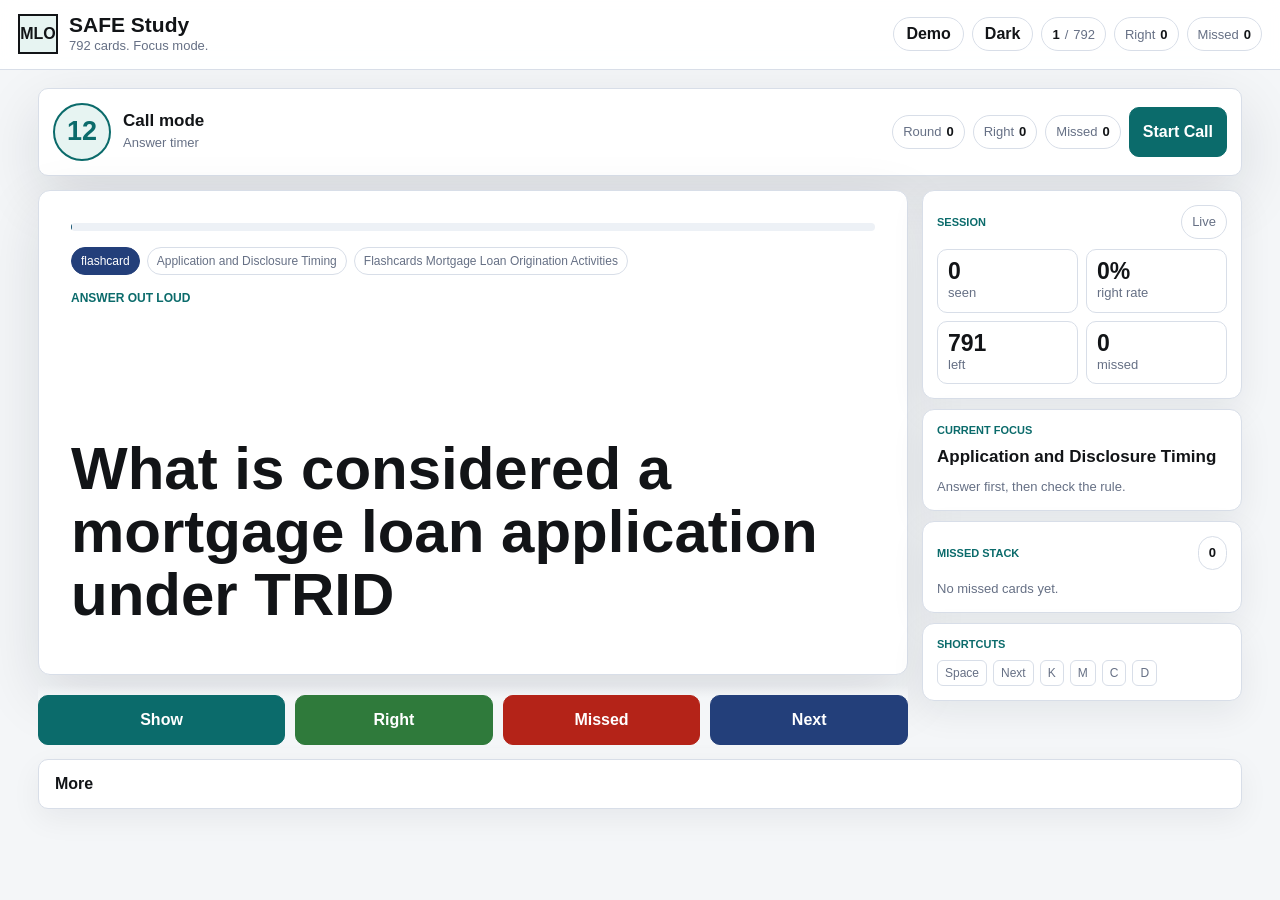
==== commit 54013961: "Remove meta study cards" ====
--- a/index.html
+++ b/index.html
@@ -170,8 +170,8 @@
 <body>
 <div class="app">
   <header class="topbar">
-    <div class="brand"><div class="logo">MLO</div><div><h1>SAFE Study</h1><p class="small muted">859 cards. Focus mode.</p></div></div>
-    <div class="scorebar"><button class="btn ghost theme-toggle" id="demoToggle">Demo</button><button class="btn ghost theme-toggle" id="themeToggle">Dark</button><span class="pill"><strong id="position">1</strong>/<span id="total">859</span></span><span class="pill">Right <strong id="known">0</strong></span><span class="pill">Missed <strong id="missed">0</strong></span></div>
+    <div class="brand"><div class="logo">MLO</div><div><h1>SAFE Study</h1><p class="small muted">792 cards. Focus mode.</p></div></div>
+    <div class="scorebar"><button class="btn ghost theme-toggle" id="demoToggle">Demo</button><button class="btn ghost theme-toggle" id="themeToggle">Dark</button><span class="pill"><strong id="position">1</strong>/<span id="total">792</span></span><span class="pill">Right <strong id="known">0</strong></span><span class="pill">Missed <strong id="missed">0</strong></span></div>
   </header>
   <main class="shell">
     <section class="call-panel" id="callPanel">
@@ -224,7 +224,7 @@
       <summary>More</summary>
       <div class="more-body">
         <div class="grid">
-          <label>Study type<select id="mode"><option value="all">All cards</option><option value="flashcard">Flashcards</option><option value="quiz">Quiz</option><option value="trap">Traps</option><option value="quick-rule">Quick rules</option><option value="study-step">Study steps</option><option value="outline">Outline</option><option value="missed">Missed only</option></select></label>
+          <label>Study type<select id="mode"><option value="all">All cards</option><option value="flashcard">Flashcards</option><option value="quiz">Quiz</option><option value="trap">Traps</option><option value="quick-rule">Quick rules</option><option value="study-step">Study steps</option><option value="missed">Missed only</option></select></label>
           <label>Category<select id="cat"><option value="">All categories</option><option value="1.1 RESPA — Regulation X">1.1 RESPA — Regulation X</option><option value="1.2 ECOA — Regulation B">1.2 ECOA — Regulation B</option><option value="1.3 TILA — Regulation Z">1.3 TILA — Regulation Z</option><option value="1.4 TRID / Know Before You Owe">1.4 TRID / Know Before You Owe</option><option value="1.5 Other Federal Laws">1.5 Other Federal Laws</option><option value="1.6 Regulatory Authorities">1.6 Regulatory Authorities</option><option value="2.1 SAFE Act">2.1 SAFE Act</option><option value="2.2 State Mortgage Regulatory Agencies">2.2 State Mortgage Regulatory Agencies</option><option value="2.3 License Law and Regulation">2.3 License Law and Regulation</option><option value="2.4 Compliance">2.4 Compliance</option><option value="3.1 Qualified and Non-Qualified Mortgage Programs">3.1 Qualified and Non-Qualified Mortgage Programs</option><option value="3.2 Mortgage Loan Products">3.2 Mortgage Loan Products</option><option value="3.3 Mortgage Industry Terms">3.3 Mortgage Industry Terms</option><option value="4.1 Loan Inquiry and Application Process">4.1 Loan Inquiry and Application Process</option><option value="4.2 Verification">4.2 Verification</option><option value="4.3 Tolerances and Disclosure Timing">4.3 Tolerances and Disclosure Timing</option><option value="4.4 Closing Disclosure and Counseling">4.4 Closing Disclosure and Counseling</option><option value="4.5 Processing and Underwriting">4.5 Processing and Underwriting</option><option value="4.6 Closing">4.6 Closing</option><option value="4.7 Financial Calculations">4.7 Financial Calculations</option><option value="5.1 Prohibited Acts">5.1 Prohibited Acts</option><option value="5.2 Fair Lending">5.2 Fair Lending</option><option value="5.3 Fraud Detection">5.3 Fraud Detection</option><option value="5.4 Advertising Ethics">5.4 Advertising Ethics</option><option value="5.5 Predatory Lending and Steering">5.5 Predatory Lending and Steering</option><option value="5.6 Borrower Relationship Ethics">5.6 Borrower Relationship Ethics</option><option value="5.7 Company Compliance and Complaints">5.7 Company Compliance and Complaints</option><option value="ARM Trap Answers">ARM Trap Answers</option><option value="ATR / QM">ATR / QM</option><option value="ATR / Underwriting / Verification">ATR / Underwriting / Verification</option><option value="Advertising Ethics">Advertising Ethics</option><option value="Answer Key">Answer Key</option><option value="Application and Disclosure Timing">Application and Disclosure Timing</option><option value="Borrower Relationship Ethics">Borrower Relationship Ethics</option><option value="Card 1 — Rule">Card 1 — Rule</option><option value="Card 2 — Rule">Card 2 — Rule</option><option value="Card 2 — Trap">Card 2 — Trap</option><option value="Card 3 — Scenario">Card 3 — Scenario</option><option value="Card 3 — Trap">Card 3 — Trap</option><option value="Closing and Settlement">Closing and Settlement</option><option value="Company Compliance and Complaints">Company Compliance and Complaints</option><option value="Compliance">Compliance</option><option value="ECOA / Fair Lending Trap Answers">ECOA / Fair Lending Trap Answers</option><option value="ECOA / Regulation B">ECOA / Regulation B</option><option value="Emergency Last-Day Memorization List">Emergency Last-Day Memorization List</option><option value="Error Categories">Error Categories</option><option value="Ethics / Fraud">Ethics / Fraud</option><option value="Example 1 — TRID Application">Example 1 — TRID Application</option><option value="Example 2 — RESPA Referral Fee">Example 2 — RESPA Referral Fee</option><option value="Fair Lending">Fair Lending</option><option value="Federal Law Matchups">Federal Law Matchups</option><option value="Federal Laws">Federal Laws</option><option value="Final Rule">Final Rule</option><option value="Fraud Detection">Fraud Detection</option><option value="Fraud Trap Answers">Fraud Trap Answers</option><option value="High-Yield Calculation Cards">High-Yield Calculation Cards</option><option value="Highest-Value Study Order">Highest-Value Study Order</option><option value="Instant Elimination Rules">Instant Elimination Rules</option><option value="License Law and Regulation">License Law and Regulation</option><option value="Loan Product Trap Answers">Loan Product Trap Answers</option><option value="Loan Products">Loan Products</option><option value="Missed-Question Review System">Missed-Question Review System</option><option value="Mixed Exam Practice">Mixed Exam Practice</option><option value="Mortgage Industry Terms">Mortgage Industry Terms</option><option value="Mortgage Loan Products">Mortgage Loan Products</option><option value="Mortgage Math">Mortgage Math</option><option value="Mortgage Math Trap Answers">Mortgage Math Trap Answers</option><option value="Must-Know Numbers">Must-Know Numbers</option><option value="Must-Memorize Federal Law Matchups">Must-Memorize Federal Law Matchups</option><option value="National MLO Test Table of Contents">National MLO Test Table of Contents</option><option value="Other Federal Laws">Other Federal Laws</option><option value="Predatory Lending and Steering">Predatory Lending and Steering</option><option value="Prohibited Acts">Prohibited Acts</option><option value="Qualified and Non-Qualified Mortgage Programs">Qualified and Non-Qualified Mortgage Programs</option><option value="Questions">Questions</option><option value="RESPA / Regulation X">RESPA / Regulation X</option><option value="RESPA Trap Answers">RESPA Trap Answers</option><option value="Review Cycle">Review Cycle</option><option value="SAFE / Licensing">SAFE / Licensing</option><option value="SAFE / NMLS">SAFE / NMLS</option><option value="SAFE Act">SAFE Act</option><option value="SAFE Act / Licensing Trap Answers">SAFE Act / Licensing Trap Answers</option><option value="SAFE MLO Final Exam Simulator — 100 Mixed Questions">SAFE MLO Final Exam Simulator — 100 Mixed Questions</option><option value="SAFE MLO Study System — Start Here">SAFE MLO Study System — Start Here</option><option value="Score Guide">Score Guide</option><option value="State Mortgage Regulatory Agencies">State Mortgage Regulatory Agencies</option><option value="TILA / Regulation Z">TILA / Regulation Z</option><option value="TILA / Regulation Z Trap Answers">TILA / Regulation Z Trap Answers</option><option value="TRID / Disclosures">TRID / Disclosures</option><option value="TRID / Know Before You Owe">TRID / Know Before You Owe</option><option value="TRID Timing Rules">TRID Timing Rules</option><option value="TRID Trap Answers">TRID Trap Answers</option><option value="Tolerance Rules">Tolerance Rules</option><option value="Tolerance Trap Answers">Tolerance Trap Answers</option></select></label>
           <label>Source<select id="src"><option value="">All sources</option><option value="Final Cram Deck">Final Cram Deck</option><option value="Final Exam Simulator 100 Questions">Final Exam Simulator 100 Questions</option><option value="Flashcards Ethics">Flashcards Ethics</option><option value="Flashcards Federal Mortgage Related Laws">Flashcards Federal Mortgage Related Laws</option><option value="Flashcards General Mortgage Knowledge">Flashcards General Mortgage Knowledge</option><option value="Flashcards Mortgage Loan Origination Activities">Flashcards Mortgage Loan Origination Activities</option><option value="Flashcards Uniform State Content">Flashcards Uniform State Content</option><option value="Missed Question Review System">Missed Question Review System</option><option value="Practice Test Set 1 40 Questions">Practice Test Set 1 40 Questions</option><option value="Practice Test Set 2 50 Scenario Questions">Practice Test Set 2 50 Scenario Questions</option><option value="README START HERE">README START HERE</option><option value="SAFE MLO Table of Contents">SAFE MLO Table of Contents</option><option value="Wrong Answer Trap Deck">Wrong Answer Trap Deck</option></select></label>
         </div>
@@ -250,7 +250,7 @@
     </section>
   </div>
 </div>
-<script id="deck-data" type="application/json">[{"id":"quick-rule-0001","kind":"quick-rule","category":"National MLO Test Table of Contents","source":"SAFE MLO Table of Contents","front":"Which SAFE exam topic is #1, and how much is it worth?","back":"Federal Mortgage-Related Laws — 24%.","options":[],"answer":"","tags":["general"]},{"id":"quick-rule-0002","kind":"quick-rule","category":"National MLO Test Table of Contents","source":"SAFE MLO Table of Contents","front":"Which SAFE exam topic is #2, and how much is it worth?","back":"Uniform State Content — 11%.","options":[],"answer":"","tags":["general"]},{"id":"quick-rule-0003","kind":"quick-rule","category":"National MLO Test Table of Contents","source":"SAFE MLO Table of Contents","front":"Which SAFE exam topic is #3, and how much is it worth?","back":"General Mortgage Knowledge — 20%.","options":[],"answer":"","tags":["general"]},{"id":"quick-rule-0004","kind":"quick-rule","category":"National MLO Test Table of Contents","source":"SAFE MLO Table of Contents","front":"Which SAFE exam topic is #4, and how much is it worth?","back":"Mortgage Loan Origination Activities — 27%.","options":[],"answer":"","tags":["general"]},{"id":"quick-rule-0005","kind":"quick-rule","category":"National MLO Test Table of Contents","source":"SAFE MLO Table of Contents","front":"Which SAFE exam topic is #5, and how much is it worth?","back":"Ethics — 18%.","options":[],"answer":"","tags":["ethics-fraud"]},{"id":"outline-0006","kind":"outline","category":"National MLO Test Table of Contents","source":"SAFE MLO Table of Contents","front":"What should you know for National MLO Test Table of Contents?","back":"The National Mortgage Loan Originator / SAFE MLO Test is structured around 120 multiple-choice questions, with 115 scored and 5 unscored, across five major areas.","options":[],"answer":"","tags":["safe-nmls"]},{"id":"outline-0007","kind":"outline","category":"1.1 RESPA — Regulation X","source":"SAFE MLO Table of Contents","front":"What should you know for 1.1 RESPA — Regulation X?","back":"Real Estate Settlement Procedures Act, settlement services, escrow statements, foreclosure process, borrower application information, and prohibited practices.","options":[],"answer":"","tags":["respa"]},{"id":"outline-0008","kind":"outline","category":"1.2 ECOA — Regulation B","source":"SAFE MLO Table of Contents","front":"What should you know for 1.2 ECOA — Regulation B?","back":"Equal Credit Opportunity Act, discrimination rules, adverse action notices, co-signer rules, acceptable income, borrower notification timing, and creditworthiness factors.","options":[],"answer":"","tags":["ecoa"]},{"id":"outline-0009","kind":"outline","category":"1.3 TILA — Regulation Z","source":"SAFE MLO Table of Contents","front":"What should you know for 1.3 TILA — Regulation Z?","back":"Truth in Lending Act, APR, finance charge, right of rescission, HOEPA high-cost loans, higher-priced mortgage loans, and MLO compensation rules.","options":[],"answer":"","tags":["tila"]},{"id":"outline-0010","kind":"outline","category":"1.4 TRID / Know Before You Owe","source":"SAFE MLO Table of Contents","front":"What should you know for 1.4 TRID / Know Before You Owe?","back":"Loan Estimate, Closing Disclosure, disclosure timing, changed circumstances, consumer information requests, escrow statements, and rescission.","options":[],"answer":"","tags":["trid","respa","tila"]},{"id":"outline-0011","kind":"outline","category":"1.5 Other Federal Laws","source":"SAFE MLO Table of Contents","front":"What should you know for 1.5 Other Federal Laws?","back":"HMDA, FCRA, FACTA, Red Flags Rule, BSA/AML, GLBA, Do-Not-Call, Regulation N advertising rules, E-Sign Act, USA PATRIOT Act, PMI cancellation, and Dodd-Frank.","options":[],"answer":"","tags":["ethics-fraud","privacy-credit","pmi"]},{"id":"outline-0012","kind":"outline","category":"1.6 Regulatory Authorities","source":"SAFE MLO Table of Contents","front":"What should you know for 1.6 Regulatory Authorities?","back":"CFPB, HUD, and federal oversight responsibilities.","options":[],"answer":"","tags":["general"]},{"id":"outline-0013","kind":"outline","category":"2.1 SAFE Act","source":"SAFE MLO Table of Contents","front":"What should you know for 2.1 SAFE Act?","back":"Purpose, scope, public records, licensing standards, and the NMLS system.","options":[],"answer":"","tags":["safe-nmls"]},{"id":"outline-0014","kind":"outline","category":"2.2 State Mortgage Regulatory Agencies","source":"SAFE MLO Table of Contents","front":"What should you know for 2.2 State Mortgage Regulatory Agencies?","back":"Regulator authority, examinations, NMLS identifiers, and state oversight.","options":[],"answer":"","tags":["safe-nmls"]},{"id":"outline-0015","kind":"outline","category":"2.3 License Law and Regulation","source":"SAFE MLO Table of Contents","front":"What should you know for 2.3 License Law and Regulation?","back":"Who must be licensed, MLO activities, processor/underwriter limits, depository exemptions, background checks, felonies, sponsorship, license denial, renewals, continuing education, and temporary authority.","options":[],"answer":"","tags":["safe-nmls"]},{"id":"outline-0016","kind":"outline","category":"2.4 Compliance","source":"SAFE MLO Table of Contents","front":"What should you know for 2.4 Compliance?","back":"Books and records, prohibited acts, complaint investigations, record retention, advertising requirements, assumable loans, penalties, and general origination scenarios.","options":[],"answer":"","tags":["ethics-fraud"]},{"id":"outline-0017","kind":"outline","category":"3.1 Qualified and Non-Qualified Mortgage Programs","source":"SAFE MLO Table of Contents","front":"What should you know for 3.1 Qualified and Non-Qualified Mortgage Programs?","back":"Qualified mortgages, conventional conforming loans, FHA, VA, USDA, jumbo loans, Alt-A, subprime, nontraditional mortgage risk, and non-QM loans.","options":[],"answer":"","tags":["products"]},{"id":"outline-0018","kind":"outline","category":"3.2 Mortgage Loan Products","source":"SAFE MLO Table of Contents","front":"What should you know for 3.2 Mortgage Loan Products?","back":"Fixed-rate mortgages, ARMs, purchase-money seconds, balloon loans, reverse mortgages, HELOCs, construction loans, and interest-only mortgages.","options":[],"answer":"","tags":["products"]},{"id":"outline-0019","kind":"outline","category":"3.3 Mortgage Industry Terms","source":"SAFE MLO Table of Contents","front":"What should you know for 3.3 Mortgage Industry Terms?","back":"Lien, escrow, subordinate loans, tolerances, rate locks, table funding, lender credits, discount points, 2-1 buydowns, LTV, finance charges, accrued interest, primary market, secondary market, APR, and assumable loans.","options":[],"answer":"","tags":["trid","tila","math"]},{"id":"outline-0020","kind":"outline","category":"4.1 Loan Inquiry and Application Process","source":"SAFE MLO Table of Contents","front":"What should you know for 4.1 Loan Inquiry and Application Process?","back":"Required disclosures, accepting applications, negotiating terms, collecting borrower information, permissible questions, gift donors, and product suitability.","options":[],"answer":"","tags":["general"]},{"id":"outline-0021","kind":"outline","category":"4.2 Verification","source":"SAFE MLO Table of Contents","front":"What should you know for 4.2 Verification?","back":"Authorization forms, asset verification, employment verification, borrower documentation, and application accuracy.","options":[],"answer":"","tags":["general"]},{"id":"outline-0022","kind":"outline","category":"4.3 Tolerances and Disclosure Timing","source":"SAFE MLO Table of Contents","front":"What should you know for 4.3 Tolerances and Disclosure Timing?","back":"Zero-tolerance fees, 10% tolerance fees, revised Loan Estimates, early disclosures, affiliated business arrangements, expiration rules, and tolerance cures.","options":[],"answer":"","tags":["trid"]},{"id":"outline-0023","kind":"outline","category":"4.4 Closing Disclosure and Counseling","source":"SAFE MLO Table of Contents","front":"What should you know for 4.4 Closing Disclosure and Counseling?","back":"Closing Disclosure rules, timing, homeownership counseling disclosure, and borrower delivery requirements.","options":[],"answer":"","tags":["trid"]},{"id":"outline-0024","kind":"outline","category":"4.5 Processing and Underwriting","source":"SAFE MLO Table of Contents","front":"What should you know for 4.5 Processing and Underwriting?","back":"Borrower assets, liabilities, income, credit reports, DTI, LTV, ability-to-repay, appraisals, title reports, and insurance.","options":[],"answer":"","tags":["math","privacy-credit"]},{"id":"outline-0025","kind":"outline","category":"4.6 Closing","source":"SAFE MLO Table of Contents","front":"What should you know for 4.6 Closing?","back":"Title insurance, settlement agents, signatures, power of attorney, closing documents, fees, prepaids, escrow expenses, funding, and rescission periods.","options":[],"answer":"","tags":["respa","tila"]},{"id":"outline-0026","kind":"outline","category":"4.7 Financial Calculations","source":"SAFE MLO Table of Contents","front":"What should you know for 4.7 Financial Calculations?","back":"Periodic interest, monthly payments, down payments, closing costs, prepaid expenses, and ARM rate/payment adjustments.","options":[],"answer":"","tags":["math","products"]},{"id":"outline-0027","kind":"outline","category":"5.1 Prohibited Acts","source":"SAFE MLO Table of Contents","front":"What should you know for 5.1 Prohibited Acts?","back":"Redlining, kickbacks, RESPA violations, improper compensation, and prohibited MLO duties.","options":[],"answer":"","tags":["respa","ethics-fraud"]},{"id":"outline-0028","kind":"outline","category":"5.2 Fair Lending","source":"SAFE MLO Table of Contents","front":"What should you know for 5.2 Fair Lending?","back":"Discrimination, coercion, referral disclosures, appraiser conflicts, and borrower fairness.","options":[],"answer":"","tags":["ecoa","ethics-fraud"]},{"id":"outline-0029","kind":"outline","category":"5.3 Fraud Detection","source":"SAFE MLO Table of Contents","front":"What should you know for 5.3 Fraud Detection?","back":"Income fraud, asset fraud, employment fraud, occupancy fraud, sales contract red flags, application red flags, and suspicious bank activity.","options":[],"answer":"","tags":["ethics-fraud","privacy-credit"]},{"id":"outline-0030","kind":"outline","category":"5.4 Advertising Ethics","source":"SAFE MLO Table of Contents","front":"What should you know for 5.4 Advertising Ethics?","back":"Misleading claims, due diligence, unfair/deceptive/abusive acts, and federal advertising rules.","options":[],"answer":"","tags":["ethics-fraud"]},{"id":"outline-0031","kind":"outline","category":"5.5 Predatory Lending and Steering","source":"SAFE MLO Table of Contents","front":"What should you know for 5.5 Predatory Lending and Steering?","back":"Loan flipping, steering borrowers into harmful products, abusive terms, and suitability concerns.","options":[],"answer":"","tags":["products","ethics-fraud"]},{"id":"outline-0032","kind":"outline","category":"5.6 Borrower Relationship Ethics","source":"SAFE MLO Table of Contents","front":"What should you know for 5.6 Borrower Relationship Ethics?","back":"Handling personal information, cybersecurity, conflicts of interest, credit report requests, unexplained deposits, multiple applications, appraiser communication, and truthful marketing.","options":[],"answer":"","tags":["ethics-fraud","privacy-credit"]},{"id":"outline-0033","kind":"outline","category":"5.7 Company Compliance and Complaints","source":"SAFE MLO Table of Contents","front":"What should you know for 5.7 Company Compliance and Complaints?","back":"Borrower complaints, discovery of material information, employer-supplied information, fee changes, referral fees, and fee splitting.","options":[],"answer":"","tags":["respa"]},{"id":"study-step-0034","kind":"study-step","category":"Highest-Value Study Order","source":"SAFE MLO Table of Contents","front":"Which exam section is priority #1 in the highest-value study order?","back":"Mortgage Loan Origination Activities — 27%","options":[],"answer":"","tags":["products"]},{"id":"study-step-0035","kind":"study-step","category":"Highest-Value Study Order","source":"SAFE MLO Table of Contents","front":"Which exam section is priority #2 in the highest-value study order?","back":"Federal Mortgage-Related Laws — 24%","options":[],"answer":"","tags":["products"]},{"id":"study-step-0036","kind":"study-step","category":"Highest-Value Study Order","source":"SAFE MLO Table of Contents","front":"Which exam section is priority #3 in the highest-value study order?","back":"General Mortgage Knowledge — 20%","options":[],"answer":"","tags":["products"]},{"id":"outline-0037","kind":"outline","category":"Highest-Value Study Order","source":"SAFE MLO Table of Contents","front":"What should you know for Highest-Value Study Order?","back":"These three areas make up 71% of the exam.","options":[],"answer":"","tags":["products"]},{"id":"study-step-0038","kind":"study-step","category":"SAFE MLO Study System — Start Here","source":"README START HERE","front":"Which study file is step 1 in the SAFE MLO study system?","back":"00_SAFE_MLO_Table_of_Contents.md","options":[],"answer":"","tags":["safe-nmls"]},{"id":"study-step-0039","kind":"study-step","category":"SAFE MLO Study System — Start Here","source":"README START HERE","front":"Which study file is step 2 in the SAFE MLO study system?","back":"01_Flashcards_Mortgage_Loan_Origination_Activities.md","options":[],"answer":"","tags":["safe-nmls"]},{"id":"study-step-0040","kind":"study-step","category":"SAFE MLO Study System — Start Here","source":"README START HERE","front":"Which study file is step 3 in the SAFE MLO study system?","back":"02_Flashcards_Federal_Mortgage_Related_Laws.md","options":[],"answer":"","tags":["safe-nmls"]},{"id":"study-step-0041","kind":"study-step","category":"SAFE MLO Study System — Start Here","source":"README START HERE","front":"Which study file is step 4 in the SAFE MLO study system?","back":"03_Flashcards_General_Mortgage_Knowledge.md","options":[],"answer":"","tags":["safe-nmls"]},{"id":"study-step-0042","kind":"study-step","category":"SAFE MLO Study System — Start Here","source":"README START HERE","front":"Which study file is step 5 in the SAFE MLO study system?","back":"04_Flashcards_Ethics.md","options":[],"answer":"","tags":["safe-nmls","ethics-fraud"]},{"id":"study-step-0043","kind":"study-step","category":"SAFE MLO Study System — Start Here","source":"README START HERE","front":"Which study file is step 6 in the SAFE MLO study system?","back":"05_Flashcards_Uniform_State_Content.md","options":[],"answer":"","tags":["safe-nmls"]},{"id":"study-step-0044","kind":"study-step","category":"SAFE MLO Study System — Start Here","source":"README START HERE","front":"Which study file is step 7 in the SAFE MLO study system?","back":"06_Final_Cram_Deck.md","options":[],"answer":"","tags":["safe-nmls"]},{"id":"study-step-0045","kind":"study-step","category":"SAFE MLO Study System — Start Here","source":"README START HERE","front":"Which study file is step 8 in the SAFE MLO study system?","back":"07_Practice_Test_Set_1_40_Questions.md","options":[],"answer":"","tags":["safe-nmls"]},{"id":"study-step-0046","kind":"study-step","category":"SAFE MLO Study System — Start Here","source":"README START HERE","front":"Which study file is step 9 in the SAFE MLO study system?","back":"08_Practice_Test_Set_2_50_Scenario_Questions.md","options":[],"answer":"","tags":["safe-nmls"]},{"id":"study-step-0047","kind":"study-step","category":"SAFE MLO Study System — Start Here","source":"README START HERE","front":"Which study file is step 10 in the SAFE MLO study system?","back":"09_Wrong_Answer_Trap_Deck.md","options":[],"answer":"","tags":["safe-nmls"]},{"id":"study-step-0048","kind":"study-step","category":"SAFE MLO Study System — Start Here","source":"README START HERE","front":"Which study file is step 11 in the SAFE MLO study system?","back":"10_Final_Exam_Simulator_100_Questions.md","options":[],"answer":"","tags":["safe-nmls"]},{"id":"study-step-0049","kind":"study-step","category":"SAFE MLO Study System — Start Here","source":"README START HERE","front":"Which study file is step 12 in the SAFE MLO study system?","back":"11_Missed_Question_Review_System.md","options":[],"answer":"","tags":["safe-nmls"]},{"id":"study-step-0050","kind":"study-step","category":"SAFE MLO Study System — Start Here","source":"README START HERE","front":"What should you remember about SAFE MLO Study System — Start Here?","back":"First pass: read all flashcard files.","options":[],"answer":"","tags":["safe-nmls"]},{"id":"study-step-0051","kind":"study-step","category":"SAFE MLO Study System — Start Here","source":"README START HERE","front":"What should you remember about SAFE MLO Study System — Start Here?","back":"Second pass: drill only Q/A lines.","options":[],"answer":"","tags":["safe-nmls"]},{"id":"study-step-0052","kind":"study-step","category":"SAFE MLO Study System — Start Here","source":"README START HERE","front":"What should you remember about SAFE MLO Study System — Start Here?","back":"Third pass: take practice tests without checking answers.","options":[],"answer":"","tags":["safe-nmls"]},{"id":"study-step-0053","kind":"study-step","category":"SAFE MLO Study System — Start Here","source":"README START HERE","front":"What should you remember about SAFE MLO Study System — Start Here?","back":"Fourth pass: use the missed-question system to turn misses into flashcards.","options":[],"answer":"","tags":["safe-nmls"]},{"id":"study-step-0054","kind":"study-step","category":"SAFE MLO Study System — Start Here","source":"README START HERE","front":"What should you remember about SAFE MLO Study System — Start Here?","back":"Final day: cram 06_Final_Cram_Deck.md and 09_Wrong_Answer_Trap_Deck.md.","options":[],"answer":"","tags":["safe-nmls"]},{"id":"flashcard-0055","kind":"flashcard","category":"Application and Disclosure Timing","source":"Flashcards Mortgage Loan Origination Activities","front":"What is considered a mortgage loan application under TRID","back":"Six pieces of information: borrower name, income, Social Security number to obtain credit, property address, estimated property value, and mortgage loan amount sought.","options":[],"answer":"","tags":["trid","products"]},{"id":"flashcard-0056","kind":"flashcard","category":"Application and Disclosure Timing","source":"Flashcards Mortgage Loan Origination Activities","front":"Once the six application items are received, when must the Loan Estimate be delivered or mailed","back":"Within 3 business days.","options":[],"answer":"","tags":["trid"]},{"id":"flashcard-0057","kind":"flashcard","category":"Application and Disclosure Timing","source":"Flashcards Mortgage Loan Origination Activities","front":"Can an MLO require supporting documents before issuing a Loan Estimate","back":"No. The lender cannot require verification documents before providing the Loan Estimate.","options":[],"answer":"","tags":["trid"]},{"id":"flashcard-0058","kind":"flashcard","category":"Application and Disclosure Timing","source":"Flashcards Mortgage Loan Origination Activities","front":"When must the Closing Disclosure generally be received before closing","back":"At least 3 business days before consummation.","options":[],"answer":"","tags":["trid"]},{"id":"flashcard-0059","kind":"flashcard","category":"Application and Disclosure Timing","source":"Flashcards Mortgage Loan Origination Activities","front":"What changes trigger a new 3-business-day waiting period after a corrected Closing Disclosure","back":"APR becomes inaccurate, loan product changes, or a prepayment penalty is added.","options":[],"answer":"","tags":["trid","tila"]},{"id":"flashcard-0060","kind":"flashcard","category":"Application and Disclosure Timing","source":"Flashcards Mortgage Loan Origination Activities","front":"What is a zero-tolerance fee","back":"A fee that generally cannot increase from the Loan Estimate to Closing Disclosure unless there is a valid changed circumstance.","options":[],"answer":"","tags":["trid","products"]},{"id":"flashcard-0061","kind":"flashcard","category":"Application and Disclosure Timing","source":"Flashcards Mortgage Loan Origination Activities","front":"Give examples of zero-tolerance fees.","back":"Lender fees, mortgage broker fees, transfer taxes, and fees paid to an affiliate or required provider when the borrower cannot shop.","options":[],"answer":"","tags":["trid"]},{"id":"flashcard-0062","kind":"flashcard","category":"Application and Disclosure Timing","source":"Flashcards Mortgage Loan Origination Activities","front":"What is the 10% cumulative tolerance category","back":"Certain third-party services where the borrower may shop but chooses a provider on the lender’s written list.","options":[],"answer":"","tags":["trid"]},{"id":"flashcard-0063","kind":"flashcard","category":"Application and Disclosure Timing","source":"Flashcards Mortgage Loan Origination Activities","front":"What fees may change without tolerance limits","back":"Prepaid interest, property insurance premiums, escrow amounts, services the borrower selects independently, and optional services.","options":[],"answer":"","tags":["trid"]},{"id":"flashcard-0064","kind":"flashcard","category":"Application and Disclosure Timing","source":"Flashcards Mortgage Loan Origination Activities","front":"What is a changed circumstance","back":"A valid event that affects settlement charges, borrower eligibility, or loan terms, such as new information or changed borrower/property facts.","options":[],"answer":"","tags":["trid","respa","products"]},{"id":"flashcard-0065","kind":"flashcard","category":"Application and Disclosure Timing","source":"Flashcards Mortgage Loan Origination Activities","front":"When must a revised Loan Estimate be issued after a changed circumstance","back":"Within 3 business days of receiving information sufficient to establish the changed circumstance.","options":[],"answer":"","tags":["trid"]},{"id":"flashcard-0066","kind":"flashcard","category":"Application and Disclosure Timing","source":"Flashcards Mortgage Loan Origination Activities","front":"Can a revised Loan Estimate be given after the Closing Disclosure","back":"Generally no. Once the Closing Disclosure is issued, corrections are handled through the Closing Disclosure.","options":[],"answer":"","tags":["trid"]},{"id":"flashcard-0067","kind":"flashcard","category":"Application and Disclosure Timing","source":"Flashcards Mortgage Loan Origination Activities","front":"What is consummation","back":"The point when the borrower becomes legally obligated on the loan.","options":[],"answer":"","tags":["trid"]},{"id":"flashcard-0068","kind":"flashcard","category":"Application and Disclosure Timing","source":"Flashcards Mortgage Loan Origination Activities","front":"Is consummation always the same as closing or settlement","back":"Not always. It depends on state law and when the borrower becomes legally obligated.","options":[],"answer":"","tags":["trid","respa"]},{"id":"flashcard-0069","kind":"flashcard","category":"ATR / Underwriting / Verification","source":"Flashcards Mortgage Loan Origination Activities","front":"What does ATR stand for","back":"Ability to Repay.","options":[],"answer":"","tags":["general"]},{"id":"flashcard-0070","kind":"flashcard","category":"ATR / Underwriting / Verification","source":"Flashcards Mortgage Loan Origination Activities","front":"What must a lender determine under ATR","back":"That the borrower has a reasonable ability to repay the loan according to its terms.","options":[],"answer":"","tags":["general"]},{"id":"flashcard-0071","kind":"flashcard","category":"ATR / Underwriting / Verification","source":"Flashcards Mortgage Loan Origination Activities","front":"What are common ATR factors","back":"Income/assets, employment, monthly payment, simultaneous loans, mortgage-related obligations, debts, DTI/residual income, and credit history.","options":[],"answer":"","tags":["math"]},{"id":"flashcard-0072","kind":"flashcard","category":"ATR / Underwriting / Verification","source":"Flashcards Mortgage Loan Origination Activities","front":"What is DTI","back":"Debt-to-income ratio, comparing monthly debt obligations to gross monthly income.","options":[],"answer":"","tags":["math"]},{"id":"flashcard-0073","kind":"flashcard","category":"ATR / Underwriting / Verification","source":"Flashcards Mortgage Loan Origination Activities","front":"What is LTV","back":"Loan-to-value ratio, comparing the loan amount to the property value or purchase price.","options":[],"answer":"","tags":["math","products"]},{"id":"flashcard-0074","kind":"flashcard","category":"ATR / Underwriting / Verification","source":"Flashcards Mortgage Loan Origination Activities","front":"What is CLTV","back":"Combined loan-to-value, including multiple liens on the property.","options":[],"answer":"","tags":["math","products"]},{"id":"flashcard-0075","kind":"flashcard","category":"ATR / Underwriting / Verification","source":"Flashcards Mortgage Loan Origination Activities","front":"What is a gift letter used for","back":"To document that funds given to the borrower are a true gift and do not need to be repaid.","options":[],"answer":"","tags":["general"]},{"id":"flashcard-0076","kind":"flashcard","category":"ATR / Underwriting / Verification","source":"Flashcards Mortgage Loan Origination Activities","front":"Why are unexplained deposits a red flag","back":"They may indicate undisclosed debt, borrowed funds, fraud, or money laundering risk.","options":[],"answer":"","tags":["ethics-fraud"]},{"id":"flashcard-0077","kind":"flashcard","category":"ATR / Underwriting / Verification","source":"Flashcards Mortgage Loan Origination Activities","front":"What is the MLO’s duty when discovering inaccurate borrower information","back":"Correct it and disclose accurate information. Never ignore or submit false information.","options":[],"answer":"","tags":["general"]},{"id":"flashcard-0078","kind":"flashcard","category":"ATR / Underwriting / Verification","source":"Flashcards Mortgage Loan Origination Activities","front":"Can an MLO tell a borrower to leave debts off an application","back":"No. That is fraud.","options":[],"answer":"","tags":["ethics-fraud"]},{"id":"flashcard-0079","kind":"flashcard","category":"ATR / Underwriting / Verification","source":"Flashcards Mortgage Loan Origination Activities","front":"Can an MLO suggest a borrower claim owner occupancy if they intend to rent the property","back":"No. That is occupancy fraud.","options":[],"answer":"","tags":["ethics-fraud"]},{"id":"flashcard-0080","kind":"flashcard","category":"Closing and Settlement","source":"Flashcards Mortgage Loan Origination Activities","front":"What is a rate lock","back":"A lender agreement to hold a specific interest rate for a defined period.","options":[],"answer":"","tags":["respa"]},{"id":"flashcard-0081","kind":"flashcard","category":"Closing and Settlement","source":"Flashcards Mortgage Loan Origination Activities","front":"What is a lock-in agreement","back":"Written confirmation of locked rate terms, expiration, and related conditions.","options":[],"answer":"","tags":["respa"]},{"id":"flashcard-0082","kind":"flashcard","category":"Closing and Settlement","source":"Flashcards Mortgage Loan Origination Activities","front":"What is title insurance","back":"Insurance protecting against covered defects in title ownership.","options":[],"answer":"","tags":["respa"]},{"id":"flashcard-0083","kind":"flashcard","category":"Closing and Settlement","source":"Flashcards Mortgage Loan Origination Activities","front":"What is hazard insurance","back":"Property insurance protecting against physical damage to the home.","options":[],"answer":"","tags":["respa"]},{"id":"flashcard-0084","kind":"flashcard","category":"Closing and Settlement","source":"Flashcards Mortgage Loan Origination Activities","front":"What is escrow","back":"Funds collected and held to pay future obligations such as taxes and insurance.","options":[],"answer":"","tags":["respa"]},{"id":"flashcard-0085","kind":"flashcard","category":"RESPA / Regulation X","source":"Flashcards Federal Mortgage Related Laws","front":"What does RESPA stand for","back":"Real Estate Settlement Procedures Act.","options":[],"answer":"","tags":["respa"]},{"id":"flashcard-0086","kind":"flashcard","category":"RESPA / Regulation X","source":"Flashcards Federal Mortgage Related Laws","front":"What regulation implements RESPA","back":"Regulation X.","options":[],"answer":"","tags":["respa"]},{"id":"flashcard-0087","kind":"flashcard","category":"RESPA / Regulation X","source":"Flashcards Federal Mortgage Related Laws","front":"What is the main purpose of RESPA","back":"To protect consumers from abusive settlement practices and require clear disclosures about settlement costs.","options":[],"answer":"","tags":["respa"]},{"id":"flashcard-0088","kind":"flashcard","category":"RESPA / Regulation X","source":"Flashcards Federal Mortgage Related Laws","front":"What types of loans does RESPA generally cover","back":"Federally related mortgage loans secured by residential real estate.","options":[],"answer":"","tags":["respa"]},{"id":"flashcard-0089","kind":"flashcard","category":"RESPA / Regulation X","source":"Flashcards Federal Mortgage Related Laws","front":"What is a settlement service","back":"A service connected to a real estate settlement, such as title work, appraisal, credit report, loan origination, closing, or escrow services.","options":[],"answer":"","tags":["respa","privacy-credit"]},{"id":"flashcard-0090","kind":"flashcard","category":"RESPA / Regulation X","source":"Flashcards Federal Mortgage Related Laws","front":"What does RESPA Section 8 prohibit","back":"Kickbacks, referral fees, and unearned fees connected to settlement services.","options":[],"answer":"","tags":["respa"]},{"id":"flashcard-0091","kind":"flashcard","category":"RESPA / Regulation X","source":"Flashcards Federal Mortgage Related Laws","front":"Can an MLO receive money for referring a borrower to a title company","back":"No. That is a prohibited referral fee under RESPA.","options":[],"answer":"","tags":["respa"]},{"id":"flashcard-0092","kind":"flashcard","category":"RESPA / Regulation X","source":"Flashcards Federal Mortgage Related Laws","front":"What is an Affiliated Business Arrangement","back":"A situation where a person in a position to refer settlement business has an ownership or financial interest in the company receiving the referral.","options":[],"answer":"","tags":["respa"]},{"id":"flashcard-0093","kind":"flashcard","category":"RESPA / Regulation X","source":"Flashcards Federal Mortgage Related Laws","front":"Is an affiliated business arrangement automatically illegal","back":"No, but it must be properly disclosed and the borrower generally cannot be required to use the affiliate.","options":[],"answer":"","tags":["respa"]},{"id":"flashcard-0094","kind":"flashcard","category":"RESPA / Regulation X","source":"Flashcards Federal Mortgage Related Laws","front":"What disclosure is required for an affiliated business arrangement","back":"The Affiliated Business Arrangement Disclosure.","options":[],"answer":"","tags":["respa"]},{"id":"flashcard-0095","kind":"flashcard","category":"RESPA / Regulation X","source":"Flashcards Federal Mortgage Related Laws","front":"When must an initial escrow statement generally be provided","back":"At settlement or within 45 days after settlement.","options":[],"answer":"","tags":["respa"]},{"id":"flashcard-0096","kind":"flashcard","category":"RESPA / Regulation X","source":"Flashcards Federal Mortgage Related Laws","front":"How often must an annual escrow statement be provided","back":"Once per year.","options":[],"answer":"","tags":["respa"]},{"id":"flashcard-0097","kind":"flashcard","category":"ECOA / Regulation B","source":"Flashcards Federal Mortgage Related Laws","front":"What does ECOA stand for","back":"Equal Credit Opportunity Act.","options":[],"answer":"","tags":["ecoa"]},{"id":"flashcard-0098","kind":"flashcard","category":"ECOA / Regulation B","source":"Flashcards Federal Mortgage Related Laws","front":"What regulation implements ECOA","back":"Regulation B.","options":[],"answer":"","tags":["ecoa"]},{"id":"flashcard-0099","kind":"flashcard","category":"ECOA / Regulation B","source":"Flashcards Federal Mortgage Related Laws","front":"What is the main purpose of ECOA","back":"To prevent discrimination in credit transactions.","options":[],"answer":"","tags":["ecoa"]},{"id":"flashcard-0100","kind":"flashcard","category":"ECOA / Regulation B","source":"Flashcards Federal Mortgage Related Laws","front":"What protected classes are covered under ECOA","back":"Race, color, religion, national origin, sex, marital status, age, receipt of public assistance, and exercising rights under consumer credit laws.","options":[],"answer":"","tags":["ecoa"]},{"id":"flashcard-0101","kind":"flashcard","category":"ECOA / Regulation B","source":"Flashcards Federal Mortgage Related Laws","front":"Can a lender ask about childbearing plans","back":"No. Questions about plans to have children are prohibited.","options":[],"answer":"","tags":["ecoa"]},{"id":"flashcard-0102","kind":"flashcard","category":"ECOA / Regulation B","source":"Flashcards Federal Mortgage Related Laws","front":"Can income from public assistance be considered","back":"Yes. A lender cannot discriminate because income comes from public assistance.","options":[],"answer":"","tags":["ecoa"]},{"id":"flashcard-0103","kind":"flashcard","category":"ECOA / Regulation B","source":"Flashcards Federal Mortgage Related Laws","front":"What is adverse action","back":"A denial, termination, unfavorable change, or refusal to grant credit on requested terms.","options":[],"answer":"","tags":["ecoa"]},{"id":"flashcard-0104","kind":"flashcard","category":"ECOA / Regulation B","source":"Flashcards Federal Mortgage Related Laws","front":"When must an adverse action notice generally be provided","back":"Within 30 days after receiving a completed application.","options":[],"answer":"","tags":["ecoa"]},{"id":"flashcard-0105","kind":"flashcard","category":"ECOA / Regulation B","source":"Flashcards Federal Mortgage Related Laws","front":"Can an MLO discourage someone from applying because of race, age, marital status, or public assistance income","back":"No. That is prohibited discrimination.","options":[],"answer":"","tags":["ecoa"]},{"id":"flashcard-0106","kind":"flashcard","category":"ECOA / Regulation B","source":"Flashcards Federal Mortgage Related Laws","front":"What is a spousal signature violation","back":"Requiring a spouse to sign loan documents when the spouse is not needed to qualify or secure the loan.","options":[],"answer":"","tags":["ecoa"]},{"id":"flashcard-0107","kind":"flashcard","category":"TILA / Regulation Z","source":"Flashcards Federal Mortgage Related Laws","front":"What does TILA stand for","back":"Truth in Lending Act.","options":[],"answer":"","tags":["tila"]},{"id":"flashcard-0108","kind":"flashcard","category":"TILA / Regulation Z","source":"Flashcards Federal Mortgage Related Laws","front":"What regulation implements TILA","back":"Regulation Z.","options":[],"answer":"","tags":["tila"]},{"id":"flashcard-0109","kind":"flashcard","category":"TILA / Regulation Z","source":"Flashcards Federal Mortgage Related Laws","front":"What is the main purpose of TILA","back":"To promote informed use of credit by requiring clear disclosure of credit terms and costs.","options":[],"answer":"","tags":["tila"]},{"id":"flashcard-0110","kind":"flashcard","category":"TILA / Regulation Z","source":"Flashcards Federal Mortgage Related Laws","front":"What is APR","back":"Annual Percentage Rate, the cost of credit expressed as a yearly rate.","options":[],"answer":"","tags":["tila"]},{"id":"flashcard-0111","kind":"flashcard","category":"TILA / Regulation Z","source":"Flashcards Federal Mortgage Related Laws","front":"Is APR always the same as the interest rate","back":"No. APR includes certain finance charges and may be higher than the note rate.","options":[],"answer":"","tags":["tila"]},{"id":"flashcard-0112","kind":"flashcard","category":"TILA / Regulation Z","source":"Flashcards Federal Mortgage Related Laws","front":"What is a finance charge","back":"The cost of consumer credit expressed as a dollar amount.","options":[],"answer":"","tags":["tila"]},{"id":"flashcard-0113","kind":"flashcard","category":"TILA / Regulation Z","source":"Flashcards Federal Mortgage Related Laws","front":"What is the right of rescission","back":"The borrower’s right to cancel certain refinance or home equity transactions within 3 business days.","options":[],"answer":"","tags":["tila"]},{"id":"flashcard-0114","kind":"flashcard","category":"TILA / Regulation Z","source":"Flashcards Federal Mortgage Related Laws","front":"Does the right of rescission apply to purchase-money mortgages","back":"No.","options":[],"answer":"","tags":["tila"]},{"id":"flashcard-0115","kind":"flashcard","category":"TILA / Regulation Z","source":"Flashcards Federal Mortgage Related Laws","front":"What is HOEPA","back":"Home Ownership and Equity Protection Act.","options":[],"answer":"","tags":["tila"]},{"id":"flashcard-0116","kind":"flashcard","category":"TILA / Regulation Z","source":"Flashcards Federal Mortgage Related Laws","front":"What does HOEPA regulate","back":"High-cost mortgage loans.","options":[],"answer":"","tags":["tila"]},{"id":"flashcard-0117","kind":"flashcard","category":"TILA / Regulation Z","source":"Flashcards Federal Mortgage Related Laws","front":"What is a Higher-Priced Mortgage Loan","back":"A loan with an APR above the Average Prime Offer Rate by a specified threshold.","options":[],"answer":"","tags":["tila"]},{"id":"flashcard-0118","kind":"flashcard","category":"TILA / Regulation Z","source":"Flashcards Federal Mortgage Related Laws","front":"Are HPMLs the same as HOEPA high-cost loans","back":"No.","options":[],"answer":"","tags":["tila"]},{"id":"flashcard-0119","kind":"flashcard","category":"TILA / Regulation Z","source":"Flashcards Federal Mortgage Related Laws","front":"What is the MLO compensation rule","back":"MLO compensation cannot be based on loan terms or conditions, except loan amount.","options":[],"answer":"","tags":["tila"]},{"id":"flashcard-0120","kind":"flashcard","category":"TILA / Regulation Z","source":"Flashcards Federal Mortgage Related Laws","front":"Can an MLO be paid more because the borrower accepts a higher interest rate","back":"No.","options":[],"answer":"","tags":["tila"]},{"id":"flashcard-0121","kind":"flashcard","category":"TILA / Regulation Z","source":"Flashcards Federal Mortgage Related Laws","front":"Can dual compensation occur on the same transaction","back":"Generally no. An MLO may not be compensated by both the consumer and another party on the same transaction.","options":[],"answer":"","tags":["tila"]},{"id":"flashcard-0122","kind":"flashcard","category":"TRID / Know Before You Owe","source":"Flashcards Federal Mortgage Related Laws","front":"What does TRID combine","back":"TILA and RESPA mortgage disclosure requirements.","options":[],"answer":"","tags":["trid","respa","tila"]},{"id":"flashcard-0123","kind":"flashcard","category":"TRID / Know Before You Owe","source":"Flashcards Federal Mortgage Related Laws","front":"What two main disclosures does TRID require","back":"Loan Estimate and Closing Disclosure.","options":[],"answer":"","tags":["trid"]},{"id":"flashcard-0124","kind":"flashcard","category":"TRID / Know Before You Owe","source":"Flashcards Federal Mortgage Related Laws","front":"What six items trigger a TRID application","back":"Name, income, Social Security number to obtain credit, property address, estimated property value, and mortgage loan amount sought.","options":[],"answer":"","tags":["trid","products"]},{"id":"flashcard-0125","kind":"flashcard","category":"TRID / Know Before You Owe","source":"Flashcards Federal Mortgage Related Laws","front":"When must the Loan Estimate be delivered or mailed","back":"Within 3 business days after application.","options":[],"answer":"","tags":["trid"]},{"id":"flashcard-0126","kind":"flashcard","category":"TRID / Know Before You Owe","source":"Flashcards Federal Mortgage Related Laws","front":"Can a fee be charged before the borrower receives the Loan Estimate and indicates intent to proceed","back":"Generally no, except a bona fide and reasonable credit report fee.","options":[],"answer":"","tags":["trid","privacy-credit"]},{"id":"flashcard-0127","kind":"flashcard","category":"TRID / Know Before You Owe","source":"Flashcards Federal Mortgage Related Laws","front":"When must the Closing Disclosure be received","back":"At least 3 business days before consummation.","options":[],"answer":"","tags":["trid"]},{"id":"flashcard-0128","kind":"flashcard","category":"TRID / Know Before You Owe","source":"Flashcards Federal Mortgage Related Laws","front":"What changes require a new 3-business-day waiting period after the Closing Disclosure","back":"APR becomes inaccurate, loan product changes, or a prepayment penalty is added.","options":[],"answer":"","tags":["trid","tila"]},{"id":"flashcard-0129","kind":"flashcard","category":"TRID / Know Before You Owe","source":"Flashcards Federal Mortgage Related Laws","front":"What is a tolerance cure","back":"A refund or correction when fees exceed allowed tolerance limits.","options":[],"answer":"","tags":["trid"]},{"id":"flashcard-0130","kind":"flashcard","category":"TRID / Know Before You Owe","source":"Flashcards Federal Mortgage Related Laws","front":"When must a tolerance cure generally be provided","back":"No later than 60 days after consummation.","options":[],"answer":"","tags":["trid"]},{"id":"flashcard-0131","kind":"flashcard","category":"Other Federal Laws","source":"Flashcards Federal Mortgage Related Laws","front":"What does HMDA stand for","back":"Home Mortgage Disclosure Act.","options":[],"answer":"","tags":["general"]},{"id":"flashcard-0132","kind":"flashcard","category":"Other Federal Laws","source":"Flashcards Federal Mortgage Related Laws","front":"What regulation implements HMDA","back":"Regulation C.","options":[],"answer":"","tags":["general"]},{"id":"flashcard-0133","kind":"flashcard","category":"Other Federal Laws","source":"Flashcards Federal Mortgage Related Laws","front":"What is the purpose of HMDA","back":"To collect mortgage lending data to help identify lending patterns and possible discrimination.","options":[],"answer":"","tags":["ecoa"]},{"id":"flashcard-0134","kind":"flashcard","category":"Other Federal Laws","source":"Flashcards Federal Mortgage Related Laws","front":"What does FCRA regulate","back":"Use, accuracy, privacy, and disclosure of consumer credit information.","options":[],"answer":"","tags":["products","privacy-credit"]},{"id":"flashcard-0135","kind":"flashcard","category":"Other Federal Laws","source":"Flashcards Federal Mortgage Related Laws","front":"What is required before pulling a credit report","back":"A permissible purpose and borrower authorization.","options":[],"answer":"","tags":["privacy-credit"]},{"id":"flashcard-0136","kind":"flashcard","category":"Other Federal Laws","source":"Flashcards Federal Mortgage Related Laws","front":"What is the Red Flags Rule","back":"A rule requiring financial institutions and creditors to detect, prevent, and respond to identity theft warning signs.","options":[],"answer":"","tags":["privacy-credit"]},{"id":"flashcard-0137","kind":"flashcard","category":"Other Federal Laws","source":"Flashcards Federal Mortgage Related Laws","front":"What does GLBA protect","back":"Consumer financial privacy and nonpublic personal information.","options":[],"answer":"","tags":["products","privacy-credit"]},{"id":"flashcard-0138","kind":"flashcard","category":"Other Federal Laws","source":"Flashcards Federal Mortgage Related Laws","front":"What is a SAR","back":"Suspicious Activity Report.","options":[],"answer":"","tags":["ethics-fraud"]},{"id":"flashcard-0139","kind":"flashcard","category":"Other Federal Laws","source":"Flashcards Federal Mortgage Related Laws","front":"Should an MLO tell the borrower that a SAR may be filed","back":"No.","options":[],"answer":"","tags":["ethics-fraud"]},{"id":"flashcard-0140","kind":"flashcard","category":"Other Federal Laws","source":"Flashcards Federal Mortgage Related Laws","front":"What is Regulation N","back":"The Mortgage Acts and Practices Advertising Rule.","options":[],"answer":"","tags":["ethics-fraud"]},{"id":"flashcard-0141","kind":"flashcard","category":"Other Federal Laws","source":"Flashcards Federal Mortgage Related Laws","front":"What does Regulation N prohibit","back":"Material misrepresentations in mortgage advertising.","options":[],"answer":"","tags":["ethics-fraud"]},{"id":"flashcard-0142","kind":"flashcard","category":"Other Federal Laws","source":"Flashcards Federal Mortgage Related Laws","front":"What does the E-Sign Act allow","back":"Electronic signatures and electronic records in transactions.","options":[],"answer":"","tags":["general"]},{"id":"flashcard-0143","kind":"flashcard","category":"Other Federal Laws","source":"Flashcards Federal Mortgage Related Laws","front":"What law governs PMI cancellation","back":"Homeowners Protection Act.","options":[],"answer":"","tags":["pmi"]},{"id":"flashcard-0144","kind":"flashcard","category":"Other Federal Laws","source":"Flashcards Federal Mortgage Related Laws","front":"When may a borrower request PMI cancellation","back":"At 80% loan-to-value based on the original value, if other conditions are met.","options":[],"answer":"","tags":["products","pmi"]},{"id":"flashcard-0145","kind":"flashcard","category":"Other Federal Laws","source":"Flashcards Federal Mortgage Related Laws","front":"When must PMI automatically terminate for many loans","back":"At 78% loan-to-value based on the original amortization schedule, if the borrower is current.","options":[],"answer":"","tags":["products","pmi"]},{"id":"quick-rule-0146","kind":"quick-rule","category":"Must-Memorize Federal Law Matchups","source":"Flashcards Federal Mortgage Related Laws","front":"Must-Memorize Federal Law Matchups: RESPA","back":"Regulation: Reg X | Main Idea: Settlement services, escrow, kickbacks","options":[],"answer":"","tags":["respa"]},{"id":"quick-rule-0147","kind":"quick-rule","category":"Must-Memorize Federal Law Matchups","source":"Flashcards Federal Mortgage Related Laws","front":"Must-Memorize Federal Law Matchups: ECOA","back":"Regulation: Reg B | Main Idea: Fair lending / no discrimination","options":[],"answer":"","tags":["ecoa"]},{"id":"quick-rule-0148","kind":"quick-rule","category":"Must-Memorize Federal Law Matchups","source":"Flashcards Federal Mortgage Related Laws","front":"Must-Memorize Federal Law Matchups: TILA","back":"Regulation: Reg Z | Main Idea: APR, finance charge, rescission, compensation","options":[],"answer":"","tags":["tila"]},{"id":"quick-rule-0149","kind":"quick-rule","category":"Must-Memorize Federal Law Matchups","source":"Flashcards Federal Mortgage Related Laws","front":"Must-Memorize Federal Law Matchups: HMDA","back":"Regulation: Reg C | Main Idea: Mortgage lending data","options":[],"answer":"","tags":["general"]},{"id":"quick-rule-0150","kind":"quick-rule","category":"Must-Memorize Federal Law Matchups","source":"Flashcards Federal Mortgage Related Laws","front":"Must-Memorize Federal Law Matchups: FCRA","back":"Regulation: — | Main Idea: Credit reports","options":[],"answer":"","tags":["privacy-credit"]},{"id":"quick-rule-0151","kind":"quick-rule","category":"Must-Memorize Federal Law Matchups","source":"Flashcards Federal Mortgage Related Laws","front":"Must-Memorize Federal Law Matchups: GLBA","back":"Regulation: — | Main Idea: Privacy / borrower information","options":[],"answer":"","tags":["products","privacy-credit"]},{"id":"quick-rule-0152","kind":"quick-rule","category":"Must-Memorize Federal Law Matchups","source":"Flashcards Federal Mortgage Related Laws","front":"Must-Memorize Federal Law Matchups: FACTA","back":"Regulation: — | Main Idea: Identity theft / credit accuracy","options":[],"answer":"","tags":["general"]},{"id":"quick-rule-0153","kind":"quick-rule","category":"Must-Memorize Federal Law Matchups","source":"Flashcards Federal Mortgage Related Laws","front":"Must-Memorize Federal Law Matchups: BSA/AML","back":"Regulation: — | Main Idea: Money laundering prevention","options":[],"answer":"","tags":["general"]},{"id":"quick-rule-0154","kind":"quick-rule","category":"Must-Memorize Federal Law Matchups","source":"Flashcards Federal Mortgage Related Laws","front":"Must-Memorize Federal Law Matchups: Regulation N","back":"Regulation: — | Main Idea: Mortgage advertising","options":[],"answer":"","tags":["ethics-fraud"]},{"id":"quick-rule-0155","kind":"quick-rule","category":"Must-Memorize Federal Law Matchups","source":"Flashcards Federal Mortgage Related Laws","front":"Must-Memorize Federal Law Matchups: HPA","back":"Regulation: — | Main Idea: PMI cancellation","options":[],"answer":"","tags":["pmi"]},{"id":"quick-rule-0156","kind":"quick-rule","category":"Must-Memorize Federal Law Matchups","source":"Flashcards Federal Mortgage Related Laws","front":"Must-Memorize Federal Law Matchups: SAFE Act","back":"Regulation: Reg H mostly | Main Idea: MLO licensing/NMLS","options":[],"answer":"","tags":["safe-nmls"]},{"id":"flashcard-0157","kind":"flashcard","category":"Qualified and Non-Qualified Mortgage Programs","source":"Flashcards General Mortgage Knowledge","front":"What is a Qualified Mortgage","back":"A mortgage that meets certain Ability-to-Repay standards and avoids risky loan features.","options":[],"answer":"","tags":["general"]},{"id":"flashcard-0158","kind":"flashcard","category":"Qualified and Non-Qualified Mortgage Programs","source":"Flashcards General Mortgage Knowledge","front":"What law created the Ability-to-Repay / Qualified Mortgage framework","back":"Dodd-Frank.","options":[],"answer":"","tags":["general"]},{"id":"flashcard-0159","kind":"flashcard","category":"Qualified and Non-Qualified Mortgage Programs","source":"Flashcards General Mortgage Knowledge","front":"What risky features are generally not allowed in Qualified Mortgages","back":"Negative amortization, interest-only payments, balloon payments in most cases, and loan terms over 30 years.","options":[],"answer":"","tags":["products"]},{"id":"flashcard-0160","kind":"flashcard","category":"Qualified and Non-Qualified Mortgage Programs","source":"Flashcards General Mortgage Knowledge","front":"What is negative amortization","back":"When the loan balance increases because the payment does not cover all interest due.","options":[],"answer":"","tags":["general"]},{"id":"flashcard-0161","kind":"flashcard","category":"Qualified and Non-Qualified Mortgage Programs","source":"Flashcards General Mortgage Knowledge","front":"What is a conventional loan","back":"A mortgage that is not insured or guaranteed by the federal government.","options":[],"answer":"","tags":["products"]},{"id":"flashcard-0162","kind":"flashcard","category":"Qualified and Non-Qualified Mortgage Programs","source":"Flashcards General Mortgage Knowledge","front":"What is a conforming loan","back":"A conventional loan that meets Fannie Mae and Freddie Mac guidelines, including loan limits.","options":[],"answer":"","tags":["products"]},{"id":"flashcard-0163","kind":"flashcard","category":"Qualified and Non-Qualified Mortgage Programs","source":"Flashcards General Mortgage Knowledge","front":"What is a jumbo loan","back":"A loan amount above the conforming loan limit.","options":[],"answer":"","tags":["products"]},{"id":"flashcard-0164","kind":"flashcard","category":"Qualified and Non-Qualified Mortgage Programs","source":"Flashcards General Mortgage Knowledge","front":"What is an FHA loan","back":"A loan insured by the Federal Housing Administration.","options":[],"answer":"","tags":["products"]},{"id":"flashcard-0165","kind":"flashcard","category":"Qualified and Non-Qualified Mortgage Programs","source":"Flashcards General Mortgage Knowledge","front":"What is a VA loan","back":"A loan guaranteed by the Department of Veterans Affairs for eligible veterans, service members, and certain surviving spouses.","options":[],"answer":"","tags":["ecoa","products"]},{"id":"flashcard-0166","kind":"flashcard","category":"Qualified and Non-Qualified Mortgage Programs","source":"Flashcards General Mortgage Knowledge","front":"What is a USDA loan","back":"A loan backed by the U.S. Department of Agriculture for eligible rural or suburban properties and borrowers.","options":[],"answer":"","tags":["products"]},{"id":"flashcard-0167","kind":"flashcard","category":"Qualified and Non-Qualified Mortgage Programs","source":"Flashcards General Mortgage Knowledge","front":"What is a non-QM loan","back":"A mortgage that does not meet Qualified Mortgage standards but may still be legal if ATR requirements are met.","options":[],"answer":"","tags":["general"]},{"id":"flashcard-0168","kind":"flashcard","category":"Mortgage Loan Products","source":"Flashcards General Mortgage Knowledge","front":"What is a fixed-rate mortgage","back":"A mortgage where the interest rate stays the same for the life of the loan.","options":[],"answer":"","tags":["general"]},{"id":"flashcard-0169","kind":"flashcard","category":"Mortgage Loan Products","source":"Flashcards General Mortgage Knowledge","front":"What is an ARM","back":"Adjustable-rate mortgage.","options":[],"answer":"","tags":["products"]},{"id":"flashcard-0170","kind":"flashcard","category":"Mortgage Loan Products","source":"Flashcards General Mortgage Knowledge","front":"What is the index on an ARM","back":"The benchmark rate used to adjust the loan’s interest rate.","options":[],"answer":"","tags":["math","products"]},{"id":"flashcard-0171","kind":"flashcard","category":"Mortgage Loan Products","source":"Flashcards General Mortgage Knowledge","front":"What is the margin on an ARM","back":"The fixed percentage added to the index to determine the adjusted rate.","options":[],"answer":"","tags":["math","products"]},{"id":"flashcard-0172","kind":"flashcard","category":"Mortgage Loan Products","source":"Flashcards General Mortgage Knowledge","front":"What is the fully indexed rate","back":"Index plus margin.","options":[],"answer":"","tags":["math"]},{"id":"flashcard-0173","kind":"flashcard","category":"Mortgage Loan Products","source":"Flashcards General Mortgage Knowledge","front":"In a 5/1 ARM, what does “5/1” mean","back":"The rate is fixed for 5 years, then adjusts once per year.","options":[],"answer":"","tags":["products"]},{"id":"flashcard-0174","kind":"flashcard","category":"Mortgage Loan Products","source":"Flashcards General Mortgage Knowledge","front":"What is a 2-1 buydown","back":"A temporary buydown where the rate is reduced by 2% in year one and 1% in year two before returning to the full note rate.","options":[],"answer":"","tags":["general"]},{"id":"flashcard-0175","kind":"flashcard","category":"Mortgage Loan Products","source":"Flashcards General Mortgage Knowledge","front":"What is a discount point","back":"Prepaid interest paid to reduce the interest rate.","options":[],"answer":"","tags":["math"]},{"id":"flashcard-0176","kind":"flashcard","category":"Mortgage Loan Products","source":"Flashcards General Mortgage Knowledge","front":"How much is one discount point","back":"1% of the loan amount.","options":[],"answer":"","tags":["math"]},{"id":"flashcard-0177","kind":"flashcard","category":"Mortgage Loan Products","source":"Flashcards General Mortgage Knowledge","front":"What is a lender credit","back":"Money from the lender to help pay closing costs, usually in exchange for a higher interest rate.","options":[],"answer":"","tags":["general"]},{"id":"flashcard-0178","kind":"flashcard","category":"Mortgage Loan Products","source":"Flashcards General Mortgage Knowledge","front":"What is a HELOC","back":"Home Equity Line of Credit.","options":[],"answer":"","tags":["products"]},{"id":"flashcard-0179","kind":"flashcard","category":"Mortgage Loan Products","source":"Flashcards General Mortgage Knowledge","front":"What is a reverse mortgage","back":"A loan allowing eligible older homeowners to convert home equity into cash without regular monthly mortgage payments.","options":[],"answer":"","tags":["products"]},{"id":"flashcard-0180","kind":"flashcard","category":"Mortgage Loan Products","source":"Flashcards General Mortgage Knowledge","front":"What is the most common reverse mortgage","back":"HECM — Home Equity Conversion Mortgage.","options":[],"answer":"","tags":["products"]},{"id":"flashcard-0181","kind":"flashcard","category":"Mortgage Loan Products","source":"Flashcards General Mortgage Knowledge","front":"Who insures HECM reverse mortgages","back":"FHA.","options":[],"answer":"","tags":["products"]},{"id":"flashcard-0182","kind":"flashcard","category":"Mortgage Loan Products","source":"Flashcards General Mortgage Knowledge","front":"What is a construction loan","back":"A short-term loan used to finance building a property.","options":[],"answer":"","tags":["general"]},{"id":"flashcard-0183","kind":"flashcard","category":"Mortgage Industry Terms","source":"Flashcards General Mortgage Knowledge","front":"What is a lien","back":"A legal claim against property used as security for a debt.","options":[],"answer":"","tags":["general"]},{"id":"flashcard-0184","kind":"flashcard","category":"Mortgage Industry Terms","source":"Flashcards General Mortgage Knowledge","front":"What is principal","back":"The amount borrowed or the remaining loan balance, excluding interest.","options":[],"answer":"","tags":["general"]},{"id":"flashcard-0185","kind":"flashcard","category":"Mortgage Industry Terms","source":"Flashcards General Mortgage Knowledge","front":"What is PITI","back":"Principal, interest, taxes, and insurance.","options":[],"answer":"","tags":["general"]},{"id":"flashcard-0186","kind":"flashcard","category":"Mortgage Industry Terms","source":"Flashcards General Mortgage Knowledge","front":"What is PITIA","back":"Principal, interest, taxes, insurance, and association dues.","options":[],"answer":"","tags":["general"]},{"id":"flashcard-0187","kind":"flashcard","category":"Mortgage Industry Terms","source":"Flashcards General Mortgage Knowledge","front":"What are prepaids","back":"Costs paid in advance at closing, such as prepaid interest, taxes, or insurance.","options":[],"answer":"","tags":["products"]},{"id":"flashcard-0188","kind":"flashcard","category":"Mortgage Industry Terms","source":"Flashcards General Mortgage Knowledge","front":"What is LTV","back":"Loan-to-value ratio.","options":[],"answer":"","tags":["math","products"]},{"id":"flashcard-0189","kind":"flashcard","category":"Mortgage Industry Terms","source":"Flashcards General Mortgage Knowledge","front":"Formula for LTV","back":"Loan amount ÷ property value or purchase price.","options":[],"answer":"","tags":["math","products"]},{"id":"flashcard-0190","kind":"flashcard","category":"Mortgage Industry Terms","source":"Flashcards General Mortgage Knowledge","front":"What is CLTV","back":"Total loans secured by the property ÷ property value.","options":[],"answer":"","tags":["math","products"]},{"id":"flashcard-0191","kind":"flashcard","category":"Mortgage Industry Terms","source":"Flashcards General Mortgage Knowledge","front":"What is DTI","back":"Monthly debts ÷ gross monthly income.","options":[],"answer":"","tags":["math"]},{"id":"flashcard-0192","kind":"flashcard","category":"Mortgage Industry Terms","source":"Flashcards General Mortgage Knowledge","front":"What is the front-end ratio","back":"Housing payment ÷ gross monthly income.","options":[],"answer":"","tags":["general"]},{"id":"flashcard-0193","kind":"flashcard","category":"Mortgage Industry Terms","source":"Flashcards General Mortgage Knowledge","front":"What is the back-end ratio","back":"Total monthly debt obligations ÷ gross monthly income.","options":[],"answer":"","tags":["general"]},{"id":"flashcard-0194","kind":"flashcard","category":"Mortgage Industry Terms","source":"Flashcards General Mortgage Knowledge","front":"What is table funding","back":"A transaction where the loan is funded by an investor at closing and immediately assigned to that investor.","options":[],"answer":"","tags":["general"]},{"id":"flashcard-0195","kind":"flashcard","category":"Mortgage Industry Terms","source":"Flashcards General Mortgage Knowledge","front":"What is the primary mortgage market","back":"The market where borrowers obtain loans from lenders.","options":[],"answer":"","tags":["general"]},{"id":"flashcard-0196","kind":"flashcard","category":"Mortgage Industry Terms","source":"Flashcards General Mortgage Knowledge","front":"What is the secondary mortgage market","back":"The market where existing loans are bought and sold.","options":[],"answer":"","tags":["general"]},{"id":"flashcard-0197","kind":"flashcard","category":"Mortgage Industry Terms","source":"Flashcards General Mortgage Knowledge","front":"What does Fannie Mae do","back":"Buys eligible conventional loans in the secondary market.","options":[],"answer":"","tags":["products"]},{"id":"flashcard-0198","kind":"flashcard","category":"Mortgage Industry Terms","source":"Flashcards General Mortgage Knowledge","front":"What does Freddie Mac do","back":"Buys eligible conventional loans in the secondary market.","options":[],"answer":"","tags":["products"]},{"id":"flashcard-0199","kind":"flashcard","category":"Mortgage Industry Terms","source":"Flashcards General Mortgage Knowledge","front":"What does Ginnie Mae do","back":"Guarantees mortgage-backed securities backed by government loans such as FHA, VA, and USDA loans.","options":[],"answer":"","tags":["products"]},{"id":"flashcard-0200","kind":"flashcard","category":"High-Yield Calculation Cards","source":"Flashcards General Mortgage Knowledge","front":"A home is worth $400,000 and the loan is $320,000. What is the LTV","back":"80%.","options":[],"answer":"","tags":["math"]},{"id":"flashcard-0201","kind":"flashcard","category":"High-Yield Calculation Cards","source":"Flashcards General Mortgage Knowledge","front":"A borrower buys a $300,000 home with 10% down. What is the down payment","back":"$30,000.","options":[],"answer":"","tags":["math"]},{"id":"flashcard-0202","kind":"flashcard","category":"High-Yield Calculation Cards","source":"Flashcards General Mortgage Knowledge","front":"A borrower has $2,000 in total monthly debts and $6,000 gross monthly income. What is the DTI","back":"33.33%.","options":[],"answer":"","tags":["math"]},{"id":"flashcard-0203","kind":"flashcard","category":"High-Yield Calculation Cards","source":"Flashcards General Mortgage Knowledge","front":"One discount point on a $250,000 loan equals how much","back":"$2,500.","options":[],"answer":"","tags":["math"]},{"id":"flashcard-0204","kind":"flashcard","category":"High-Yield Calculation Cards","source":"Flashcards General Mortgage Knowledge","front":"ARM fully indexed rate formula","back":"Index + margin.","options":[],"answer":"","tags":["math","products"]},{"id":"flashcard-0205","kind":"flashcard","category":"High-Yield Calculation Cards","source":"Flashcards General Mortgage Knowledge","front":"If the index is 4% and margin is 2.5%, what is the fully indexed rate","back":"6.5%.","options":[],"answer":"","tags":["math"]},{"id":"flashcard-0206","kind":"flashcard","category":"Prohibited Acts","source":"Flashcards Ethics","front":"Can an MLO submit false information on a loan application","back":"No. Submitting false information is fraud.","options":[],"answer":"","tags":["ethics-fraud"]},{"id":"flashcard-0207","kind":"flashcard","category":"Prohibited Acts","source":"Flashcards Ethics","front":"Can an MLO encourage a borrower to misstate income","back":"No. That is mortgage fraud.","options":[],"answer":"","tags":["ethics-fraud"]},{"id":"flashcard-0208","kind":"flashcard","category":"Prohibited Acts","source":"Flashcards Ethics","front":"Can an MLO tell a borrower to leave debts off the application","back":"No. All required debts must be disclosed.","options":[],"answer":"","tags":["general"]},{"id":"flashcard-0209","kind":"flashcard","category":"Prohibited Acts","source":"Flashcards Ethics","front":"What is a kickback","back":"Something of value given or received in exchange for a referral.","options":[],"answer":"","tags":["respa","products"]},{"id":"flashcard-0210","kind":"flashcard","category":"Prohibited Acts","source":"Flashcards Ethics","front":"Are kickbacks allowed under RESPA","back":"No.","options":[],"answer":"","tags":["respa"]},{"id":"flashcard-0211","kind":"flashcard","category":"Prohibited Acts","source":"Flashcards Ethics","front":"Can an MLO receive a gift card from a title company for sending borrowers there","back":"No. That is a prohibited referral fee.","options":[],"answer":"","tags":["respa"]},{"id":"flashcard-0212","kind":"flashcard","category":"Prohibited Acts","source":"Flashcards Ethics","front":"Can an MLO be paid based on loan terms or conditions","back":"No, except compensation may be based on loan amount.","options":[],"answer":"","tags":["general"]},{"id":"flashcard-0213","kind":"flashcard","category":"Prohibited Acts","source":"Flashcards Ethics","front":"Can an unlicensed person negotiate loan terms","back":"No, unless a lawful exemption applies.","options":[],"answer":"","tags":["safe-nmls"]},{"id":"flashcard-0214","kind":"flashcard","category":"Fair Lending","source":"Flashcards Ethics","front":"What is fair lending","back":"Treating borrowers equally and without discrimination in credit transactions.","options":[],"answer":"","tags":["ecoa"]},{"id":"flashcard-0215","kind":"flashcard","category":"Fair Lending","source":"Flashcards Ethics","front":"Which laws are central to fair lending","back":"ECOA, Regulation B, Fair Housing Act, HMDA, and UDAAP rules.","options":[],"answer":"","tags":["ecoa","ethics-fraud"]},{"id":"flashcard-0216","kind":"flashcard","category":"Fair Lending","source":"Flashcards Ethics","front":"Can an MLO discourage someone from applying because of race or national origin","back":"No.","options":[],"answer":"","tags":["ecoa"]},{"id":"flashcard-0217","kind":"flashcard","category":"Fair Lending","source":"Flashcards Ethics","front":"Can an MLO ask a woman if she plans to have children","back":"No.","options":[],"answer":"","tags":["ecoa"]},{"id":"flashcard-0218","kind":"flashcard","category":"Fair Lending","source":"Flashcards Ethics","front":"What is redlining","back":"Refusing or limiting credit in certain areas based on prohibited characteristics of the neighborhood.","options":[],"answer":"","tags":["ecoa","ethics-fraud"]},{"id":"flashcard-0219","kind":"flashcard","category":"Fair Lending","source":"Flashcards Ethics","front":"What is steering","back":"Directing a borrower to a loan or terms for the MLO’s benefit instead of the borrower’s interests.","options":[],"answer":"","tags":["ecoa","ethics-fraud"]},{"id":"flashcard-0220","kind":"flashcard","category":"Fair Lending","source":"Flashcards Ethics","front":"What is reverse redlining","back":"Targeting protected communities with abusive or predatory loan products.","options":[],"answer":"","tags":["ecoa","ethics-fraud"]},{"id":"flashcard-0221","kind":"flashcard","category":"Fraud Detection","source":"Flashcards Ethics","front":"What is mortgage fraud","back":"A material misstatement, misrepresentation, or omission used to obtain or influence a mortgage loan.","options":[],"answer":"","tags":["ethics-fraud"]},{"id":"flashcard-0222","kind":"flashcard","category":"Fraud Detection","source":"Flashcards Ethics","front":"What is income fraud","back":"Misrepresenting borrower income to qualify for a loan.","options":[],"answer":"","tags":["ethics-fraud"]},{"id":"flashcard-0223","kind":"flashcard","category":"Fraud Detection","source":"Flashcards Ethics","front":"What is asset fraud","back":"Misrepresenting funds, deposits, reserves, or source of money.","options":[],"answer":"","tags":["ethics-fraud"]},{"id":"flashcard-0224","kind":"flashcard","category":"Fraud Detection","source":"Flashcards Ethics","front":"What is occupancy fraud","back":"Claiming a property will be owner-occupied when the borrower intends otherwise.","options":[],"answer":"","tags":["ethics-fraud"]},{"id":"flashcard-0225","kind":"flashcard","category":"Fraud Detection","source":"Flashcards Ethics","front":"What is straw buyer fraud","back":"Using someone else to apply for a loan while hiding the true buyer or beneficiary.","options":[],"answer":"","tags":["ethics-fraud"]},{"id":"flashcard-0226","kind":"flashcard","category":"Fraud Detection","source":"Flashcards Ethics","front":"What is silent second fraud","back":"Hiding a second loan or debt used for down payment or closing costs.","options":[],"answer":"","tags":["ethics-fraud"]},{"id":"flashcard-0227","kind":"flashcard","category":"Fraud Detection","source":"Flashcards Ethics","front":"What should an MLO do when fraud is suspected","back":"Follow company procedures, escalate internally, and do not ignore or assist the fraud.","options":[],"answer":"","tags":["ethics-fraud"]},{"id":"flashcard-0228","kind":"flashcard","category":"Advertising Ethics","source":"Flashcards Ethics","front":"What is truthful advertising","back":"Advertising that is clear, accurate, not misleading, and supportable.","options":[],"answer":"","tags":["ethics-fraud"]},{"id":"flashcard-0229","kind":"flashcard","category":"Advertising Ethics","source":"Flashcards Ethics","front":"What law prohibits misleading mortgage advertising","back":"Regulation N, the Mortgage Acts and Practices Advertising Rule.","options":[],"answer":"","tags":["ethics-fraud"]},{"id":"flashcard-0230","kind":"flashcard","category":"Advertising Ethics","source":"Flashcards Ethics","front":"Can an MLO advertise “guaranteed approval” without conditions","back":"No. That is likely misleading.","options":[],"answer":"","tags":["products","ethics-fraud"]},{"id":"flashcard-0231","kind":"flashcard","category":"Advertising Ethics","source":"Flashcards Ethics","front":"Can an advertisement imply government endorsement if none exists","back":"No.","options":[],"answer":"","tags":["ethics-fraud"]},{"id":"flashcard-0232","kind":"flashcard","category":"Advertising Ethics","source":"Flashcards Ethics","front":"What is bait-and-switch advertising","back":"Advertising one loan or term to attract borrowers, then pushing a different less favorable option.","options":[],"answer":"","tags":["ethics-fraud"]},{"id":"flashcard-0233","kind":"flashcard","category":"Predatory Lending and Steering","source":"Flashcards Ethics","front":"What is predatory lending","back":"Unfair, deceptive, abusive, or harmful lending practices that exploit borrowers.","options":[],"answer":"","tags":["products","ethics-fraud"]},{"id":"flashcard-0234","kind":"flashcard","category":"Predatory Lending and Steering","source":"Flashcards Ethics","front":"What is loan flipping","back":"Repeatedly refinancing a borrower without a real benefit to the borrower.","options":[],"answer":"","tags":["ethics-fraud"]},{"id":"flashcard-0235","kind":"flashcard","category":"Predatory Lending and Steering","source":"Flashcards Ethics","front":"What is equity stripping","back":"Making a loan based mainly on available home equity rather than the borrower’s ability to repay.","options":[],"answer":"","tags":["products","ethics-fraud"]},{"id":"flashcard-0236","kind":"flashcard","category":"Predatory Lending and Steering","source":"Flashcards Ethics","front":"What is packing","back":"Adding unnecessary products or fees to a loan.","options":[],"answer":"","tags":["ethics-fraud"]},{"id":"flashcard-0237","kind":"flashcard","category":"Predatory Lending and Steering","source":"Flashcards Ethics","front":"What is payment shock","back":"A major increase in payment, often after an ARM adjustment, interest-only period, or temporary buydown ends.","options":[],"answer":"","tags":["products","ethics-fraud"]},{"id":"flashcard-0238","kind":"flashcard","category":"Borrower Relationship Ethics","source":"Flashcards Ethics","front":"What is the ethical duty of an MLO toward borrowers","back":"Be honest, fair, accurate, and transparent.","options":[],"answer":"","tags":["ethics-fraud"]},{"id":"flashcard-0239","kind":"flashcard","category":"Borrower Relationship Ethics","source":"Flashcards Ethics","front":"Can an MLO guarantee approval before underwriting","back":"No.","options":[],"answer":"","tags":["products","ethics-fraud"]},{"id":"flashcard-0240","kind":"flashcard","category":"Borrower Relationship Ethics","source":"Flashcards Ethics","front":"Can an MLO promise a rate that is not locked","back":"No.","options":[],"answer":"","tags":["ethics-fraud"]},{"id":"flashcard-0241","kind":"flashcard","category":"Borrower Relationship Ethics","source":"Flashcards Ethics","front":"Can an MLO pressure an appraiser to increase value","back":"No.","options":[],"answer":"","tags":["products","ethics-fraud"]},{"id":"flashcard-0242","kind":"flashcard","category":"Borrower Relationship Ethics","source":"Flashcards Ethics","front":"Can an MLO ask an appraiser to reconsider value using proper evidence and procedures","back":"Yes.","options":[],"answer":"","tags":["products","ethics-fraud"]},{"id":"flashcard-0243","kind":"flashcard","category":"Company Compliance and Complaints","source":"Flashcards Ethics","front":"What should an MLO do when receiving a borrower complaint","back":"Follow company complaint procedures and escalate when required.","options":[],"answer":"","tags":["general"]},{"id":"flashcard-0244","kind":"flashcard","category":"Company Compliance and Complaints","source":"Flashcards Ethics","front":"What should an MLO do if they discover material information after application","back":"Update the file and notify appropriate parties through company procedures.","options":[],"answer":"","tags":["general"]},{"id":"flashcard-0245","kind":"flashcard","category":"Company Compliance and Complaints","source":"Flashcards Ethics","front":"Can an MLO split fees with an unlicensed person for originating a loan","back":"No.","options":[],"answer":"","tags":["safe-nmls"]},{"id":"flashcard-0246","kind":"flashcard","category":"SAFE Act","source":"Flashcards Uniform State Content","front":"What does the SAFE Act stand for","back":"Secure and Fair Enforcement for Mortgage Licensing Act.","options":[],"answer":"","tags":["safe-nmls"]},{"id":"flashcard-0247","kind":"flashcard","category":"SAFE Act","source":"Flashcards Uniform State Content","front":"What is the purpose of the SAFE Act","back":"To create minimum national standards for licensing and registering mortgage loan originators.","options":[],"answer":"","tags":["safe-nmls"]},{"id":"flashcard-0248","kind":"flashcard","category":"SAFE Act","source":"Flashcards Uniform State Content","front":"What system was created to manage MLO licensing and registration","back":"NMLS.","options":[],"answer":"","tags":["safe-nmls"]},{"id":"flashcard-0249","kind":"flashcard","category":"SAFE Act","source":"Flashcards Uniform State Content","front":"What does NMLS stand for","back":"Nationwide Multistate Licensing System and Registry.","options":[],"answer":"","tags":["safe-nmls"]},{"id":"flashcard-0250","kind":"flashcard","category":"SAFE Act","source":"Flashcards Uniform State Content","front":"What is the NMLS ID","back":"A unique identifying number assigned to a mortgage loan originator.","options":[],"answer":"","tags":["safe-nmls"]},{"id":"flashcard-0251","kind":"flashcard","category":"SAFE Act","source":"Flashcards Uniform State Content","front":"Does an MLO keep the same NMLS ID if they change companies","back":"Yes. The NMLS ID stays with the individual.","options":[],"answer":"","tags":["safe-nmls"]},{"id":"flashcard-0252","kind":"flashcard","category":"SAFE Act","source":"Flashcards Uniform State Content","front":"Who must generally have an MLO license","back":"A person who takes a residential mortgage loan application and offers or negotiates loan terms for compensation.","options":[],"answer":"","tags":["safe-nmls"]},{"id":"flashcard-0253","kind":"flashcard","category":"SAFE Act","source":"Flashcards Uniform State Content","front":"What two activities usually trigger MLO licensing","back":"Taking a residential mortgage loan application and offering or negotiating loan terms for compensation.","options":[],"answer":"","tags":["safe-nmls"]},{"id":"flashcard-0254","kind":"flashcard","category":"State Mortgage Regulatory Agencies","source":"Flashcards Uniform State Content","front":"What does a state mortgage regulator do","back":"Oversees mortgage licensing, compliance, examinations, investigations, and enforcement.","options":[],"answer":"","tags":["safe-nmls"]},{"id":"flashcard-0255","kind":"flashcard","category":"State Mortgage Regulatory Agencies","source":"Flashcards Uniform State Content","front":"Can state regulators examine mortgage companies and MLOs","back":"Yes.","options":[],"answer":"","tags":["general"]},{"id":"flashcard-0256","kind":"flashcard","category":"State Mortgage Regulatory Agencies","source":"Flashcards Uniform State Content","front":"Can a state regulator deny, suspend, revoke, or refuse to renew a license","back":"Yes.","options":[],"answer":"","tags":["safe-nmls"]},{"id":"flashcard-0257","kind":"flashcard","category":"State Mortgage Regulatory Agencies","source":"Flashcards Uniform State Content","front":"What is a cease-and-desist order","back":"An order requiring a person or company to stop illegal or prohibited conduct.","options":[],"answer":"","tags":["general"]},{"id":"flashcard-0258","kind":"flashcard","category":"License Law and Regulation","source":"Flashcards Uniform State Content","front":"Who is a mortgage loan originator","back":"A person who takes a residential mortgage loan application and offers or negotiates loan terms for compensation or gain.","options":[],"answer":"","tags":["safe-nmls"]},{"id":"flashcard-0259","kind":"flashcard","category":"License Law and Regulation","source":"Flashcards Uniform State Content","front":"What does it mean to “take an application”","back":"To receive borrower information for the purpose of obtaining a residential mortgage loan.","options":[],"answer":"","tags":["safe-nmls"]},{"id":"flashcard-0260","kind":"flashcard","category":"License Law and Regulation","source":"Flashcards Uniform State Content","front":"Does quoting general publicly available rates always require a license","back":"Not always, if the person is only providing general information and not taking an application or negotiating terms.","options":[],"answer":"","tags":["safe-nmls","products"]},{"id":"flashcard-0261","kind":"flashcard","category":"License Law and Regulation","source":"Flashcards Uniform State Content","front":"Does a W-2 loan processor usually need an MLO license","back":"Not if they only perform clerical or support duties and do not take applications or negotiate terms.","options":[],"answer":"","tags":["safe-nmls"]},{"id":"flashcard-0262","kind":"flashcard","category":"License Law and Regulation","source":"Flashcards Uniform State Content","front":"Does an independent contractor processor or underwriter usually need a license","back":"Yes, independent contractor processors and underwriters generally must be licensed.","options":[],"answer":"","tags":["safe-nmls"]},{"id":"flashcard-0263","kind":"flashcard","category":"License Law and Regulation","source":"Flashcards Uniform State Content","front":"Are MLOs who work for banks always state-licensed","back":"No. MLOs working for certain depository institutions are generally federally registered, not state-licensed.","options":[],"answer":"","tags":["safe-nmls"]},{"id":"flashcard-0264","kind":"flashcard","category":"License Law and Regulation","source":"Flashcards Uniform State Content","front":"What are common requirements for state MLO licensing","back":"Pre-licensing education, passing the test, background check, credit report review, fingerprints, sponsorship, and required fees.","options":[],"answer":"","tags":["safe-nmls","privacy-credit"]},{"id":"flashcard-0265","kind":"flashcard","category":"License Law and Regulation","source":"Flashcards Uniform State Content","front":"How many hours of federal pre-licensing education are generally required","back":"At least 20 hours.","options":[],"answer":"","tags":["safe-nmls"]},{"id":"flashcard-0266","kind":"flashcard","category":"License Law and Regulation","source":"Flashcards Uniform State Content","front":"What is the usual passing score for the SAFE MLO test","back":"75%.","options":[],"answer":"","tags":["safe-nmls"]},{"id":"flashcard-0267","kind":"flashcard","category":"License Law and Regulation","source":"Flashcards Uniform State Content","front":"How many hours of continuing education are generally required annually","back":"At least 8 hours.","options":[],"answer":"","tags":["safe-nmls"]},{"id":"flashcard-0268","kind":"flashcard","category":"License Law and Regulation","source":"Flashcards Uniform State Content","front":"What felony history can permanently bar MLO licensing under the SAFE Act","back":"A felony involving fraud, dishonesty, breach of trust, or money laundering.","options":[],"answer":"","tags":["safe-nmls","ethics-fraud"]},{"id":"flashcard-0269","kind":"flashcard","category":"License Law and Regulation","source":"Flashcards Uniform State Content","front":"What is the general lookback period for other felonies","back":"Seven years.","options":[],"answer":"","tags":["safe-nmls"]},{"id":"flashcard-0270","kind":"flashcard","category":"License Law and Regulation","source":"Flashcards Uniform State Content","front":"What is sponsorship","back":"The licensed company’s confirmation that the MLO is authorized to work for it.","options":[],"answer":"","tags":["safe-nmls"]},{"id":"flashcard-0271","kind":"flashcard","category":"License Law and Regulation","source":"Flashcards Uniform State Content","front":"Can a state-licensed MLO originate loans without sponsorship","back":"No, not generally.","options":[],"answer":"","tags":["safe-nmls"]},{"id":"flashcard-0272","kind":"flashcard","category":"License Law and Regulation","source":"Flashcards Uniform State Content","front":"What is temporary authority","back":"Permission for certain qualified MLOs to continue originating while a state license application is pending.","options":[],"answer":"","tags":["safe-nmls"]},{"id":"flashcard-0273","kind":"flashcard","category":"Compliance","source":"Flashcards Uniform State Content","front":"Why must mortgage companies keep books and records","back":"To prove compliance and allow regulatory examination.","options":[],"answer":"","tags":["general"]},{"id":"flashcard-0274","kind":"flashcard","category":"Compliance","source":"Flashcards Uniform State Content","front":"What must mortgage advertising generally be","back":"Clear, truthful, not misleading, and compliant with federal and state law.","options":[],"answer":"","tags":["ethics-fraud"]},{"id":"flashcard-0275","kind":"flashcard","category":"Compliance","source":"Flashcards Uniform State Content","front":"Must an MLO use their NMLS ID in advertising","back":"Generally yes, as required by law and company policy.","options":[],"answer":"","tags":["safe-nmls","ethics-fraud"]},{"id":"flashcard-0276","kind":"flashcard","category":"Compliance","source":"Flashcards Uniform State Content","front":"What should a company do when it receives a borrower complaint","back":"Follow complaint procedures, investigate, document, and respond appropriately.","options":[],"answer":"","tags":["general"]},{"id":"flashcard-0277","kind":"flashcard","category":"Compliance","source":"Flashcards Uniform State Content","front":"What is an assumable loan","back":"A loan that allows a new borrower to take over the existing mortgage obligation.","options":[],"answer":"","tags":["general"]},{"id":"flashcard-0278","kind":"flashcard","category":"Compliance","source":"Flashcards Uniform State Content","front":"What penalties can regulators impose","back":"Fines, license suspension, revocation, denial, restitution, orders, or other enforcement actions.","options":[],"answer":"","tags":["safe-nmls"]},{"id":"flashcard-0279","kind":"flashcard","category":"TRID Timing Rules","source":"Final Cram Deck","front":"What six items create a TRID application","back":"Name, income, Social Security number to obtain credit, property address, estimated property value, and mortgage loan amount sought.","options":[],"answer":"","tags":["trid","products"]},{"id":"flashcard-0280","kind":"flashcard","category":"TRID Timing Rules","source":"Final Cram Deck","front":"After receiving the six application items, when must the Loan Estimate be provided","back":"Within 3 business days.","options":[],"answer":"","tags":["trid"]},{"id":"flashcard-0281","kind":"flashcard","category":"TRID Timing Rules","source":"Final Cram Deck","front":"Can the lender require verification documents before giving the Loan Estimate","back":"No.","options":[],"answer":"","tags":["trid"]},{"id":"flashcard-0282","kind":"flashcard","category":"TRID Timing Rules","source":"Final Cram Deck","front":"What fee may be charged before the Loan Estimate and intent to proceed","back":"A bona fide and reasonable credit report fee.","options":[],"answer":"","tags":["trid","privacy-credit"]},{"id":"flashcard-0283","kind":"flashcard","category":"TRID Timing Rules","source":"Final Cram Deck","front":"How long is the Loan Estimate good for regarding intent to proceed","back":"Generally 10 business days.","options":[],"answer":"","tags":["trid"]},{"id":"flashcard-0284","kind":"flashcard","category":"TRID Timing Rules","source":"Final Cram Deck","front":"What changes require a new 3-business-day waiting period after the Closing Disclosure","back":"APR becomes inaccurate, loan product changes, or prepayment penalty is added.","options":[],"answer":"","tags":["trid","tila"]},{"id":"flashcard-0285","kind":"flashcard","category":"Tolerance Rules","source":"Final Cram Deck","front":"What are zero-tolerance fees","back":"Fees that generally cannot increase from the Loan Estimate to Closing Disclosure.","options":[],"answer":"","tags":["trid"]},{"id":"flashcard-0286","kind":"flashcard","category":"Tolerance Rules","source":"Final Cram Deck","front":"Examples of zero-tolerance fees","back":"Lender fees, broker fees, transfer taxes, and required services paid to lender affiliates.","options":[],"answer":"","tags":["trid"]},{"id":"flashcard-0287","kind":"flashcard","category":"Tolerance Rules","source":"Final Cram Deck","front":"What is the 10% cumulative tolerance category","back":"Certain required third-party services where the borrower may shop and selects a provider from the lender’s list.","options":[],"answer":"","tags":["trid"]},{"id":"flashcard-0288","kind":"flashcard","category":"Tolerance Rules","source":"Final Cram Deck","front":"What fees can change without tolerance limit","back":"Prepaid interest, property insurance, escrow amounts, optional services, and services where the borrower chooses a provider not on the lender’s list.","options":[],"answer":"","tags":["trid"]},{"id":"flashcard-0289","kind":"flashcard","category":"ATR / QM","source":"Final Cram Deck","front":"ATR stands for what","back":"Ability to Repay.","options":[],"answer":"","tags":["general"]},{"id":"flashcard-0290","kind":"flashcard","category":"ATR / QM","source":"Final Cram Deck","front":"Common ATR factors","back":"Income/assets, employment, monthly payment, other mortgage loans, mortgage-related obligations, debts, DTI/residual income, and credit history.","options":[],"answer":"","tags":["math"]},{"id":"flashcard-0291","kind":"flashcard","category":"ATR / QM","source":"Final Cram Deck","front":"What features are generally prohibited in QMs","back":"Negative amortization, interest-only, most balloon payments, and terms over 30 years.","options":[],"answer":"","tags":["products"]},{"id":"flashcard-0292","kind":"flashcard","category":"SAFE / NMLS","source":"Final Cram Deck","front":"Who generally needs an MLO license","back":"Someone who takes a residential mortgage loan application and offers or negotiates loan terms for compensation.","options":[],"answer":"","tags":["safe-nmls"]},{"id":"flashcard-0293","kind":"flashcard","category":"SAFE / NMLS","source":"Final Cram Deck","front":"Minimum pre-license education","back":"20 hours.","options":[],"answer":"","tags":["safe-nmls"]},{"id":"flashcard-0294","kind":"flashcard","category":"SAFE / NMLS","source":"Final Cram Deck","front":"Annual continuing education","back":"8 hours.","options":[],"answer":"","tags":["safe-nmls"]},{"id":"flashcard-0295","kind":"flashcard","category":"SAFE / NMLS","source":"Final Cram Deck","front":"Fraud/dishonesty/breach of trust/money laundering felony","back":"Generally permanent licensing bar.","options":[],"answer":"","tags":["safe-nmls","ethics-fraud"]},{"id":"flashcard-0296","kind":"flashcard","category":"SAFE / NMLS","source":"Final Cram Deck","front":"Other felony lookback","back":"7 years.","options":[],"answer":"","tags":["safe-nmls"]},{"id":"quick-rule-0297","kind":"quick-rule","category":"Must-Know Numbers","source":"Final Cram Deck","front":"Must-Know Numbers: Total exam questions","back":"120","options":[],"answer":"","tags":["general"]},{"id":"quick-rule-0298","kind":"quick-rule","category":"Must-Know Numbers","source":"Final Cram Deck","front":"Must-Know Numbers: Scored questions","back":"115","options":[],"answer":"","tags":["general"]},{"id":"quick-rule-0299","kind":"quick-rule","category":"Must-Know Numbers","source":"Final Cram Deck","front":"Must-Know Numbers: Unscored questions","back":"5","options":[],"answer":"","tags":["general"]},{"id":"quick-rule-0300","kind":"quick-rule","category":"Must-Know Numbers","source":"Final Cram Deck","front":"Must-Know Numbers: Passing score","back":"75%","options":[],"answer":"","tags":["general"]},{"id":"quick-rule-0301","kind":"quick-rule","category":"Must-Know Numbers","source":"Final Cram Deck","front":"Must-Know Numbers: Exam time","back":"190 minutes","options":[],"answer":"","tags":["general"]},{"id":"quick-rule-0302","kind":"quick-rule","category":"Must-Know Numbers","source":"Final Cram Deck","front":"Must-Know Numbers: Largest exam section","back":"Mortgage Loan Origination Activities — 27%","options":[],"answer":"","tags":["general"]},{"id":"quick-rule-0303","kind":"quick-rule","category":"Must-Know Numbers","source":"Final Cram Deck","front":"Must-Know Numbers: Top 3 sections","back":"Origination Activities, Federal Laws, General Mortgage Knowledge","options":[],"answer":"","tags":["general"]},{"id":"quick-rule-0304","kind":"quick-rule","category":"Must-Know Numbers","source":"Final Cram Deck","front":"Must-Know Numbers: Top 3 percentage","back":"71%","options":[],"answer":"","tags":["general"]},{"id":"quick-rule-0305","kind":"quick-rule","category":"Federal Law Matchups","source":"Final Cram Deck","front":"Federal Law Matchups: RESPA","back":"Regulation: Reg X | Core Idea: Settlement services / no kickbacks","options":[],"answer":"","tags":["respa"]},{"id":"quick-rule-0306","kind":"quick-rule","category":"Federal Law Matchups","source":"Final Cram Deck","front":"Federal Law Matchups: ECOA","back":"Regulation: Reg B | Core Idea: Fair lending","options":[],"answer":"","tags":["ecoa"]},{"id":"quick-rule-0307","kind":"quick-rule","category":"Federal Law Matchups","source":"Final Cram Deck","front":"Federal Law Matchups: TILA","back":"Regulation: Reg Z | Core Idea: Cost of credit / APR / rescission","options":[],"answer":"","tags":["tila"]},{"id":"quick-rule-0308","kind":"quick-rule","category":"Federal Law Matchups","source":"Final Cram Deck","front":"Federal Law Matchups: HMDA","back":"Regulation: Reg C | Core Idea: Lending data","options":[],"answer":"","tags":["general"]},{"id":"quick-rule-0309","kind":"quick-rule","category":"Federal Law Matchups","source":"Final Cram Deck","front":"Federal Law Matchups: FCRA","back":"Regulation: — | Core Idea: Credit reports","options":[],"answer":"","tags":["privacy-credit"]},{"id":"quick-rule-0310","kind":"quick-rule","category":"Federal Law Matchups","source":"Final Cram Deck","front":"Federal Law Matchups: GLBA","back":"Regulation: — | Core Idea: Privacy / NPI","options":[],"answer":"","tags":["products","privacy-credit"]},{"id":"quick-rule-0311","kind":"quick-rule","category":"Federal Law Matchups","source":"Final Cram Deck","front":"Federal Law Matchups: Regulation N","back":"Regulation: — | Core Idea: Mortgage advertising","options":[],"answer":"","tags":["ethics-fraud"]},{"id":"quick-rule-0312","kind":"quick-rule","category":"Federal Law Matchups","source":"Final Cram Deck","front":"Federal Law Matchups: HPA","back":"Regulation: — | Core Idea: PMI cancellation","options":[],"answer":"","tags":["pmi"]},{"id":"quick-rule-0313","kind":"quick-rule","category":"Mortgage Math","source":"Final Cram Deck","front":"Mortgage Math: LTV","back":"Loan amount ÷ property value","options":[],"answer":"","tags":["math","products"]},{"id":"quick-rule-0314","kind":"quick-rule","category":"Mortgage Math","source":"Final Cram Deck","front":"Mortgage Math: CLTV","back":"Total loans secured by property ÷ property value","options":[],"answer":"","tags":["math","products"]},{"id":"quick-rule-0315","kind":"quick-rule","category":"Mortgage Math","source":"Final Cram Deck","front":"Mortgage Math: DTI","back":"Monthly debts ÷ gross monthly income","options":[],"answer":"","tags":["math"]},{"id":"quick-rule-0316","kind":"quick-rule","category":"Mortgage Math","source":"Final Cram Deck","front":"Mortgage Math: Front-end ratio","back":"Housing payment ÷ gross monthly income","options":[],"answer":"","tags":["general"]},{"id":"quick-rule-0317","kind":"quick-rule","category":"Mortgage Math","source":"Final Cram Deck","front":"Mortgage Math: Back-end ratio","back":"Total monthly debts ÷ gross monthly income","options":[],"answer":"","tags":["general"]},{"id":"quick-rule-0318","kind":"quick-rule","category":"Mortgage Math","source":"Final Cram Deck","front":"Mortgage Math: Discount point","back":"1% of loan amount","options":[],"answer":"","tags":["math"]},{"id":"quick-rule-0319","kind":"quick-rule","category":"Mortgage Math","source":"Final Cram Deck","front":"Mortgage Math: ARM fully indexed rate","back":"Index + margin","options":[],"answer":"","tags":["math","products"]},{"id":"quick-rule-0320","kind":"quick-rule","category":"Emergency Last-Day Memorization List","source":"Final Cram Deck","front":"Emergency Last-Day Memorization List: TRID application","back":"6 items","options":[],"answer":"","tags":["trid"]},{"id":"quick-rule-0321","kind":"quick-rule","category":"Emergency Last-Day Memorization List","source":"Final Cram Deck","front":"Emergency Last-Day Memorization List: Loan Estimate","back":"3 business days after application","options":[],"answer":"","tags":["trid"]},{"id":"quick-rule-0322","kind":"quick-rule","category":"Emergency Last-Day Memorization List","source":"Final Cram Deck","front":"Emergency Last-Day Memorization List: Closing Disclosure","back":"3 business days before consummation","options":[],"answer":"","tags":["trid"]},{"id":"quick-rule-0323","kind":"quick-rule","category":"Emergency Last-Day Memorization List","source":"Final Cram Deck","front":"Emergency Last-Day Memorization List: New CD waiting period","back":"APR inaccurate, product change, prepayment penalty added","options":[],"answer":"","tags":["tila"]},{"id":"quick-rule-0324","kind":"quick-rule","category":"Emergency Last-Day Memorization List","source":"Final Cram Deck","front":"Emergency Last-Day Memorization List: Intent to proceed","back":"Required before most fees","options":[],"answer":"","tags":["trid"]},{"id":"quick-rule-0325","kind":"quick-rule","category":"Emergency Last-Day Memorization List","source":"Final Cram Deck","front":"Emergency Last-Day Memorization List: LE expiration","back":"10 business days","options":[],"answer":"","tags":["general"]},{"id":"quick-rule-0326","kind":"quick-rule","category":"Emergency Last-Day Memorization List","source":"Final Cram Deck","front":"Emergency Last-Day Memorization List: Revised LE","back":"3 business days after changed circumstance","options":[],"answer":"","tags":["trid"]},{"id":"quick-rule-0327","kind":"quick-rule","category":"Emergency Last-Day Memorization List","source":"Final Cram Deck","front":"Emergency Last-Day Memorization List: Tolerance cure","back":"No later than 60 days after consummation","options":[],"answer":"","tags":["trid"]},{"id":"quick-rule-0328","kind":"quick-rule","category":"Emergency Last-Day Memorization List","source":"Final Cram Deck","front":"Emergency Last-Day Memorization List: RESPA","back":"Reg X","options":[],"answer":"","tags":["respa"]},{"id":"quick-rule-0329","kind":"quick-rule","category":"Emergency Last-Day Memorization List","source":"Final Cram Deck","front":"Emergency Last-Day Memorization List: ECOA","back":"Reg B","options":[],"answer":"","tags":["ecoa"]},{"id":"quick-rule-0330","kind":"quick-rule","category":"Emergency Last-Day Memorization List","source":"Final Cram Deck","front":"Emergency Last-Day Memorization List: TILA","back":"Reg Z","options":[],"answer":"","tags":["tila"]},{"id":"quick-rule-0331","kind":"quick-rule","category":"Emergency Last-Day Memorization List","source":"Final Cram Deck","front":"Emergency Last-Day Memorization List: HMDA","back":"Reg C","options":[],"answer":"","tags":["general"]},{"id":"quick-rule-0332","kind":"quick-rule","category":"Emergency Last-Day Memorization List","source":"Final Cram Deck","front":"Emergency Last-Day Memorization List: RESPA Section 8","back":"No kickbacks/referral fees","options":[],"answer":"","tags":["respa"]},{"id":"quick-rule-0333","kind":"quick-rule","category":"Emergency Last-Day Memorization List","source":"Final Cram Deck","front":"Emergency Last-Day Memorization List: ECOA adverse action","back":"30 days","options":[],"answer":"","tags":["ecoa"]},{"id":"quick-rule-0334","kind":"quick-rule","category":"Emergency Last-Day Memorization List","source":"Final Cram Deck","front":"Emergency Last-Day Memorization List: Rescission","back":"3 business days","options":[],"answer":"","tags":["tila"]},{"id":"quick-rule-0335","kind":"quick-rule","category":"Emergency Last-Day Memorization List","source":"Final Cram Deck","front":"Emergency Last-Day Memorization List: SAFE pre-license education","back":"20 hours","options":[],"answer":"","tags":["safe-nmls"]},{"id":"quick-rule-0336","kind":"quick-rule","category":"Emergency Last-Day Memorization List","source":"Final Cram Deck","front":"Emergency Last-Day Memorization List: SAFE continuing education","back":"8 hours annually","options":[],"answer":"","tags":["safe-nmls"]},{"id":"quick-rule-0337","kind":"quick-rule","category":"Emergency Last-Day Memorization List","source":"Final Cram Deck","front":"Emergency Last-Day Memorization List: Passing score","back":"75%","options":[],"answer":"","tags":["general"]},{"id":"quick-rule-0338","kind":"quick-rule","category":"Emergency Last-Day Memorization List","source":"Final Cram Deck","front":"Emergency Last-Day Memorization List: Fraud felony","back":"Permanent licensing bar","options":[],"answer":"","tags":["safe-nmls","ethics-fraud"]},{"id":"quick-rule-0339","kind":"quick-rule","category":"Emergency Last-Day Memorization List","source":"Final Cram Deck","front":"Emergency Last-Day Memorization List: Other felony","back":"7-year lookback","options":[],"answer":"","tags":["safe-nmls"]},{"id":"quick-rule-0340","kind":"quick-rule","category":"Emergency Last-Day Memorization List","source":"Final Cram Deck","front":"Emergency Last-Day Memorization List: MLO comp","back":"Not based on terms/rate","options":[],"answer":"","tags":["general"]},{"id":"quick-rule-0341","kind":"quick-rule","category":"Emergency Last-Day Memorization List","source":"Final Cram Deck","front":"Emergency Last-Day Memorization List: One discount point","back":"1% of loan amount","options":[],"answer":"","tags":["math"]},{"id":"quick-rule-0342","kind":"quick-rule","category":"Emergency Last-Day Memorization List","source":"Final Cram Deck","front":"Emergency Last-Day Memorization List: PMI borrower request","back":"80% LTV","options":[],"answer":"","tags":["math","pmi"]},{"id":"quick-rule-0343","kind":"quick-rule","category":"Emergency Last-Day Memorization List","source":"Final Cram Deck","front":"Emergency Last-Day Memorization List: PMI auto termination","back":"78% LTV","options":[],"answer":"","tags":["math","pmi"]},{"id":"quick-rule-0344","kind":"quick-rule","category":"Score Guide","source":"Practice Test Set 1 40 Questions","front":"Score Guide: 36–40","back":"Strong; start mixed scenario drills","options":[],"answer":"","tags":["general"]},{"id":"quick-rule-0345","kind":"quick-rule","category":"Score Guide","source":"Practice Test Set 1 40 Questions","front":"Score Guide: 32–35","back":"Close; review missed laws and timing","options":[],"answer":"","tags":["general"]},{"id":"quick-rule-0346","kind":"quick-rule","category":"Score Guide","source":"Practice Test Set 1 40 Questions","front":"Score Guide: 28–31","back":"Needs more repetition","options":[],"answer":"","tags":["general"]},{"id":"quick-rule-0347","kind":"quick-rule","category":"Score Guide","source":"Practice Test Set 1 40 Questions","front":"Score Guide: Under 28","back":"Go back to cram deck before advancing","options":[],"answer":"","tags":["products"]},{"id":"quiz-0348","kind":"quiz","category":"TRID / Disclosures","source":"Practice Test Set 1 40 Questions","front":"Which six pieces of information create a TRID application","back":"B. Name, income, SSN to obtain credit, property address, estimated property value, and mortgage loan amount sought","options":["Name, income, credit score, property address, loan type, and assets","Name, income, SSN to obtain credit, property address, estimated property value, and mortgage loan amount sought","Name, assets, debts, employer, property address, and down payment","Name, credit report, appraisal, tax returns, property address, and loan amount"],"answer":"B","tags":["trid","products"]},{"id":"quiz-0349","kind":"quiz","category":"TRID / Disclosures","source":"Practice Test Set 1 40 Questions","front":"Once a creditor receives a completed TRID application, when must the Loan Estimate be delivered or mailed","back":"B. Within 3 business days","options":["Within 1 business day","Within 3 business days","Within 7 business days","At least 3 days before closing"],"answer":"B","tags":["trid"]},{"id":"quiz-0350","kind":"quiz","category":"TRID / Disclosures","source":"Practice Test Set 1 40 Questions","front":"Before the borrower receives the Loan Estimate and indicates intent to proceed, what fee may generally be charged","back":"D. Bona fide and reasonable credit report fee","options":["Application fee","Appraisal fee","Processing fee","Bona fide and reasonable credit report fee"],"answer":"D","tags":["trid","privacy-credit"]},{"id":"quiz-0351","kind":"quiz","category":"TRID / Disclosures","source":"Practice Test Set 1 40 Questions","front":"Which change requires a new 3-business-day waiting period after a corrected Closing Disclosure","back":"C. Loan product changes","options":["Seller credit changes","Escrow amount changes","Loan product changes","Recording fee decreases"],"answer":"C","tags":["trid"]},{"id":"quiz-0352","kind":"quiz","category":"Federal Laws","source":"Practice Test Set 1 40 Questions","front":"RESPA is implemented by which regulation","back":"C. Regulation X","options":["Regulation B","Regulation C","Regulation X","Regulation Z"],"answer":"C","tags":["respa"]},{"id":"quiz-0353","kind":"quiz","category":"Federal Laws","source":"Practice Test Set 1 40 Questions","front":"RESPA Section 8 primarily prohibits","back":"B. Kickbacks, referral fees, and unearned fees","options":["Pulling credit without authorization","Kickbacks, referral fees, and unearned fees","Discrimination based on marital status","Failure to report HMDA data"],"answer":"B","tags":["respa"]},{"id":"quiz-0354","kind":"quiz","category":"Mortgage Math","source":"Practice Test Set 1 40 Questions","front":"A title company gives an MLO $100 for every borrower referred to the title company. This is","back":"C. Prohibited as a referral fee or kickback","options":["Allowed if disclosed","Allowed if under $600 annually","Prohibited as a referral fee or kickback","Allowed only for FHA loans"],"answer":"C","tags":["respa"]},{"id":"quiz-0355","kind":"quiz","category":"Federal Laws","source":"Practice Test Set 1 40 Questions","front":"ECOA is implemented by","back":"A. Regulation B","options":["Regulation B","Regulation C","Regulation X","Regulation Z"],"answer":"A","tags":["ecoa"]},{"id":"quiz-0356","kind":"quiz","category":"Federal Laws","source":"Practice Test Set 1 40 Questions","front":"Which is an ECOA protected class","back":"C. Receipt of public assistance income","options":["Credit score","Employment length","Receipt of public assistance income","Property type"],"answer":"C","tags":["ecoa"]},{"id":"quiz-0357","kind":"quiz","category":"Federal Laws","source":"Practice Test Set 1 40 Questions","front":"A creditor receives a completed application and decides to deny it. The adverse action notice is generally due within","back":"C. 30 days","options":["3 business days","10 calendar days","30 days","60 days"],"answer":"C","tags":["ecoa"]},{"id":"quiz-0358","kind":"quiz","category":"Federal Laws","source":"Practice Test Set 1 40 Questions","front":"TILA is implemented by","back":"D. Regulation Z","options":["Regulation B","Regulation C","Regulation X","Regulation Z"],"answer":"D","tags":["tila"]},{"id":"quiz-0359","kind":"quiz","category":"Mixed Exam Practice","source":"Practice Test Set 1 40 Questions","front":"APR is best described as","back":"B. The annual cost of credit expressed as a percentage","options":["The note rate only","The annual cost of credit expressed as a percentage","The monthly payment divided by income","The lender’s profit margin"],"answer":"B","tags":["tila"]},{"id":"quiz-0360","kind":"quiz","category":"Federal Laws","source":"Practice Test Set 1 40 Questions","front":"The right of rescission generally applies to","back":"B. Certain refinances secured by the borrower’s principal dwelling","options":["Purchase-money mortgages","Certain refinances secured by the borrower’s principal dwelling","Investment property purchase loans","Commercial loans only"],"answer":"B","tags":["tila"]},{"id":"quiz-0361","kind":"quiz","category":"Mixed Exam Practice","source":"Practice Test Set 1 40 Questions","front":"Under MLO compensation rules, an MLO’s compensation may generally be based on","back":"C. Loan amount","options":["Interest rate","Loan terms","Loan amount","Whether the loan has a prepayment penalty"],"answer":"C","tags":["tila"]},{"id":"quiz-0362","kind":"quiz","category":"Mixed Exam Practice","source":"Practice Test Set 1 40 Questions","front":"ATR stands for","back":"B. Ability to Repay","options":["Annual Tax Rate","Ability to Repay","Adjustable Term Ratio","Approved Title Review"],"answer":"B","tags":["general"]},{"id":"quiz-0363","kind":"quiz","category":"Mixed Exam Practice","source":"Practice Test Set 1 40 Questions","front":"Which feature is generally prohibited in a Qualified Mortgage","back":"C. Negative amortization","options":["Fixed interest rate","Escrow account","Negative amortization","30-year term"],"answer":"C","tags":["general"]},{"id":"quiz-0364","kind":"quiz","category":"Mixed Exam Practice","source":"Practice Test Set 1 40 Questions","front":"A loan that is not insured or guaranteed by the federal government is called","back":"C. Conventional loan","options":["FHA loan","VA loan","Conventional loan","USDA loan"],"answer":"C","tags":["products"]},{"id":"quiz-0365","kind":"quiz","category":"Loan Products","source":"Practice Test Set 1 40 Questions","front":"A jumbo loan is","back":"B. A loan above conforming loan limits","options":["Any FHA loan over $100,000","A loan above conforming loan limits","A loan with no interest","A loan with no closing costs"],"answer":"B","tags":["products"]},{"id":"quiz-0366","kind":"quiz","category":"Mortgage Math","source":"Practice Test Set 1 40 Questions","front":"In an ARM, the fully indexed rate equals","back":"B. Index plus margin","options":["Note rate minus discount points","Index plus margin","Margin minus index","APR plus PMI"],"answer":"B","tags":["math","products"]},{"id":"quiz-0367","kind":"quiz","category":"Loan Products","source":"Practice Test Set 1 40 Questions","front":"In a 5/1 ARM, what does the “5” mean","back":"B. Rate is fixed for first 5 years","options":["Loan lasts 5 years","Rate is fixed for first 5 years","Rate adjusts every 5 months","Borrower must refinance after 5 years"],"answer":"B","tags":["products"]},{"id":"quiz-0368","kind":"quiz","category":"Mortgage Math","source":"Practice Test Set 1 40 Questions","front":"One discount point equals","back":"C. 1% of loan amount","options":["0.25% of loan amount","0.5% of loan amount","1% of loan amount","2% of loan amount"],"answer":"C","tags":["math"]},{"id":"quiz-0369","kind":"quiz","category":"Mortgage Math","source":"Practice Test Set 1 40 Questions","front":"A borrower has a $320,000 loan on a $400,000 property. What is the LTV","back":"C. 80%","options":["70%","75%","80%","85%"],"answer":"C","tags":["math"]},{"id":"quiz-0370","kind":"quiz","category":"Mortgage Math","source":"Practice Test Set 1 40 Questions","front":"A borrower has $2,400 in monthly debts and $8,000 in gross monthly income. What is the DTI","back":"B. 30%","options":["25%","30%","35%","40%"],"answer":"B","tags":["math"]},{"id":"quiz-0371","kind":"quiz","category":"SAFE / Licensing","source":"Practice Test Set 1 40 Questions","front":"SAFE Act licensing generally applies to a person who","back":"B. Takes a residential mortgage loan application and offers or negotiates loan terms for compensation","options":["Only answers the phone","Takes a residential mortgage loan application and offers or negotiates loan terms for compensation","Only orders office supplies","Only schedules appointments without discussing loan terms"],"answer":"B","tags":["safe-nmls"]},{"id":"quiz-0372","kind":"quiz","category":"SAFE / Licensing","source":"Practice Test Set 1 40 Questions","front":"NMLS stands for","back":"B. Nationwide Multistate Licensing System and Registry","options":["National Mortgage Lending Service","Nationwide Multistate Licensing System and Registry","National Mortgage Law System","Nevada Mortgage License Service"],"answer":"B","tags":["safe-nmls"]},{"id":"quiz-0373","kind":"quiz","category":"SAFE / Licensing","source":"Practice Test Set 1 40 Questions","front":"A felony involving fraud, dishonesty, breach of trust, or money laundering is generally","back":"B. A permanent bar to MLO licensing","options":["Not relevant after 3 years","A permanent bar to MLO licensing","Only relevant for FHA loans","Allowed if the MLO passes the test"],"answer":"B","tags":["safe-nmls","ethics-fraud"]},{"id":"quiz-0374","kind":"quiz","category":"SAFE / Licensing","source":"Practice Test Set 1 40 Questions","front":"A state-licensed MLO generally needs what before originating loans for a company","back":"A. Sponsorship","options":["Sponsorship","A real estate license","A title license","A notary license only"],"answer":"A","tags":["safe-nmls"]},{"id":"quiz-0375","kind":"quiz","category":"Mixed Exam Practice","source":"Practice Test Set 1 40 Questions","front":"A W-2 processor who only collects documents and does not take applications or negotiate terms","back":"B. Usually does not need an MLO license","options":["Always needs an MLO license","Usually does not need an MLO license","May advertise as an MLO","May quote specific rates to borrowers"],"answer":"B","tags":["safe-nmls"]},{"id":"quiz-0376","kind":"quiz","category":"Mixed Exam Practice","source":"Practice Test Set 1 40 Questions","front":"An independent contractor loan processor generally","back":"B. Usually must be licensed","options":["Never needs a license","Usually must be licensed","Can negotiate terms without a license","Can use the company owner’s NMLS ID"],"answer":"B","tags":["safe-nmls"]},{"id":"quiz-0377","kind":"quiz","category":"Ethics / Fraud","source":"Practice Test Set 1 40 Questions","front":"What is redlining","back":"B. Denying or limiting credit in areas based on prohibited characteristics","options":["Giving a borrower a rate lock","Denying or limiting credit in areas based on prohibited characteristics","Increasing an escrow payment","Recording a deed of trust"],"answer":"B","tags":["ethics-fraud"]},{"id":"quiz-0378","kind":"quiz","category":"Ethics / Fraud","source":"Practice Test Set 1 40 Questions","front":"What is steering","back":"B. Directing a borrower into a loan for the MLO’s benefit instead of the borrower’s interest","options":["Helping a borrower compare lawful loan options","Directing a borrower into a loan for the MLO’s benefit instead of the borrower’s interest","Ordering an appraisal","Sending disclosures electronically"],"answer":"B","tags":["ethics-fraud"]},{"id":"quiz-0379","kind":"quiz","category":"Ethics / Fraud","source":"Practice Test Set 1 40 Questions","front":"What is occupancy fraud","back":"B. Misrepresenting whether the borrower intends to occupy the property","options":["Misstating the borrower’s income","Misrepresenting whether the borrower intends to occupy the property","Hiding a second mortgage","Using an incorrect property tax estimate"],"answer":"B","tags":["ethics-fraud"]},{"id":"quiz-0380","kind":"quiz","category":"Mixed Exam Practice","source":"Practice Test Set 1 40 Questions","front":"A large unexplained deposit on a borrower’s bank statement is a red flag for","back":"A. Asset fraud","options":["Asset fraud","Appraisal fraud","ECOA violation only","PMI cancellation"],"answer":"A","tags":["ethics-fraud"]},{"id":"quiz-0381","kind":"quiz","category":"Ethics / Fraud","source":"Practice Test Set 1 40 Questions","front":"What should an MLO do if fraud is suspected","back":"C. Escalate through company compliance procedures","options":["Ignore it if the borrower seems honest","Fix the documents for the borrower","Escalate through company compliance procedures","Tell the borrower a SAR will be filed"],"answer":"C","tags":["ethics-fraud"]},{"id":"quiz-0382","kind":"quiz","category":"Federal Laws","source":"Practice Test Set 1 40 Questions","front":"Regulation N primarily deals with","back":"A. Mortgage advertising misrepresentations","options":["Mortgage advertising misrepresentations","Escrow analysis","MLO education","PMI cancellation"],"answer":"A","tags":["ethics-fraud"]},{"id":"quiz-0383","kind":"quiz","category":"Ethics / Fraud","source":"Practice Test Set 1 40 Questions","front":"Which advertising statement is most likely misleading","back":"C. “Government-approved refinance” when there is no government approval","options":["“Rates are subject to credit approval.”","“Contact us to compare loan options.”","“Government-approved refinance” when there is no government approval","“NMLS ID included below.”"],"answer":"C","tags":["products","ethics-fraud"]},{"id":"quiz-0384","kind":"quiz","category":"Federal Laws","source":"Practice Test Set 1 40 Questions","front":"GLBA primarily protects","back":"B. Borrower nonpublic personal information","options":["Appraisal value","Borrower nonpublic personal information","Loan limits","Title insurance rates"],"answer":"B","tags":["privacy-credit"]},{"id":"quiz-0385","kind":"quiz","category":"Federal Laws","source":"Practice Test Set 1 40 Questions","front":"FCRA primarily regulates","back":"A. Credit reports and consumer credit information","options":["Credit reports and consumer credit information","Kickbacks","MLO compensation","Reverse mortgages"],"answer":"A","tags":["privacy-credit"]},{"id":"quiz-0386","kind":"quiz","category":"Mixed Exam Practice","source":"Practice Test Set 1 40 Questions","front":"PMI automatically terminates for many loans when the loan reaches","back":"D. 78% LTV","options":["90% LTV","85% LTV","80% LTV","78% LTV"],"answer":"D","tags":["math","pmi"]},{"id":"quiz-0387","kind":"quiz","category":"Mixed Exam Practice","source":"Practice Test Set 1 40 Questions","front":"The secondary mortgage market is where","back":"B. Existing mortgage loans are bought and sold","options":["Borrowers apply for new loans directly","Existing mortgage loans are bought and sold","Property taxes are collected","Appraisals are ordered"],"answer":"B","tags":["general"]},{"id":"study-step-0388","kind":"flashcard","category":"No-choice question review","source":"Practice Test Set 1 40 Questions","front":"Answer without choices: Once a creditor receives a completed TRID application, when must the Loan Estimate be delivered or mailed?","back":"B. Within 3 business days.","options":[],"answer":"","tags":["trid"]},{"id":"study-step-0389","kind":"flashcard","category":"No-choice question review","source":"Practice Test Set 1 40 Questions","front":"Answer without choices: Before the borrower receives the Loan Estimate and indicates intent to proceed, what fee may generally be charged?","back":"D. Bona fide and reasonable credit report fee.","options":[],"answer":"","tags":["trid"]},{"id":"study-step-0390","kind":"flashcard","category":"No-choice question review","source":"Practice Test Set 1 40 Questions","front":"Answer without choices: RESPA is implemented by which regulation?","back":"C. Regulation X.","options":[],"answer":"","tags":["respa"]},{"id":"study-step-0391","kind":"flashcard","category":"No-choice question review","source":"Practice Test Set 1 40 Questions","front":"Answer without choices: RESPA Section 8 primarily prohibits?","back":"B. Kickbacks, referral fees, and unearned fees.","options":[],"answer":"","tags":["respa"]},{"id":"study-step-0392","kind":"flashcard","category":"No-choice question review","source":"Practice Test Set 1 40 Questions","front":"Answer without choices: A title company gives an MLO $100 for every borrower referred to the title company. This is?","back":"C. Prohibited as a referral fee or kickback.","options":[],"answer":"","tags":["general"]},{"id":"study-step-0393","kind":"flashcard","category":"No-choice question review","source":"Practice Test Set 1 40 Questions","front":"Answer without choices: ECOA is implemented by?","back":"A. Regulation B.","options":[],"answer":"","tags":["ecoa"]},{"id":"study-step-0394","kind":"flashcard","category":"No-choice question review","source":"Practice Test Set 1 40 Questions","front":"Answer without choices: A creditor receives a completed application and decides to deny it. The adverse action notice is generally due within?","back":"C. 30 days.","options":[],"answer":"","tags":["ecoa"]},{"id":"study-step-0395","kind":"flashcard","category":"No-choice question review","source":"Practice Test Set 1 40 Questions","front":"Answer without choices: TILA is implemented by?","back":"D. Regulation Z.","options":[],"answer":"","tags":["tila"]},{"id":"study-step-0396","kind":"flashcard","category":"No-choice question review","source":"Practice Test Set 1 40 Questions","front":"Answer without choices: APR is best described as?","back":"B. The annual cost of credit expressed as a percentage.","options":[],"answer":"","tags":["tila"]},{"id":"study-step-0397","kind":"flashcard","category":"No-choice question review","source":"Practice Test Set 1 40 Questions","front":"Answer without choices: The right of rescission generally applies to?","back":"B. Certain refinances secured by the borrower’s principal dwelling.","options":[],"answer":"","tags":["tila"]},{"id":"study-step-0398","kind":"flashcard","category":"No-choice question review","source":"Practice Test Set 1 40 Questions","front":"Answer without choices: Under MLO compensation rules, an MLO’s compensation may generally be based on?","back":"C. Loan amount.","options":[],"answer":"","tags":["tila"]},{"id":"study-step-0399","kind":"flashcard","category":"No-choice question review","source":"Practice Test Set 1 40 Questions","front":"Answer without choices: ATR stands for?","back":"B. Ability to Repay.","options":[],"answer":"","tags":["general"]},{"id":"study-step-0400","kind":"flashcard","category":"No-choice question review","source":"Practice Test Set 1 40 Questions","front":"Answer without choices: A loan that is not insured or guaranteed by the federal government is called?","back":"C. Conventional loan.","options":[],"answer":"","tags":["general"]},{"id":"study-step-0401","kind":"flashcard","category":"No-choice question review","source":"Practice Test Set 1 40 Questions","front":"Answer without choices: A jumbo loan is?","back":"B. A loan above conforming loan limits.","options":[],"answer":"","tags":["products"]},{"id":"study-step-0402","kind":"flashcard","category":"No-choice question review","source":"Practice Test Set 1 40 Questions","front":"Answer without choices: In an ARM, the fully indexed rate equals?","back":"B. Index plus margin.","options":[],"answer":"","tags":["math","products"]},{"id":"study-step-0403","kind":"flashcard","category":"No-choice question review","source":"Practice Test Set 1 40 Questions","front":"Answer without choices: In a 5/1 ARM, what does the “5” mean?","back":"B. Rate is fixed for first 5 years.","options":[],"answer":"","tags":["products"]},{"id":"study-step-0404","kind":"flashcard","category":"No-choice question review","source":"Practice Test Set 1 40 Questions","front":"Answer without choices: One discount point equals?","back":"C. 1% of loan amount.","options":[],"answer":"","tags":["math"]},{"id":"study-step-0405","kind":"flashcard","category":"No-choice question review","source":"Practice Test Set 1 40 Questions","front":"Answer without choices: A borrower has a $320,000 loan on a $400,000 property. What is the LTV?","back":"C. 80%.","options":[],"answer":"","tags":["math"]},{"id":"study-step-0406","kind":"flashcard","category":"No-choice question review","source":"Practice Test Set 1 40 Questions","front":"Answer without choices: A borrower has $2,400 in monthly debts and $8,000 in gross monthly income. What is the DTI?","back":"B. 30%.","options":[],"answer":"","tags":["math"]},{"id":"study-step-0407","kind":"flashcard","category":"No-choice question review","source":"Practice Test Set 1 40 Questions","front":"Answer without choices: SAFE Act licensing generally applies to a person who?","back":"B. Takes a residential mortgage loan application and offers or negotiates loan terms for compensation.","options":[],"answer":"","tags":["safe-nmls"]},{"id":"study-step-0408","kind":"flashcard","category":"No-choice question review","source":"Practice Test Set 1 40 Questions","front":"Answer without choices: NMLS stands for?","back":"B. Nationwide Multistate Licensing System and Registry.","options":[],"answer":"","tags":["safe-nmls"]},{"id":"study-step-0409","kind":"flashcard","category":"No-choice question review","source":"Practice Test Set 1 40 Questions","front":"Answer without choices: A felony involving fraud, dishonesty, breach of trust, or money laundering is generally?","back":"B. A permanent bar to MLO licensing.","options":[],"answer":"","tags":["safe-nmls","ethics-fraud"]},{"id":"study-step-0410","kind":"flashcard","category":"No-choice question review","source":"Practice Test Set 1 40 Questions","front":"Answer without choices: A state-licensed MLO generally needs what before originating loans for a company?","back":"A. Sponsorship.","options":[],"answer":"","tags":["safe-nmls"]},{"id":"study-step-0411","kind":"flashcard","category":"No-choice question review","source":"Practice Test Set 1 40 Questions","front":"Answer without choices: A W-2 processor who only collects documents and does not take applications or negotiate terms?","back":"B. Usually does not need an MLO license.","options":[],"answer":"","tags":["general"]},{"id":"study-step-0412","kind":"flashcard","category":"No-choice question review","source":"Practice Test Set 1 40 Questions","front":"Answer without choices: An independent contractor loan processor generally?","back":"B. Usually must be licensed.","options":[],"answer":"","tags":["general"]},{"id":"study-step-0413","kind":"flashcard","category":"No-choice question review","source":"Practice Test Set 1 40 Questions","front":"Answer without choices: What is redlining?","back":"B. Denying or limiting credit in areas based on prohibited characteristics.","options":[],"answer":"","tags":["ethics-fraud"]},{"id":"study-step-0414","kind":"flashcard","category":"No-choice question review","source":"Practice Test Set 1 40 Questions","front":"Answer without choices: What is steering?","back":"B. Directing a borrower into a loan for the MLO’s benefit instead of the borrower’s interest.","options":[],"answer":"","tags":["ethics-fraud"]},{"id":"study-step-0415","kind":"flashcard","category":"No-choice question review","source":"Practice Test Set 1 40 Questions","front":"Answer without choices: What is occupancy fraud?","back":"B. Misrepresenting whether the borrower intends to occupy the property.","options":[],"answer":"","tags":["ethics-fraud"]},{"id":"study-step-0416","kind":"flashcard","category":"No-choice question review","source":"Practice Test Set 1 40 Questions","front":"Answer without choices: A large unexplained deposit on a borrower’s bank statement is a red flag for?","back":"A. Asset fraud.","options":[],"answer":"","tags":["general"]},{"id":"study-step-0417","kind":"flashcard","category":"No-choice question review","source":"Practice Test Set 1 40 Questions","front":"Answer without choices: What should an MLO do if fraud is suspected?","back":"C. Escalate through company compliance procedures.","options":[],"answer":"","tags":["ethics-fraud"]},{"id":"study-step-0418","kind":"flashcard","category":"No-choice question review","source":"Practice Test Set 1 40 Questions","front":"Answer without choices: Regulation N primarily deals with?","back":"A. Mortgage advertising misrepresentations.","options":[],"answer":"","tags":["general"]},{"id":"study-step-0419","kind":"flashcard","category":"No-choice question review","source":"Practice Test Set 1 40 Questions","front":"Answer without choices: GLBA primarily protects?","back":"B. Borrower nonpublic personal information.","options":[],"answer":"","tags":["privacy-credit"]},{"id":"study-step-0420","kind":"flashcard","category":"No-choice question review","source":"Practice Test Set 1 40 Questions","front":"Answer without choices: FCRA primarily regulates?","back":"A. Credit reports and consumer credit information.","options":[],"answer":"","tags":["privacy-credit"]},{"id":"study-step-0421","kind":"flashcard","category":"No-choice question review","source":"Practice Test Set 1 40 Questions","front":"Answer without choices: PMI automatically terminates for many loans when the loan reaches?","back":"D. 78% LTV.","options":[],"answer":"","tags":["pmi"]},{"id":"study-step-0422","kind":"flashcard","category":"No-choice question review","source":"Practice Test Set 1 40 Questions","front":"Answer without choices: The secondary mortgage market is where?","back":"B. Existing mortgage loans are bought and sold.","options":[],"answer":"","tags":["general"]},{"id":"study-step-0423","kind":"study-step","category":"Answer Key","source":"Practice Test Set 1 40 Questions","front":"What should you review in Answer Key, step 1?","back":"B","options":[],"answer":"","tags":["general"]},{"id":"study-step-0424","kind":"study-step","category":"Answer Key","source":"Practice Test Set 1 40 Questions","front":"What should you review in Answer Key, step 2?","back":"B","options":[],"answer":"","tags":["general"]},{"id":"study-step-0425","kind":"study-step","category":"Answer Key","source":"Practice Test Set 1 40 Questions","front":"What should you review in Answer Key, step 3?","back":"D","options":[],"answer":"","tags":["general"]},{"id":"study-step-0426","kind":"study-step","category":"Answer Key","source":"Practice Test Set 1 40 Questions","front":"What should you review in Answer Key, step 4?","back":"C","options":[],"answer":"","tags":["general"]},{"id":"study-step-0427","kind":"study-step","category":"Answer Key","source":"Practice Test Set 1 40 Questions","front":"What should you review in Answer Key, step 5?","back":"C","options":[],"answer":"","tags":["general"]},{"id":"study-step-0428","kind":"study-step","category":"Answer Key","source":"Practice Test Set 1 40 Questions","front":"What should you review in Answer Key, step 6?","back":"B","options":[],"answer":"","tags":["general"]},{"id":"study-step-0429","kind":"study-step","category":"Answer Key","source":"Practice Test Set 1 40 Questions","front":"What should you review in Answer Key, step 7?","back":"C","options":[],"answer":"","tags":["general"]},{"id":"study-step-0430","kind":"study-step","category":"Answer Key","source":"Practice Test Set 1 40 Questions","front":"What should you review in Answer Key, step 8?","back":"A","options":[],"answer":"","tags":["general"]},{"id":"study-step-0431","kind":"study-step","category":"Answer Key","source":"Practice Test Set 1 40 Questions","front":"What should you review in Answer Key, step 9?","back":"C","options":[],"answer":"","tags":["general"]},{"id":"study-step-0432","kind":"study-step","category":"Answer Key","source":"Practice Test Set 1 40 Questions","front":"What should you review in Answer Key, step 10?","back":"C","options":[],"answer":"","tags":["general"]},{"id":"study-step-0433","kind":"study-step","category":"Answer Key","source":"Practice Test Set 1 40 Questions","front":"What should you review in Answer Key, step 11?","back":"D","options":[],"answer":"","tags":["general"]},{"id":"study-step-0434","kind":"study-step","category":"Answer Key","source":"Practice Test Set 1 40 Questions","front":"What should you review in Answer Key, step 12?","back":"B","options":[],"answer":"","tags":["general"]},{"id":"study-step-0435","kind":"study-step","category":"Answer Key","source":"Practice Test Set 1 40 Questions","front":"What should you review in Answer Key, step 13?","back":"B","options":[],"answer":"","tags":["general"]},{"id":"study-step-0436","kind":"study-step","category":"Answer Key","source":"Practice Test Set 1 40 Questions","front":"What should you review in Answer Key, step 14?","back":"C","options":[],"answer":"","tags":["general"]},{"id":"study-step-0437","kind":"study-step","category":"Answer Key","source":"Practice Test Set 1 40 Questions","front":"What should you review in Answer Key, step 15?","back":"B","options":[],"answer":"","tags":["general"]},{"id":"study-step-0438","kind":"study-step","category":"Answer Key","source":"Practice Test Set 1 40 Questions","front":"What should you review in Answer Key, step 16?","back":"C","options":[],"answer":"","tags":["general"]},{"id":"study-step-0439","kind":"study-step","category":"Answer Key","source":"Practice Test Set 1 40 Questions","front":"What should you review in Answer Key, step 17?","back":"C","options":[],"answer":"","tags":["general"]},{"id":"study-step-0440","kind":"study-step","category":"Answer Key","source":"Practice Test Set 1 40 Questions","front":"What should you review in Answer Key, step 18?","back":"B","options":[],"answer":"","tags":["general"]},{"id":"study-step-0441","kind":"study-step","category":"Answer Key","source":"Practice Test Set 1 40 Questions","front":"What should you review in Answer Key, step 19?","back":"B","options":[],"answer":"","tags":["general"]},{"id":"study-step-0442","kind":"study-step","category":"Answer Key","source":"Practice Test Set 1 40 Questions","front":"What should you review in Answer Key, step 20?","back":"B","options":[],"answer":"","tags":["general"]},{"id":"study-step-0443","kind":"study-step","category":"Answer Key","source":"Practice Test Set 1 40 Questions","front":"What should you review in Answer Key, step 21?","back":"C","options":[],"answer":"","tags":["general"]},{"id":"study-step-0444","kind":"study-step","category":"Answer Key","source":"Practice Test Set 1 40 Questions","front":"What should you review in Answer Key, step 22?","back":"C","options":[],"answer":"","tags":["general"]},{"id":"study-step-0445","kind":"study-step","category":"Answer Key","source":"Practice Test Set 1 40 Questions","front":"What should you review in Answer Key, step 23?","back":"B","options":[],"answer":"","tags":["general"]},{"id":"study-step-0446","kind":"study-step","category":"Answer Key","source":"Practice Test Set 1 40 Questions","front":"What should you review in Answer Key, step 24?","back":"B","options":[],"answer":"","tags":["general"]},{"id":"study-step-0447","kind":"study-step","category":"Answer Key","source":"Practice Test Set 1 40 Questions","front":"What should you review in Answer Key, step 25?","back":"B","options":[],"answer":"","tags":["general"]},{"id":"study-step-0448","kind":"study-step","category":"Answer Key","source":"Practice Test Set 1 40 Questions","front":"What should you review in Answer Key, step 26?","back":"B","options":[],"answer":"","tags":["general"]},{"id":"study-step-0449","kind":"study-step","category":"Answer Key","source":"Practice Test Set 1 40 Questions","front":"What should you review in Answer Key, step 27?","back":"A","options":[],"answer":"","tags":["general"]},{"id":"study-step-0450","kind":"study-step","category":"Answer Key","source":"Practice Test Set 1 40 Questions","front":"What should you review in Answer Key, step 28?","back":"B","options":[],"answer":"","tags":["general"]},{"id":"study-step-0451","kind":"study-step","category":"Answer Key","source":"Practice Test Set 1 40 Questions","front":"What should you review in Answer Key, step 29?","back":"B","options":[],"answer":"","tags":["general"]},{"id":"study-step-0452","kind":"study-step","category":"Answer Key","source":"Practice Test Set 1 40 Questions","front":"What should you review in Answer Key, step 30?","back":"B","options":[],"answer":"","tags":["general"]},{"id":"study-step-0453","kind":"study-step","category":"Answer Key","source":"Practice Test Set 1 40 Questions","front":"What should you review in Answer Key, step 31?","back":"B","options":[],"answer":"","tags":["general"]},{"id":"study-step-0454","kind":"study-step","category":"Answer Key","source":"Practice Test Set 1 40 Questions","front":"What should you review in Answer Key, step 32?","back":"B","options":[],"answer":"","tags":["general"]},{"id":"study-step-0455","kind":"study-step","category":"Answer Key","source":"Practice Test Set 1 40 Questions","front":"What should you review in Answer Key, step 33?","back":"A","options":[],"answer":"","tags":["general"]},{"id":"study-step-0456","kind":"study-step","category":"Answer Key","source":"Practice Test Set 1 40 Questions","front":"What should you review in Answer Key, step 34?","back":"C","options":[],"answer":"","tags":["general"]},{"id":"study-step-0457","kind":"study-step","category":"Answer Key","source":"Practice Test Set 1 40 Questions","front":"What should you review in Answer Key, step 35?","back":"A","options":[],"answer":"","tags":["general"]},{"id":"study-step-0458","kind":"study-step","category":"Answer Key","source":"Practice Test Set 1 40 Questions","front":"What should you review in Answer Key, step 36?","back":"C","options":[],"answer":"","tags":["general"]},{"id":"study-step-0459","kind":"study-step","category":"Answer Key","source":"Practice Test Set 1 40 Questions","front":"What should you review in Answer Key, step 37?","back":"B","options":[],"answer":"","tags":["general"]},{"id":"study-step-0460","kind":"study-step","category":"Answer Key","source":"Practice Test Set 1 40 Questions","front":"What should you review in Answer Key, step 38?","back":"A","options":[],"answer":"","tags":["general"]},{"id":"study-step-0461","kind":"study-step","category":"Answer Key","source":"Practice Test Set 1 40 Questions","front":"What should you review in Answer Key, step 39?","back":"D","options":[],"answer":"","tags":["general"]},{"id":"study-step-0462","kind":"study-step","category":"Answer Key","source":"Practice Test Set 1 40 Questions","front":"What should you review in Answer Key, step 40?","back":"B","options":[],"answer":"","tags":["general"]},{"id":"quiz-0463","kind":"quiz","category":"TRID / Disclosures","source":"Practice Test Set 2 50 Scenario Questions","front":"Borrower gives all six TRID application items but says, “I am not officially applying yet.” What should the MLO understand","back":"C. A TRID application has been received","options":["No application exists until signed","No application exists until verified","A TRID application has been received","Application exists only after appraisal"],"answer":"C","tags":["trid"]},{"id":"quiz-0464","kind":"quiz","category":"TRID / Disclosures","source":"Practice Test Set 2 50 Scenario Questions","front":"Lender receives the six TRID application items on Monday. Assuming no holidays, by when must the Loan Estimate be delivered or mailed","back":"C. Thursday","options":["Monday","Tuesday","Thursday","The day before closing"],"answer":"C","tags":["trid"]},{"id":"quiz-0465","kind":"quiz","category":"TRID / Disclosures","source":"Practice Test Set 2 50 Scenario Questions","front":"MLO says tax returns and bank statements are needed before giving the Loan Estimate. Is this allowed","back":"C. No","options":["Yes","Yes, if self-employed","No","No, unless FHA"],"answer":"C","tags":["trid"]},{"id":"quiz-0466","kind":"quiz","category":"TRID / Disclosures","source":"Practice Test Set 2 50 Scenario Questions","front":"Borrower receives a Loan Estimate but has not indicated intent to proceed. Which fee may be charged","back":"D. Bona fide reasonable credit report fee","options":["Appraisal fee","Processing fee","Underwriting fee","Bona fide reasonable credit report fee"],"answer":"D","tags":["trid","privacy-credit"]},{"id":"quiz-0467","kind":"quiz","category":"TRID / Disclosures","source":"Practice Test Set 2 50 Scenario Questions","front":"After the Closing Disclosure is issued, the APR becomes inaccurate. What is required","back":"B. Corrected CD and new 3-business-day waiting period","options":["No action","Corrected CD and new 3-business-day waiting period","Verbal explanation","Revised LE"],"answer":"B","tags":["trid","tila"]},{"id":"quiz-0468","kind":"quiz","category":"Mixed Exam Practice","source":"Practice Test Set 2 50 Scenario Questions","front":"Seller credit changes after CD. Does this automatically require a new 3-business-day waiting period","back":"B. No, unless one of the three triggering changes","options":["Yes","No, unless one of the three triggering changes","Yes, FHA only","No, corrected CDs are never required"],"answer":"B","tags":["general"]},{"id":"quiz-0469","kind":"quiz","category":"Mortgage Math","source":"Practice Test Set 2 50 Scenario Questions","front":"Title company offers $50 per closed referral as a “marketing bonus.” Correct answer","back":"C. Prohibited referral fee/kickback","options":["Allowed if disclosed","Allowed if borrower chooses company","Prohibited referral fee/kickback","Allowed if paid after closing"],"answer":"C","tags":["respa"]},{"id":"quiz-0470","kind":"quiz","category":"Mixed Exam Practice","source":"Practice Test Set 2 50 Scenario Questions","front":"MLO refers borrower to affiliated title company where MLO has ownership interest. What is generally required","back":"B. Affiliated Business Arrangement Disclosure","options":["Nothing","Affiliated Business Arrangement Disclosure","Verbal statement only","New credit report"],"answer":"B","tags":["general"]},{"id":"quiz-0471","kind":"quiz","category":"Federal Laws","source":"Practice Test Set 2 50 Scenario Questions","front":"Lender denies completed application. Adverse action notice is due within","back":"C. 30 days","options":["3 business days","10 business days","30 days","90 days"],"answer":"C","tags":["ecoa"]},{"id":"quiz-0472","kind":"quiz","category":"Mixed Exam Practice","source":"Practice Test Set 2 50 Scenario Questions","front":"Borrower receives public assistance income and asks if it can be used. MLO should say","back":"B. May be considered if it meets requirements","options":["Cannot be used","May be considered if it meets requirements","FHA only","Automatically disqualifies"],"answer":"B","tags":["ecoa"]},{"id":"quiz-0473","kind":"quiz","category":"Mixed Exam Practice","source":"Practice Test Set 2 50 Scenario Questions","front":"MLO asks female applicant if she plans to become pregnant. Issue","back":"B. Prohibited question","options":["No issue if all women are asked","Prohibited question","Required","Jumbo only"],"answer":"B","tags":["general"]},{"id":"quiz-0474","kind":"quiz","category":"Mixed Exam Practice","source":"Practice Test Set 2 50 Scenario Questions","front":"Borrower qualifies alone but lender requires spouse to sign note. Concern","back":"A. Spousal signature violation","options":["Spousal signature violation","RESPA escrow violation","HMDA issue","Regulation N issue"],"answer":"A","tags":["ecoa"]},{"id":"quiz-0475","kind":"quiz","category":"Mixed Exam Practice","source":"Practice Test Set 2 50 Scenario Questions","front":"Borrower refinances principal dwelling. What right may apply","back":"A. Right of rescission","options":["Right of rescission","Right of first refusal","Right of occupancy","Right to avoid credit review"],"answer":"A","tags":["tila"]},{"id":"quiz-0476","kind":"quiz","category":"Federal Laws","source":"Practice Test Set 2 50 Scenario Questions","front":"Borrower buys primary residence with purchase-money mortgage. Does rescission apply","back":"C. No","options":["Yes","Yes, if APR high","No","No, unless waived"],"answer":"C","tags":["tila"]},{"id":"quiz-0477","kind":"quiz","category":"Mixed Exam Practice","source":"Practice Test Set 2 50 Scenario Questions","front":"MLO receives higher comp when borrower accepts higher rate. Allowed","back":"C. No","options":["Yes","Yes if disclosed","No","Yes for non-QM only"],"answer":"C","tags":["general"]},{"id":"quiz-0478","kind":"quiz","category":"Mixed Exam Practice","source":"Practice Test Set 2 50 Scenario Questions","front":"Payments do not cover interest and loan balance increases. What is this","back":"A. Negative amortization","options":["Negative amortization","Escrow shortage","Subordination","Table funding"],"answer":"A","tags":["general"]},{"id":"quiz-0479","kind":"quiz","category":"Mixed Exam Practice","source":"Practice Test Set 2 50 Scenario Questions","front":"Which feature is generally not allowed in a QM","back":"B. Negative amortization","options":["Fully amortizing payments","Negative amortization","Fixed rate","Escrow"],"answer":"B","tags":["general"]},{"id":"quiz-0480","kind":"quiz","category":"Loan Products","source":"Practice Test Set 2 50 Scenario Questions","front":"Non-QM loan is considered. What must still be evaluated","back":"A. Ability to repay","options":["Ability to repay","Only collateral value","Only age","Only property taxes"],"answer":"A","tags":["products"]},{"id":"quiz-0481","kind":"quiz","category":"Loan Products","source":"Practice Test Set 2 50 Scenario Questions","front":"MLO recommends ARM without explaining adjustment risk. Issue","back":"B. Steering/suitability/disclosure concern","options":["Proper recommendation","Steering/suitability/disclosure concern","No issue if rate low","Only issue if denied"],"answer":"B","tags":["products","ethics-fraud"]},{"id":"quiz-0482","kind":"quiz","category":"Mortgage Math","source":"Practice Test Set 2 50 Scenario Questions","front":"5/1 ARM index 4.00%, margin 2.75%. Fully indexed rate","back":"C. 6.75%","options":["4.00%","5.00%","6.75%","7.75%"],"answer":"C","tags":["math","products"]},{"id":"quiz-0483","kind":"quiz","category":"Mortgage Math","source":"Practice Test Set 2 50 Scenario Questions","front":"$280,000 loan on $350,000 property. LTV","back":"B. 80%","options":["75%","80%","85%","90%"],"answer":"B","tags":["math"]},{"id":"quiz-0484","kind":"quiz","category":"Mortgage Math","source":"Practice Test Set 2 50 Scenario Questions","front":"$3,000 monthly debts and $10,000 gross income. DTI","back":"C. 30%","options":["20%","25%","30%","35%"],"answer":"C","tags":["math"]},{"id":"quiz-0485","kind":"quiz","category":"Mortgage Math","source":"Practice Test Set 2 50 Scenario Questions","front":"2 discount points on $400,000 loan","back":"C. $8,000","options":["$2,000","$4,000","$8,000","$12,000"],"answer":"C","tags":["math"]},{"id":"quiz-0486","kind":"quiz","category":"SAFE / Licensing","source":"Practice Test Set 2 50 Scenario Questions","front":"Unlicensed assistant gathers borrower info then recommends specific loan product/rate. Issue","back":"B. Acting as MLO without license","options":["No issue if supervised","Acting as MLO without license","No issue if no closing","Illegal only if commission"],"answer":"B","tags":["safe-nmls"]},{"id":"quiz-0487","kind":"quiz","category":"SAFE / Licensing","source":"Practice Test Set 2 50 Scenario Questions","front":"W-2 processor asks for missing pay stubs/bank statements but does not discuss terms. License usually required","back":"B. No, clerical/support","options":["Yes","No, clerical/support","Conventional only","No, because processors can negotiate"],"answer":"B","tags":["safe-nmls"]},{"id":"quiz-0488","kind":"quiz","category":"Mixed Exam Practice","source":"Practice Test Set 2 50 Scenario Questions","front":"Independent contractor processor performs processing services. Generally","back":"A. Usually must be licensed","options":["Usually must be licensed","Never needs license","Can use company NMLS ID","Can negotiate if lender approves"],"answer":"A","tags":["safe-nmls"]},{"id":"quiz-0489","kind":"quiz","category":"SAFE / Licensing","source":"Practice Test Set 2 50 Scenario Questions","front":"State-licensed MLO changes companies. NMLS ID","back":"C. Stays with individual","options":["Disappears","Changes","Stays with individual","Belongs to company"],"answer":"C","tags":["safe-nmls"]},{"id":"quiz-0490","kind":"quiz","category":"SAFE / Licensing","source":"Practice Test Set 2 50 Scenario Questions","front":"State-licensed MLO has no sponsorship. Can they originate","back":"C. Generally no","options":["Yes","Yes from home","Generally no","Yes for friends/family"],"answer":"C","tags":["safe-nmls"]},{"id":"quiz-0491","kind":"quiz","category":"SAFE / Licensing","source":"Practice Test Set 2 50 Scenario Questions","front":"Felony money laundering conviction 15 years ago. Licensing issue","back":"B. Permanent bar","options":["No issue","Permanent bar","CE issue only","Credit issue only"],"answer":"B","tags":["safe-nmls"]},{"id":"quiz-0492","kind":"quiz","category":"Mixed Exam Practice","source":"Practice Test Set 2 50 Scenario Questions","front":"Company refuses to provide records during examination. What can happen","back":"B. Enforcement action","options":["Nothing","Enforcement action","Borrower must provide records","Processor only penalized"],"answer":"B","tags":["general"]},{"id":"quiz-0493","kind":"quiz","category":"Mixed Exam Practice","source":"Practice Test Set 2 50 Scenario Questions","front":"MLO notices altered pay stub. What should happen","back":"C. Escalate through compliance","options":["Submit it","Fix it","Escalate through compliance","Delete it"],"answer":"C","tags":["general"]},{"id":"quiz-0494","kind":"quiz","category":"Mixed Exam Practice","source":"Practice Test Set 2 50 Scenario Questions","front":"Borrower says owner-occupied but plans to rent immediately after closing. Concern","back":"B. Occupancy fraud","options":["Escrow shortage","Occupancy fraud","HMDA timing","PMI issue"],"answer":"B","tags":["ethics-fraud"]},{"id":"quiz-0495","kind":"quiz","category":"Mixed Exam Practice","source":"Practice Test Set 2 50 Scenario Questions","front":"Large unexplained deposit two days before closing. Best action","back":"B. Document and verify source","options":["Ignore","Document and verify source","Tell borrower to remove money","Change bank statement"],"answer":"B","tags":["general"]},{"id":"quiz-0496","kind":"quiz","category":"Mixed Exam Practice","source":"Practice Test Set 2 50 Scenario Questions","front":"MLO tells borrower not to disclose new auto loan. What is this","back":"B. Fraud/misrepresentation","options":["Acceptable advice","Fraud/misrepresentation","Debt counseling","RESPA disclosure"],"answer":"B","tags":["ethics-fraud"]},{"id":"quiz-0497","kind":"quiz","category":"Ethics / Fraud","source":"Practice Test Set 2 50 Scenario Questions","front":"MLO pressures appraiser to “hit the number.” Issue","back":"A. Appraiser independence violation","options":["Appraiser independence violation","ECOA only","PMI issue","No issue"],"answer":"A","tags":["ethics-fraud"]},{"id":"quiz-0498","kind":"quiz","category":"Loan Products","source":"Practice Test Set 2 50 Scenario Questions","front":"MLO asks for reconsideration of value through proper channels with factual comparables. Allowed","back":"A. Yes","options":["Yes","No","Only borrowers can contact","FHA only"],"answer":"A","tags":["products"]},{"id":"quiz-0499","kind":"quiz","category":"Mixed Exam Practice","source":"Practice Test Set 2 50 Scenario Questions","front":"Ad says “No closing costs,” but costs are covered by higher rate. Issue","back":"A. May be misleading without explanation","options":["May be misleading without explanation","Always allowed","VA only","HMDA only"],"answer":"A","tags":["ethics-fraud"]},{"id":"quiz-0500","kind":"quiz","category":"Loan Products","source":"Practice Test Set 2 50 Scenario Questions","front":"Ad uses official-looking seal saying “federal refinance department,” but company is private. Issue","back":"A. Misleading government affiliation","options":["Misleading government affiliation","Proper branding","Required disclosure","Fair advertising"],"answer":"A","tags":["products","ethics-fraud"]},{"id":"quiz-0501","kind":"quiz","category":"Mixed Exam Practice","source":"Practice Test Set 2 50 Scenario Questions","front":"Borrower asks MLO to email tax returns to personal email without secure handling. MLO should","back":"B. Protect borrower information and follow secure procedures","options":["Send them","Protect borrower information and follow secure procedures","Post in notes","Send to agent"],"answer":"B","tags":["general"]},{"id":"quiz-0502","kind":"quiz","category":"Ethics / Fraud","source":"Practice Test Set 2 50 Scenario Questions","front":"Suspicious transaction may require SAR. Should MLO tell borrower","back":"C. No","options":["Yes","Yes if asked","No","Only if denied"],"answer":"C","tags":["ethics-fraud"]},{"id":"quiz-0503","kind":"quiz","category":"Mortgage Math","source":"Practice Test Set 2 50 Scenario Questions","front":"Borrower reaches 80% LTV based on original value and meets requirements. They may request","back":"B. PMI cancellation","options":["Loan forgiveness","PMI cancellation","New NMLS ID","RESPA waiver"],"answer":"B","tags":["math","products","pmi"]},{"id":"quiz-0504","kind":"quiz","category":"Mortgage Math","source":"Practice Test Set 2 50 Scenario Questions","front":"PMI automatic termination for many loans occurs at what LTV if current","back":"D. 78%","options":["90%","85%","80%","78%"],"answer":"D","tags":["math","pmi"]},{"id":"quiz-0505","kind":"quiz","category":"Mixed Exam Practice","source":"Practice Test Set 2 50 Scenario Questions","front":"Existing mortgage loans are bought and sold in","back":"B. Secondary market","options":["Primary market","Secondary market","Escrow market","Title market"],"answer":"B","tags":["general"]},{"id":"quiz-0506","kind":"quiz","category":"Mixed Exam Practice","source":"Practice Test Set 2 50 Scenario Questions","front":"Fannie Mae and Freddie Mac primarily","back":"B. Buy eligible conventional loans","options":["Insure FHA loans","Buy eligible conventional loans","Issue licenses","Pull credit reports"],"answer":"B","tags":["products"]},{"id":"quiz-0507","kind":"quiz","category":"Mixed Exam Practice","source":"Practice Test Set 2 50 Scenario Questions","front":"Ginnie Mae primarily","back":"A. Guarantees MBS backed by government loans","options":["Guarantees MBS backed by government loans","Buys jumbo loans","Issues licenses","Provides down payments"],"answer":"A","tags":["general"]},{"id":"quiz-0508","kind":"quiz","category":"Ethics / Fraud","source":"Practice Test Set 2 50 Scenario Questions","front":"Borrower complaint alleges undisclosed fees and misleading promises. MLO should","back":"C. Follow complaint procedures and escalate","options":["Ignore","Delete messages","Follow complaint procedures and escalate","Settle privately with cash"],"answer":"C","tags":["ethics-fraud"]},{"id":"quiz-0509","kind":"quiz","category":"Mixed Exam Practice","source":"Practice Test Set 2 50 Scenario Questions","front":"Real estate agent and MLO run joint ad. MLO pays full cost though equal exposure. Concern","back":"A. Possible thing-of-value/referral issue","options":["Possible thing-of-value/referral issue","Ads exempt","ECOA age discrimination","PMI issue"],"answer":"A","tags":["products"]},{"id":"quiz-0510","kind":"quiz","category":"Loan Products","source":"Practice Test Set 2 50 Scenario Questions","front":"Borrower asks if FHA loan is assumable. MLO guesses “yes, definitely.” Issue","back":"A. Unverified representation","options":["Unverified representation","No issue","FHA never assumable","Title only can answer"],"answer":"A","tags":["products"]},{"id":"quiz-0511","kind":"quiz","category":"Mixed Exam Practice","source":"Practice Test Set 2 50 Scenario Questions","front":"Lender targets elderly homeowners for repeated no-benefit refinances. What is this","back":"A. Loan flipping / predatory lending","options":["Loan flipping / predatory lending","Normal servicing","HMDA reporting","Safe harbor"],"answer":"A","tags":["ethics-fraud"]},{"id":"quiz-0512","kind":"quiz","category":"Loan Products","source":"Practice Test Set 2 50 Scenario Questions","front":"Temporary 2-1 buydown main risk","back":"A. Payment may increase after buydown period","options":["Payment may increase after buydown period","Borrower never pays interest","Loan cannot close","Loan is automatically illegal"],"answer":"A","tags":["general"]},{"id":"study-step-0513","kind":"flashcard","category":"No-choice question review","source":"Practice Test Set 2 50 Scenario Questions","front":"Answer without choices: After the Closing Disclosure is issued, the APR becomes inaccurate. What is required?","back":"B. Corrected CD and new 3-business-day waiting period.","options":[],"answer":"","tags":["trid","tila"]},{"id":"study-step-0514","kind":"flashcard","category":"No-choice question review","source":"Practice Test Set 2 50 Scenario Questions","front":"Answer without choices: Seller credit changes after CD. Does this automatically require a new 3-business-day waiting period?","back":"B. No, unless one of the three triggering changes.","options":[],"answer":"","tags":["general"]},{"id":"study-step-0515","kind":"flashcard","category":"No-choice question review","source":"Practice Test Set 2 50 Scenario Questions","front":"Answer without choices: Title company offers $50 per closed referral as a “marketing bonus.” Correct answer?","back":"C. Prohibited referral fee/kickback.","options":[],"answer":"","tags":["general"]},{"id":"study-step-0516","kind":"flashcard","category":"No-choice question review","source":"Practice Test Set 2 50 Scenario Questions","front":"Answer without choices: Payments do not cover interest and loan balance increases. What is this?","back":"A. Negative amortization.","options":[],"answer":"","tags":["general"]},{"id":"study-step-0517","kind":"flashcard","category":"No-choice question review","source":"Practice Test Set 2 50 Scenario Questions","front":"Answer without choices: Non-QM loan is considered. What must still be evaluated?","back":"A. Ability to repay.","options":[],"answer":"","tags":["products"]},{"id":"study-step-0518","kind":"flashcard","category":"No-choice question review","source":"Practice Test Set 2 50 Scenario Questions","front":"Answer without choices: 5/1 ARM index 4.00%, margin 2.75%. Fully indexed rate?","back":"C. 6.75%.","options":[],"answer":"","tags":["math","products"]},{"id":"study-step-0519","kind":"flashcard","category":"No-choice question review","source":"Practice Test Set 2 50 Scenario Questions","front":"Answer without choices: 2 discount points on $400,000 loan?","back":"C. $8,000.","options":[],"answer":"","tags":["math"]},{"id":"study-step-0520","kind":"flashcard","category":"No-choice question review","source":"Practice Test Set 2 50 Scenario Questions","front":"Answer without choices: Unlicensed assistant gathers borrower info then recommends specific loan product/rate. Issue?","back":"B. Acting as MLO without license.","options":[],"answer":"","tags":["safe-nmls"]},{"id":"study-step-0521","kind":"flashcard","category":"No-choice question review","source":"Practice Test Set 2 50 Scenario Questions","front":"Answer without choices: W-2 processor asks for missing pay stubs/bank statements but does not discuss terms. License usually required?","back":"B. No, clerical/support.","options":[],"answer":"","tags":["safe-nmls"]},{"id":"study-step-0522","kind":"flashcard","category":"No-choice question review","source":"Practice Test Set 2 50 Scenario Questions","front":"Answer without choices: Independent contractor processor performs processing services. Generally?","back":"A. Usually must be licensed.","options":[],"answer":"","tags":["general"]},{"id":"study-step-0523","kind":"flashcard","category":"No-choice question review","source":"Practice Test Set 2 50 Scenario Questions","front":"Answer without choices: State-licensed MLO changes companies. NMLS ID?","back":"C. Stays with individual.","options":[],"answer":"","tags":["safe-nmls"]},{"id":"study-step-0524","kind":"flashcard","category":"No-choice question review","source":"Practice Test Set 2 50 Scenario Questions","front":"Answer without choices: State-licensed MLO has no sponsorship. Can they originate?","back":"C. Generally no.","options":[],"answer":"","tags":["safe-nmls"]},{"id":"study-step-0525","kind":"flashcard","category":"No-choice question review","source":"Practice Test Set 2 50 Scenario Questions","front":"Answer without choices: Felony money laundering conviction 15 years ago. Licensing issue?","back":"B. Permanent bar.","options":[],"answer":"","tags":["safe-nmls"]},{"id":"study-step-0526","kind":"flashcard","category":"No-choice question review","source":"Practice Test Set 2 50 Scenario Questions","front":"Answer without choices: Company refuses to provide records during examination. What can happen?","back":"B. Enforcement action.","options":[],"answer":"","tags":["general"]},{"id":"study-step-0527","kind":"flashcard","category":"No-choice question review","source":"Practice Test Set 2 50 Scenario Questions","front":"Answer without choices: Large unexplained deposit two days before closing. Best action?","back":"B. Document and verify source.","options":[],"answer":"","tags":["general"]},{"id":"study-step-0528","kind":"flashcard","category":"No-choice question review","source":"Practice Test Set 2 50 Scenario Questions","front":"Answer without choices: Ad says “No closing costs,” but costs are covered by higher rate. Issue?","back":"A. May be misleading without explanation.","options":[],"answer":"","tags":["general"]},{"id":"study-step-0529","kind":"flashcard","category":"No-choice question review","source":"Practice Test Set 2 50 Scenario Questions","front":"Answer without choices: Ad uses official-looking seal saying “federal refinance department,” but company is private. Issue?","back":"A. Misleading government affiliation.","options":[],"answer":"","tags":["products"]},{"id":"study-step-0530","kind":"flashcard","category":"No-choice question review","source":"Practice Test Set 2 50 Scenario Questions","front":"Answer without choices: Suspicious transaction may require SAR. Should MLO tell borrower?","back":"C. No.","options":[],"answer":"","tags":["ethics-fraud"]},{"id":"study-step-0531","kind":"flashcard","category":"No-choice question review","source":"Practice Test Set 2 50 Scenario Questions","front":"Answer without choices: PMI automatic termination for many loans occurs at what LTV if current?","back":"D. 78%.","options":[],"answer":"","tags":["math","pmi"]},{"id":"study-step-0532","kind":"flashcard","category":"No-choice question review","source":"Practice Test Set 2 50 Scenario Questions","front":"Answer without choices: Existing mortgage loans are bought and sold in?","back":"B. Secondary market.","options":[],"answer":"","tags":["general"]},{"id":"study-step-0533","kind":"flashcard","category":"No-choice question review","source":"Practice Test Set 2 50 Scenario Questions","front":"Answer without choices: Fannie Mae and Freddie Mac primarily?","back":"B. Buy eligible conventional loans.","options":[],"answer":"","tags":["general"]},{"id":"study-step-0534","kind":"flashcard","category":"No-choice question review","source":"Practice Test Set 2 50 Scenario Questions","front":"Answer without choices: Ginnie Mae primarily?","back":"A. Guarantees MBS backed by government loans.","options":[],"answer":"","tags":["general"]},{"id":"study-step-0535","kind":"flashcard","category":"No-choice question review","source":"Practice Test Set 2 50 Scenario Questions","front":"Answer without choices: Real estate agent and MLO run joint ad. MLO pays full cost though equal exposure. Concern?","back":"A. Possible thing-of-value/referral issue.","options":[],"answer":"","tags":["general"]},{"id":"study-step-0536","kind":"flashcard","category":"No-choice question review","source":"Practice Test Set 2 50 Scenario Questions","front":"Answer without choices: Temporary 2-1 buydown main risk?","back":"A. Payment may increase after buydown period.","options":[],"answer":"","tags":["general"]},{"id":"study-step-0537","kind":"study-step","category":"Answer Key","source":"Practice Test Set 2 50 Scenario Questions","front":"What should you review in Answer Key, step 1?","back":"C","options":[],"answer":"","tags":["general"]},{"id":"study-step-0538","kind":"study-step","category":"Answer Key","source":"Practice Test Set 2 50 Scenario Questions","front":"What should you review in Answer Key, step 2?","back":"C","options":[],"answer":"","tags":["general"]},{"id":"study-step-0539","kind":"study-step","category":"Answer Key","source":"Practice Test Set 2 50 Scenario Questions","front":"What should you review in Answer Key, step 3?","back":"C","options":[],"answer":"","tags":["general"]},{"id":"study-step-0540","kind":"study-step","category":"Answer Key","source":"Practice Test Set 2 50 Scenario Questions","front":"What should you review in Answer Key, step 4?","back":"D","options":[],"answer":"","tags":["general"]},{"id":"study-step-0541","kind":"study-step","category":"Answer Key","source":"Practice Test Set 2 50 Scenario Questions","front":"What should you review in Answer Key, step 5?","back":"B","options":[],"answer":"","tags":["general"]},{"id":"study-step-0542","kind":"study-step","category":"Answer Key","source":"Practice Test Set 2 50 Scenario Questions","front":"What should you review in Answer Key, step 8?","back":"B","options":[],"answer":"","tags":["general"]},{"id":"study-step-0543","kind":"study-step","category":"Answer Key","source":"Practice Test Set 2 50 Scenario Questions","front":"What should you review in Answer Key, step 10?","back":"B","options":[],"answer":"","tags":["general"]},{"id":"study-step-0544","kind":"study-step","category":"Answer Key","source":"Practice Test Set 2 50 Scenario Questions","front":"What should you review in Answer Key, step 11?","back":"B","options":[],"answer":"","tags":["general"]},{"id":"study-step-0545","kind":"study-step","category":"Answer Key","source":"Practice Test Set 2 50 Scenario Questions","front":"What should you review in Answer Key, step 12?","back":"A","options":[],"answer":"","tags":["general"]},{"id":"study-step-0546","kind":"study-step","category":"Answer Key","source":"Practice Test Set 2 50 Scenario Questions","front":"What should you review in Answer Key, step 13?","back":"A","options":[],"answer":"","tags":["general"]},{"id":"study-step-0547","kind":"study-step","category":"Answer Key","source":"Practice Test Set 2 50 Scenario Questions","front":"What should you review in Answer Key, step 15?","back":"C","options":[],"answer":"","tags":["general"]},{"id":"study-step-0548","kind":"study-step","category":"Answer Key","source":"Practice Test Set 2 50 Scenario Questions","front":"What should you review in Answer Key, step 16?","back":"A","options":[],"answer":"","tags":["general"]},{"id":"study-step-0549","kind":"study-step","category":"Answer Key","source":"Practice Test Set 2 50 Scenario Questions","front":"What should you review in Answer Key, step 17?","back":"B","options":[],"answer":"","tags":["general"]},{"id":"study-step-0550","kind":"study-step","category":"Answer Key","source":"Practice Test Set 2 50 Scenario Questions","front":"What should you review in Answer Key, step 18?","back":"A","options":[],"answer":"","tags":["general"]},{"id":"study-step-0551","kind":"study-step","category":"Answer Key","source":"Practice Test Set 2 50 Scenario Questions","front":"What should you review in Answer Key, step 20?","back":"C","options":[],"answer":"","tags":["general"]},{"id":"study-step-0552","kind":"study-step","category":"Answer Key","source":"Practice Test Set 2 50 Scenario Questions","front":"What should you review in Answer Key, step 21?","back":"B","options":[],"answer":"","tags":["general"]},{"id":"study-step-0553","kind":"study-step","category":"Answer Key","source":"Practice Test Set 2 50 Scenario Questions","front":"What should you review in Answer Key, step 23?","back":"C","options":[],"answer":"","tags":["general"]},{"id":"study-step-0554","kind":"study-step","category":"Answer Key","source":"Practice Test Set 2 50 Scenario Questions","front":"What should you review in Answer Key, step 26?","back":"A","options":[],"answer":"","tags":["general"]},{"id":"study-step-0555","kind":"study-step","category":"Answer Key","source":"Practice Test Set 2 50 Scenario Questions","front":"What should you review in Answer Key, step 27?","back":"C","options":[],"answer":"","tags":["general"]},{"id":"study-step-0556","kind":"study-step","category":"Answer Key","source":"Practice Test Set 2 50 Scenario Questions","front":"What should you review in Answer Key, step 28?","back":"C","options":[],"answer":"","tags":["general"]},{"id":"study-step-0557","kind":"study-step","category":"Answer Key","source":"Practice Test Set 2 50 Scenario Questions","front":"What should you review in Answer Key, step 31?","back":"C","options":[],"answer":"","tags":["general"]},{"id":"study-step-0558","kind":"study-step","category":"Answer Key","source":"Practice Test Set 2 50 Scenario Questions","front":"What should you review in Answer Key, step 33?","back":"B","options":[],"answer":"","tags":["general"]},{"id":"study-step-0559","kind":"study-step","category":"Answer Key","source":"Practice Test Set 2 50 Scenario Questions","front":"What should you review in Answer Key, step 34?","back":"B","options":[],"answer":"","tags":["general"]},{"id":"study-step-0560","kind":"study-step","category":"Answer Key","source":"Practice Test Set 2 50 Scenario Questions","front":"What should you review in Answer Key, step 36?","back":"A","options":[],"answer":"","tags":["general"]},{"id":"study-step-0561","kind":"study-step","category":"Answer Key","source":"Practice Test Set 2 50 Scenario Questions","front":"What should you review in Answer Key, step 37?","back":"A","options":[],"answer":"","tags":["general"]},{"id":"study-step-0562","kind":"study-step","category":"Answer Key","source":"Practice Test Set 2 50 Scenario Questions","front":"What should you review in Answer Key, step 39?","back":"B","options":[],"answer":"","tags":["general"]},{"id":"study-step-0563","kind":"study-step","category":"Answer Key","source":"Practice Test Set 2 50 Scenario Questions","front":"What should you review in Answer Key, step 40?","back":"C","options":[],"answer":"","tags":["general"]},{"id":"study-step-0564","kind":"study-step","category":"Answer Key","source":"Practice Test Set 2 50 Scenario Questions","front":"What should you review in Answer Key, step 41?","back":"B","options":[],"answer":"","tags":["general"]},{"id":"study-step-0565","kind":"study-step","category":"Answer Key","source":"Practice Test Set 2 50 Scenario Questions","front":"What should you review in Answer Key, step 42?","back":"D","options":[],"answer":"","tags":["general"]},{"id":"study-step-0566","kind":"study-step","category":"Answer Key","source":"Practice Test Set 2 50 Scenario Questions","front":"What should you review in Answer Key, step 43?","back":"B","options":[],"answer":"","tags":["general"]},{"id":"study-step-0567","kind":"study-step","category":"Answer Key","source":"Practice Test Set 2 50 Scenario Questions","front":"What should you review in Answer Key, step 44?","back":"B","options":[],"answer":"","tags":["general"]},{"id":"study-step-0568","kind":"study-step","category":"Answer Key","source":"Practice Test Set 2 50 Scenario Questions","front":"What should you review in Answer Key, step 45?","back":"A","options":[],"answer":"","tags":["general"]},{"id":"study-step-0569","kind":"study-step","category":"Answer Key","source":"Practice Test Set 2 50 Scenario Questions","front":"What should you review in Answer Key, step 46?","back":"C","options":[],"answer":"","tags":["general"]},{"id":"study-step-0570","kind":"study-step","category":"Answer Key","source":"Practice Test Set 2 50 Scenario Questions","front":"What should you review in Answer Key, step 47?","back":"A","options":[],"answer":"","tags":["general"]},{"id":"study-step-0571","kind":"study-step","category":"Answer Key","source":"Practice Test Set 2 50 Scenario Questions","front":"What should you review in Answer Key, step 48?","back":"A","options":[],"answer":"","tags":["general"]},{"id":"study-step-0572","kind":"study-step","category":"Answer Key","source":"Practice Test Set 2 50 Scenario Questions","front":"What should you review in Answer Key, step 49?","back":"A","options":[],"answer":"","tags":["general"]},{"id":"study-step-0573","kind":"study-step","category":"Answer Key","source":"Practice Test Set 2 50 Scenario Questions","front":"What should you review in Answer Key, step 50?","back":"A","options":[],"answer":"","tags":["general"]},{"id":"trap-0574","kind":"trap","category":"TRID Trap Answers","source":"Wrong Answer Trap Deck","front":"Trap answer: “No application exists until the borrower signs.”","back":"Correct rule: A TRID application exists once the six required items are received.","options":[],"answer":"","tags":["trid"]},{"id":"trap-0575","kind":"trap","category":"TRID Trap Answers","source":"Wrong Answer Trap Deck","front":"Trap answer: “The lender can wait for verification documents before issuing the Loan Estimate.”","back":"Correct rule: The lender cannot require verification documents before issuing the Loan Estimate.","options":[],"answer":"","tags":["trid"]},{"id":"trap-0576","kind":"trap","category":"TRID Trap Answers","source":"Wrong Answer Trap Deck","front":"Trap answer: “The appraisal fee can be charged before intent to proceed.”","back":"Correct rule: No. Only a bona fide and reasonable credit report fee may generally be charged first.","options":[],"answer":"","tags":["trid","privacy-credit"]},{"id":"trap-0577","kind":"trap","category":"TRID Trap Answers","source":"Wrong Answer Trap Deck","front":"Trap answer: “Any Closing Disclosure change restarts the 3-day waiting period.”","back":"Correct rule: Only three changes restart it: APR becomes inaccurate, loan product changes, or prepayment penalty is added.","options":[],"answer":"","tags":["trid","tila"]},{"id":"trap-0578","kind":"trap","category":"TRID Trap Answers","source":"Wrong Answer Trap Deck","front":"Trap answer: “Closing and consummation are always the same.”","back":"Correct rule: Consummation means the borrower becomes legally obligated; it depends on state law.","options":[],"answer":"","tags":["trid"]},{"id":"trap-0579","kind":"trap","category":"Tolerance Trap Answers","source":"Wrong Answer Trap Deck","front":"Trap answer: “All fees can increase if the borrower agrees.”","back":"Correct rule: Some fees have zero tolerance or 10% cumulative tolerance limits.","options":[],"answer":"","tags":["trid"]},{"id":"trap-0580","kind":"trap","category":"Tolerance Trap Answers","source":"Wrong Answer Trap Deck","front":"Trap answer: “A lender fee may increase if the lender underestimated it.”","back":"Correct rule: Lender fees are generally zero-tolerance.","options":[],"answer":"","tags":["trid"]},{"id":"trap-0581","kind":"trap","category":"Tolerance Trap Answers","source":"Wrong Answer Trap Deck","front":"Trap answer: “The 10% tolerance applies to each individual fee.”","back":"Correct rule: It is cumulative for the category.","options":[],"answer":"","tags":["trid"]},{"id":"trap-0582","kind":"trap","category":"Tolerance Trap Answers","source":"Wrong Answer Trap Deck","front":"Trap answer: “Prepaid interest is zero-tolerance.”","back":"Correct rule: Prepaid interest may change without a tolerance limit.","options":[],"answer":"","tags":["trid"]},{"id":"trap-0583","kind":"trap","category":"RESPA Trap Answers","source":"Wrong Answer Trap Deck","front":"Trap answer: “Referral fees are allowed if disclosed.”","back":"Correct rule: Disclosure does not make an illegal referral fee legal.","options":[],"answer":"","tags":["respa"]},{"id":"trap-0584","kind":"trap","category":"RESPA Trap Answers","source":"Wrong Answer Trap Deck","front":"Trap answer: “Small gifts are always okay.”","back":"Correct rule: Anything of value tied to referrals can be a RESPA problem.","options":[],"answer":"","tags":["respa","products"]},{"id":"trap-0585","kind":"trap","category":"RESPA Trap Answers","source":"Wrong Answer Trap Deck","front":"Trap answer: “A marketing bonus is not a kickback.”","back":"Correct rule: If it is tied to referrals, it is still prohibited.","options":[],"answer":"","tags":["respa"]},{"id":"trap-0586","kind":"trap","category":"RESPA Trap Answers","source":"Wrong Answer Trap Deck","front":"Trap answer: “Affiliated business arrangements are illegal.”","back":"Correct rule: They are allowed if properly disclosed and handled correctly.","options":[],"answer":"","tags":["respa"]},{"id":"trap-0587","kind":"trap","category":"ECOA / Fair Lending Trap Answers","source":"Wrong Answer Trap Deck","front":"Trap answer: “Public assistance income cannot be used.”","back":"Correct rule: It may be considered if it meets applicable standards.","options":[],"answer":"","tags":["ecoa"]},{"id":"trap-0588","kind":"trap","category":"ECOA / Fair Lending Trap Answers","source":"Wrong Answer Trap Deck","front":"Trap answer: “The lender can ask if the applicant plans to have children.”","back":"Correct rule: Childbearing questions are prohibited.","options":[],"answer":"","tags":["ecoa"]},{"id":"trap-0589","kind":"trap","category":"ECOA / Fair Lending Trap Answers","source":"Wrong Answer Trap Deck","front":"Trap answer: “A spouse must always sign.”","back":"Correct rule: Requiring an unnecessary spouse signature can violate ECOA/Reg B.","options":[],"answer":"","tags":["ecoa","ethics-fraud"]},{"id":"trap-0590","kind":"trap","category":"ECOA / Fair Lending Trap Answers","source":"Wrong Answer Trap Deck","front":"Trap answer: “Different pricing is always discrimination.”","back":"Correct rule: Pricing may vary based on lawful, documented credit risk factors.","options":[],"answer":"","tags":["ecoa","products"]},{"id":"trap-0591","kind":"trap","category":"TILA / Regulation Z Trap Answers","source":"Wrong Answer Trap Deck","front":"Trap answer: “APR is the same as the note rate.”","back":"Correct rule: APR reflects the annual cost of credit and includes certain finance charges.","options":[],"answer":"","tags":["tila"]},{"id":"trap-0592","kind":"trap","category":"TILA / Regulation Z Trap Answers","source":"Wrong Answer Trap Deck","front":"Trap answer: “Rescission applies to purchase loans.”","back":"Correct rule: Rescission generally does not apply to purchase-money mortgages.","options":[],"answer":"","tags":["tila"]},{"id":"trap-0593","kind":"trap","category":"TILA / Regulation Z Trap Answers","source":"Wrong Answer Trap Deck","front":"Trap answer: “MLO compensation can be based on rate if disclosed.”","back":"Correct rule: Compensation generally cannot be based on loan terms or conditions.","options":[],"answer":"","tags":["tila"]},{"id":"trap-0594","kind":"trap","category":"TILA / Regulation Z Trap Answers","source":"Wrong Answer Trap Deck","front":"Trap answer: “Dual compensation is fine if the borrower agrees.”","back":"Correct rule: An MLO generally cannot be paid by both the consumer and another party on the same transaction.","options":[],"answer":"","tags":["tila"]},{"id":"trap-0595","kind":"trap","category":"SAFE Act / Licensing Trap Answers","source":"Wrong Answer Trap Deck","front":"Trap answer: “An NMLS ID belongs to the company.”","back":"Correct rule: The NMLS ID belongs to the individual and stays with them.","options":[],"answer":"","tags":["safe-nmls"]},{"id":"trap-0596","kind":"trap","category":"SAFE Act / Licensing Trap Answers","source":"Wrong Answer Trap Deck","front":"Trap answer: “A person needs a license only if the loan closes.”","back":"Correct rule: Licensing can be required based on taking applications and offering/negotiating terms, even if the loan never closes.","options":[],"answer":"","tags":["safe-nmls"]},{"id":"trap-0597","kind":"trap","category":"SAFE Act / Licensing Trap Answers","source":"Wrong Answer Trap Deck","front":"Trap answer: “An unlicensed assistant can recommend loan products if supervised.”","back":"Correct rule: Recommending specific products or terms can require a license.","options":[],"answer":"","tags":["safe-nmls"]},{"id":"trap-0598","kind":"trap","category":"SAFE Act / Licensing Trap Answers","source":"Wrong Answer Trap Deck","front":"Trap answer: “Independent contractor processors never need licensing.”","back":"Correct rule: Independent contractor processors/underwriters generally must be licensed.","options":[],"answer":"","tags":["safe-nmls"]},{"id":"trap-0599","kind":"trap","category":"SAFE Act / Licensing Trap Answers","source":"Wrong Answer Trap Deck","front":"Trap answer: “A fraud felony is okay after 7 years.”","back":"Correct rule: Fraud, dishonesty, breach of trust, or money laundering felonies are generally permanent bars.","options":[],"answer":"","tags":["safe-nmls","ethics-fraud"]},{"id":"trap-0600","kind":"trap","category":"Loan Product Trap Answers","source":"Wrong Answer Trap Deck","front":"Trap answer: “Conventional means conforming.”","back":"Correct rule: Conventional means not government-insured or guaranteed. Conforming means it meets Fannie/Freddie guidelines.","options":[],"answer":"","tags":["products"]},{"id":"trap-0601","kind":"trap","category":"Loan Product Trap Answers","source":"Wrong Answer Trap Deck","front":"Trap answer: “FHA makes the loan directly.”","back":"Correct rule: FHA insures loans made by approved lenders.","options":[],"answer":"","tags":["products"]},{"id":"trap-0602","kind":"trap","category":"Loan Product Trap Answers","source":"Wrong Answer Trap Deck","front":"Trap answer: “A non-QM loan is illegal.”","back":"Correct rule: Non-QM loans may be legal if ATR is properly evaluated.","options":[],"answer":"","tags":["products"]},{"id":"trap-0603","kind":"trap","category":"Loan Product Trap Answers","source":"Wrong Answer Trap Deck","front":"Trap answer: “Qualified Mortgages allow negative amortization.”","back":"Correct rule: Negative amortization is generally prohibited in QMs.","options":[],"answer":"","tags":["general"]},{"id":"trap-0604","kind":"trap","category":"ARM Trap Answers","source":"Wrong Answer Trap Deck","front":"Trap answer: “Fully indexed rate equals APR.”","back":"Correct rule: Fully indexed rate = index + margin.","options":[],"answer":"","tags":["tila","math","products"]},{"id":"trap-0605","kind":"trap","category":"ARM Trap Answers","source":"Wrong Answer Trap Deck","front":"Trap answer: “Margin changes every adjustment period.”","back":"Correct rule: The margin is fixed by the loan terms.","options":[],"answer":"","tags":["math","products"]},{"id":"trap-0606","kind":"trap","category":"ARM Trap Answers","source":"Wrong Answer Trap Deck","front":"Trap answer: “A 5/1 ARM lasts only 5 years.”","back":"Correct rule: The rate is fixed for 5 years, then adjusts once per year.","options":[],"answer":"","tags":["products"]},{"id":"trap-0607","kind":"trap","category":"ARM Trap Answers","source":"Wrong Answer Trap Deck","front":"Trap answer: “Low initial payment means safest loan.”","back":"Correct rule: Low initial payments may create payment shock later.","options":[],"answer":"","tags":["products"]},{"id":"trap-0608","kind":"trap","category":"Mortgage Math Trap Answers","source":"Wrong Answer Trap Deck","front":"Trap answer: “LTV uses income.”","back":"Correct rule: LTV = loan amount ÷ property value.","options":[],"answer":"","tags":["math","products"]},{"id":"trap-0609","kind":"trap","category":"Mortgage Math Trap Answers","source":"Wrong Answer Trap Deck","front":"Trap answer: “DTI uses property value.”","back":"Correct rule: DTI = monthly debts ÷ gross monthly income.","options":[],"answer":"","tags":["math","products"]},{"id":"trap-0610","kind":"trap","category":"Mortgage Math Trap Answers","source":"Wrong Answer Trap Deck","front":"Trap answer: “One discount point is $1,000.”","back":"Correct rule: One point = 1% of the loan amount.","options":[],"answer":"","tags":["math"]},{"id":"trap-0611","kind":"trap","category":"Mortgage Math Trap Answers","source":"Wrong Answer Trap Deck","front":"Trap answer: “Index minus margin gives ARM rate.”","back":"Correct rule: Index + margin = fully indexed rate.","options":[],"answer":"","tags":["math","products"]},{"id":"trap-0612","kind":"trap","category":"Fraud Trap Answers","source":"Wrong Answer Trap Deck","front":"Trap answer: “If the borrower says it is true, the MLO can submit it.”","back":"Correct rule: Suspicious or inconsistent information must be addressed.","options":[],"answer":"","tags":["ethics-fraud"]},{"id":"trap-0613","kind":"trap","category":"Fraud Trap Answers","source":"Wrong Answer Trap Deck","front":"Trap answer: “An MLO can fix borrower documents to match the application.”","back":"Correct rule: Altering documents is fraud.","options":[],"answer":"","tags":["ethics-fraud"]},{"id":"trap-0614","kind":"trap","category":"Fraud Trap Answers","source":"Wrong Answer Trap Deck","front":"Trap answer: “A large deposit can be ignored if credit is strong.”","back":"Correct rule: Large unexplained deposits must be reviewed and documented.","options":[],"answer":"","tags":["ethics-fraud"]},{"id":"trap-0615","kind":"trap","category":"Fraud Trap Answers","source":"Wrong Answer Trap Deck","front":"Trap answer: “An MLO should tell the borrower that a SAR may be filed.”","back":"Correct rule: Never disclose SAR filing or possible SAR filing.","options":[],"answer":"","tags":["ethics-fraud"]},{"id":"outline-0616","kind":"outline","category":"Instant Elimination Rules","source":"Wrong Answer Trap Deck","front":"What should you know for Instant Elimination Rules?","back":"Eliminate answers that say","options":[],"answer":"","tags":["general"]},{"id":"study-step-0617","kind":"study-step","category":"Instant Elimination Rules","source":"Wrong Answer Trap Deck","front":"What should you remember about Instant Elimination Rules?","back":"Ignore it","options":[],"answer":"","tags":["general"]},{"id":"study-step-0618","kind":"study-step","category":"Instant Elimination Rules","source":"Wrong Answer Trap Deck","front":"What should you remember about Instant Elimination Rules?","back":"Hide it","options":[],"answer":"","tags":["general"]},{"id":"study-step-0619","kind":"study-step","category":"Instant Elimination Rules","source":"Wrong Answer Trap Deck","front":"What should you remember about Instant Elimination Rules?","back":"Delete it","options":[],"answer":"","tags":["general"]},{"id":"study-step-0620","kind":"study-step","category":"Instant Elimination Rules","source":"Wrong Answer Trap Deck","front":"What should you remember about Instant Elimination Rules?","back":"Fix the document","options":[],"answer":"","tags":["general"]},{"id":"study-step-0621","kind":"study-step","category":"Instant Elimination Rules","source":"Wrong Answer Trap Deck","front":"What should you remember about Instant Elimination Rules?","back":"Tell the borrower to lie","options":[],"answer":"","tags":["general"]},{"id":"study-step-0622","kind":"study-step","category":"Instant Elimination Rules","source":"Wrong Answer Trap Deck","front":"What should you remember about Instant Elimination Rules?","back":"Charge the fee before intent","options":[],"answer":"","tags":["general"]},{"id":"study-step-0623","kind":"study-step","category":"Instant Elimination Rules","source":"Wrong Answer Trap Deck","front":"What should you remember about Instant Elimination Rules?","back":"Wait until closing to disclose","options":[],"answer":"","tags":["general"]},{"id":"study-step-0624","kind":"study-step","category":"Instant Elimination Rules","source":"Wrong Answer Trap Deck","front":"What should you remember about Instant Elimination Rules?","back":"Referral fee is okay if disclosed","options":[],"answer":"","tags":["respa"]},{"id":"study-step-0625","kind":"study-step","category":"Instant Elimination Rules","source":"Wrong Answer Trap Deck","front":"What should you remember about Instant Elimination Rules?","back":"Approval is guaranteed","options":[],"answer":"","tags":["products"]},{"id":"study-step-0626","kind":"study-step","category":"Instant Elimination Rules","source":"Wrong Answer Trap Deck","front":"What should you remember about Instant Elimination Rules?","back":"Use another person’s NMLS ID","options":[],"answer":"","tags":["safe-nmls"]},{"id":"study-step-0627","kind":"study-step","category":"Instant Elimination Rules","source":"Wrong Answer Trap Deck","front":"What should you remember about Instant Elimination Rules?","back":"The spouse must always sign","options":[],"answer":"","tags":["ecoa"]},{"id":"study-step-0628","kind":"study-step","category":"Instant Elimination Rules","source":"Wrong Answer Trap Deck","front":"What should you remember about Instant Elimination Rules?","back":"Public assistance income does not count","options":[],"answer":"","tags":["ecoa"]},{"id":"study-step-0629","kind":"study-step","category":"Instant Elimination Rules","source":"Wrong Answer Trap Deck","front":"What should you remember about Instant Elimination Rules?","back":"Rescission applies to purchase loans","options":[],"answer":"","tags":["tila"]},{"id":"study-step-0630","kind":"study-step","category":"Instant Elimination Rules","source":"Wrong Answer Trap Deck","front":"What should you remember about Instant Elimination Rules?","back":"APR is the note rate","options":[],"answer":"","tags":["tila"]},{"id":"study-step-0631","kind":"study-step","category":"Instant Elimination Rules","source":"Wrong Answer Trap Deck","front":"What should you remember about Instant Elimination Rules?","back":"Ginnie Mae buys conventional loans","options":[],"answer":"","tags":["products"]},{"id":"study-step-0632","kind":"study-step","category":"Instant Elimination Rules","source":"Wrong Answer Trap Deck","front":"What should you remember about Instant Elimination Rules?","back":"PMI protects the borrower","options":[],"answer":"","tags":["pmi"]},{"id":"study-step-0633","kind":"study-step","category":"Instant Elimination Rules","source":"Wrong Answer Trap Deck","front":"What should you remember about Instant Elimination Rules?","back":"SAR filing should be disclosed","options":[],"answer":"","tags":["ethics-fraud"]},{"id":"quick-rule-0634","kind":"quick-rule","category":"Score Guide","source":"Final Exam Simulator 100 Questions","front":"Score Guide: 90–100","back":"Strong readiness","options":[],"answer":"","tags":["general"]},{"id":"quick-rule-0635","kind":"quick-rule","category":"Score Guide","source":"Final Exam Simulator 100 Questions","front":"Score Guide: 80–89","back":"Good; review missed areas","options":[],"answer":"","tags":["general"]},{"id":"quick-rule-0636","kind":"quick-rule","category":"Score Guide","source":"Final Exam Simulator 100 Questions","front":"Score Guide: 75–79","back":"Passing range, but risky","options":[],"answer":"","tags":["general"]},{"id":"quick-rule-0637","kind":"quick-rule","category":"Score Guide","source":"Final Exam Simulator 100 Questions","front":"Score Guide: 65–74","back":"Close, needs focused review","options":[],"answer":"","tags":["general"]},{"id":"quick-rule-0638","kind":"quick-rule","category":"Score Guide","source":"Final Exam Simulator 100 Questions","front":"Score Guide: Under 65","back":"Rebuild from cram deck and scenario drills","options":[],"answer":"","tags":["general"]},{"id":"quiz-0639","kind":"quiz","category":"SAFE / Licensing","source":"Final Exam Simulator 100 Questions","front":"The National SAFE MLO Test contains how many total questions","back":"C. 120","options":["100","110","120","150"],"answer":"C","tags":["safe-nmls"]},{"id":"quiz-0640","kind":"quiz","category":"Mixed Exam Practice","source":"Final Exam Simulator 100 Questions","front":"How many questions are scored","back":"C. 115","options":["100","110","115","120"],"answer":"C","tags":["general"]},{"id":"quiz-0641","kind":"quiz","category":"Mixed Exam Practice","source":"Final Exam Simulator 100 Questions","front":"What score is required to pass","back":"B. 75%","options":["70%","75%","80%","85%"],"answer":"B","tags":["general"]},{"id":"quiz-0642","kind":"quiz","category":"Mixed Exam Practice","source":"Final Exam Simulator 100 Questions","front":"Which exam section has the highest weight","back":"C. Mortgage Loan Origination Activities","options":["Ethics","General Mortgage Knowledge","Mortgage Loan Origination Activities","Uniform State Content"],"answer":"C","tags":["general"]},{"id":"quiz-0643","kind":"quiz","category":"Mixed Exam Practice","source":"Final Exam Simulator 100 Questions","front":"Which three sections make up about 71% of the exam","back":"B. Origination/Federal Laws/General Knowledge","options":["Ethics/State/Advertising","Origination/Federal Laws/General Knowledge","SAFE/Ethics/RESPA","Math/Fraud/Advertising"],"answer":"B","tags":["general"]},{"id":"quiz-0644","kind":"quiz","category":"TRID / Disclosures","source":"Final Exam Simulator 100 Questions","front":"Which item is not one of the six TRID application items","back":"D. Verified tax returns","options":["Borrower name","Estimated property value","Property address","Verified tax returns"],"answer":"D","tags":["trid"]},{"id":"quiz-0645","kind":"quiz","category":"TRID / Disclosures","source":"Final Exam Simulator 100 Questions","front":"Once six TRID items are received, LE due within","back":"B. 3 business days","options":["1 business day","3 business days","5 calendar days","7 business days"],"answer":"B","tags":["trid"]},{"id":"quiz-0646","kind":"quiz","category":"TRID / Disclosures","source":"Final Exam Simulator 100 Questions","front":"Before LE and intent, lender may generally charge","back":"C. Bona fide reasonable credit report fee","options":["Application fee","Processing fee","Bona fide reasonable credit report fee","Underwriting fee"],"answer":"C","tags":["trid","privacy-credit"]},{"id":"quiz-0647","kind":"quiz","category":"Mixed Exam Practice","source":"Final Exam Simulator 100 Questions","front":"Which requires new 3-business-day wait after corrected CD","back":"C. Loan product changes","options":["Recording fee decreases","Seller credit changes","Loan product changes","Escrow deposit changes"],"answer":"C","tags":["general"]},{"id":"quiz-0648","kind":"quiz","category":"TRID / Disclosures","source":"Final Exam Simulator 100 Questions","front":"Consummation means","back":"B. Borrower becomes legally obligated","options":["Apply online","Borrower becomes legally obligated","Appraisal ordered","Loan sold"],"answer":"B","tags":["trid"]},{"id":"quiz-0649","kind":"quiz","category":"TRID / Disclosures","source":"Final Exam Simulator 100 Questions","front":"Borrower gives six TRID items but says “just shopping.” True","back":"B. TRID application received","options":["No application until signed","TRID application received","Only after appraisal","Only after underwriting"],"answer":"B","tags":["trid"]},{"id":"quiz-0650","kind":"quiz","category":"Mixed Exam Practice","source":"Final Exam Simulator 100 Questions","front":"Can lender require bank statements before LE","back":"C. No","options":["Yes","Self-employed only","No","FHA only"],"answer":"C","tags":["general"]},{"id":"quiz-0651","kind":"quiz","category":"TRID / Disclosures","source":"Final Exam Simulator 100 Questions","front":"Which fee is usually zero tolerance","back":"C. Lender underwriting fee","options":["Prepaid interest","Homeowner’s insurance","Lender underwriting fee","Escrow deposit"],"answer":"C","tags":["trid"]},{"id":"quiz-0652","kind":"quiz","category":"TRID / Disclosures","source":"Final Exam Simulator 100 Questions","front":"Which fee may change without tolerance limit","back":"C. Prepaid interest","options":["Broker fee","Transfer tax","Prepaid interest","Lender origination"],"answer":"C","tags":["trid"]},{"id":"quiz-0653","kind":"quiz","category":"TRID / Disclosures","source":"Final Exam Simulator 100 Questions","front":"Tolerance cure is","back":"B. Refund/correction when fees exceed tolerance","options":["ARM notice","Refund/correction when fees exceed tolerance","Credit score increase","Title endorsement"],"answer":"B","tags":["trid"]},{"id":"quiz-0654","kind":"quiz","category":"Mixed Exam Practice","source":"Final Exam Simulator 100 Questions","front":"Revised LE after changed circumstance generally due within","back":"B. 3 business days","options":["1 calendar day","3 business days","10 business days","30 days"],"answer":"B","tags":["trid"]},{"id":"quiz-0655","kind":"quiz","category":"Mixed Exam Practice","source":"Final Exam Simulator 100 Questions","front":"After CD, fee corrections are generally handled with","back":"B. Corrected CD","options":["Revised LE","Corrected CD","New application","Verbal explanation"],"answer":"B","tags":["general"]},{"id":"quiz-0656","kind":"quiz","category":"Mixed Exam Practice","source":"Final Exam Simulator 100 Questions","front":"CD must generally be received at least","back":"B. 3 business days before consummation","options":["1 day before application","3 business days before consummation","10 days after closing","30 days after denial"],"answer":"B","tags":["trid"]},{"id":"quiz-0657","kind":"quiz","category":"Federal Laws","source":"Final Exam Simulator 100 Questions","front":"RESPA implemented by","back":"C. Reg X","options":["Reg B","Reg C","Reg X","Reg Z"],"answer":"C","tags":["respa"]},{"id":"quiz-0658","kind":"quiz","category":"Federal Laws","source":"Final Exam Simulator 100 Questions","front":"RESPA Section 8 prohibits","back":"B. Kickbacks/referral fees/unearned fees","options":["Credit report errors","Kickbacks/referral fees/unearned fees","Appraisal independence","LLPAs"],"answer":"B","tags":["respa"]},{"id":"quiz-0659","kind":"quiz","category":"Mixed Exam Practice","source":"Final Exam Simulator 100 Questions","front":"Title company pays MLO for referrals. This is","back":"C. Prohibited","options":["Allowed if disclosed","Allowed if under $100","Prohibited","Required"],"answer":"C","tags":["general"]},{"id":"quiz-0660","kind":"quiz","category":"Mixed Exam Practice","source":"Final Exam Simulator 100 Questions","front":"ABA Disclosure is needed when","back":"A. MLO has financial interest in referred settlement provider","options":["MLO has financial interest in referred settlement provider","Borrower low credit","Loan denied","Property rural"],"answer":"A","tags":["respa"]},{"id":"quiz-0661","kind":"quiz","category":"Mixed Exam Practice","source":"Final Exam Simulator 100 Questions","front":"Borrower generally cannot be required to use","back":"A. Affiliated settlement provider","options":["Affiliated settlement provider","Credit report","Appraisal","Flood certificate"],"answer":"A","tags":["respa"]},{"id":"quiz-0662","kind":"quiz","category":"Mixed Exam Practice","source":"Final Exam Simulator 100 Questions","front":"Initial escrow statement generally provided","back":"B. At settlement or within 45 days after","options":["3 days after application","At settlement or within 45 days after","Only after foreclosure","Every 10 years"],"answer":"B","tags":["respa"]},{"id":"quiz-0663","kind":"quiz","category":"Mixed Exam Practice","source":"Final Exam Simulator 100 Questions","front":"Annual escrow statements are generally provided","back":"C. Yearly","options":["Monthly","Quarterly","Yearly","Only at payoff"],"answer":"C","tags":["respa"]},{"id":"quiz-0664","kind":"quiz","category":"Federal Laws","source":"Final Exam Simulator 100 Questions","front":"ECOA implemented by","back":"A. Reg B","options":["Reg B","Reg C","Reg X","Reg Z"],"answer":"A","tags":["ecoa"]},{"id":"quiz-0665","kind":"quiz","category":"Federal Laws","source":"Final Exam Simulator 100 Questions","front":"ECOA protected class","back":"B. Public assistance income","options":["Property value","Public assistance income","Loan amount","Appraisal type"],"answer":"B","tags":["ecoa"]},{"id":"quiz-0666","kind":"quiz","category":"Mixed Exam Practice","source":"Final Exam Simulator 100 Questions","front":"Asking applicant if she plans children is","back":"B. Prohibited","options":["Required","Prohibited","Jumbo only","Allowed politely"],"answer":"B","tags":["general"]},{"id":"quiz-0667","kind":"quiz","category":"Federal Laws","source":"Final Exam Simulator 100 Questions","front":"Denied completed app adverse action due within","back":"C. 30 days","options":["3 business days","10 days","30 days","90 days"],"answer":"C","tags":["ecoa"]},{"id":"quiz-0668","kind":"quiz","category":"Mixed Exam Practice","source":"Final Exam Simulator 100 Questions","front":"Borrower qualifies alone but spouse required to sign note. This may be","back":"A. Spousal signature violation","options":["Spousal signature violation","RESPA Section 8","HMDA only","Escrow shortage"],"answer":"A","tags":["ecoa"]},{"id":"quiz-0669","kind":"quiz","category":"Mixed Exam Practice","source":"Final Exam Simulator 100 Questions","front":"Can stable public assistance income be considered","back":"B. Yes if meets requirements","options":["No","Yes if meets requirements","FHA only","With spouse signature only"],"answer":"B","tags":["ecoa"]},{"id":"quiz-0670","kind":"quiz","category":"Ethics / Fraud","source":"Final Exam Simulator 100 Questions","front":"Redlining means","back":"B. Denying/limiting credit in areas based on prohibited characteristics","options":["Locking rate","Denying/limiting credit in areas based on prohibited characteristics","Appraisal map","Selling loans"],"answer":"B","tags":["ethics-fraud"]},{"id":"quiz-0671","kind":"quiz","category":"Federal Laws","source":"Final Exam Simulator 100 Questions","front":"TILA implemented by","back":"D. Reg Z","options":["Reg B","Reg C","Reg X","Reg Z"],"answer":"D","tags":["tila"]},{"id":"quiz-0672","kind":"quiz","category":"Mixed Exam Practice","source":"Final Exam Simulator 100 Questions","front":"APR means","back":"B. Annual cost of credit percentage","options":["Actual payment rate","Annual cost of credit percentage","Appraisal percentage","Adjustable payment"],"answer":"B","tags":["tila"]},{"id":"quiz-0673","kind":"quiz","category":"Mixed Exam Practice","source":"Final Exam Simulator 100 Questions","front":"Finance charge means","back":"A. Cost of consumer credit in dollars","options":["Cost of consumer credit in dollars","Monthly income","Escrow balance","Loan term"],"answer":"A","tags":["tila"]},{"id":"quiz-0674","kind":"quiz","category":"Federal Laws","source":"Final Exam Simulator 100 Questions","front":"Rescission generally applies to","back":"B. Certain refinances secured by principal dwelling","options":["Purchases","Certain refinances secured by principal dwelling","Commercial only","Rental purchases only"],"answer":"B","tags":["tila"]},{"id":"quiz-0675","kind":"quiz","category":"Federal Laws","source":"Final Exam Simulator 100 Questions","front":"Normal rescission period","back":"B. 3 business days","options":["1 business day","3 business days","7 calendar days","30 days"],"answer":"B","tags":["tila"]},{"id":"quiz-0676","kind":"quiz","category":"Federal Laws","source":"Final Exam Simulator 100 Questions","front":"Does rescission generally apply to purchase-money mortgages","back":"B. No","options":["Yes","No","FHA only","VA only"],"answer":"B","tags":["tila"]},{"id":"quiz-0677","kind":"quiz","category":"Mixed Exam Practice","source":"Final Exam Simulator 100 Questions","front":"MLO comp may generally be based on","back":"B. Loan amount","options":["Interest rate","Loan amount","Prepayment penalty","Product type"],"answer":"B","tags":["general"]},{"id":"quiz-0678","kind":"quiz","category":"Mixed Exam Practice","source":"Final Exam Simulator 100 Questions","front":"Dual compensation means","back":"B. MLO paid by consumer and another party same transaction","options":["Taxes/insurance","MLO paid by consumer and another party same transaction","Two borrowers","Loan sold twice"],"answer":"B","tags":["tila"]},{"id":"quiz-0679","kind":"quiz","category":"Mixed Exam Practice","source":"Final Exam Simulator 100 Questions","front":"ATR requires lender determine","back":"A. Borrower can reasonably repay","options":["Borrower can reasonably repay","Home value increases","Loan sells","Borrower likes payment"],"answer":"A","tags":["general"]},{"id":"quiz-0680","kind":"quiz","category":"Mixed Exam Practice","source":"Final Exam Simulator 100 Questions","front":"Feature generally prohibited in QM","back":"B. Negative amortization","options":["Fixed rate","Negative amortization","30-year term","Escrow"],"answer":"B","tags":["general"]},{"id":"quiz-0681","kind":"quiz","category":"Mixed Exam Practice","source":"Final Exam Simulator 100 Questions","front":"Non-QM loans are","back":"B. Legal if ATR/requirements satisfied","options":["Always illegal","Legal if ATR/requirements satisfied","Banks only","Commercial only"],"answer":"B","tags":["general"]},{"id":"quiz-0682","kind":"quiz","category":"Federal Laws","source":"Final Exam Simulator 100 Questions","front":"HMDA implemented by","back":"B. Reg C","options":["Reg B","Reg C","Reg X","Reg Z"],"answer":"B","tags":["general"]},{"id":"quiz-0683","kind":"quiz","category":"Federal Laws","source":"Final Exam Simulator 100 Questions","front":"HMDA helps identify","back":"B. Lending patterns/discrimination","options":["Escrow shortages","Lending patterns/discrimination","Rate locks","Title defects"],"answer":"B","tags":["ecoa"]},{"id":"quiz-0684","kind":"quiz","category":"Federal Laws","source":"Final Exam Simulator 100 Questions","front":"FCRA regulates","back":"A. Credit reports","options":["Credit reports","Kickbacks","Escrow","PMI"],"answer":"A","tags":["privacy-credit"]},{"id":"quiz-0685","kind":"quiz","category":"Federal Laws","source":"Final Exam Simulator 100 Questions","front":"GLBA protects","back":"A. NPI","options":["NPI","Appraisals","Property taxes","Loan limits"],"answer":"A","tags":["privacy-credit"]},{"id":"quiz-0686","kind":"quiz","category":"Ethics / Fraud","source":"Final Exam Simulator 100 Questions","front":"SAR stands for","back":"B. Suspicious Activity Report","options":["Settlement Action Report","Suspicious Activity Report","State Appraisal Rule","Secondary Approval Request"],"answer":"B","tags":["ethics-fraud"]},{"id":"quiz-0687","kind":"quiz","category":"Ethics / Fraud","source":"Final Exam Simulator 100 Questions","front":"Should MLO tell borrower SAR may be filed","back":"B. No","options":["Yes","No","Only if asked","After closing"],"answer":"B","tags":["ethics-fraud"]},{"id":"quiz-0688","kind":"quiz","category":"SAFE / Licensing","source":"Final Exam Simulator 100 Questions","front":"SAFE Act stands for","back":"A. Secure and Fair Enforcement for Mortgage Licensing Act","options":["Secure and Fair Enforcement for Mortgage Licensing Act","State Annual Finance Exam","Settlement and Federal Escrow","Secure Appraisal Fairness"],"answer":"A","tags":["safe-nmls"]},{"id":"quiz-0689","kind":"quiz","category":"SAFE / Licensing","source":"Final Exam Simulator 100 Questions","front":"NMLS ID","back":"C. Stays with individual","options":["Belongs to company","Changes every year","Stays with individual","Only banks"],"answer":"C","tags":["safe-nmls"]},{"id":"quiz-0690","kind":"quiz","category":"SAFE / Licensing","source":"Final Exam Simulator 100 Questions","front":"Who generally needs MLO license","back":"A. Takes apps and offers/negotiates terms for comp","options":["Takes apps and offers/negotiates terms for comp","Answers phones","Cleans office","Schedules appointments"],"answer":"A","tags":["safe-nmls"]},{"id":"quiz-0691","kind":"quiz","category":"SAFE / Licensing","source":"Final Exam Simulator 100 Questions","front":"Minimum pre-license education","back":"C. 20h","options":["8h","12h","20h","40h"],"answer":"C","tags":["safe-nmls"]},{"id":"quiz-0692","kind":"quiz","category":"Mixed Exam Practice","source":"Final Exam Simulator 100 Questions","front":"Annual CE generally","back":"B. 8h","options":["4h","8h","20h","30h"],"answer":"B","tags":["general"]},{"id":"quiz-0693","kind":"quiz","category":"SAFE / Licensing","source":"Final Exam Simulator 100 Questions","front":"Fraud/dishonesty/breach/money laundering felony is generally","back":"A. Permanent bar","options":["Permanent bar","Ignored after 3 years","Only recent","Allowed with disclosure"],"answer":"A","tags":["safe-nmls","ethics-fraud"]},{"id":"quiz-0694","kind":"quiz","category":"Mixed Exam Practice","source":"Final Exam Simulator 100 Questions","front":"General lookback for other felonies","back":"C. 7 years","options":["3 years","5 years","7 years","15 years"],"answer":"C","tags":["general"]},{"id":"quiz-0695","kind":"quiz","category":"SAFE / Licensing","source":"Final Exam Simulator 100 Questions","front":"State-licensed MLO generally needs before originating","back":"A. Sponsorship","options":["Sponsorship","Notary stamp","Real estate license","Title license"],"answer":"A","tags":["safe-nmls"]},{"id":"quiz-0696","kind":"quiz","category":"Mixed Exam Practice","source":"Final Exam Simulator 100 Questions","front":"Registered MLO usually works for","back":"A. Covered depository institution","options":["Covered depository institution","Title company","Appraisal company","Real estate brokerage"],"answer":"A","tags":["general"]},{"id":"quiz-0697","kind":"quiz","category":"Mixed Exam Practice","source":"Final Exam Simulator 100 Questions","front":"W-2 processor only collecting documents usually","back":"B. No MLO license if clerical/support","options":["Must be licensed","No MLO license if clerical/support","Can negotiate","Can use another NMLS ID"],"answer":"B","tags":["safe-nmls"]},{"id":"quiz-0698","kind":"quiz","category":"Mixed Exam Practice","source":"Final Exam Simulator 100 Questions","front":"Independent contractor processor generally","back":"A. Must be licensed","options":["Must be licensed","Never needs license","Can negotiate","Can originate under owner license"],"answer":"A","tags":["safe-nmls"]},{"id":"quiz-0699","kind":"quiz","category":"SAFE / Licensing","source":"Final Exam Simulator 100 Questions","front":"Temporary authority","back":"B. Limited and can end if denied/ineligible","options":["Guarantees approval","Limited and can end if denied/ineligible","Replaces NMLS","Allows anyone"],"answer":"B","tags":["safe-nmls"]},{"id":"quiz-0700","kind":"quiz","category":"Mixed Exam Practice","source":"Final Exam Simulator 100 Questions","front":"State regulator may","back":"A. Examine/investigate/enforce","options":["Examine/investigate/enforce","Only answer calls","Approve appraisals","Set rates"],"answer":"A","tags":["general"]},{"id":"quiz-0701","kind":"quiz","category":"Mixed Exam Practice","source":"Final Exam Simulator 100 Questions","front":"Refusing records to regulator can result in","back":"A. Enforcement","options":["Enforcement","Auto approval","PMI cancellation","Lower APR"],"answer":"A","tags":["general"]},{"id":"quiz-0702","kind":"quiz","category":"Loan Products","source":"Final Exam Simulator 100 Questions","front":"Conventional loan is","back":"A. Not federally insured/guaranteed","options":["Not federally insured/guaranteed","Always FHA","Always jumbo","Always interest-only"],"answer":"A","tags":["products"]},{"id":"quiz-0703","kind":"quiz","category":"Loan Products","source":"Final Exam Simulator 100 Questions","front":"Conforming loan","back":"A. Meets Fannie/Freddie guidelines","options":["Meets Fannie/Freddie guidelines","Government-insured","No limit","Cannot be sold"],"answer":"A","tags":["products"]},{"id":"quiz-0704","kind":"quiz","category":"Loan Products","source":"Final Exam Simulator 100 Questions","front":"Jumbo loan","back":"B. Above conforming limits","options":["Below conforming limits","Above conforming limits","No interest","No credit"],"answer":"B","tags":["products"]},{"id":"quiz-0705","kind":"quiz","category":"Loan Products","source":"Final Exam Simulator 100 Questions","front":"FHA loans are","back":"A. Insured by FHA","options":["Insured by FHA","Guaranteed by VA","Purchased by state","USDA only"],"answer":"A","tags":["products"]},{"id":"quiz-0706","kind":"quiz","category":"Loan Products","source":"Final Exam Simulator 100 Questions","front":"VA loans are","back":"A. Guaranteed by VA","options":["Guaranteed by VA","Insured by FHA","Always conventional","Always non-QM"],"answer":"A","tags":["products"]},{"id":"quiz-0707","kind":"quiz","category":"Loan Products","source":"Final Exam Simulator 100 Questions","front":"USDA loan commonly associated with","back":"A. Eligible rural/suburban properties/borrowers","options":["Eligible rural/suburban properties/borrowers","Luxury condos","Warehouses","Reverse mortgages"],"answer":"A","tags":["products"]},{"id":"quiz-0708","kind":"quiz","category":"Loan Products","source":"Final Exam Simulator 100 Questions","front":"ARM stands for","back":"B. Adjustable-Rate Mortgage","options":["Annual Rate Mortgage","Adjustable-Rate Mortgage","Appraisal Review Method","Approved Residential Mortgage"],"answer":"B","tags":["products"]},{"id":"quiz-0709","kind":"quiz","category":"Mortgage Math","source":"Final Exam Simulator 100 Questions","front":"Fully indexed ARM rate","back":"B. Index plus margin","options":["APR minus PMI","Index plus margin","Margin minus index","Loan divided by value"],"answer":"B","tags":["math","products"]},{"id":"quiz-0710","kind":"quiz","category":"Loan Products","source":"Final Exam Simulator 100 Questions","front":"5/1 ARM rate is","back":"A. Fixed 5 years then adjusts yearly","options":["Fixed 5 years then adjusts yearly","Fixed 1 then every 5","Paid off in 5","Always 5%"],"answer":"A","tags":["products"]},{"id":"quiz-0711","kind":"quiz","category":"Mortgage Math","source":"Final Exam Simulator 100 Questions","front":"Lifetime cap limits","back":"B. Max rate increase over ARM life","options":["Loan amount","Max rate increase over ARM life","Closing costs","Down payment"],"answer":"B","tags":["products"]},{"id":"quiz-0712","kind":"quiz","category":"Loan Products","source":"Final Exam Simulator 100 Questions","front":"Balloon loan has","back":"A. Large final payment","options":["Large final payment","No final payment","No interest","No term"],"answer":"A","tags":["products"]},{"id":"quiz-0713","kind":"quiz","category":"Loan Products","source":"Final Exam Simulator 100 Questions","front":"HELOC","back":"A. Home Equity Line of Credit","options":["Home Equity Line of Credit","High Escrow Loan Cost","Home Evaluation Certificate","Housing Expense Calculation"],"answer":"A","tags":["products"]},{"id":"quiz-0714","kind":"quiz","category":"Mixed Exam Practice","source":"Final Exam Simulator 100 Questions","front":"Most common reverse mortgage","back":"B. HECM","options":["HELOC","HECM","FHA 203k","Jumbo ARM"],"answer":"B","tags":["products"]},{"id":"quiz-0715","kind":"quiz","category":"Loan Products","source":"Final Exam Simulator 100 Questions","front":"HECMs insured by","back":"A. FHA","options":["FHA","VA","USDA","Fannie Mae"],"answer":"A","tags":["products"]},{"id":"quiz-0716","kind":"quiz","category":"Loan Products","source":"Final Exam Simulator 100 Questions","front":"2-1 buydown means","back":"A. Rate reduced 2% year one and 1% year two","options":["Rate reduced 2% year one and 1% year two","Two down payments","2-year then 1-year","PMI cancels year two"],"answer":"A","tags":["general"]},{"id":"quiz-0717","kind":"quiz","category":"Mortgage Math","source":"Final Exam Simulator 100 Questions","front":"LTV formula","back":"A. Loan amount ÷ property value","options":["Loan amount ÷ property value","Income ÷ debts","Debts ÷ income","APR ÷ rate"],"answer":"A","tags":["math","products"]},{"id":"quiz-0718","kind":"quiz","category":"Mortgage Math","source":"Final Exam Simulator 100 Questions","front":"$300,000 loan on $375,000 property LTV","back":"B. 80%","options":["75%","80%","85%","90%"],"answer":"B","tags":["math"]},{"id":"quiz-0719","kind":"quiz","category":"Mortgage Math","source":"Final Exam Simulator 100 Questions","front":"DTI formula","back":"B. Monthly debts ÷ gross income","options":["Loan/value","Monthly debts ÷ gross income","Income/value","Interest/principal"],"answer":"B","tags":["math"]},{"id":"quiz-0720","kind":"quiz","category":"Mortgage Math","source":"Final Exam Simulator 100 Questions","front":"$2,700 debts ÷ $9,000 income","back":"C. 30%","options":["20%","25%","30%","35%"],"answer":"C","tags":["general"]},{"id":"quiz-0721","kind":"quiz","category":"Mortgage Math","source":"Final Exam Simulator 100 Questions","front":"One discount point equals","back":"C. 1%","options":["0.25%","0.5%","1%","2%"],"answer":"C","tags":["math"]},{"id":"quiz-0722","kind":"quiz","category":"Mortgage Math","source":"Final Exam Simulator 100 Questions","front":"Two discount points on $250,000","back":"B. $5,000","options":["$2,500","$5,000","$7,500","$10,000"],"answer":"B","tags":["math"]},{"id":"quiz-0723","kind":"quiz","category":"Mortgage Math","source":"Final Exam Simulator 100 Questions","front":"Index 4.5% + margin 2.25%","back":"C. 6.75%","options":["5.75%","6.25%","6.75%","7.25%"],"answer":"C","tags":["math"]},{"id":"quiz-0724","kind":"quiz","category":"Mortgage Math","source":"Final Exam Simulator 100 Questions","front":"Current ARM 5%, periodic cap 2%. Highest next rate","back":"C. 7%","options":["5.5%","6%","7%","8%"],"answer":"C","tags":["products"]},{"id":"quiz-0725","kind":"quiz","category":"Ethics / Fraud","source":"Final Exam Simulator 100 Questions","front":"Occupancy fraud means","back":"A. Misrepresenting intent to occupy","options":["Misrepresenting intent to occupy","Miscalculating APR","Forgetting escrow","Late PMI"],"answer":"A","tags":["ethics-fraud"]},{"id":"quiz-0726","kind":"quiz","category":"Ethics / Fraud","source":"Final Exam Simulator 100 Questions","front":"Silent second fraud means","back":"A. Hiding secondary financing","options":["Hiding secondary financing","Ordering title quietly","Not advertising","Paying PMI early"],"answer":"A","tags":["ethics-fraud"]},{"id":"quiz-0727","kind":"quiz","category":"Mixed Exam Practice","source":"Final Exam Simulator 100 Questions","front":"Large unexplained deposits are red flags for","back":"A. Asset fraud","options":["Asset fraud","Appraisal independence","PMI termination","Secondary sale"],"answer":"A","tags":["ethics-fraud","privacy-credit"]},{"id":"quiz-0728","kind":"quiz","category":"Ethics / Fraud","source":"Final Exam Simulator 100 Questions","front":"If MLO suspects fraud, they should","back":"C. Escalate through compliance","options":["Ignore","Fix documents","Escalate through compliance","Tell borrower how to hide it"],"answer":"C","tags":["ethics-fraud"]},{"id":"quiz-0729","kind":"quiz","category":"Ethics / Fraud","source":"Final Exam Simulator 100 Questions","front":"Pressuring appraiser to “hit the number” is","back":"B. Prohibited","options":["Allowed if close","Prohibited","Required","FHA only"],"answer":"B","tags":["ethics-fraud"]},{"id":"quiz-0730","kind":"quiz","category":"Loan Products","source":"Final Exam Simulator 100 Questions","front":"Reconsideration of value through proper channels with facts is","back":"B. Allowed","options":["Always prohibited","Allowed","Mortgage fraud","RESPA violation"],"answer":"B","tags":["products"]},{"id":"quiz-0731","kind":"quiz","category":"Federal Laws","source":"Final Exam Simulator 100 Questions","front":"Regulation N prohibits","back":"A. Mortgage advertising misrepresentations","options":["Mortgage advertising misrepresentations","Escrow shortages","PMI cancellation","State exams"],"answer":"A","tags":["ethics-fraud"]},{"id":"quiz-0732","kind":"quiz","category":"Loan Products","source":"Final Exam Simulator 100 Questions","front":"Ad says “government-approved refinance” with no approval. This is","back":"A. Misleading","options":["Misleading","Required","Puffery","State only"],"answer":"A","tags":["products","ethics-fraud"]},{"id":"quiz-0733","kind":"quiz","category":"Mixed Exam Practice","source":"Final Exam Simulator 100 Questions","front":"PMI protects","back":"B. Lender","options":["Borrower","Lender","Agent","Appraiser"],"answer":"B","tags":["pmi"]},{"id":"quiz-0734","kind":"quiz","category":"Mixed Exam Practice","source":"Final Exam Simulator 100 Questions","front":"Borrower-requested PMI cancellation may generally occur at","back":"C. 80%","options":["90%","85%","80%","78%"],"answer":"C","tags":["pmi"]},{"id":"quiz-0735","kind":"quiz","category":"Mixed Exam Practice","source":"Final Exam Simulator 100 Questions","front":"PMI automatic termination generally occurs at","back":"D. 78%","options":["90%","85%","80%","78%"],"answer":"D","tags":["pmi"]},{"id":"quiz-0736","kind":"quiz","category":"Mixed Exam Practice","source":"Final Exam Simulator 100 Questions","front":"Secondary market is where","back":"A. Existing mortgage loans are bought/sold","options":["Existing mortgage loans are bought/sold","Borrowers apply","Appraisers set limits","Escrow opened"],"answer":"A","tags":["general"]},{"id":"outline-0737","kind":"outline","category":"SAFE MLO Final Exam Simulator — 100 Mixed Questions","source":"Final Exam Simulator 100 Questions","front":"What should you know for SAFE MLO Final Exam Simulator — 100 Mixed Questions?","back":"Answer all 100 first. Then check the key.","options":[],"answer":"","tags":["safe-nmls"]},{"id":"study-step-0738","kind":"flashcard","category":"No-choice question review","source":"Final Exam Simulator 100 Questions","front":"Answer without choices: The National SAFE MLO Test contains how many total questions?","back":"C. 120.","options":[],"answer":"","tags":["safe-nmls"]},{"id":"study-step-0739","kind":"flashcard","category":"No-choice question review","source":"Final Exam Simulator 100 Questions","front":"Answer without choices: How many questions are scored?","back":"C. 115.","options":[],"answer":"","tags":["general"]},{"id":"study-step-0740","kind":"flashcard","category":"No-choice question review","source":"Final Exam Simulator 100 Questions","front":"Answer without choices: What score is required to pass?","back":"B. 75%.","options":[],"answer":"","tags":["general"]},{"id":"study-step-0741","kind":"flashcard","category":"No-choice question review","source":"Final Exam Simulator 100 Questions","front":"Answer without choices: Once six TRID items are received, LE due within?","back":"B. 3 business days.","options":[],"answer":"","tags":["trid"]},{"id":"study-step-0742","kind":"flashcard","category":"No-choice question review","source":"Final Exam Simulator 100 Questions","front":"Answer without choices: Before LE and intent, lender may generally charge?","back":"C. Bona fide reasonable credit report fee.","options":[],"answer":"","tags":["privacy-credit"]},{"id":"study-step-0743","kind":"flashcard","category":"No-choice question review","source":"Final Exam Simulator 100 Questions","front":"Answer without choices: Consummation means?","back":"B. Borrower becomes legally obligated.","options":[],"answer":"","tags":["trid"]},{"id":"study-step-0744","kind":"flashcard","category":"No-choice question review","source":"Final Exam Simulator 100 Questions","front":"Answer without choices: Can lender require bank statements before LE?","back":"C. No.","options":[],"answer":"","tags":["products"]},{"id":"study-step-0745","kind":"flashcard","category":"No-choice question review","source":"Final Exam Simulator 100 Questions","front":"Answer without choices: Tolerance cure is?","back":"B. Refund/correction when fees exceed tolerance.","options":[],"answer":"","tags":["trid","products"]},{"id":"study-step-0746","kind":"flashcard","category":"No-choice question review","source":"Final Exam Simulator 100 Questions","front":"Answer without choices: Revised LE after changed circumstance generally due within?","back":"B. 3 business days.","options":[],"answer":"","tags":["trid"]},{"id":"study-step-0747","kind":"flashcard","category":"No-choice question review","source":"Final Exam Simulator 100 Questions","front":"Answer without choices: After CD, fee corrections are generally handled with?","back":"B. Corrected CD.","options":[],"answer":"","tags":["general"]},{"id":"study-step-0748","kind":"flashcard","category":"No-choice question review","source":"Final Exam Simulator 100 Questions","front":"Answer without choices: CD must generally be received at least?","back":"B. 3 business days before consummation.","options":[],"answer":"","tags":["trid"]},{"id":"study-step-0749","kind":"flashcard","category":"No-choice question review","source":"Final Exam Simulator 100 Questions","front":"Answer without choices: RESPA implemented by?","back":"C. Reg X.","options":[],"answer":"","tags":["respa","ecoa","tila"]},{"id":"study-step-0750","kind":"flashcard","category":"No-choice question review","source":"Final Exam Simulator 100 Questions","front":"Answer without choices: RESPA Section 8 prohibits?","back":"B. Kickbacks/referral fees/unearned fees.","options":[],"answer":"","tags":["respa","privacy-credit"]},{"id":"study-step-0751","kind":"flashcard","category":"No-choice question review","source":"Final Exam Simulator 100 Questions","front":"Answer without choices: Title company pays MLO for referrals. This is?","back":"C. Prohibited.","options":[],"answer":"","tags":["general"]},{"id":"study-step-0752","kind":"flashcard","category":"No-choice question review","source":"Final Exam Simulator 100 Questions","front":"Answer without choices: ABA Disclosure is needed when?","back":"A. MLO has financial interest in referred settlement provider.","options":[],"answer":"","tags":["respa"]},{"id":"study-step-0753","kind":"flashcard","category":"No-choice question review","source":"Final Exam Simulator 100 Questions","front":"Answer without choices: Initial escrow statement generally provided?","back":"B. At settlement or within 45 days after.","options":[],"answer":"","tags":["respa"]},{"id":"study-step-0754","kind":"flashcard","category":"No-choice question review","source":"Final Exam Simulator 100 Questions","front":"Answer without choices: Annual escrow statements are generally provided?","back":"C. Yearly.","options":[],"answer":"","tags":["respa"]},{"id":"study-step-0755","kind":"flashcard","category":"No-choice question review","source":"Final Exam Simulator 100 Questions","front":"Answer without choices: ECOA implemented by?","back":"A. Reg B.","options":[],"answer":"","tags":["respa","ecoa","tila"]},{"id":"study-step-0756","kind":"flashcard","category":"No-choice question review","source":"Final Exam Simulator 100 Questions","front":"Answer without choices: ECOA protected class?","back":"B. Public assistance income.","options":[],"answer":"","tags":["ecoa","products"]},{"id":"study-step-0757","kind":"flashcard","category":"No-choice question review","source":"Final Exam Simulator 100 Questions","front":"Answer without choices: Asking applicant if she plans children is?","back":"B. Prohibited.","options":[],"answer":"","tags":["products"]},{"id":"study-step-0758","kind":"flashcard","category":"No-choice question review","source":"Final Exam Simulator 100 Questions","front":"Answer without choices: Denied completed app adverse action due within?","back":"C. 30 days.","options":[],"answer":"","tags":["ecoa"]},{"id":"study-step-0759","kind":"flashcard","category":"No-choice question review","source":"Final Exam Simulator 100 Questions","front":"Answer without choices: Can stable public assistance income be considered?","back":"B. Yes if meets requirements.","options":[],"answer":"","tags":["ecoa","products"]},{"id":"study-step-0760","kind":"flashcard","category":"No-choice question review","source":"Final Exam Simulator 100 Questions","front":"Answer without choices: Redlining means?","back":"B. Denying/limiting credit in areas based on prohibited characteristics.","options":[],"answer":"","tags":["ethics-fraud"]},{"id":"study-step-0761","kind":"flashcard","category":"No-choice question review","source":"Final Exam Simulator 100 Questions","front":"Answer without choices: TILA implemented by?","back":"D. Reg Z.","options":[],"answer":"","tags":["respa","ecoa","tila"]},{"id":"study-step-0762","kind":"flashcard","category":"No-choice question review","source":"Final Exam Simulator 100 Questions","front":"Answer without choices: APR means?","back":"B. Annual cost of credit percentage.","options":[],"answer":"","tags":["tila"]},{"id":"study-step-0763","kind":"flashcard","category":"No-choice question review","source":"Final Exam Simulator 100 Questions","front":"Answer without choices: Finance charge means?","back":"A. Cost of consumer credit in dollars.","options":[],"answer":"","tags":["tila"]},{"id":"study-step-0764","kind":"flashcard","category":"No-choice question review","source":"Final Exam Simulator 100 Questions","front":"Answer without choices: Rescission generally applies to?","back":"B. Certain refinances secured by principal dwelling.","options":[],"answer":"","tags":["tila"]},{"id":"study-step-0765","kind":"flashcard","category":"No-choice question review","source":"Final Exam Simulator 100 Questions","front":"Answer without choices: Normal rescission period?","back":"B. 3 business days.","options":[],"answer":"","tags":["tila"]},{"id":"study-step-0766","kind":"flashcard","category":"No-choice question review","source":"Final Exam Simulator 100 Questions","front":"Answer without choices: Does rescission generally apply to purchase-money mortgages?","back":"B. No.","options":[],"answer":"","tags":["tila","products"]},{"id":"study-step-0767","kind":"flashcard","category":"No-choice question review","source":"Final Exam Simulator 100 Questions","front":"Answer without choices: Dual compensation means?","back":"B. MLO paid by consumer and another party same transaction.","options":[],"answer":"","tags":["tila"]},{"id":"study-step-0768","kind":"flashcard","category":"No-choice question review","source":"Final Exam Simulator 100 Questions","front":"Answer without choices: ATR stands for:?","back":"Check the matching practice question and explain the rule.","options":[],"answer":"","tags":["general"]},{"id":"study-step-0769","kind":"flashcard","category":"No-choice question review","source":"Final Exam Simulator 100 Questions","front":"Answer without choices: ATR requires lender determine?","back":"A. Borrower can reasonably repay.","options":[],"answer":"","tags":["products"]},{"id":"study-step-0770","kind":"flashcard","category":"No-choice question review","source":"Final Exam Simulator 100 Questions","front":"Answer without choices: Feature generally prohibited in QM?","back":"B. Negative amortization.","options":[],"answer":"","tags":["general"]},{"id":"study-step-0771","kind":"flashcard","category":"No-choice question review","source":"Final Exam Simulator 100 Questions","front":"Answer without choices: Non-QM loans are?","back":"B. Legal if ATR/requirements satisfied.","options":[],"answer":"","tags":["general"]},{"id":"study-step-0772","kind":"flashcard","category":"No-choice question review","source":"Final Exam Simulator 100 Questions","front":"Answer without choices: HMDA implemented by?","back":"B. Reg C.","options":[],"answer":"","tags":["respa","ecoa","tila"]},{"id":"study-step-0773","kind":"flashcard","category":"No-choice question review","source":"Final Exam Simulator 100 Questions","front":"Answer without choices: HMDA helps identify?","back":"B. Lending patterns/discrimination.","options":[],"answer":"","tags":["ecoa"]},{"id":"study-step-0774","kind":"flashcard","category":"No-choice question review","source":"Final Exam Simulator 100 Questions","front":"Answer without choices: FCRA regulates?","back":"A. Credit reports.","options":[],"answer":"","tags":["respa","privacy-credit","pmi"]},{"id":"study-step-0775","kind":"flashcard","category":"No-choice question review","source":"Final Exam Simulator 100 Questions","front":"Answer without choices: GLBA protects?","back":"A. NPI.","options":[],"answer":"","tags":["privacy-credit"]},{"id":"study-step-0776","kind":"flashcard","category":"No-choice question review","source":"Final Exam Simulator 100 Questions","front":"Answer without choices: SAR stands for?","back":"B. Suspicious Activity Report.","options":[],"answer":"","tags":["respa","products","ethics-fraud"]},{"id":"study-step-0777","kind":"flashcard","category":"No-choice question review","source":"Final Exam Simulator 100 Questions","front":"Answer without choices: Should MLO tell borrower SAR may be filed?","back":"B. No.","options":[],"answer":"","tags":["ethics-fraud"]},{"id":"study-step-0778","kind":"flashcard","category":"No-choice question review","source":"Final Exam Simulator 100 Questions","front":"Answer without choices: SAFE Act stands for?","back":"A. Secure and Fair Enforcement for Mortgage Licensing Act.","options":[],"answer":"","tags":["respa","safe-nmls"]},{"id":"study-step-0779","kind":"flashcard","category":"No-choice question review","source":"Final Exam Simulator 100 Questions","front":"Answer without choices: NMLS stands for:?","back":"Check the matching practice question and explain the rule.","options":[],"answer":"","tags":["safe-nmls","products"]},{"id":"study-step-0780","kind":"flashcard","category":"No-choice question review","source":"Final Exam Simulator 100 Questions","front":"Answer without choices: NMLS ID?","back":"C. Stays with individual.","options":[],"answer":"","tags":["safe-nmls"]},{"id":"study-step-0781","kind":"flashcard","category":"No-choice question review","source":"Final Exam Simulator 100 Questions","front":"Answer without choices: Who generally needs MLO license?","back":"A. Takes apps and offers/negotiates terms for comp.","options":[],"answer":"","tags":["safe-nmls"]},{"id":"study-step-0782","kind":"flashcard","category":"No-choice question review","source":"Final Exam Simulator 100 Questions","front":"Answer without choices: Minimum pre-license education?","back":"C. 20h.","options":[],"answer":"","tags":["safe-nmls"]},{"id":"study-step-0783","kind":"flashcard","category":"No-choice question review","source":"Final Exam Simulator 100 Questions","front":"Answer without choices: Annual CE generally?","back":"B. 8h.","options":[],"answer":"","tags":["general"]},{"id":"study-step-0784","kind":"flashcard","category":"No-choice question review","source":"Final Exam Simulator 100 Questions","front":"Answer without choices: Fraud/dishonesty/breach/money laundering felony is generally?","back":"A. Permanent bar.","options":[],"answer":"","tags":["safe-nmls","ethics-fraud"]},{"id":"study-step-0785","kind":"flashcard","category":"No-choice question review","source":"Final Exam Simulator 100 Questions","front":"Answer without choices: General lookback for other felonies?","back":"C. 7 years.","options":[],"answer":"","tags":["general"]},{"id":"study-step-0786","kind":"flashcard","category":"No-choice question review","source":"Final Exam Simulator 100 Questions","front":"Answer without choices: State-licensed MLO generally needs before originating?","back":"A. Sponsorship.","options":[],"answer":"","tags":["safe-nmls"]},{"id":"study-step-0787","kind":"flashcard","category":"No-choice question review","source":"Final Exam Simulator 100 Questions","front":"Answer without choices: Registered MLO usually works for?","back":"A. Covered depository institution.","options":[],"answer":"","tags":["general"]},{"id":"study-step-0788","kind":"flashcard","category":"No-choice question review","source":"Final Exam Simulator 100 Questions","front":"Answer without choices: W-2 processor only collecting documents usually?","back":"B. No MLO license if clerical/support.","options":[],"answer":"","tags":["safe-nmls"]},{"id":"study-step-0789","kind":"flashcard","category":"No-choice question review","source":"Final Exam Simulator 100 Questions","front":"Answer without choices: Independent contractor processor generally?","back":"A. Must be licensed.","options":[],"answer":"","tags":["safe-nmls"]},{"id":"study-step-0790","kind":"flashcard","category":"No-choice question review","source":"Final Exam Simulator 100 Questions","front":"Answer without choices: Temporary authority?","back":"B. Limited and can end if denied/ineligible.","options":[],"answer":"","tags":["safe-nmls","products"]},{"id":"study-step-0791","kind":"flashcard","category":"No-choice question review","source":"Final Exam Simulator 100 Questions","front":"Answer without choices: State regulator may?","back":"A. Examine/investigate/enforce.","options":[],"answer":"","tags":["general"]},{"id":"study-step-0792","kind":"flashcard","category":"No-choice question review","source":"Final Exam Simulator 100 Questions","front":"Answer without choices: Refusing records to regulator can result in?","back":"A. Enforcement.","options":[],"answer":"","tags":["tila","products","pmi"]},{"id":"study-step-0793","kind":"flashcard","category":"No-choice question review","source":"Final Exam Simulator 100 Questions","front":"Answer without choices: Conventional loan is?","back":"A. Not federally insured/guaranteed.","options":[],"answer":"","tags":["products"]},{"id":"study-step-0794","kind":"flashcard","category":"No-choice question review","source":"Final Exam Simulator 100 Questions","front":"Answer without choices: Conforming loan?","back":"A. Meets Fannie/Freddie guidelines.","options":[],"answer":"","tags":["products"]},{"id":"study-step-0795","kind":"flashcard","category":"No-choice question review","source":"Final Exam Simulator 100 Questions","front":"Answer without choices: Jumbo loan?","back":"B. Above conforming limits.","options":[],"answer":"","tags":["products"]},{"id":"study-step-0796","kind":"flashcard","category":"No-choice question review","source":"Final Exam Simulator 100 Questions","front":"Answer without choices: FHA loans are?","back":"A. Insured by FHA.","options":[],"answer":"","tags":["products"]},{"id":"study-step-0797","kind":"flashcard","category":"No-choice question review","source":"Final Exam Simulator 100 Questions","front":"Answer without choices: VA loans are?","back":"A. Guaranteed by VA.","options":[],"answer":"","tags":["products"]},{"id":"study-step-0798","kind":"flashcard","category":"No-choice question review","source":"Final Exam Simulator 100 Questions","front":"Answer without choices: USDA loan commonly associated with?","back":"A. Eligible rural/suburban properties/borrowers.","options":[],"answer":"","tags":["products"]},{"id":"study-step-0799","kind":"flashcard","category":"No-choice question review","source":"Final Exam Simulator 100 Questions","front":"Answer without choices: ARM stands for?","back":"B. Adjustable-Rate Mortgage.","options":[],"answer":"","tags":["products"]},{"id":"study-step-0800","kind":"flashcard","category":"No-choice question review","source":"Final Exam Simulator 100 Questions","front":"Answer without choices: Fully indexed ARM rate?","back":"B. Index plus margin.","options":[],"answer":"","tags":["tila","math","products","pmi"]},{"id":"study-step-0801","kind":"flashcard","category":"No-choice question review","source":"Final Exam Simulator 100 Questions","front":"Answer without choices: 5/1 ARM rate is?","back":"A. Fixed 5 years then adjusts yearly.","options":[],"answer":"","tags":["products"]},{"id":"study-step-0802","kind":"flashcard","category":"No-choice question review","source":"Final Exam Simulator 100 Questions","front":"Answer without choices: Lifetime cap limits?","back":"B. Max rate increase over ARM life.","options":[],"answer":"","tags":["products"]},{"id":"study-step-0803","kind":"flashcard","category":"No-choice question review","source":"Final Exam Simulator 100 Questions","front":"Answer without choices: Balloon loan has?","back":"A. Large final payment.","options":[],"answer":"","tags":["products"]},{"id":"study-step-0804","kind":"flashcard","category":"No-choice question review","source":"Final Exam Simulator 100 Questions","front":"Answer without choices: HELOC?","back":"A. Home Equity Line of Credit.","options":[],"answer":"","tags":["math","products"]},{"id":"study-step-0805","kind":"flashcard","category":"No-choice question review","source":"Final Exam Simulator 100 Questions","front":"Answer without choices: Most common reverse mortgage?","back":"B. HECM.","options":[],"answer":"","tags":["products"]},{"id":"study-step-0806","kind":"flashcard","category":"No-choice question review","source":"Final Exam Simulator 100 Questions","front":"Answer without choices: HECMs insured by?","back":"A. FHA.","options":[],"answer":"","tags":["products"]},{"id":"study-step-0807","kind":"flashcard","category":"No-choice question review","source":"Final Exam Simulator 100 Questions","front":"Answer without choices: 2-1 buydown means?","back":"A. Rate reduced 2% year one and 1% year two.","options":[],"answer":"","tags":["pmi"]},{"id":"study-step-0808","kind":"flashcard","category":"No-choice question review","source":"Final Exam Simulator 100 Questions","front":"Answer without choices: LTV formula?","back":"A. Loan amount ÷ property value.","options":[],"answer":"","tags":["tila","math","products"]},{"id":"study-step-0809","kind":"flashcard","category":"No-choice question review","source":"Final Exam Simulator 100 Questions","front":"Answer without choices: DTI formula?","back":"B. Monthly debts ÷ gross income.","options":[],"answer":"","tags":["math","products"]},{"id":"study-step-0810","kind":"flashcard","category":"No-choice question review","source":"Final Exam Simulator 100 Questions","front":"Answer without choices: One discount point equals?","back":"C. 1%.","options":[],"answer":"","tags":["math"]},{"id":"study-step-0811","kind":"flashcard","category":"No-choice question review","source":"Final Exam Simulator 100 Questions","front":"Answer without choices: Two discount points on $250,000?","back":"B. $5,000.","options":[],"answer":"","tags":["math"]},{"id":"study-step-0812","kind":"flashcard","category":"No-choice question review","source":"Final Exam Simulator 100 Questions","front":"Answer without choices: Index 4.5% + margin 2.25%?","back":"C. 6.75%.","options":[],"answer":"","tags":["math"]},{"id":"study-step-0813","kind":"flashcard","category":"No-choice question review","source":"Final Exam Simulator 100 Questions","front":"Answer without choices: Current ARM 5%, periodic cap 2%. Highest next rate?","back":"C. 7%.","options":[],"answer":"","tags":["products"]},{"id":"study-step-0814","kind":"flashcard","category":"No-choice question review","source":"Final Exam Simulator 100 Questions","front":"Answer without choices: Occupancy fraud means?","back":"A. Misrepresenting intent to occupy.","options":[],"answer":"","tags":["tila","ethics-fraud","pmi"]},{"id":"study-step-0815","kind":"flashcard","category":"No-choice question review","source":"Final Exam Simulator 100 Questions","front":"Answer without choices: Silent second fraud means?","back":"A. Hiding secondary financing.","options":[],"answer":"","tags":["ethics-fraud","pmi"]},{"id":"study-step-0816","kind":"flashcard","category":"No-choice question review","source":"Final Exam Simulator 100 Questions","front":"Answer without choices: Large unexplained deposits are red flags for?","back":"A. Asset fraud.","options":[],"answer":"","tags":["ethics-fraud","privacy-credit","pmi"]},{"id":"study-step-0817","kind":"flashcard","category":"No-choice question review","source":"Final Exam Simulator 100 Questions","front":"Answer without choices: If MLO suspects fraud, they should?","back":"C. Escalate through compliance.","options":[],"answer":"","tags":["ethics-fraud"]},{"id":"study-step-0818","kind":"flashcard","category":"No-choice question review","source":"Final Exam Simulator 100 Questions","front":"Answer without choices: Pressuring appraiser to “hit the number” is?","back":"B. Prohibited.","options":[],"answer":"","tags":["products","ethics-fraud"]},{"id":"study-step-0819","kind":"flashcard","category":"No-choice question review","source":"Final Exam Simulator 100 Questions","front":"Answer without choices: Reconsideration of value through proper channels with facts is?","back":"B. Allowed.","options":[],"answer":"","tags":["respa","products","ethics-fraud"]},{"id":"study-step-0820","kind":"flashcard","category":"No-choice question review","source":"Final Exam Simulator 100 Questions","front":"Answer without choices: Regulation N prohibits?","back":"A. Mortgage advertising misrepresentations.","options":[],"answer":"","tags":["ethics-fraud","pmi"]},{"id":"study-step-0821","kind":"flashcard","category":"No-choice question review","source":"Final Exam Simulator 100 Questions","front":"Answer without choices: Ad says “government-approved refinance” with no approval. This is?","back":"A. Misleading.","options":[],"answer":"","tags":["products","ethics-fraud"]},{"id":"study-step-0822","kind":"flashcard","category":"No-choice question review","source":"Final Exam Simulator 100 Questions","front":"Answer without choices: PMI protects?","back":"B. Lender.","options":[],"answer":"","tags":["ethics-fraud","pmi"]},{"id":"study-step-0823","kind":"flashcard","category":"No-choice question review","source":"Final Exam Simulator 100 Questions","front":"Answer without choices: PMI automatic termination generally occurs at?","back":"D. 78%.","options":[],"answer":"","tags":["pmi"]},{"id":"study-step-0824","kind":"flashcard","category":"No-choice question review","source":"Final Exam Simulator 100 Questions","front":"Answer without choices: Secondary market is where?","back":"A. Existing mortgage loans are bought/sold.","options":[],"answer":"","tags":["ethics-fraud"]},{"id":"outline-0825","kind":"outline","category":"Answer Key","source":"Final Exam Simulator 100 Questions","front":"What should you know for Answer Key?","back":"1.C 2.C 3.B 4.C 5.B 6.D 7.B 8.C 9.C 10.B 11.B 12.C 13.C 14.C 15.B 16.B 17.B 18.B 19.C 20.B 21.C 22.A 23.A 24.B 25.C 26.A 27.B 28.B 29.C 30.A 31.B 32.B 33.D 34.B 35.A 36.B 37.B 38.B 39.B 40.B 41.B 42.A 43.B 44.B 45.B 46.B 47.A 48.A 49.B 50.B 51.A 52.B 53.C 54.A 55.C 56.B 57.A 58.C 59.A 60.A 61.B 62.A 63.B 64.A 65.A 66.A 67.A 68.B 69.A 70.A 71.A 72.B 73.B 74.A 75.B 76.A 77.A 78.B 79.A 80.A 81.A 82.B 83.B 84.C 85.C 86.B 87.C 88.C 89.A 90.A 91.A 92.C 93.B 94.B 95.A 96.A 97.B 98.C 99.D 100.A","options":[],"answer":"","tags":["general"]},{"id":"flashcard-0826","kind":"flashcard","category":"Card 1 — Rule","source":"Missed Question Review System","front":"What six items create a TRID application","back":"Borrower name, income, SSN to obtain credit, property address, estimated property value, and mortgage loan amount sought.","options":[],"answer":"","tags":["trid","products"]},{"id":"flashcard-0827","kind":"flashcard","category":"Card 2 — Trap","source":"Missed Question Review System","front":"Does a borrower have to sign before a TRID application exists","back":"No. Signature is not one of the six TRID application items.","options":[],"answer":"","tags":["trid"]},{"id":"flashcard-0828","kind":"flashcard","category":"Card 3 — Scenario","source":"Missed Question Review System","front":"A borrower gives the six TRID items but says they are “not officially applying.” What should the MLO do","back":"Treat it as a TRID application and provide the Loan Estimate within 3 business days.","options":[],"answer":"","tags":["trid"]},{"id":"flashcard-0829","kind":"flashcard","category":"Card 1 — Rule","source":"Missed Question Review System","front":"What does RESPA Section 8 prohibit","back":"Kickbacks, referral fees, and unearned fees connected to settlement service referrals.","options":[],"answer":"","tags":["respa"]},{"id":"flashcard-0830","kind":"flashcard","category":"Card 2 — Trap","source":"Missed Question Review System","front":"Does disclosure make an illegal referral fee legal","back":"No. Disclosure does not cure a prohibited referral payment.","options":[],"answer":"","tags":["respa"]},{"id":"flashcard-0831","kind":"flashcard","category":"Card 3 — Scenario","source":"Missed Question Review System","front":"A title company calls a referral payment a “marketing bonus.” Is it allowed","back":"No, if it is tied to referrals, it is still prohibited.","options":[],"answer":"","tags":["general"]},{"id":"flashcard-0832","kind":"flashcard","category":"Card 1 — Rule","source":"Missed Question Review System","front":"When may a borrower generally request PMI cancellation","back":"At 80% LTV based on original value, if other requirements are met.","options":[],"answer":"","tags":["math","products","pmi"]},{"id":"flashcard-0833","kind":"flashcard","category":"Card 2 — Rule","source":"Missed Question Review System","front":"When does PMI automatically terminate for many loans","back":"At 78% LTV based on the original amortization schedule, if borrower is current.","options":[],"answer":"","tags":["math","pmi"]},{"id":"flashcard-0834","kind":"flashcard","category":"Card 3 — Trap","source":"Missed Question Review System","front":"What is the PMI test trap","back":"80% is borrower-requested cancellation; 78% is automatic termination.","options":[],"answer":"","tags":["pmi"]},{"id":"quick-rule-0835","kind":"quick-rule","category":"Review Cycle","source":"Missed Question Review System","front":"Review Cycle: Same day","back":"Turn every missed question into 3 flashcards","options":[],"answer":"","tags":["general"]},{"id":"quick-rule-0836","kind":"quick-rule","category":"Review Cycle","source":"Missed Question Review System","front":"Review Cycle: Next day","back":"Redo only missed topics","options":[],"answer":"","tags":["general"]},{"id":"quick-rule-0837","kind":"quick-rule","category":"Review Cycle","source":"Missed Question Review System","front":"Review Cycle: 3 days later","back":"Retake similar scenario questions","options":[],"answer":"","tags":["general"]},{"id":"quick-rule-0838","kind":"quick-rule","category":"Review Cycle","source":"Missed Question Review System","front":"Review Cycle: 7 days later","back":"Mix misses into full practice test","options":[],"answer":"","tags":["general"]},{"id":"quick-rule-0839","kind":"quick-rule","category":"Review Cycle","source":"Missed Question Review System","front":"Review Cycle: Final day","back":"Review only rule cards and trap cards","options":[],"answer":"","tags":["general"]},{"id":"quick-rule-0840","kind":"quick-rule","category":"Error Categories","source":"Missed Question Review System","front":"Error Categories: Timing error","back":"Meaning: You missed a deadline | Fix: Memorize number/deadline","options":[],"answer":"","tags":["general"]},{"id":"quick-rule-0841","kind":"quick-rule","category":"Error Categories","source":"Missed Question Review System","front":"Error Categories: Law mismatch","back":"Meaning: You mixed up Reg X/B/Z/C | Fix: Drill law-regulation pairs","options":[],"answer":"","tags":["respa"]},{"id":"quick-rule-0842","kind":"quick-rule","category":"Error Categories","source":"Missed Question Review System","front":"Error Categories: Ethics error","back":"Meaning: You picked “help borrower” but it was illegal | Fix: Choose compliance answer","options":[],"answer":"","tags":["ethics-fraud"]},{"id":"quick-rule-0843","kind":"quick-rule","category":"Error Categories","source":"Missed Question Review System","front":"Error Categories: Math error","back":"Meaning: Formula was wrong | Fix: Write formula first","options":[],"answer":"","tags":["math"]},{"id":"quick-rule-0844","kind":"quick-rule","category":"Error Categories","source":"Missed Question Review System","front":"Error Categories: Licensing error","back":"Meaning: You missed who needs a license | Fix: Drill MLO activity triggers","options":[],"answer":"","tags":["safe-nmls"]},{"id":"quick-rule-0845","kind":"quick-rule","category":"Error Categories","source":"Missed Question Review System","front":"Error Categories: Trap wording","back":"Meaning: You picked the answer that “sounds fair” | Fix: Read exact rule","options":[],"answer":"","tags":["general"]},{"id":"quick-rule-0846","kind":"quick-rule","category":"Error Categories","source":"Missed Question Review System","front":"Error Categories: Scenario confusion","back":"Meaning: You knew rule but missed application | Fix: Make 3 scenario cards","options":[],"answer":"","tags":["general"]},{"id":"outline-0847","kind":"outline","category":"Missed-Question Review System","source":"Missed Question Review System","front":"What should you know for Missed-Question Review System?","back":"Turn every wrong answer into 3 flashcards","options":[],"answer":"","tags":["general"]},{"id":"study-step-0848","kind":"study-step","category":"Missed-Question Review System","source":"Missed Question Review System","front":"When reviewing a missed question, what should step 1 create?","back":"Rule Card — what the law/rule actually says","options":[],"answer":"","tags":["general"]},{"id":"study-step-0849","kind":"study-step","category":"Missed-Question Review System","source":"Missed Question Review System","front":"When reviewing a missed question, what should step 2 create?","back":"Trap Card — why the wrong answer looked tempting","options":[],"answer":"","tags":["general"]},{"id":"study-step-0850","kind":"study-step","category":"Missed-Question Review System","source":"Missed Question Review System","front":"When reviewing a missed question, what should step 3 create?","back":"Scenario Card — how the exam will test it again","options":[],"answer":"","tags":["general"]},{"id":"outline-0851","kind":"outline","category":"Example 1 — TRID Application","source":"Missed Question Review System","front":"What should you know for Example 1 — TRID Application?","back":"**Missed Question:** Borrower gives name, income, SSN for credit, property address, estimated value, and loan amount but says they are “just shopping.” Is it an application","options":[],"answer":"","tags":["trid","products"]},{"id":"outline-0852","kind":"outline","category":"Example 1 — TRID Application","source":"Missed Question Review System","front":"What should you know for Example 1 — TRID Application?","back":"**Correct Answer:** Yes, TRID application received.","options":[],"answer":"","tags":["trid"]},{"id":"outline-0853","kind":"outline","category":"Example 1 — TRID Application","source":"Missed Question Review System","front":"What should you know for Example 1 — TRID Application?","back":"**Common Wrong Answer:** No, because borrower did not sign.","options":[],"answer":"","tags":["trid"]},{"id":"outline-0854","kind":"outline","category":"Example 2 — RESPA Referral Fee","source":"Missed Question Review System","front":"What should you know for Example 2 — RESPA Referral Fee?","back":"**Missed Question:** Title company pays MLO $50 per closed referral. Allowed if disclosed","options":[],"answer":"","tags":["respa"]},{"id":"outline-0855","kind":"outline","category":"Example 2 — RESPA Referral Fee","source":"Missed Question Review System","front":"What should you know for Example 2 — RESPA Referral Fee?","back":"**Correct Answer:** No. Prohibited kickback/referral fee.","options":[],"answer":"","tags":["respa"]},{"id":"outline-0856","kind":"outline","category":"Example 2 — RESPA Referral Fee","source":"Missed Question Review System","front":"What should you know for Example 2 — RESPA Referral Fee?","back":"**Common Wrong Answer:** Allowed if disclosed.","options":[],"answer":"","tags":["respa"]},{"id":"outline-0857","kind":"outline","category":"Final Rule","source":"Missed Question Review System","front":"What should you know for Final Rule?","back":"Do not just reread the right answer.","options":[],"answer":"","tags":["general"]},{"id":"outline-0858","kind":"outline","category":"Final Rule","source":"Missed Question Review System","front":"What should you know for Final Rule?","back":"For every missed question, ask","options":[],"answer":"","tags":["general"]},{"id":"outline-0859","kind":"outline","category":"Final Rule","source":"Missed Question Review System","front":"What should you know for Final Rule?","back":"**What rule did I not know, what trap did I fall for, and how will they disguise it next time**","options":[],"answer":"","tags":["general"]}]</script>
+<script id="deck-data" type="application/json">[{"id":"flashcard-0055","kind":"flashcard","category":"Application and Disclosure Timing","source":"Flashcards Mortgage Loan Origination Activities","front":"What is considered a mortgage loan application under TRID","back":"Six pieces of information: borrower name, income, Social Security number to obtain credit, property address, estimated property value, and mortgage loan amount sought.","options":[],"answer":"","tags":["trid","products"]},{"id":"flashcard-0056","kind":"flashcard","category":"Application and Disclosure Timing","source":"Flashcards Mortgage Loan Origination Activities","front":"Once the six application items are received, when must the Loan Estimate be delivered or mailed","back":"Within 3 business days.","options":[],"answer":"","tags":["trid"]},{"id":"flashcard-0057","kind":"flashcard","category":"Application and Disclosure Timing","source":"Flashcards Mortgage Loan Origination Activities","front":"Can an MLO require supporting documents before issuing a Loan Estimate","back":"No. The lender cannot require verification documents before providing the Loan Estimate.","options":[],"answer":"","tags":["trid"]},{"id":"flashcard-0058","kind":"flashcard","category":"Application and Disclosure Timing","source":"Flashcards Mortgage Loan Origination Activities","front":"When must the Closing Disclosure generally be received before closing","back":"At least 3 business days before consummation.","options":[],"answer":"","tags":["trid"]},{"id":"flashcard-0059","kind":"flashcard","category":"Application and Disclosure Timing","source":"Flashcards Mortgage Loan Origination Activities","front":"What changes trigger a new 3-business-day waiting period after a corrected Closing Disclosure","back":"APR becomes inaccurate, loan product changes, or a prepayment penalty is added.","options":[],"answer":"","tags":["trid","tila"]},{"id":"flashcard-0060","kind":"flashcard","category":"Application and Disclosure Timing","source":"Flashcards Mortgage Loan Origination Activities","front":"What is a zero-tolerance fee","back":"A fee that generally cannot increase from the Loan Estimate to Closing Disclosure unless there is a valid changed circumstance.","options":[],"answer":"","tags":["trid","products"]},{"id":"flashcard-0061","kind":"flashcard","category":"Application and Disclosure Timing","source":"Flashcards Mortgage Loan Origination Activities","front":"Give examples of zero-tolerance fees.","back":"Lender fees, mortgage broker fees, transfer taxes, and fees paid to an affiliate or required provider when the borrower cannot shop.","options":[],"answer":"","tags":["trid"]},{"id":"flashcard-0062","kind":"flashcard","category":"Application and Disclosure Timing","source":"Flashcards Mortgage Loan Origination Activities","front":"What is the 10% cumulative tolerance category","back":"Certain third-party services where the borrower may shop but chooses a provider on the lender’s written list.","options":[],"answer":"","tags":["trid"]},{"id":"flashcard-0063","kind":"flashcard","category":"Application and Disclosure Timing","source":"Flashcards Mortgage Loan Origination Activities","front":"What fees may change without tolerance limits","back":"Prepaid interest, property insurance premiums, escrow amounts, services the borrower selects independently, and optional services.","options":[],"answer":"","tags":["trid"]},{"id":"flashcard-0064","kind":"flashcard","category":"Application and Disclosure Timing","source":"Flashcards Mortgage Loan Origination Activities","front":"What is a changed circumstance","back":"A valid event that affects settlement charges, borrower eligibility, or loan terms, such as new information or changed borrower/property facts.","options":[],"answer":"","tags":["trid","respa","products"]},{"id":"flashcard-0065","kind":"flashcard","category":"Application and Disclosure Timing","source":"Flashcards Mortgage Loan Origination Activities","front":"When must a revised Loan Estimate be issued after a changed circumstance","back":"Within 3 business days of receiving information sufficient to establish the changed circumstance.","options":[],"answer":"","tags":["trid"]},{"id":"flashcard-0066","kind":"flashcard","category":"Application and Disclosure Timing","source":"Flashcards Mortgage Loan Origination Activities","front":"Can a revised Loan Estimate be given after the Closing Disclosure","back":"Generally no. Once the Closing Disclosure is issued, corrections are handled through the Closing Disclosure.","options":[],"answer":"","tags":["trid"]},{"id":"flashcard-0067","kind":"flashcard","category":"Application and Disclosure Timing","source":"Flashcards Mortgage Loan Origination Activities","front":"What is consummation","back":"The point when the borrower becomes legally obligated on the loan.","options":[],"answer":"","tags":["trid"]},{"id":"flashcard-0068","kind":"flashcard","category":"Application and Disclosure Timing","source":"Flashcards Mortgage Loan Origination Activities","front":"Is consummation always the same as closing or settlement","back":"Not always. It depends on state law and when the borrower becomes legally obligated.","options":[],"answer":"","tags":["trid","respa"]},{"id":"flashcard-0069","kind":"flashcard","category":"ATR / Underwriting / Verification","source":"Flashcards Mortgage Loan Origination Activities","front":"What does ATR stand for","back":"Ability to Repay.","options":[],"answer":"","tags":["general"]},{"id":"flashcard-0070","kind":"flashcard","category":"ATR / Underwriting / Verification","source":"Flashcards Mortgage Loan Origination Activities","front":"What must a lender determine under ATR","back":"That the borrower has a reasonable ability to repay the loan according to its terms.","options":[],"answer":"","tags":["general"]},{"id":"flashcard-0071","kind":"flashcard","category":"ATR / Underwriting / Verification","source":"Flashcards Mortgage Loan Origination Activities","front":"What are common ATR factors","back":"Income/assets, employment, monthly payment, simultaneous loans, mortgage-related obligations, debts, DTI/residual income, and credit history.","options":[],"answer":"","tags":["math"]},{"id":"flashcard-0072","kind":"flashcard","category":"ATR / Underwriting / Verification","source":"Flashcards Mortgage Loan Origination Activities","front":"What is DTI","back":"Debt-to-income ratio, comparing monthly debt obligations to gross monthly income.","options":[],"answer":"","tags":["math"]},{"id":"flashcard-0073","kind":"flashcard","category":"ATR / Underwriting / Verification","source":"Flashcards Mortgage Loan Origination Activities","front":"What is LTV","back":"Loan-to-value ratio, comparing the loan amount to the property value or purchase price.","options":[],"answer":"","tags":["math","products"]},{"id":"flashcard-0074","kind":"flashcard","category":"ATR / Underwriting / Verification","source":"Flashcards Mortgage Loan Origination Activities","front":"What is CLTV","back":"Combined loan-to-value, including multiple liens on the property.","options":[],"answer":"","tags":["math","products"]},{"id":"flashcard-0075","kind":"flashcard","category":"ATR / Underwriting / Verification","source":"Flashcards Mortgage Loan Origination Activities","front":"What is a gift letter used for","back":"To document that funds given to the borrower are a true gift and do not need to be repaid.","options":[],"answer":"","tags":["general"]},{"id":"flashcard-0076","kind":"flashcard","category":"ATR / Underwriting / Verification","source":"Flashcards Mortgage Loan Origination Activities","front":"Why are unexplained deposits a red flag","back":"They may indicate undisclosed debt, borrowed funds, fraud, or money laundering risk.","options":[],"answer":"","tags":["ethics-fraud"]},{"id":"flashcard-0077","kind":"flashcard","category":"ATR / Underwriting / Verification","source":"Flashcards Mortgage Loan Origination Activities","front":"What is the MLO’s duty when discovering inaccurate borrower information","back":"Correct it and disclose accurate information. Never ignore or submit false information.","options":[],"answer":"","tags":["general"]},{"id":"flashcard-0078","kind":"flashcard","category":"ATR / Underwriting / Verification","source":"Flashcards Mortgage Loan Origination Activities","front":"Can an MLO tell a borrower to leave debts off an application","back":"No. That is fraud.","options":[],"answer":"","tags":["ethics-fraud"]},{"id":"flashcard-0079","kind":"flashcard","category":"ATR / Underwriting / Verification","source":"Flashcards Mortgage Loan Origination Activities","front":"Can an MLO suggest a borrower claim owner occupancy if they intend to rent the property","back":"No. That is occupancy fraud.","options":[],"answer":"","tags":["ethics-fraud"]},{"id":"flashcard-0080","kind":"flashcard","category":"Closing and Settlement","source":"Flashcards Mortgage Loan Origination Activities","front":"What is a rate lock","back":"A lender agreement to hold a specific interest rate for a defined period.","options":[],"answer":"","tags":["respa"]},{"id":"flashcard-0081","kind":"flashcard","category":"Closing and Settlement","source":"Flashcards Mortgage Loan Origination Activities","front":"What is a lock-in agreement","back":"Written confirmation of locked rate terms, expiration, and related conditions.","options":[],"answer":"","tags":["respa"]},{"id":"flashcard-0082","kind":"flashcard","category":"Closing and Settlement","source":"Flashcards Mortgage Loan Origination Activities","front":"What is title insurance","back":"Insurance protecting against covered defects in title ownership.","options":[],"answer":"","tags":["respa"]},{"id":"flashcard-0083","kind":"flashcard","category":"Closing and Settlement","source":"Flashcards Mortgage Loan Origination Activities","front":"What is hazard insurance","back":"Property insurance protecting against physical damage to the home.","options":[],"answer":"","tags":["respa"]},{"id":"flashcard-0084","kind":"flashcard","category":"Closing and Settlement","source":"Flashcards Mortgage Loan Origination Activities","front":"What is escrow","back":"Funds collected and held to pay future obligations such as taxes and insurance.","options":[],"answer":"","tags":["respa"]},{"id":"flashcard-0085","kind":"flashcard","category":"RESPA / Regulation X","source":"Flashcards Federal Mortgage Related Laws","front":"What does RESPA stand for","back":"Real Estate Settlement Procedures Act.","options":[],"answer":"","tags":["respa"]},{"id":"flashcard-0086","kind":"flashcard","category":"RESPA / Regulation X","source":"Flashcards Federal Mortgage Related Laws","front":"What regulation implements RESPA","back":"Regulation X.","options":[],"answer":"","tags":["respa"]},{"id":"flashcard-0087","kind":"flashcard","category":"RESPA / Regulation X","source":"Flashcards Federal Mortgage Related Laws","front":"What is the main purpose of RESPA","back":"To protect consumers from abusive settlement practices and require clear disclosures about settlement costs.","options":[],"answer":"","tags":["respa"]},{"id":"flashcard-0088","kind":"flashcard","category":"RESPA / Regulation X","source":"Flashcards Federal Mortgage Related Laws","front":"What types of loans does RESPA generally cover","back":"Federally related mortgage loans secured by residential real estate.","options":[],"answer":"","tags":["respa"]},{"id":"flashcard-0089","kind":"flashcard","category":"RESPA / Regulation X","source":"Flashcards Federal Mortgage Related Laws","front":"What is a settlement service","back":"A service connected to a real estate settlement, such as title work, appraisal, credit report, loan origination, closing, or escrow services.","options":[],"answer":"","tags":["respa","privacy-credit"]},{"id":"flashcard-0090","kind":"flashcard","category":"RESPA / Regulation X","source":"Flashcards Federal Mortgage Related Laws","front":"What does RESPA Section 8 prohibit","back":"Kickbacks, referral fees, and unearned fees connected to settlement services.","options":[],"answer":"","tags":["respa"]},{"id":"flashcard-0091","kind":"flashcard","category":"RESPA / Regulation X","source":"Flashcards Federal Mortgage Related Laws","front":"Can an MLO receive money for referring a borrower to a title company","back":"No. That is a prohibited referral fee under RESPA.","options":[],"answer":"","tags":["respa"]},{"id":"flashcard-0092","kind":"flashcard","category":"RESPA / Regulation X","source":"Flashcards Federal Mortgage Related Laws","front":"What is an Affiliated Business Arrangement","back":"A situation where a person in a position to refer settlement business has an ownership or financial interest in the company receiving the referral.","options":[],"answer":"","tags":["respa"]},{"id":"flashcard-0093","kind":"flashcard","category":"RESPA / Regulation X","source":"Flashcards Federal Mortgage Related Laws","front":"Is an affiliated business arrangement automatically illegal","back":"No, but it must be properly disclosed and the borrower generally cannot be required to use the affiliate.","options":[],"answer":"","tags":["respa"]},{"id":"flashcard-0094","kind":"flashcard","category":"RESPA / Regulation X","source":"Flashcards Federal Mortgage Related Laws","front":"What disclosure is required for an affiliated business arrangement","back":"The Affiliated Business Arrangement Disclosure.","options":[],"answer":"","tags":["respa"]},{"id":"flashcard-0095","kind":"flashcard","category":"RESPA / Regulation X","source":"Flashcards Federal Mortgage Related Laws","front":"When must an initial escrow statement generally be provided","back":"At settlement or within 45 days after settlement.","options":[],"answer":"","tags":["respa"]},{"id":"flashcard-0096","kind":"flashcard","category":"RESPA / Regulation X","source":"Flashcards Federal Mortgage Related Laws","front":"How often must an annual escrow statement be provided","back":"Once per year.","options":[],"answer":"","tags":["respa"]},{"id":"flashcard-0097","kind":"flashcard","category":"ECOA / Regulation B","source":"Flashcards Federal Mortgage Related Laws","front":"What does ECOA stand for","back":"Equal Credit Opportunity Act.","options":[],"answer":"","tags":["ecoa"]},{"id":"flashcard-0098","kind":"flashcard","category":"ECOA / Regulation B","source":"Flashcards Federal Mortgage Related Laws","front":"What regulation implements ECOA","back":"Regulation B.","options":[],"answer":"","tags":["ecoa"]},{"id":"flashcard-0099","kind":"flashcard","category":"ECOA / Regulation B","source":"Flashcards Federal Mortgage Related Laws","front":"What is the main purpose of ECOA","back":"To prevent discrimination in credit transactions.","options":[],"answer":"","tags":["ecoa"]},{"id":"flashcard-0100","kind":"flashcard","category":"ECOA / Regulation B","source":"Flashcards Federal Mortgage Related Laws","front":"What protected classes are covered under ECOA","back":"Race, color, religion, national origin, sex, marital status, age, receipt of public assistance, and exercising rights under consumer credit laws.","options":[],"answer":"","tags":["ecoa"]},{"id":"flashcard-0101","kind":"flashcard","category":"ECOA / Regulation B","source":"Flashcards Federal Mortgage Related Laws","front":"Can a lender ask about childbearing plans","back":"No. Questions about plans to have children are prohibited.","options":[],"answer":"","tags":["ecoa"]},{"id":"flashcard-0102","kind":"flashcard","category":"ECOA / Regulation B","source":"Flashcards Federal Mortgage Related Laws","front":"Can income from public assistance be considered","back":"Yes. A lender cannot discriminate because income comes from public assistance.","options":[],"answer":"","tags":["ecoa"]},{"id":"flashcard-0103","kind":"flashcard","category":"ECOA / Regulation B","source":"Flashcards Federal Mortgage Related Laws","front":"What is adverse action","back":"A denial, termination, unfavorable change, or refusal to grant credit on requested terms.","options":[],"answer":"","tags":["ecoa"]},{"id":"flashcard-0104","kind":"flashcard","category":"ECOA / Regulation B","source":"Flashcards Federal Mortgage Related Laws","front":"When must an adverse action notice generally be provided","back":"Within 30 days after receiving a completed application.","options":[],"answer":"","tags":["ecoa"]},{"id":"flashcard-0105","kind":"flashcard","category":"ECOA / Regulation B","source":"Flashcards Federal Mortgage Related Laws","front":"Can an MLO discourage someone from applying because of race, age, marital status, or public assistance income","back":"No. That is prohibited discrimination.","options":[],"answer":"","tags":["ecoa"]},{"id":"flashcard-0106","kind":"flashcard","category":"ECOA / Regulation B","source":"Flashcards Federal Mortgage Related Laws","front":"What is a spousal signature violation","back":"Requiring a spouse to sign loan documents when the spouse is not needed to qualify or secure the loan.","options":[],"answer":"","tags":["ecoa"]},{"id":"flashcard-0107","kind":"flashcard","category":"TILA / Regulation Z","source":"Flashcards Federal Mortgage Related Laws","front":"What does TILA stand for","back":"Truth in Lending Act.","options":[],"answer":"","tags":["tila"]},{"id":"flashcard-0108","kind":"flashcard","category":"TILA / Regulation Z","source":"Flashcards Federal Mortgage Related Laws","front":"What regulation implements TILA","back":"Regulation Z.","options":[],"answer":"","tags":["tila"]},{"id":"flashcard-0109","kind":"flashcard","category":"TILA / Regulation Z","source":"Flashcards Federal Mortgage Related Laws","front":"What is the main purpose of TILA","back":"To promote informed use of credit by requiring clear disclosure of credit terms and costs.","options":[],"answer":"","tags":["tila"]},{"id":"flashcard-0110","kind":"flashcard","category":"TILA / Regulation Z","source":"Flashcards Federal Mortgage Related Laws","front":"What is APR","back":"Annual Percentage Rate, the cost of credit expressed as a yearly rate.","options":[],"answer":"","tags":["tila"]},{"id":"flashcard-0111","kind":"flashcard","category":"TILA / Regulation Z","source":"Flashcards Federal Mortgage Related Laws","front":"Is APR always the same as the interest rate","back":"No. APR includes certain finance charges and may be higher than the note rate.","options":[],"answer":"","tags":["tila"]},{"id":"flashcard-0112","kind":"flashcard","category":"TILA / Regulation Z","source":"Flashcards Federal Mortgage Related Laws","front":"What is a finance charge","back":"The cost of consumer credit expressed as a dollar amount.","options":[],"answer":"","tags":["tila"]},{"id":"flashcard-0113","kind":"flashcard","category":"TILA / Regulation Z","source":"Flashcards Federal Mortgage Related Laws","front":"What is the right of rescission","back":"The borrower’s right to cancel certain refinance or home equity transactions within 3 business days.","options":[],"answer":"","tags":["tila"]},{"id":"flashcard-0114","kind":"flashcard","category":"TILA / Regulation Z","source":"Flashcards Federal Mortgage Related Laws","front":"Does the right of rescission apply to purchase-money mortgages","back":"No.","options":[],"answer":"","tags":["tila"]},{"id":"flashcard-0115","kind":"flashcard","category":"TILA / Regulation Z","source":"Flashcards Federal Mortgage Related Laws","front":"What is HOEPA","back":"Home Ownership and Equity Protection Act.","options":[],"answer":"","tags":["tila"]},{"id":"flashcard-0116","kind":"flashcard","category":"TILA / Regulation Z","source":"Flashcards Federal Mortgage Related Laws","front":"What does HOEPA regulate","back":"High-cost mortgage loans.","options":[],"answer":"","tags":["tila"]},{"id":"flashcard-0117","kind":"flashcard","category":"TILA / Regulation Z","source":"Flashcards Federal Mortgage Related Laws","front":"What is a Higher-Priced Mortgage Loan","back":"A loan with an APR above the Average Prime Offer Rate by a specified threshold.","options":[],"answer":"","tags":["tila"]},{"id":"flashcard-0118","kind":"flashcard","category":"TILA / Regulation Z","source":"Flashcards Federal Mortgage Related Laws","front":"Are HPMLs the same as HOEPA high-cost loans","back":"No.","options":[],"answer":"","tags":["tila"]},{"id":"flashcard-0119","kind":"flashcard","category":"TILA / Regulation Z","source":"Flashcards Federal Mortgage Related Laws","front":"What is the MLO compensation rule","back":"MLO compensation cannot be based on loan terms or conditions, except loan amount.","options":[],"answer":"","tags":["tila"]},{"id":"flashcard-0120","kind":"flashcard","category":"TILA / Regulation Z","source":"Flashcards Federal Mortgage Related Laws","front":"Can an MLO be paid more because the borrower accepts a higher interest rate","back":"No.","options":[],"answer":"","tags":["tila"]},{"id":"flashcard-0121","kind":"flashcard","category":"TILA / Regulation Z","source":"Flashcards Federal Mortgage Related Laws","front":"Can dual compensation occur on the same transaction","back":"Generally no. An MLO may not be compensated by both the consumer and another party on the same transaction.","options":[],"answer":"","tags":["tila"]},{"id":"flashcard-0122","kind":"flashcard","category":"TRID / Know Before You Owe","source":"Flashcards Federal Mortgage Related Laws","front":"What does TRID combine","back":"TILA and RESPA mortgage disclosure requirements.","options":[],"answer":"","tags":["trid","respa","tila"]},{"id":"flashcard-0123","kind":"flashcard","category":"TRID / Know Before You Owe","source":"Flashcards Federal Mortgage Related Laws","front":"What two main disclosures does TRID require","back":"Loan Estimate and Closing Disclosure.","options":[],"answer":"","tags":["trid"]},{"id":"flashcard-0124","kind":"flashcard","category":"TRID / Know Before You Owe","source":"Flashcards Federal Mortgage Related Laws","front":"What six items trigger a TRID application","back":"Name, income, Social Security number to obtain credit, property address, estimated property value, and mortgage loan amount sought.","options":[],"answer":"","tags":["trid","products"]},{"id":"flashcard-0125","kind":"flashcard","category":"TRID / Know Before You Owe","source":"Flashcards Federal Mortgage Related Laws","front":"When must the Loan Estimate be delivered or mailed","back":"Within 3 business days after application.","options":[],"answer":"","tags":["trid"]},{"id":"flashcard-0126","kind":"flashcard","category":"TRID / Know Before You Owe","source":"Flashcards Federal Mortgage Related Laws","front":"Can a fee be charged before the borrower receives the Loan Estimate and indicates intent to proceed","back":"Generally no, except a bona fide and reasonable credit report fee.","options":[],"answer":"","tags":["trid","privacy-credit"]},{"id":"flashcard-0127","kind":"flashcard","category":"TRID / Know Before You Owe","source":"Flashcards Federal Mortgage Related Laws","front":"When must the Closing Disclosure be received","back":"At least 3 business days before consummation.","options":[],"answer":"","tags":["trid"]},{"id":"flashcard-0128","kind":"flashcard","category":"TRID / Know Before You Owe","source":"Flashcards Federal Mortgage Related Laws","front":"What changes require a new 3-business-day waiting period after the Closing Disclosure","back":"APR becomes inaccurate, loan product changes, or a prepayment penalty is added.","options":[],"answer":"","tags":["trid","tila"]},{"id":"flashcard-0129","kind":"flashcard","category":"TRID / Know Before You Owe","source":"Flashcards Federal Mortgage Related Laws","front":"What is a tolerance cure","back":"A refund or correction when fees exceed allowed tolerance limits.","options":[],"answer":"","tags":["trid"]},{"id":"flashcard-0130","kind":"flashcard","category":"TRID / Know Before You Owe","source":"Flashcards Federal Mortgage Related Laws","front":"When must a tolerance cure generally be provided","back":"No later than 60 days after consummation.","options":[],"answer":"","tags":["trid"]},{"id":"flashcard-0131","kind":"flashcard","category":"Other Federal Laws","source":"Flashcards Federal Mortgage Related Laws","front":"What does HMDA stand for","back":"Home Mortgage Disclosure Act.","options":[],"answer":"","tags":["general"]},{"id":"flashcard-0132","kind":"flashcard","category":"Other Federal Laws","source":"Flashcards Federal Mortgage Related Laws","front":"What regulation implements HMDA","back":"Regulation C.","options":[],"answer":"","tags":["general"]},{"id":"flashcard-0133","kind":"flashcard","category":"Other Federal Laws","source":"Flashcards Federal Mortgage Related Laws","front":"What is the purpose of HMDA","back":"To collect mortgage lending data to help identify lending patterns and possible discrimination.","options":[],"answer":"","tags":["ecoa"]},{"id":"flashcard-0134","kind":"flashcard","category":"Other Federal Laws","source":"Flashcards Federal Mortgage Related Laws","front":"What does FCRA regulate","back":"Use, accuracy, privacy, and disclosure of consumer credit information.","options":[],"answer":"","tags":["products","privacy-credit"]},{"id":"flashcard-0135","kind":"flashcard","category":"Other Federal Laws","source":"Flashcards Federal Mortgage Related Laws","front":"What is required before pulling a credit report","back":"A permissible purpose and borrower authorization.","options":[],"answer":"","tags":["privacy-credit"]},{"id":"flashcard-0136","kind":"flashcard","category":"Other Federal Laws","source":"Flashcards Federal Mortgage Related Laws","front":"What is the Red Flags Rule","back":"A rule requiring financial institutions and creditors to detect, prevent, and respond to identity theft warning signs.","options":[],"answer":"","tags":["privacy-credit"]},{"id":"flashcard-0137","kind":"flashcard","category":"Other Federal Laws","source":"Flashcards Federal Mortgage Related Laws","front":"What does GLBA protect","back":"Consumer financial privacy and nonpublic personal information.","options":[],"answer":"","tags":["products","privacy-credit"]},{"id":"flashcard-0138","kind":"flashcard","category":"Other Federal Laws","source":"Flashcards Federal Mortgage Related Laws","front":"What is a SAR","back":"Suspicious Activity Report.","options":[],"answer":"","tags":["ethics-fraud"]},{"id":"flashcard-0139","kind":"flashcard","category":"Other Federal Laws","source":"Flashcards Federal Mortgage Related Laws","front":"Should an MLO tell the borrower that a SAR may be filed","back":"No.","options":[],"answer":"","tags":["ethics-fraud"]},{"id":"flashcard-0140","kind":"flashcard","category":"Other Federal Laws","source":"Flashcards Federal Mortgage Related Laws","front":"What is Regulation N","back":"The Mortgage Acts and Practices Advertising Rule.","options":[],"answer":"","tags":["ethics-fraud"]},{"id":"flashcard-0141","kind":"flashcard","category":"Other Federal Laws","source":"Flashcards Federal Mortgage Related Laws","front":"What does Regulation N prohibit","back":"Material misrepresentations in mortgage advertising.","options":[],"answer":"","tags":["ethics-fraud"]},{"id":"flashcard-0142","kind":"flashcard","category":"Other Federal Laws","source":"Flashcards Federal Mortgage Related Laws","front":"What does the E-Sign Act allow","back":"Electronic signatures and electronic records in transactions.","options":[],"answer":"","tags":["general"]},{"id":"flashcard-0143","kind":"flashcard","category":"Other Federal Laws","source":"Flashcards Federal Mortgage Related Laws","front":"What law governs PMI cancellation","back":"Homeowners Protection Act.","options":[],"answer":"","tags":["pmi"]},{"id":"flashcard-0144","kind":"flashcard","category":"Other Federal Laws","source":"Flashcards Federal Mortgage Related Laws","front":"When may a borrower request PMI cancellation","back":"At 80% loan-to-value based on the original value, if other conditions are met.","options":[],"answer":"","tags":["products","pmi"]},{"id":"flashcard-0145","kind":"flashcard","category":"Other Federal Laws","source":"Flashcards Federal Mortgage Related Laws","front":"When must PMI automatically terminate for many loans","back":"At 78% loan-to-value based on the original amortization schedule, if the borrower is current.","options":[],"answer":"","tags":["products","pmi"]},{"id":"quick-rule-0146","kind":"quick-rule","category":"Must-Memorize Federal Law Matchups","source":"Flashcards Federal Mortgage Related Laws","front":"Must-Memorize Federal Law Matchups: RESPA","back":"Regulation: Reg X | Main Idea: Settlement services, escrow, kickbacks","options":[],"answer":"","tags":["respa"]},{"id":"quick-rule-0147","kind":"quick-rule","category":"Must-Memorize Federal Law Matchups","source":"Flashcards Federal Mortgage Related Laws","front":"Must-Memorize Federal Law Matchups: ECOA","back":"Regulation: Reg B | Main Idea: Fair lending / no discrimination","options":[],"answer":"","tags":["ecoa"]},{"id":"quick-rule-0148","kind":"quick-rule","category":"Must-Memorize Federal Law Matchups","source":"Flashcards Federal Mortgage Related Laws","front":"Must-Memorize Federal Law Matchups: TILA","back":"Regulation: Reg Z | Main Idea: APR, finance charge, rescission, compensation","options":[],"answer":"","tags":["tila"]},{"id":"quick-rule-0149","kind":"quick-rule","category":"Must-Memorize Federal Law Matchups","source":"Flashcards Federal Mortgage Related Laws","front":"Must-Memorize Federal Law Matchups: HMDA","back":"Regulation: Reg C | Main Idea: Mortgage lending data","options":[],"answer":"","tags":["general"]},{"id":"quick-rule-0150","kind":"quick-rule","category":"Must-Memorize Federal Law Matchups","source":"Flashcards Federal Mortgage Related Laws","front":"Must-Memorize Federal Law Matchups: FCRA","back":"Regulation: — | Main Idea: Credit reports","options":[],"answer":"","tags":["privacy-credit"]},{"id":"quick-rule-0151","kind":"quick-rule","category":"Must-Memorize Federal Law Matchups","source":"Flashcards Federal Mortgage Related Laws","front":"Must-Memorize Federal Law Matchups: GLBA","back":"Regulation: — | Main Idea: Privacy / borrower information","options":[],"answer":"","tags":["products","privacy-credit"]},{"id":"quick-rule-0152","kind":"quick-rule","category":"Must-Memorize Federal Law Matchups","source":"Flashcards Federal Mortgage Related Laws","front":"Must-Memorize Federal Law Matchups: FACTA","back":"Regulation: — | Main Idea: Identity theft / credit accuracy","options":[],"answer":"","tags":["general"]},{"id":"quick-rule-0153","kind":"quick-rule","category":"Must-Memorize Federal Law Matchups","source":"Flashcards Federal Mortgage Related Laws","front":"Must-Memorize Federal Law Matchups: BSA/AML","back":"Regulation: — | Main Idea: Money laundering prevention","options":[],"answer":"","tags":["general"]},{"id":"quick-rule-0154","kind":"quick-rule","category":"Must-Memorize Federal Law Matchups","source":"Flashcards Federal Mortgage Related Laws","front":"Must-Memorize Federal Law Matchups: Regulation N","back":"Regulation: — | Main Idea: Mortgage advertising","options":[],"answer":"","tags":["ethics-fraud"]},{"id":"quick-rule-0155","kind":"quick-rule","category":"Must-Memorize Federal Law Matchups","source":"Flashcards Federal Mortgage Related Laws","front":"Must-Memorize Federal Law Matchups: HPA","back":"Regulation: — | Main Idea: PMI cancellation","options":[],"answer":"","tags":["pmi"]},{"id":"quick-rule-0156","kind":"quick-rule","category":"Must-Memorize Federal Law Matchups","source":"Flashcards Federal Mortgage Related Laws","front":"Must-Memorize Federal Law Matchups: SAFE Act","back":"Regulation: Reg H mostly | Main Idea: MLO licensing/NMLS","options":[],"answer":"","tags":["safe-nmls"]},{"id":"flashcard-0157","kind":"flashcard","category":"Qualified and Non-Qualified Mortgage Programs","source":"Flashcards General Mortgage Knowledge","front":"What is a Qualified Mortgage","back":"A mortgage that meets certain Ability-to-Repay standards and avoids risky loan features.","options":[],"answer":"","tags":["general"]},{"id":"flashcard-0158","kind":"flashcard","category":"Qualified and Non-Qualified Mortgage Programs","source":"Flashcards General Mortgage Knowledge","front":"What law created the Ability-to-Repay / Qualified Mortgage framework","back":"Dodd-Frank.","options":[],"answer":"","tags":["general"]},{"id":"flashcard-0159","kind":"flashcard","category":"Qualified and Non-Qualified Mortgage Programs","source":"Flashcards General Mortgage Knowledge","front":"What risky features are generally not allowed in Qualified Mortgages","back":"Negative amortization, interest-only payments, balloon payments in most cases, and loan terms over 30 years.","options":[],"answer":"","tags":["products"]},{"id":"flashcard-0160","kind":"flashcard","category":"Qualified and Non-Qualified Mortgage Programs","source":"Flashcards General Mortgage Knowledge","front":"What is negative amortization","back":"When the loan balance increases because the payment does not cover all interest due.","options":[],"answer":"","tags":["general"]},{"id":"flashcard-0161","kind":"flashcard","category":"Qualified and Non-Qualified Mortgage Programs","source":"Flashcards General Mortgage Knowledge","front":"What is a conventional loan","back":"A mortgage that is not insured or guaranteed by the federal government.","options":[],"answer":"","tags":["products"]},{"id":"flashcard-0162","kind":"flashcard","category":"Qualified and Non-Qualified Mortgage Programs","source":"Flashcards General Mortgage Knowledge","front":"What is a conforming loan","back":"A conventional loan that meets Fannie Mae and Freddie Mac guidelines, including loan limits.","options":[],"answer":"","tags":["products"]},{"id":"flashcard-0163","kind":"flashcard","category":"Qualified and Non-Qualified Mortgage Programs","source":"Flashcards General Mortgage Knowledge","front":"What is a jumbo loan","back":"A loan amount above the conforming loan limit.","options":[],"answer":"","tags":["products"]},{"id":"flashcard-0164","kind":"flashcard","category":"Qualified and Non-Qualified Mortgage Programs","source":"Flashcards General Mortgage Knowledge","front":"What is an FHA loan","back":"A loan insured by the Federal Housing Administration.","options":[],"answer":"","tags":["products"]},{"id":"flashcard-0165","kind":"flashcard","category":"Qualified and Non-Qualified Mortgage Programs","source":"Flashcards General Mortgage Knowledge","front":"What is a VA loan","back":"A loan guaranteed by the Department of Veterans Affairs for eligible veterans, service members, and certain surviving spouses.","options":[],"answer":"","tags":["ecoa","products"]},{"id":"flashcard-0166","kind":"flashcard","category":"Qualified and Non-Qualified Mortgage Programs","source":"Flashcards General Mortgage Knowledge","front":"What is a USDA loan","back":"A loan backed by the U.S. Department of Agriculture for eligible rural or suburban properties and borrowers.","options":[],"answer":"","tags":["products"]},{"id":"flashcard-0167","kind":"flashcard","category":"Qualified and Non-Qualified Mortgage Programs","source":"Flashcards General Mortgage Knowledge","front":"What is a non-QM loan","back":"A mortgage that does not meet Qualified Mortgage standards but may still be legal if ATR requirements are met.","options":[],"answer":"","tags":["gener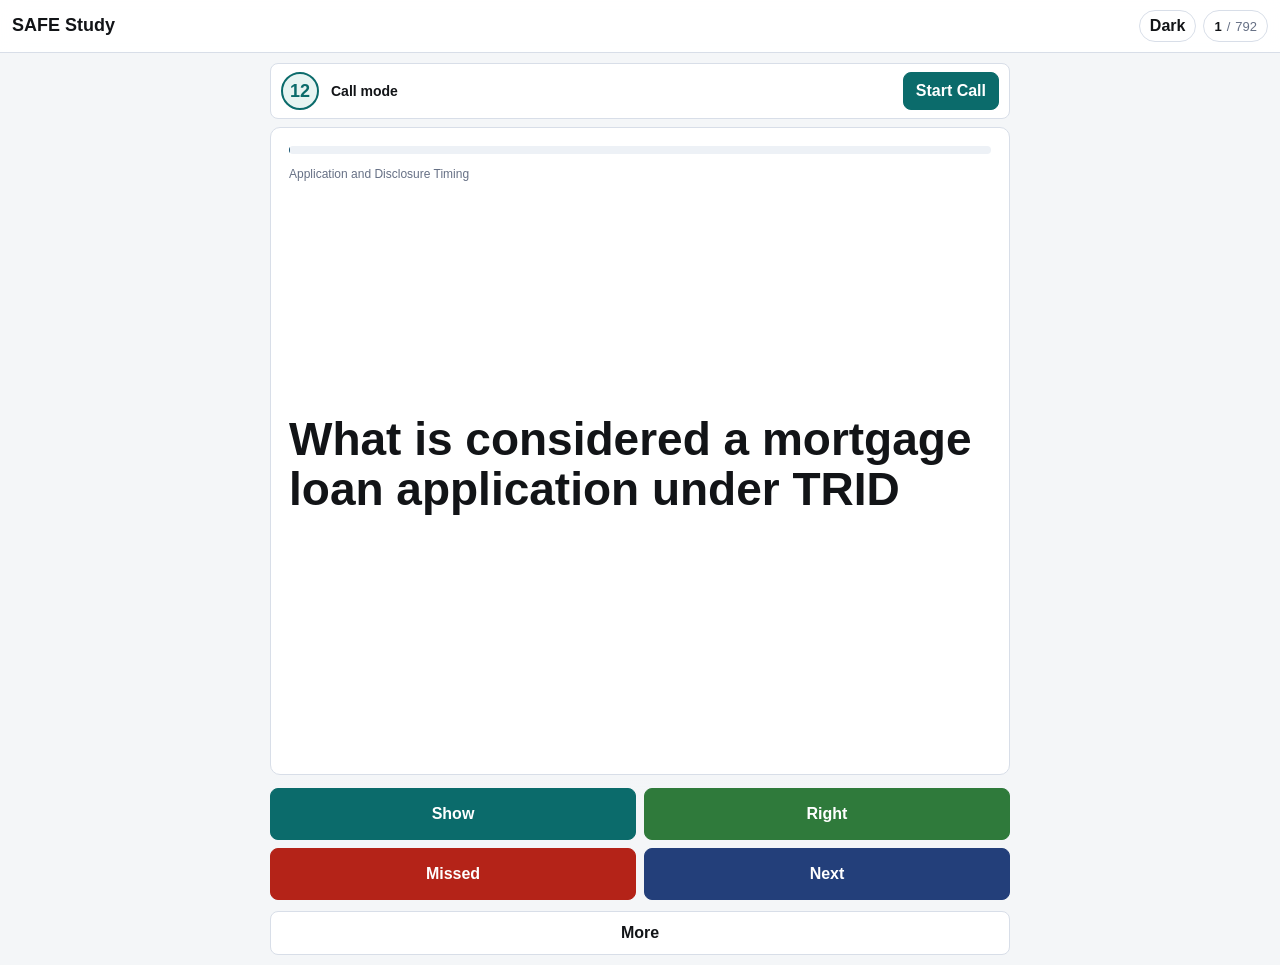
==== commit 66dcd38d: "Simplify study UI" ====
--- a/index.html
+++ b/index.html
@@ -138,6 +138,30 @@
 .demo-actions { display: grid; grid-template-columns: 1fr 1fr 1fr; gap: 8px; }
 .demo-actions .btn { min-height: 42px; padding: 8px 10px; }
 .demo-actions .btn:disabled { opacity: .45; cursor: default; }
+.topbar { position: static; padding: 10px 12px; }
+.logo, #demoToggle, .brand .small, .scorebar .pill:nth-of-type(2), .scorebar .pill:nth-of-type(3), .side-panel, .call-actions .pill, .call-copy .small, #kind, #source, .prompt { display: none; }
+.brand { gap: 0; }
+h1 { font-size: 18px; }
+.scorebar { align-items: center; gap: 7px; }
+.scorebar .pill, .scorebar .theme-toggle { min-height: 32px; padding: 6px 10px; }
+.shell { width: min(760px, 100%); padding: 10px; gap: 8px; }
+.call-panel { grid-template-columns: auto 1fr; gap: 10px; padding: 8px 10px; border-radius: 8px; box-shadow: none; }
+.timer { width: 38px; height: 38px; font-size: 18px; }
+.call-copy strong { font-size: 14px; }
+.call-actions { justify-content: flex-end; }
+.call-actions .btn { min-height: 38px; padding: 8px 12px; border-radius: 8px; }
+.study-layout { display: block; }
+.primary-column { gap: 8px; }
+.card { min-height: calc(100vh - 252px); gap: 10px; padding: 18px; border-radius: 10px; box-shadow: none; }
+.meta { min-height: 20px; }
+.tag { border: 0; border-radius: 0; background: transparent; padding: 0; white-space: normal; }
+.front { font-size: clamp(25px, 6vw, 46px); line-height: 1.08; }
+.back { padding-top: 14px; font-size: clamp(17px, 3vw, 24px); }
+.actions { grid-template-columns: repeat(2, minmax(0, 1fr)); gap: 8px; padding-top: 8px; }
+.btn { min-height: 52px; border-radius: 8px; }
+details.more { box-shadow: none; border-radius: 8px; }
+details.more summary { padding: 12px; text-align: center; }
+.more-body { padding: 12px; }
 @media (max-width: 820px) {
   .topbar { position: static; align-items: flex-start; flex-direction: column; }
   .scorebar { justify-content: flex-start; }
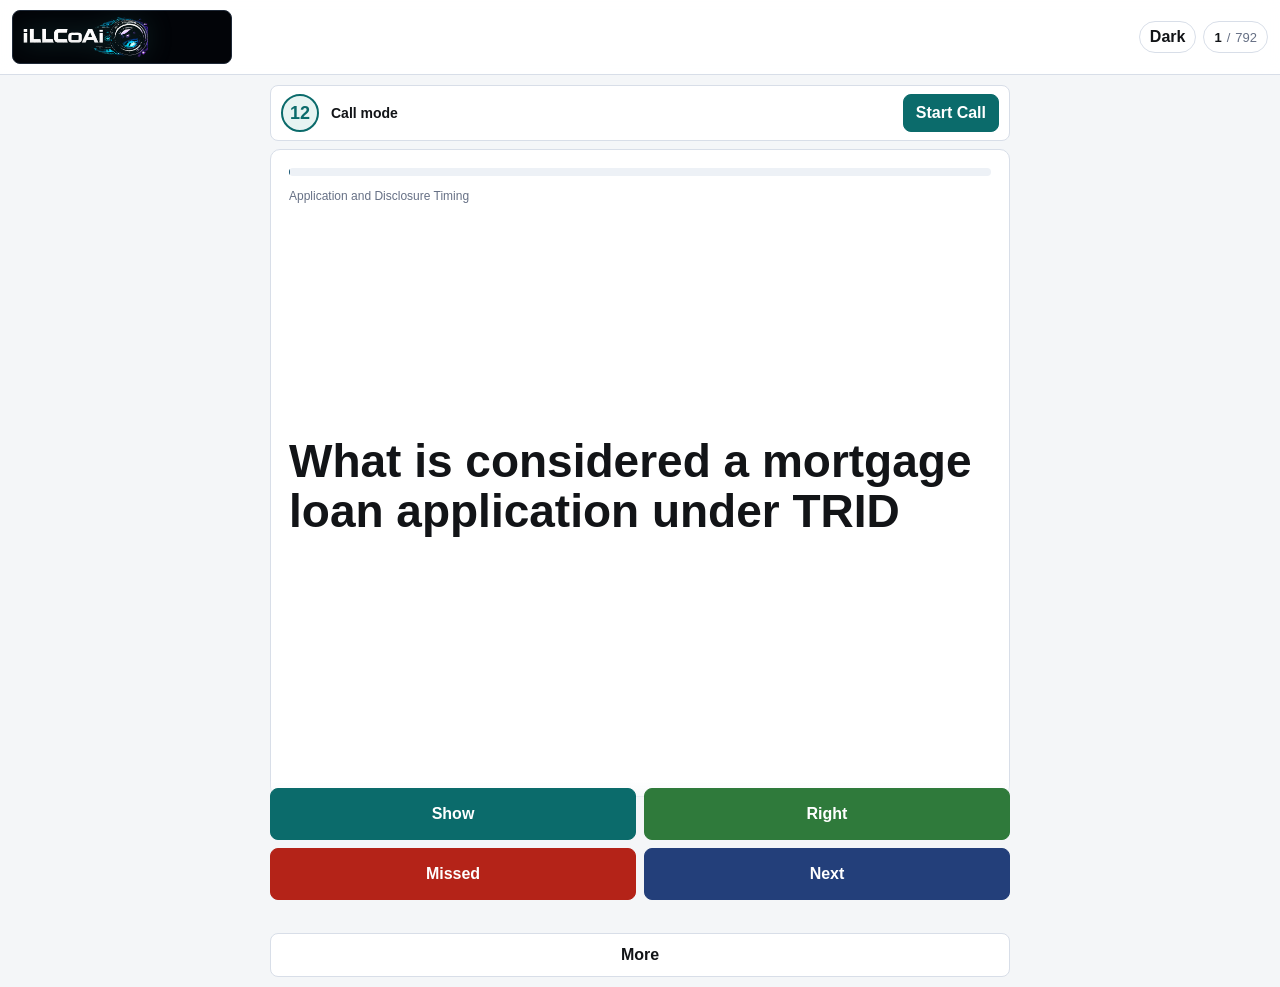
==== commit c5319057: "Brand header with ILLCoAI cutout" ====
--- a/index.html
+++ b/index.html
@@ -62,6 +62,8 @@
 .topbar { position: sticky; top: 0; z-index: 5; display: flex; justify-content: space-between; align-items: center; gap: 14px; padding: 14px 18px; border-bottom: 1px solid var(--line); background: var(--topbar-bg); backdrop-filter: blur(10px); }
 .brand { display: flex; align-items: center; gap: 11px; min-width: 0; }
 .logo { width: 40px; height: 40px; display: grid; place-items: center; border: 2px solid var(--ink); background: var(--teal-soft); font-weight: 900; }
+.brand-mark { width: min(220px, 48vw); height: 54px; display: flex; align-items: center; border: 1px solid #1f2937; border-radius: 8px; background: #020408; overflow: hidden; padding: 3px 8px; }
+.brand-logo { width: 100%; height: 100%; object-fit: contain; object-position: left center; display: block; filter: drop-shadow(0 0 12px rgba(79,209,197,.28)); }
 h1, p { margin: 0; }
 h1 { font-size: 21px; line-height: 1.08; }
 .small { font-size: 13px; line-height: 1.38; }
@@ -139,7 +141,7 @@
 .demo-actions .btn { min-height: 42px; padding: 8px 10px; }
 .demo-actions .btn:disabled { opacity: .45; cursor: default; }
 .topbar { position: static; padding: 10px 12px; }
-.logo, #demoToggle, .brand .small, .scorebar .pill:nth-of-type(2), .scorebar .pill:nth-of-type(3), .side-panel, .call-actions .pill, .call-copy .small, #kind, #source, .prompt { display: none; }
+.logo, #demoToggle, .brand .small, .brand h1, .scorebar .pill:nth-of-type(2), .scorebar .pill:nth-of-type(3), .side-panel, .call-actions .pill, .call-copy .small, #kind, #source, .prompt { display: none; }
 .brand { gap: 0; }
 h1 { font-size: 18px; }
 .scorebar { align-items: center; gap: 7px; }
@@ -194,7 +196,7 @@
 <body>
 <div class="app">
   <header class="topbar">
-    <div class="brand"><div class="logo">MLO</div><div><h1>SAFE Study</h1><p class="small muted">792 cards. Focus mode.</p></div></div>
+    <div class="brand"><div class="brand-mark"><img class="brand-logo" src="assets/illcoai-cutout.png" alt="ILLCoAI"></div><div><h1>SAFE Study</h1><p class="small muted">792 cards. Focus mode.</p></div></div>
     <div class="scorebar"><button class="btn ghost theme-toggle" id="demoToggle">Demo</button><button class="btn ghost theme-toggle" id="themeToggle">Dark</button><span class="pill"><strong id="position">1</strong>/<span id="total">792</span></span><span class="pill">Right <strong id="known">0</strong></span><span class="pill">Missed <strong id="missed">0</strong></span></div>
   </header>
   <main class="shell">
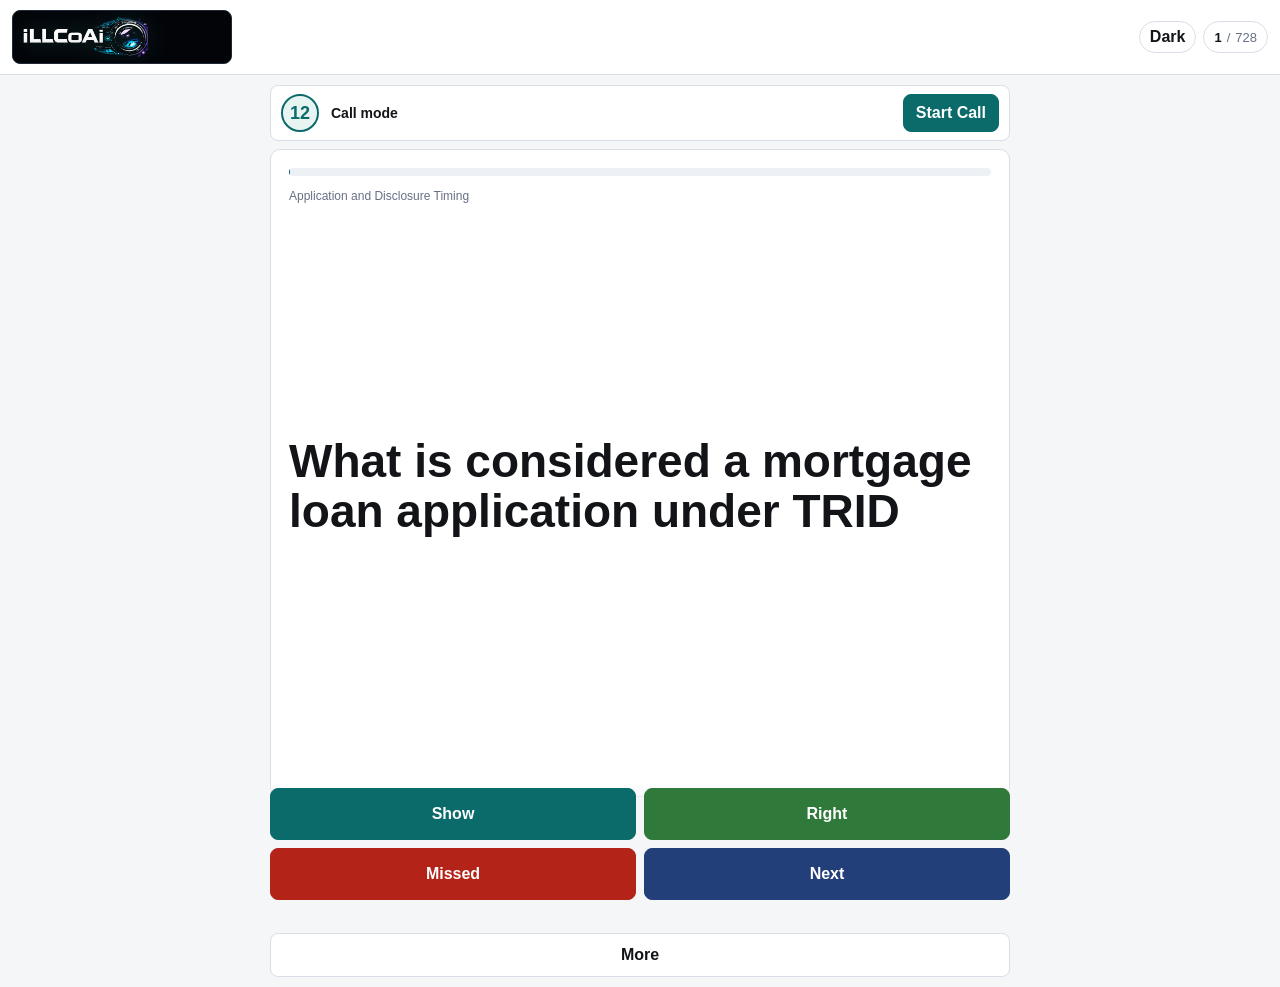
==== commit 8d91a870: "Audit and update SAFE MLO content" ====
--- a/index.html
+++ b/index.html
@@ -4,6 +4,7 @@
 <meta charset="utf-8">
 <meta name="viewport" content="width=device-width, initial-scale=1">
 <title>SAFE MLO Study</title>
+<link rel="icon" href="data:,">
 <style>
 :root {
   color-scheme: light;
@@ -128,6 +129,10 @@
 textarea { min-height: 96px; resize: vertical; font: 12px/1.4 Consolas, monospace; text-transform: none; }
 .more-actions { display: flex; flex-wrap: wrap; gap: 8px; }
 .more-actions .btn { flex: 1 1 160px; }
+.verification { border-left: 3px solid var(--teal); background: var(--control); padding: 10px 12px; color: var(--muted); font-size: 12px; line-height: 1.45; }
+.verification strong { color: var(--ink); }
+.verification-links { display: flex; flex-wrap: wrap; gap: 10px; margin-top: 6px; }
+.verification a { color: var(--teal); font-weight: 800; }
 .feedback { min-height: 20px; color: var(--muted); }
 .missed-list { display: grid; gap: 8px; max-height: 190px; overflow: auto; }
 .side-panel .missed-list { max-height: 270px; }
@@ -196,8 +201,8 @@
 <body>
 <div class="app">
   <header class="topbar">
-    <div class="brand"><div class="brand-mark"><img class="brand-logo" src="assets/illcoai-cutout.png" alt="ILLCoAI"></div><div><h1>SAFE Study</h1><p class="small muted">792 cards. Focus mode.</p></div></div>
-    <div class="scorebar"><button class="btn ghost theme-toggle" id="demoToggle">Demo</button><button class="btn ghost theme-toggle" id="themeToggle">Dark</button><span class="pill"><strong id="position">1</strong>/<span id="total">792</span></span><span class="pill">Right <strong id="known">0</strong></span><span class="pill">Missed <strong id="missed">0</strong></span></div>
+    <div class="brand"><div class="brand-mark"><img class="brand-logo" src="assets/illcoai-cutout.png" alt="ILLCoAI"></div><div><h1>SAFE Study</h1><p class="small muted">728 cards. Verified July 10, 2026.</p></div></div>
+    <div class="scorebar"><button class="btn ghost theme-toggle" id="demoToggle">Demo</button><button class="btn ghost theme-toggle" id="themeToggle">Dark</button><span class="pill"><strong id="position">1</strong>/<span id="total">728</span></span><span class="pill">Right <strong id="known">0</strong></span><span class="pill">Missed <strong id="missed">0</strong></span></div>
   </header>
   <main class="shell">
     <section class="call-panel" id="callPanel">
@@ -249,10 +254,14 @@
     <details class="more">
       <summary>More</summary>
       <div class="more-body">
+        <div class="verification" role="note">
+          <strong>Verified July 10, 2026.</strong> Current federal SAFE MLO baseline. State-specific licensing and lending rules can add requirements.
+          <nav class="verification-links" aria-label="Verification sources"><a href="https://mortgage.nationwidelicensingsystem.org/knowledge/Products/nmls/pubs/testingHbk/education/mlo_testing/mlo_test_faq/mlo_testing_hbk_testOutline.html" target="_blank" rel="noreferrer">NMLS outline</a><a href="https://www.consumerfinance.gov/rules-policy/regulations/1026/" target="_blank" rel="noreferrer">Regulation Z</a><a href="https://uscode.house.gov/view.xhtml?req=(title:12%20section:5104%20edition:prelim)" target="_blank" rel="noreferrer">SAFE Act</a></nav>
+        </div>
         <div class="grid">
           <label>Study type<select id="mode"><option value="all">All cards</option><option value="flashcard">Flashcards</option><option value="quiz">Quiz</option><option value="trap">Traps</option><option value="quick-rule">Quick rules</option><option value="study-step">Study steps</option><option value="missed">Missed only</option></select></label>
-          <label>Category<select id="cat"><option value="">All categories</option><option value="1.1 RESPA — Regulation X">1.1 RESPA — Regulation X</option><option value="1.2 ECOA — Regulation B">1.2 ECOA — Regulation B</option><option value="1.3 TILA — Regulation Z">1.3 TILA — Regulation Z</option><option value="1.4 TRID / Know Before You Owe">1.4 TRID / Know Before You Owe</option><option value="1.5 Other Federal Laws">1.5 Other Federal Laws</option><option value="1.6 Regulatory Authorities">1.6 Regulatory Authorities</option><option value="2.1 SAFE Act">2.1 SAFE Act</option><option value="2.2 State Mortgage Regulatory Agencies">2.2 State Mortgage Regulatory Agencies</option><option value="2.3 License Law and Regulation">2.3 License Law and Regulation</option><option value="2.4 Compliance">2.4 Compliance</option><option value="3.1 Qualified and Non-Qualified Mortgage Programs">3.1 Qualified and Non-Qualified Mortgage Programs</option><option value="3.2 Mortgage Loan Products">3.2 Mortgage Loan Products</option><option value="3.3 Mortgage Industry Terms">3.3 Mortgage Industry Terms</option><option value="4.1 Loan Inquiry and Application Process">4.1 Loan Inquiry and Application Process</option><option value="4.2 Verification">4.2 Verification</option><option value="4.3 Tolerances and Disclosure Timing">4.3 Tolerances and Disclosure Timing</option><option value="4.4 Closing Disclosure and Counseling">4.4 Closing Disclosure and Counseling</option><option value="4.5 Processing and Underwriting">4.5 Processing and Underwriting</option><option value="4.6 Closing">4.6 Closing</option><option value="4.7 Financial Calculations">4.7 Financial Calculations</option><option value="5.1 Prohibited Acts">5.1 Prohibited Acts</option><option value="5.2 Fair Lending">5.2 Fair Lending</option><option value="5.3 Fraud Detection">5.3 Fraud Detection</option><option value="5.4 Advertising Ethics">5.4 Advertising Ethics</option><option value="5.5 Predatory Lending and Steering">5.5 Predatory Lending and Steering</option><option value="5.6 Borrower Relationship Ethics">5.6 Borrower Relationship Ethics</option><option value="5.7 Company Compliance and Complaints">5.7 Company Compliance and Complaints</option><option value="ARM Trap Answers">ARM Trap Answers</option><option value="ATR / QM">ATR / QM</option><option value="ATR / Underwriting / Verification">ATR / Underwriting / Verification</option><option value="Advertising Ethics">Advertising Ethics</option><option value="Answer Key">Answer Key</option><option value="Application and Disclosure Timing">Application and Disclosure Timing</option><option value="Borrower Relationship Ethics">Borrower Relationship Ethics</option><option value="Card 1 — Rule">Card 1 — Rule</option><option value="Card 2 — Rule">Card 2 — Rule</option><option value="Card 2 — Trap">Card 2 — Trap</option><option value="Card 3 — Scenario">Card 3 — Scenario</option><option value="Card 3 — Trap">Card 3 — Trap</option><option value="Closing and Settlement">Closing and Settlement</option><option value="Company Compliance and Complaints">Company Compliance and Complaints</option><option value="Compliance">Compliance</option><option value="ECOA / Fair Lending Trap Answers">ECOA / Fair Lending Trap Answers</option><option value="ECOA / Regulation B">ECOA / Regulation B</option><option value="Emergency Last-Day Memorization List">Emergency Last-Day Memorization List</option><option value="Error Categories">Error Categories</option><option value="Ethics / Fraud">Ethics / Fraud</option><option value="Example 1 — TRID Application">Example 1 — TRID Application</option><option value="Example 2 — RESPA Referral Fee">Example 2 — RESPA Referral Fee</option><option value="Fair Lending">Fair Lending</option><option value="Federal Law Matchups">Federal Law Matchups</option><option value="Federal Laws">Federal Laws</option><option value="Final Rule">Final Rule</option><option value="Fraud Detection">Fraud Detection</option><option value="Fraud Trap Answers">Fraud Trap Answers</option><option value="High-Yield Calculation Cards">High-Yield Calculation Cards</option><option value="Highest-Value Study Order">Highest-Value Study Order</option><option value="Instant Elimination Rules">Instant Elimination Rules</option><option value="License Law and Regulation">License Law and Regulation</option><option value="Loan Product Trap Answers">Loan Product Trap Answers</option><option value="Loan Products">Loan Products</option><option value="Missed-Question Review System">Missed-Question Review System</option><option value="Mixed Exam Practice">Mixed Exam Practice</option><option value="Mortgage Industry Terms">Mortgage Industry Terms</option><option value="Mortgage Loan Products">Mortgage Loan Products</option><option value="Mortgage Math">Mortgage Math</option><option value="Mortgage Math Trap Answers">Mortgage Math Trap Answers</option><option value="Must-Know Numbers">Must-Know Numbers</option><option value="Must-Memorize Federal Law Matchups">Must-Memorize Federal Law Matchups</option><option value="National MLO Test Table of Contents">National MLO Test Table of Contents</option><option value="Other Federal Laws">Other Federal Laws</option><option value="Predatory Lending and Steering">Predatory Lending and Steering</option><option value="Prohibited Acts">Prohibited Acts</option><option value="Qualified and Non-Qualified Mortgage Programs">Qualified and Non-Qualified Mortgage Programs</option><option value="Questions">Questions</option><option value="RESPA / Regulation X">RESPA / Regulation X</option><option value="RESPA Trap Answers">RESPA Trap Answers</option><option value="Review Cycle">Review Cycle</option><option value="SAFE / Licensing">SAFE / Licensing</option><option value="SAFE / NMLS">SAFE / NMLS</option><option value="SAFE Act">SAFE Act</option><option value="SAFE Act / Licensing Trap Answers">SAFE Act / Licensing Trap Answers</option><option value="SAFE MLO Final Exam Simulator — 100 Mixed Questions">SAFE MLO Final Exam Simulator — 100 Mixed Questions</option><option value="SAFE MLO Study System — Start Here">SAFE MLO Study System — Start Here</option><option value="Score Guide">Score Guide</option><option value="State Mortgage Regulatory Agencies">State Mortgage Regulatory Agencies</option><option value="TILA / Regulation Z">TILA / Regulation Z</option><option value="TILA / Regulation Z Trap Answers">TILA / Regulation Z Trap Answers</option><option value="TRID / Disclosures">TRID / Disclosures</option><option value="TRID / Know Before You Owe">TRID / Know Before You Owe</option><option value="TRID Timing Rules">TRID Timing Rules</option><option value="TRID Trap Answers">TRID Trap Answers</option><option value="Tolerance Rules">Tolerance Rules</option><option value="Tolerance Trap Answers">Tolerance Trap Answers</option></select></label>
-          <label>Source<select id="src"><option value="">All sources</option><option value="Final Cram Deck">Final Cram Deck</option><option value="Final Exam Simulator 100 Questions">Final Exam Simulator 100 Questions</option><option value="Flashcards Ethics">Flashcards Ethics</option><option value="Flashcards Federal Mortgage Related Laws">Flashcards Federal Mortgage Related Laws</option><option value="Flashcards General Mortgage Knowledge">Flashcards General Mortgage Knowledge</option><option value="Flashcards Mortgage Loan Origination Activities">Flashcards Mortgage Loan Origination Activities</option><option value="Flashcards Uniform State Content">Flashcards Uniform State Content</option><option value="Missed Question Review System">Missed Question Review System</option><option value="Practice Test Set 1 40 Questions">Practice Test Set 1 40 Questions</option><option value="Practice Test Set 2 50 Scenario Questions">Practice Test Set 2 50 Scenario Questions</option><option value="README START HERE">README START HERE</option><option value="SAFE MLO Table of Contents">SAFE MLO Table of Contents</option><option value="Wrong Answer Trap Deck">Wrong Answer Trap Deck</option></select></label>
+          <label>Category<select id="cat"><option value="">All categories</option></select></label>
+          <label>Source<select id="src"><option value="">All sources</option></select></label>
         </div>
         <div class="grid"><label>Search<input id="search" type="search" placeholder="TRID, RESPA, DTI"></label><label>Answer seconds<input id="answerSeconds" type="number" min="5" max="60" value="12"></label><label>Review seconds<input id="reviewSeconds" type="number" min="3" max="30" value="6"></label></div>
         <div class="more-actions"><button class="btn ghost" id="shuffle">Shuffle</button><button class="btn ghost" id="reset">Reset</button><button class="btn ghost" id="copySave">Copy continue code</button><button class="btn ghost" id="restoreSave">Restore code</button></div>
@@ -276,13 +285,16 @@
     </section>
   </div>
 </div>
-<script id="deck-data" type="application/json">[{"id":"flashcard-0055","kind":"flashcard","category":"Application and Disclosure Timing","source":"Flashcards Mortgage Loan Origination Activities","front":"What is considered a mortgage loan application under TRID","back":"Six pieces of information: borrower name, income, Social Security number to obtain credit, property address, estimated property value, and mortgage loan amount sought.","options":[],"answer":"","tags":["trid","products"]},{"id":"flashcard-0056","kind":"flashcard","category":"Application and Disclosure Timing","source":"Flashcards Mortgage Loan Origination Activities","front":"Once the six application items are received, when must the Loan Estimate be delivered or mailed","back":"Within 3 business days.","options":[],"answer":"","tags":["trid"]},{"id":"flashcard-0057","kind":"flashcard","category":"Application and Disclosure Timing","source":"Flashcards Mortgage Loan Origination Activities","front":"Can an MLO require supporting documents before issuing a Loan Estimate","back":"No. The lender cannot require verification documents before providing the Loan Estimate.","options":[],"answer":"","tags":["trid"]},{"id":"flashcard-0058","kind":"flashcard","category":"Application and Disclosure Timing","source":"Flashcards Mortgage Loan Origination Activities","front":"When must the Closing Disclosure generally be received before closing","back":"At least 3 business days before consummation.","options":[],"answer":"","tags":["trid"]},{"id":"flashcard-0059","kind":"flashcard","category":"Application and Disclosure Timing","source":"Flashcards Mortgage Loan Origination Activities","front":"What changes trigger a new 3-business-day waiting period after a corrected Closing Disclosure","back":"APR becomes inaccurate, loan product changes, or a prepayment penalty is added.","options":[],"answer":"","tags":["trid","tila"]},{"id":"flashcard-0060","kind":"flashcard","category":"Application and Disclosure Timing","source":"Flashcards Mortgage Loan Origination Activities","front":"What is a zero-tolerance fee","back":"A fee that generally cannot increase from the Loan Estimate to Closing Disclosure unless there is a valid changed circumstance.","options":[],"answer":"","tags":["trid","products"]},{"id":"flashcard-0061","kind":"flashcard","category":"Application and Disclosure Timing","source":"Flashcards Mortgage Loan Origination Activities","front":"Give examples of zero-tolerance fees.","back":"Lender fees, mortgage broker fees, transfer taxes, and fees paid to an affiliate or required provider when the borrower cannot shop.","options":[],"answer":"","tags":["trid"]},{"id":"flashcard-0062","kind":"flashcard","category":"Application and Disclosure Timing","source":"Flashcards Mortgage Loan Origination Activities","front":"What is the 10% cumulative tolerance category","back":"Certain third-party services where the borrower may shop but chooses a provider on the lender’s written list.","options":[],"answer":"","tags":["trid"]},{"id":"flashcard-0063","kind":"flashcard","category":"Application and Disclosure Timing","source":"Flashcards Mortgage Loan Origination Activities","front":"What fees may change without tolerance limits","back":"Prepaid interest, property insurance premiums, escrow amounts, services the borrower selects independently, and optional services.","options":[],"answer":"","tags":["trid"]},{"id":"flashcard-0064","kind":"flashcard","category":"Application and Disclosure Timing","source":"Flashcards Mortgage Loan Origination Activities","front":"What is a changed circumstance","back":"A valid event that affects settlement charges, borrower eligibility, or loan terms, such as new information or changed borrower/property facts.","options":[],"answer":"","tags":["trid","respa","products"]},{"id":"flashcard-0065","kind":"flashcard","category":"Application and Disclosure Timing","source":"Flashcards Mortgage Loan Origination Activities","front":"When must a revised Loan Estimate be issued after a changed circumstance","back":"Within 3 business days of receiving information sufficient to establish the changed circumstance.","options":[],"answer":"","tags":["trid"]},{"id":"flashcard-0066","kind":"flashcard","category":"Application and Disclosure Timing","source":"Flashcards Mortgage Loan Origination Activities","front":"Can a revised Loan Estimate be given after the Closing Disclosure","back":"Generally no. Once the Closing Disclosure is issued, corrections are handled through the Closing Disclosure.","options":[],"answer":"","tags":["trid"]},{"id":"flashcard-0067","kind":"flashcard","category":"Application and Disclosure Timing","source":"Flashcards Mortgage Loan Origination Activities","front":"What is consummation","back":"The point when the borrower becomes legally obligated on the loan.","options":[],"answer":"","tags":["trid"]},{"id":"flashcard-0068","kind":"flashcard","category":"Application and Disclosure Timing","source":"Flashcards Mortgage Loan Origination Activities","front":"Is consummation always the same as closing or settlement","back":"Not always. It depends on state law and when the borrower becomes legally obligated.","options":[],"answer":"","tags":["trid","respa"]},{"id":"flashcard-0069","kind":"flashcard","category":"ATR / Underwriting / Verification","source":"Flashcards Mortgage Loan Origination Activities","front":"What does ATR stand for","back":"Ability to Repay.","options":[],"answer":"","tags":["general"]},{"id":"flashcard-0070","kind":"flashcard","category":"ATR / Underwriting / Verification","source":"Flashcards Mortgage Loan Origination Activities","front":"What must a lender determine under ATR","back":"That the borrower has a reasonable ability to repay the loan according to its terms.","options":[],"answer":"","tags":["general"]},{"id":"flashcard-0071","kind":"flashcard","category":"ATR / Underwriting / Verification","source":"Flashcards Mortgage Loan Origination Activities","front":"What are common ATR factors","back":"Income/assets, employment, monthly payment, simultaneous loans, mortgage-related obligations, debts, DTI/residual income, and credit history.","options":[],"answer":"","tags":["math"]},{"id":"flashcard-0072","kind":"flashcard","category":"ATR / Underwriting / Verification","source":"Flashcards Mortgage Loan Origination Activities","front":"What is DTI","back":"Debt-to-income ratio, comparing monthly debt obligations to gross monthly income.","options":[],"answer":"","tags":["math"]},{"id":"flashcard-0073","kind":"flashcard","category":"ATR / Underwriting / Verification","source":"Flashcards Mortgage Loan Origination Activities","front":"What is LTV","back":"Loan-to-value ratio, comparing the loan amount to the property value or purchase price.","options":[],"answer":"","tags":["math","products"]},{"id":"flashcard-0074","kind":"flashcard","category":"ATR / Underwriting / Verification","source":"Flashcards Mortgage Loan Origination Activities","front":"What is CLTV","back":"Combined loan-to-value, including multiple liens on the property.","options":[],"answer":"","tags":["math","products"]},{"id":"flashcard-0075","kind":"flashcard","category":"ATR / Underwriting / Verification","source":"Flashcards Mortgage Loan Origination Activities","front":"What is a gift letter used for","back":"To document that funds given to the borrower are a true gift and do not need to be repaid.","options":[],"answer":"","tags":["general"]},{"id":"flashcard-0076","kind":"flashcard","category":"ATR / Underwriting / Verification","source":"Flashcards Mortgage Loan Origination Activities","front":"Why are unexplained deposits a red flag","back":"They may indicate undisclosed debt, borrowed funds, fraud, or money laundering risk.","options":[],"answer":"","tags":["ethics-fraud"]},{"id":"flashcard-0077","kind":"flashcard","category":"ATR / Underwriting / Verification","source":"Flashcards Mortgage Loan Origination Activities","front":"What is the MLO’s duty when discovering inaccurate borrower information","back":"Correct it and disclose accurate information. Never ignore or submit false information.","options":[],"answer":"","tags":["general"]},{"id":"flashcard-0078","kind":"flashcard","category":"ATR / Underwriting / Verification","source":"Flashcards Mortgage Loan Origination Activities","front":"Can an MLO tell a borrower to leave debts off an application","back":"No. That is fraud.","options":[],"answer":"","tags":["ethics-fraud"]},{"id":"flashcard-0079","kind":"flashcard","category":"ATR / Underwriting / Verification","source":"Flashcards Mortgage Loan Origination Activities","front":"Can an MLO suggest a borrower claim owner occupancy if they intend to rent the property","back":"No. That is occupancy fraud.","options":[],"answer":"","tags":["ethics-fraud"]},{"id":"flashcard-0080","kind":"flashcard","category":"Closing and Settlement","source":"Flashcards Mortgage Loan Origination Activities","front":"What is a rate lock","back":"A lender agreement to hold a specific interest rate for a defined period.","options":[],"answer":"","tags":["respa"]},{"id":"flashcard-0081","kind":"flashcard","category":"Closing and Settlement","source":"Flashcards Mortgage Loan Origination Activities","front":"What is a lock-in agreement","back":"Written confirmation of locked rate terms, expiration, and related conditions.","options":[],"answer":"","tags":["respa"]},{"id":"flashcard-0082","kind":"flashcard","category":"Closing and Settlement","source":"Flashcards Mortgage Loan Origination Activities","front":"What is title insurance","back":"Insurance protecting against covered defects in title ownership.","options":[],"answer":"","tags":["respa"]},{"id":"flashcard-0083","kind":"flashcard","category":"Closing and Settlement","source":"Flashcards Mortgage Loan Origination Activities","front":"What is hazard insurance","back":"Property insurance protecting against physical damage to the home.","options":[],"answer":"","tags":["respa"]},{"id":"flashcard-0084","kind":"flashcard","category":"Closing and Settlement","source":"Flashcards Mortgage Loan Origination Activities","front":"What is escrow","back":"Funds collected and held to pay future obligations such as taxes and insurance.","options":[],"answer":"","tags":["respa"]},{"id":"flashcard-0085","kind":"flashcard","category":"RESPA / Regulation X","source":"Flashcards Federal Mortgage Related Laws","front":"What does RESPA stand for","back":"Real Estate Settlement Procedures Act.","options":[],"answer":"","tags":["respa"]},{"id":"flashcard-0086","kind":"flashcard","category":"RESPA / Regulation X","source":"Flashcards Federal Mortgage Related Laws","front":"What regulation implements RESPA","back":"Regulation X.","options":[],"answer":"","tags":["respa"]},{"id":"flashcard-0087","kind":"flashcard","category":"RESPA / Regulation X","source":"Flashcards Federal Mortgage Related Laws","front":"What is the main purpose of RESPA","back":"To protect consumers from abusive settlement practices and require clear disclosures about settlement costs.","options":[],"answer":"","tags":["respa"]},{"id":"flashcard-0088","kind":"flashcard","category":"RESPA / Regulation X","source":"Flashcards Federal Mortgage Related Laws","front":"What types of loans does RESPA generally cover","back":"Federally related mortgage loans secured by residential real estate.","options":[],"answer":"","tags":["respa"]},{"id":"flashcard-0089","kind":"flashcard","category":"RESPA / Regulation X","source":"Flashcards Federal Mortgage Related Laws","front":"What is a settlement service","back":"A service connected to a real estate settlement, such as title work, appraisal, credit report, loan origination, closing, or escrow services.","options":[],"answer":"","tags":["respa","privacy-credit"]},{"id":"flashcard-0090","kind":"flashcard","category":"RESPA / Regulation X","source":"Flashcards Federal Mortgage Related Laws","front":"What does RESPA Section 8 prohibit","back":"Kickbacks, referral fees, and unearned fees connected to settlement services.","options":[],"answer":"","tags":["respa"]},{"id":"flashcard-0091","kind":"flashcard","category":"RESPA / Regulation X","source":"Flashcards Federal Mortgage Related Laws","front":"Can an MLO receive money for referring a borrower to a title company","back":"No. That is a prohibited referral fee under RESPA.","options":[],"answer":"","tags":["respa"]},{"id":"flashcard-0092","kind":"flashcard","category":"RESPA / Regulation X","source":"Flashcards Federal Mortgage Related Laws","front":"What is an Affiliated Business Arrangement","back":"A situation where a person in a position to refer settlement business has an ownership or financial interest in the company receiving the referral.","options":[],"answer":"","tags":["respa"]},{"id":"flashcard-0093","kind":"flashcard","category":"RESPA / Regulation X","source":"Flashcards Federal Mortgage Related Laws","front":"Is an affiliated business arrangement automatically illegal","back":"No, but it must be properly disclosed and the borrower generally cannot be required to use the affiliate.","options":[],"answer":"","tags":["respa"]},{"id":"flashcard-0094","kind":"flashcard","category":"RESPA / Regulation X","source":"Flashcards Federal Mortgage Related Laws","front":"What disclosure is required for an affiliated business arrangement","back":"The Affiliated Business Arrangement Disclosure.","options":[],"answer":"","tags":["respa"]},{"id":"flashcard-0095","kind":"flashcard","category":"RESPA / Regulation X","source":"Flashcards Federal Mortgage Related Laws","front":"When must an initial escrow statement generally be provided","back":"At settlement or within 45 days after settlement.","options":[],"answer":"","tags":["respa"]},{"id":"flashcard-0096","kind":"flashcard","category":"RESPA / Regulation X","source":"Flashcards Federal Mortgage Related Laws","front":"How often must an annual escrow statement be provided","back":"Once per year.","options":[],"answer":"","tags":["respa"]},{"id":"flashcard-0097","kind":"flashcard","category":"ECOA / Regulation B","source":"Flashcards Federal Mortgage Related Laws","front":"What does ECOA stand for","back":"Equal Credit Opportunity Act.","options":[],"answer":"","tags":["ecoa"]},{"id":"flashcard-0098","kind":"flashcard","category":"ECOA / Regulation B","source":"Flashcards Federal Mortgage Related Laws","front":"What regulation implements ECOA","back":"Regulation B.","options":[],"answer":"","tags":["ecoa"]},{"id":"flashcard-0099","kind":"flashcard","category":"ECOA / Regulation B","source":"Flashcards Federal Mortgage Related Laws","front":"What is the main purpose of ECOA","back":"To prevent discrimination in credit transactions.","options":[],"answer":"","tags":["ecoa"]},{"id":"flashcard-0100","kind":"flashcard","category":"ECOA / Regulation B","source":"Flashcards Federal Mortgage Related Laws","front":"What protected classes are covered under ECOA","back":"Race, color, religion, national origin, sex, marital status, age, receipt of public assistance, and exercising rights under consumer credit laws.","options":[],"answer":"","tags":["ecoa"]},{"id":"flashcard-0101","kind":"flashcard","category":"ECOA / Regulation B","source":"Flashcards Federal Mortgage Related Laws","front":"Can a lender ask about childbearing plans","back":"No. Questions about plans to have children are prohibited.","options":[],"answer":"","tags":["ecoa"]},{"id":"flashcard-0102","kind":"flashcard","category":"ECOA / Regulation B","source":"Flashcards Federal Mortgage Related Laws","front":"Can income from public assistance be considered","back":"Yes. A lender cannot discriminate because income comes from public assistance.","options":[],"answer":"","tags":["ecoa"]},{"id":"flashcard-0103","kind":"flashcard","category":"ECOA / Regulation B","source":"Flashcards Federal Mortgage Related Laws","front":"What is adverse action","back":"A denial, termination, unfavorable change, or refusal to grant credit on requested terms.","options":[],"answer":"","tags":["ecoa"]},{"id":"flashcard-0104","kind":"flashcard","category":"ECOA / Regulation B","source":"Flashcards Federal Mortgage Related Laws","front":"When must an adverse action notice generally be provided","back":"Within 30 days after receiving a completed application.","options":[],"answer":"","tags":["ecoa"]},{"id":"flashcard-0105","kind":"flashcard","category":"ECOA / Regulation B","source":"Flashcards Federal Mortgage Related Laws","front":"Can an MLO discourage someone from applying because of race, age, marital status, or public assistance income","back":"No. That is prohibited discrimination.","options":[],"answer":"","tags":["ecoa"]},{"id":"flashcard-0106","kind":"flashcard","category":"ECOA / Regulation B","source":"Flashcards Federal Mortgage Related Laws","front":"What is a spousal signature violation","back":"Requiring a spouse to sign loan documents when the spouse is not needed to qualify or secure the loan.","options":[],"answer":"","tags":["ecoa"]},{"id":"flashcard-0107","kind":"flashcard","category":"TILA / Regulation Z","source":"Flashcards Federal Mortgage Related Laws","front":"What does TILA stand for","back":"Truth in Lending Act.","options":[],"answer":"","tags":["tila"]},{"id":"flashcard-0108","kind":"flashcard","category":"TILA / Regulation Z","source":"Flashcards Federal Mortgage Related Laws","front":"What regulation implements TILA","back":"Regulation Z.","options":[],"answer":"","tags":["tila"]},{"id":"flashcard-0109","kind":"flashcard","category":"TILA / Regulation Z","source":"Flashcards Federal Mortgage Related Laws","front":"What is the main purpose of TILA","back":"To promote informed use of credit by requiring clear disclosure of credit terms and costs.","options":[],"answer":"","tags":["tila"]},{"id":"flashcard-0110","kind":"flashcard","category":"TILA / Regulation Z","source":"Flashcards Federal Mortgage Related Laws","front":"What is APR","back":"Annual Percentage Rate, the cost of credit expressed as a yearly rate.","options":[],"answer":"","tags":["tila"]},{"id":"flashcard-0111","kind":"flashcard","category":"TILA / Regulation Z","source":"Flashcards Federal Mortgage Related Laws","front":"Is APR always the same as the interest rate","back":"No. APR includes certain finance charges and may be higher than the note rate.","options":[],"answer":"","tags":["tila"]},{"id":"flashcard-0112","kind":"flashcard","category":"TILA / Regulation Z","source":"Flashcards Federal Mortgage Related Laws","front":"What is a finance charge","back":"The cost of consumer credit expressed as a dollar amount.","options":[],"answer":"","tags":["tila"]},{"id":"flashcard-0113","kind":"flashcard","category":"TILA / Regulation Z","source":"Flashcards Federal Mortgage Related Laws","front":"What is the right of rescission","back":"The borrower’s right to cancel certain refinance or home equity transactions within 3 business days.","options":[],"answer":"","tags":["tila"]},{"id":"flashcard-0114","kind":"flashcard","category":"TILA / Regulation Z","source":"Flashcards Federal Mortgage Related Laws","front":"Does the right of rescission apply to purchase-money mortgages","back":"No.","options":[],"answer":"","tags":["tila"]},{"id":"flashcard-0115","kind":"flashcard","category":"TILA / Regulation Z","source":"Flashcards Federal Mortgage Related Laws","front":"What is HOEPA","back":"Home Ownership and Equity Protection Act.","options":[],"answer":"","tags":["tila"]},{"id":"flashcard-0116","kind":"flashcard","category":"TILA / Regulation Z","source":"Flashcards Federal Mortgage Related Laws","front":"What does HOEPA regulate","back":"High-cost mortgage loans.","options":[],"answer":"","tags":["tila"]},{"id":"flashcard-0117","kind":"flashcard","category":"TILA / Regulation Z","source":"Flashcards Federal Mortgage Related Laws","front":"What is a Higher-Priced Mortgage Loan","back":"A loan with an APR above the Average Prime Offer Rate by a specified threshold.","options":[],"answer":"","tags":["tila"]},{"id":"flashcard-0118","kind":"flashcard","category":"TILA / Regulation Z","source":"Flashcards Federal Mortgage Related Laws","front":"Are HPMLs the same as HOEPA high-cost loans","back":"No.","options":[],"answer":"","tags":["tila"]},{"id":"flashcard-0119","kind":"flashcard","category":"TILA / Regulation Z","source":"Flashcards Federal Mortgage Related Laws","front":"What is the MLO compensation rule","back":"MLO compensation cannot be based on loan terms or conditions, except loan amount.","options":[],"answer":"","tags":["tila"]},{"id":"flashcard-0120","kind":"flashcard","category":"TILA / Regulation Z","source":"Flashcards Federal Mortgage Related Laws","front":"Can an MLO be paid more because the borrower accepts a higher interest rate","back":"No.","options":[],"answer":"","tags":["tila"]},{"id":"flashcard-0121","kind":"flashcard","category":"TILA / Regulation Z","source":"Flashcards Federal Mortgage Related Laws","front":"Can dual compensation occur on the same transaction","back":"Generally no. An MLO may not be compensated by both the consumer and another party on the same transaction.","options":[],"answer":"","tags":["tila"]},{"id":"flashcard-0122","kind":"flashcard","category":"TRID / Know Before You Owe","source":"Flashcards Federal Mortgage Related Laws","front":"What does TRID combine","back":"TILA and RESPA mortgage disclosure requirements.","options":[],"answer":"","tags":["trid","respa","tila"]},{"id":"flashcard-0123","kind":"flashcard","category":"TRID / Know Before You Owe","source":"Flashcards Federal Mortgage Related Laws","front":"What two main disclosures does TRID require","back":"Loan Estimate and Closing Disclosure.","options":[],"answer":"","tags":["trid"]},{"id":"flashcard-0124","kind":"flashcard","category":"TRID / Know Before You Owe","source":"Flashcards Federal Mortgage Related Laws","front":"What six items trigger a TRID application","back":"Name, income, Social Security number to obtain credit, property address, estimated property value, and mortgage loan amount sought.","options":[],"answer":"","tags":["trid","products"]},{"id":"flashcard-0125","kind":"flashcard","category":"TRID / Know Before You Owe","source":"Flashcards Federal Mortgage Related Laws","front":"When must the Loan Estimate be delivered or mailed","back":"Within 3 business days after application.","options":[],"answer":"","tags":["trid"]},{"id":"flashcard-0126","kind":"flashcard","category":"TRID / Know Before You Owe","source":"Flashcards Federal Mortgage Related Laws","front":"Can a fee be charged before the borrower receives the Loan Estimate and indicates intent to proceed","back":"Generally no, except a bona fide and reasonable credit report fee.","options":[],"answer":"","tags":["trid","privacy-credit"]},{"id":"flashcard-0127","kind":"flashcard","category":"TRID / Know Before You Owe","source":"Flashcards Federal Mortgage Related Laws","front":"When must the Closing Disclosure be received","back":"At least 3 business days before consummation.","options":[],"answer":"","tags":["trid"]},{"id":"flashcard-0128","kind":"flashcard","category":"TRID / Know Before You Owe","source":"Flashcards Federal Mortgage Related Laws","front":"What changes require a new 3-business-day waiting period after the Closing Disclosure","back":"APR becomes inaccurate, loan product changes, or a prepayment penalty is added.","options":[],"answer":"","tags":["trid","tila"]},{"id":"flashcard-0129","kind":"flashcard","category":"TRID / Know Before You Owe","source":"Flashcards Federal Mortgage Related Laws","front":"What is a tolerance cure","back":"A refund or correction when fees exceed allowed tolerance limits.","options":[],"answer":"","tags":["trid"]},{"id":"flashcard-0130","kind":"flashcard","category":"TRID / Know Before You Owe","source":"Flashcards Federal Mortgage Related Laws","front":"When must a tolerance cure generally be provided","back":"No later than 60 days after consummation.","options":[],"answer":"","tags":["trid"]},{"id":"flashcard-0131","kind":"flashcard","category":"Other Federal Laws","source":"Flashcards Federal Mortgage Related Laws","front":"What does HMDA stand for","back":"Home Mortgage Disclosure Act.","options":[],"answer":"","tags":["general"]},{"id":"flashcard-0132","kind":"flashcard","category":"Other Federal Laws","source":"Flashcards Federal Mortgage Related Laws","front":"What regulation implements HMDA","back":"Regulation C.","options":[],"answer":"","tags":["general"]},{"id":"flashcard-0133","kind":"flashcard","category":"Other Federal Laws","source":"Flashcards Federal Mortgage Related Laws","front":"What is the purpose of HMDA","back":"To collect mortgage lending data to help identify lending patterns and possible discrimination.","options":[],"answer":"","tags":["ecoa"]},{"id":"flashcard-0134","kind":"flashcard","category":"Other Federal Laws","source":"Flashcards Federal Mortgage Related Laws","front":"What does FCRA regulate","back":"Use, accuracy, privacy, and disclosure of consumer credit information.","options":[],"answer":"","tags":["products","privacy-credit"]},{"id":"flashcard-0135","kind":"flashcard","category":"Other Federal Laws","source":"Flashcards Federal Mortgage Related Laws","front":"What is required before pulling a credit report","back":"A permissible purpose and borrower authorization.","options":[],"answer":"","tags":["privacy-credit"]},{"id":"flashcard-0136","kind":"flashcard","category":"Other Federal Laws","source":"Flashcards Federal Mortgage Related Laws","front":"What is the Red Flags Rule","back":"A rule requiring financial institutions and creditors to detect, prevent, and respond to identity theft warning signs.","options":[],"answer":"","tags":["privacy-credit"]},{"id":"flashcard-0137","kind":"flashcard","category":"Other Federal Laws","source":"Flashcards Federal Mortgage Related Laws","front":"What does GLBA protect","back":"Consumer financial privacy and nonpublic personal information.","options":[],"answer":"","tags":["products","privacy-credit"]},{"id":"flashcard-0138","kind":"flashcard","category":"Other Federal Laws","source":"Flashcards Federal Mortgage Related Laws","front":"What is a SAR","back":"Suspicious Activity Report.","options":[],"answer":"","tags":["ethics-fraud"]},{"id":"flashcard-0139","kind":"flashcard","category":"Other Federal Laws","source":"Flashcards Federal Mortgage Related Laws","front":"Should an MLO tell the borrower that a SAR may be filed","back":"No.","options":[],"answer":"","tags":["ethics-fraud"]},{"id":"flashcard-0140","kind":"flashcard","category":"Other Federal Laws","source":"Flashcards Federal Mortgage Related Laws","front":"What is Regulation N","back":"The Mortgage Acts and Practices Advertising Rule.","options":[],"answer":"","tags":["ethics-fraud"]},{"id":"flashcard-0141","kind":"flashcard","category":"Other Federal Laws","source":"Flashcards Federal Mortgage Related Laws","front":"What does Regulation N prohibit","back":"Material misrepresentations in mortgage advertising.","options":[],"answer":"","tags":["ethics-fraud"]},{"id":"flashcard-0142","kind":"flashcard","category":"Other Federal Laws","source":"Flashcards Federal Mortgage Related Laws","front":"What does the E-Sign Act allow","back":"Electronic signatures and electronic records in transactions.","options":[],"answer":"","tags":["general"]},{"id":"flashcard-0143","kind":"flashcard","category":"Other Federal Laws","source":"Flashcards Federal Mortgage Related Laws","front":"What law governs PMI cancellation","back":"Homeowners Protection Act.","options":[],"answer":"","tags":["pmi"]},{"id":"flashcard-0144","kind":"flashcard","category":"Other Federal Laws","source":"Flashcards Federal Mortgage Related Laws","front":"When may a borrower request PMI cancellation","back":"At 80% loan-to-value based on the original value, if other conditions are met.","options":[],"answer":"","tags":["products","pmi"]},{"id":"flashcard-0145","kind":"flashcard","category":"Other Federal Laws","source":"Flashcards Federal Mortgage Related Laws","front":"When must PMI automatically terminate for many loans","back":"At 78% loan-to-value based on the original amortization schedule, if the borrower is current.","options":[],"answer":"","tags":["products","pmi"]},{"id":"quick-rule-0146","kind":"quick-rule","category":"Must-Memorize Federal Law Matchups","source":"Flashcards Federal Mortgage Related Laws","front":"Must-Memorize Federal Law Matchups: RESPA","back":"Regulation: Reg X | Main Idea: Settlement services, escrow, kickbacks","options":[],"answer":"","tags":["respa"]},{"id":"quick-rule-0147","kind":"quick-rule","category":"Must-Memorize Federal Law Matchups","source":"Flashcards Federal Mortgage Related Laws","front":"Must-Memorize Federal Law Matchups: ECOA","back":"Regulation: Reg B | Main Idea: Fair lending / no discrimination","options":[],"answer":"","tags":["ecoa"]},{"id":"quick-rule-0148","kind":"quick-rule","category":"Must-Memorize Federal Law Matchups","source":"Flashcards Federal Mortgage Related Laws","front":"Must-Memorize Federal Law Matchups: TILA","back":"Regulation: Reg Z | Main Idea: APR, finance charge, rescission, compensation","options":[],"answer":"","tags":["tila"]},{"id":"quick-rule-0149","kind":"quick-rule","category":"Must-Memorize Federal Law Matchups","source":"Flashcards Federal Mortgage Related Laws","front":"Must-Memorize Federal Law Matchups: HMDA","back":"Regulation: Reg C | Main Idea: Mortgage lending data","options":[],"answer":"","tags":["general"]},{"id":"quick-rule-0150","kind":"quick-rule","category":"Must-Memorize Federal Law Matchups","source":"Flashcards Federal Mortgage Related Laws","front":"Must-Memorize Federal Law Matchups: FCRA","back":"Regulation: — | Main Idea: Credit reports","options":[],"answer":"","tags":["privacy-credit"]},{"id":"quick-rule-0151","kind":"quick-rule","category":"Must-Memorize Federal Law Matchups","source":"Flashcards Federal Mortgage Related Laws","front":"Must-Memorize Federal Law Matchups: GLBA","back":"Regulation: — | Main Idea: Privacy / borrower information","options":[],"answer":"","tags":["products","privacy-credit"]},{"id":"quick-rule-0152","kind":"quick-rule","category":"Must-Memorize Federal Law Matchups","source":"Flashcards Federal Mortgage Related Laws","front":"Must-Memorize Federal Law Matchups: FACTA","back":"Regulation: — | Main Idea: Identity theft / credit accuracy","options":[],"answer":"","tags":["general"]},{"id":"quick-rule-0153","kind":"quick-rule","category":"Must-Memorize Federal Law Matchups","source":"Flashcards Federal Mortgage Related Laws","front":"Must-Memorize Federal Law Matchups: BSA/AML","back":"Regulation: — | Main Idea: Money laundering prevention","options":[],"answer":"","tags":["general"]},{"id":"quick-rule-0154","kind":"quick-rule","category":"Must-Memorize Federal Law Matchups","source":"Flashcards Federal Mortgage Related Laws","front":"Must-Memorize Federal Law Matchups: Regulation N","back":"Regulation: — | Main Idea: Mortgage advertising","options":[],"answer":"","tags":["ethics-fraud"]},{"id":"quick-rule-0155","kind":"quick-rule","category":"Must-Memorize Federal Law Matchups","source":"Flashcards Federal Mortgage Related Laws","front":"Must-Memorize Federal Law Matchups: HPA","back":"Regulation: — | Main Idea: PMI cancellation","options":[],"answer":"","tags":["pmi"]},{"id":"quick-rule-0156","kind":"quick-rule","category":"Must-Memorize Federal Law Matchups","source":"Flashcards Federal Mortgage Related Laws","front":"Must-Memorize Federal Law Matchups: SAFE Act","back":"Regulation: Reg H mostly | Main Idea: MLO licensing/NMLS","options":[],"answer":"","tags":["safe-nmls"]},{"id":"flashcard-0157","kind":"flashcard","category":"Qualified and Non-Qualified Mortgage Programs","source":"Flashcards General Mortgage Knowledge","front":"What is a Qualified Mortgage","back":"A mortgage that meets certain Ability-to-Repay standards and avoids risky loan features.","options":[],"answer":"","tags":["general"]},{"id":"flashcard-0158","kind":"flashcard","category":"Qualified and Non-Qualified Mortgage Programs","source":"Flashcards General Mortgage Knowledge","front":"What law created the Ability-to-Repay / Qualified Mortgage framework","back":"Dodd-Frank.","options":[],"answer":"","tags":["general"]},{"id":"flashcard-0159","kind":"flashcard","category":"Qualified and Non-Qualified Mortgage Programs","source":"Flashcards General Mortgage Knowledge","front":"What risky features are generally not allowed in Qualified Mortgages","back":"Negative amortization, interest-only payments, balloon payments in most cases, and loan terms over 30 years.","options":[],"answer":"","tags":["products"]},{"id":"flashcard-0160","kind":"flashcard","category":"Qualified and Non-Qualified Mortgage Programs","source":"Flashcards General Mortgage Knowledge","front":"What is negative amortization","back":"When the loan balance increases because the payment does not cover all interest due.","options":[],"answer":"","tags":["general"]},{"id":"flashcard-0161","kind":"flashcard","category":"Qualified and Non-Qualified Mortgage Programs","source":"Flashcards General Mortgage Knowledge","front":"What is a conventional loan","back":"A mortgage that is not insured or guaranteed by the federal government.","options":[],"answer":"","tags":["products"]},{"id":"flashcard-0162","kind":"flashcard","category":"Qualified and Non-Qualified Mortgage Programs","source":"Flashcards General Mortgage Knowledge","front":"What is a conforming loan","back":"A conventional loan that meets Fannie Mae and Freddie Mac guidelines, including loan limits.","options":[],"answer":"","tags":["products"]},{"id":"flashcard-0163","kind":"flashcard","category":"Qualified and Non-Qualified Mortgage Programs","source":"Flashcards General Mortgage Knowledge","front":"What is a jumbo loan","back":"A loan amount above the conforming loan limit.","options":[],"answer":"","tags":["products"]},{"id":"flashcard-0164","kind":"flashcard","category":"Qualified and Non-Qualified Mortgage Programs","source":"Flashcards General Mortgage Knowledge","front":"What is an FHA loan","back":"A loan insured by the Federal Housing Administration.","options":[],"answer":"","tags":["products"]},{"id":"flashcard-0165","kind":"flashcard","category":"Qualified and Non-Qualified Mortgage Programs","source":"Flashcards General Mortgage Knowledge","front":"What is a VA loan","back":"A loan guaranteed by the Department of Veterans Affairs for eligible veterans, service members, and certain surviving spouses.","options":[],"answer":"","tags":["ecoa","products"]},{"id":"flashcard-0166","kind":"flashcard","category":"Qualified and Non-Qualified Mortgage Programs","source":"Flashcards General Mortgage Knowledge","front":"What is a USDA loan","back":"A loan backed by the U.S. Department of Agriculture for eligible rural or suburban properties and borrowers.","options":[],"answer":"","tags":["products"]},{"id":"flashcard-0167","kind":"flashcard","category":"Qualified and Non-Qualified Mortgage Programs","source":"Flashcards General Mortgage Knowledge","front":"What is a non-QM loan","back":"A mortgage that does not meet Qualified Mortgage standards but may still be legal if ATR requirements are met.","options":[],"answer":"","tags":["general"]},{"id":"flashcard-0168","kind":"flashcard","category":"Mortgage Loan Products","source":"Flashcards General Mortgage Knowledge","front":"What is a fixed-rate mortgage","back":"A mortgage where the interest rate stays the same for the life of the loan.","options":[],"answer":"","tags":["general"]},{"id":"flashcard-0169","kind":"flashcard","category":"Mortgage Loan Products","source":"Flashcards General Mortgage Knowledge","front":"What is an ARM","back":"Adjustable-rate mortgage.","options":[],"answer":"","tags":["products"]},{"id":"flashcard-0170","kind":"flashcard","category":"Mortgage Loan Products","source":"Flashcards General Mortgage Knowledge","front":"What is the index on an ARM","back":"The benchmark rate used to adjust the loan’s interest rate.","options":[],"answer":"","tags":["math","products"]},{"id":"flashcard-0171","kind":"flashcard","category":"Mortgage Loan Products","source":"Flashcards General Mortgage Knowledge","front":"What is the margin on an ARM","back":"The fixed percentage added to the index to determine the adjusted rate.","options":[],"answer":"","tags":["math","products"]},{"id":"flashcard-0172","kind":"flashcard","category":"Mortgage Loan Products","source":"Flashcards General Mortgage Knowledge","front":"What is the fully indexed rate","back":"Index plus margin.","options":[],"answer":"","tags":["math"]},{"id":"flashcard-0173","kind":"flashcard","category":"Mortgage Loan Products","source":"Flashcards General Mortgage Knowledge","front":"In a 5/1 ARM, what does “5/1” mean","back":"The rate is fixed for 5 years, then adjusts once per year.","options":[],"answer":"","tags":["products"]},{"id":"flashcard-0174","kind":"flashcard","category":"Mortgage Loan Products","source":"Flashcards General Mortgage Knowledge","front":"What is a 2-1 buydown","back":"A temporary buydown where the rate is reduced by 2% in year one and 1% in year two before returning to the full note rate.","options":[],"answer":"","tags":["general"]},{"id":"flashcard-0175","kind":"flashcard","category":"Mortgage Loan Products","source":"Flashcards General Mortgage Knowledge","front":"What is a discount point","back":"Prepaid interest paid to reduce the interest rate.","options":[],"answer":"","tags":["math"]},{"id":"flashcard-0176","kind":"flashcard","category":"Mortgage Loan Products","source":"Flashcards General Mortgage Knowledge","front":"How much is one discount point","back":"1% of the loan amount.","options":[],"answer":"","tags":["math"]},{"id":"flashcard-0177","kind":"flashcard","category":"Mortgage Loan Products","source":"Flashcards General Mortgage Knowledge","front":"What is a lender credit","back":"Money from the lender to help pay closing costs, usually in exchange for a higher interest rate.","options":[],"answer":"","tags":["general"]},{"id":"flashcard-0178","kind":"flashcard","category":"Mortgage Loan Products","source":"Flashcards General Mortgage Knowledge","front":"What is a HELOC","back":"Home Equity Line of Credit.","options":[],"answer":"","tags":["products"]},{"id":"flashcard-0179","kind":"flashcard","category":"Mortgage Loan Products","source":"Flashcards General Mortgage Knowledge","front":"What is a reverse mortgage","back":"A loan allowing eligible older homeowners to convert home equity into cash without regular monthly mortgage payments.","options":[],"answer":"","tags":["products"]},{"id":"flashcard-0180","kind":"flashcard","category":"Mortgage Loan Products","source":"Flashcards General Mortgage Knowledge","front":"What is the most common reverse mortgage","back":"HECM — Home Equity Conversion Mortgage.","options":[],"answer":"","tags":["products"]},{"id":"flashcard-0181","kind":"flashcard","category":"Mortgage Loan Products","source":"Flashcards General Mortgage Knowledge","front":"Who insures HECM reverse mortgages","back":"FHA.","options":[],"answer":"","tags":["products"]},{"id":"flashcard-0182","kind":"flashcard","category":"Mortgage Loan Products","source":"Flashcards General Mortgage Knowledge","front":"What is a construction loan","back":"A short-term loan used to finance building a property.","options":[],"answer":"","tags":["general"]},{"id":"flashcard-0183","kind":"flashcard","category":"Mortgage Industry Terms","source":"Flashcards General Mortgage Knowledge","front":"What is a lien","back":"A legal claim against property used as security for a debt.","options":[],"answer":"","tags":["general"]},{"id":"flashcard-0184","kind":"flashcard","category":"Mortgage Industry Terms","source":"Flashcards General Mortgage Knowledge","front":"What is principal","back":"The amount borrowed or the remaining loan balance, excluding interest.","options":[],"answer":"","tags":["general"]},{"id":"flashcard-0185","kind":"flashcard","category":"Mortgage Industry Terms","source":"Flashcards General Mortgage Knowledge","front":"What is PITI","back":"Principal, interest, taxes, and insurance.","options":[],"answer":"","tags":["general"]},{"id":"flashcard-0186","kind":"flashcard","category":"Mortgage Industry Terms","source":"Flashcards General Mortgage Knowledge","front":"What is PITIA","back":"Principal, interest, taxes, insurance, and association dues.","options":[],"answer":"","tags":["general"]},{"id":"flashcard-0187","kind":"flashcard","category":"Mortgage Industry Terms","source":"Flashcards General Mortgage Knowledge","front":"What are prepaids","back":"Costs paid in advance at closing, such as prepaid interest, taxes, or insurance.","options":[],"answer":"","tags":["products"]},{"id":"flashcard-0188","kind":"flashcard","category":"Mortgage Industry Terms","source":"Flashcards General Mortgage Knowledge","front":"What is LTV","back":"Loan-to-value ratio.","options":[],"answer":"","tags":["math","products"]},{"id":"flashcard-0189","kind":"flashcard","category":"Mortgage Industry Terms","source":"Flashcards General Mortgage Knowledge","front":"Formula for LTV","back":"Loan amount ÷ property value or purchase price.","options":[],"answer":"","tags":["math","products"]},{"id":"flashcard-0190","kind":"flashcard","category":"Mortgage Industry Terms","source":"Flashcards General Mortgage Knowledge","front":"What is CLTV","back":"Total loans secured by the property ÷ property value.","options":[],"answer":"","tags":["math","products"]},{"id":"flashcard-0191","kind":"flashcard","category":"Mortgage Industry Terms","source":"Flashcards General Mortgage Knowledge","front":"What is DTI","back":"Monthly debts ÷ gross monthly income.","options":[],"answer":"","tags":["math"]},{"id":"flashcard-0192","kind":"flashcard","category":"Mortgage Industry Terms","source":"Flashcards General Mortgage Knowledge","front":"What is the front-end ratio","back":"Housing payment ÷ gross monthly income.","options":[],"answer":"","tags":["general"]},{"id":"flashcard-0193","kind":"flashcard","category":"Mortgage Industry Terms","source":"Flashcards General Mortgage Knowledge","front":"What is the back-end ratio","back":"Total monthly debt obligations ÷ gross monthly income.","options":[],"answer":"","tags":["general"]},{"id":"flashcard-0194","kind":"flashcard","category":"Mortgage Industry Terms","source":"Flashcards General Mortgage Knowledge","front":"What is table funding","back":"A transaction where the loan is funded by an investor at closing and immediately assigned to that investor.","options":[],"answer":"","tags":["general"]},{"id":"flashcard-0195","kind":"flashcard","category":"Mortgage Industry Terms","source":"Flashcards General Mortgage Knowledge","front":"What is the primary mortgage market","back":"The market where borrowers obtain loans from lenders.","options":[],"answer":"","tags":["general"]},{"id":"flashcard-0196","kind":"flashcard","category":"Mortgage Industry Terms","source":"Flashcards General Mortgage Knowledge","front":"What is the secondary mortgage market","back":"The market where existing loans are bought and sold.","options":[],"answer":"","tags":["general"]},{"id":"flashcard-0197","kind":"flashcard","category":"Mortgage Industry Terms","source":"Flashcards General Mortgage Knowledge","front":"What does Fannie Mae do","back":"Buys eligible conventional loans in the secondary market.","options":[],"answer":"","tags":["products"]},{"id":"flashcard-0198","kind":"flashcard","category":"Mortgage Industry Terms","source":"Flashcards General Mortgage Knowledge","front":"What does Freddie Mac do","back":"Buys eligible conventional loans in the secondary market.","options":[],"answer":"","tags":["products"]},{"id":"flashcard-0199","kind":"flashcard","category":"Mortgage Industry Terms","source":"Flashcards General Mortgage Knowledge","front":"What does Ginnie Mae do","back":"Guarantees mortgage-backed securities backed by government loans such as FHA, VA, and USDA loans.","options":[],"answer":"","tags":["products"]},{"id":"flashcard-0200","kind":"flashcard","category":"High-Yield Calculation Cards","source":"Flashcards General Mortgage Knowledge","front":"A home is worth $400,000 and the loan is $320,000. What is the LTV","back":"80%.","options":[],"answer":"","tags":["math"]},{"id":"flashcard-0201","kind":"flashcard","category":"High-Yield Calculation Cards","source":"Flashcards General Mortgage Knowledge","front":"A borrower buys a $300,000 home with 10% down. What is the down payment","back":"$30,000.","options":[],"answer":"","tags":["math"]},{"id":"flashcard-0202","kind":"flashcard","category":"High-Yield Calculation Cards","source":"Flashcards General Mortgage Knowledge","front":"A borrower has $2,000 in total monthly debts and $6,000 gross monthly income. What is the DTI","back":"33.33%.","options":[],"answer":"","tags":["math"]},{"id":"flashcard-0203","kind":"flashcard","category":"High-Yield Calculation Cards","source":"Flashcards General Mortgage Knowledge","front":"One discount point on a $250,000 loan equals how much","back":"$2,500.","options":[],"answer":"","tags":["math"]},{"id":"flashcard-0204","kind":"flashcard","category":"High-Yield Calculation Cards","source":"Flashcards General Mortgage Knowledge","front":"ARM fully indexed rate formula","back":"Index + margin.","options":[],"answer":"","tags":["math","products"]},{"id":"flashcard-0205","kind":"flashcard","category":"High-Yield Calculation Cards","source":"Flashcards General Mortgage Knowledge","front":"If the index is 4% and margin is 2.5%, what is the fully indexed rate","back":"6.5%.","options":[],"answer":"","tags":["math"]},{"id":"flashcard-0206","kind":"flashcard","category":"Prohibited Acts","source":"Flashcards Ethics","front":"Can an MLO submit false information on a loan application","back":"No. Submitting false information is fraud.","options":[],"answer":"","tags":["ethics-fraud"]},{"id":"flashcard-0207","kind":"flashcard","category":"Prohibited Acts","source":"Flashcards Ethics","front":"Can an MLO encourage a borrower to misstate income","back":"No. That is mortgage fraud.","options":[],"answer":"","tags":["ethics-fraud"]},{"id":"flashcard-0208","kind":"flashcard","category":"Prohibited Acts","source":"Flashcards Ethics","front":"Can an MLO tell a borrower to leave debts off the application","back":"No. All required debts must be disclosed.","options":[],"answer":"","tags":["general"]},{"id":"flashcard-0209","kind":"flashcard","category":"Prohibited Acts","source":"Flashcards Ethics","front":"What is a kickback","back":"Something of value given or received in exchange for a referral.","options":[],"answer":"","tags":["respa","products"]},{"id":"flashcard-0210","kind":"flashcard","category":"Prohibited Acts","source":"Flashcards Ethics","front":"Are kickbacks allowed under RESPA","back":"No.","options":[],"answer":"","tags":["respa"]},{"id":"flashcard-0211","kind":"flashcard","category":"Prohibited Acts","source":"Flashcards Ethics","front":"Can an MLO receive a gift card from a title company for sending borrowers there","back":"No. That is a prohibited referral fee.","options":[],"answer":"","tags":["respa"]},{"id":"flashcard-0212","kind":"flashcard","category":"Prohibited Acts","source":"Flashcards Ethics","front":"Can an MLO be paid based on loan terms or conditions","back":"No, except compensation may be based on loan amount.","options":[],"answer":"","tags":["general"]},{"id":"flashcard-0213","kind":"flashcard","category":"Prohibited Acts","source":"Flashcards Ethics","front":"Can an unlicensed person negotiate loan terms","back":"No, unless a lawful exemption applies.","options":[],"answer":"","tags":["safe-nmls"]},{"id":"flashcard-0214","kind":"flashcard","category":"Fair Lending","source":"Flashcards Ethics","front":"What is fair lending","back":"Treating borrowers equally and without discrimination in credit transactions.","options":[],"answer":"","tags":["ecoa"]},{"id":"flashcard-0215","kind":"flashcard","category":"Fair Lending","source":"Flashcards Ethics","front":"Which laws are central to fair lending","back":"ECOA, Regulation B, Fair Housing Act, HMDA, and UDAAP rules.","options":[],"answer":"","tags":["ecoa","ethics-fraud"]},{"id":"flashcard-0216","kind":"flashcard","category":"Fair Lending","source":"Flashcards Ethics","front":"Can an MLO discourage someone from applying because of race or national origin","back":"No.","options":[],"answer":"","tags":["ecoa"]},{"id":"flashcard-0217","kind":"flashcard","category":"Fair Lending","source":"Flashcards Ethics","front":"Can an MLO ask a woman if she plans to have children","back":"No.","options":[],"answer":"","tags":["ecoa"]},{"id":"flashcard-0218","kind":"flashcard","category":"Fair Lending","source":"Flashcards Ethics","front":"What is redlining","back":"Refusing or limiting credit in certain areas based on prohibited characteristics of the neighborhood.","options":[],"answer":"","tags":["ecoa","ethics-fraud"]},{"id":"flashcard-0219","kind":"flashcard","category":"Fair Lending","source":"Flashcards Ethics","front":"What is steering","back":"Directing a borrower to a loan or terms for the MLO’s benefit instead of the borrower’s interests.","options":[],"answer":"","tags":["ecoa","ethics-fraud"]},{"id":"flashcard-0220","kind":"flashcard","category":"Fair Lending","source":"Flashcards Ethics","front":"What is reverse redlining","back":"Targeting protected communities with abusive or predatory loan products.","options":[],"answer":"","tags":["ecoa","ethics-fraud"]},{"id":"flashcard-0221","kind":"flashcard","category":"Fraud Detection","source":"Flashcards Ethics","front":"What is mortgage fraud","back":"A material misstatement, misrepresentation, or omission used to obtain or influence a mortgage loan.","options":[],"answer":"","tags":["ethics-fraud"]},{"id":"flashcard-0222","kind":"flashcard","category":"Fraud Detection","source":"Flashcards Ethics","front":"What is income fraud","back":"Misrepresenting borrower income to qualify for a loan.","options":[],"answer":"","tags":["ethics-fraud"]},{"id":"flashcard-0223","kind":"flashcard","category":"Fraud Detection","source":"Flashcards Ethics","front":"What is asset fraud","back":"Misrepresenting funds, deposits, reserves, or source of money.","options":[],"answer":"","tags":["ethics-fraud"]},{"id":"flashcard-0224","kind":"flashcard","category":"Fraud Detection","source":"Flashcards Ethics","front":"What is occupancy fraud","back":"Claiming a property will be owner-occupied when the borrower intends otherwise.","options":[],"answer":"","tags":["ethics-fraud"]},{"id":"flashcard-0225","kind":"flashcard","category":"Fraud Detection","source":"Flashcards Ethics","front":"What is straw buyer fraud","back":"Using someone else to apply for a loan while hiding the true buyer or beneficiary.","options":[],"answer":"","tags":["ethics-fraud"]},{"id":"flashcard-0226","kind":"flashcard","category":"Fraud Detection","source":"Flashcards Ethics","front":"What is silent second fraud","back":"Hiding a second loan or debt used for down payment or closing costs.","options":[],"answer":"","tags":["ethics-fraud"]},{"id":"flashcard-0227","kind":"flashcard","category":"Fraud Detection","source":"Flashcards Ethics","front":"What should an MLO do when fraud is suspected","back":"Follow company procedures, escalate internally, and do not ignore or assist the fraud.","options":[],"answer":"","tags":["ethics-fraud"]},{"id":"flashcard-0228","kind":"flashcard","category":"Advertising Ethics","source":"Flashcards Ethics","front":"What is truthful advertising","back":"Advertising that is clear, accurate, not misleading, and supportable.","options":[],"answer":"","tags":["ethics-fraud"]},{"id":"flashcard-0229","kind":"flashcard","category":"Advertising Ethics","source":"Flashcards Ethics","front":"What law prohibits misleading mortgage advertising","back":"Regulation N, the Mortgage Acts and Practices Advertising Rule.","options":[],"answer":"","tags":["ethics-fraud"]},{"id":"flashcard-0230","kind":"flashcard","category":"Advertising Ethics","source":"Flashcards Ethics","front":"Can an MLO advertise “guaranteed approval” without conditions","back":"No. That is likely misleading.","options":[],"answer":"","tags":["products","ethics-fraud"]},{"id":"flashcard-0231","kind":"flashcard","category":"Advertising Ethics","source":"Flashcards Ethics","front":"Can an advertisement imply government endorsement if none exists","back":"No.","options":[],"answer":"","tags":["ethics-fraud"]},{"id":"flashcard-0232","kind":"flashcard","category":"Advertising Ethics","source":"Flashcards Ethics","front":"What is bait-and-switch advertising","back":"Advertising one loan or term to attract borrowers, then pushing a different less favorable option.","options":[],"answer":"","tags":["ethics-fraud"]},{"id":"flashcard-0233","kind":"flashcard","category":"Predatory Lending and Steering","source":"Flashcards Ethics","front":"What is predatory lending","back":"Unfair, deceptive, abusive, or harmful lending practices that exploit borrowers.","options":[],"answer":"","tags":["products","ethics-fraud"]},{"id":"flashcard-0234","kind":"flashcard","category":"Predatory Lending and Steering","source":"Flashcards Ethics","front":"What is loan flipping","back":"Repeatedly refinancing a borrower without a real benefit to the borrower.","options":[],"answer":"","tags":["ethics-fraud"]},{"id":"flashcard-0235","kind":"flashcard","category":"Predatory Lending and Steering","source":"Flashcards Ethics","front":"What is equity stripping","back":"Making a loan based mainly on available home equity rather than the borrower’s ability to repay.","options":[],"answer":"","tags":["products","ethics-fraud"]},{"id":"flashcard-0236","kind":"flashcard","category":"Predatory Lending and Steering","source":"Flashcards Ethics","front":"What is packing","back":"Adding unnecessary products or fees to a loan.","options":[],"answer":"","tags":["ethics-fraud"]},{"id":"flashcard-0237","kind":"flashcard","category":"Predatory Lending and Steering","source":"Flashcards Ethics","front":"What is payment shock","back":"A major increase in payment, often after an ARM adjustment, interest-only period, or temporary buydown ends.","options":[],"answer":"","tags":["products","ethics-fraud"]},{"id":"flashcard-0238","kind":"flashcard","category":"Borrower Relationship Ethics","source":"Flashcards Ethics","front":"What is the ethical duty of an MLO toward borrowers","back":"Be honest, fair, accurate, and transparent.","options":[],"answer":"","tags":["ethics-fraud"]},{"id":"flashcard-0239","kind":"flashcard","category":"Borrower Relationship Ethics","source":"Flashcards Ethics","front":"Can an MLO guarantee approval before underwriting","back":"No.","options":[],"answer":"","tags":["products","ethics-fraud"]},{"id":"flashcard-0240","kind":"flashcard","category":"Borrower Relationship Ethics","source":"Flashcards Ethics","front":"Can an MLO promise a rate that is not locked","back":"No.","options":[],"answer":"","tags":["ethics-fraud"]},{"id":"flashcard-0241","kind":"flashcard","category":"Borrower Relationship Ethics","source":"Flashcards Ethics","front":"Can an MLO pressure an appraiser to increase value","back":"No.","options":[],"answer":"","tags":["products","ethics-fraud"]},{"id":"flashcard-0242","kind":"flashcard","category":"Borrower Relationship Ethics","source":"Flashcards Ethics","front":"Can an MLO ask an appraiser to reconsider value using proper evidence and procedures","back":"Yes.","options":[],"answer":"","tags":["products","ethics-fraud"]},{"id":"flashcard-0243","kind":"flashcard","category":"Company Compliance and Complaints","source":"Flashcards Ethics","front":"What should an MLO do when receiving a borrower complaint","back":"Follow company complaint procedures and escalate when required.","options":[],"answer":"","tags":["general"]},{"id":"flashcard-0244","kind":"flashcard","category":"Company Compliance and Complaints","source":"Flashcards Ethics","front":"What should an MLO do if they discover material information after application","back":"Update the file and notify appropriate parties through company procedures.","options":[],"answer":"","tags":["general"]},{"id":"flashcard-0245","kind":"flashcard","category":"Company Compliance and Complaints","source":"Flashcards Ethics","front":"Can an MLO split fees with an unlicensed person for originating a loan","back":"No.","options":[],"answer":"","tags":["safe-nmls"]},{"id":"flashcard-0246","kind":"flashcard","category":"SAFE Act","source":"Flashcards Uniform State Content","front":"What does the SAFE Act stand for","back":"Secure and Fair Enforcement for Mortgage Licensing Act.","options":[],"answer":"","tags":["safe-nmls"]},{"id":"flashcard-0247","kind":"flashcard","category":"SAFE Act","source":"Flashcards Uniform State Content","front":"What is the purpose of the SAFE Act","back":"To create minimum national standards for licensing and registering mortgage loan originators.","options":[],"answer":"","tags":["safe-nmls"]},{"id":"flashcard-0248","kind":"flashcard","category":"SAFE Act","source":"Flashcards Uniform State Content","front":"What system was created to manage MLO licensing and registration","back":"NMLS.","options":[],"answer":"","tags":["safe-nmls"]},{"id":"flashcard-0249","kind":"flashcard","category":"SAFE Act","source":"Flashcards Uniform State Content","front":"What does NMLS stand for","back":"Nationwide Multistate Licensing System and Registry.","options":[],"answer":"","tags":["safe-nmls"]},{"id":"flashcard-0250","kind":"flashcard","category":"SAFE Act","source":"Flashcards Uniform State Content","front":"What is the NMLS ID","back":"A unique identifying number assigned to a mortgage loan originator.","options":[],"answer":"","tags":["safe-nmls"]},{"id":"flashcard-0251","kind":"flashcard","category":"SAFE Act","source":"Flashcards Uniform State Content","front":"Does an MLO keep the same NMLS ID if they change companies","back":"Yes. The NMLS ID stays with the individual.","options":[],"answer":"","tags":["safe-nmls"]},{"id":"flashcard-0252","kind":"flashcard","category":"SAFE Act","source":"Flashcards Uniform State Content","front":"Who must generally have an MLO license","back":"A person who takes a residential mortgage loan application and offers or negotiates loan terms for compensation.","options":[],"answer":"","tags":["safe-nmls"]},{"id":"flashcard-0253","kind":"flashcard","category":"SAFE Act","source":"Flashcards Uniform State Content","front":"What two activities usually trigger MLO licensing","back":"Taking a residential mortgage loan application and offering or negotiating loan terms for compensation.","options":[],"answer":"","tags":["safe-nmls"]},{"id":"flashcard-0254","kind":"flashcard","category":"State Mortgage Regulatory Agencies","source":"Flashcards Uniform State Content","front":"What does a state mortgage regulator do","back":"Oversees mortgage licensing, compliance, examinations, investigations, and enforcement.","options":[],"answer":"","tags":["safe-nmls"]},{"id":"flashcard-0255","kind":"flashcard","category":"State Mortgage Regulatory Agencies","source":"Flashcards Uniform State Content","front":"Can state regulators examine mortgage companies and MLOs","back":"Yes.","options":[],"answer":"","tags":["general"]},{"id":"flashcard-0256","kind":"flashcard","category":"State Mortgage Regulatory Agencies","source":"Flashcards Uniform State Content","front":"Can a state regulator deny, suspend, revoke, or refuse to renew a license","back":"Yes.","options":[],"answer":"","tags":["safe-nmls"]},{"id":"flashcard-0257","kind":"flashcard","category":"State Mortgage Regulatory Agencies","source":"Flashcards Uniform State Content","front":"What is a cease-and-desist order","back":"An order requiring a person or company to stop illegal or prohibited conduct.","options":[],"answer":"","tags":["general"]},{"id":"flashcard-0258","kind":"flashcard","category":"License Law and Regulation","source":"Flashcards Uniform State Content","front":"Who is a mortgage loan originator","back":"A person who takes a residential mortgage loan application and offers or negotiates loan terms for compensation or gain.","options":[],"answer":"","tags":["safe-nmls"]},{"id":"flashcard-0259","kind":"flashcard","category":"License Law and Regulation","source":"Flashcards Uniform State Content","front":"What does it mean to “take an application”","back":"To receive borrower information for the purpose of obtaining a residential mortgage loan.","options":[],"answer":"","tags":["safe-nmls"]},{"id":"flashcard-0260","kind":"flashcard","category":"License Law and Regulation","source":"Flashcards Uniform State Content","front":"Does quoting general publicly available rates always require a license","back":"Not always, if the person is only providing general information and not taking an application or negotiating terms.","options":[],"answer":"","tags":["safe-nmls","products"]},{"id":"flashcard-0261","kind":"flashcard","category":"License Law and Regulation","source":"Flashcards Uniform State Content","front":"Does a W-2 loan processor usually need an MLO license","back":"Not if they only perform clerical or support duties and do not take applications or negotiate terms.","options":[],"answer":"","tags":["safe-nmls"]},{"id":"flashcard-0262","kind":"flashcard","category":"License Law and Regulation","source":"Flashcards Uniform State Content","front":"Does an independent contractor processor or underwriter usually need a license","back":"Yes, independent contractor processors and underwriters generally must be licensed.","options":[],"answer":"","tags":["safe-nmls"]},{"id":"flashcard-0263","kind":"flashcard","category":"License Law and Regulation","source":"Flashcards Uniform State Content","front":"Are MLOs who work for banks always state-licensed","back":"No. MLOs working for certain depository institutions are generally federally registered, not state-licensed.","options":[],"answer":"","tags":["safe-nmls"]},{"id":"flashcard-0264","kind":"flashcard","category":"License Law and Regulation","source":"Flashcards Uniform State Content","front":"What are common requirements for state MLO licensing","back":"Pre-licensing education, passing the test, background check, credit report review, fingerprints, sponsorship, and required fees.","options":[],"answer":"","tags":["safe-nmls","privacy-credit"]},{"id":"flashcard-0265","kind":"flashcard","category":"License Law and Regulation","source":"Flashcards Uniform State Content","front":"How many hours of federal pre-licensing education are generally required","back":"At least 20 hours.","options":[],"answer":"","tags":["safe-nmls"]},{"id":"flashcard-0266","kind":"flashcard","category":"License Law and Regulation","source":"Flashcards Uniform State Content","front":"What is the usual passing score for the SAFE MLO test","back":"75%.","options":[],"answer":"","tags":["safe-nmls"]},{"id":"flashcard-0267","kind":"flashcard","category":"License Law and Regulation","source":"Flashcards Uniform State Content","front":"How many hours of continuing education are generally required annually","back":"At least 8 hours.","options":[],"answer":"","tags":["safe-nmls"]},{"id":"flashcard-0268","kind":"flashcard","category":"License Law and Regulation","source":"Flashcards Uniform State Content","front":"What felony history can permanently bar MLO licensing under the SAFE Act","back":"A felony involving fraud, dishonesty, breach of trust, or money laundering.","options":[],"answer":"","tags":["safe-nmls","ethics-fraud"]},{"id":"flashcard-0269","kind":"flashcard","category":"License Law and Regulation","source":"Flashcards Uniform State Content","front":"What is the general lookback period for other felonies","back":"Seven years.","options":[],"answer":"","tags":["safe-nmls"]},{"id":"flashcard-0270","kind":"flashcard","category":"License Law and Regulation","source":"Flashcards Uniform State Content","front":"What is sponsorship","back":"The licensed company’s confirmation that the MLO is authorized to work for it.","options":[],"answer":"","tags":["safe-nmls"]},{"id":"flashcard-0271","kind":"flashcard","category":"License Law and Regulation","source":"Flashcards Uniform State Content","front":"Can a state-licensed MLO originate loans without sponsorship","back":"No, not generally.","options":[],"answer":"","tags":["safe-nmls"]},{"id":"flashcard-0272","kind":"flashcard","category":"License Law and Regulation","source":"Flashcards Uniform State Content","front":"What is temporary authority","back":"Permission for certain qualified MLOs to continue originating while a state license application is pending.","options":[],"answer":"","tags":["safe-nmls"]},{"id":"flashcard-0273","kind":"flashcard","category":"Compliance","source":"Flashcards Uniform State Content","front":"Why must mortgage companies keep books and records","back":"To prove compliance and allow regulatory examination.","options":[],"answer":"","tags":["general"]},{"id":"flashcard-0274","kind":"flashcard","category":"Compliance","source":"Flashcards Uniform State Content","front":"What must mortgage advertising generally be","back":"Clear, truthful, not misleading, and compliant with federal and state law.","options":[],"answer":"","tags":["ethics-fraud"]},{"id":"flashcard-0275","kind":"flashcard","category":"Compliance","source":"Flashcards Uniform State Content","front":"Must an MLO use their NMLS ID in advertising","back":"Generally yes, as required by law and company policy.","options":[],"answer":"","tags":["safe-nmls","ethics-fraud"]},{"id":"flashcard-0276","kind":"flashcard","category":"Compliance","source":"Flashcards Uniform State Content","front":"What should a company do when it receives a borrower complaint","back":"Follow complaint procedures, investigate, document, and respond appropriately.","options":[],"answer":"","tags":["general"]},{"id":"flashcard-0277","kind":"flashcard","category":"Compliance","source":"Flashcards Uniform State Content","front":"What is an assumable loan","back":"A loan that allows a new borrower to take over the existing mortgage obligation.","options":[],"answer":"","tags":["general"]},{"id":"flashcard-0278","kind":"flashcard","category":"Compliance","source":"Flashcards Uniform State Content","front":"What penalties can regulators impose","back":"Fines, license suspension, revocation, denial, restitution, orders, or other enforcement actions.","options":[],"answer":"","tags":["safe-nmls"]},{"id":"flashcard-0279","kind":"flashcard","category":"TRID Timing Rules","source":"Final Cram Deck","front":"What six items create a TRID application","back":"Name, income, Social Security number to obtain credit, property address, estimated property value, and mortgage loan amount sought.","options":[],"answer":"","tags":["trid","products"]},{"id":"flashcard-0280","kind":"flashcard","category":"TRID Timing Rules","source":"Final Cram Deck","front":"After receiving the six application items, when must the Loan Estimate be provided","back":"Within 3 business days.","options":[],"answer":"","tags":["trid"]},{"id":"flashcard-0281","kind":"flashcard","category":"TRID Timing Rules","source":"Final Cram Deck","front":"Can the lender require verification documents before giving the Loan Estimate","back":"No.","options":[],"answer":"","tags":["trid"]},{"id":"flashcard-0282","kind":"flashcard","category":"TRID Timing Rules","source":"Final Cram Deck","front":"What fee may be charged before the Loan Estimate and intent to proceed","back":"A bona fide and reasonable credit report fee.","options":[],"answer":"","tags":["trid","privacy-credit"]},{"id":"flashcard-0283","kind":"flashcard","category":"TRID Timing Rules","source":"Final Cram Deck","front":"How long is the Loan Estimate good for regarding intent to proceed","back":"Generally 10 business days.","options":[],"answer":"","tags":["trid"]},{"id":"flashcard-0284","kind":"flashcard","category":"TRID Timing Rules","source":"Final Cram Deck","front":"What changes require a new 3-business-day waiting period after the Closing Disclosure","back":"APR becomes inaccurate, loan product changes, or prepayment penalty is added.","options":[],"answer":"","tags":["trid","tila"]},{"id":"flashcard-0285","kind":"flashcard","category":"Tolerance Rules","source":"Final Cram Deck","front":"What are zero-tolerance fees","back":"Fees that generally cannot increase from the Loan Estimate to Closing Disclosure.","options":[],"answer":"","tags":["trid"]},{"id":"flashcard-0286","kind":"flashcard","category":"Tolerance Rules","source":"Final Cram Deck","front":"Examples of zero-tolerance fees","back":"Lender fees, broker fees, transfer taxes, and required services paid to lender affiliates.","options":[],"answer":"","tags":["trid"]},{"id":"flashcard-0287","kind":"flashcard","category":"Tolerance Rules","source":"Final Cram Deck","front":"What is the 10% cumulative tolerance category","back":"Certain required third-party services where the borrower may shop and selects a provider from the lender’s list.","options":[],"answer":"","tags":["trid"]},{"id":"flashcard-0288","kind":"flashcard","category":"Tolerance Rules","source":"Final Cram Deck","front":"What fees can change without tolerance limit","back":"Prepaid interest, property insurance, escrow amounts, optional services, and services where the borrower chooses a provider not on the lender’s list.","options":[],"answer":"","tags":["trid"]},{"id":"flashcard-0289","kind":"flashcard","category":"ATR / QM","source":"Final Cram Deck","front":"ATR stands for what","back":"Ability to Repay.","options":[],"answer":"","tags":["general"]},{"id":"flashcard-0290","kind":"flashcard","category":"ATR / QM","source":"Final Cram Deck","front":"Common ATR factors","back":"Income/assets, employment, monthly payment, other mortgage loans, mortgage-related obligations, debts, DTI/residual income, and credit history.","options":[],"answer":"","tags":["math"]},{"id":"flashcard-0291","kind":"flashcard","category":"ATR / QM","source":"Final Cram Deck","front":"What features are generally prohibited in QMs","back":"Negative amortization, interest-only, most balloon payments, and terms over 30 years.","options":[],"answer":"","tags":["products"]},{"id":"flashcard-0292","kind":"flashcard","category":"SAFE / NMLS","source":"Final Cram Deck","front":"Who generally needs an MLO license","back":"Someone who takes a residential mortgage loan application and offers or negotiates loan terms for compensation.","options":[],"answer":"","tags":["safe-nmls"]},{"id":"flashcard-0293","kind":"flashcard","category":"SAFE / NMLS","source":"Final Cram Deck","front":"Minimum pre-license education","back":"20 hours.","options":[],"answer":"","tags":["safe-nmls"]},{"id":"flashcard-0294","kind":"flashcard","category":"SAFE / NMLS","source":"Final Cram Deck","front":"Annual continuing education","back":"8 hours.","options":[],"answer":"","tags":["safe-nmls"]},{"id":"flashcard-0295","kind":"flashcard","category":"SAFE / NMLS","source":"Final Cram Deck","front":"Fraud/dishonesty/breach of trust/money laundering felony","back":"Generally permanent licensing bar.","options":[],"answer":"","tags":["safe-nmls","ethics-fraud"]},{"id":"flashcard-0296","kind":"flashcard","category":"SAFE / NMLS","source":"Final Cram Deck","front":"Other felony lookback","back":"7 years.","options":[],"answer":"","tags":["safe-nmls"]},{"id":"quick-rule-0297","kind":"quick-rule","category":"Must-Know Numbers","source":"Final Cram Deck","front":"Must-Know Numbers: Total exam questions","back":"120","options":[],"answer":"","tags":["general"]},{"id":"quick-rule-0298","kind":"quick-rule","category":"Must-Know Numbers","source":"Final Cram Deck","front":"Must-Know Numbers: Scored questions","back":"115","options":[],"answer":"","tags":["general"]},{"id":"quick-rule-0299","kind":"quick-rule","category":"Must-Know Numbers","source":"Final Cram Deck","front":"Must-Know Numbers: Unscored questions","back":"5","options":[],"answer":"","tags":["general"]},{"id":"quick-rule-0300","kind":"quick-rule","category":"Must-Know Numbers","source":"Final Cram Deck","front":"Must-Know Numbers: Passing score","back":"75%","options":[],"answer":"","tags":["general"]},{"id":"quick-rule-0301","kind":"quick-rule","category":"Must-Know Numbers","source":"Final Cram Deck","front":"Must-Know Numbers: Exam time","back":"190 minutes","options":[],"answer":"","tags":["general"]},{"id":"quick-rule-0302","kind":"quick-rule","category":"Must-Know Numbers","source":"Final Cram Deck","front":"Must-Know Numbers: Largest exam section","back":"Mortgage Loan Origination Activities — 27%","options":[],"answer":"","tags":["general"]},{"id":"quick-rule-0303","kind":"quick-rule","category":"Must-Know Numbers","source":"Final Cram Deck","front":"Must-Know Numbers: Top 3 sections","back":"Origination Activities, Federal Laws, General Mortgage Knowledge","options":[],"answer":"","tags":["general"]},{"id":"quick-rule-0304","kind":"quick-rule","category":"Must-Know Numbers","source":"Final Cram Deck","front":"Must-Know Numbers: Top 3 percentage","back":"71%","options":[],"answer":"","tags":["general"]},{"id":"quick-rule-0305","kind":"quick-rule","category":"Federal Law Matchups","source":"Final Cram Deck","front":"Federal Law Matchups: RESPA","back":"Regulation: Reg X | Core Idea: Settlement services / no kickbacks","options":[],"answer":"","tags":["respa"]},{"id":"quick-rule-0306","kind":"quick-rule","category":"Federal Law Matchups","source":"Final Cram Deck","front":"Federal Law Matchups: ECOA","back":"Regulation: Reg B | Core Idea: Fair lending","options":[],"answer":"","tags":["ecoa"]},{"id":"quick-rule-0307","kind":"quick-rule","category":"Federal Law Matchups","source":"Final Cram Deck","front":"Federal Law Matchups: TILA","back":"Regulation: Reg Z | Core Idea: Cost of credit / APR / rescission","options":[],"answer":"","tags":["tila"]},{"id":"quick-rule-0308","kind":"quick-rule","category":"Federal Law Matchups","source":"Final Cram Deck","front":"Federal Law Matchups: HMDA","back":"Regulation: Reg C | Core Idea: Lending data","options":[],"answer":"","tags":["general"]},{"id":"quick-rule-0309","kind":"quick-rule","category":"Federal Law Matchups","source":"Final Cram Deck","front":"Federal Law Matchups: FCRA","back":"Regulation: — | Core Idea: Credit reports","options":[],"answer":"","tags":["privacy-credit"]},{"id":"quick-rule-0310","kind":"quick-rule","category":"Federal Law Matchups","source":"Final Cram Deck","front":"Federal Law Matchups: GLBA","back":"Regulation: — | Core Idea: Privacy / NPI","options":[],"answer":"","tags":["products","privacy-credit"]},{"id":"quick-rule-0311","kind":"quick-rule","category":"Federal Law Matchups","source":"Final Cram Deck","front":"Federal Law Matchups: Regulation N","back":"Regulation: — | Core Idea: Mortgage advertising","options":[],"answer":"","tags":["ethics-fraud"]},{"id":"quick-rule-0312","kind":"quick-rule","category":"Federal Law Matchups","source":"Final Cram Deck","front":"Federal Law Matchups: HPA","back":"Regulation: — | Core Idea: PMI cancellation","options":[],"answer":"","tags":["pmi"]},{"id":"quick-rule-0313","kind":"quick-rule","category":"Mortgage Math","source":"Final Cram Deck","front":"Mortgage Math: LTV","back":"Loan amount ÷ property value","options":[],"answer":"","tags":["math","products"]},{"id":"quick-rule-0314","kind":"quick-rule","category":"Mortgage Math","source":"Final Cram Deck","front":"Mortgage Math: CLTV","back":"Total loans secured by property ÷ property value","options":[],"answer":"","tags":["math","products"]},{"id":"quick-rule-0315","kind":"quick-rule","category":"Mortgage Math","source":"Final Cram Deck","front":"Mortgage Math: DTI","back":"Monthly debts ÷ gross monthly income","options":[],"answer":"","tags":["math"]},{"id":"quick-rule-0316","kind":"quick-rule","category":"Mortgage Math","source":"Final Cram Deck","front":"Mortgage Math: Front-end ratio","back":"Housing payment ÷ gross monthly income","options":[],"answer":"","tags":["general"]},{"id":"quick-rule-0317","kind":"quick-rule","category":"Mortgage Math","source":"Final Cram Deck","front":"Mortgage Math: Back-end ratio","back":"Total monthly debts ÷ gross monthly income","options":[],"answer":"","tags":["general"]},{"id":"quick-rule-0318","kind":"quick-rule","category":"Mortgage Math","source":"Final Cram Deck","front":"Mortgage Math: Discount point","back":"1% of loan amount","options":[],"answer":"","tags":["math"]},{"id":"quick-rule-0319","kind":"quick-rule","category":"Mortgage Math","source":"Final Cram Deck","front":"Mortgage Math: ARM fully indexed rate","back":"Index + margin","options":[],"answer":"","tags":["math","products"]},{"id":"quick-rule-0320","kind":"quick-rule","category":"Emergency Last-Day Memorization List","source":"Final Cram Deck","front":"Emergency Last-Day Memorization List: TRID application","back":"6 items","options":[],"answer":"","tags":["trid"]},{"id":"quick-rule-0321","kind":"quick-rule","category":"Emergency Last-Day Memorization List","source":"Final Cram Deck","front":"Emergency Last-Day Memorization List: Loan Estimate","back":"3 business days after application","options":[],"answer":"","tags":["trid"]},{"id":"quick-rule-0322","kind":"quick-rule","category":"Emergency Last-Day Memorization List","source":"Final Cram Deck","front":"Emergency Last-Day Memorization List: Closing Disclosure","back":"3 business days before consummation","options":[],"answer":"","tags":["trid"]},{"id":"quick-rule-0323","kind":"quick-rule","category":"Emergency Last-Day Memorization List","source":"Final Cram Deck","front":"Emergency Last-Day Memorization List: New CD waiting period","back":"APR inaccurate, product change, prepayment penalty added","options":[],"answer":"","tags":["tila"]},{"id":"quick-rule-0324","kind":"quick-rule","category":"Emergency Last-Day Memorization List","source":"Final Cram Deck","front":"Emergency Last-Day Memorization List: Intent to proceed","back":"Required before most fees","options":[],"answer":"","tags":["trid"]},{"id":"quick-rule-0325","kind":"quick-rule","category":"Emergency Last-Day Memorization List","source":"Final Cram Deck","front":"Emergency Last-Day Memorization List: LE expiration","back":"10 business days","options":[],"answer":"","tags":["general"]},{"id":"quick-rule-0326","kind":"quick-rule","category":"Emergency Last-Day Memorization List","source":"Final Cram Deck","front":"Emergency Last-Day Memorization List: Revised LE","back":"3 business days after changed circumstance","options":[],"answer":"","tags":["trid"]},{"id":"quick-rule-0327","kind":"quick-rule","category":"Emergency Last-Day Memorization List","source":"Final Cram Deck","front":"Emergency Last-Day Memorization List: Tolerance cure","back":"No later than 60 days after consummation","options":[],"answer":"","tags":["trid"]},{"id":"quick-rule-0328","kind":"quick-rule","category":"Emergency Last-Day Memorization List","source":"Final Cram Deck","front":"Emergency Last-Day Memorization List: RESPA","back":"Reg X","options":[],"answer":"","tags":["respa"]},{"id":"quick-rule-0329","kind":"quick-rule","category":"Emergency Last-Day Memorization List","source":"Final Cram Deck","front":"Emergency Last-Day Memorization List: ECOA","back":"Reg B","options":[],"answer":"","tags":["ecoa"]},{"id":"quick-rule-0330","kind":"quick-rule","category":"Emergency Last-Day Memorization List","source":"Final Cram Deck","front":"Emergency Last-Day Memorization List: TILA","back":"Reg Z","options":[],"answer":"","tags":["tila"]},{"id":"quick-rule-0331","kind":"quick-rule","category":"Emergency Last-Day Memorization List","source":"Final Cram Deck","front":"Emergency Last-Day Memorization List: HMDA","back":"Reg C","options":[],"answer":"","tags":["general"]},{"id":"quick-rule-0332","kind":"quick-rule","category":"Emergency Last-Day Memorization List","source":"Final Cram Deck","front":"Emergency Last-Day Memorization List: RESPA Section 8","back":"No kickbacks/referral fees","options":[],"answer":"","tags":["respa"]},{"id":"quick-rule-0333","kind":"quick-rule","category":"Emergency Last-Day Memorization List","source":"Final Cram Deck","front":"Emergency Last-Day Memorization List: ECOA adverse action","back":"30 days","options":[],"answer":"","tags":["ecoa"]},{"id":"quick-rule-0334","kind":"quick-rule","category":"Emergency Last-Day Memorization List","source":"Final Cram Deck","front":"Emergency Last-Day Memorization List: Rescission","back":"3 business days","options":[],"answer":"","tags":["tila"]},{"id":"quick-rule-0335","kind":"quick-rule","category":"Emergency Last-Day Memorization List","source":"Final Cram Deck","front":"Emergency Last-Day Memorization List: SAFE pre-license education","back":"20 hours","options":[],"answer":"","tags":["safe-nmls"]},{"id":"quick-rule-0336","kind":"quick-rule","category":"Emergency Last-Day Memorization List","source":"Final Cram Deck","front":"Emergency Last-Day Memorization List: SAFE continuing education","back":"8 hours annually","options":[],"answer":"","tags":["safe-nmls"]},{"id":"quick-rule-0337","kind":"quick-rule","category":"Emergency Last-Day Memorization List","source":"Final Cram Deck","front":"Emergency Last-Day Memorization List: Passing score","back":"75%","options":[],"answer":"","tags":["general"]},{"id":"quick-rule-0338","kind":"quick-rule","category":"Emergency Last-Day Memorization List","source":"Final Cram Deck","front":"Emergency Last-Day Memorization List: Fraud felony","back":"Permanent licensing bar","options":[],"answer":"","tags":["safe-nmls","ethics-fraud"]},{"id":"quick-rule-0339","kind":"quick-rule","category":"Emergency Last-Day Memorization List","source":"Final Cram Deck","front":"Emergency Last-Day Memorization List: Other felony","back":"7-year lookback","options":[],"answer":"","tags":["safe-nmls"]},{"id":"quick-rule-0340","kind":"quick-rule","category":"Emergency Last-Day Memorization List","source":"Final Cram Deck","front":"Emergency Last-Day Memorization List: MLO comp","back":"Not based on terms/rate","options":[],"answer":"","tags":["general"]},{"id":"quick-rule-0341","kind":"quick-rule","category":"Emergency Last-Day Memorization List","source":"Final Cram Deck","front":"Emergency Last-Day Memorization List: One discount point","back":"1% of loan amount","options":[],"answer":"","tags":["math"]},{"id":"quick-rule-0342","kind":"quick-rule","category":"Emergency Last-Day Memorization List","source":"Final Cram Deck","front":"Emergency Last-Day Memorization List: PMI borrower request","back":"80% LTV","options":[],"answer":"","tags":["math","pmi"]},{"id":"quick-rule-0343","kind":"quick-rule","category":"Emergency Last-Day Memorization List","source":"Final Cram Deck","front":"Emergency Last-Day Memorization List: PMI auto termination","back":"78% LTV","options":[],"answer":"","tags":["math","pmi"]},{"id":"quick-rule-0344","kind":"quick-rule","category":"Score Guide","source":"Practice Test Set 1 40 Questions","front":"Score Guide: 36–40","back":"Strong; start mixed scenario drills","options":[],"answer":"","tags":["general"]},{"id":"quick-rule-0345","kind":"quick-rule","category":"Score Guide","source":"Practice Test Set 1 40 Questions","front":"Score Guide: 32–35","back":"Close; review missed laws and timing","options":[],"answer":"","tags":["general"]},{"id":"quick-rule-0346","kind":"quick-rule","category":"Score Guide","source":"Practice Test Set 1 40 Questions","front":"Score Guide: 28–31","back":"Needs more repetition","options":[],"answer":"","tags":["general"]},{"id":"quick-rule-0347","kind":"quick-rule","category":"Score Guide","source":"Practice Test Set 1 40 Questions","front":"Score Guide: Under 28","back":"Go back to cram deck before advancing","options":[],"answer":"","tags":["products"]},{"id":"quiz-0348","kind":"quiz","category":"TRID / Disclosures","source":"Practice Test Set 1 40 Questions","front":"Which six pieces of information create a TRID application","back":"B. Name, income, SSN to obtain credit, property address, estimated property value, and mortgage loan amount sought","options":["Name, income, credit score, property address, loan type, and assets","Name, income, SSN to obtain credit, property address, estimated property value, and mortgage loan amount sought","Name, assets, debts, employer, property address, and down payment","Name, credit report, appraisal, tax returns, property address, and loan amount"],"answer":"B","tags":["trid","products"]},{"id":"quiz-0349","kind":"quiz","category":"TRID / Disclosures","source":"Practice Test Set 1 40 Questions","front":"Once a creditor receives a completed TRID application, when must the Loan Estimate be delivered or mailed","back":"B. Within 3 business days","options":["Within 1 business day","Within 3 business days","Within 7 business days","At least 3 days before closing"],"answer":"B","tags":["trid"]},{"id":"quiz-0350","kind":"quiz","category":"TRID / Disclosures","source":"Practice Test Set 1 40 Questions","front":"Before the borrower receives the Loan Estimate and indicates intent to proceed, what fee may generally be charged","back":"D. Bona fide and reasonable credit report fee","options":["Application fee","Appraisal fee","Processing fee","Bona fide and reasonable credit report fee"],"answer":"D","tags":["trid","privacy-credit"]},{"id":"quiz-0351","kind":"quiz","category":"TRID / Disclosures","source":"Practice Test Set 1 40 Questions","front":"Which change requires a new 3-business-day waiting period after a corrected Closing Disclosure","back":"C. Loan product changes","options":["Seller credit changes","Escrow amount changes","Loan product changes","Recording fee decreases"],"answer":"C","tags":["trid"]},{"id":"quiz-0352","kind":"quiz","category":"Federal Laws","source":"Practice Test Set 1 40 Questions","front":"RESPA is implemented by which regulation","back":"C. Regulation X","options":["Regulation B","Regulation C","Regulation X","Regulation Z"],"answer":"C","tags":["respa"]},{"id":"quiz-0353","kind":"quiz","category":"Federal Laws","source":"Practice Test Set 1 40 Questions","front":"RESPA Section 8 primarily prohibits","back":"B. Kickbacks, referral fees, and unearned fees","options":["Pulling credit without authorization","Kickbacks, referral fees, and unearned fees","Discrimination based on marital status","Failure to report HMDA data"],"answer":"B","tags":["respa"]},{"id":"quiz-0354","kind":"quiz","category":"Mortgage Math","source":"Practice Test Set 1 40 Questions","front":"A title company gives an MLO $100 for every borrower referred to the title company. This is","back":"C. Prohibited as a referral fee or kickback","options":["Allowed if disclosed","Allowed if under $600 annually","Prohibited as a referral fee or kickback","Allowed only for FHA loans"],"answer":"C","tags":["respa"]},{"id":"quiz-0355","kind":"quiz","category":"Federal Laws","source":"Practice Test Set 1 40 Questions","front":"ECOA is implemented by","back":"A. Regulation B","options":["Regulation B","Regulation C","Regulation X","Regulation Z"],"answer":"A","tags":["ecoa"]},{"id":"quiz-0356","kind":"quiz","category":"Federal Laws","source":"Practice Test Set 1 40 Questions","front":"Which is an ECOA protected class","back":"C. Receipt of public assistance income","options":["Credit score","Employment length","Receipt of public assistance income","Property type"],"answer":"C","tags":["ecoa"]},{"id":"quiz-0357","kind":"quiz","category":"Federal Laws","source":"Practice Test Set 1 40 Questions","front":"A creditor receives a completed application and decides to deny it. The adverse action notice is generally due within","back":"C. 30 days","options":["3 business days","10 calendar days","30 days","60 days"],"answer":"C","tags":["ecoa"]},{"id":"quiz-0358","kind":"quiz","category":"Federal Laws","source":"Practice Test Set 1 40 Questions","front":"TILA is implemented by","back":"D. Regulation Z","options":["Regulation B","Regulation C","Regulation X","Regulation Z"],"answer":"D","tags":["tila"]},{"id":"quiz-0359","kind":"quiz","category":"Mixed Exam Practice","source":"Practice Test Set 1 40 Questions","front":"APR is best described as","back":"B. The annual cost of credit expressed as a percentage","options":["The note rate only","The annual cost of credit expressed as a percentage","The monthly payment divided by income","The lender’s profit margin"],"answer":"B","tags":["tila"]},{"id":"quiz-0360","kind":"quiz","category":"Federal Laws","source":"Practice Test Set 1 40 Questions","front":"The right of rescission generally applies to","back":"B. Certain refinances secured by the borrower’s principal dwelling","options":["Purchase-money mortgages","Certain refinances secured by the borrower’s principal dwelling","Investment property purchase loans","Commercial loans only"],"answer":"B","tags":["tila"]},{"id":"quiz-0361","kind":"quiz","category":"Mixed Exam Practice","source":"Practice Test Set 1 40 Questions","front":"Under MLO compensation rules, an MLO’s compensation may generally be based on","back":"C. Loan amount","options":["Interest rate","Loan terms","Loan amount","Whether the loan has a prepayment penalty"],"answer":"C","tags":["tila"]},{"id":"quiz-0362","kind":"quiz","category":"Mixed Exam Practice","source":"Practice Test Set 1 40 Questions","front":"ATR stands for","back":"B. Ability to Repay","options":["Annual Tax Rate","Ability to Repay","Adjustable Term Ratio","Approved Title Review"],"answer":"B","tags":["general"]},{"id":"quiz-0363","kind":"quiz","category":"Mixed Exam Practice","source":"Practice Test Set 1 40 Questions","front":"Which feature is generally prohibited in a Qualified Mortgage","back":"C. Negative amortization","options":["Fixed interest rate","Escrow account","Negative amortization","30-year term"],"answer":"C","tags":["general"]},{"id":"quiz-0364","kind":"quiz","category":"Mixed Exam Practice","source":"Practice Test Set 1 40 Questions","front":"A loan that is not insured or guaranteed by the federal government is called","back":"C. Conventional loan","options":["FHA loan","VA loan","Conventional loan","USDA loan"],"answer":"C","tags":["products"]},{"id":"quiz-0365","kind":"quiz","category":"Loan Products","source":"Practice Test Set 1 40 Questions","front":"A jumbo loan is","back":"B. A loan above conforming loan limits","options":["Any FHA loan over $100,000","A loan above conforming loan limits","A loan with no interest","A loan with no closing costs"],"answer":"B","tags":["products"]},{"id":"quiz-0366","kind":"quiz","category":"Mortgage Math","source":"Practice Test Set 1 40 Questions","front":"In an ARM, the fully indexed rate equals","back":"B. Index plus margin","options":["Note rate minus discount points","Index plus margin","Margin minus index","APR plus PMI"],"answer":"B","tags":["math","products"]},{"id":"quiz-0367","kind":"quiz","category":"Loan Products","source":"Practice Test Set 1 40 Questions","front":"In a 5/1 ARM, what does the “5” mean","back":"B. Rate is fixed for first 5 years","options":["Loan lasts 5 years","Rate is fixed for first 5 years","Rate adjusts every 5 months","Borrower must refinance after 5 years"],"answer":"B","tags":["products"]},{"id":"quiz-0368","kind":"quiz","category":"Mortgage Math","source":"Practice Test Set 1 40 Questions","front":"One discount point equals","back":"C. 1% of loan amount","options":["0.25% of loan amount","0.5% of loan amount","1% of loan amount","2% of loan amount"],"answer":"C","tags":["math"]},{"id":"quiz-0369","kind":"quiz","category":"Mortgage Math","source":"Practice Test Set 1 40 Questions","front":"A borrower has a $320,000 loan on a $400,000 property. What is the LTV","back":"C. 80%","options":["70%","75%","80%","85%"],"answer":"C","tags":["math"]},{"id":"quiz-0370","kind":"quiz","category":"Mortgage Math","source":"Practice Test Set 1 40 Questions","front":"A borrower has $2,400 in monthly debts and $8,000 in gross monthly income. What is the DTI","back":"B. 30%","options":["25%","30%","35%","40%"],"answer":"B","tags":["math"]},{"id":"quiz-0371","kind":"quiz","category":"SAFE / Licensing","source":"Practice Test Set 1 40 Questions","front":"SAFE Act licensing generally applies to a person who","back":"B. Takes a residential mortgage loan application and offers or negotiates loan terms for compensation","options":["Only answers the phone","Takes a residential mortgage loan application and offers or negotiates loan terms for compensation","Only orders office supplies","Only schedules appointments without discussing loan terms"],"answer":"B","tags":["safe-nmls"]},{"id":"quiz-0372","kind":"quiz","category":"SAFE / Licensing","source":"Practice Test Set 1 40 Questions","front":"NMLS stands for","back":"B. Nationwide Multistate Licensing System and Registry","options":["National Mortgage Lending Service","Nationwide Multistate Licensing System and Registry","National Mortgage Law System","Nevada Mortgage License Service"],"answer":"B","tags":["safe-nmls"]},{"id":"quiz-0373","kind":"quiz","category":"SAFE / Licensing","source":"Practice Test Set 1 40 Questions","front":"A felony involving fraud, dishonesty, breach of trust, or money laundering is generally","back":"B. A permanent bar to MLO licensing","options":["Not relevant after 3 years","A permanent bar to MLO licensing","Only relevant for FHA loans","Allowed if the MLO passes the test"],"answer":"B","tags":["safe-nmls","ethics-fraud"]},{"id":"quiz-0374","kind":"quiz","category":"SAFE / Licensing","source":"Practice Test Set 1 40 Questions","front":"A state-licensed MLO generally needs what before originating loans for a company","back":"A. Sponsorship","options":["Sponsorship","A real estate license","A title license","A notary license only"],"answer":"A","tags":["safe-nmls"]},{"id":"quiz-0375","kind":"quiz","category":"Mixed Exam Practice","source":"Practice Test Set 1 40 Questions","front":"A W-2 processor who only collects documents and does not take applications or negotiate terms","back":"B. Usually does not need an MLO license","options":["Always needs an MLO license","Usually does not need an MLO license","May advertise as an MLO","May quote specific rates to borrowers"],"answer":"B","tags":["safe-nmls"]},{"id":"quiz-0376","kind":"quiz","category":"Mixed Exam Practice","source":"Practice Test Set 1 40 Questions","front":"An independent contractor loan processor generally","back":"B. Usually must be licensed","options":["Never needs a license","Usually must be licensed","Can negotiate terms without a license","Can use the company owner’s NMLS ID"],"answer":"B","tags":["safe-nmls"]},{"id":"quiz-0377","kind":"quiz","category":"Ethics / Fraud","source":"Practice Test Set 1 40 Questions","front":"What is redlining","back":"B. Denying or limiting credit in areas based on prohibited characteristics","options":["Giving a borrower a rate lock","Denying or limiting credit in areas based on prohibited characteristics","Increasing an escrow payment","Recording a deed of trust"],"answer":"B","tags":["ethics-fraud"]},{"id":"quiz-0378","kind":"quiz","category":"Ethics / Fraud","source":"Practice Test Set 1 40 Questions","front":"What is steering","back":"B. Directing a borrower into a loan for the MLO’s benefit instead of the borrower’s interest","options":["Helping a borrower compare lawful loan options","Directing a borrower into a loan for the MLO’s benefit instead of the borrower’s interest","Ordering an appraisal","Sending disclosures electronically"],"answer":"B","tags":["ethics-fraud"]},{"id":"quiz-0379","kind":"quiz","category":"Ethics / Fraud","source":"Practice Test Set 1 40 Questions","front":"What is occupancy fraud","back":"B. Misrepresenting whether the borrower intends to occupy the property","options":["Misstating the borrower’s income","Misrepresenting whether the borrower intends to occupy the property","Hiding a second mortgage","Using an incorrect property tax estimate"],"answer":"B","tags":["ethics-fraud"]},{"id":"quiz-0380","kind":"quiz","category":"Mixed Exam Practice","source":"Practice Test Set 1 40 Questions","front":"A large unexplained deposit on a borrower’s bank statement is a red flag for","back":"A. Asset fraud","options":["Asset fraud","Appraisal fraud","ECOA violation only","PMI cancellation"],"answer":"A","tags":["ethics-fraud"]},{"id":"quiz-0381","kind":"quiz","category":"Ethics / Fraud","source":"Practice Test Set 1 40 Questions","front":"What should an MLO do if fraud is suspected","back":"C. Escalate through company compliance procedures","options":["Ignore it if the borrower seems honest","Fix the documents for the borrower","Escalate through company compliance procedures","Tell the borrower a SAR will be filed"],"answer":"C","tags":["ethics-fraud"]},{"id":"quiz-0382","kind":"quiz","category":"Federal Laws","source":"Practice Test Set 1 40 Questions","front":"Regulation N primarily deals with","back":"A. Mortgage advertising misrepresentations","options":["Mortgage advertising misrepresentations","Escrow analysis","MLO education","PMI cancellation"],"answer":"A","tags":["ethics-fraud"]},{"id":"quiz-0383","kind":"quiz","category":"Ethics / Fraud","source":"Practice Test Set 1 40 Questions","front":"Which advertising statement is most likely misleading","back":"C. “Government-approved refinance” when there is no government approval","options":["“Rates are subject to credit approval.”","“Contact us to compare loan options.”","“Government-approved refinance” when there is no government approval","“NMLS ID included below.”"],"answer":"C","tags":["products","ethics-fraud"]},{"id":"quiz-0384","kind":"quiz","category":"Federal Laws","source":"Practice Test Set 1 40 Questions","front":"GLBA primarily protects","back":"B. Borrower nonpublic personal information","options":["Appraisal value","Borrower nonpublic personal information","Loan limits","Title insurance rates"],"answer":"B","tags":["privacy-credit"]},{"id":"quiz-0385","kind":"quiz","category":"Federal Laws","source":"Practice Test Set 1 40 Questions","front":"FCRA primarily regulates","back":"A. Credit reports and consumer credit information","options":["Credit reports and consumer credit information","Kickbacks","MLO compensation","Reverse mortgages"],"answer":"A","tags":["privacy-credit"]},{"id":"quiz-0386","kind":"quiz","category":"Mixed Exam Practice","source":"Practice Test Set 1 40 Questions","front":"PMI automatically terminates for many loans when the loan reaches","back":"D. 78% LTV","options":["90% LTV","85% LTV","80% LTV","78% LTV"],"answer":"D","tags":["math","pmi"]},{"id":"quiz-0387","kind":"quiz","category":"Mixed Exam Practice","source":"Practice Test Set 1 40 Questions","front":"The secondary mortgage market is where","back":"B. Existing mortgage loans are bought and sold","options":["Borrowers apply for new loans directly","Existing mortgage loans are bought and sold","Property taxes are collected","Appraisals are ordered"],"answer":"B","tags":["general"]},{"id":"study-step-0388","kind":"flashcard","category":"No-choice question review","source":"Practice Test Set 1 40 Questions","front":"Answer without choices: Once a creditor receives a completed TRID application, when must the Loan Estimate be delivered or mailed?","back":"B. Within 3 business days.","options":[],"answer":"","tags":["trid"]},{"id":"study-step-0389","kind":"flashcard","category":"No-choice question review","source":"Practice Test Set 1 40 Questions","front":"Answer without choices: Before the borrower receives the Loan Estimate and indicates intent to proceed, what fee may generally be charged?","back":"D. Bona fide and reasonable credit report fee.","options":[],"answer":"","tags":["trid"]},{"id":"study-step-0390","kind":"flashcard","category":"No-choice question review","source":"Practice Test Set 1 40 Questions","front":"Answer without choices: RESPA is implemented by which regulation?","back":"C. Regulation X.","options":[],"answer":"","tags":["respa"]},{"id":"study-step-0391","kind":"flashcard","category":"No-choice question review","source":"Practice Test Set 1 40 Questions","front":"Answer without choices: RESPA Section 8 primarily prohibits?","back":"B. Kickbacks, referral fees, and unearned fees.","options":[],"answer":"","tags":["respa"]},{"id":"study-step-0392","kind":"flashcard","category":"No-choice question review","source":"Practice Test Set 1 40 Questions","front":"Answer without choices: A title company gives an MLO $100 for every borrower referred to the title company. This is?","back":"C. Prohibited as a referral fee or kickback.","options":[],"answer":"","tags":["general"]},{"id":"study-step-0393","kind":"flashcard","category":"No-choice question review","source":"Practice Test Set 1 40 Questions","front":"Answer without choices: ECOA is implemented by?","back":"A. Regulation B.","options":[],"answer":"","tags":["ecoa"]},{"id":"study-step-0394","kind":"flashcard","category":"No-choice question review","source":"Practice Test Set 1 40 Questions","front":"Answer without choices: A creditor receives a completed application and decides to deny it. The adverse action notice is generally due within?","back":"C. 30 days.","options":[],"answer":"","tags":["ecoa"]},{"id":"study-step-0395","kind":"flashcard","category":"No-choice question review","source":"Practice Test Set 1 40 Questions","front":"Answer without choices: TILA is implemented by?","back":"D. Regulation Z.","options":[],"answer":"","tags":["tila"]},{"id":"study-step-0396","kind":"flashcard","category":"No-choice question review","source":"Practice Test Set 1 40 Questions","front":"Answer without choices: APR is best described as?","back":"B. The annual cost of credit expressed as a percentage.","options":[],"answer":"","tags":["tila"]},{"id":"study-step-0397","kind":"flashcard","category":"No-choice question review","source":"Practice Test Set 1 40 Questions","front":"Answer without choices: The right of rescission generally applies to?","back":"B. Certain refinances secured by the borrower’s principal dwelling.","options":[],"answer":"","tags":["tila"]},{"id":"study-step-0398","kind":"flashcard","category":"No-choice question review","source":"Practice Test Set 1 40 Questions","front":"Answer without choices: Under MLO compensation rules, an MLO’s compensation may generally be based on?","back":"C. Loan amount.","options":[],"answer":"","tags":["tila"]},{"id":"study-step-0399","kind":"flashcard","category":"No-choice question review","source":"Practice Test Set 1 40 Questions","front":"Answer without choices: ATR stands for?","back":"B. Ability to Repay.","options":[],"answer":"","tags":["general"]},{"id":"study-step-0400","kind":"flashcard","category":"No-choice question review","source":"Practice Test Set 1 40 Questions","front":"Answer without choices: A loan that is not insured or guaranteed by the federal government is called?","back":"C. Conventional loan.","options":[],"answer":"","tags":["general"]},{"id":"study-step-0401","kind":"flashcard","category":"No-choice question review","source":"Practice Test Set 1 40 Questions","front":"Answer without choices: A jumbo loan is?","back":"B. A loan above conforming loan limits.","options":[],"answer":"","tags":["products"]},{"id":"study-step-0402","kind":"flashcard","category":"No-choice question review","source":"Practice Test Set 1 40 Questions","front":"Answer without choices: In an ARM, the fully indexed rate equals?","back":"B. Index plus margin.","options":[],"answer":"","tags":["math","products"]},{"id":"study-step-0403","kind":"flashcard","category":"No-choice question review","source":"Practice Test Set 1 40 Questions","front":"Answer without choices: In a 5/1 ARM, what does the “5” mean?","back":"B. Rate is fixed for first 5 years.","options":[],"answer":"","tags":["products"]},{"id":"study-step-0404","kind":"flashcard","category":"No-choice question review","source":"Practice Test Set 1 40 Questions","front":"Answer without choices: One discount point equals?","back":"C. 1% of loan amount.","options":[],"answer":"","tags":["math"]},{"id":"study-step-0405","kind":"flashcard","category":"No-choice question review","source":"Practice Test Set 1 40 Questions","front":"Answer without choices: A borrower has a $320,000 loan on a $400,000 property. What is the LTV?","back":"C. 80%.","options":[],"answer":"","tags":["math"]},{"id":"study-step-0406","kind":"flashcard","category":"No-choice question review","source":"Practice Test Set 1 40 Questions","front":"Answer without choices: A borrower has $2,400 in monthly debts and $8,000 in gross monthly income. What is the DTI?","back":"B. 30%.","options":[],"answer":"","tags":["math"]},{"id":"study-step-0407","kind":"flashcard","category":"No-choice question review","source":"Practice Test Set 1 40 Questions","front":"Answer without choices: SAFE Act licensing generally applies to a person who?","back":"B. Takes a residential mortgage loan application and offers or negotiates loan terms for compensation.","options":[],"answer":"","tags":["safe-nmls"]},{"id":"study-step-0408","kind":"flashcard","category":"No-choice question review","source":"Practice Test Set 1 40 Questions","front":"Answer without choices: NMLS stands for?","back":"B. Nationwide Multistate Licensing System and Registry.","options":[],"answer":"","tags":["safe-nmls"]},{"id":"study-step-0409","kind":"flashcard","category":"No-choice question review","source":"Practice Test Set 1 40 Questions","front":"Answer without choices: A felony involving fraud, dishonesty, breach of trust, or money laundering is generally?","back":"B. A permanent bar to MLO licensing.","options":[],"answer":"","tags":["safe-nmls","ethics-fraud"]},{"id":"study-step-0410","kind":"flashcard","category":"No-choice question review","source":"Practice Test Set 1 40 Questions","front":"Answer without choices: A state-licensed MLO generally needs what before originating loans for a company?","back":"A. Sponsorship.","options":[],"answer":"","tags":["safe-nmls"]},{"id":"study-step-0411","kind":"flashcard","category":"No-choice question review","source":"Practice Test Set 1 40 Questions","front":"Answer without choices: A W-2 processor who only collects documents and does not take applications or negotiate terms?","back":"B. Usually does not need an MLO license.","options":[],"answer":"","tags":["general"]},{"id":"study-step-0412","kind":"flashcard","category":"No-choice question review","source":"Practice Test Set 1 40 Questions","front":"Answer without choices: An independent contractor loan processor generally?","back":"B. Usually must be licensed.","options":[],"answer":"","tags":["general"]},{"id":"study-step-0413","kind":"flashcard","category":"No-choice question review","source":"Practice Test Set 1 40 Questions","front":"Answer without choices: What is redlining?","back":"B. Denying or limiting credit in areas based on prohibited characteristics.","options":[],"answer":"","tags":["ethics-fraud"]},{"id":"study-step-0414","kind":"flashcard","category":"No-choice question review","source":"Practice Test Set 1 40 Questions","front":"Answer without choices: What is steering?","back":"B. Directing a borrower into a loan for the MLO’s benefit instead of the borrower’s interest.","options":[],"answer":"","tags":["ethics-fraud"]},{"id":"study-step-0415","kind":"flashcard","category":"No-choice question review","source":"Practice Test Set 1 40 Questions","front":"Answer without choices: What is occupancy fraud?","back":"B. Misrepresenting whether the borrower intends to occupy the property.","options":[],"answer":"","tags":["ethics-fraud"]},{"id":"study-step-0416","kind":"flashcard","category":"No-choice question review","source":"Practice Test Set 1 40 Questions","front":"Answer without choices: A large unexplained deposit on a borrower’s bank statement is a red flag for?","back":"A. Asset fraud.","options":[],"answer":"","tags":["general"]},{"id":"study-step-0417","kind":"flashcard","category":"No-choice question review","source":"Practice Test Set 1 40 Questions","front":"Answer without choices: What should an MLO do if fraud is suspected?","back":"C. Escalate through company compliance procedures.","options":[],"answer":"","tags":["ethics-fraud"]},{"id":"study-step-0418","kind":"flashcard","category":"No-choice question review","source":"Practice Test Set 1 40 Questions","front":"Answer without choices: Regulation N primarily deals with?","back":"A. Mortgage advertising misrepresentations.","options":[],"answer":"","tags":["general"]},{"id":"study-step-0419","kind":"flashcard","category":"No-choice question review","source":"Practice Test Set 1 40 Questions","front":"Answer without choices: GLBA primarily protects?","back":"B. Borrower nonpublic personal information.","options":[],"answer":"","tags":["privacy-credit"]},{"id":"study-step-0420","kind":"flashcard","category":"No-choice question review","source":"Practice Test Set 1 40 Questions","front":"Answer without choices: FCRA primarily regulates?","back":"A. Credit reports and consumer credit information.","options":[],"answer":"","tags":["privacy-credit"]},{"id":"study-step-0421","kind":"flashcard","category":"No-choice question review","source":"Practice Test Set 1 40 Questions","front":"Answer without choices: PMI automatically terminates for many loans when the loan reaches?","back":"D. 78% LTV.","options":[],"answer":"","tags":["pmi"]},{"id":"study-step-0422","kind":"flashcard","category":"No-choice question review","source":"Practice Test Set 1 40 Questions","front":"Answer without choices: The secondary mortgage market is where?","back":"B. Existing mortgage loans are bought and sold.","options":[],"answer":"","tags":["general"]},{"id":"study-step-0423","kind":"study-step","category":"Answer Key","source":"Practice Test Set 1 40 Questions","front":"What should you review in Answer Key, step 1?","back":"B","options":[],"answer":"","tags":["general"]},{"id":"study-step-0424","kind":"study-step","category":"Answer Key","source":"Practice Test Set 1 40 Questions","front":"What should you review in Answer Key, step 2?","back":"B","options":[],"answer":"","tags":["general"]},{"id":"study-step-0425","kind":"study-step","category":"Answer Key","source":"Practice Test Set 1 40 Questions","front":"What should you review in Answer Key, step 3?","back":"D","options":[],"answer":"","tags":["general"]},{"id":"study-step-0426","kind":"study-step","category":"Answer Key","source":"Practice Test Set 1 40 Questions","front":"What should you review in Answer Key, step 4?","back":"C","options":[],"answer":"","tags":["general"]},{"id":"study-step-0427","kind":"study-step","category":"Answer Key","source":"Practice Test Set 1 40 Questions","front":"What should you review in Answer Key, step 5?","back":"C","options":[],"answer":"","tags":["general"]},{"id":"study-step-0428","kind":"study-step","category":"Answer Key","source":"Practice Test Set 1 40 Questions","front":"What should you review in Answer Key, step 6?","back":"B","options":[],"answer":"","tags":["general"]},{"id":"study-step-0429","kind":"study-step","category":"Answer Key","source":"Practice Test Set 1 40 Questions","front":"What should you review in Answer Key, step 7?","back":"C","options":[],"answer":"","tags":["general"]},{"id":"study-step-0430","kind":"study-step","category":"Answer Key","source":"Practice Test Set 1 40 Questions","front":"What should you review in Answer Key, step 8?","back":"A","options":[],"answer":"","tags":["general"]},{"id":"study-step-0431","kind":"study-step","category":"Answer Key","source":"Practice Test Set 1 40 Questions","front":"What should you review in Answer Key, step 9?","back":"C","options":[],"answer":"","tags":["general"]},{"id":"study-step-0432","kind":"study-step","category":"Answer Key","source":"Practice Test Set 1 40 Questions","front":"What should you review in Answer Key, step 10?","back":"C","options":[],"answer":"","tags":["general"]},{"id":"study-step-0433","kind":"study-step","category":"Answer Key","source":"Practice Test Set 1 40 Questions","front":"What should you review in Answer Key, step 11?","back":"D","options":[],"answer":"","tags":["general"]},{"id":"study-step-0434","kind":"study-step","category":"Answer Key","source":"Practice Test Set 1 40 Questions","front":"What should you review in Answer Key, step 12?","back":"B","options":[],"answer":"","tags":["general"]},{"id":"study-step-0435","kind":"study-step","category":"Answer Key","source":"Practice Test Set 1 40 Questions","front":"What should you review in Answer Key, step 13?","back":"B","options":[],"answer":"","tags":["general"]},{"id":"study-step-0436","kind":"study-step","category":"Answer Key","source":"Practice Test Set 1 40 Questions","front":"What should you review in Answer Key, step 14?","back":"C","options":[],"answer":"","tags":["general"]},{"id":"study-step-0437","kind":"study-step","category":"Answer Key","source":"Practice Test Set 1 40 Questions","front":"What should you review in Answer Key, step 15?","back":"B","options":[],"answer":"","tags":["general"]},{"id":"study-step-0438","kind":"study-step","category":"Answer Key","source":"Practice Test Set 1 40 Questions","front":"What should you review in Answer Key, step 16?","back":"C","options":[],"answer":"","tags":["general"]},{"id":"study-step-0439","kind":"study-step","category":"Answer Key","source":"Practice Test Set 1 40 Questions","front":"What should you review in Answer Key, step 17?","back":"C","options":[],"answer":"","tags":["general"]},{"id":"study-step-0440","kind":"study-step","category":"Answer Key","source":"Practice Test Set 1 40 Questions","front":"What should you review in Answer Key, step 18?","back":"B","options":[],"answer":"","tags":["general"]},{"id":"study-step-0441","kind":"study-step","category":"Answer Key","source":"Practice Test Set 1 40 Questions","front":"What should you review in Answer Key, step 19?","back":"B","options":[],"answer":"","tags":["general"]},{"id":"study-step-0442","kind":"study-step","category":"Answer Key","source":"Practice Test Set 1 40 Questions","front":"What should you review in Answer Key, step 20?","back":"B","options":[],"answer":"","tags":["general"]},{"id":"study-step-0443","kind":"study-step","category":"Answer Key","source":"Practice Test Set 1 40 Questions","front":"What should you review in Answer Key, step 21?","back":"C","options":[],"answer":"","tags":["general"]},{"id":"study-step-0444","kind":"study-step","category":"Answer Key","source":"Practice Test Set 1 40 Questions","front":"What should you review in Answer Key, step 22?","back":"C","options":[],"answer":"","tags":["general"]},{"id":"study-step-0445","kind":"study-step","category":"Answer Key","source":"Practice Test Set 1 40 Questions","front":"What should you review in Answer Key, step 23?","back":"B","options":[],"answer":"","tags":["general"]},{"id":"study-step-0446","kind":"study-step","category":"Answer Key","source":"Practice Test Set 1 40 Questions","front":"What should you review in Answer Key, step 24?","back":"B","options":[],"answer":"","tags":["general"]},{"id":"study-step-0447","kind":"study-step","category":"Answer Key","source":"Practice Test Set 1 40 Questions","front":"What should you review in Answer Key, step 25?","back":"B","options":[],"answer":"","tags":["general"]},{"id":"study-step-0448","kind":"study-step","category":"Answer Key","source":"Practice Test Set 1 40 Questions","front":"What should you review in Answer Key, step 26?","back":"B","options":[],"answer":"","tags":["general"]},{"id":"study-step-0449","kind":"study-step","category":"Answer Key","source":"Practice Test Set 1 40 Questions","front":"What should you review in Answer Key, step 27?","back":"A","options":[],"answer":"","tags":["general"]},{"id":"study-step-0450","kind":"study-step","category":"Answer Key","source":"Practice Test Set 1 40 Questions","front":"What should you review in Answer Key, step 28?","back":"B","options":[],"answer":"","tags":["general"]},{"id":"study-step-0451","kind":"study-step","category":"Answer Key","source":"Practice Test Set 1 40 Questions","front":"What should you review in Answer Key, step 29?","back":"B","options":[],"answer":"","tags":["general"]},{"id":"study-step-0452","kind":"study-step","category":"Answer Key","source":"Practice Test Set 1 40 Questions","front":"What should you review in Answer Key, step 30?","back":"B","options":[],"answer":"","tags":["general"]},{"id":"study-step-0453","kind":"study-step","category":"Answer Key","source":"Practice Test Set 1 40 Questions","front":"What should you review in Answer Key, step 31?","back":"B","options":[],"answer":"","tags":["general"]},{"id":"study-step-0454","kind":"study-step","category":"Answer Key","source":"Practice Test Set 1 40 Questions","front":"What should you review in Answer Key, step 32?","back":"B","options":[],"answer":"","tags":["general"]},{"id":"study-step-0455","kind":"study-step","category":"Answer Key","source":"Practice Test Set 1 40 Questions","front":"What should you review in Answer Key, step 33?","back":"A","options":[],"answer":"","tags":["general"]},{"id":"study-step-0456","kind":"study-step","category":"Answer Key","source":"Practice Test Set 1 40 Questions","front":"What should you review in Answer Key, step 34?","back":"C","options":[],"answer":"","tags":["general"]},{"id":"study-step-0457","kind":"study-step","category":"Answer Key","source":"Practice Test Set 1 40 Questions","front":"What should you review in Answer Key, step 35?","back":"A","options":[],"answer":"","tags":["general"]},{"id":"study-step-0458","kind":"study-step","category":"Answer Key","source":"Practice Test Set 1 40 Questions","front":"What should you review in Answer Key, step 36?","back":"C","options":[],"answer":"","tags":["general"]},{"id":"study-step-0459","kind":"study-step","category":"Answer Key","source":"Practice Test Set 1 40 Questions","front":"What should you review in Answer Key, step 37?","back":"B","options":[],"answer":"","tags":["general"]},{"id":"study-step-0460","kind":"study-step","category":"Answer Key","source":"Practice Test Set 1 40 Questions","front":"What should you review in Answer Key, step 38?","back":"A","options":[],"answer":"","tags":["general"]},{"id":"study-step-0461","kind":"study-step","category":"Answer Key","source":"Practice Test Set 1 40 Questions","front":"What should you review in Answer Key, step 39?","back":"D","options":[],"answer":"","tags":["general"]},{"id":"study-step-0462","kind":"study-step","category":"Answer Key","source":"Practice Test Set 1 40 Questions","front":"What should you review in Answer Key, step 40?","back":"B","options":[],"answer":"","tags":["general"]},{"id":"quiz-0463","kind":"quiz","category":"TRID / Disclosures","source":"Practice Test Set 2 50 Scenario Questions","front":"Borrower gives all six TRID application items but says, “I am not officially applying yet.” What should the MLO understand","back":"C. A TRID application has been received","options":["No application exists until signed","No application exists until verified","A TRID application has been received","Application exists only after appraisal"],"answer":"C","tags":["trid"]},{"id":"quiz-0464","kind":"quiz","category":"TRID / Disclosures","source":"Practice Test Set 2 50 Scenario Questions","front":"Lender receives the six TRID application items on Monday. Assuming no holidays, by when must the Loan Estimate be delivered or mailed","back":"C. Thursday","options":["Monday","Tuesday","Thursday","The day before closing"],"answer":"C","tags":["trid"]},{"id":"quiz-0465","kind":"quiz","category":"TRID / Disclosures","source":"Practice Test Set 2 50 Scenario Questions","front":"MLO says tax returns and bank statements are needed before giving the Loan Estimate. Is this allowed","back":"C. No","options":["Yes","Yes, if self-employed","No","No, unless FHA"],"answer":"C","tags":["trid"]},{"id":"quiz-0466","kind":"quiz","category":"TRID / Disclosures","source":"Practice Test Set 2 50 Scenario Questions","front":"Borrower receives a Loan Estimate but has not indicated intent to proceed. Which fee may be charged","back":"D. Bona fide reasonable credit report fee","options":["Appraisal fee","Processing fee","Underwriting fee","Bona fide reasonable credit report fee"],"answer":"D","tags":["trid","privacy-credit"]},{"id":"quiz-0467","kind":"quiz","category":"TRID / Disclosures","source":"Practice Test Set 2 50 Scenario Questions","front":"After the Closing Disclosure is issued, the APR becomes inaccurate. What is required","back":"B. Corrected CD and new 3-business-day waiting period","options":["No action","Corrected CD and new 3-business-day waiting period","Verbal explanation","Revised LE"],"answer":"B","tags":["trid","tila"]},{"id":"quiz-0468","kind":"quiz","category":"Mixed Exam Practice","source":"Practice Test Set 2 50 Scenario Questions","front":"Seller credit changes after CD. Does this automatically require a new 3-business-day waiting period","back":"B. No, unless one of the three triggering changes","options":["Yes","No, unless one of the three triggering changes","Yes, FHA only","No, corrected CDs are never required"],"answer":"B","tags":["general"]},{"id":"quiz-0469","kind":"quiz","category":"Mortgage Math","source":"Practice Test Set 2 50 Scenario Questions","front":"Title company offers $50 per closed referral as a “marketing bonus.” Correct answer","back":"C. Prohibited referral fee/kickback","options":["Allowed if disclosed","Allowed if borrower chooses company","Prohibited referral fee/kickback","Allowed if paid after closing"],"answer":"C","tags":["respa"]},{"id":"quiz-0470","kind":"quiz","category":"Mixed Exam Practice","source":"Practice Test Set 2 50 Scenario Questions","front":"MLO refers borrower to affiliated title company where MLO has ownership interest. What is generally required","back":"B. Affiliated Business Arrangement Disclosure","options":["Nothing","Affiliated Business Arrangement Disclosure","Verbal statement only","New credit report"],"answer":"B","tags":["general"]},{"id":"quiz-0471","kind":"quiz","category":"Federal Laws","source":"Practice Test Set 2 50 Scenario Questions","front":"Lender denies completed application. Adverse action notice is due within","back":"C. 30 days","options":["3 business days","10 business days","30 days","90 days"],"answer":"C","tags":["ecoa"]},{"id":"quiz-0472","kind":"quiz","category":"Mixed Exam Practice","source":"Practice Test Set 2 50 Scenario Questions","front":"Borrower receives public assistance income and asks if it can be used. MLO should say","back":"B. May be considered if it meets requirements","options":["Cannot be used","May be considered if it meets requirements","FHA only","Automatically disqualifies"],"answer":"B","tags":["ecoa"]},{"id":"quiz-0473","kind":"quiz","category":"Mixed Exam Practice","source":"Practice Test Set 2 50 Scenario Questions","front":"MLO asks female applicant if she plans to become pregnant. Issue","back":"B. Prohibited question","options":["No issue if all women are asked","Prohibited question","Required","Jumbo only"],"answer":"B","tags":["general"]},{"id":"quiz-0474","kind":"quiz","category":"Mixed Exam Practice","source":"Practice Test Set 2 50 Scenario Questions","front":"Borrower qualifies alone but lender requires spouse to sign note. Concern","back":"A. Spousal signature violation","options":["Spousal signature violation","RESPA escrow violation","HMDA issue","Regulation N issue"],"answer":"A","tags":["ecoa"]},{"id":"quiz-0475","kind":"quiz","category":"Mixed Exam Practice","source":"Practice Test Set 2 50 Scenario Questions","front":"Borrower refinances principal dwelling. What right may apply","back":"A. Right of rescission","options":["Right of rescission","Right of first refusal","Right of occupancy","Right to avoid credit review"],"answer":"A","tags":["tila"]},{"id":"quiz-0476","kind":"quiz","category":"Federal Laws","source":"Practice Test Set 2 50 Scenario Questions","front":"Borrower buys primary residence with purchase-money mortgage. Does rescission apply","back":"C. No","options":["Yes","Yes, if APR high","No","No, unless waived"],"answer":"C","tags":["tila"]},{"id":"quiz-0477","kind":"quiz","category":"Mixed Exam Practice","source":"Practice Test Set 2 50 Scenario Questions","front":"MLO receives higher comp when borrower accepts higher rate. Allowed","back":"C. No","options":["Yes","Yes if disclosed","No","Yes for non-QM only"],"answer":"C","tags":["general"]},{"id":"quiz-0478","kind":"quiz","category":"Mixed Exam Practice","source":"Practice Test Set 2 50 Scenario Questions","front":"Payments do not cover interest and loan balance increases. What is this","back":"A. Negative amortization","options":["Negative amortization","Escrow shortage","Subordination","Table funding"],"answer":"A","tags":["general"]},{"id":"quiz-0479","kind":"quiz","category":"Mixed Exam Practice","source":"Practice Test Set 2 50 Scenario Questions","front":"Which feature is generally not allowed in a QM","back":"B. Negative amortization","options":["Fully amortizing payments","Negative amortization","Fixed rate","Escrow"],"answer":"B","tags":["general"]},{"id":"quiz-0480","kind":"quiz","category":"Loan Products","source":"Practice Test Set 2 50 Scenario Questions","front":"Non-QM loan is considered. What must still be evaluated","back":"A. Ability to repay","options":["Ability to repay","Only collateral value","Only age","Only property taxes"],"answer":"A","tags":["products"]},{"id":"quiz-0481","kind":"quiz","category":"Loan Products","source":"Practice Test Set 2 50 Scenario Questions","front":"MLO recommends ARM without explaining adjustment risk. Issue","back":"B. Steering/suitability/disclosure concern","options":["Proper recommendation","Steering/suitability/disclosure concern","No issue if rate low","Only issue if denied"],"answer":"B","tags":["products","ethics-fraud"]},{"id":"quiz-0482","kind":"quiz","category":"Mortgage Math","source":"Practice Test Set 2 50 Scenario Questions","front":"5/1 ARM index 4.00%, margin 2.75%. Fully indexed rate","back":"C. 6.75%","options":["4.00%","5.00%","6.75%","7.75%"],"answer":"C","tags":["math","products"]},{"id":"quiz-0483","kind":"quiz","category":"Mortgage Math","source":"Practice Test Set 2 50 Scenario Questions","front":"$280,000 loan on $350,000 property. LTV","back":"B. 80%","options":["75%","80%","85%","90%"],"answer":"B","tags":["math"]},{"id":"quiz-0484","kind":"quiz","category":"Mortgage Math","source":"Practice Test Set 2 50 Scenario Questions","front":"$3,000 monthly debts and $10,000 gross income. DTI","back":"C. 30%","options":["20%","25%","30%","35%"],"answer":"C","tags":["math"]},{"id":"quiz-0485","kind":"quiz","category":"Mortgage Math","source":"Practice Test Set 2 50 Scenario Questions","front":"2 discount points on $400,000 loan","back":"C. $8,000","options":["$2,000","$4,000","$8,000","$12,000"],"answer":"C","tags":["math"]},{"id":"quiz-0486","kind":"quiz","category":"SAFE / Licensing","source":"Practice Test Set 2 50 Scenario Questions","front":"Unlicensed assistant gathers borrower info then recommends specific loan product/rate. Issue","back":"B. Acting as MLO without license","options":["No issue if supervised","Acting as MLO without license","No issue if no closing","Illegal only if commission"],"answer":"B","tags":["safe-nmls"]},{"id":"quiz-0487","kind":"quiz","category":"SAFE / Licensing","source":"Practice Test Set 2 50 Scenario Questions","front":"W-2 processor asks for missing pay stubs/bank statements but does not discuss terms. License usually required","back":"B. No, clerical/support","options":["Yes","No, clerical/support","Conventional only","No, because processors can negotiate"],"answer":"B","tags":["safe-nmls"]},{"id":"quiz-0488","kind":"quiz","category":"Mixed Exam Practice","source":"Practice Test Set 2 50 Scenario Questions","front":"Independent contractor processor performs processing services. Generally","back":"A. Usually must be licensed","options":["Usually must be licensed","Never needs license","Can use company NMLS ID","Can negotiate if lender approves"],"answer":"A","tags":["safe-nmls"]},{"id":"quiz-0489","kind":"quiz","category":"SAFE / Licensing","source":"Practice Test Set 2 50 Scenario Questions","front":"State-licensed MLO changes companies. NMLS ID","back":"C. Stays with individual","options":["Disappears","Changes","Stays with individual","Belongs to company"],"answer":"C","tags":["safe-nmls"]},{"id":"quiz-0490","kind":"quiz","category":"SAFE / Licensing","source":"Practice Test Set 2 50 Scenario Questions","front":"State-licensed MLO has no sponsorship. Can they originate","back":"C. Generally no","options":["Yes","Yes from home","Generally no","Yes for friends/family"],"answer":"C","tags":["safe-nmls"]},{"id":"quiz-0491","kind":"quiz","category":"SAFE / Licensing","source":"Practice Test Set 2 50 Scenario Questions","front":"Felony money laundering conviction 15 years ago. Licensing issue","back":"B. Permanent bar","options":["No issue","Permanent bar","CE issue only","Credit issue only"],"answer":"B","tags":["safe-nmls"]},{"id":"quiz-0492","kind":"quiz","category":"Mixed Exam Practice","source":"Practice Test Set 2 50 Scenario Questions","front":"Company refuses to provide records during examination. What can happen","back":"B. Enforcement action","options":["Nothing","Enforcement action","Borrower must provide records","Processor only penalized"],"answer":"B","tags":["general"]},{"id":"quiz-0493","kind":"quiz","category":"Mixed Exam Practice","source":"Practice Test Set 2 50 Scenario Questions","front":"MLO notices altered pay stub. What should happen","back":"C. Escalate through compliance","options":["Submit it","Fix it","Escalate through compliance","Delete it"],"answer":"C","tags":["general"]},{"id":"quiz-0494","kind":"quiz","category":"Mixed Exam Practice","source":"Practice Test Set 2 50 Scenario Questions","front":"Borrower says owner-occupied but plans to rent immediately after closing. Concern","back":"B. Occupancy fraud","options":["Escrow shortage","Occupancy fraud","HMDA timing","PMI issue"],"answer":"B","tags":["ethics-fraud"]},{"id":"quiz-0495","kind":"quiz","category":"Mixed Exam Practice","source":"Practice Test Set 2 50 Scenario Questions","front":"Large unexplained deposit two days before closing. Best action","back":"B. Document and verify source","options":["Ignore","Document and verify source","Tell borrower to remove money","Change bank statement"],"answer":"B","tags":["general"]},{"id":"quiz-0496","kind":"quiz","category":"Mixed Exam Practice","source":"Practice Test Set 2 50 Scenario Questions","front":"MLO tells borrower not to disclose new auto loan. What is this","back":"B. Fraud/misrepresentation","options":["Acceptable advice","Fraud/misrepresentation","Debt counseling","RESPA disclosure"],"answer":"B","tags":["ethics-fraud"]},{"id":"quiz-0497","kind":"quiz","category":"Ethics / Fraud","source":"Practice Test Set 2 50 Scenario Questions","front":"MLO pressures appraiser to “hit the number.” Issue","back":"A. Appraiser independence violation","options":["Appraiser independence violation","ECOA only","PMI issue","No issue"],"answer":"A","tags":["ethics-fraud"]},{"id":"quiz-0498","kind":"quiz","category":"Loan Products","source":"Practice Test Set 2 50 Scenario Questions","front":"MLO asks for reconsideration of value through proper channels with factual comparables. Allowed","back":"A. Yes","options":["Yes","No","Only borrowers can contact","FHA only"],"answer":"A","tags":["products"]},{"id":"quiz-0499","kind":"quiz","category":"Mixed Exam Practice","source":"Practice Test Set 2 50 Scenario Questions","front":"Ad says “No closing costs,” but costs are covered by higher rate. Issue","back":"A. May be misleading without explanation","options":["May be misleading without explanation","Always allowed","VA only","HMDA only"],"answer":"A","tags":["ethics-fraud"]},{"id":"quiz-0500","kind":"quiz","category":"Loan Products","source":"Practice Test Set 2 50 Scenario Questions","front":"Ad uses official-looking seal saying “federal refinance department,” but company is private. Issue","back":"A. Misleading government affiliation","options":["Misleading government affiliation","Proper branding","Required disclosure","Fair advertising"],"answer":"A","tags":["products","ethics-fraud"]},{"id":"quiz-0501","kind":"quiz","category":"Mixed Exam Practice","source":"Practice Test Set 2 50 Scenario Questions","front":"Borrower asks MLO to email tax returns to personal email without secure handling. MLO should","back":"B. Protect borrower information and follow secure procedures","options":["Send them","Protect borrower information and follow secure procedures","Post in notes","Send to agent"],"answer":"B","tags":["general"]},{"id":"quiz-0502","kind":"quiz","category":"Ethics / Fraud","source":"Practice Test Set 2 50 Scenario Questions","front":"Suspicious transaction may require SAR. Should MLO tell borrower","back":"C. No","options":["Yes","Yes if asked","No","Only if denied"],"answer":"C","tags":["ethics-fraud"]},{"id":"quiz-0503","kind":"quiz","category":"Mortgage Math","source":"Practice Test Set 2 50 Scenario Questions","front":"Borrower reaches 80% LTV based on original value and meets requirements. They may request","back":"B. PMI cancellation","options":["Loan forgiveness","PMI cancellation","New NMLS ID","RESPA waiver"],"answer":"B","tags":["math","products","pmi"]},{"id":"quiz-0504","kind":"quiz","category":"Mortgage Math","source":"Practice Test Set 2 50 Scenario Questions","front":"PMI automatic termination for many loans occurs at what LTV if current","back":"D. 78%","options":["90%","85%","80%","78%"],"answer":"D","tags":["math","pmi"]},{"id":"quiz-0505","kind":"quiz","category":"Mixed Exam Practice","source":"Practice Test Set 2 50 Scenario Questions","front":"Existing mortgage loans are bought and sold in","back":"B. Secondary market","options":["Primary market","Secondary market","Escrow market","Title market"],"answer":"B","tags":["general"]},{"id":"quiz-0506","kind":"quiz","category":"Mixed Exam Practice","source":"Practice Test Set 2 50 Scenario Questions","front":"Fannie Mae and Freddie Mac primarily","back":"B. Buy eligible conventional loans","options":["Insure FHA loans","Buy eligible conventional loans","Issue licenses","Pull credit reports"],"answer":"B","tags":["products"]},{"id":"quiz-0507","kind":"quiz","category":"Mixed Exam Practice","source":"Practice Test Set 2 50 Scenario Questions","front":"Ginnie Mae primarily","back":"A. Guarantees MBS backed by government loans","options":["Guarantees MBS backed by government loans","Buys jumbo loans","Issues licenses","Provides down payments"],"answer":"A","tags":["general"]},{"id":"quiz-0508","kind":"quiz","category":"Ethics / Fraud","source":"Practice Test Set 2 50 Scenario Questions","front":"Borrower complaint alleges undisclosed fees and misleading promises. MLO should","back":"C. Follow complaint procedures and escalate","options":["Ignore","Delete messages","Follow complaint procedures and escalate","Settle privately with cash"],"answer":"C","tags":["ethics-fraud"]},{"id":"quiz-0509","kind":"quiz","category":"Mixed Exam Practice","source":"Practice Test Set 2 50 Scenario Questions","front":"Real estate agent and MLO run joint ad. MLO pays full cost though equal exposure. Concern","back":"A. Possible thing-of-value/referral issue","options":["Possible thing-of-value/referral issue","Ads exempt","ECOA age discrimination","PMI issue"],"answer":"A","tags":["products"]},{"id":"quiz-0510","kind":"quiz","category":"Loan Products","source":"Practice Test Set 2 50 Scenario Questions","front":"Borrower asks if FHA loan is assumable. MLO guesses “yes, definitely.” Issue","back":"A. Unverified representation","options":["Unverified representation","No issue","FHA never assumable","Title only can answer"],"answer":"A","tags":["products"]},{"id":"quiz-0511","kind":"quiz","category":"Mixed Exam Practice","source":"Practice Test Set 2 50 Scenario Questions","front":"Lender targets elderly homeowners for repeated no-benefit refinances. What is this","back":"A. Loan flipping / predatory lending","options":["Loan flipping / predatory lending","Normal servicing","HMDA reporting","Safe harbor"],"answer":"A","tags":["ethics-fraud"]},{"id":"quiz-0512","kind":"quiz","category":"Loan Products","source":"Practice Test Set 2 50 Scenario Questions","front":"Temporary 2-1 buydown main risk","back":"A. Payment may increase after buydown period","options":["Payment may increase after buydown period","Borrower never pays interest","Loan cannot close","Loan is automatically illegal"],"answer":"A","tags":["general"]},{"id":"study-step-0513","kind":"flashcard","category":"No-choice question review","source":"Practice Test Set 2 50 Scenario Questions","front":"Answer without choices: After the Closing Disclosure is issued, the APR becomes inaccurate. What is required?","back":"B. Corrected CD and new 3-business-day waiting period.","options":[],"answer":"","tags":["trid","tila"]},{"id":"study-step-0514","kind":"flashcard","category":"No-choice question review","source":"Practice Test Set 2 50 Scenario Questions","front":"Answer without choices: Seller credit changes after CD. Does this automatically require a new 3-business-day waiting period?","back":"B. No, unless one of the three triggering changes.","options":[],"answer":"","tags":["general"]},{"id":"study-step-0515","kind":"flashcard","category":"No-choice question review","source":"Practice Test Set 2 50 Scenario Questions","front":"Answer without choices: Title company offers $50 per closed referral as a “marketing bonus.” Correct answer?","back":"C. Prohibited referral fee/kickback.","options":[],"answer":"","tags":["general"]},{"id":"study-step-0516","kind":"flashcard","category":"No-choice question review","source":"Practice Test Set 2 50 Scenario Questions","front":"Answer without choices: Payments do not cover interest and loan balance increases. What is this?","back":"A. Negative amortization.","options":[],"answer":"","tags":["general"]},{"id":"study-step-0517","kind":"flashcard","category":"No-choice question review","source":"Practice Test Set 2 50 Scenario Questions","front":"Answer without choices: Non-QM loan is considered. What must still be evaluated?","back":"A. Ability to repay.","options":[],"answer":"","tags":["products"]},{"id":"study-step-0518","kind":"flashcard","category":"No-choice question review","source":"Practice Test Set 2 50 Scenario Questions","front":"Answer without choices: 5/1 ARM index 4.00%, margin 2.75%. Fully indexed rate?","back":"C. 6.75%.","options":[],"answer":"","tags":["math","products"]},{"id":"study-step-0519","kind":"flashcard","category":"No-choice question review","source":"Practice Test Set 2 50 Scenario Questions","front":"Answer without choices: 2 discount points on $400,000 loan?","back":"C. $8,000.","options":[],"answer":"","tags":["math"]},{"id":"study-step-0520","kind":"flashcard","category":"No-choice question review","source":"Practice Test Set 2 50 Scenario Questions","front":"Answer without choices: Unlicensed assistant gathers borrower info then recommends specific loan product/rate. Issue?","back":"B. Acting as MLO without license.","options":[],"answer":"","tags":["safe-nmls"]},{"id":"study-step-0521","kind":"flashcard","category":"No-choice question review","source":"Practice Test Set 2 50 Scenario Questions","front":"Answer without choices: W-2 processor asks for missing pay stubs/bank statements but does not discuss terms. License usually required?","back":"B. No, clerical/support.","options":[],"answer":"","tags":["safe-nmls"]},{"id":"study-step-0522","kind":"flashcard","category":"No-choice question review","source":"Practice Test Set 2 50 Scenario Questions","front":"Answer without choices: Independent contractor processor performs processing services. Generally?","back":"A. Usually must be licensed.","options":[],"answer":"","tags":["general"]},{"id":"study-step-0523","kind":"flashcard","category":"No-choice question review","source":"Practice Test Set 2 50 Scenario Questions","front":"Answer without choices: State-licensed MLO changes companies. NMLS ID?","back":"C. Stays with individual.","options":[],"answer":"","tags":["safe-nmls"]},{"id":"study-step-0524","kind":"flashcard","category":"No-choice question review","source":"Practice Test Set 2 50 Scenario Questions","front":"Answer without choices: State-licensed MLO has no sponsorship. Can they originate?","back":"C. Generally no.","options":[],"answer":"","tags":["safe-nmls"]},{"id":"study-step-0525","kind":"flashcard","category":"No-choice question review","source":"Practice Test Set 2 50 Scenario Questions","front":"Answer without choices: Felony money laundering conviction 15 years ago. Licensing issue?","back":"B. Permanent bar.","options":[],"answer":"","tags":["safe-nmls"]},{"id":"study-step-0526","kind":"flashcard","category":"No-choice question review","source":"Practice Test Set 2 50 Scenario Questions","front":"Answer without choices: Company refuses to provide records during examination. What can happen?","back":"B. Enforcement action.","options":[],"answer":"","tags":["general"]},{"id":"study-step-0527","kind":"flashcard","category":"No-choice question review","source":"Practice Test Set 2 50 Scenario Questions","front":"Answer without choices: Large unexplained deposit two days before closing. Best action?","back":"B. Document and verify source.","options":[],"answer":"","tags":["general"]},{"id":"study-step-0528","kind":"flashcard","category":"No-choice question review","source":"Practice Test Set 2 50 Scenario Questions","front":"Answer without choices: Ad says “No closing costs,” but costs are covered by higher rate. Issue?","back":"A. May be misleading without explanation.","options":[],"answer":"","tags":["general"]},{"id":"study-step-0529","kind":"flashcard","category":"No-choice question review","source":"Practice Test Set 2 50 Scenario Questions","front":"Answer without choices: Ad uses official-looking seal saying “federal refinance department,” but company is private. Issue?","back":"A. Misleading government affiliation.","options":[],"answer":"","tags":["products"]},{"id":"study-step-0530","kind":"flashcard","category":"No-choice question review","source":"Practice Test Set 2 50 Scenario Questions","front":"Answer without choices: Suspicious transaction may require SAR. Should MLO tell borrower?","back":"C. No.","options":[],"answer":"","tags":["ethics-fraud"]},{"id":"study-step-0531","kind":"flashcard","category":"No-choice question review","source":"Practice Test Set 2 50 Scenario Questions","front":"Answer without choices: PMI automatic termination for many loans occurs at what LTV if current?","back":"D. 78%.","options":[],"answer":"","tags":["math","pmi"]},{"id":"study-step-0532","kind":"flashcard","category":"No-choice question review","source":"Practice Test Set 2 50 Scenario Questions","front":"Answer without choices: Existing mortgage loans are bought and sold in?","back":"B. Secondary market.","options":[],"answer":"","tags":["general"]},{"id":"study-step-0533","kind":"flashcard","category":"No-choice question review","source":"Practice Test Set 2 50 Scenario Questions","front":"Answer without choices: Fannie Mae and Freddie Mac primarily?","back":"B. Buy eligible conventional loans.","options":[],"answer":"","tags":["general"]},{"id":"study-step-0534","kind":"flashcard","category":"No-choice question review","source":"Practice Test Set 2 50 Scenario Questions","front":"Answer without choices: Ginnie Mae primarily?","back":"A. Guarantees MBS backed by government loans.","options":[],"answer":"","tags":["general"]},{"id":"study-step-0535","kind":"flashcard","category":"No-choice question review","source":"Practice Test Set 2 50 Scenario Questions","front":"Answer without choices: Real estate agent and MLO run joint ad. MLO pays full cost though equal exposure. Concern?","back":"A. Possible thing-of-value/referral issue.","options":[],"answer":"","tags":["general"]},{"id":"study-step-0536","kind":"flashcard","category":"No-choice question review","source":"Practice Test Set 2 50 Scenario Questions","front":"Answer without choices: Temporary 2-1 buydown main risk?","back":"A. Payment may increase after buydown period.","options":[],"answer":"","tags":["general"]},{"id":"study-step-0537","kind":"study-step","category":"Answer Key","source":"Practice Test Set 2 50 Scenario Questions","front":"What should you review in Answer Key, step 1?","back":"C","options":[],"answer":"","tags":["general"]},{"id":"study-step-0538","kind":"study-step","category":"Answer Key","source":"Practice Test Set 2 50 Scenario Questions","front":"What should you review in Answer Key, step 2?","back":"C","options":[],"answer":"","tags":["general"]},{"id":"study-step-0539","kind":"study-step","category":"Answer Key","source":"Practice Test Set 2 50 Scenario Questions","front":"What should you review in Answer Key, step 3?","back":"C","options":[],"answer":"","tags":["general"]},{"id":"study-step-0540","kind":"study-step","category":"Answer Key","source":"Practice Test Set 2 50 Scenario Questions","front":"What should you review in Answer Key, step 4?","back":"D","options":[],"answer":"","tags":["general"]},{"id":"study-step-0541","kind":"study-step","category":"Answer Key","source":"Practice Test Set 2 50 Scenario Questions","front":"What should you review in Answer Key, step 5?","back":"B","options":[],"answer":"","tags":["general"]},{"id":"study-step-0542","kind":"study-step","category":"Answer Key","source":"Practice Test Set 2 50 Scenario Questions","front":"What should you review in Answer Key, step 8?","back":"B","options":[],"answer":"","tags":["general"]},{"id":"study-step-0543","kind":"study-step","category":"Answer Key","source":"Practice Test Set 2 50 Scenario Questions","front":"What should you review in Answer Key, step 10?","back":"B","options":[],"answer":"","tags":["general"]},{"id":"study-step-0544","kind":"study-step","category":"Answer Key","source":"Practice Test Set 2 50 Scenario Questions","front":"What should you review in Answer Key, step 11?","back":"B","options":[],"answer":"","tags":["general"]},{"id":"study-step-0545","kind":"study-step","category":"Answer Key","source":"Practice Test Set 2 50 Scenario Questions","front":"What should you review in Answer Key, step 12?","back":"A","options":[],"answer":"","tags":["general"]},{"id":"study-step-0546","kind":"study-step","category":"Answer Key","source":"Practice Test Set 2 50 Scenario Questions","front":"What should you review in Answer Key, step 13?","back":"A","options":[],"answer":"","tags":["general"]},{"id":"study-step-0547","kind":"study-step","category":"Answer Key","source":"Practice Test Set 2 50 Scenario Questions","front":"What should you review in Answer Key, step 15?","back":"C","options":[],"answer":"","tags":["general"]},{"id":"study-step-0548","kind":"study-step","category":"Answer Key","source":"Practice Test Set 2 50 Scenario Questions","front":"What should you review in Answer Key, step 16?","back":"A","options":[],"answer":"","tags":["general"]},{"id":"study-step-0549","kind":"study-step","category":"Answer Key","source":"Practice Test Set 2 50 Scenario Questions","front":"What should you review in Answer Key, step 17?","back":"B","options":[],"answer":"","tags":["general"]},{"id":"study-step-0550","kind":"study-step","category":"Answer Key","source":"Practice Test Set 2 50 Scenario Questions","front":"What should you review in Answer Key, step 18?","back":"A","options":[],"answer":"","tags":["general"]},{"id":"study-step-0551","kind":"study-step","category":"Answer Key","source":"Practice Test Set 2 50 Scenario Questions","front":"What should you review in Answer Key, step 20?","back":"C","options":[],"answer":"","tags":["general"]},{"id":"study-step-0552","kind":"study-step","category":"Answer Key","source":"Practice Test Set 2 50 Scenario Questions","front":"What should you review in Answer Key, step 21?","back":"B","options":[],"answer":"","tags":["general"]},{"id":"study-step-0553","kind":"study-step","category":"Answer Key","source":"Practice Test Set 2 50 Scenario Questions","front":"What should you review in Answer Key, step 23?","back":"C","options":[],"answer":"","tags":["general"]},{"id":"study-step-0554","kind":"study-step","category":"Answer Key","source":"Practice Test Set 2 50 Scenario Questions","front":"What should you review in Answer Key, step 26?","back":"A","options":[],"answer":"","tags":["general"]},{"id":"study-step-0555","kind":"study-step","category":"Answer Key","source":"Practice Test Set 2 50 Scenario Questions","front":"What should you review in Answer Key, step 27?","back":"C","options":[],"answer":"","tags":["general"]},{"id":"study-step-0556","kind":"study-step","category":"Answer Key","source":"Practice Test Set 2 50 Scenario Questions","front":"What should you review in Answer Key, step 28?","back":"C","options":[],"answer":"","tags":["general"]},{"id":"study-step-0557","kind":"study-step","category":"Answer Key","source":"Practice Test Set 2 50 Scenario Questions","front":"What should you review in Answer Key, step 31?","back":"C","options":[],"answer":"","tags":["general"]},{"id":"study-step-0558","kind":"study-step","category":"Answer Key","source":"Practice Test Set 2 50 Scenario Questions","front":"What should you review in Answer Key, step 33?","back":"B","options":[],"answer":"","tags":["general"]},{"id":"study-step-0559","kind":"study-step","category":"Answer Key","source":"Practice Test Set 2 50 Scenario Questions","front":"What should you review in Answer Key, step 34?","back":"B","options":[],"answer":"","tags":["general"]},{"id":"study-step-0560","kind":"study-step","category":"Answer Key","source":"Practice Test Set 2 50 Scenario Questions","front":"What should you review in Answer Key, step 36?","back":"A","options":[],"answer":"","tags":["general"]},{"id":"study-step-0561","kind":"study-step","category":"Answer Key","source":"Practice Test Set 2 50 Scenario Questions","front":"What should you review in Answer Key, step 37?","back":"A","options":[],"answer":"","tags":["general"]},{"id":"study-step-0562","kind":"study-step","category":"Answer Key","source":"Practice Test Set 2 50 Scenario Questions","front":"What should you review in Answer Key, step 39?","back":"B","options":[],"answer":"","tags":["general"]},{"id":"study-step-0563","kind":"study-step","category":"Answer Key","source":"Practice Test Set 2 50 Scenario Questions","front":"What should you review in Answer Key, step 40?","back":"C","options":[],"answer":"","tags":["general"]},{"id":"study-step-0564","kind":"study-step","category":"Answer Key","source":"Practice Test Set 2 50 Scenario Questions","front":"What should you review in Answer Key, step 41?","back":"B","options":[],"answer":"","tags":["general"]},{"id":"study-step-0565","kind":"study-step","category":"Answer Key","source":"Practice Test Set 2 50 Scenario Questions","front":"What should you review in Answer Key, step 42?","back":"D","options":[],"answer":"","tags":["general"]},{"id":"study-step-0566","kind":"study-step","category":"Answer Key","source":"Practice Test Set 2 50 Scenario Questions","front":"What should you review in Answer Key, step 43?","back":"B","options":[],"answer":"","tags":["general"]},{"id":"study-step-0567","kind":"study-step","category":"Answer Key","source":"Practice Test Set 2 50 Scenario Questions","front":"What should you review in Answer Key, step 44?","back":"B","options":[],"answer":"","tags":["general"]},{"id":"study-step-0568","kind":"study-step","category":"Answer Key","source":"Practice Test Set 2 50 Scenario Questions","front":"What should you review in Answer Key, step 45?","back":"A","options":[],"answer":"","tags":["general"]},{"id":"study-step-0569","kind":"study-step","category":"Answer Key","source":"Practice Test Set 2 50 Scenario Questions","front":"What should you review in Answer Key, step 46?","back":"C","options":[],"answer":"","tags":["general"]},{"id":"study-step-0570","kind":"study-step","category":"Answer Key","source":"Practice Test Set 2 50 Scenario Questions","front":"What should you review in Answer Key, step 47?","back":"A","options":[],"answer":"","tags":["general"]},{"id":"study-step-0571","kind":"study-step","category":"Answer Key","source":"Practice Test Set 2 50 Scenario Questions","front":"What should you review in Answer Key, step 48?","back":"A","options":[],"answer":"","tags":["general"]},{"id":"study-step-0572","kind":"study-step","category":"Answer Key","source":"Practice Test Set 2 50 Scenario Questions","front":"What should you review in Answer Key, step 49?","back":"A","options":[],"answer":"","tags":["general"]},{"id":"study-step-0573","kind":"study-step","category":"Answer Key","source":"Practice Test Set 2 50 Scenario Questions","front":"What should you review in Answer Key, step 50?","back":"A","options":[],"answer":"","tags":["general"]},{"id":"trap-0574","kind":"trap","category":"TRID Trap Answers","source":"Wrong Answer Trap Deck","front":"Trap answer: “No application exists until the borrower signs.”","back":"Correct rule: A TRID application exists once the six required items are received.","options":[],"answer":"","tags":["trid"]},{"id":"trap-0575","kind":"trap","category":"TRID Trap Answers","source":"Wrong Answer Trap Deck","front":"Trap answer: “The lender can wait for verification documents before issuing the Loan Estimate.”","back":"Correct rule: The lender cannot require verification documents before issuing the Loan Estimate.","options":[],"answer":"","tags":["trid"]},{"id":"trap-0576","kind":"trap","category":"TRID Trap Answers","source":"Wrong Answer Trap Deck","front":"Trap answer: “The appraisal fee can be charged before intent to proceed.”","back":"Correct rule: No. Only a bona fide and reasonable credit report fee may generally be charged first.","options":[],"answer":"","tags":["trid","privacy-credit"]},{"id":"trap-0577","kind":"trap","category":"TRID Trap Answers","source":"Wrong Answer Trap Deck","front":"Trap answer: “Any Closing Disclosure change restarts the 3-day waiting period.”","back":"Correct rule: Only three changes restart it: APR becomes inaccurate, loan product changes, or prepayment penalty is added.","options":[],"answer":"","tags":["trid","tila"]},{"id":"trap-0578","kind":"trap","category":"TRID Trap Answers","source":"Wrong Answer Trap Deck","front":"Trap answer: “Closing and consummation are always the same.”","back":"Correct rule: Consummation means the borrower becomes legally obligated; it depends on state law.","options":[],"answer":"","tags":["trid"]},{"id":"trap-0579","kind":"trap","category":"Tolerance Trap Answers","source":"Wrong Answer Trap Deck","front":"Trap answer: “All fees can increase if the borrower agrees.”","back":"Correct rule: Some fees have zero tolerance or 10% cumulative tolerance limits.","options":[],"answer":"","tags":["trid"]},{"id":"trap-0580","kind":"trap","category":"Tolerance Trap Answers","source":"Wrong Answer Trap Deck","front":"Trap answer: “A lender fee may increase if the lender underestimated it.”","back":"Correct rule: Lender fees are generally zero-tolerance.","options":[],"answer":"","tags":["trid"]},{"id":"trap-0581","kind":"trap","category":"Tolerance Trap Answers","source":"Wrong Answer Trap Deck","front":"Trap answer: “The 10% tolerance applies to each individual fee.”","back":"Correct rule: It is cumulative for the category.","options":[],"answer":"","tags":["trid"]},{"id":"trap-0582","kind":"trap","category":"Tolerance Trap Answers","source":"Wrong Answer Trap Deck","front":"Trap answer: “Prepaid interest is zero-tolerance.”","back":"Correct rule: Prepaid interest may change without a tolerance limit.","options":[],"answer":"","tags":["trid"]},{"id":"trap-0583","kind":"trap","category":"RESPA Trap Answers","source":"Wrong Answer Trap Deck","front":"Trap answer: “Referral fees are allowed if disclosed.”","back":"Correct rule: Disclosure does not make an illegal referral fee legal.","options":[],"answer":"","tags":["respa"]},{"id":"trap-0584","kind":"trap","category":"RESPA Trap Answers","source":"Wrong Answer Trap Deck","front":"Trap answer: “Small gifts are always okay.”","back":"Correct rule: Anything of value tied to referrals can be a RESPA problem.","options":[],"answer":"","tags":["respa","products"]},{"id":"trap-0585","kind":"trap","category":"RESPA Trap Answers","source":"Wrong Answer Trap Deck","front":"Trap answer: “A marketing bonus is not a kickback.”","back":"Correct rule: If it is tied to referrals, it is still prohibited.","options":[],"answer":"","tags":["respa"]},{"id":"trap-0586","kind":"trap","category":"RESPA Trap Answers","source":"Wrong Answer Trap Deck","front":"Trap answer: “Affiliated business arrangements are illegal.”","back":"Correct rule: They are allowed if properly disclosed and handled correctly.","options":[],"answer":"","tags":["respa"]},{"id":"trap-0587","kind":"trap","category":"ECOA / Fair Lending Trap Answers","source":"Wrong Answer Trap Deck","front":"Trap answer: “Public assistance income cannot be used.”","back":"Correct rule: It may be considered if it meets applicable standards.","options":[],"answer":"","tags":["ecoa"]},{"id":"trap-0588","kind":"trap","category":"ECOA / Fair Lending Trap Answers","source":"Wrong Answer Trap Deck","front":"Trap answer: “The lender can ask if the applicant plans to have children.”","back":"Correct rule: Childbearing questions are prohibited.","options":[],"answer":"","tags":["ecoa"]},{"id":"trap-0589","kind":"trap","category":"ECOA / Fair Lending Trap Answers","source":"Wrong Answer Trap Deck","front":"Trap answer: “A spouse must always sign.”","back":"Correct rule: Requiring an unnecessary spouse signature can violate ECOA/Reg B.","options":[],"answer":"","tags":["ecoa","ethics-fraud"]},{"id":"trap-0590","kind":"trap","category":"ECOA / Fair Lending Trap Answers","source":"Wrong Answer Trap Deck","front":"Trap answer: “Different pricing is always discrimination.”","back":"Correct rule: Pricing may vary based on lawful, documented credit risk factors.","options":[],"answer":"","tags":["ecoa","products"]},{"id":"trap-0591","kind":"trap","category":"TILA / Regulation Z Trap Answers","source":"Wrong Answer Trap Deck","front":"Trap answer: “APR is the same as the note rate.”","back":"Correct rule: APR reflects the annual cost of credit and includes certain finance charges.","options":[],"answer":"","tags":["tila"]},{"id":"trap-0592","kind":"trap","category":"TILA / Regulation Z Trap Answers","source":"Wrong Answer Trap Deck","front":"Trap answer: “Rescission applies to purchase loans.”","back":"Correct rule: Rescission generally does not apply to purchase-money mortgages.","options":[],"answer":"","tags":["tila"]},{"id":"trap-0593","kind":"trap","category":"TILA / Regulation Z Trap Answers","source":"Wrong Answer Trap Deck","front":"Trap answer: “MLO compensation can be based on rate if disclosed.”","back":"Correct rule: Compensation generally cannot be based on loan terms or conditions.","options":[],"answer":"","tags":["tila"]},{"id":"trap-0594","kind":"trap","category":"TILA / Regulation Z Trap Answers","source":"Wrong Answer Trap Deck","front":"Trap answer: “Dual compensation is fine if the borrower agrees.”","back":"Correct rule: An MLO generally cannot be paid by both the consumer and another party on the same transaction.","options":[],"answer":"","tags":["tila"]},{"id":"trap-0595","kind":"trap","category":"SAFE Act / Licensing Trap Answers","source":"Wrong Answer Trap Deck","front":"Trap answer: “An NMLS ID belongs to the company.”","back":"Correct rule: The NMLS ID belongs to the individual and stays with them.","options":[],"answer":"","tags":["safe-nmls"]},{"id":"trap-0596","kind":"trap","category":"SAFE Act / Licensing Trap Answers","source":"Wrong Answer Trap Deck","front":"Trap answer: “A person needs a license only if the loan closes.”","back":"Correct rule: Licensing can be required based on taking applications and offering/negotiating terms, even if the loan never closes.","options":[],"answer":"","tags":["safe-nmls"]},{"id":"trap-0597","kind":"trap","category":"SAFE Act / Licensing Trap Answers","source":"Wrong Answer Trap Deck","front":"Trap answer: “An unlicensed assistant can recommend loan products if supervised.”","back":"Correct rule: Recommending specific products or terms can require a license.","options":[],"answer":"","tags":["safe-nmls"]},{"id":"trap-0598","kind":"trap","category":"SAFE Act / Licensing Trap Answers","source":"Wrong Answer Trap Deck","front":"Trap answer: “Independent contractor processors never need licensing.”","back":"Correct rule: Independent contractor processors/underwriters generally must be licensed.","options":[],"answer":"","tags":["safe-nmls"]},{"id":"trap-0599","kind":"trap","category":"SAFE Act / Licensing Trap Answers","source":"Wrong Answer Trap Deck","front":"Trap answer: “A fraud felony is okay after 7 years.”","back":"Correct rule: Fraud, dishonesty, breach of trust, or money laundering felonies are generally permanent bars.","options":[],"answer":"","tags":["safe-nmls","ethics-fraud"]},{"id":"trap-0600","kind":"trap","category":"Loan Product Trap Answers","source":"Wrong Answer Trap Deck","front":"Trap answer: “Conventional means conforming.”","back":"Correct rule: Conventional means not government-insured or guaranteed. Conforming means it meets Fannie/Freddie guidelines.","options":[],"answer":"","tags":["products"]},{"id":"trap-0601","kind":"trap","category":"Loan Product Trap Answers","source":"Wrong Answer Trap Deck","front":"Trap answer: “FHA makes the loan directly.”","back":"Correct rule: FHA insures loans made by approved lenders.","options":[],"answer":"","tags":["products"]},{"id":"trap-0602","kind":"trap","category":"Loan Product Trap Answers","source":"Wrong Answer Trap Deck","front":"Trap answer: “A non-QM loan is illegal.”","back":"Correct rule: Non-QM loans may be legal if ATR is properly evaluated.","options":[],"answer":"","tags":["products"]},{"id":"trap-0603","kind":"trap","category":"Loan Product Trap Answers","source":"Wrong Answer Trap Deck","front":"Trap answer: “Qualified Mortgages allow negative amortization.”","back":"Correct rule: Negative amortization is generally prohibited in QMs.","options":[],"answer":"","tags":["general"]},{"id":"trap-0604","kind":"trap","category":"ARM Trap Answers","source":"Wrong Answer Trap Deck","front":"Trap answer: “Fully indexed rate equals APR.”","back":"Correct rule: Fully indexed rate = index + margin.","options":[],"answer":"","tags":["tila","math","products"]},{"id":"trap-0605","kind":"trap","category":"ARM Trap Answers","source":"Wrong Answer Trap Deck","front":"Trap answer: “Margin changes every adjustment period.”","back":"Correct rule: The margin is fixed by the loan terms.","options":[],"answer":"","tags":["math","products"]},{"id":"trap-0606","kind":"trap","category":"ARM Trap Answers","source":"Wrong Answer Trap Deck","front":"Trap answer: “A 5/1 ARM lasts only 5 years.”","back":"Correct rule: The rate is fixed for 5 years, then adjusts once per year.","options":[],"answer":"","tags":["products"]},{"id":"trap-0607","kind":"trap","category":"ARM Trap Answers","source":"Wrong Answer Trap Deck","front":"Trap answer: “Low initial payment means safest loan.”","back":"Correct rule: Low initial payments may create payment shock later.","options":[],"answer":"","tags":["products"]},{"id":"trap-0608","kind":"trap","category":"Mortgage Math Trap Answers","source":"Wrong Answer Trap Deck","front":"Trap answer: “LTV uses income.”","back":"Correct rule: LTV = loan amount ÷ property value.","options":[],"answer":"","tags":["math","products"]},{"id":"trap-0609","kind":"trap","category":"Mortgage Math Trap Answers","source":"Wrong Answer Trap Deck","front":"Trap answer: “DTI uses property value.”","back":"Correct rule: DTI = monthly debts ÷ gross monthly income.","options":[],"answer":"","tags":["math","products"]},{"id":"trap-0610","kind":"trap","category":"Mortgage Math Trap Answers","source":"Wrong Answer Trap Deck","front":"Trap answer: “One discount point is $1,000.”","back":"Correct rule: One point = 1% of the loan amount.","options":[],"answer":"","tags":["math"]},{"id":"trap-0611","kind":"trap","category":"Mortgage Math Trap Answers","source":"Wrong Answer Trap Deck","front":"Trap answer: “Index minus margin gives ARM rate.”","back":"Correct rule: Index + margin = fully indexed rate.","options":[],"answer":"","tags":["math","products"]},{"id":"trap-0612","kind":"trap","category":"Fraud Trap Answers","source":"Wrong Answer Trap Deck","front":"Trap answer: “If the borrower says it is true, the MLO can submit it.”","back":"Correct rule: Suspicious or inconsistent information must be addressed.","options":[],"answer":"","tags":["ethics-fraud"]},{"id":"trap-0613","kind":"trap","category":"Fraud Trap Answers","source":"Wrong Answer Trap Deck","front":"Trap answer: “An MLO can fix borrower documents to match the application.”","back":"Correct rule: Altering documents is fraud.","options":[],"answer":"","tags":["ethics-fraud"]},{"id":"trap-0614","kind":"trap","category":"Fraud Trap Answers","source":"Wrong Answer Trap Deck","front":"Trap answer: “A large deposit can be ignored if credit is strong.”","back":"Correct rule: Large unexplained deposits must be reviewed and documented.","options":[],"answer":"","tags":["ethics-fraud"]},{"id":"trap-0615","kind":"trap","category":"Fraud Trap Answers","source":"Wrong Answer Trap Deck","front":"Trap answer: “An MLO should tell the borrower that a SAR may be filed.”","back":"Correct rule: Never disclose SAR filing or possible SAR filing.","options":[],"answer":"","tags":["ethics-fraud"]},{"id":"study-step-0617","kind":"study-step","category":"Instant Elimination Rules","source":"Wrong Answer Trap Deck","front":"What should you remember about Instant Elimination Rules?","back":"Ignore it","options":[],"answer":"","tags":["general"]},{"id":"study-step-0618","kind":"study-step","category":"Instant Elimination Rules","source":"Wrong Answer Trap Deck","front":"What should you remember about Instant Elimination Rules?","back":"Hide it","options":[],"answer":"","tags":["general"]},{"id":"study-step-0619","kind":"study-step","category":"Instant Elimination Rules","source":"Wrong Answer Trap Deck","front":"What should you remember about Instant Elimination Rules?","back":"Delete it","options":[],"answer":"","tags":["general"]},{"id":"study-step-0620","kind":"study-step","category":"Instant Elimination Rules","source":"Wrong Answer Trap Deck","front":"What should you remember about Instant Elimination Rules?","back":"Fix the document","options":[],"answer":"","tags":["general"]},{"id":"study-step-0621","kind":"study-step","category":"Instant Elimination Rules","source":"Wrong Answer Trap Deck","front":"What should you remember about Instant Elimination Rules?","back":"Tell the borrower to lie","options":[],"answer":"","tags":["general"]},{"id":"study-step-0622","kind":"study-step","category":"Instant Elimination Rules","source":"Wrong Answer Trap Deck","front":"What should you remember about Instant Elimination Rules?","back":"Charge the fee before intent","options":[],"answer":"","tags":["general"]},{"id":"study-step-0623","kind":"study-step","category":"Instant Elimination Rules","source":"Wrong Answer Trap Deck","front":"What should you remember about Instant Elimination Rules?","back":"Wait until closing to disclose","options":[],"answer":"","tags":["general"]},{"id":"study-step-0624","kind":"study-step","category":"Instant Elimination Rules","source":"Wrong Answer Trap Deck","front":"What should you remember about Instant Elimination Rules?","back":"Referral fee is okay if disclosed","options":[],"answer":"","tags":["respa"]},{"id":"study-step-0625","kind":"study-step","category":"Instant Elimination Rules","source":"Wrong Answer Trap Deck","front":"What should you remember about Instant Elimination Rules?","back":"Approval is guaranteed","options":[],"answer":"","tags":["products"]},{"id":"study-step-0626","kind":"study-step","category":"Instant Elimination Rules","source":"Wrong Answer Trap Deck","front":"What should you remember about Instant Elimination Rules?","back":"Use another person’s NMLS ID","options":[],"answer":"","tags":["safe-nmls"]},{"id":"study-step-0627","kind":"study-step","category":"Instant Elimination Rules","source":"Wrong Answer Trap Deck","front":"What should you remember about Instant Elimination Rules?","back":"The spouse must always sign","options":[],"answer":"","tags":["ecoa"]},{"id":"study-step-0628","kind":"study-step","category":"Instant Elimination Rules","source":"Wrong Answer Trap Deck","front":"What should you remember about Instant Elimination Rules?","back":"Public assistance income does not count","options":[],"answer":"","tags":["ecoa"]},{"id":"study-step-0629","kind":"study-step","category":"Instant Elimination Rules","source":"Wrong Answer Trap Deck","front":"What should you remember about Instant Elimination Rules?","back":"Rescission applies to purchase loans","options":[],"answer":"","tags":["tila"]},{"id":"study-step-0630","kind":"study-step","category":"Instant Elimination Rules","source":"Wrong Answer Trap Deck","front":"What should you remember about Instant Elimination Rules?","back":"APR is the note rate","options":[],"answer":"","tags":["tila"]},{"id":"study-step-0631","kind":"study-step","category":"Instant Elimination Rules","source":"Wrong Answer Trap Deck","front":"What should you remember about Instant Elimination Rules?","back":"Ginnie Mae buys conventional loans","options":[],"answer":"","tags":["products"]},{"id":"study-step-0632","kind":"study-step","category":"Instant Elimination Rules","source":"Wrong Answer Trap Deck","front":"What should you remember about Instant Elimination Rules?","back":"PMI protects the borrower","options":[],"answer":"","tags":["pmi"]},{"id":"study-step-0633","kind":"study-step","category":"Instant Elimination Rules","source":"Wrong Answer Trap Deck","front":"What should you remember about Instant Elimination Rules?","back":"SAR filing should be disclosed","options":[],"answer":"","tags":["ethics-fraud"]},{"id":"quick-rule-0634","kind":"quick-rule","category":"Score Guide","source":"Final Exam Simulator 100 Questions","front":"Score Guide: 90–100","back":"Strong readiness","options":[],"answer":"","tags":["general"]},{"id":"quick-rule-0635","kind":"quick-rule","category":"Score Guide","source":"Final Exam Simulator 100 Questions","front":"Score Guide: 80–89","back":"Good; review missed areas","options":[],"answer":"","tags":["general"]},{"id":"quick-rule-0636","kind":"quick-rule","category":"Score Guide","source":"Final Exam Simulator 100 Questions","front":"Score Guide: 75–79","back":"Passing range, but risky","options":[],"answer":"","tags":["general"]},{"id":"quick-rule-0637","kind":"quick-rule","category":"Score Guide","source":"Final Exam Simulator 100 Questions","front":"Score Guide: 65–74","back":"Close, needs focused review","options":[],"answer":"","tags":["general"]},{"id":"quick-rule-0638","kind":"quick-rule","category":"Score Guide","source":"Final Exam Simulator 100 Questions","front":"Score Guide: Under 65","back":"Rebuild from cram deck and scenario drills","options":[],"answer":"","tags":["general"]},{"id":"quiz-0639","kind":"quiz","category":"SAFE / Licensing","source":"Final Exam Simulator 100 Questions","front":"The National SAFE MLO Test contains how many total questions","back":"C. 120","options":["100","110","120","150"],"answer":"C","tags":["safe-nmls"]},{"id":"quiz-0640","kind":"quiz","category":"Mixed Exam Practice","source":"Final Exam Simulator 100 Questions","front":"How many questions are scored","back":"C. 115","options":["100","110","115","120"],"answer":"C","tags":["general"]},{"id":"quiz-0641","kind":"quiz","category":"Mixed Exam Practice","source":"Final Exam Simulator 100 Questions","front":"What score is required to pass","back":"B. 75%","options":["70%","75%","80%","85%"],"answer":"B","tags":["general"]},{"id":"quiz-0642","kind":"quiz","category":"Mixed Exam Practice","source":"Final Exam Simulator 100 Questions","front":"Which exam section has the highest weight","back":"C. Mortgage Loan Origination Activities","options":["Ethics","General Mortgage Knowledge","Mortgage Loan Origination Activities","Uniform State Content"],"answer":"C","tags":["general"]},{"id":"quiz-0643","kind":"quiz","category":"Mixed Exam Practice","source":"Final Exam Simulator 100 Questions","front":"Which three sections make up about 71% of the exam","back":"B. Origination/Federal Laws/General Knowledge","options":["Ethics/State/Advertising","Origination/Federal Laws/General Knowledge","SAFE/Ethics/RESPA","Math/Fraud/Advertising"],"answer":"B","tags":["general"]},{"id":"quiz-0644","kind":"quiz","category":"TRID / Disclosures","source":"Final Exam Simulator 100 Questions","front":"Which item is not one of the six TRID application items","back":"D. Verified tax returns","options":["Borrower name","Estimated property value","Property address","Verified tax returns"],"answer":"D","tags":["trid"]},{"id":"quiz-0645","kind":"quiz","category":"TRID / Disclosures","source":"Final Exam Simulator 100 Questions","front":"Once six TRID items are received, LE due within","back":"B. 3 business days","options":["1 business day","3 business days","5 calendar days","7 business days"],"answer":"B","tags":["trid"]},{"id":"quiz-0646","kind":"quiz","category":"TRID / Disclosures","source":"Final Exam Simulator 100 Questions","front":"Before LE and intent, lender may generally charge","back":"C. Bona fide reasonable credit report fee","options":["Application fee","Processing fee","Bona fide reasonable credit report fee","Underwriting fee"],"answer":"C","tags":["trid","privacy-credit"]},{"id":"quiz-0647","kind":"quiz","category":"Mixed Exam Practice","source":"Final Exam Simulator 100 Questions","front":"Which requires new 3-business-day wait after corrected CD","back":"C. Loan product changes","options":["Recording fee decreases","Seller credit changes","Loan product changes","Escrow deposit changes"],"answer":"C","tags":["general"]},{"id":"quiz-0648","kind":"quiz","category":"TRID / Disclosures","source":"Final Exam Simulator 100 Questions","front":"Consummation means","back":"B. Borrower becomes legally obligated","options":["Apply online","Borrower becomes legally obligated","Appraisal ordered","Loan sold"],"answer":"B","tags":["trid"]},{"id":"quiz-0649","kind":"quiz","category":"TRID / Disclosures","source":"Final Exam Simulator 100 Questions","front":"Borrower gives six TRID items but says “just shopping.” True","back":"B. TRID application received","options":["No application until signed","TRID application received","Only after appraisal","Only after underwriting"],"answer":"B","tags":["trid"]},{"id":"quiz-0650","kind":"quiz","category":"Mixed Exam Practice","source":"Final Exam Simulator 100 Questions","front":"Can lender require bank statements before LE","back":"C. No","options":["Yes","Self-employed only","No","FHA only"],"answer":"C","tags":["general"]},{"id":"quiz-0651","kind":"quiz","category":"TRID / Disclosures","source":"Final Exam Simulator 100 Questions","front":"Which fee is usually zero tolerance","back":"C. Lender underwriting fee","options":["Prepaid interest","Homeowner’s insurance","Lender underwriting fee","Escrow deposit"],"answer":"C","tags":["trid"]},{"id":"quiz-0652","kind":"quiz","category":"TRID / Disclosures","source":"Final Exam Simulator 100 Questions","front":"Which fee may change without tolerance limit","back":"C. Prepaid interest","options":["Broker fee","Transfer tax","Prepaid interest","Lender origination"],"answer":"C","tags":["trid"]},{"id":"quiz-0653","kind":"quiz","category":"TRID / Disclosures","source":"Final Exam Simulator 100 Questions","front":"Tolerance cure is","back":"B. Refund/correction when fees exceed tolerance","options":["ARM notice","Refund/correction when fees exceed tolerance","Credit score increase","Title endorsement"],"answer":"B","tags":["trid"]},{"id":"quiz-0654","kind":"quiz","category":"Mixed Exam Practice","source":"Final Exam Simulator 100 Questions","front":"Revised LE after changed circumstance generally due within","back":"B. 3 business days","options":["1 calendar day","3 business days","10 business days","30 days"],"answer":"B","tags":["trid"]},{"id":"quiz-0655","kind":"quiz","category":"Mixed Exam Practice","source":"Final Exam Simulator 100 Questions","front":"After CD, fee corrections are generally handled with","back":"B. Corrected CD","options":["Revised LE","Corrected CD","New application","Verbal explanation"],"answer":"B","tags":["general"]},{"id":"quiz-0656","kind":"quiz","category":"Mixed Exam Practice","source":"Final Exam Simulator 100 Questions","front":"CD must generally be received at least","back":"B. 3 business days before consummation","options":["1 day before application","3 business days before consummation","10 days after closing","30 days after denial"],"answer":"B","tags":["trid"]},{"id":"quiz-0657","kind":"quiz","category":"Federal Laws","source":"Final Exam Simulator 100 Questions","front":"RESPA implemented by","back":"C. Reg X","options":["Reg B","Reg C","Reg X","Reg Z"],"answer":"C","tags":["respa"]},{"id":"quiz-0658","kind":"quiz","category":"Federal Laws","source":"Final Exam Simulator 100 Questions","front":"RESPA Section 8 prohibits","back":"B. Kickbacks/referral fees/unearned fees","options":["Credit report errors","Kickbacks/referral fees/unearned fees","Appraisal independence","LLPAs"],"answer":"B","tags":["respa"]},{"id":"quiz-0659","kind":"quiz","category":"Mixed Exam Practice","source":"Final Exam Simulator 100 Questions","front":"Title company pays MLO for referrals. This is","back":"C. Prohibited","options":["Allowed if disclosed","Allowed if under $100","Prohibited","Required"],"answer":"C","tags":["general"]},{"id":"quiz-0660","kind":"quiz","category":"Mixed Exam Practice","source":"Final Exam Simulator 100 Questions","front":"ABA Disclosure is needed when","back":"A. MLO has financial interest in referred settlement provider","options":["MLO has financial interest in referred settlement provider","Borrower low credit","Loan denied","Property rural"],"answer":"A","tags":["respa"]},{"id":"quiz-0661","kind":"quiz","category":"Mixed Exam Practice","source":"Final Exam Simulator 100 Questions","front":"Borrower generally cannot be required to use","back":"A. Affiliated settlement provider","options":["Affiliated settlement provider","Credit report","Appraisal","Flood certificate"],"answer":"A","tags":["respa"]},{"id":"quiz-0662","kind":"quiz","category":"Mixed Exam Practice","source":"Final Exam Simulator 100 Questions","front":"Initial escrow statement generally provided","back":"B. At settlement or within 45 days after","options":["3 days after application","At settlement or within 45 days after","Only after foreclosure","Every 10 years"],"answer":"B","tags":["respa"]},{"id":"quiz-0663","kind":"quiz","category":"Mixed Exam Practice","source":"Final Exam Simulator 100 Questions","front":"Annual escrow statements are generally provided","back":"C. Yearly","options":["Monthly","Quarterly","Yearly","Only at payoff"],"answer":"C","tags":["respa"]},{"id":"quiz-0664","kind":"quiz","category":"Federal Laws","source":"Final Exam Simulator 100 Questions","front":"ECOA implemented by","back":"A. Reg B","options":["Reg B","Reg C","Reg X","Reg Z"],"answer":"A","tags":["ecoa"]},{"id":"quiz-0665","kind":"quiz","category":"Federal Laws","source":"Final Exam Simulator 100 Questions","front":"ECOA protected class","back":"B. Public assistance income","options":["Property value","Public assistance income","Loan amount","Appraisal type"],"answer":"B","tags":["ecoa"]},{"id":"quiz-0666","kind":"quiz","category":"Mixed Exam Practice","source":"Final Exam Simulator 100 Questions","front":"Asking applicant if she plans children is","back":"B. Prohibited","options":["Required","Prohibited","Jumbo only","Allowed politely"],"answer":"B","tags":["general"]},{"id":"quiz-0667","kind":"quiz","category":"Federal Laws","source":"Final Exam Simulator 100 Questions","front":"Denied completed app adverse action due within","back":"C. 30 days","options":["3 business days","10 days","30 days","90 days"],"answer":"C","tags":["ecoa"]},{"id":"quiz-0668","kind":"quiz","category":"Mixed Exam Practice","source":"Final Exam Simulator 100 Questions","front":"Borrower qualifies alone but spouse required to sign note. This may be","back":"A. Spousal signature violation","options":["Spousal signature violation","RESPA Section 8","HMDA only","Escrow shortage"],"answer":"A","tags":["ecoa"]},{"id":"quiz-0669","kind":"quiz","category":"Mixed Exam Practice","source":"Final Exam Simulator 100 Questions","front":"Can stable public assistance income be considered","back":"B. Yes if meets requirements","options":["No","Yes if meets requirements","FHA only","With spouse signature only"],"answer":"B","tags":["ecoa"]},{"id":"quiz-0670","kind":"quiz","category":"Ethics / Fraud","source":"Final Exam Simulator 100 Questions","front":"Redlining means","back":"B. Denying/limiting credit in areas based on prohibited characteristics","options":["Locking rate","Denying/limiting credit in areas based on prohibited characteristics","Appraisal map","Selling loans"],"answer":"B","tags":["ethics-fraud"]},{"id":"quiz-0671","kind":"quiz","category":"Federal Laws","source":"Final Exam Simulator 100 Questions","front":"TILA implemented by","back":"D. Reg Z","options":["Reg B","Reg C","Reg X","Reg Z"],"answer":"D","tags":["tila"]},{"id":"quiz-0672","kind":"quiz","category":"Mixed Exam Practice","source":"Final Exam Simulator 100 Questions","front":"APR means","back":"B. Annual cost of credit percentage","options":["Actual payment rate","Annual cost of credit percentage","Appraisal percentage","Adjustable payment"],"answer":"B","tags":["tila"]},{"id":"quiz-0673","kind":"quiz","category":"Mixed Exam Practice","source":"Final Exam Simulator 100 Questions","front":"Finance charge means","back":"A. Cost of consumer credit in dollars","options":["Cost of consumer credit in dollars","Monthly income","Escrow balance","Loan term"],"answer":"A","tags":["tila"]},{"id":"quiz-0674","kind":"quiz","category":"Federal Laws","source":"Final Exam Simulator 100 Questions","front":"Rescission generally applies to","back":"B. Certain refinances secured by principal dwelling","options":["Purchases","Certain refinances secured by principal dwelling","Commercial only","Rental purchases only"],"answer":"B","tags":["tila"]},{"id":"quiz-0675","kind":"quiz","category":"Federal Laws","source":"Final Exam Simulator 100 Questions","front":"Normal rescission period","back":"B. 3 business days","options":["1 business day","3 business days","7 calendar days","30 days"],"answer":"B","tags":["tila"]},{"id":"quiz-0676","kind":"quiz","category":"Federal Laws","source":"Final Exam Simulator 100 Questions","front":"Does rescission generally apply to purchase-money mortgages","back":"B. No","options":["Yes","No","FHA only","VA only"],"answer":"B","tags":["tila"]},{"id":"quiz-0677","kind":"quiz","category":"Mixed Exam Practice","source":"Final Exam Simulator 100 Questions","front":"MLO comp may generally be based on","back":"B. Loan amount","options":["Interest rate","Loan amount","Prepayment penalty","Product type"],"answer":"B","tags":["general"]},{"id":"quiz-0678","kind":"quiz","category":"Mixed Exam Practice","source":"Final Exam Simulator 100 Questions","front":"Dual compensation means","back":"B. MLO paid by consumer and another party same transaction","options":["Taxes/insurance","MLO paid by consumer and another party same transaction","Two borrowers","Loan sold twice"],"answer":"B","tags":["tila"]},{"id":"quiz-0679","kind":"quiz","category":"Mixed Exam Practice","source":"Final Exam Simulator 100 Questions","front":"ATR requires lender determine","back":"A. Borrower can reasonably repay","options":["Borrower can reasonably repay","Home value increases","Loan sells","Borrower likes payment"],"answer":"A","tags":["general"]},{"id":"quiz-0680","kind":"quiz","category":"Mixed Exam Practice","source":"Final Exam Simulator 100 Questions","front":"Feature generally prohibited in QM","back":"B. Negative amortization","options":["Fixed rate","Negative amortization","30-year term","Escrow"],"answer":"B","tags":["general"]},{"id":"quiz-0681","kind":"quiz","category":"Mixed Exam Practice","source":"Final Exam Simulator 100 Questions","front":"Non-QM loans are","back":"B. Legal if ATR/requirements satisfied","options":["Always illegal","Legal if ATR/requirements satisfied","Banks only","Commercial only"],"answer":"B","tags":["general"]},{"id":"quiz-0682","kind":"quiz","category":"Federal Laws","source":"Final Exam Simulator 100 Questions","front":"HMDA implemented by","back":"B. Reg C","options":["Reg B","Reg C","Reg X","Reg Z"],"answer":"B","tags":["general"]},{"id":"quiz-0683","kind":"quiz","category":"Federal Laws","source":"Final Exam Simulator 100 Questions","front":"HMDA helps identify","back":"B. Lending patterns/discrimination","options":["Escrow shortages","Lending patterns/discrimination","Rate locks","Title defects"],"answer":"B","tags":["ecoa"]},{"id":"quiz-0684","kind":"quiz","category":"Federal Laws","source":"Final Exam Simulator 100 Questions","front":"FCRA regulates","back":"A. Credit reports","options":["Credit reports","Kickbacks","Escrow","PMI"],"answer":"A","tags":["privacy-credit"]},{"id":"quiz-0685","kind":"quiz","category":"Federal Laws","source":"Final Exam Simulator 100 Questions","front":"GLBA protects","back":"A. NPI","options":["NPI","Appraisals","Property taxes","Loan limits"],"answer":"A","tags":["privacy-credit"]},{"id":"quiz-0686","kind":"quiz","category":"Ethics / Fraud","source":"Final Exam Simulator 100 Questions","front":"SAR stands for","back":"B. Suspicious Activity Report","options":["Settlement Action Report","Suspicious Activity Report","State Appraisal Rule","Secondary Approval Request"],"answer":"B","tags":["ethics-fraud"]},{"id":"quiz-0687","kind":"quiz","category":"Ethics / Fraud","source":"Final Exam Simulator 100 Questions","front":"Should MLO tell borrower SAR may be filed","back":"B. No","options":["Yes","No","Only if asked","After closing"],"answer":"B","tags":["ethics-fraud"]},{"id":"quiz-0688","kind":"quiz","category":"SAFE / Licensing","source":"Final Exam Simulator 100 Questions","front":"SAFE Act stands for","back":"A. Secure and Fair Enforcement for Mortgage Licensing Act","options":["Secure and Fair Enforcement for Mortgage Licensing Act","State Annual Finance Exam","Settlement and Federal Escrow","Secure Appraisal Fairness"],"answer":"A","tags":["safe-nmls"]},{"id":"quiz-0689","kind":"quiz","category":"SAFE / Licensing","source":"Final Exam Simulator 100 Questions","front":"NMLS ID","back":"C. Stays with individual","options":["Belongs to company","Changes every year","Stays with individual","Only banks"],"answer":"C","tags":["safe-nmls"]},{"id":"quiz-0690","kind":"quiz","category":"SAFE / Licensing","source":"Final Exam Simulator 100 Questions","front":"Who generally needs MLO license","back":"A. Takes apps and offers/negotiates terms for comp","options":["Takes apps and offers/negotiates terms for comp","Answers phones","Cleans office","Schedules appointments"],"answer":"A","tags":["safe-nmls"]},{"id":"quiz-0691","kind":"quiz","category":"SAFE / Licensing","source":"Final Exam Simulator 100 Questions","front":"Minimum pre-license education","back":"C. 20h","options":["8h","12h","20h","40h"],"answer":"C","tags":["safe-nmls"]},{"id":"quiz-0692","kind":"quiz","category":"Mixed Exam Practice","source":"Final Exam Simulator 100 Questions","front":"Annual CE generally","back":"B. 8h","options":["4h","8h","20h","30h"],"answer":"B","tags":["general"]},{"id":"quiz-0693","kind":"quiz","category":"SAFE / Licensing","source":"Final Exam Simulator 100 Questions","front":"Fraud/dishonesty/breach/money laundering felony is generally","back":"A. Permanent bar","options":["Permanent bar","Ignored after 3 years","Only recent","Allowed with disclosure"],"answer":"A","tags":["safe-nmls","ethics-fraud"]},{"id":"quiz-0694","kind":"quiz","category":"Mixed Exam Practice","source":"Final Exam Simulator 100 Questions","front":"General lookback for other felonies","back":"C. 7 years","options":["3 years","5 years","7 years","15 years"],"answer":"C","tags":["general"]},{"id":"quiz-0695","kind":"quiz","category":"SAFE / Licensing","source":"Final Exam Simulator 100 Questions","front":"State-licensed MLO generally needs before originating","back":"A. Sponsorship","options":["Sponsorship","Notary stamp","Real estate license","Title license"],"answer":"A","tags":["safe-nmls"]},{"id":"quiz-0696","kind":"quiz","category":"Mixed Exam Practice","source":"Final Exam Simulator 100 Questions","front":"Registered MLO usually works for","back":"A. Covered depository institution","options":["Covered depository institution","Title company","Appraisal company","Real estate brokerage"],"answer":"A","tags":["general"]},{"id":"quiz-0697","kind":"quiz","category":"Mixed Exam Practice","source":"Final Exam Simulator 100 Questions","front":"W-2 processor only collecting documents usually","back":"B. No MLO license if clerical/support","options":["Must be licensed","No MLO license if clerical/support","Can negotiate","Can use another NMLS ID"],"answer":"B","tags":["safe-nmls"]},{"id":"quiz-0698","kind":"quiz","category":"Mixed Exam Practice","source":"Final Exam Simulator 100 Questions","front":"Independent contractor processor generally","back":"A. Must be licensed","options":["Must be licensed","Never needs license","Can negotiate","Can originate under owner license"],"answer":"A","tags":["safe-nmls"]},{"id":"quiz-0699","kind":"quiz","category":"SAFE / Licensing","source":"Final Exam Simulator 100 Questions","front":"Temporary authority","back":"B. Limited and can end if denied/ineligible","options":["Guarantees approval","Limited and can end if denied/ineligible","Replaces NMLS","Allows anyone"],"answer":"B","tags":["safe-nmls"]},{"id":"quiz-0700","kind":"quiz","category":"Mixed Exam Practice","source":"Final Exam Simulator 100 Questions","front":"State regulator may","back":"A. Examine/investigate/enforce","options":["Examine/investigate/enforce","Only answer calls","Approve appraisals","Set rates"],"answer":"A","tags":["general"]},{"id":"quiz-0701","kind":"quiz","category":"Mixed Exam Practice","source":"Final Exam Simulator 100 Questions","front":"Refusing records to regulator can result in","back":"A. Enforcement","options":["Enforcement","Auto approval","PMI cancellation","Lower APR"],"answer":"A","tags":["general"]},{"id":"quiz-0702","kind":"quiz","category":"Loan Products","source":"Final Exam Simulator 100 Questions","front":"Conventional loan is","back":"A. Not federally insured/guaranteed","options":["Not federally insured/guaranteed","Always FHA","Always jumbo","Always interest-only"],"answer":"A","tags":["products"]},{"id":"quiz-0703","kind":"quiz","category":"Loan Products","source":"Final Exam Simulator 100 Questions","front":"Conforming loan","back":"A. Meets Fannie/Freddie guidelines","options":["Meets Fannie/Freddie guidelines","Government-insured","No limit","Cannot be sold"],"answer":"A","tags":["products"]},{"id":"quiz-0704","kind":"quiz","category":"Loan Products","source":"Final Exam Simulator 100 Questions","front":"Jumbo loan","back":"B. Above conforming limits","options":["Below conforming limits","Above conforming limits","No interest","No credit"],"answer":"B","tags":["products"]},{"id":"quiz-0705","kind":"quiz","category":"Loan Products","source":"Final Exam Simulator 100 Questions","front":"FHA loans are","back":"A. Insured by FHA","options":["Insured by FHA","Guaranteed by VA","Purchased by state","USDA only"],"answer":"A","tags":["products"]},{"id":"quiz-0706","kind":"quiz","category":"Loan Products","source":"Final Exam Simulator 100 Questions","front":"VA loans are","back":"A. Guaranteed by VA","options":["Guaranteed by VA","Insured by FHA","Always conventional","Always non-QM"],"answer":"A","tags":["products"]},{"id":"quiz-0707","kind":"quiz","category":"Loan Products","source":"Final Exam Simulator 100 Questions","front":"USDA loan commonly associated with","back":"A. Eligible rural/suburban properties/borrowers","options":["Eligible rural/suburban properties/borrowers","Luxury condos","Warehouses","Reverse mortgages"],"answer":"A","tags":["products"]},{"id":"quiz-0708","kind":"quiz","category":"Loan Products","source":"Final Exam Simulator 100 Questions","front":"ARM stands for","back":"B. Adjustable-Rate Mortgage","options":["Annual Rate Mortgage","Adjustable-Rate Mortgage","Appraisal Review Method","Approved Residential Mortgage"],"answer":"B","tags":["products"]},{"id":"quiz-0709","kind":"quiz","category":"Mortgage Math","source":"Final Exam Simulator 100 Questions","front":"Fully indexed ARM rate","back":"B. Index plus margin","options":["APR minus PMI","Index plus margin","Margin minus index","Loan divided by value"],"answer":"B","tags":["math","products"]},{"id":"quiz-0710","kind":"quiz","category":"Loan Products","source":"Final Exam Simulator 100 Questions","front":"5/1 ARM rate is","back":"A. Fixed 5 years then adjusts yearly","options":["Fixed 5 years then adjusts yearly","Fixed 1 then every 5","Paid off in 5","Always 5%"],"answer":"A","tags":["products"]},{"id":"quiz-0711","kind":"quiz","category":"Mortgage Math","source":"Final Exam Simulator 100 Questions","front":"Lifetime cap limits","back":"B. Max rate increase over ARM life","options":["Loan amount","Max rate increase over ARM life","Closing costs","Down payment"],"answer":"B","tags":["products"]},{"id":"quiz-0712","kind":"quiz","category":"Loan Products","source":"Final Exam Simulator 100 Questions","front":"Balloon loan has","back":"A. Large final payment","options":["Large final payment","No final payment","No interest","No term"],"answer":"A","tags":["products"]},{"id":"quiz-0713","kind":"quiz","category":"Loan Products","source":"Final Exam Simulator 100 Questions","front":"HELOC","back":"A. Home Equity Line of Credit","options":["Home Equity Line of Credit","High Escrow Loan Cost","Home Evaluation Certificate","Housing Expense Calculation"],"answer":"A","tags":["products"]},{"id":"quiz-0714","kind":"quiz","category":"Mixed Exam Practice","source":"Final Exam Simulator 100 Questions","front":"Most common reverse mortgage","back":"B. HECM","options":["HELOC","HECM","FHA 203k","Jumbo ARM"],"answer":"B","tags":["products"]},{"id":"quiz-0715","kind":"quiz","category":"Loan Products","source":"Final Exam Simulator 100 Questions","front":"HECMs insured by","back":"A. FHA","options":["FHA","VA","USDA","Fannie Mae"],"answer":"A","tags":["products"]},{"id":"quiz-0716","kind":"quiz","category":"Loan Products","source":"Final Exam Simulator 100 Questions","front":"2-1 buydown means","back":"A. Rate reduced 2% year one and 1% year two","options":["Rate reduced 2% year one and 1% year two","Two down payments","2-year then 1-year","PMI cancels year two"],"answer":"A","tags":["general"]},{"id":"quiz-0717","kind":"quiz","category":"Mortgage Math","source":"Final Exam Simulator 100 Questions","front":"LTV formula","back":"A. Loan amount ÷ property value","options":["Loan amount ÷ property value","Income ÷ debts","Debts ÷ income","APR ÷ rate"],"answer":"A","tags":["math","products"]},{"id":"quiz-0718","kind":"quiz","category":"Mortgage Math","source":"Final Exam Simulator 100 Questions","front":"$300,000 loan on $375,000 property LTV","back":"B. 80%","options":["75%","80%","85%","90%"],"answer":"B","tags":["math"]},{"id":"quiz-0719","kind":"quiz","category":"Mortgage Math","source":"Final Exam Simulator 100 Questions","front":"DTI formula","back":"B. Monthly debts ÷ gross income","options":["Loan/value","Monthly debts ÷ gross income","Income/value","Interest/principal"],"answer":"B","tags":["math"]},{"id":"quiz-0720","kind":"quiz","category":"Mortgage Math","source":"Final Exam Simulator 100 Questions","front":"$2,700 debts ÷ $9,000 income","back":"C. 30%","options":["20%","25%","30%","35%"],"answer":"C","tags":["general"]},{"id":"quiz-0721","kind":"quiz","category":"Mortgage Math","source":"Final Exam Simulator 100 Questions","front":"One discount point equals","back":"C. 1%","options":["0.25%","0.5%","1%","2%"],"answer":"C","tags":["math"]},{"id":"quiz-0722","kind":"quiz","category":"Mortgage Math","source":"Final Exam Simulator 100 Questions","front":"Two discount points on $250,000","back":"B. $5,000","options":["$2,500","$5,000","$7,500","$10,000"],"answer":"B","tags":["math"]},{"id":"quiz-0723","kind":"quiz","category":"Mortgage Math","source":"Final Exam Simulator 100 Questions","front":"Index 4.5% + margin 2.25%","back":"C. 6.75%","options":["5.75%","6.25%","6.75%","7.25%"],"answer":"C","tags":["math"]},{"id":"quiz-0724","kind":"quiz","category":"Mortgage Math","source":"Final Exam Simulator 100 Questions","front":"Current ARM 5%, periodic cap 2%. Highest next rate","back":"C. 7%","options":["5.5%","6%","7%","8%"],"answer":"C","tags":["products"]},{"id":"quiz-0725","kind":"quiz","category":"Ethics / Fraud","source":"Final Exam Simulator 100 Questions","front":"Occupancy fraud means","back":"A. Misrepresenting intent to occupy","options":["Misrepresenting intent to occupy","Miscalculating APR","Forgetting escrow","Late PMI"],"answer":"A","tags":["ethics-fraud"]},{"id":"quiz-0726","kind":"quiz","category":"Ethics / Fraud","source":"Final Exam Simulator 100 Questions","front":"Silent second fraud means","back":"A. Hiding secondary financing","options":["Hiding secondary financing","Ordering title quietly","Not advertising","Paying PMI early"],"answer":"A","tags":["ethics-fraud"]},{"id":"quiz-0727","kind":"quiz","category":"Mixed Exam Practice","source":"Final Exam Simulator 100 Questions","front":"Large unexplained deposits are red flags for","back":"A. Asset fraud","options":["Asset fraud","Appraisal independence","PMI termination","Secondary sale"],"answer":"A","tags":["ethics-fraud","privacy-credit"]},{"id":"quiz-0728","kind":"quiz","category":"Ethics / Fraud","source":"Final Exam Simulator 100 Questions","front":"If MLO suspects fraud, they should","back":"C. Escalate through compliance","options":["Ignore","Fix documents","Escalate through compliance","Tell borrower how to hide it"],"answer":"C","tags":["ethics-fraud"]},{"id":"quiz-0729","kind":"quiz","category":"Ethics / Fraud","source":"Final Exam Simulator 100 Questions","front":"Pressuring appraiser to “hit the number” is","back":"B. Prohibited","options":["Allowed if close","Prohibited","Required","FHA only"],"answer":"B","tags":["ethics-fraud"]},{"id":"quiz-0730","kind":"quiz","category":"Loan Products","source":"Final Exam Simulator 100 Questions","front":"Reconsideration of value through proper channels with facts is","back":"B. Allowed","options":["Always prohibited","Allowed","Mortgage fraud","RESPA violation"],"answer":"B","tags":["products"]},{"id":"quiz-0731","kind":"quiz","category":"Federal Laws","source":"Final Exam Simulator 100 Questions","front":"Regulation N prohibits","back":"A. Mortgage advertising misrepresentations","options":["Mortgage advertising misrepresentations","Escrow shortages","PMI cancellation","State exams"],"answer":"A","tags":["ethics-fraud"]},{"id":"quiz-0732","kind":"quiz","category":"Loan Products","source":"Final Exam Simulator 100 Questions","front":"Ad says “government-approved refinance” with no approval. This is","back":"A. Misleading","options":["Misleading","Required","Puffery","State only"],"answer":"A","tags":["products","ethics-fraud"]},{"id":"quiz-0733","kind":"quiz","category":"Mixed Exam Practice","source":"Final Exam Simulator 100 Questions","front":"PMI protects","back":"B. Lender","options":["Borrower","Lender","Agent","Appraiser"],"answer":"B","tags":["pmi"]},{"id":"quiz-0734","kind":"quiz","category":"Mixed Exam Practice","source":"Final Exam Simulator 100 Questions","front":"Borrower-requested PMI cancellation may generally occur at","back":"C. 80%","options":["90%","85%","80%","78%"],"answer":"C","tags":["pmi"]},{"id":"quiz-0735","kind":"quiz","category":"Mixed Exam Practice","source":"Final Exam Simulator 100 Questions","front":"PMI automatic termination generally occurs at","back":"D. 78%","options":["90%","85%","80%","78%"],"answer":"D","tags":["pmi"]},{"id":"quiz-0736","kind":"quiz","category":"Mixed Exam Practice","source":"Final Exam Simulator 100 Questions","front":"Secondary market is where","back":"A. Existing mortgage loans are bought/sold","options":["Existing mortgage loans are bought/sold","Borrowers apply","Appraisers set limits","Escrow opened"],"answer":"A","tags":["general"]},{"id":"study-step-0738","kind":"flashcard","category":"No-choice question review","source":"Final Exam Simulator 100 Questions","front":"Answer without choices: The National SAFE MLO Test contains how many total questions?","back":"C. 120.","options":[],"answer":"","tags":["safe-nmls"]},{"id":"study-step-0739","kind":"flashcard","category":"No-choice question review","source":"Final Exam Simulator 100 Questions","front":"Answer without choices: How many questions are scored?","back":"C. 115.","options":[],"answer":"","tags":["general"]},{"id":"study-step-0740","kind":"flashcard","category":"No-choice question review","source":"Final Exam Simulator 100 Questions","front":"Answer without choices: What score is required to pass?","back":"B. 75%.","options":[],"answer":"","tags":["general"]},{"id":"study-step-0741","kind":"flashcard","category":"No-choice question review","source":"Final Exam Simulator 100 Questions","front":"Answer without choices: Once six TRID items are received, LE due within?","back":"B. 3 business days.","options":[],"answer":"","tags":["trid"]},{"id":"study-step-0742","kind":"flashcard","category":"No-choice question review","source":"Final Exam Simulator 100 Questions","front":"Answer without choices: Before LE and intent, lender may generally charge?","back":"C. Bona fide reasonable credit report fee.","options":[],"answer":"","tags":["privacy-credit"]},{"id":"study-step-0743","kind":"flashcard","category":"No-choice question review","source":"Final Exam Simulator 100 Questions","front":"Answer without choices: Consummation means?","back":"B. Borrower becomes legally obligated.","options":[],"answer":"","tags":["trid"]},{"id":"study-step-0744","kind":"flashcard","category":"No-choice question review","source":"Final Exam Simulator 100 Questions","front":"Answer without choices: Can lender require bank statements before LE?","back":"C. No.","options":[],"answer":"","tags":["products"]},{"id":"study-step-0745","kind":"flashcard","category":"No-choice question review","source":"Final Exam Simulator 100 Questions","front":"Answer without choices: Tolerance cure is?","back":"B. Refund/correction when fees exceed tolerance.","options":[],"answer":"","tags":["trid","products"]},{"id":"study-step-0746","kind":"flashcard","category":"No-choice question review","source":"Final Exam Simulator 100 Questions","front":"Answer without choices: Revised LE after changed circumstance generally due within?","back":"B. 3 business days.","options":[],"answer":"","tags":["trid"]},{"id":"study-step-0747","kind":"flashcard","category":"No-choice question review","source":"Final Exam Simulator 100 Questions","front":"Answer without choices: After CD, fee corrections are generally handled with?","back":"B. Corrected CD.","options":[],"answer":"","tags":["general"]},{"id":"study-step-0748","kind":"flashcard","category":"No-choice question review","source":"Final Exam Simulator 100 Questions","front":"Answer without choices: CD must generally be received at least?","back":"B. 3 business days before consummation.","options":[],"answer":"","tags":["trid"]},{"id":"study-step-0749","kind":"flashcard","category":"No-choice question review","source":"Final Exam Simulator 100 Questions","front":"Answer without choices: RESPA implemented by?","back":"C. Reg X.","options":[],"answer":"","tags":["respa","ecoa","tila"]},{"id":"study-step-0750","kind":"flashcard","category":"No-choice question review","source":"Final Exam Simulator 100 Questions","front":"Answer without choices: RESPA Section 8 prohibits?","back":"B. Kickbacks/referral fees/unearned fees.","options":[],"answer":"","tags":["respa","privacy-credit"]},{"id":"study-step-0751","kind":"flashcard","category":"No-choice question review","source":"Final Exam Simulator 100 Questions","front":"Answer without choices: Title company pays MLO for referrals. This is?","back":"C. Prohibited.","options":[],"answer":"","tags":["general"]},{"id":"study-step-0752","kind":"flashcard","category":"No-choice question review","source":"Final Exam Simulator 100 Questions","front":"Answer without choices: ABA Disclosure is needed when?","back":"A. MLO has financial interest in referred settlement provider.","options":[],"answer":"","tags":["respa"]},{"id":"study-step-0753","kind":"flashcard","category":"No-choice question review","source":"Final Exam Simulator 100 Questions","front":"Answer without choices: Initial escrow statement generally provided?","back":"B. At settlement or within 45 days after.","options":[],"answer":"","tags":["respa"]},{"id":"study-step-0754","kind":"flashcard","category":"No-choice question review","source":"Final Exam Simulator 100 Questions","front":"Answer without choices: Annual escrow statements are generally provided?","back":"C. Yearly.","options":[],"answer":"","tags":["respa"]},{"id":"study-step-0755","kind":"flashcard","category":"No-choice question review","source":"Final Exam Simulator 100 Questions","front":"Answer without choices: ECOA implemented by?","back":"A. Reg B.","options":[],"answer":"","tags":["respa","ecoa","tila"]},{"id":"study-step-0756","kind":"flashcard","category":"No-choice question review","source":"Final Exam Simulator 100 Questions","front":"Answer without choices: ECOA protected class?","back":"B. Public assistance income.","options":[],"answer":"","tags":["ecoa","products"]},{"id":"study-step-0757","kind":"flashcard","category":"No-choice question review","source":"Final Exam Simulator 100 Questions","front":"Answer without choices: Asking applicant if she plans children is?","back":"B. Prohibited.","options":[],"answer":"","tags":["products"]},{"id":"study-step-0758","kind":"flashcard","category":"No-choice question review","source":"Final Exam Simulator 100 Questions","front":"Answer without choices: Denied completed app adverse action due within?","back":"C. 30 days.","options":[],"answer":"","tags":["ecoa"]},{"id":"study-step-0759","kind":"flashcard","category":"No-choice question review","source":"Final Exam Simulator 100 Questions","front":"Answer without choices: Can stable public assistance income be considered?","back":"B. Yes if meets requirements.","options":[],"answer":"","tags":["ecoa","products"]},{"id":"study-step-0760","kind":"flashcard","category":"No-choice question review","source":"Final Exam Simulator 100 Questions","front":"Answer without choices: Redlining means?","back":"B. Denying/limiting credit in areas based on prohibited characteristics.","options":[],"answer":"","tags":["ethics-fraud"]},{"id":"study-step-0761","kind":"flashcard","category":"No-choice question review","source":"Final Exam Simulator 100 Questions","front":"Answer without choices: TILA implemented by?","back":"D. Reg Z.","options":[],"answer":"","tags":["respa","ecoa","tila"]},{"id":"study-step-0762","kind":"flashcard","category":"No-choice question review","source":"Final Exam Simulator 100 Questions","front":"Answer without choices: APR means?","back":"B. Annual cost of credit percentage.","options":[],"answer":"","tags":["tila"]},{"id":"study-step-0763","kind":"flashcard","category":"No-choice question review","source":"Final Exam Simulator 100 Questions","front":"Answer without choices: Finance charge means?","back":"A. Cost of consumer credit in dollars.","options":[],"answer":"","tags":["tila"]},{"id":"study-step-0764","kind":"flashcard","category":"No-choice question review","source":"Final Exam Simulator 100 Questions","front":"Answer without choices: Rescission generally applies to?","back":"B. Certain refinances secured by principal dwelling.","options":[],"answer":"","tags":["tila"]},{"id":"study-step-0765","kind":"flashcard","category":"No-choice question review","source":"Final Exam Simulator 100 Questions","front":"Answer without choices: Normal rescission period?","back":"B. 3 business days.","options":[],"answer":"","tags":["tila"]},{"id":"study-step-0766","kind":"flashcard","category":"No-choice question review","source":"Final Exam Simulator 100 Questions","front":"Answer without choices: Does rescission generally apply to purchase-money mortgages?","back":"B. No.","options":[],"answer":"","tags":["tila","products"]},{"id":"study-step-0767","kind":"flashcard","category":"No-choice question review","source":"Final Exam Simulator 100 Questions","front":"Answer without choices: Dual compensation means?","back":"B. MLO paid by consumer and another party same transaction.","options":[],"answer":"","tags":["tila"]},{"id":"study-step-0768","kind":"flashcard","category":"No-choice question review","source":"Final Exam Simulator 100 Questions","front":"Answer without choices: ATR stands for:?","back":"Check the matching practice question and explain the rule.","options":[],"answer":"","tags":["general"]},{"id":"study-step-0769","kind":"flashcard","category":"No-choice question review","source":"Final Exam Simulator 100 Questions","front":"Answer without choices: ATR requires lender determine?","back":"A. Borrower can reasonably repay.","options":[],"answer":"","tags":["products"]},{"id":"study-step-0770","kind":"flashcard","category":"No-choice question review","source":"Final Exam Simulator 100 Questions","front":"Answer without choices: Feature generally prohibited in QM?","back":"B. Negative amortization.","options":[],"answer":"","tags":["general"]},{"id":"study-step-0771","kind":"flashcard","category":"No-choice question review","source":"Final Exam Simulator 100 Questions","front":"Answer without choices: Non-QM loans are?","back":"B. Legal if ATR/requirements satisfied.","options":[],"answer":"","tags":["general"]},{"id":"study-step-0772","kind":"flashcard","category":"No-choice question review","source":"Final Exam Simulator 100 Questions","front":"Answer without choices: HMDA implemented by?","back":"B. Reg C.","options":[],"answer":"","tags":["respa","ecoa","tila"]},{"id":"study-step-0773","kind":"flashcard","category":"No-choice question review","source":"Final Exam Simulator 100 Questions","front":"Answer without choices: HMDA helps identify?","back":"B. Lending patterns/discrimination.","options":[],"answer":"","tags":["ecoa"]},{"id":"study-step-0774","kind":"flashcard","category":"No-choice question review","source":"Final Exam Simulator 100 Questions","front":"Answer without choices: FCRA regulates?","back":"A. Credit reports.","options":[],"answer":"","tags":["respa","privacy-credit","pmi"]},{"id":"study-step-0775","kind":"flashcard","category":"No-choice question review","source":"Final Exam Simulator 100 Questions","front":"Answer without choices: GLBA protects?","back":"A. NPI.","options":[],"answer":"","tags":["privacy-credit"]},{"id":"study-step-0776","kind":"flashcard","category":"No-choice question review","source":"Final Exam Simulator 100 Questions","front":"Answer without choices: SAR stands for?","back":"B. Suspicious Activity Report.","options":[],"answer":"","tags":["respa","products","ethics-fraud"]},{"id":"study-step-0777","kind":"flashcard","category":"No-choice question review","source":"Final Exam Simulator 100 Questions","front":"Answer without choices: Should MLO tell borrower SAR may be filed?","back":"B. No.","options":[],"answer":"","tags":["ethics-fraud"]},{"id":"study-step-0778","kind":"flashcard","category":"No-choice question review","source":"Final Exam Simulator 100 Questions","front":"Answer without choices: SAFE Act stands for?","back":"A. Secure and Fair Enforcement for Mortgage Licensing Act.","options":[],"answer":"","tags":["respa","safe-nmls"]},{"id":"study-step-0779","kind":"flashcard","category":"No-choice question review","source":"Final Exam Simulator 100 Questions","front":"Answer without choices: NMLS stands for:?","back":"Check the matching practice question and explain the rule.","options":[],"answer":"","tags":["safe-nmls","products"]},{"id":"study-step-0780","kind":"flashcard","category":"No-choice question review","source":"Final Exam Simulator 100 Questions","front":"Answer without choices: NMLS ID?","back":"C. Stays with individual.","options":[],"answer":"","tags":["safe-nmls"]},{"id":"study-step-0781","kind":"flashcard","category":"No-choice question review","source":"Final Exam Simulator 100 Questions","front":"Answer without choices: Who generally needs MLO license?","back":"A. Takes apps and offers/negotiates terms for comp.","options":[],"answer":"","tags":["safe-nmls"]},{"id":"study-step-0782","kind":"flashcard","category":"No-choice question review","source":"Final Exam Simulator 100 Questions","front":"Answer without choices: Minimum pre-license education?","back":"C. 20h.","options":[],"answer":"","tags":["safe-nmls"]},{"id":"study-step-0783","kind":"flashcard","category":"No-choice question review","source":"Final Exam Simulator 100 Questions","front":"Answer without choices: Annual CE generally?","back":"B. 8h.","options":[],"answer":"","tags":["general"]},{"id":"study-step-0784","kind":"flashcard","category":"No-choice question review","source":"Final Exam Simulator 100 Questions","front":"Answer without choices: Fraud/dishonesty/breach/money laundering felony is generally?","back":"A. Permanent bar.","options":[],"answer":"","tags":["safe-nmls","ethics-fraud"]},{"id":"study-step-0785","kind":"flashcard","category":"No-choice question review","source":"Final Exam Simulator 100 Questions","front":"Answer without choices: General lookback for other felonies?","back":"C. 7 years.","options":[],"answer":"","tags":["general"]},{"id":"study-step-0786","kind":"flashcard","category":"No-choice question review","source":"Final Exam Simulator 100 Questions","front":"Answer without choices: State-licensed MLO generally needs before originating?","back":"A. Sponsorship.","options":[],"answer":"","tags":["safe-nmls"]},{"id":"study-step-0787","kind":"flashcard","category":"No-choice question review","source":"Final Exam Simulator 100 Questions","front":"Answer without choices: Registered MLO usually works for?","back":"A. Covered depository institution.","options":[],"answer":"","tags":["general"]},{"id":"study-step-0788","kind":"flashcard","category":"No-choice question review","source":"Final Exam Simulator 100 Questions","front":"Answer without choices: W-2 processor only collecting documents usually?","back":"B. No MLO license if clerical/support.","options":[],"answer":"","tags":["safe-nmls"]},{"id":"study-step-0789","kind":"flashcard","category":"No-choice question review","source":"Final Exam Simulator 100 Questions","front":"Answer without choices: Independent contractor processor generally?","back":"A. Must be licensed.","options":[],"answer":"","tags":["safe-nmls"]},{"id":"study-step-0790","kind":"flashcard","category":"No-choice question review","source":"Final Exam Simulator 100 Questions","front":"Answer without choices: Temporary authority?","back":"B. Limited and can end if denied/ineligible.","options":[],"answer":"","tags":["safe-nmls","products"]},{"id":"study-step-0791","kind":"flashcard","category":"No-choice question review","source":"Final Exam Simulator 100 Questions","front":"Answer without choices: State regulator may?","back":"A. Examine/investigate/enforce.","options":[],"answer":"","tags":["general"]},{"id":"study-step-0792","kind":"flashcard","category":"No-choice question review","source":"Final Exam Simulator 100 Questions","front":"Answer without choices: Refusing records to regulator can result in?","back":"A. Enforcement.","options":[],"answer":"","tags":["tila","products","pmi"]},{"id":"study-step-0793","kind":"flashcard","category":"No-choice question review","source":"Final Exam Simulator 100 Questions","front":"Answer without choices: Conventional loan is?","back":"A. Not federally insured/guaranteed.","options":[],"answer":"","tags":["products"]},{"id":"study-step-0794","kind":"flashcard","category":"No-choice question review","source":"Final Exam Simulator 100 Questions","front":"Answer without choices: Conforming loan?","back":"A. Meets Fannie/Freddie guidelines.","options":[],"answer":"","tags":["products"]},{"id":"study-step-0795","kind":"flashcard","category":"No-choice question review","source":"Final Exam Simulator 100 Questions","front":"Answer without choices: Jumbo loan?","back":"B. Above conforming limits.","options":[],"answer":"","tags":["products"]},{"id":"study-step-0796","kind":"flashcard","category":"No-choice question review","source":"Final Exam Simulator 100 Questions","front":"Answer without choices: FHA loans are?","back":"A. Insured by FHA.","options":[],"answer":"","tags":["products"]},{"id":"study-step-0797","kind":"flashcard","category":"No-choice question review","source":"Final Exam Simulator 100 Questions","front":"Answer without choices: VA loans are?","back":"A. Guaranteed by VA.","options":[],"answer":"","tags":["products"]},{"id":"study-step-0798","kind":"flashcard","category":"No-choice question review","source":"Final Exam Simulator 100 Questions","front":"Answer without choices: USDA loan commonly associated with?","back":"A. Eligible rural/suburban properties/borrowers.","options":[],"answer":"","tags":["products"]},{"id":"study-step-0799","kind":"flashcard","category":"No-choice question review","source":"Final Exam Simulator 100 Questions","front":"Answer without choices: ARM stands for?","back":"B. Adjustable-Rate Mortgage.","options":[],"answer":"","tags":["products"]},{"id":"study-step-0800","kind":"flashcard","category":"No-choice question review","source":"Final Exam Simulator 100 Questions","front":"Answer without choices: Fully indexed ARM rate?","back":"B. Index plus margin.","options":[],"answer":"","tags":["tila","math","products","pmi"]},{"id":"study-step-0801","kind":"flashcard","category":"No-choice question review","source":"Final Exam Simulator 100 Questions","front":"Answer without choices: 5/1 ARM rate is?","back":"A. Fixed 5 years then adjusts yearly.","options":[],"answer":"","tags":["products"]},{"id":"study-step-0802","kind":"flashcard","category":"No-choice question review","source":"Final Exam Simulator 100 Questions","front":"Answer without choices: Lifetime cap limits?","back":"B. Max rate increase over ARM life.","options":[],"answer":"","tags":["products"]},{"id":"study-step-0803","kind":"flashcard","category":"No-choice question review","source":"Final Exam Simulator 100 Questions","front":"Answer without choices: Balloon loan has?","back":"A. Large final payment.","options":[],"answer":"","tags":["products"]},{"id":"study-step-0804","kind":"flashcard","category":"No-choice question review","source":"Final Exam Simulator 100 Questions","front":"Answer without choices: HELOC?","back":"A. Home Equity Line of Credit.","options":[],"answer":"","tags":["math","products"]},{"id":"study-step-0805","kind":"flashcard","category":"No-choice question review","source":"Final Exam Simulator 100 Questions","front":"Answer without choices: Most common reverse mortgage?","back":"B. HECM.","options":[],"answer":"","tags":["products"]},{"id":"study-step-0806","kind":"flashcard","category":"No-choice question review","source":"Final Exam Simulator 100 Questions","front":"Answer without choices: HECMs insured by?","back":"A. FHA.","options":[],"answer":"","tags":["products"]},{"id":"study-step-0807","kind":"flashcard","category":"No-choice question review","source":"Final Exam Simulator 100 Questions","front":"Answer without choices: 2-1 buydown means?","back":"A. Rate reduced 2% year one and 1% year two.","options":[],"answer":"","tags":["pmi"]},{"id":"study-step-0808","kind":"flashcard","category":"No-choice question review","source":"Final Exam Simulator 100 Questions","front":"Answer without choices: LTV formula?","back":"A. Loan amount ÷ property value.","options":[],"answer":"","tags":["tila","math","products"]},{"id":"study-step-0809","kind":"flashcard","category":"No-choice question review","source":"Final Exam Simulator 100 Questions","front":"Answer without choices: DTI formula?","back":"B. Monthly debts ÷ gross income.","options":[],"answer":"","tags":["math","products"]},{"id":"study-step-0810","kind":"flashcard","category":"No-choice question review","source":"Final Exam Simulator 100 Questions","front":"Answer without choices: One discount point equals?","back":"C. 1%.","options":[],"answer":"","tags":["math"]},{"id":"study-step-0811","kind":"flashcard","category":"No-choice question review","source":"Final Exam Simulator 100 Questions","front":"Answer without choices: Two discount points on $250,000?","back":"B. $5,000.","options":[],"answer":"","tags":["math"]},{"id":"study-step-0812","kind":"flashcard","category":"No-choice question review","source":"Final Exam Simulator 100 Questions","front":"Answer without choices: Index 4.5% + margin 2.25%?","back":"C. 6.75%.","options":[],"answer":"","tags":["math"]},{"id":"study-step-0813","kind":"flashcard","category":"No-choice question review","source":"Final Exam Simulator 100 Questions","front":"Answer without choices: Current ARM 5%, periodic cap 2%. Highest next rate?","back":"C. 7%.","options":[],"answer":"","tags":["products"]},{"id":"study-step-0814","kind":"flashcard","category":"No-choice question review","source":"Final Exam Simulator 100 Questions","front":"Answer without choices: Occupancy fraud means?","back":"A. Misrepresenting intent to occupy.","options":[],"answer":"","tags":["tila","ethics-fraud","pmi"]},{"id":"study-step-0815","kind":"flashcard","category":"No-choice question review","source":"Final Exam Simulator 100 Questions","front":"Answer without choices: Silent second fraud means?","back":"A. Hiding secondary financing.","options":[],"answer":"","tags":["ethics-fraud","pmi"]},{"id":"study-step-0816","kind":"flashcard","category":"No-choice question review","source":"Final Exam Simulator 100 Questions","front":"Answer without choices: Large unexplained deposits are red flags for?","back":"A. Asset fraud.","options":[],"answer":"","tags":["ethics-fraud","privacy-credit","pmi"]},{"id":"study-step-0817","kind":"flashcard","category":"No-choice question review","source":"Final Exam Simulator 100 Questions","front":"Answer without choices: If MLO suspects fraud, they should?","back":"C. Escalate through compliance.","options":[],"answer":"","tags":["ethics-fraud"]},{"id":"study-step-0818","kind":"flashcard","category":"No-choice question review","source":"Final Exam Simulator 100 Questions","front":"Answer without choices: Pressuring appraiser to “hit the number” is?","back":"B. Prohibited.","options":[],"answer":"","tags":["products","ethics-fraud"]},{"id":"study-step-0819","kind":"flashcard","category":"No-choice question review","source":"Final Exam Simulator 100 Questions","front":"Answer without choices: Reconsideration of value through proper channels with facts is?","back":"B. Allowed.","options":[],"answer":"","tags":["respa","products","ethics-fraud"]},{"id":"study-step-0820","kind":"flashcard","category":"No-choice question review","source":"Final Exam Simulator 100 Questions","front":"Answer without choices: Regulation N prohibits?","back":"A. Mortgage advertising misrepresentations.","options":[],"answer":"","tags":["ethics-fraud","pmi"]},{"id":"study-step-0821","kind":"flashcard","category":"No-choice question review","source":"Final Exam Simulator 100 Questions","front":"Answer without choices: Ad says “government-approved refinance” with no approval. This is?","back":"A. Misleading.","options":[],"answer":"","tags":["products","ethics-fraud"]},{"id":"study-step-0822","kind":"flashcard","category":"No-choice question review","source":"Final Exam Simulator 100 Questions","front":"Answer without choices: PMI protects?","back":"B. Lender.","options":[],"answer":"","tags":["ethics-fraud","pmi"]},{"id":"study-step-0823","kind":"flashcard","category":"No-choice question review","source":"Final Exam Simulator 100 Questions","front":"Answer without choices: PMI automatic termination generally occurs at?","back":"D. 78%.","options":[],"answer":"","tags":["pmi"]},{"id":"study-step-0824","kind":"flashcard","category":"No-choice question review","source":"Final Exam Simulator 100 Questions","front":"Answer without choices: Secondary market is where?","back":"A. Existing mortgage loans are bought/sold.","options":[],"answer":"","tags":["ethics-fraud"]},{"id":"flashcard-0826","kind":"flashcard","category":"Card 1 — Rule","source":"Missed Question Review System","front":"What six items create a TRID application","back":"Borrower name, income, SSN to obtain credit, property address, estimated property value, and mortgage loan amount sought.","options":[],"answer":"","tags":["trid","products"]},{"id":"flashcard-0827","kind":"flashcard","category":"Card 2 — Trap","source":"Missed Question Review System","front":"Does a borrower have to sign before a TRID application exists","back":"No. Signature is not one of the six TRID application items.","options":[],"answer":"","tags":["trid"]},{"id":"flashcard-0828","kind":"flashcard","category":"Card 3 — Scenario","source":"Missed Question Review System","front":"A borrower gives the six TRID items but says they are “not officially applying.” What should the MLO do","back":"Treat it as a TRID application and provide the Loan Estimate within 3 business days.","options":[],"answer":"","tags":["trid"]},{"id":"flashcard-0829","kind":"flashcard","category":"Card 1 — Rule","source":"Missed Question Review System","front":"What does RESPA Section 8 prohibit","back":"Kickbacks, referral fees, and unearned fees connected to settlement service referrals.","options":[],"answer":"","tags":["respa"]},{"id":"flashcard-0830","kind":"flashcard","category":"Card 2 — Trap","source":"Missed Question Review System","front":"Does disclosure make an illegal referral fee legal","back":"No. Disclosure does not cure a prohibited referral payment.","options":[],"answer":"","tags":["respa"]},{"id":"flashcard-0831","kind":"flashcard","category":"Card 3 — Scenario","source":"Missed Question Review System","front":"A title company calls a referral payment a “marketing bonus.” Is it allowed","back":"No, if it is tied to referrals, it is still prohibited.","options":[],"answer":"","tags":["general"]},{"id":"flashcard-0832","kind":"flashcard","category":"Card 1 — Rule","source":"Missed Question Review System","front":"When may a borrower generally request PMI cancellation","back":"At 80% LTV based on original value, if other requirements are met.","options":[],"answer":"","tags":["math","products","pmi"]},{"id":"flashcard-0833","kind":"flashcard","category":"Card 2 — Rule","source":"Missed Question Review System","front":"When does PMI automatically terminate for many loans","back":"At 78% LTV based on the original amortization schedule, if borrower is current.","options":[],"answer":"","tags":["math","pmi"]},{"id":"flashcard-0834","kind":"flashcard","category":"Card 3 — Trap","source":"Missed Question Review System","front":"What is the PMI test trap","back":"80% is borrower-requested cancellation; 78% is automatic termination.","options":[],"answer":"","tags":["pmi"]},{"id":"quick-rule-0835","kind":"quick-rule","category":"Review Cycle","source":"Missed Question Review System","front":"Review Cycle: Same day","back":"Turn every missed question into 3 flashcards","options":[],"answer":"","tags":["general"]},{"id":"quick-rule-0836","kind":"quick-rule","category":"Review Cycle","source":"Missed Question Review System","front":"Review Cycle: Next day","back":"Redo only missed topics","options":[],"answer":"","tags":["general"]},{"id":"quick-rule-0837","kind":"quick-rule","category":"Review Cycle","source":"Missed Question Review System","front":"Review Cycle: 3 days later","back":"Retake similar scenario questions","options":[],"answer":"","tags":["general"]},{"id":"quick-rule-0838","kind":"quick-rule","category":"Review Cycle","source":"Missed Question Review System","front":"Review Cycle: 7 days later","back":"Mix misses into full practice test","options":[],"answer":"","tags":["general"]},{"id":"quick-rule-0839","kind":"quick-rule","category":"Review Cycle","source":"Missed Question Review System","front":"Review Cycle: Final day","back":"Review only rule cards and trap cards","options":[],"answer":"","tags":["general"]},{"id":"quick-rule-0840","kind":"quick-rule","category":"Error Categories","source":"Missed Question Review System","front":"Error Categories: Timing error","back":"Meaning: You missed a deadline | Fix: Memorize number/deadline","options":[],"answer":"","tags":["general"]},{"id":"quick-rule-0841","kind":"quick-rule","category":"Error Categories","source":"Missed Question Review System","front":"Error Categories: Law mismatch","back":"Meaning: You mixed up Reg X/B/Z/C | Fix: Drill law-regulation pairs","options":[],"answer":"","tags":["respa"]},{"id":"quick-rule-0842","kind":"quick-rule","category":"Error Categories","source":"Missed Question Review System","front":"Error Categories: Ethics error","back":"Meaning: You picked “help borrower” but it was illegal | Fix: Choose compliance answer","options":[],"answer":"","tags":["ethics-fraud"]},{"id":"quick-rule-0843","kind":"quick-rule","category":"Error Categories","source":"Missed Question Review System","front":"Error Categories: Math error","back":"Meaning: Formula was wrong | Fix: Write formula first","options":[],"answer":"","tags":["math"]},{"id":"quick-rule-0844","kind":"quick-rule","category":"Error Categories","source":"Missed Question Review System","front":"Error Categories: Licensing error","back":"Meaning: You missed who needs a license | Fix: Drill MLO activity triggers","options":[],"answer":"","tags":["safe-nmls"]},{"id":"quick-rule-0845","kind":"quick-rule","category":"Error Categories","source":"Missed Question Review System","front":"Error Categories: Trap wording","back":"Meaning: You picked the answer that “sounds fair” | Fix: Read exact rule","options":[],"answer":"","tags":["general"]},{"id":"quick-rule-0846","kind":"quick-rule","category":"Error Categories","source":"Missed Question Review System","front":"Error Categories: Scenario confusion","back":"Meaning: You knew rule but missed application | Fix: Make 3 scenario cards","options":[],"answer":"","tags":["general"]},{"id":"study-step-0848","kind":"study-step","category":"Missed-Question Review System","source":"Missed Question Review System","front":"When reviewing a missed question, what should step 1 create?","back":"Rule Card — what the law/rule actually says","options":[],"answer":"","tags":["general"]},{"id":"study-step-0849","kind":"study-step","category":"Missed-Question Review System","source":"Missed Question Review System","front":"When reviewing a missed question, what should step 2 create?","back":"Trap Card — why the wrong answer looked tempting","options":[],"answer":"","tags":["general"]},{"id":"study-step-0850","kind":"study-step","category":"Missed-Question Review System","source":"Missed Question Review System","front":"When reviewing a missed question, what should step 3 create?","back":"Scenario Card — how the exam will test it again","options":[],"answer":"","tags":["general"]}]</script>
+<script id="deck-data" type="application/json">[{"id":"flashcard-0055","kind":"flashcard","category":"Application and Disclosure Timing","source":"Flashcards Mortgage Loan Origination Activities","front":"What is considered a mortgage loan application under TRID","back":"Six pieces of information: borrower name, income, Social Security number to obtain credit, property address, estimated property value, and mortgage loan amount sought.","options":[],"answer":"","tags":["trid","products"]},{"id":"flashcard-0056","kind":"flashcard","category":"Application and Disclosure Timing","source":"Flashcards Mortgage Loan Origination Activities","front":"Once the six application items are received, when must the Loan Estimate be delivered or mailed","back":"Within 3 business days.","options":[],"answer":"","tags":["trid"]},{"id":"flashcard-0057","kind":"flashcard","category":"Application and Disclosure Timing","source":"Flashcards Mortgage Loan Origination Activities","front":"Can an MLO require supporting documents before issuing a Loan Estimate","back":"No. The lender cannot require verification documents before providing the Loan Estimate.","options":[],"answer":"","tags":["trid"]},{"id":"flashcard-0058","kind":"flashcard","category":"Application and Disclosure Timing","source":"Flashcards Mortgage Loan Origination Activities","front":"When must the Closing Disclosure generally be received before closing","back":"At least 3 business days before consummation.","options":[],"answer":"","tags":["trid"]},{"id":"flashcard-0059","kind":"flashcard","category":"Application and Disclosure Timing","source":"Flashcards Mortgage Loan Origination Activities","front":"What changes trigger a new 3-business-day waiting period after a corrected Closing Disclosure","back":"APR becomes inaccurate, loan product changes, or a prepayment penalty is added.","options":[],"answer":"","tags":["trid","tila"]},{"id":"flashcard-0060","kind":"flashcard","category":"Application and Disclosure Timing","source":"Flashcards Mortgage Loan Origination Activities","front":"What is a zero-tolerance fee","back":"A fee that generally cannot increase from the Loan Estimate to Closing Disclosure unless there is a valid changed circumstance.","options":[],"answer":"","tags":["trid","products"]},{"id":"flashcard-0061","kind":"flashcard","category":"Application and Disclosure Timing","source":"Flashcards Mortgage Loan Origination Activities","front":"Give examples of zero-tolerance fees.","back":"Fees paid to the creditor, mortgage broker, or an affiliate; transfer taxes; and required services for which the consumer cannot shop.","options":[],"answer":"","tags":["trid"]},{"id":"flashcard-0062","kind":"flashcard","category":"Application and Disclosure Timing","source":"Flashcards Mortgage Loan Origination Activities","front":"What is the 10% cumulative tolerance category","back":"Recording fees and required third-party services for which the consumer may shop and selects a provider from the creditor’s written list. The 10% limit applies to the category total.","options":[],"answer":"","tags":["trid"]},{"id":"flashcard-0063","kind":"flashcard","category":"Application and Disclosure Timing","source":"Flashcards Mortgage Loan Origination Activities","front":"What fees may change without tolerance limits","back":"Prepaid interest, property-insurance premiums, escrow deposits, optional services, and required shoppable services when the consumer chooses a provider not on the creditor’s written list.","options":[],"answer":"","tags":["trid"]},{"id":"flashcard-0064","kind":"flashcard","category":"Application and Disclosure Timing","source":"Flashcards Mortgage Loan Origination Activities","front":"What is a changed circumstance","back":"A valid event that affects settlement charges, borrower eligibility, or loan terms, such as new information or changed borrower/property facts.","options":[],"answer":"","tags":["trid","respa","products"]},{"id":"flashcard-0065","kind":"flashcard","category":"Application and Disclosure Timing","source":"Flashcards Mortgage Loan Origination Activities","front":"When must a revised Loan Estimate be issued after a changed circumstance","back":"Within 3 business days of receiving information sufficient to establish the changed circumstance.","options":[],"answer":"","tags":["trid"]},{"id":"flashcard-0066","kind":"flashcard","category":"Application and Disclosure Timing","source":"Flashcards Mortgage Loan Origination Activities","front":"Can a revised Loan Estimate be given after the Closing Disclosure","back":"Generally no. Once the Closing Disclosure is issued, corrections are handled through the Closing Disclosure.","options":[],"answer":"","tags":["trid"]},{"id":"flashcard-0067","kind":"flashcard","category":"Application and Disclosure Timing","source":"Flashcards Mortgage Loan Origination Activities","front":"What is consummation","back":"The point when the borrower becomes legally obligated on the loan.","options":[],"answer":"","tags":["trid"]},{"id":"flashcard-0068","kind":"flashcard","category":"Application and Disclosure Timing","source":"Flashcards Mortgage Loan Origination Activities","front":"Is consummation always the same as closing or settlement","back":"Not always. It depends on state law and when the borrower becomes legally obligated.","options":[],"answer":"","tags":["trid","respa"]},{"id":"flashcard-0069","kind":"flashcard","category":"ATR / Underwriting / Verification","source":"Flashcards Mortgage Loan Origination Activities","front":"What does ATR stand for","back":"Ability to Repay.","options":[],"answer":"","tags":["general"]},{"id":"flashcard-0070","kind":"flashcard","category":"ATR / Underwriting / Verification","source":"Flashcards Mortgage Loan Origination Activities","front":"What must a lender determine under ATR","back":"That the borrower has a reasonable ability to repay the loan according to its terms.","options":[],"answer":"","tags":["general"]},{"id":"flashcard-0071","kind":"flashcard","category":"ATR / Underwriting / Verification","source":"Flashcards Mortgage Loan Origination Activities","front":"What are common ATR factors","back":"Income/assets, employment, monthly payment, simultaneous loans, mortgage-related obligations, debts, DTI/residual income, and credit history.","options":[],"answer":"","tags":["math"]},{"id":"flashcard-0072","kind":"flashcard","category":"ATR / Underwriting / Verification","source":"Flashcards Mortgage Loan Origination Activities","front":"What is DTI","back":"Debt-to-income ratio, comparing monthly debt obligations to gross monthly income.","options":[],"answer":"","tags":["math"]},{"id":"flashcard-0073","kind":"flashcard","category":"ATR / Underwriting / Verification","source":"Flashcards Mortgage Loan Origination Activities","front":"What is LTV","back":"Loan-to-value ratio, comparing the loan amount to the property value or purchase price.","options":[],"answer":"","tags":["math","products"]},{"id":"flashcard-0074","kind":"flashcard","category":"ATR / Underwriting / Verification","source":"Flashcards Mortgage Loan Origination Activities","front":"What is CLTV","back":"Combined loan-to-value, including multiple liens on the property.","options":[],"answer":"","tags":["math","products"]},{"id":"flashcard-0075","kind":"flashcard","category":"ATR / Underwriting / Verification","source":"Flashcards Mortgage Loan Origination Activities","front":"What is a gift letter used for","back":"To document that funds given to the borrower are a true gift and do not need to be repaid.","options":[],"answer":"","tags":["general"]},{"id":"flashcard-0076","kind":"flashcard","category":"ATR / Underwriting / Verification","source":"Flashcards Mortgage Loan Origination Activities","front":"Why are unexplained deposits a red flag","back":"They may indicate undisclosed debt, borrowed funds, fraud, or money laundering risk.","options":[],"answer":"","tags":["ethics-fraud"]},{"id":"flashcard-0077","kind":"flashcard","category":"ATR / Underwriting / Verification","source":"Flashcards Mortgage Loan Origination Activities","front":"What is the MLO’s duty when discovering inaccurate borrower information","back":"Do not alter or ignore it. Document the discrepancy, obtain accurate information, and notify or escalate to the appropriate parties under company procedures.","options":[],"answer":"","tags":["general"]},{"id":"flashcard-0078","kind":"flashcard","category":"ATR / Underwriting / Verification","source":"Flashcards Mortgage Loan Origination Activities","front":"Can an MLO tell a borrower to leave debts off an application","back":"No. That is fraud.","options":[],"answer":"","tags":["ethics-fraud"]},{"id":"flashcard-0079","kind":"flashcard","category":"ATR / Underwriting / Verification","source":"Flashcards Mortgage Loan Origination Activities","front":"Can an MLO suggest a borrower claim owner occupancy if they intend to rent the property","back":"No. That is occupancy fraud.","options":[],"answer":"","tags":["ethics-fraud"]},{"id":"flashcard-0080","kind":"flashcard","category":"Closing and Settlement","source":"Flashcards Mortgage Loan Origination Activities","front":"What is a rate lock","back":"A lender agreement to hold a specific interest rate for a defined period.","options":[],"answer":"","tags":["respa"]},{"id":"flashcard-0081","kind":"flashcard","category":"Closing and Settlement","source":"Flashcards Mortgage Loan Origination Activities","front":"What is a lock-in agreement","back":"Written confirmation of locked rate terms, expiration, and related conditions.","options":[],"answer":"","tags":["respa"]},{"id":"flashcard-0082","kind":"flashcard","category":"Closing and Settlement","source":"Flashcards Mortgage Loan Origination Activities","front":"What is title insurance","back":"Insurance protecting against covered defects in title ownership.","options":[],"answer":"","tags":["respa"]},{"id":"flashcard-0083","kind":"flashcard","category":"Closing and Settlement","source":"Flashcards Mortgage Loan Origination Activities","front":"What is hazard insurance","back":"Property insurance protecting against physical damage to the home.","options":[],"answer":"","tags":["respa"]},{"id":"flashcard-0084","kind":"flashcard","category":"Closing and Settlement","source":"Flashcards Mortgage Loan Origination Activities","front":"What is escrow","back":"Funds collected and held to pay future obligations such as taxes and insurance.","options":[],"answer":"","tags":["respa"]},{"id":"flashcard-0085","kind":"flashcard","category":"RESPA / Regulation X","source":"Flashcards Federal Mortgage Related Laws","front":"What does RESPA stand for","back":"Real Estate Settlement Procedures Act.","options":[],"answer":"","tags":["respa"]},{"id":"flashcard-0086","kind":"flashcard","category":"RESPA / Regulation X","source":"Flashcards Federal Mortgage Related Laws","front":"What regulation implements RESPA","back":"Regulation X.","options":[],"answer":"","tags":["respa"]},{"id":"flashcard-0087","kind":"flashcard","category":"RESPA / Regulation X","source":"Flashcards Federal Mortgage Related Laws","front":"What is the main purpose of RESPA","back":"To protect consumers from abusive settlement practices and require clear disclosures about settlement costs.","options":[],"answer":"","tags":["respa"]},{"id":"flashcard-0088","kind":"flashcard","category":"RESPA / Regulation X","source":"Flashcards Federal Mortgage Related Laws","front":"What types of loans does RESPA generally cover","back":"Federally related mortgage loans secured by residential real estate.","options":[],"answer":"","tags":["respa"]},{"id":"flashcard-0089","kind":"flashcard","category":"RESPA / Regulation X","source":"Flashcards Federal Mortgage Related Laws","front":"What is a settlement service","back":"A service connected to a real estate settlement, such as title work, appraisal, credit report, loan origination, closing, or escrow services.","options":[],"answer":"","tags":["respa","privacy-credit"]},{"id":"flashcard-0090","kind":"flashcard","category":"RESPA / Regulation X","source":"Flashcards Federal Mortgage Related Laws","front":"What does RESPA Section 8 prohibit","back":"Kickbacks, referral fees, and unearned fees connected to settlement services.","options":[],"answer":"","tags":["respa"]},{"id":"flashcard-0091","kind":"flashcard","category":"RESPA / Regulation X","source":"Flashcards Federal Mortgage Related Laws","front":"Can an MLO receive money for referring a borrower to a title company","back":"No. That is a prohibited referral fee under RESPA.","options":[],"answer":"","tags":["respa"]},{"id":"flashcard-0092","kind":"flashcard","category":"RESPA / Regulation X","source":"Flashcards Federal Mortgage Related Laws","front":"What is an Affiliated Business Arrangement","back":"A situation where a person in a position to refer settlement business has an ownership or financial interest in the company receiving the referral.","options":[],"answer":"","tags":["respa"]},{"id":"flashcard-0093","kind":"flashcard","category":"RESPA / Regulation X","source":"Flashcards Federal Mortgage Related Laws","front":"Is an affiliated business arrangement automatically illegal","back":"No, but it must be properly disclosed and the borrower generally cannot be required to use the affiliate.","options":[],"answer":"","tags":["respa"]},{"id":"flashcard-0094","kind":"flashcard","category":"RESPA / Regulation X","source":"Flashcards Federal Mortgage Related Laws","front":"What disclosure is required for an affiliated business arrangement","back":"The Affiliated Business Arrangement Disclosure.","options":[],"answer":"","tags":["respa"]},{"id":"flashcard-0095","kind":"flashcard","category":"RESPA / Regulation X","source":"Flashcards Federal Mortgage Related Laws","front":"When must an initial escrow statement generally be provided","back":"At settlement or within 45 calendar days after settlement when the escrow account is a loan condition; if a voluntary account is established later, within 45 calendar days after establishment.","options":[],"answer":"","tags":["respa"]},{"id":"flashcard-0096","kind":"flashcard","category":"RESPA / Regulation X","source":"Flashcards Federal Mortgage Related Laws","front":"How often must an annual escrow statement be provided","back":"Within 30 calendar days after each escrow-account computation year ends.","options":[],"answer":"","tags":["respa"]},{"id":"flashcard-0097","kind":"flashcard","category":"ECOA / Regulation B","source":"Flashcards Federal Mortgage Related Laws","front":"What does ECOA stand for","back":"Equal Credit Opportunity Act.","options":[],"answer":"","tags":["ecoa"]},{"id":"flashcard-0098","kind":"flashcard","category":"ECOA / Regulation B","source":"Flashcards Federal Mortgage Related Laws","front":"What regulation implements ECOA","back":"Regulation B.","options":[],"answer":"","tags":["ecoa"]},{"id":"flashcard-0099","kind":"flashcard","category":"ECOA / Regulation B","source":"Flashcards Federal Mortgage Related Laws","front":"What is the main purpose of ECOA","back":"To prevent discrimination in credit transactions.","options":[],"answer":"","tags":["ecoa"]},{"id":"flashcard-0100","kind":"flashcard","category":"ECOA / Regulation B","source":"Flashcards Federal Mortgage Related Laws","front":"What protected classes are covered under ECOA","back":"Race, color, religion, national origin, sex, marital status, age when the applicant can contract, receipt of public-assistance income, and good-faith exercise of rights under the Consumer Credit Protection Act.","options":[],"answer":"","tags":["ecoa"]},{"id":"flashcard-0101","kind":"flashcard","category":"ECOA / Regulation B","source":"Flashcards Federal Mortgage Related Laws","front":"Can a lender ask about childbearing plans","back":"No. Questions about plans to have children are prohibited.","options":[],"answer":"","tags":["ecoa"]},{"id":"flashcard-0102","kind":"flashcard","category":"ECOA / Regulation B","source":"Flashcards Federal Mortgage Related Laws","front":"Can income from public assistance be considered","back":"Yes. A lender cannot discriminate because income comes from public assistance.","options":[],"answer":"","tags":["ecoa"]},{"id":"flashcard-0103","kind":"flashcard","category":"ECOA / Regulation B","source":"Flashcards Federal Mortgage Related Laws","front":"What is adverse action","back":"A denial, termination, unfavorable change, or refusal to grant credit on requested terms.","options":[],"answer":"","tags":["ecoa"]},{"id":"flashcard-0104","kind":"flashcard","category":"ECOA / Regulation B","source":"Flashcards Federal Mortgage Related Laws","front":"When must an adverse action notice generally be provided","back":"Within 30 days after receiving a completed application.","options":[],"answer":"","tags":["ecoa"]},{"id":"flashcard-0105","kind":"flashcard","category":"ECOA / Regulation B","source":"Flashcards Federal Mortgage Related Laws","front":"Can an MLO discourage someone from applying because of race, age, marital status, or public assistance income","back":"No. That is prohibited discrimination.","options":[],"answer":"","tags":["ecoa"]},{"id":"flashcard-0106","kind":"flashcard","category":"ECOA / Regulation B","source":"Flashcards Federal Mortgage Related Laws","front":"What is a spousal signature violation","back":"Requiring a spouse to sign loan documents when the spouse is not needed to qualify or secure the loan.","options":[],"answer":"","tags":["ecoa"]},{"id":"flashcard-0107","kind":"flashcard","category":"TILA / Regulation Z","source":"Flashcards Federal Mortgage Related Laws","front":"What does TILA stand for","back":"Truth in Lending Act.","options":[],"answer":"","tags":["tila"]},{"id":"flashcard-0108","kind":"flashcard","category":"TILA / Regulation Z","source":"Flashcards Federal Mortgage Related Laws","front":"What regulation implements TILA","back":"Regulation Z.","options":[],"answer":"","tags":["tila"]},{"id":"flashcard-0109","kind":"flashcard","category":"TILA / Regulation Z","source":"Flashcards Federal Mortgage Related Laws","front":"What is the main purpose of TILA","back":"To promote informed use of credit by requiring clear disclosure of credit terms and costs.","options":[],"answer":"","tags":["tila"]},{"id":"flashcard-0110","kind":"flashcard","category":"TILA / Regulation Z","source":"Flashcards Federal Mortgage Related Laws","front":"What is APR","back":"Annual Percentage Rate, the cost of credit expressed as a yearly rate.","options":[],"answer":"","tags":["tila"]},{"id":"flashcard-0111","kind":"flashcard","category":"TILA / Regulation Z","source":"Flashcards Federal Mortgage Related Laws","front":"Is APR always the same as the interest rate","back":"No. APR includes certain finance charges and may be higher than the note rate.","options":[],"answer":"","tags":["tila"]},{"id":"flashcard-0112","kind":"flashcard","category":"TILA / Regulation Z","source":"Flashcards Federal Mortgage Related Laws","front":"What is a finance charge","back":"The cost of consumer credit expressed as a dollar amount.","options":[],"answer":"","tags":["tila"]},{"id":"flashcard-0113","kind":"flashcard","category":"TILA / Regulation Z","source":"Flashcards Federal Mortgage Related Laws","front":"What is the right of rescission","back":"The borrower’s right to cancel certain refinance or home equity transactions within 3 business days.","options":[],"answer":"","tags":["tila"]},{"id":"flashcard-0114","kind":"flashcard","category":"TILA / Regulation Z","source":"Flashcards Federal Mortgage Related Laws","front":"Does the right of rescission apply to purchase-money mortgages","back":"No.","options":[],"answer":"","tags":["tila"]},{"id":"flashcard-0115","kind":"flashcard","category":"TILA / Regulation Z","source":"Flashcards Federal Mortgage Related Laws","front":"What is HOEPA","back":"Home Ownership and Equity Protection Act.","options":[],"answer":"","tags":["tila"]},{"id":"flashcard-0116","kind":"flashcard","category":"TILA / Regulation Z","source":"Flashcards Federal Mortgage Related Laws","front":"What does HOEPA regulate","back":"High-cost mortgage loans.","options":[],"answer":"","tags":["tila"]},{"id":"flashcard-0117","kind":"flashcard","category":"TILA / Regulation Z","source":"Flashcards Federal Mortgage Related Laws","front":"What is a Higher-Priced Mortgage Loan","back":"A loan with an APR above the Average Prime Offer Rate by a specified threshold.","options":[],"answer":"","tags":["tila"]},{"id":"flashcard-0118","kind":"flashcard","category":"TILA / Regulation Z","source":"Flashcards Federal Mortgage Related Laws","front":"Are HPMLs the same as HOEPA high-cost loans","back":"No.","options":[],"answer":"","tags":["tila"]},{"id":"flashcard-0119","kind":"flashcard","category":"TILA / Regulation Z","source":"Flashcards Federal Mortgage Related Laws","front":"What is the MLO compensation rule","back":"Compensation generally cannot be based on a loan term or a proxy for a term. A fixed percentage of the credit amount may be used if the percentage does not vary with loan size, subject to permitted minimum and maximum dollar amounts.","options":[],"answer":"","tags":["tila"]},{"id":"flashcard-0120","kind":"flashcard","category":"TILA / Regulation Z","source":"Flashcards Federal Mortgage Related Laws","front":"Can an MLO be paid more because the borrower accepts a higher interest rate","back":"No.","options":[],"answer":"","tags":["tila"]},{"id":"flashcard-0121","kind":"flashcard","category":"TILA / Regulation Z","source":"Flashcards Federal Mortgage Related Laws","front":"Can dual compensation occur on the same transaction","back":"Generally no. An MLO may not be compensated by both the consumer and another party on the same transaction.","options":[],"answer":"","tags":["tila"]},{"id":"flashcard-0122","kind":"flashcard","category":"TRID / Know Before You Owe","source":"Flashcards Federal Mortgage Related Laws","front":"What does TRID combine","back":"TILA and RESPA mortgage disclosure requirements.","options":[],"answer":"","tags":["trid","respa","tila"]},{"id":"flashcard-0123","kind":"flashcard","category":"TRID / Know Before You Owe","source":"Flashcards Federal Mortgage Related Laws","front":"What two main disclosures does TRID require","back":"Loan Estimate and Closing Disclosure.","options":[],"answer":"","tags":["trid"]},{"id":"flashcard-0124","kind":"flashcard","category":"TRID / Know Before You Owe","source":"Flashcards Federal Mortgage Related Laws","front":"What six items trigger a TRID application","back":"Name, income, Social Security number to obtain credit, property address, estimated property value, and mortgage loan amount sought.","options":[],"answer":"","tags":["trid","products"]},{"id":"flashcard-0125","kind":"flashcard","category":"TRID / Know Before You Owe","source":"Flashcards Federal Mortgage Related Laws","front":"When must the Loan Estimate be delivered or mailed","back":"Within 3 business days after application.","options":[],"answer":"","tags":["trid"]},{"id":"flashcard-0126","kind":"flashcard","category":"TRID / Know Before You Owe","source":"Flashcards Federal Mortgage Related Laws","front":"Can a fee be charged before the borrower receives the Loan Estimate and indicates intent to proceed","back":"Generally no, except a bona fide and reasonable credit report fee.","options":[],"answer":"","tags":["trid","privacy-credit"]},{"id":"flashcard-0127","kind":"flashcard","category":"TRID / Know Before You Owe","source":"Flashcards Federal Mortgage Related Laws","front":"When must the Closing Disclosure be received","back":"At least 3 business days before consummation.","options":[],"answer":"","tags":["trid"]},{"id":"flashcard-0128","kind":"flashcard","category":"TRID / Know Before You Owe","source":"Flashcards Federal Mortgage Related Laws","front":"What changes require a new 3-business-day waiting period after the Closing Disclosure","back":"APR becomes inaccurate, loan product changes, or a prepayment penalty is added.","options":[],"answer":"","tags":["trid","tila"]},{"id":"flashcard-0129","kind":"flashcard","category":"TRID / Know Before You Owe","source":"Flashcards Federal Mortgage Related Laws","front":"What is a tolerance cure","back":"A refund or correction when fees exceed allowed tolerance limits.","options":[],"answer":"","tags":["trid"]},{"id":"flashcard-0130","kind":"flashcard","category":"TRID / Know Before You Owe","source":"Flashcards Federal Mortgage Related Laws","front":"When must a tolerance cure generally be provided","back":"No later than 60 days after consummation.","options":[],"answer":"","tags":["trid"]},{"id":"flashcard-0131","kind":"flashcard","category":"Other Federal Laws","source":"Flashcards Federal Mortgage Related Laws","front":"What does HMDA stand for","back":"Home Mortgage Disclosure Act.","options":[],"answer":"","tags":["general"]},{"id":"flashcard-0132","kind":"flashcard","category":"Other Federal Laws","source":"Flashcards Federal Mortgage Related Laws","front":"What regulation implements HMDA","back":"Regulation C.","options":[],"answer":"","tags":["general"]},{"id":"flashcard-0133","kind":"flashcard","category":"Other Federal Laws","source":"Flashcards Federal Mortgage Related Laws","front":"What is the purpose of HMDA","back":"To collect mortgage lending data to help identify lending patterns and possible discrimination.","options":[],"answer":"","tags":["ecoa"]},{"id":"flashcard-0134","kind":"flashcard","category":"Other Federal Laws","source":"Flashcards Federal Mortgage Related Laws","front":"What does FCRA regulate","back":"Use, accuracy, privacy, and disclosure of consumer credit information.","options":[],"answer":"","tags":["products","privacy-credit"]},{"id":"flashcard-0135","kind":"flashcard","category":"Other Federal Laws","source":"Flashcards Federal Mortgage Related Laws","front":"What is required before pulling a credit report","back":"A permissible purpose under FCRA. A consumer-initiated mortgage credit application supplies a credit-transaction purpose; lenders also commonly document the consumer’s authorization under application and company procedures.","options":[],"answer":"","tags":["privacy-credit"]},{"id":"flashcard-0136","kind":"flashcard","category":"Other Federal Laws","source":"Flashcards Federal Mortgage Related Laws","front":"What is the Red Flags Rule","back":"A rule requiring financial institutions and creditors to detect, prevent, and respond to identity theft warning signs.","options":[],"answer":"","tags":["privacy-credit"]},{"id":"flashcard-0137","kind":"flashcard","category":"Other Federal Laws","source":"Flashcards Federal Mortgage Related Laws","front":"What does GLBA protect","back":"Consumer financial privacy and nonpublic personal information.","options":[],"answer":"","tags":["products","privacy-credit"]},{"id":"flashcard-0138","kind":"flashcard","category":"Other Federal Laws","source":"Flashcards Federal Mortgage Related Laws","front":"What is a SAR","back":"Suspicious Activity Report.","options":[],"answer":"","tags":["ethics-fraud"]},{"id":"flashcard-0139","kind":"flashcard","category":"Other Federal Laws","source":"Flashcards Federal Mortgage Related Laws","front":"Should an MLO tell the borrower that a SAR may be filed","back":"No.","options":[],"answer":"","tags":["ethics-fraud"]},{"id":"flashcard-0140","kind":"flashcard","category":"Other Federal Laws","source":"Flashcards Federal Mortgage Related Laws","front":"What is Regulation N","back":"The Mortgage Acts and Practices Advertising Rule.","options":[],"answer":"","tags":["ethics-fraud"]},{"id":"flashcard-0141","kind":"flashcard","category":"Other Federal Laws","source":"Flashcards Federal Mortgage Related Laws","front":"What does Regulation N prohibit","back":"Material misrepresentations in mortgage advertising.","options":[],"answer":"","tags":["ethics-fraud"]},{"id":"flashcard-0142","kind":"flashcard","category":"Other Federal Laws","source":"Flashcards Federal Mortgage Related Laws","front":"What does the E-Sign Act allow","back":"Electronic signatures and electronic records in transactions.","options":[],"answer":"","tags":["general"]},{"id":"flashcard-0143","kind":"flashcard","category":"Other Federal Laws","source":"Flashcards Federal Mortgage Related Laws","front":"What law governs PMI cancellation","back":"Homeowners Protection Act.","options":[],"answer":"","tags":["pmi"]},{"id":"flashcard-0144","kind":"flashcard","category":"Other Federal Laws","source":"Flashcards Federal Mortgage Related Laws","front":"When may a borrower request PMI cancellation","back":"At 80% loan-to-value based on the original value, if other conditions are met.","options":[],"answer":"","tags":["products","pmi"]},{"id":"flashcard-0145","kind":"flashcard","category":"Other Federal Laws","source":"Flashcards Federal Mortgage Related Laws","front":"When must PMI automatically terminate for many loans","back":"At 78% loan-to-value based on the original amortization schedule, if the borrower is current.","options":[],"answer":"","tags":["products","pmi"]},{"id":"quick-rule-0146","kind":"quick-rule","category":"Must-Memorize Federal Law Matchups","source":"Flashcards Federal Mortgage Related Laws","front":"Must-Memorize Federal Law Matchups: RESPA","back":"Regulation: Reg X | Main Idea: Settlement services, escrow, kickbacks","options":[],"answer":"","tags":["respa"]},{"id":"quick-rule-0147","kind":"quick-rule","category":"Must-Memorize Federal Law Matchups","source":"Flashcards Federal Mortgage Related Laws","front":"Must-Memorize Federal Law Matchups: ECOA","back":"Regulation: Reg B | Main Idea: Fair lending / no discrimination","options":[],"answer":"","tags":["ecoa"]},{"id":"quick-rule-0148","kind":"quick-rule","category":"Must-Memorize Federal Law Matchups","source":"Flashcards Federal Mortgage Related Laws","front":"Must-Memorize Federal Law Matchups: TILA","back":"Regulation: Reg Z | Main Idea: APR, finance charge, rescission, compensation","options":[],"answer":"","tags":["tila"]},{"id":"quick-rule-0149","kind":"quick-rule","category":"Must-Memorize Federal Law Matchups","source":"Flashcards Federal Mortgage Related Laws","front":"Must-Memorize Federal Law Matchups: HMDA","back":"Regulation: Reg C | Main Idea: Mortgage lending data","options":[],"answer":"","tags":["general"]},{"id":"quick-rule-0150","kind":"quick-rule","category":"Must-Memorize Federal Law Matchups","source":"Flashcards Federal Mortgage Related Laws","front":"Must-Memorize Federal Law Matchups: FCRA","back":"Regulation: Reg V (12 CFR 1022) | Main Idea: Credit reports and consumer-reporting duties","options":[],"answer":"","tags":["privacy-credit"]},{"id":"quick-rule-0151","kind":"quick-rule","category":"Must-Memorize Federal Law Matchups","source":"Flashcards Federal Mortgage Related Laws","front":"Must-Memorize Federal Law Matchups: GLBA","back":"Key Rules: Reg P and applicable FTC privacy/safeguards rules | Main Idea: Privacy and nonpublic personal information","options":[],"answer":"","tags":["products","privacy-credit"]},{"id":"quick-rule-0152","kind":"quick-rule","category":"Must-Memorize Federal Law Matchups","source":"Flashcards Federal Mortgage Related Laws","front":"Must-Memorize Federal Law Matchups: FACTA","back":"Framework: FCRA amendment, Reg V, and identity-theft rules | Main Idea: Credit accuracy and identity theft","options":[],"answer":"","tags":["general"]},{"id":"quick-rule-0153","kind":"quick-rule","category":"Must-Memorize Federal Law Matchups","source":"Flashcards Federal Mortgage Related Laws","front":"Must-Memorize Federal Law Matchups: BSA/AML","back":"Regulation: 31 CFR Chapter X; loan/finance companies use Part 1029 | Main Idea: Money-laundering prevention and SARs","options":[],"answer":"","tags":["general"]},{"id":"quick-rule-0154","kind":"quick-rule","category":"Must-Memorize Federal Law Matchups","source":"Flashcards Federal Mortgage Related Laws","front":"Must-Memorize Federal Law Matchups: Regulation N","back":"Regulation: 12 CFR Part 1014 | Main Idea: Mortgage advertising misrepresentations","options":[],"answer":"","tags":["ethics-fraud"]},{"id":"quick-rule-0155","kind":"quick-rule","category":"Must-Memorize Federal Law Matchups","source":"Flashcards Federal Mortgage Related Laws","front":"Must-Memorize Federal Law Matchups: HPA","back":"Law: 12 USC 4901–4910 | Main Idea: PMI cancellation and termination","options":[],"answer":"","tags":["pmi"]},{"id":"quick-rule-0156","kind":"quick-rule","category":"Must-Memorize Federal Law Matchups","source":"Flashcards Federal Mortgage Related Laws","front":"Must-Memorize Federal Law Matchups: SAFE Act","back":"Regulations: Reg H for state compliance; Reg G for federal registration | Main Idea: MLO licensing and NMLS","options":[],"answer":"","tags":["safe-nmls"]},{"id":"flashcard-0157","kind":"flashcard","category":"Qualified and Non-Qualified Mortgage Programs","source":"Flashcards General Mortgage Knowledge","front":"What is a Qualified Mortgage","back":"A covered mortgage that satisfies Regulation Z product-feature, underwriting, pricing, and points-and-fees requirements and receives specified Ability-to-Repay protections.","options":[],"answer":"","tags":["general"]},{"id":"flashcard-0158","kind":"flashcard","category":"Qualified and Non-Qualified Mortgage Programs","source":"Flashcards General Mortgage Knowledge","front":"What law created the Ability-to-Repay / Qualified Mortgage framework","back":"Dodd-Frank.","options":[],"answer":"","tags":["general"]},{"id":"flashcard-0159","kind":"flashcard","category":"Qualified and Non-Qualified Mortgage Programs","source":"Flashcards General Mortgage Knowledge","front":"What risky features are generally not allowed in Qualified Mortgages","back":"Negative amortization, interest-only payments, balloon payments in most cases, and loan terms over 30 years.","options":[],"answer":"","tags":["products"]},{"id":"flashcard-0160","kind":"flashcard","category":"Qualified and Non-Qualified Mortgage Programs","source":"Flashcards General Mortgage Knowledge","front":"What is negative amortization","back":"When the loan balance increases because the payment does not cover all interest due.","options":[],"answer":"","tags":["general"]},{"id":"flashcard-0161","kind":"flashcard","category":"Qualified and Non-Qualified Mortgage Programs","source":"Flashcards General Mortgage Knowledge","front":"What is a conventional loan","back":"A mortgage that is not insured or guaranteed by the federal government.","options":[],"answer":"","tags":["products"]},{"id":"flashcard-0162","kind":"flashcard","category":"Qualified and Non-Qualified Mortgage Programs","source":"Flashcards General Mortgage Knowledge","front":"What is a conforming loan","back":"A conventional loan that meets Fannie Mae and Freddie Mac guidelines, including loan limits.","options":[],"answer":"","tags":["products"]},{"id":"flashcard-0163","kind":"flashcard","category":"Qualified and Non-Qualified Mortgage Programs","source":"Flashcards General Mortgage Knowledge","front":"What is a jumbo loan","back":"A loan amount above the conforming loan limit.","options":[],"answer":"","tags":["products"]},{"id":"flashcard-0164","kind":"flashcard","category":"Qualified and Non-Qualified Mortgage Programs","source":"Flashcards General Mortgage Knowledge","front":"What is an FHA loan","back":"A loan insured by the Federal Housing Administration.","options":[],"answer":"","tags":["products"]},{"id":"flashcard-0165","kind":"flashcard","category":"Qualified and Non-Qualified Mortgage Programs","source":"Flashcards General Mortgage Knowledge","front":"What is a VA loan","back":"A loan guaranteed by the Department of Veterans Affairs for eligible veterans, service members, and certain surviving spouses.","options":[],"answer":"","tags":["ecoa","products"]},{"id":"flashcard-0166","kind":"flashcard","category":"Qualified and Non-Qualified Mortgage Programs","source":"Flashcards General Mortgage Knowledge","front":"What is a USDA loan","back":"A USDA-backed loan for an eligible borrower and a property in an eligible rural area.","options":[],"answer":"","tags":["products"]},{"id":"flashcard-0167","kind":"flashcard","category":"Qualified and Non-Qualified Mortgage Programs","source":"Flashcards General Mortgage Knowledge","front":"What is a non-QM loan","back":"A mortgage that does not meet Qualified Mortgage standards but may still be legal if ATR requirements are met.","options":[],"answer":"","tags":["general"]},{"id":"flashcard-0168","kind":"flashcard","category":"Mortgage Loan Products","source":"Flashcards General Mortgage Knowledge","front":"What is a fixed-rate mortgage","back":"A mortgage where the interest rate stays the same for the life of the loan.","options":[],"answer":"","tags":["general"]},{"id":"flashcard-0169","kind":"flashcard","category":"Mortgage Loan Products","source":"Flashcards General Mortgage Knowledge","front":"What is an ARM","back":"Adjustable-rate mortgage.","options":[],"answer":"","tags":["products"]},{"id":"flashcard-0170","kind":"flashcard","category":"Mortgage Loan Products","source":"Flashcards General Mortgage Knowledge","front":"What is the index on an ARM","back":"The benchmark rate used to adjust the loan’s interest rate.","options":[],"answer":"","tags":["math","products"]},{"id":"flashcard-0171","kind":"flashcard","category":"Mortgage Loan Products","source":"Flashcards General Mortgage Knowledge","front":"What is the margin on an ARM","back":"The fixed percentage added to the index to determine the adjusted rate.","options":[],"answer":"","tags":["math","products"]},{"id":"flashcard-0172","kind":"flashcard","category":"Mortgage Loan Products","source":"Flashcards General Mortgage Knowledge","front":"What is the fully indexed rate","back":"Index plus margin.","options":[],"answer":"","tags":["math"]},{"id":"flashcard-0173","kind":"flashcard","category":"Mortgage Loan Products","source":"Flashcards General Mortgage Knowledge","front":"In a 5/1 ARM, what does “5/1” mean","back":"The rate is fixed for 5 years, then adjusts once per year.","options":[],"answer":"","tags":["products"]},{"id":"flashcard-0174","kind":"flashcard","category":"Mortgage Loan Products","source":"Flashcards General Mortgage Knowledge","front":"What is a 2-1 buydown","back":"A temporary buydown where the rate is reduced by 2% in year one and 1% in year two before returning to the full note rate.","options":[],"answer":"","tags":["general"]},{"id":"flashcard-0175","kind":"flashcard","category":"Mortgage Loan Products","source":"Flashcards General Mortgage Knowledge","front":"What is a discount point","back":"Prepaid interest paid to reduce the interest rate.","options":[],"answer":"","tags":["math"]},{"id":"flashcard-0176","kind":"flashcard","category":"Mortgage Loan Products","source":"Flashcards General Mortgage Knowledge","front":"How much is one discount point","back":"1% of the loan amount.","options":[],"answer":"","tags":["math"]},{"id":"flashcard-0177","kind":"flashcard","category":"Mortgage Loan Products","source":"Flashcards General Mortgage Knowledge","front":"What is a lender credit","back":"Money from the lender to help pay closing costs, usually in exchange for a higher interest rate.","options":[],"answer":"","tags":["general"]},{"id":"flashcard-0178","kind":"flashcard","category":"Mortgage Loan Products","source":"Flashcards General Mortgage Knowledge","front":"What is a HELOC","back":"Home Equity Line of Credit.","options":[],"answer":"","tags":["products"]},{"id":"flashcard-0179","kind":"flashcard","category":"Mortgage Loan Products","source":"Flashcards General Mortgage Knowledge","front":"What is a reverse mortgage","back":"A loan allowing eligible older homeowners to convert home equity into cash without regular monthly mortgage payments.","options":[],"answer":"","tags":["products"]},{"id":"flashcard-0180","kind":"flashcard","category":"Mortgage Loan Products","source":"Flashcards General Mortgage Knowledge","front":"What is the most common reverse mortgage","back":"HECM — Home Equity Conversion Mortgage.","options":[],"answer":"","tags":["products"]},{"id":"flashcard-0181","kind":"flashcard","category":"Mortgage Loan Products","source":"Flashcards General Mortgage Knowledge","front":"Who insures HECM reverse mortgages","back":"FHA.","options":[],"answer":"","tags":["products"]},{"id":"flashcard-0182","kind":"flashcard","category":"Mortgage Loan Products","source":"Flashcards General Mortgage Knowledge","front":"What is a construction loan","back":"A short-term loan used to finance building a property.","options":[],"answer":"","tags":["general"]},{"id":"flashcard-0183","kind":"flashcard","category":"Mortgage Industry Terms","source":"Flashcards General Mortgage Knowledge","front":"What is a lien","back":"A legal claim against property used as security for a debt.","options":[],"answer":"","tags":["general"]},{"id":"flashcard-0184","kind":"flashcard","category":"Mortgage Industry Terms","source":"Flashcards General Mortgage Knowledge","front":"What is principal","back":"The amount borrowed or the remaining loan balance, excluding interest.","options":[],"answer":"","tags":["general"]},{"id":"flashcard-0185","kind":"flashcard","category":"Mortgage Industry Terms","source":"Flashcards General Mortgage Knowledge","front":"What is PITI","back":"Principal, interest, taxes, and insurance.","options":[],"answer":"","tags":["general"]},{"id":"flashcard-0186","kind":"flashcard","category":"Mortgage Industry Terms","source":"Flashcards General Mortgage Knowledge","front":"What is PITIA","back":"Principal, interest, taxes, insurance, and association dues.","options":[],"answer":"","tags":["general"]},{"id":"flashcard-0187","kind":"flashcard","category":"Mortgage Industry Terms","source":"Flashcards General Mortgage Knowledge","front":"What are prepaids","back":"Costs paid in advance at closing, such as prepaid interest, taxes, or insurance.","options":[],"answer":"","tags":["products"]},{"id":"flashcard-0188","kind":"flashcard","category":"Mortgage Industry Terms","source":"Flashcards General Mortgage Knowledge","front":"What is LTV","back":"Loan-to-value ratio.","options":[],"answer":"","tags":["math","products"]},{"id":"flashcard-0189","kind":"flashcard","category":"Mortgage Industry Terms","source":"Flashcards General Mortgage Knowledge","front":"Formula for LTV","back":"Loan amount ÷ property value or purchase price.","options":[],"answer":"","tags":["math","products"]},{"id":"flashcard-0190","kind":"flashcard","category":"Mortgage Industry Terms","source":"Flashcards General Mortgage Knowledge","front":"What is CLTV","back":"Total loans secured by the property ÷ property value.","options":[],"answer":"","tags":["math","products"]},{"id":"flashcard-0191","kind":"flashcard","category":"Mortgage Industry Terms","source":"Flashcards General Mortgage Knowledge","front":"What is DTI","back":"Monthly debts ÷ gross monthly income.","options":[],"answer":"","tags":["math"]},{"id":"flashcard-0192","kind":"flashcard","category":"Mortgage Industry Terms","source":"Flashcards General Mortgage Knowledge","front":"What is the front-end ratio","back":"Housing payment ÷ gross monthly income.","options":[],"answer":"","tags":["general"]},{"id":"flashcard-0193","kind":"flashcard","category":"Mortgage Industry Terms","source":"Flashcards General Mortgage Knowledge","front":"What is the back-end ratio","back":"Total monthly debt obligations ÷ gross monthly income.","options":[],"answer":"","tags":["general"]},{"id":"flashcard-0194","kind":"flashcard","category":"Mortgage Industry Terms","source":"Flashcards General Mortgage Knowledge","front":"What is table funding","back":"A transaction where the loan is funded by an investor at closing and immediately assigned to that investor.","options":[],"answer":"","tags":["general"]},{"id":"flashcard-0195","kind":"flashcard","category":"Mortgage Industry Terms","source":"Flashcards General Mortgage Knowledge","front":"What is the primary mortgage market","back":"The market where borrowers obtain loans from lenders.","options":[],"answer":"","tags":["general"]},{"id":"flashcard-0196","kind":"flashcard","category":"Mortgage Industry Terms","source":"Flashcards General Mortgage Knowledge","front":"What is the secondary mortgage market","back":"The market where existing loans are bought and sold.","options":[],"answer":"","tags":["general"]},{"id":"flashcard-0197","kind":"flashcard","category":"Mortgage Industry Terms","source":"Flashcards General Mortgage Knowledge","front":"What does Fannie Mae do","back":"Buys eligible conventional loans in the secondary market.","options":[],"answer":"","tags":["products"]},{"id":"flashcard-0198","kind":"flashcard","category":"Mortgage Industry Terms","source":"Flashcards General Mortgage Knowledge","front":"What does Freddie Mac do","back":"Buys eligible conventional loans in the secondary market.","options":[],"answer":"","tags":["products"]},{"id":"flashcard-0199","kind":"flashcard","category":"Mortgage Industry Terms","source":"Flashcards General Mortgage Knowledge","front":"What does Ginnie Mae do","back":"Guarantees mortgage-backed securities backed by government loans such as FHA, VA, and USDA loans.","options":[],"answer":"","tags":["products"]},{"id":"flashcard-0200","kind":"flashcard","category":"High-Yield Calculation Cards","source":"Flashcards General Mortgage Knowledge","front":"A home is worth $400,000 and the loan is $320,000. What is the LTV","back":"80%.","options":[],"answer":"","tags":["math"]},{"id":"flashcard-0201","kind":"flashcard","category":"High-Yield Calculation Cards","source":"Flashcards General Mortgage Knowledge","front":"A borrower buys a $300,000 home with 10% down. What is the down payment","back":"$30,000.","options":[],"answer":"","tags":["math"]},{"id":"flashcard-0202","kind":"flashcard","category":"High-Yield Calculation Cards","source":"Flashcards General Mortgage Knowledge","front":"A borrower has $2,000 in total monthly debts and $6,000 gross monthly income. What is the DTI","back":"33.33%.","options":[],"answer":"","tags":["math"]},{"id":"flashcard-0203","kind":"flashcard","category":"High-Yield Calculation Cards","source":"Flashcards General Mortgage Knowledge","front":"One discount point on a $250,000 loan equals how much","back":"$2,500.","options":[],"answer":"","tags":["math"]},{"id":"flashcard-0204","kind":"flashcard","category":"High-Yield Calculation Cards","source":"Flashcards General Mortgage Knowledge","front":"ARM fully indexed rate formula","back":"Index + margin.","options":[],"answer":"","tags":["math","products"]},{"id":"flashcard-0205","kind":"flashcard","category":"High-Yield Calculation Cards","source":"Flashcards General Mortgage Knowledge","front":"If the index is 4% and margin is 2.5%, what is the fully indexed rate","back":"6.5%.","options":[],"answer":"","tags":["math"]},{"id":"flashcard-0206","kind":"flashcard","category":"Prohibited Acts","source":"Flashcards Ethics","front":"Can an MLO submit false information on a loan application","back":"No. Submitting false information is fraud.","options":[],"answer":"","tags":["ethics-fraud"]},{"id":"flashcard-0207","kind":"flashcard","category":"Prohibited Acts","source":"Flashcards Ethics","front":"Can an MLO encourage a borrower to misstate income","back":"No. That is mortgage fraud.","options":[],"answer":"","tags":["ethics-fraud"]},{"id":"flashcard-0208","kind":"flashcard","category":"Prohibited Acts","source":"Flashcards Ethics","front":"Can an MLO tell a borrower to leave debts off the application","back":"No. All required debts must be disclosed.","options":[],"answer":"","tags":["general"]},{"id":"flashcard-0209","kind":"flashcard","category":"Prohibited Acts","source":"Flashcards Ethics","front":"What is a kickback","back":"Something of value given or received in exchange for a referral.","options":[],"answer":"","tags":["respa","products"]},{"id":"flashcard-0210","kind":"flashcard","category":"Prohibited Acts","source":"Flashcards Ethics","front":"Are kickbacks allowed under RESPA","back":"No.","options":[],"answer":"","tags":["respa"]},{"id":"flashcard-0211","kind":"flashcard","category":"Prohibited Acts","source":"Flashcards Ethics","front":"Can an MLO receive a gift card from a title company for sending borrowers there","back":"No. That is a prohibited referral fee.","options":[],"answer":"","tags":["respa"]},{"id":"flashcard-0212","kind":"flashcard","category":"Prohibited Acts","source":"Flashcards Ethics","front":"Can an MLO be paid based on loan terms or conditions","back":"No. A fixed percentage of the loan amount may be permitted only when the percentage does not vary with loan size and the arrangement follows Regulation Z.","options":[],"answer":"","tags":["general"]},{"id":"flashcard-0213","kind":"flashcard","category":"Prohibited Acts","source":"Flashcards Ethics","front":"Can an unlicensed person negotiate loan terms","back":"No, unless a lawful exemption applies.","options":[],"answer":"","tags":["safe-nmls"]},{"id":"flashcard-0214","kind":"flashcard","category":"Fair Lending","source":"Flashcards Ethics","front":"What is fair lending","back":"Treating borrowers equally and without discrimination in credit transactions.","options":[],"answer":"","tags":["ecoa"]},{"id":"flashcard-0215","kind":"flashcard","category":"Fair Lending","source":"Flashcards Ethics","front":"Which laws are central to fair lending","back":"ECOA and Regulation B plus the Fair Housing Act are the central anti-discrimination laws; HMDA data helps regulators and the public monitor mortgage-lending patterns.","options":[],"answer":"","tags":["ecoa","ethics-fraud"]},{"id":"flashcard-0216","kind":"flashcard","category":"Fair Lending","source":"Flashcards Ethics","front":"Can an MLO discourage someone from applying because of race or national origin","back":"No.","options":[],"answer":"","tags":["ecoa"]},{"id":"flashcard-0217","kind":"flashcard","category":"Fair Lending","source":"Flashcards Ethics","front":"Can an MLO ask a woman if she plans to have children","back":"No.","options":[],"answer":"","tags":["ecoa"]},{"id":"flashcard-0218","kind":"flashcard","category":"Fair Lending","source":"Flashcards Ethics","front":"What is redlining","back":"Refusing or limiting credit in certain areas based on prohibited characteristics of the neighborhood.","options":[],"answer":"","tags":["ecoa","ethics-fraud"]},{"id":"flashcard-0219","kind":"flashcard","category":"Fair Lending","source":"Flashcards Ethics","front":"What is steering","back":"Directing a borrower to a loan or terms for the MLO’s benefit instead of the borrower’s interests.","options":[],"answer":"","tags":["ecoa","ethics-fraud"]},{"id":"flashcard-0220","kind":"flashcard","category":"Fair Lending","source":"Flashcards Ethics","front":"What is reverse redlining","back":"Targeting protected communities with abusive or predatory loan products.","options":[],"answer":"","tags":["ecoa","ethics-fraud"]},{"id":"flashcard-0221","kind":"flashcard","category":"Fraud Detection","source":"Flashcards Ethics","front":"What is mortgage fraud","back":"A material misstatement, misrepresentation, or omission used to obtain or influence a mortgage loan.","options":[],"answer":"","tags":["ethics-fraud"]},{"id":"flashcard-0222","kind":"flashcard","category":"Fraud Detection","source":"Flashcards Ethics","front":"What is income fraud","back":"Misrepresenting borrower income to qualify for a loan.","options":[],"answer":"","tags":["ethics-fraud"]},{"id":"flashcard-0223","kind":"flashcard","category":"Fraud Detection","source":"Flashcards Ethics","front":"What is asset fraud","back":"Misrepresenting funds, deposits, reserves, or source of money.","options":[],"answer":"","tags":["ethics-fraud"]},{"id":"flashcard-0224","kind":"flashcard","category":"Fraud Detection","source":"Flashcards Ethics","front":"What is occupancy fraud","back":"Claiming a property will be owner-occupied when the borrower intends otherwise.","options":[],"answer":"","tags":["ethics-fraud"]},{"id":"flashcard-0225","kind":"flashcard","category":"Fraud Detection","source":"Flashcards Ethics","front":"What is straw buyer fraud","back":"Using someone else to apply for a loan while hiding the true buyer or beneficiary.","options":[],"answer":"","tags":["ethics-fraud"]},{"id":"flashcard-0226","kind":"flashcard","category":"Fraud Detection","source":"Flashcards Ethics","front":"What is silent second fraud","back":"Hiding a second loan or debt used for down payment or closing costs.","options":[],"answer":"","tags":["ethics-fraud"]},{"id":"flashcard-0227","kind":"flashcard","category":"Fraud Detection","source":"Flashcards Ethics","front":"What should an MLO do when fraud is suspected","back":"Follow company procedures, escalate internally, and do not ignore or assist the fraud.","options":[],"answer":"","tags":["ethics-fraud"]},{"id":"flashcard-0228","kind":"flashcard","category":"Advertising Ethics","source":"Flashcards Ethics","front":"What is truthful advertising","back":"Advertising that is clear, accurate, not misleading, and supportable.","options":[],"answer":"","tags":["ethics-fraud"]},{"id":"flashcard-0229","kind":"flashcard","category":"Advertising Ethics","source":"Flashcards Ethics","front":"What law prohibits misleading mortgage advertising","back":"Regulation N, the Mortgage Acts and Practices Advertising Rule.","options":[],"answer":"","tags":["ethics-fraud"]},{"id":"flashcard-0230","kind":"flashcard","category":"Advertising Ethics","source":"Flashcards Ethics","front":"Can an MLO advertise “guaranteed approval” without conditions","back":"No. That is likely misleading.","options":[],"answer":"","tags":["products","ethics-fraud"]},{"id":"flashcard-0231","kind":"flashcard","category":"Advertising Ethics","source":"Flashcards Ethics","front":"Can an advertisement imply government endorsement if none exists","back":"No.","options":[],"answer":"","tags":["ethics-fraud"]},{"id":"flashcard-0232","kind":"flashcard","category":"Advertising Ethics","source":"Flashcards Ethics","front":"What is bait-and-switch advertising","back":"Advertising one loan or term to attract borrowers, then pushing a different less favorable option.","options":[],"answer":"","tags":["ethics-fraud"]},{"id":"flashcard-0233","kind":"flashcard","category":"Predatory Lending and Steering","source":"Flashcards Ethics","front":"What is predatory lending","back":"Unfair, deceptive, abusive, or harmful lending practices that exploit borrowers.","options":[],"answer":"","tags":["products","ethics-fraud"]},{"id":"flashcard-0234","kind":"flashcard","category":"Predatory Lending and Steering","source":"Flashcards Ethics","front":"What is loan flipping","back":"Repeatedly refinancing a borrower without a real benefit to the borrower.","options":[],"answer":"","tags":["ethics-fraud"]},{"id":"flashcard-0235","kind":"flashcard","category":"Predatory Lending and Steering","source":"Flashcards Ethics","front":"What is equity stripping","back":"Making a loan based mainly on available home equity rather than the borrower’s ability to repay.","options":[],"answer":"","tags":["products","ethics-fraud"]},{"id":"flashcard-0236","kind":"flashcard","category":"Predatory Lending and Steering","source":"Flashcards Ethics","fr